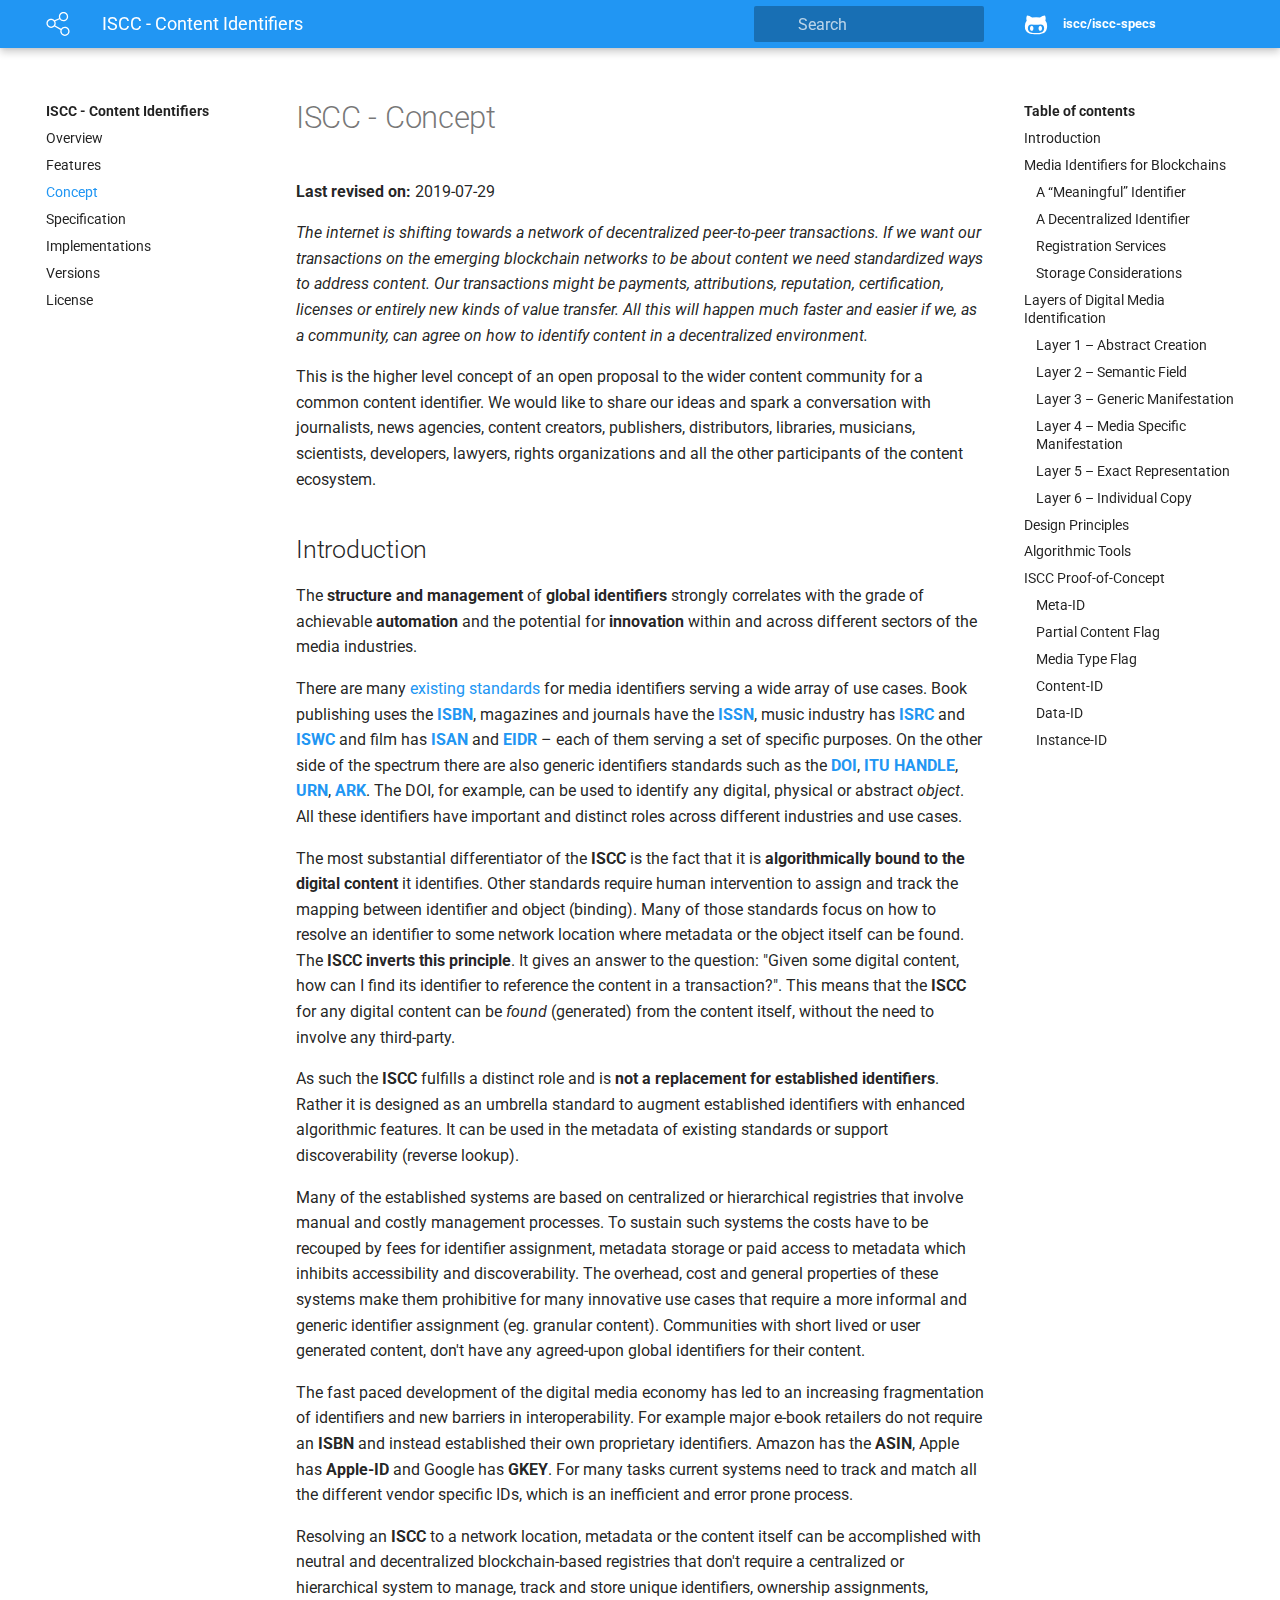
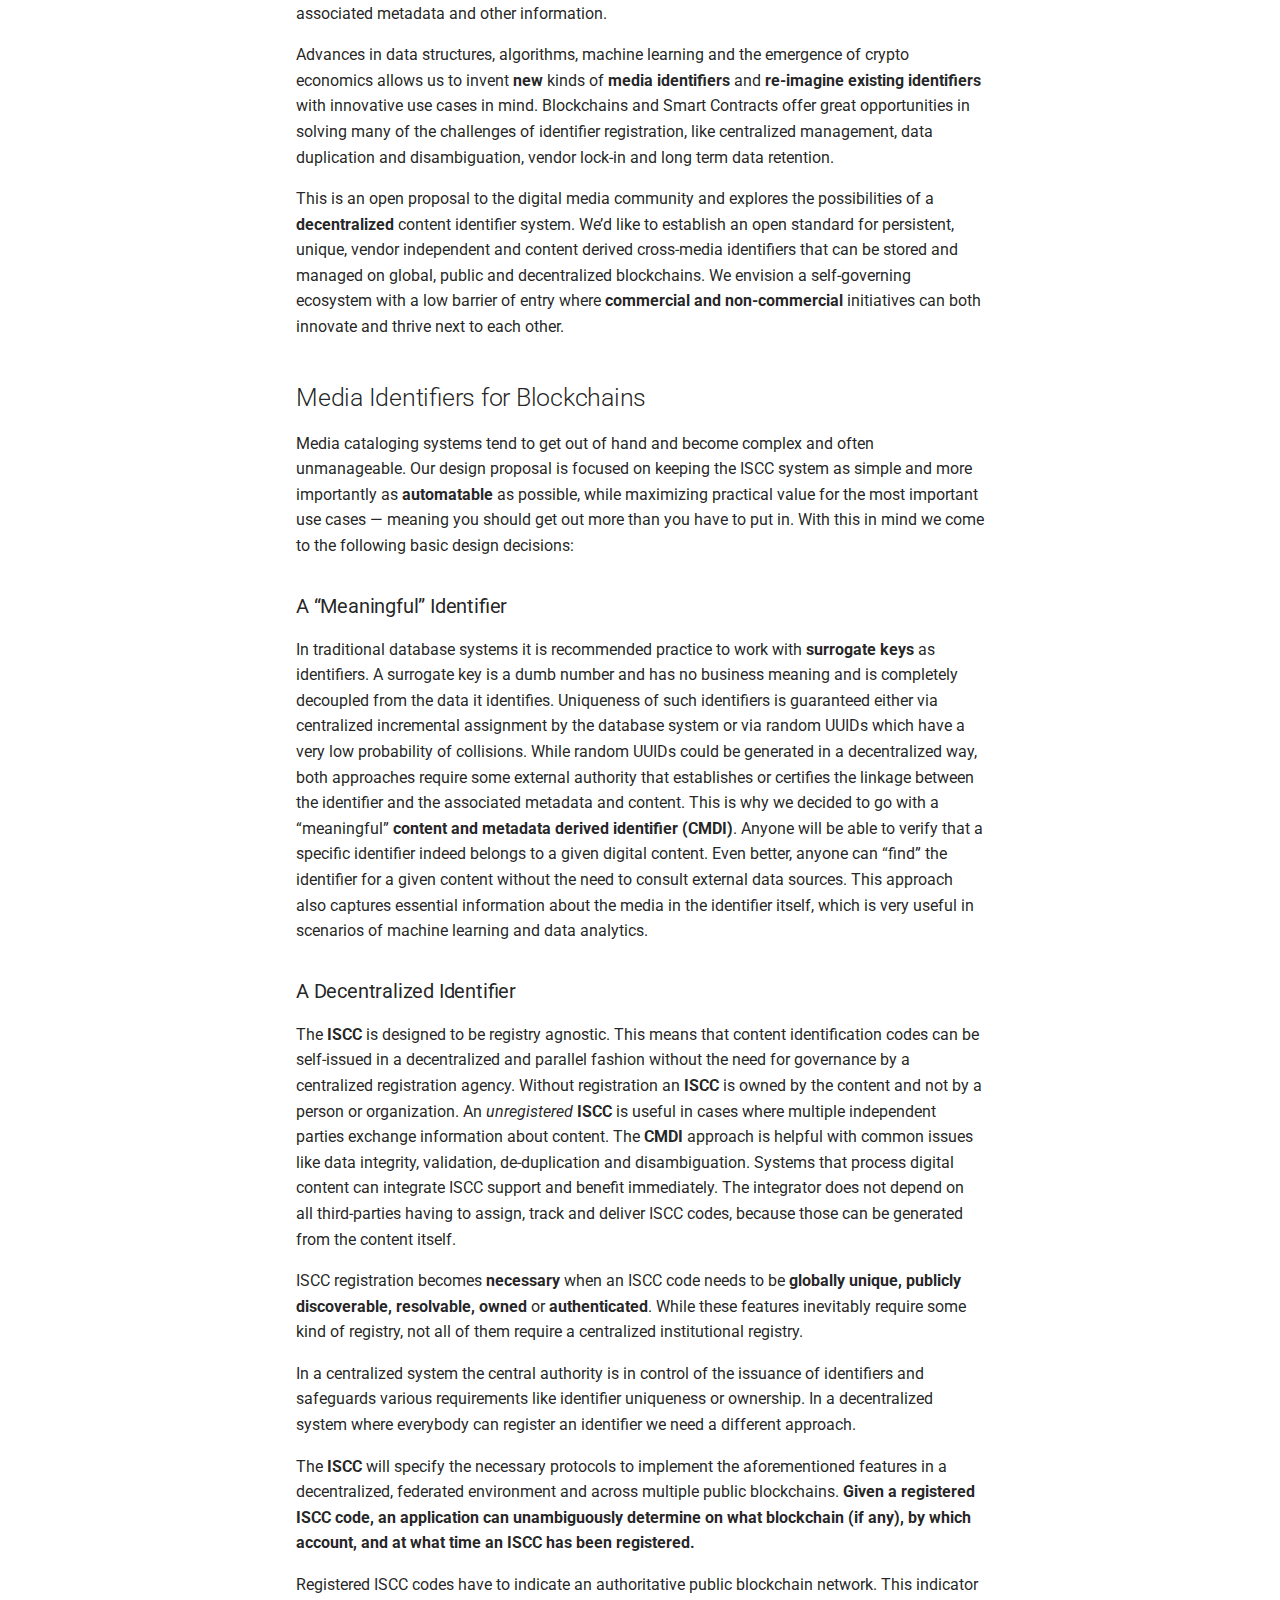
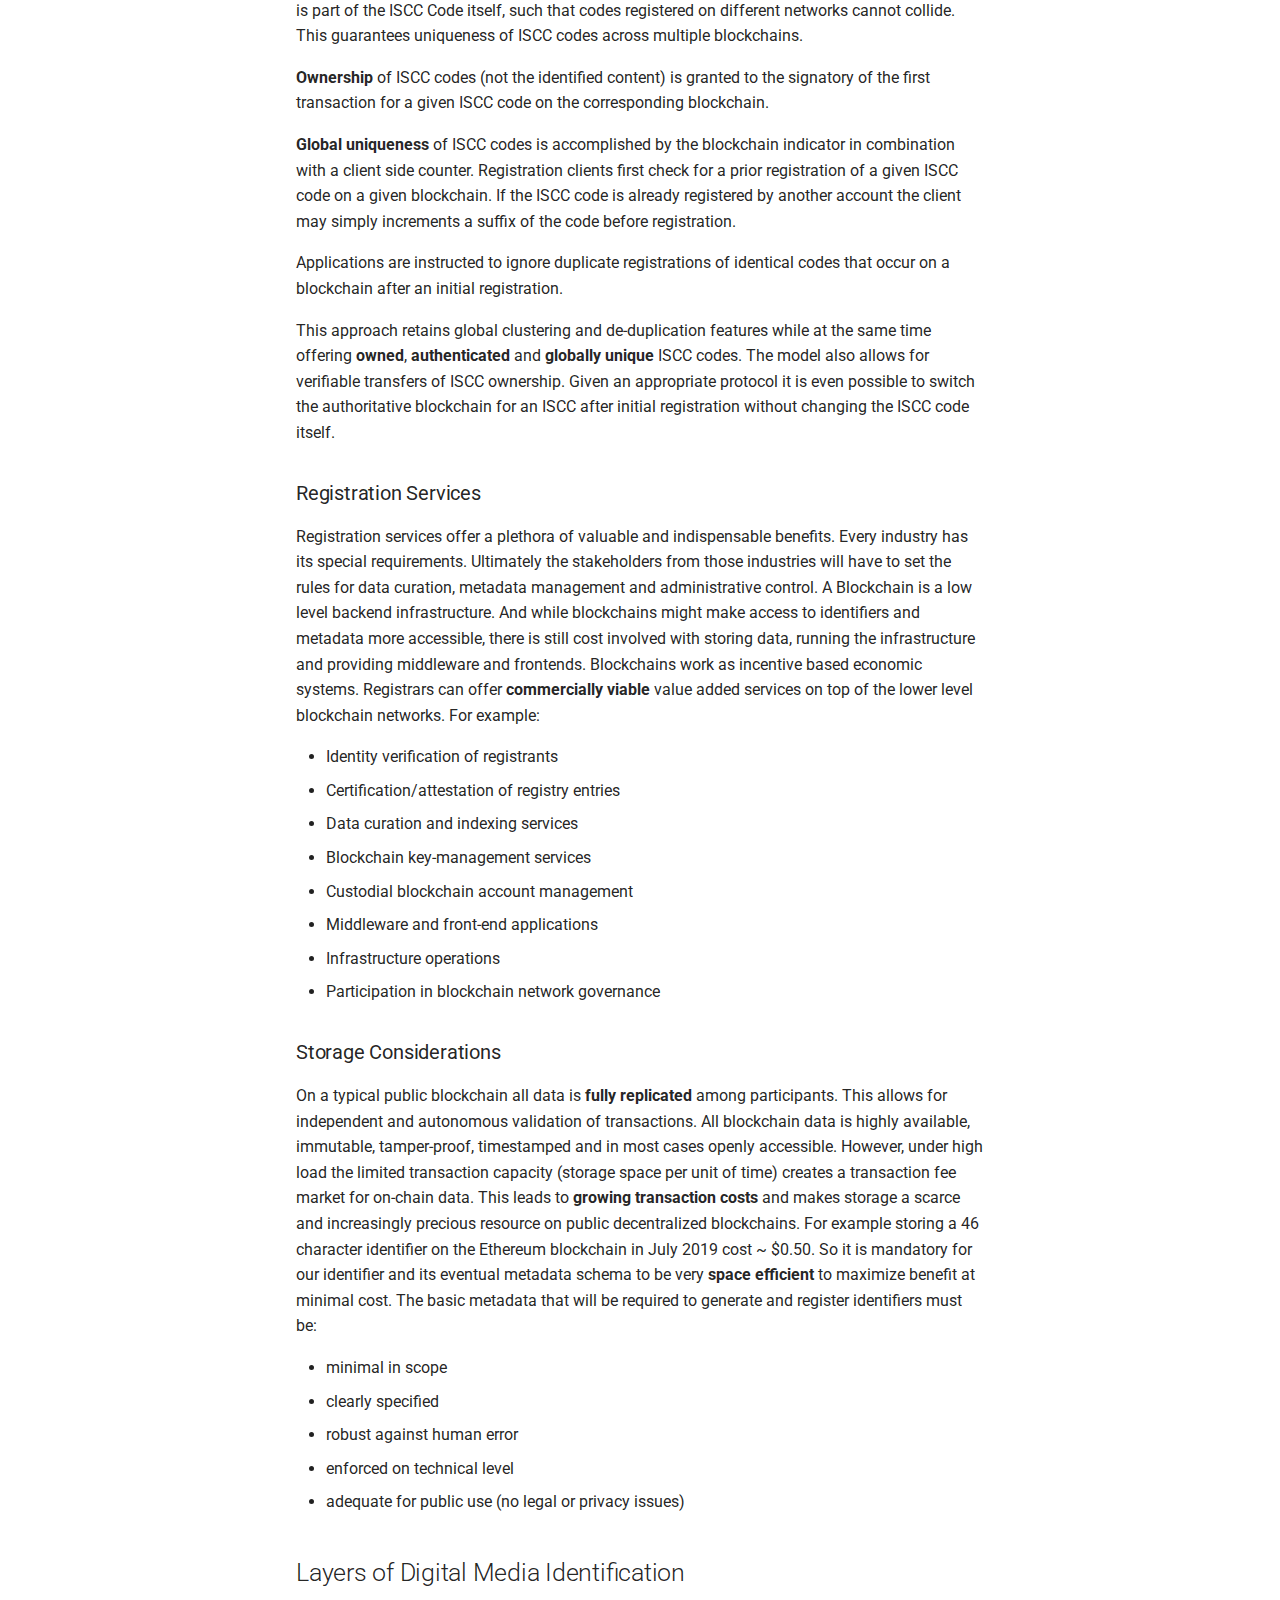
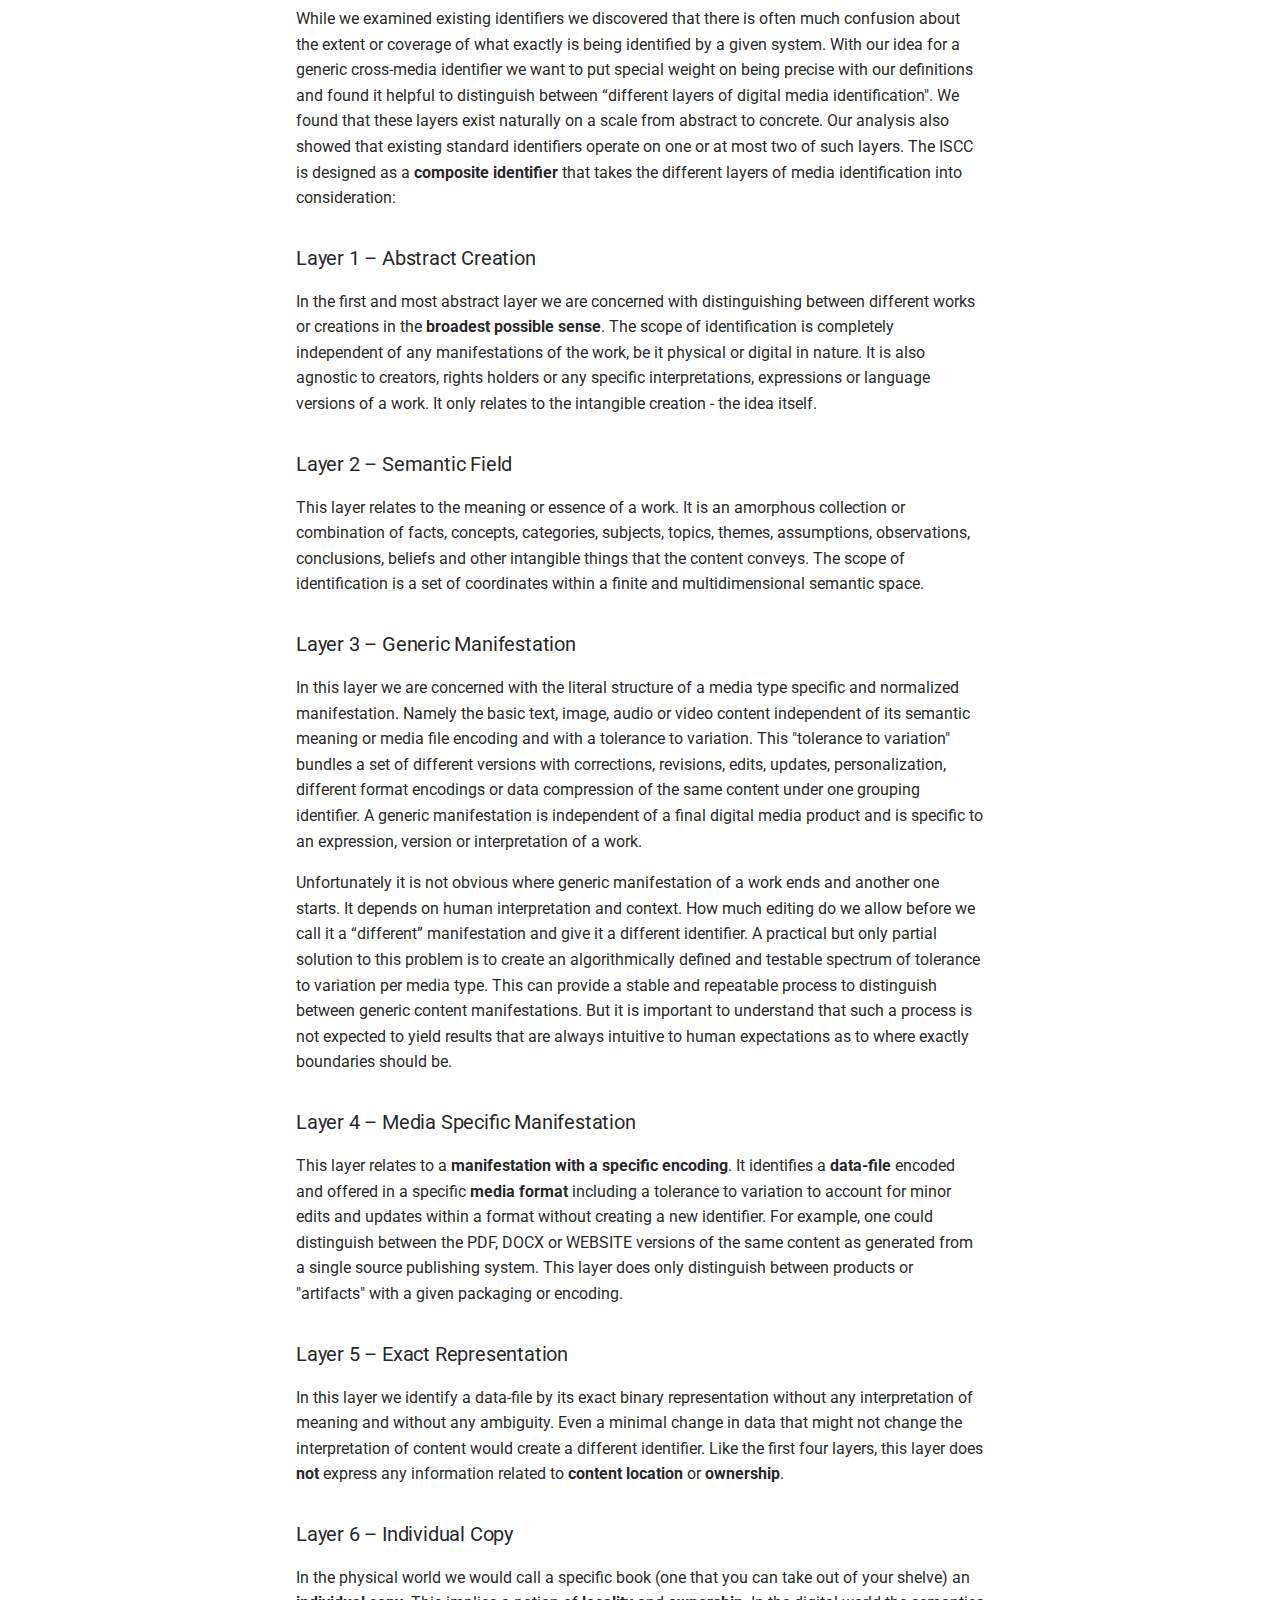
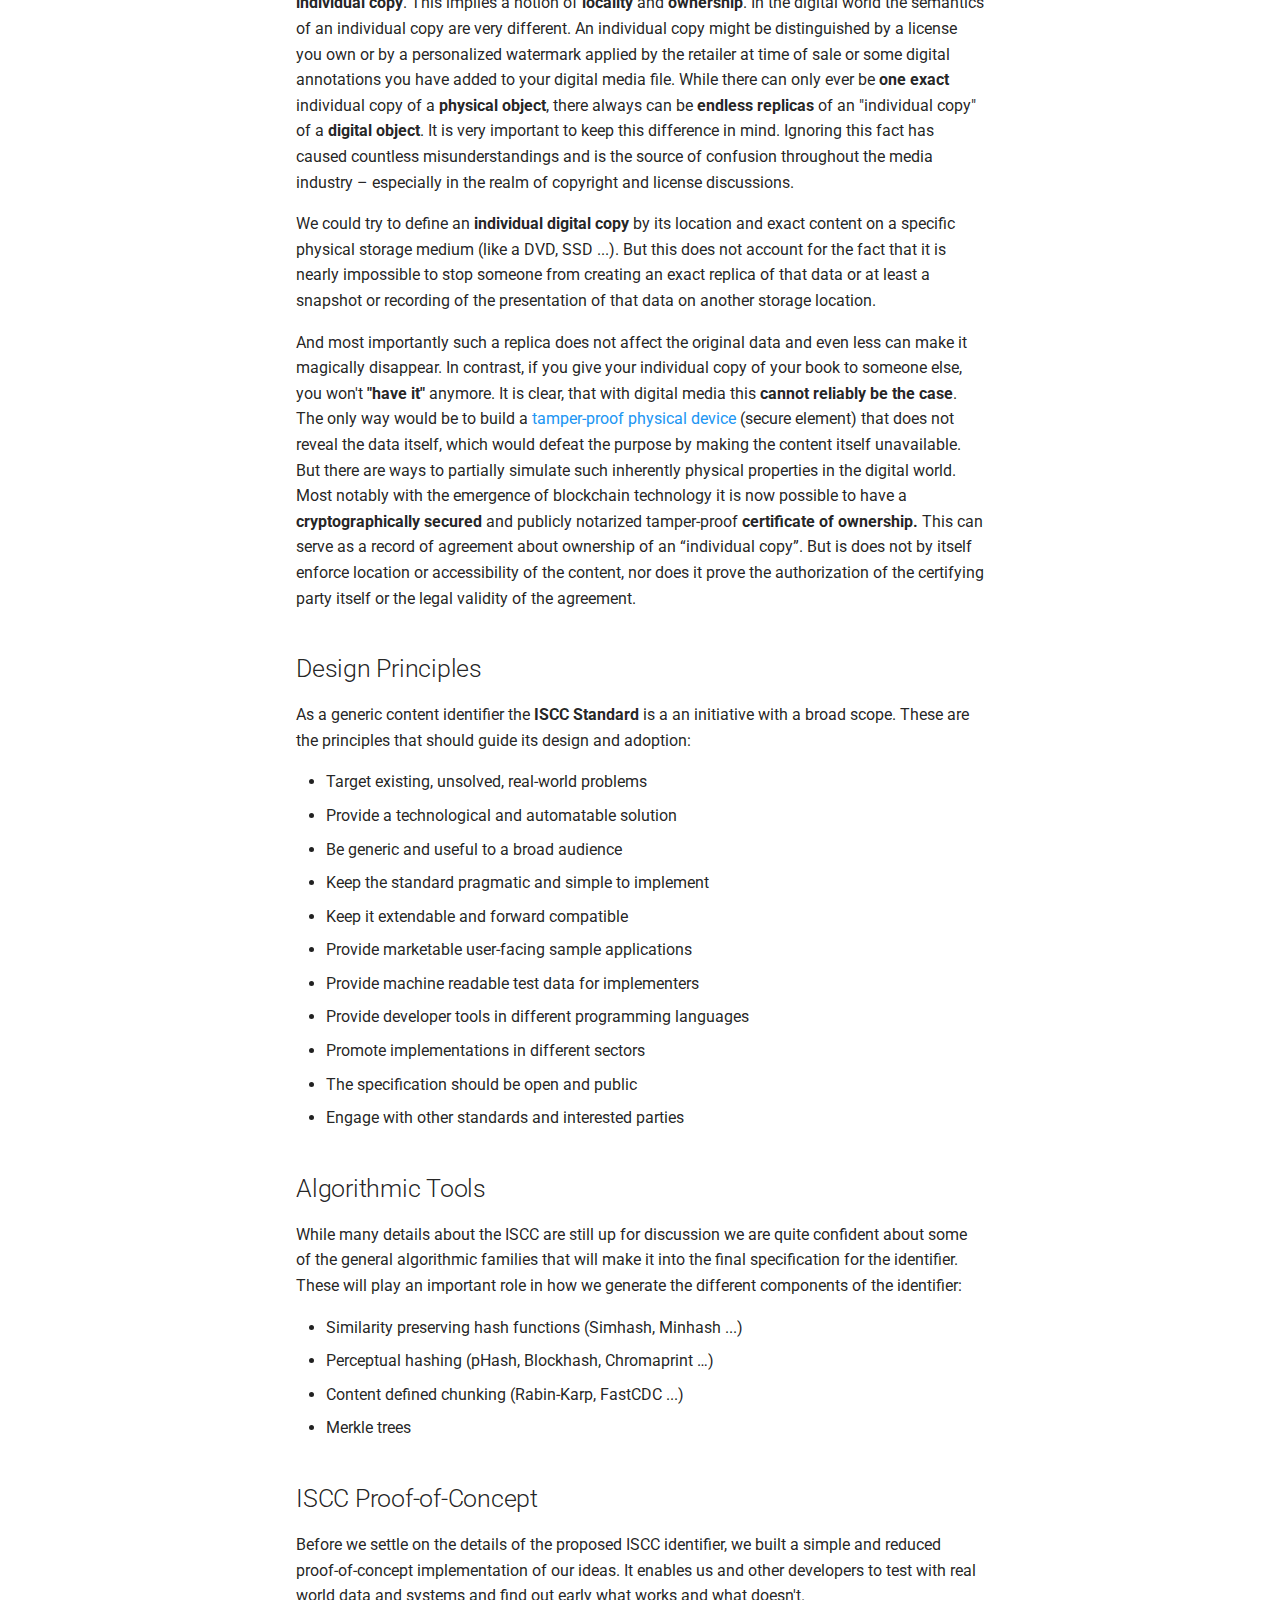
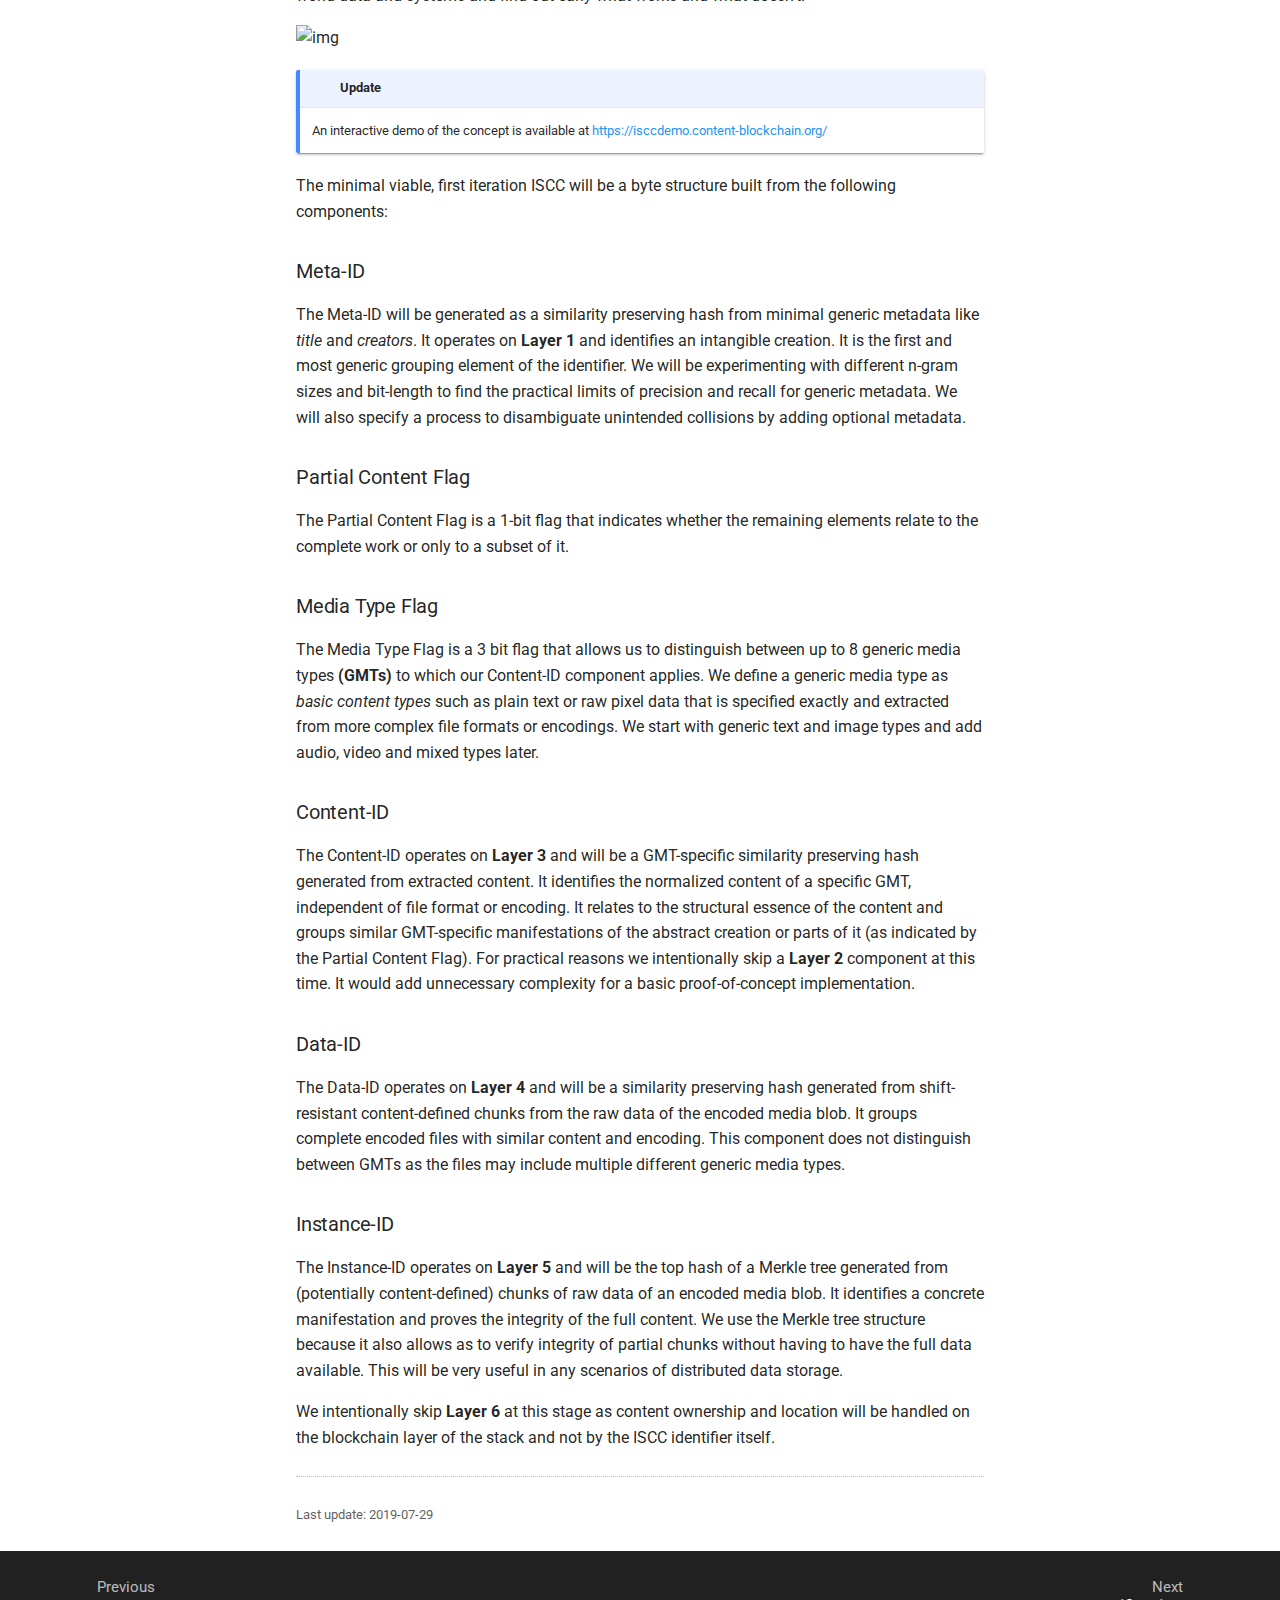
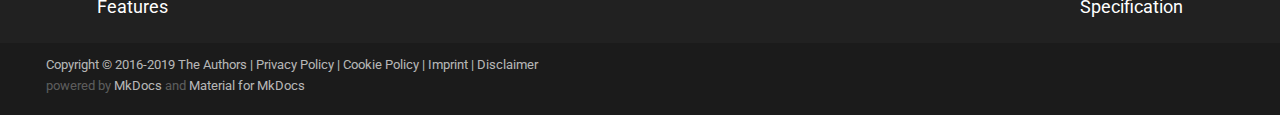
==== concept/index.html @ dd3dc986 "Deployed 2d52030 with MkDocs version: 1.0.4" ====
<!doctype html>
<html lang="en" class="no-js">
  <head>
    
      <meta charset="utf-8">
      <meta name="viewport" content="width=device-width,initial-scale=1">
      <meta http-equiv="x-ua-compatible" content="ie=edge">
      
        <meta name="description" content="International Standard Content Code - Specification">
      
      
        <link rel="canonical" href="http://iscc.codes/concept/">
      
      
        <meta name="author" content="Titusz Pan">
      
      
        <meta name="lang:clipboard.copy" content="Copy to clipboard">
      
        <meta name="lang:clipboard.copied" content="Copied to clipboard">
      
        <meta name="lang:search.language" content="en">
      
        <meta name="lang:search.pipeline.stopwords" content="True">
      
        <meta name="lang:search.pipeline.trimmer" content="True">
      
        <meta name="lang:search.result.none" content="No matching documents">
      
        <meta name="lang:search.result.one" content="1 matching document">
      
        <meta name="lang:search.result.other" content="# matching documents">
      
        <meta name="lang:search.tokenizer" content="[\s\-]+">
      
      <link rel="shortcut icon" href="../images/favicon.png">
      <meta name="generator" content="mkdocs-1.0.4, mkdocs-material-4.6.0">
    
    
      
        <title>Concept - ISCC - Content Identifiers</title>
      
    
    
      <link rel="stylesheet" href="../assets/stylesheets/application.1b62728e.css">
      
        <link rel="stylesheet" href="../assets/stylesheets/application-palette.a8b3c06d.css">
      
      
        
        
        <meta name="theme-color" content="#2196f3">
      
    
    
      <script src="../assets/javascripts/modernizr.268332fc.js"></script>
    
    
      
        <link href="https://fonts.gstatic.com" rel="preconnect" crossorigin>
        <link rel="stylesheet" href="https://fonts.googleapis.com/css?family=Roboto:300,400,400i,700%7CRoboto+Mono&display=fallback">
        <style>body,input{font-family:"Roboto","Helvetica Neue",Helvetica,Arial,sans-serif}code,kbd,pre{font-family:"Roboto Mono","Courier New",Courier,monospace}</style>
      
    
    <link rel="stylesheet" href="../assets/fonts/material-icons.css">
    
    
      <link rel="stylesheet" href="../stylesheets/custom.css">
    
    
      
    
    
  </head>
  
    
    
    <body dir="ltr" data-md-color-primary="blue" data-md-color-accent="pink">
  
    <svg class="md-svg">
      <defs>
        
        
          <svg xmlns="http://www.w3.org/2000/svg" width="416" height="448" viewBox="0 0 416 448" id="__github"><path fill="currentColor" d="M160 304q0 10-3.125 20.5t-10.75 19T128 352t-18.125-8.5-10.75-19T96 304t3.125-20.5 10.75-19T128 256t18.125 8.5 10.75 19T160 304zm160 0q0 10-3.125 20.5t-10.75 19T288 352t-18.125-8.5-10.75-19T256 304t3.125-20.5 10.75-19T288 256t18.125 8.5 10.75 19T320 304zm40 0q0-30-17.25-51T296 232q-10.25 0-48.75 5.25Q229.5 240 208 240t-39.25-2.75Q130.75 232 120 232q-29.5 0-46.75 21T56 304q0 22 8 38.375t20.25 25.75 30.5 15 35 7.375 37.25 1.75h42q20.5 0 37.25-1.75t35-7.375 30.5-15 20.25-25.75T360 304zm56-44q0 51.75-15.25 82.75-9.5 19.25-26.375 33.25t-35.25 21.5-42.5 11.875-42.875 5.5T212 416q-19.5 0-35.5-.75t-36.875-3.125-38.125-7.5-34.25-12.875T37 371.5t-21.5-28.75Q0 312 0 260q0-59.25 34-99-6.75-20.5-6.75-42.5 0-29 12.75-54.5 27 0 47.5 9.875t47.25 30.875Q171.5 96 212 96q37 0 70 8 26.25-20.5 46.75-30.25T376 64q12.75 25.5 12.75 54.5 0 21.75-6.75 42 34 40 34 99.5z"/></svg>
        
      </defs>
    </svg>
    <input class="md-toggle" data-md-toggle="drawer" type="checkbox" id="__drawer" autocomplete="off">
    <input class="md-toggle" data-md-toggle="search" type="checkbox" id="__search" autocomplete="off">
    <label class="md-overlay" data-md-component="overlay" for="__drawer"></label>
    
      <a href="#iscc-concept" tabindex="1" class="md-skip">
        Skip to content
      </a>
    
    
      <header class="md-header" data-md-component="header">
  <nav class="md-header-nav md-grid">
    <div class="md-flex">
      <div class="md-flex__cell md-flex__cell--shrink">
        <a href="http://iscc.codes" title="ISCC - Content Identifiers" class="md-header-nav__button md-logo">
          
            <img src="../images/logo-white.svg" width="24" height="24">
          
        </a>
      </div>
      <div class="md-flex__cell md-flex__cell--shrink">
        <label class="md-icon md-icon--menu md-header-nav__button" for="__drawer"></label>
      </div>
      <div class="md-flex__cell md-flex__cell--stretch">
        <div class="md-flex__ellipsis md-header-nav__title" data-md-component="title">
          
            <span class="md-header-nav__topic">
              ISCC - Content Identifiers
            </span>
            <span class="md-header-nav__topic">
              
                Concept
              
            </span>
          
        </div>
      </div>
      <div class="md-flex__cell md-flex__cell--shrink">
        
          <label class="md-icon md-icon--search md-header-nav__button" for="__search"></label>
          
<div class="md-search" data-md-component="search" role="dialog">
  <label class="md-search__overlay" for="__search"></label>
  <div class="md-search__inner" role="search">
    <form class="md-search__form" name="search">
      <input type="text" class="md-search__input" name="query" placeholder="Search" autocapitalize="off" autocorrect="off" autocomplete="off" spellcheck="false" data-md-component="query" data-md-state="active">
      <label class="md-icon md-search__icon" for="__search"></label>
      <button type="reset" class="md-icon md-search__icon" data-md-component="reset" tabindex="-1">
        &#xE5CD;
      </button>
    </form>
    <div class="md-search__output">
      <div class="md-search__scrollwrap" data-md-scrollfix>
        <div class="md-search-result" data-md-component="result">
          <div class="md-search-result__meta">
            Type to start searching
          </div>
          <ol class="md-search-result__list"></ol>
        </div>
      </div>
    </div>
  </div>
</div>
        
      </div>
      
        <div class="md-flex__cell md-flex__cell--shrink">
          <div class="md-header-nav__source">
            


  

<a href="https://github.com/iscc/iscc-specs/" title="Go to repository" class="md-source" data-md-source="github">
  
    <div class="md-source__icon">
      <svg viewBox="0 0 24 24" width="24" height="24">
        <use xlink:href="#__github" width="24" height="24"></use>
      </svg>
    </div>
  
  <div class="md-source__repository">
    iscc/iscc-specs
  </div>
</a>
          </div>
        </div>
      
    </div>
  </nav>
</header>
    
    <div class="md-container">
      
        
      
      
      <main class="md-main" role="main">
        <div class="md-main__inner md-grid" data-md-component="container">
          
            
              <div class="md-sidebar md-sidebar--primary" data-md-component="navigation">
                <div class="md-sidebar__scrollwrap">
                  <div class="md-sidebar__inner">
                    <nav class="md-nav md-nav--primary" data-md-level="0">
  <label class="md-nav__title md-nav__title--site" for="__drawer">
    <a href="http://iscc.codes" title="ISCC - Content Identifiers" class="md-nav__button md-logo">
      
        <img src="../images/logo-white.svg" width="48" height="48">
      
    </a>
    ISCC - Content Identifiers
  </label>
  
    <div class="md-nav__source">
      


  

<a href="https://github.com/iscc/iscc-specs/" title="Go to repository" class="md-source" data-md-source="github">
  
    <div class="md-source__icon">
      <svg viewBox="0 0 24 24" width="24" height="24">
        <use xlink:href="#__github" width="24" height="24"></use>
      </svg>
    </div>
  
  <div class="md-source__repository">
    iscc/iscc-specs
  </div>
</a>
    </div>
  
  <ul class="md-nav__list" data-md-scrollfix>
    
      
      
      


  <li class="md-nav__item">
    <a href=".." title="Overview" class="md-nav__link">
      Overview
    </a>
  </li>

    
      
      
      


  <li class="md-nav__item">
    <a href="../features/" title="Features" class="md-nav__link">
      Features
    </a>
  </li>

    
      
      
      

  


  <li class="md-nav__item md-nav__item--active">
    
    <input class="md-toggle md-nav__toggle" data-md-toggle="toc" type="checkbox" id="__toc">
    
      
    
    
      <label class="md-nav__link md-nav__link--active" for="__toc">
        Concept
      </label>
    
    <a href="./" title="Concept" class="md-nav__link md-nav__link--active">
      Concept
    </a>
    
      
<nav class="md-nav md-nav--secondary">
  
  
    
  
  
    <label class="md-nav__title" for="__toc">Table of contents</label>
    <ul class="md-nav__list" data-md-scrollfix>
      
        <li class="md-nav__item">
  <a href="#introduction" class="md-nav__link">
    Introduction
  </a>
  
</li>
      
        <li class="md-nav__item">
  <a href="#media-identifiers-for-blockchains" class="md-nav__link">
    Media Identifiers for Blockchains
  </a>
  
    <nav class="md-nav">
      <ul class="md-nav__list">
        
          <li class="md-nav__item">
  <a href="#a-meaningful-identifier" class="md-nav__link">
    A “Meaningful” Identifier
  </a>
  
</li>
        
          <li class="md-nav__item">
  <a href="#a-decentralized-identifier" class="md-nav__link">
    A Decentralized Identifier
  </a>
  
</li>
        
          <li class="md-nav__item">
  <a href="#registration-services" class="md-nav__link">
    Registration Services
  </a>
  
</li>
        
          <li class="md-nav__item">
  <a href="#storage-considerations" class="md-nav__link">
    Storage Considerations
  </a>
  
</li>
        
      </ul>
    </nav>
  
</li>
      
        <li class="md-nav__item">
  <a href="#layers-of-digital-media-identification" class="md-nav__link">
    Layers of Digital Media Identification
  </a>
  
    <nav class="md-nav">
      <ul class="md-nav__list">
        
          <li class="md-nav__item">
  <a href="#layer-1-abstract-creation" class="md-nav__link">
    Layer 1 – Abstract Creation
  </a>
  
</li>
        
          <li class="md-nav__item">
  <a href="#layer-2-semantic-field" class="md-nav__link">
    Layer 2 – Semantic Field
  </a>
  
</li>
        
          <li class="md-nav__item">
  <a href="#layer-3-generic-manifestation" class="md-nav__link">
    Layer 3 – Generic Manifestation
  </a>
  
</li>
        
          <li class="md-nav__item">
  <a href="#layer-4-media-specific-manifestation" class="md-nav__link">
    Layer 4 – Media Specific Manifestation
  </a>
  
</li>
        
          <li class="md-nav__item">
  <a href="#layer-5-exact-representation" class="md-nav__link">
    Layer 5 – Exact Representation
  </a>
  
</li>
        
          <li class="md-nav__item">
  <a href="#layer-6-individual-copy" class="md-nav__link">
    Layer 6 – Individual Copy
  </a>
  
</li>
        
      </ul>
    </nav>
  
</li>
      
        <li class="md-nav__item">
  <a href="#design-principles" class="md-nav__link">
    Design Principles
  </a>
  
</li>
      
        <li class="md-nav__item">
  <a href="#algorithmic-tools" class="md-nav__link">
    Algorithmic Tools
  </a>
  
</li>
      
        <li class="md-nav__item">
  <a href="#iscc-proof-of-concept" class="md-nav__link">
    ISCC Proof-of-Concept
  </a>
  
    <nav class="md-nav">
      <ul class="md-nav__list">
        
          <li class="md-nav__item">
  <a href="#meta-id" class="md-nav__link">
    Meta-ID
  </a>
  
</li>
        
          <li class="md-nav__item">
  <a href="#partial-content-flag" class="md-nav__link">
    Partial Content Flag
  </a>
  
</li>
        
          <li class="md-nav__item">
  <a href="#media-type-flag" class="md-nav__link">
    Media Type Flag
  </a>
  
</li>
        
          <li class="md-nav__item">
  <a href="#content-id" class="md-nav__link">
    Content-ID
  </a>
  
</li>
        
          <li class="md-nav__item">
  <a href="#data-id" class="md-nav__link">
    Data-ID
  </a>
  
</li>
        
          <li class="md-nav__item">
  <a href="#instance-id" class="md-nav__link">
    Instance-ID
  </a>
  
</li>
        
      </ul>
    </nav>
  
</li>
      
      
      
      
      
    </ul>
  
</nav>
    
  </li>

    
      
      
      


  <li class="md-nav__item">
    <a href="../specification/" title="Specification" class="md-nav__link">
      Specification
    </a>
  </li>

    
      
      
      


  <li class="md-nav__item">
    <a href="../implementations/" title="Implementations" class="md-nav__link">
      Implementations
    </a>
  </li>

    
      
      
      


  <li class="md-nav__item md-nav__item--nested">
    
      <input class="md-toggle md-nav__toggle" data-md-toggle="nav-6" type="checkbox" id="nav-6">
    
    <label class="md-nav__link" for="nav-6">
      Versions
    </label>
    <nav class="md-nav" data-md-component="collapsible" data-md-level="1">
      <label class="md-nav__title" for="nav-6">
        Versions
      </label>
      <ul class="md-nav__list" data-md-scrollfix>
        
        
          
          
          


  <li class="md-nav__item">
    <a href="../specification/" title="Version 1.x" class="md-nav__link">
      Version 1.x
    </a>
  </li>

        
          
          
          


  <li class="md-nav__item">
    <a href="https://github.com/iscc/iscc-specs/blob/version-1.0/docs/specification.md" title="Version 1.0" class="md-nav__link">
      Version 1.0
    </a>
  </li>

        
      </ul>
    </nav>
  </li>

    
      
      
      


  <li class="md-nav__item">
    <a href="../license/" title="License" class="md-nav__link">
      License
    </a>
  </li>

    
  </ul>
</nav>
                  </div>
                </div>
              </div>
            
            
              <div class="md-sidebar md-sidebar--secondary" data-md-component="toc">
                <div class="md-sidebar__scrollwrap">
                  <div class="md-sidebar__inner">
                    
<nav class="md-nav md-nav--secondary">
  
  
    
  
  
    <label class="md-nav__title" for="__toc">Table of contents</label>
    <ul class="md-nav__list" data-md-scrollfix>
      
        <li class="md-nav__item">
  <a href="#introduction" class="md-nav__link">
    Introduction
  </a>
  
</li>
      
        <li class="md-nav__item">
  <a href="#media-identifiers-for-blockchains" class="md-nav__link">
    Media Identifiers for Blockchains
  </a>
  
    <nav class="md-nav">
      <ul class="md-nav__list">
        
          <li class="md-nav__item">
  <a href="#a-meaningful-identifier" class="md-nav__link">
    A “Meaningful” Identifier
  </a>
  
</li>
        
          <li class="md-nav__item">
  <a href="#a-decentralized-identifier" class="md-nav__link">
    A Decentralized Identifier
  </a>
  
</li>
        
          <li class="md-nav__item">
  <a href="#registration-services" class="md-nav__link">
    Registration Services
  </a>
  
</li>
        
          <li class="md-nav__item">
  <a href="#storage-considerations" class="md-nav__link">
    Storage Considerations
  </a>
  
</li>
        
      </ul>
    </nav>
  
</li>
      
        <li class="md-nav__item">
  <a href="#layers-of-digital-media-identification" class="md-nav__link">
    Layers of Digital Media Identification
  </a>
  
    <nav class="md-nav">
      <ul class="md-nav__list">
        
          <li class="md-nav__item">
  <a href="#layer-1-abstract-creation" class="md-nav__link">
    Layer 1 – Abstract Creation
  </a>
  
</li>
        
          <li class="md-nav__item">
  <a href="#layer-2-semantic-field" class="md-nav__link">
    Layer 2 – Semantic Field
  </a>
  
</li>
        
          <li class="md-nav__item">
  <a href="#layer-3-generic-manifestation" class="md-nav__link">
    Layer 3 – Generic Manifestation
  </a>
  
</li>
        
          <li class="md-nav__item">
  <a href="#layer-4-media-specific-manifestation" class="md-nav__link">
    Layer 4 – Media Specific Manifestation
  </a>
  
</li>
        
          <li class="md-nav__item">
  <a href="#layer-5-exact-representation" class="md-nav__link">
    Layer 5 – Exact Representation
  </a>
  
</li>
        
          <li class="md-nav__item">
  <a href="#layer-6-individual-copy" class="md-nav__link">
    Layer 6 – Individual Copy
  </a>
  
</li>
        
      </ul>
    </nav>
  
</li>
      
        <li class="md-nav__item">
  <a href="#design-principles" class="md-nav__link">
    Design Principles
  </a>
  
</li>
      
        <li class="md-nav__item">
  <a href="#algorithmic-tools" class="md-nav__link">
    Algorithmic Tools
  </a>
  
</li>
      
        <li class="md-nav__item">
  <a href="#iscc-proof-of-concept" class="md-nav__link">
    ISCC Proof-of-Concept
  </a>
  
    <nav class="md-nav">
      <ul class="md-nav__list">
        
          <li class="md-nav__item">
  <a href="#meta-id" class="md-nav__link">
    Meta-ID
  </a>
  
</li>
        
          <li class="md-nav__item">
  <a href="#partial-content-flag" class="md-nav__link">
    Partial Content Flag
  </a>
  
</li>
        
          <li class="md-nav__item">
  <a href="#media-type-flag" class="md-nav__link">
    Media Type Flag
  </a>
  
</li>
        
          <li class="md-nav__item">
  <a href="#content-id" class="md-nav__link">
    Content-ID
  </a>
  
</li>
        
          <li class="md-nav__item">
  <a href="#data-id" class="md-nav__link">
    Data-ID
  </a>
  
</li>
        
          <li class="md-nav__item">
  <a href="#instance-id" class="md-nav__link">
    Instance-ID
  </a>
  
</li>
        
      </ul>
    </nav>
  
</li>
      
      
      
      
      
    </ul>
  
</nav>
                  </div>
                </div>
              </div>
            
          
          <div class="md-content">
            <article class="md-content__inner md-typeset">
              
                
                  <a href="https://github.com/iscc/iscc-specs/edit/master/docs/concept.md" title="Edit this page" class="md-icon md-content__icon">&#xE3C9;</a>
                
                
                <h1 id="iscc-concept">ISCC - Concept<a class="headerlink" href="#iscc-concept" title="Permanent link">#</a></h1>
<p><strong>Last revised on:</strong> 2019-07-29</p>
<p><em>The internet is shifting towards a network of decentralized peer-to-peer transactions. If we want our transactions on the emerging blockchain networks to be about content we need standardized ways to address content. Our transactions might be payments, attributions, reputation, certification, licenses or entirely new kinds of value transfer. All this will happen much faster and easier if we, as a community, can agree on how to identify content in a decentralized environment.</em></p>
<p>This is the higher level concept of an open proposal to the wider content community for a common content identifier. We would like to share our ideas and spark a conversation with journalists, news agencies, content creators, publishers, distributors, libraries, musicians, scientists, developers, lawyers, rights organizations and all the other participants of the content ecosystem.</p>
<h2 id="introduction">Introduction<a class="headerlink" href="#introduction" title="Permanent link">#</a></h2>
<p>The <strong>structure and management</strong> of <strong>global identifiers</strong> strongly correlates with the grade of achievable <strong>automation</strong> and the potential for <strong>innovation</strong> within and across different sectors of the media industries. </p>
<p>There are many <a href="https://xkcd.com/927/">existing standards</a> for media identifiers serving a wide array of use cases. Book publishing uses the <a href="https://www.isbn-international.org/"><strong>ISBN</strong></a>, magazines and journals have the <a href="https://www.issn.org/"><strong>ISSN</strong></a>, music industry has <a href="https://isrc.ifpi.org/"><strong>ISRC</strong></a> and <a href="http://www.iswc.org/"><strong>ISWC</strong></a> and film has <a href="http://www.isan.org/"><strong>ISAN</strong></a> and <a href="https://eidr.org/"><strong>EIDR</strong></a> – each of them serving a set of specific purposes. On the other side of the spectrum there are also generic identifiers standards such as the <a href="https://www.doi.org/"><strong>DOI</strong></a>, <a href="http://www.itu.int/osg/csd/emerging_trends/handle_system/index.html"><strong>ITU HANDLE</strong></a>, <a href="https://tools.ietf.org/html/rfc8141"><strong>URN</strong></a>, <a href="https://tools.ietf.org/html/draft-kunze-ark-18"><strong>ARK</strong></a>. The DOI, for example, can be used to identify any digital, physical or abstract <em>object</em>. All these identifiers have important and distinct roles across different industries and use cases.</p>
<p>The most substantial differentiator of the <strong>ISCC</strong> is the fact that it is <strong>algorithmically bound to the digital content</strong> it identifies. Other standards require human intervention to assign and track the mapping between identifier and object (binding). Many of those standards focus on how to resolve an identifier to some network location where metadata or the object itself can be found. The <strong>ISCC inverts this principle</strong>. It gives an answer to the question: "Given some digital content, how can I find its identifier to reference the content in a transaction?". This means that the <strong>ISCC</strong> for any digital content can be <em>found</em> (generated) from the content itself, without the need to involve any third-party. </p>
<p>As such the <strong>ISCC</strong> fulfills a distinct role and is <strong>not a replacement for established identifiers</strong>. Rather it is designed as an umbrella standard to augment established identifiers with enhanced algorithmic features. It can be used in the metadata of existing standards or support discoverability (reverse lookup).</p>
<p>Many of the established systems are based on centralized or hierarchical registries that involve manual and costly management processes. To sustain such systems the costs have to be recouped by fees for identifier assignment, metadata storage or paid access to metadata which inhibits accessibility and discoverability. The overhead, cost and general properties of these systems make them prohibitive for many innovative use cases that require a more informal and generic identifier assignment (eg. granular content). Communities with short lived or user generated content, don't have any agreed-upon global identifiers for their content.</p>
<p>The fast paced development of the digital media economy has led to an increasing fragmentation of identifiers and new barriers in interoperability. For example major e-book retailers do not require an <strong>ISBN</strong> and instead established their own proprietary identifiers. Amazon has the <strong>ASIN</strong>, Apple has <strong>Apple-ID</strong> and Google has <strong>GKEY</strong>. For many tasks current systems need to track and match all the different vendor specific IDs, which is an inefficient and error prone process.</p>
<p>Resolving an <strong>ISCC</strong> to a network location, metadata or the content itself can be accomplished with neutral and decentralized blockchain-based registries that don't require a centralized or hierarchical system to manage, track and store unique identifiers, ownership assignments, associated metadata and other information. </p>
<p>Advances in data structures, algorithms, machine learning and the emergence of crypto economics allows us to invent <strong>new</strong> kinds of <strong>media identifiers</strong> and <strong>re-imagine existing identifiers</strong> with innovative use cases in mind. Blockchains and Smart Contracts offer great opportunities in solving many of the challenges of identifier registration, like centralized management, data duplication and disambiguation, vendor lock-in and long term data retention.</p>
<p>This is an open proposal to the digital media community and explores the possibilities of a <strong>decentralized </strong>content identifier system. We’d like to establish an open standard for persistent, unique, vendor independent and content derived cross-media identifiers that can be stored and managed on global, public and decentralized blockchains. We envision a self-governing ecosystem with a low barrier of entry where <strong>commercial and non-commercial</strong> initiatives can both innovate and thrive next to each other.</p>
<h2 id="media-identifiers-for-blockchains">Media Identifiers for Blockchains<a class="headerlink" href="#media-identifiers-for-blockchains" title="Permanent link">#</a></h2>
<p>Media cataloging systems tend to get out of hand and become complex and often unmanageable. Our design proposal is focused on keeping the ISCC system as simple and more importantly as <strong>automatable</strong> as possible, while maximizing practical value for the most important use cases — meaning you should get out more than you have to put in. With this in mind we come to the following basic design decisions:</p>
<h3 id="a-meaningful-identifier">A “Meaningful” Identifier<a class="headerlink" href="#a-meaningful-identifier" title="Permanent link">#</a></h3>
<p>In traditional database systems it is recommended practice to work with <strong>surrogate keys</strong> as identifiers. A surrogate key is a dumb number and has no business meaning and is completely decoupled from the data it identifies. Uniqueness of such identifiers is guaranteed either via centralized incremental assignment by the database system or via random UUIDs which have a very low probability of collisions. While random UUIDs could be generated in a decentralized way, both approaches require some external authority that establishes or certifies the linkage between the identifier and the associated metadata and content. This is why we decided to go with a “meaningful” <strong>content and metadata derived identifier (CMDI)</strong>. Anyone will be able to verify that a specific identifier indeed belongs to a given digital content. Even better, anyone can “find” the identifier for a given content without the need to consult external data sources. This approach also captures essential information about the media in the identifier itself, which is very useful in scenarios of machine learning and data analytics.</p>
<h3 id="a-decentralized-identifier">A Decentralized Identifier<a class="headerlink" href="#a-decentralized-identifier" title="Permanent link">#</a></h3>
<p>The <strong>ISCC</strong> is designed to be registry agnostic. This means that content identification codes can be self-issued in a decentralized and parallel fashion without the need for governance by a centralized registration agency. Without registration an <strong>ISCC</strong> is owned by the content and not by a person or organization. An <em>unregistered</em> <strong>ISCC</strong> is useful in cases where multiple independent parties exchange information about content. The <strong>CMDI</strong> approach is helpful with common issues like data integrity, validation, de-duplication and disambiguation. Systems that process digital content can integrate ISCC support and benefit immediately. The integrator does not depend on all third-parties having to assign, track and deliver ISCC codes, because those can be generated from the content itself.</p>
<p>ISCC registration becomes <strong>necessary</strong> when an ISCC code needs to be <strong>globally unique, publicly discoverable, resolvable, owned</strong> or <strong>authenticated</strong>. While these features inevitably require some kind of registry, not all of them require a centralized institutional registry.</p>
<p>In a centralized system the central authority is in control of the issuance of identifiers and safeguards various requirements like identifier uniqueness or ownership. In a decentralized system where everybody can register an identifier we need a different approach. </p>
<p>The <strong>ISCC</strong> will specify the necessary protocols to implement the aforementioned features in a decentralized, federated environment and across multiple public blockchains.  <strong>Given a registered ISCC code, an application can unambiguously determine on what blockchain (if any), by which account, and at what time an ISCC has been registered. </strong></p>
<p>Registered ISCC codes have to indicate an authoritative public blockchain network. This indicator is part of the ISCC Code itself, such that codes registered on different networks cannot collide. This guarantees uniqueness of ISCC codes across multiple blockchains. </p>
<p><strong>Ownership</strong> of ISCC codes (not the identified content) is granted to the signatory of the first transaction for a given ISCC code on the corresponding blockchain. </p>
<p><strong>Global uniqueness</strong> of ISCC codes is accomplished by the blockchain indicator in combination with a client side counter. Registration clients first check for a prior registration of a given ISCC code on a given blockchain. If the ISCC code is already registered by another account the client may simply increments a suffix of the code before registration. </p>
<p>Applications are instructed to ignore duplicate registrations of identical codes that occur on a blockchain after an initial registration. </p>
<p>This approach retains global clustering and de-duplication features while at the same time offering <strong>owned</strong>, <strong>authenticated</strong> and <strong>globally unique</strong> ISCC codes. The model also allows for verifiable transfers of ISCC ownership. Given an appropriate protocol it is even possible to switch the authoritative blockchain for an ISCC after initial registration without changing the ISCC code itself.</p>
<h3 id="registration-services">Registration Services<a class="headerlink" href="#registration-services" title="Permanent link">#</a></h3>
<p>Registration services offer a plethora of valuable and indispensable benefits. Every industry has its special requirements. Ultimately the stakeholders from those industries will have to set the rules for data curation, metadata management and administrative control. A Blockchain is a low level backend infrastructure. And while blockchains might make access to identifiers and metadata more accessible, there is still cost involved with storing data, running the infrastructure and providing middleware and frontends. Blockchains work as incentive based economic systems. Registrars can offer <strong>commercially viable</strong> value added services on top of the lower level blockchain networks. For example:</p>
<ul>
<li>Identity verification of registrants</li>
<li>Certification/attestation of registry entries</li>
<li>Data curation and indexing services</li>
<li>Blockchain key-management services</li>
<li>Custodial blockchain account management</li>
<li>Middleware and front-end applications</li>
<li>Infrastructure operations</li>
<li>Participation in blockchain network governance</li>
</ul>
<h3 id="storage-considerations">Storage Considerations<a class="headerlink" href="#storage-considerations" title="Permanent link">#</a></h3>
<p>On a typical public blockchain all data is <strong>fully replicated</strong> among participants. This allows for independent and autonomous validation of transactions. All blockchain data is highly available, immutable, tamper-proof, timestamped and in most cases openly accessible. However, under high load the limited transaction capacity (storage space per unit of time) creates a transaction fee market for on-chain data. This leads to <strong>growing transaction costs</strong> and makes storage a scarce and increasingly precious resource on public decentralized blockchains. For example  storing a 46 character identifier on the Ethereum blockchain in July 2019 cost ~ $0.50. So it is mandatory for our identifier and its eventual metadata schema to be very <strong>space efficient </strong>to maximize benefit at minimal cost. The basic metadata that will be required to generate and register identifiers must be:</p>
<ul>
<li>minimal in scope</li>
<li>clearly specified</li>
<li>robust against human error</li>
<li>enforced on technical level</li>
<li>adequate for public use (no legal or privacy issues)</li>
</ul>
<h2 id="layers-of-digital-media-identification">Layers of Digital Media Identification<a class="headerlink" href="#layers-of-digital-media-identification" title="Permanent link">#</a></h2>
<p>While we examined existing identifiers we discovered that there is often much confusion about the extent or coverage of what exactly is being identified by a given system. With our idea for a generic cross-media identifier we want to put special weight on being precise with our definitions and found it helpful to distinguish between “different layers of digital media identification". We found that these layers exist naturally on a scale from abstract to concrete. Our analysis also showed that existing standard identifiers operate on one or at most two of such layers. The ISCC is designed as a <strong>composite identifier</strong> that takes the different layers of media identification into consideration:</p>
<h3 id="layer-1-abstract-creation">Layer 1 – Abstract Creation<a class="headerlink" href="#layer-1-abstract-creation" title="Permanent link">#</a></h3>
<p>In the first and most abstract layer we are concerned with distinguishing between different works or creations in the <strong>broadest possible sense</strong>. The scope of identification is completely independent of any manifestations of the work, be it physical or digital in nature. It is also agnostic to creators, rights holders or any specific interpretations, expressions or language versions of a work. It only relates to the intangible creation - the idea itself.</p>
<h3 id="layer-2-semantic-field">Layer 2 – Semantic Field<a class="headerlink" href="#layer-2-semantic-field" title="Permanent link">#</a></h3>
<p>This layer relates to the meaning or essence of a work. It is an amorphous collection or combination of facts, concepts, categories, subjects, topics, themes, assumptions, observations, conclusions, beliefs and other intangible things that the content conveys. The scope of identification is a set of coordinates within a finite and multidimensional semantic space.</p>
<h3 id="layer-3-generic-manifestation">Layer 3 – Generic Manifestation<a class="headerlink" href="#layer-3-generic-manifestation" title="Permanent link">#</a></h3>
<p>In this layer we are concerned with the literal structure of a media type specific and normalized manifestation. Namely the basic text, image, audio or video content independent of its semantic meaning or media file encoding and with a tolerance to variation. This "tolerance to variation" bundles a set of different versions with corrections, revisions, edits, updates, personalization, different format encodings or data compression of the same content under one grouping identifier. A generic manifestation is independent of a final digital media product and is specific to an expression, version or interpretation of a work.</p>
<p>Unfortunately it is not obvious where generic manifestation of a work ends and another one starts. It depends on human interpretation and context. How much editing do we allow before we call it a “different” manifestation and give it a different identifier. A practical but only partial solution to this problem is to create an algorithmically defined and testable spectrum of tolerance to variation per media type. This can provide a stable and repeatable process to distinguish between generic content manifestations. But it is important to understand that such a process is not expected to yield results that are always intuitive to human expectations as to where exactly boundaries should be.</p>
<h3 id="layer-4-media-specific-manifestation">Layer 4 – Media Specific Manifestation<a class="headerlink" href="#layer-4-media-specific-manifestation" title="Permanent link">#</a></h3>
<p>This layer relates to a <strong>manifestation with a specific encoding</strong>. It identifies a <strong>data-file</strong> encoded and offered in a specific <strong>media format </strong>including a tolerance to variation to account for minor edits and updates within a format without creating a new identifier. For example, one could distinguish between the PDF, DOCX or WEBSITE versions of the same content as generated from a single source publishing system. This layer does only distinguish between products or "artifacts" with a given packaging or encoding.</p>
<h3 id="layer-5-exact-representation">Layer 5 – Exact Representation<a class="headerlink" href="#layer-5-exact-representation" title="Permanent link">#</a></h3>
<p>In this layer we identify a data-file by its exact binary representation without any interpretation of meaning and without any ambiguity. Even a minimal change in data that might not change the interpretation of content would create a different identifier. Like the first four layers, this layer does <strong>not </strong>express any information related to <strong>content location</strong> or <strong>ownership</strong>.</p>
<h3 id="layer-6-individual-copy">Layer 6 – Individual Copy<a class="headerlink" href="#layer-6-individual-copy" title="Permanent link">#</a></h3>
<p>In the physical world we would call a specific book (one that you can take out of your shelve) an <strong>individual copy</strong>. This implies a notion of <strong>locality </strong>and <strong>ownership</strong>. In the digital world the semantics of an individual copy are very different. An individual copy might be distinguished by a license you own or by a personalized watermark applied by the retailer at time of sale or some digital annotations you have added to your digital media file. While there can only ever be <strong>one exact</strong> individual copy of a <strong>physical object</strong>, there always can be <strong>endless replicas</strong> of an "individual copy" of a <strong>digital object</strong>. It is very important to keep this difference in mind. Ignoring this fact has caused countless misunderstandings and is the source of confusion throughout the media industry – especially in the realm of copyright and license discussions.</p>
<p>We could try to define an <strong>individual digital copy</strong> by its location and exact content on a specific physical storage medium (like a DVD, SSD ...). But this does not account for the fact that it is nearly impossible to stop someone from creating an exact replica of that data or at least a snapshot or recording of the presentation of that data on another storage location.</p>
<p>And most importantly such a replica does not affect the original data and even less can make it magically disappear. In contrast, if you give your individual copy of your book to someone else, you won't <strong>"have it"</strong> anymore. It is clear, that with digital media this <strong>cannot reliably be the case</strong>. The only way would be to build a <a href="https://opendime.com/">tamper-proof physical device</a> (secure element) that does not reveal the data itself, which would defeat the purpose by making the content itself unavailable. But there are ways to partially simulate such inherently physical properties in the digital world. Most notably with the emergence of blockchain technology it is now possible to have a <strong>cryptographically secured</strong> and publicly notarized tamper-proof <strong>certificate of ownership. </strong> This can serve as a record of agreement about ownership of an “individual copy”. But is does not by itself enforce location or accessibility of the content, nor does it prove the authorization of the certifying party itself or the legal validity of the agreement.</p>
<h2 id="design-principles">Design Principles<a class="headerlink" href="#design-principles" title="Permanent link">#</a></h2>
<p>As a generic content identifier the <strong>ISCC Standard</strong> is a an initiative with a broad scope. These are the principles that should guide its design and adoption:</p>
<ul>
<li>Target existing, unsolved, real-world problems</li>
<li>Provide a technological and automatable solution</li>
<li>Be generic and useful to a broad audience</li>
<li>Keep the standard pragmatic and simple to implement</li>
<li>Keep it extendable and forward compatible</li>
<li>Provide marketable user-facing sample applications</li>
<li>Provide machine readable test data for implementers</li>
<li>Provide developer tools in different programming languages</li>
<li>Promote implementations in different sectors</li>
<li>The specification should be open and public</li>
<li>Engage with other standards and interested parties</li>
</ul>
<h2 id="algorithmic-tools">Algorithmic Tools<a class="headerlink" href="#algorithmic-tools" title="Permanent link">#</a></h2>
<p>While many details about the ISCC are still up for discussion we are quite confident about some of the general algorithmic families that will make it into the final specification for the identifier. These will play an important role in how we generate the different components of the identifier:</p>
<ul>
<li>Similarity preserving hash functions (Simhash, Minhash ...)</li>
<li>Perceptual hashing (pHash, Blockhash, Chromaprint …)</li>
<li>Content defined chunking (Rabin-Karp, FastCDC ...)</li>
<li>Merkle trees</li>
</ul>
<h2 id="iscc-proof-of-concept">ISCC Proof-of-Concept<a class="headerlink" href="#iscc-proof-of-concept" title="Permanent link">#</a></h2>
<p>Before we settle on the details of the proposed ISCC identifier, we built a simple and reduced proof-of-concept implementation of our ideas. It enables us and other developers to test with real world data and systems and find out early what works and what doesn't.</p>
<p><img alt="img" src="../images/iscc-web-demo.svg" /></p>
<div class="admonition update">
<p class="admonition-title">Update</p>
<p>An interactive demo of the concept is available at <a href="https://isccdemo.content-blockchain.org/">https://isccdemo.content-blockchain.org/</a></p>
</div>
<p>The minimal viable, first iteration ISCC will be a byte structure built from the following components:</p>
<h3 id="meta-id">Meta-ID<a class="headerlink" href="#meta-id" title="Permanent link">#</a></h3>
<p>The Meta-ID will be generated as a similarity preserving hash from minimal generic metadata like <em>title </em>and <em>creators</em>. It operates on <strong>Layer 1 </strong> and identifies an intangible creation. It is the first and most generic grouping element of the identifier. We will be experimenting with different n-gram sizes and bit-length to find the practical limits of precision and recall for generic metadata. We will also specify a process to disambiguate unintended collisions by adding optional metadata.</p>
<h3 id="partial-content-flag">Partial Content Flag<a class="headerlink" href="#partial-content-flag" title="Permanent link">#</a></h3>
<p>The Partial Content Flag is a 1-bit flag that indicates whether the remaining elements relate to the complete work or only to a subset of it.</p>
<h3 id="media-type-flag">Media Type Flag<a class="headerlink" href="#media-type-flag" title="Permanent link">#</a></h3>
<p>The Media Type Flag is a 3 bit flag that allows us to distinguish between up to 8 generic media types <strong>(GMTs)</strong> to which our Content-ID component applies. We define a generic media type as <em>basic content types</em> such as plain text or raw pixel data that is specified exactly and extracted from more complex file formats or encodings. We start with generic text and image types and add audio, video and mixed types later.</p>
<h3 id="content-id">Content-ID<a class="headerlink" href="#content-id" title="Permanent link">#</a></h3>
<p>The Content-ID operates on <strong>Layer 3</strong> and will be a GMT-specific similarity preserving hash generated from extracted content. It identifies the normalized content of a specific GMT, independent of file format or encoding. It relates to the structural essence of the content and groups similar GMT-specific manifestations of the abstract creation or parts of it (as indicated by the Partial Content Flag). For practical reasons we intentionally skip a <strong>Layer 2</strong> component at this time. It would add unnecessary complexity for a basic proof-of-concept implementation.</p>
<h3 id="data-id">Data-ID<a class="headerlink" href="#data-id" title="Permanent link">#</a></h3>
<p>The Data-ID operates on <strong>Layer 4 </strong>and will be a similarity preserving hash generated from shift-resistant content-defined chunks from the raw data of the encoded media blob. It groups complete encoded files with similar content and encoding. This component does not distinguish between GMTs as the files may include multiple different generic media types.</p>
<h3 id="instance-id">Instance-ID<a class="headerlink" href="#instance-id" title="Permanent link">#</a></h3>
<p>The Instance-ID operates on <strong>Layer 5 </strong>and will be the top hash of a Merkle tree generated from (potentially content-defined) chunks of raw data of an encoded media blob. It identifies a concrete manifestation and proves the integrity of the full content. We use the Merkle tree structure because it also allows as to verify integrity of partial chunks without having to have the full data available. This will be very useful in any scenarios of distributed data storage.</p>
<p>We intentionally skip <strong>Layer 6</strong> at this stage as content ownership and location will be handled on the blockchain layer of the stack and not by the ISCC identifier itself.</p>
                
                  
                
                
                  
                  <hr>
                  <div class="md-source-date">
                    <small>
                      
                        Last update: 2019-07-29
                      
                    </small>
                  </div>
                
              
              
                


              
            </article>
          </div>
        </div>
      </main>
      
        
<footer class="md-footer">
  
    <div class="md-footer-nav">
      <nav class="md-footer-nav__inner md-grid">
        
          <a href="../features/" title="Features" class="md-flex md-footer-nav__link md-footer-nav__link--prev" rel="prev">
            <div class="md-flex__cell md-flex__cell--shrink">
              <i class="md-icon md-icon--arrow-back md-footer-nav__button"></i>
            </div>
            <div class="md-flex__cell md-flex__cell--stretch md-footer-nav__title">
              <span class="md-flex__ellipsis">
                <span class="md-footer-nav__direction">
                  Previous
                </span>
                Features
              </span>
            </div>
          </a>
        
        
          <a href="../specification/" title="Specification" class="md-flex md-footer-nav__link md-footer-nav__link--next" rel="next">
            <div class="md-flex__cell md-flex__cell--stretch md-footer-nav__title">
              <span class="md-flex__ellipsis">
                <span class="md-footer-nav__direction">
                  Next
                </span>
                Specification
              </span>
            </div>
            <div class="md-flex__cell md-flex__cell--shrink">
              <i class="md-icon md-icon--arrow-forward md-footer-nav__button"></i>
            </div>
          </a>
        
      </nav>
    </div>
  
  <div class="md-footer-meta md-typeset">
    <div class="md-footer-meta__inner md-grid">
      <div class="md-footer-copyright">
        
          <div class="md-footer-copyright__highlight">
            Copyright © 2016-2019 The Authors | <a href="https://iscc.foundation/privacy">Privacy Policy</a> | <a href="https://iscc.foundation/cookies">Cookie Policy</a> | <a href="https://iscc.foundation/imprint">Imprint</a> | <a href="https://iscc.foundation/disclaimer">Disclaimer</a>
          </div>
        
        powered by
        <a href="https://www.mkdocs.org">MkDocs</a>
        and
        <a href="https://squidfunk.github.io/mkdocs-material/">
          Material for MkDocs</a>
      </div>
      
  <div class="md-footer-social">
    <link rel="stylesheet" href="../assets/fonts/font-awesome.css">
    
      <a href="https://iscc.codes" class="md-footer-social__link fa fa-home"></a>
    
      <a href="https://github.com/iscc" class="md-footer-social__link fa fa-github"></a>
    
      <a href="https://t.me/iscc_dev" class="md-footer-social__link fa fa-telegram"></a>
    
  </div>

    </div>
  </div>
</footer>
      
    </div>
    
      <script src="../assets/javascripts/application.808e90bb.js"></script>
      
      <script>app.initialize({version:"1.0.4",url:{base:".."}})</script>
      
    
  </body>
</html>
---- assets/stylesheets/application.1b62728e.css ----
html{box-sizing:border-box}*,:after,:before{box-sizing:inherit}html{-webkit-text-size-adjust:none;-moz-text-size-adjust:none;-ms-text-size-adjust:none;text-size-adjust:none}body{margin:0}hr{overflow:visible;box-sizing:content-box}a{-webkit-text-decoration-skip:objects}a,button,input,label{-webkit-tap-highlight-color:transparent}a{color:inherit;text-decoration:none}small,sub,sup{font-size:80%}sub,sup{position:relative;line-height:0;vertical-align:baseline}sub{bottom:-.25em}sup{top:-.5em}img{border-style:none}table{border-collapse:separate;border-spacing:0}td,th{font-weight:400;vertical-align:top}button{margin:0;padding:0;border:0;outline-style:none;background:transparent;font-size:inherit}input{border:0;outline:0}.md-clipboard:before,.md-icon,.md-nav__button,.md-nav__link:after,.md-nav__title:before,.md-search-result__article--document:before,.md-source-file:before,.md-typeset .admonition>.admonition-title:before,.md-typeset .admonition>summary:before,.md-typeset .critic.comment:before,.md-typeset .footnote-backref,.md-typeset .task-list-control .task-list-indicator:before,.md-typeset details>.admonition-title:before,.md-typeset details>summary:before,.md-typeset summary:after{font-family:Material Icons;font-style:normal;font-variant:normal;font-weight:400;line-height:1;text-transform:none;white-space:nowrap;speak:none;word-wrap:normal;direction:ltr}.md-content__icon,.md-footer-nav__button,.md-header-nav__button,.md-nav__button,.md-nav__title:before,.md-search-result__article--document:before{display:inline-block;margin:.2rem;padding:.4rem;font-size:1.2rem;cursor:pointer}.md-icon--arrow-back:before{content:""}.md-icon--arrow-forward:before{content:""}.md-icon--menu:before{content:""}.md-icon--search:before{content:""}[dir=rtl] .md-icon--arrow-back:before{content:""}[dir=rtl] .md-icon--arrow-forward:before{content:""}body{-webkit-font-smoothing:antialiased;-moz-osx-font-smoothing:grayscale}body,input{color:rgba(0,0,0,.87);font-feature-settings:"kern","liga";font-family:Helvetica Neue,Helvetica,Arial,sans-serif}code,kbd,pre{color:rgba(0,0,0,.87);font-feature-settings:"kern";font-family:Courier New,Courier,monospace}.md-typeset{font-size:.8rem;line-height:1.6;-webkit-print-color-adjust:exact}.md-typeset blockquote,.md-typeset ol,.md-typeset p,.md-typeset ul{margin:1em 0}.md-typeset h1{margin:0 0 2rem;color:rgba(0,0,0,.54);font-size:1.5625rem;line-height:1.3}.md-typeset h1,.md-typeset h2{font-weight:300;letter-spacing:-.01em}.md-typeset h2{margin:2rem 0 .8rem;font-size:1.25rem;line-height:1.4}.md-typeset h3{margin:1.6rem 0 .8rem;font-size:1rem;font-weight:400;letter-spacing:-.01em;line-height:1.5}.md-typeset h2+h3{margin-top:.8rem}.md-typeset h4{font-size:.8rem}.md-typeset h4,.md-typeset h5,.md-typeset h6{margin:.8rem 0;font-weight:700;letter-spacing:-.01em}.md-typeset h5,.md-typeset h6{color:rgba(0,0,0,.54);font-size:.64rem}.md-typeset h5{text-transform:uppercase}.md-typeset hr{margin:1.5em 0;border-bottom:.05rem dotted rgba(0,0,0,.26)}.md-typeset a{color:#3f51b5;word-break:break-word}.md-typeset a,.md-typeset a:before{-webkit-transition:color .125s;transition:color .125s}.md-typeset a:active,.md-typeset a:hover{color:#536dfe}.md-typeset code,.md-typeset pre{background-color:hsla(0,0%,92.5%,.5);color:#37474f;font-size:85%;direction:ltr}.md-typeset code{margin:0 .29412em;padding:.07353em 0;border-radius:.1rem;box-shadow:.29412em 0 0 hsla(0,0%,92.5%,.5),-.29412em 0 0 hsla(0,0%,92.5%,.5);word-break:break-word;-webkit-box-decoration-break:clone;box-decoration-break:clone}.md-typeset h1 code,.md-typeset h2 code,.md-typeset h3 code,.md-typeset h4 code,.md-typeset h5 code,.md-typeset h6 code{margin:0;background-color:transparent;box-shadow:none}.md-typeset a>code{margin:inherit;padding:inherit;border-radius:initial;background-color:inherit;color:inherit;box-shadow:none}.md-typeset pre{position:relative;margin:1em 0;border-radius:.1rem;line-height:1.4;-webkit-overflow-scrolling:touch}.md-typeset pre>code{display:block;margin:0;padding:.525rem .6rem;background-color:transparent;font-size:inherit;box-shadow:none;-webkit-box-decoration-break:slice;box-decoration-break:slice;overflow:auto}.md-typeset pre>code::-webkit-scrollbar{width:.2rem;height:.2rem}.md-typeset pre>code::-webkit-scrollbar-thumb{background-color:rgba(0,0,0,.26)}.md-typeset pre>code::-webkit-scrollbar-thumb:hover{background-color:#536dfe}.md-typeset kbd{padding:0 .29412em;border-radius:.15rem;border:.05rem solid #c9c9c9;border-bottom-color:#bcbcbc;background-color:#fcfcfc;color:#555;font-size:85%;box-shadow:0 .05rem 0 #b0b0b0;word-break:break-word}.md-typeset mark{margin:0 .25em;padding:.0625em 0;border-radius:.1rem;background-color:rgba(255,235,59,.5);box-shadow:.25em 0 0 rgba(255,235,59,.5),-.25em 0 0 rgba(255,235,59,.5);word-break:break-word;-webkit-box-decoration-break:clone;box-decoration-break:clone}.md-typeset abbr{border-bottom:.05rem dotted rgba(0,0,0,.54);text-decoration:none;cursor:help}.md-typeset small{opacity:.75}.md-typeset sub,.md-typeset sup{margin-left:.07812em}[dir=rtl] .md-typeset sub,[dir=rtl] .md-typeset sup{margin-right:.07812em;margin-left:0}.md-typeset blockquote{padding-left:.6rem;border-left:.2rem solid rgba(0,0,0,.26);color:rgba(0,0,0,.54)}[dir=rtl] .md-typeset blockquote{padding-right:.6rem;padding-left:0;border-right:.2rem solid rgba(0,0,0,.26);border-left:initial}.md-typeset ul{list-style-type:disc}.md-typeset ol,.md-typeset ul{margin-left:.625em;padding:0}[dir=rtl] .md-typeset ol,[dir=rtl] .md-typeset ul{margin-right:.625em;margin-left:0}.md-typeset ol ol,.md-typeset ul ol{list-style-type:lower-alpha}.md-typeset ol ol ol,.md-typeset ul ol ol{list-style-type:lower-roman}.md-typeset ol li,.md-typeset ul li{margin-bottom:.5em;margin-left:1.25em}[dir=rtl] .md-typeset ol li,[dir=rtl] .md-typeset ul li{margin-right:1.25em;margin-left:0}.md-typeset ol li blockquote,.md-typeset ol li p,.md-typeset ul li blockquote,.md-typeset ul li p{margin:.5em 0}.md-typeset ol li:last-child,.md-typeset ul li:last-child{margin-bottom:0}.md-typeset ol li ol,.md-typeset ol li ul,.md-typeset ul li ol,.md-typeset ul li ul{margin:.5em 0 .5em .625em}[dir=rtl] .md-typeset ol li ol,[dir=rtl] .md-typeset ol li ul,[dir=rtl] .md-typeset ul li ol,[dir=rtl] .md-typeset ul li ul{margin-right:.625em;margin-left:0}.md-typeset dd{margin:1em 0 1em 1.875em}[dir=rtl] .md-typeset dd{margin-right:1.875em;margin-left:0}.md-typeset iframe,.md-typeset img,.md-typeset svg{max-width:100%}.md-typeset table:not([class]){box-shadow:0 2px 2px 0 rgba(0,0,0,.14),0 1px 5px 0 rgba(0,0,0,.12),0 3px 1px -2px rgba(0,0,0,.2);display:inline-block;max-width:100%;border-radius:.1rem;font-size:.64rem;overflow:auto;-webkit-overflow-scrolling:touch}.md-typeset table:not([class])+*{margin-top:1.5em}.md-typeset table:not([class]) td:not([align]),.md-typeset table:not([class]) th:not([align]){text-align:left}[dir=rtl] .md-typeset table:not([class]) td:not([align]),[dir=rtl] .md-typeset table:not([class]) th:not([align]){text-align:right}.md-typeset table:not([class]) th{min-width:5rem;padding:.6rem .8rem;background-color:rgba(0,0,0,.54);color:#fff;vertical-align:top}.md-typeset table:not([class]) td{padding:.6rem .8rem;border-top:.05rem solid rgba(0,0,0,.07);vertical-align:top}.md-typeset table:not([class]) tr{-webkit-transition:background-color .125s;transition:background-color .125s}.md-typeset table:not([class]) tr:hover{background-color:rgba(0,0,0,.035);box-shadow:inset 0 .05rem 0 #fff}.md-typeset table:not([class]) tr:first-child td{border-top:0}.md-typeset table:not([class]) a{word-break:normal}.md-typeset__scrollwrap{margin:1em -.8rem;overflow-x:auto;-webkit-overflow-scrolling:touch}.md-typeset .md-typeset__table{display:inline-block;margin-bottom:.5em;padding:0 .8rem}.md-typeset .md-typeset__table table{display:table;width:100%;margin:0;overflow:hidden}html{font-size:125%;overflow-x:hidden}body,html{height:100%}body{position:relative;font-size:.5rem}hr{display:block;height:.05rem;padding:0;border:0}.md-svg{display:none}.md-grid{max-width:61rem;margin-right:auto;margin-left:auto}.md-container,.md-main{overflow:auto}.md-container{display:table;width:100%;height:100%;padding-top:2.4rem;table-layout:fixed}.md-main{display:table-row;height:100%}.md-main__inner{height:100%;padding-top:1.5rem;padding-bottom:.05rem}.md-toggle{display:none}.md-overlay{position:fixed;top:0;width:0;height:0;-webkit-transition:width 0s .25s,height 0s .25s,opacity .25s;transition:width 0s .25s,height 0s .25s,opacity .25s;background-color:rgba(0,0,0,.54);opacity:0;z-index:3}.md-flex{display:table}.md-flex__cell{display:table-cell;position:relative;vertical-align:top}.md-flex__cell--shrink{width:0}.md-flex__cell--stretch{display:table;width:100%;table-layout:fixed}.md-flex__ellipsis{display:table-cell;text-overflow:ellipsis;white-space:nowrap;overflow:hidden}.md-skip{position:fixed;width:.05rem;height:.05rem;margin:.5rem;padding:.3rem .5rem;-webkit-transform:translateY(.4rem);transform:translateY(.4rem);border-radius:.1rem;background-color:rgba(0,0,0,.87);color:#fff;font-size:.64rem;opacity:0;overflow:hidden}.md-skip:focus{width:auto;height:auto;clip:auto;-webkit-transform:translateX(0);transform:translateX(0);-webkit-transition:opacity .175s 75ms,-webkit-transform .25s cubic-bezier(.4,0,.2,1);transition:opacity .175s 75ms,-webkit-transform .25s cubic-bezier(.4,0,.2,1);transition:transform .25s cubic-bezier(.4,0,.2,1),opacity .175s 75ms;transition:transform .25s cubic-bezier(.4,0,.2,1),opacity .175s 75ms,-webkit-transform .25s cubic-bezier(.4,0,.2,1);opacity:1;z-index:10}@page{margin:25mm}.md-clipboard{position:absolute;top:.3rem;right:.3rem;width:1.4rem;height:1.4rem;border-radius:.1rem;font-size:.8rem;cursor:pointer;z-index:1;-webkit-backface-visibility:hidden;backface-visibility:hidden}.md-clipboard:before{-webkit-transition:color .25s,opacity .25s;transition:color .25s,opacity .25s;color:rgba(0,0,0,.07);content:"\E14D"}.codehilite:hover .md-clipboard:before,.md-typeset .highlight:hover .md-clipboard:before,pre:hover .md-clipboard:before{color:rgba(0,0,0,.54)}.md-clipboard:focus:before,.md-clipboard:hover:before{color:#536dfe}.md-clipboard__message{display:block;position:absolute;top:0;right:1.7rem;padding:.3rem .5rem;-webkit-transform:translateX(.4rem);transform:translateX(.4rem);-webkit-transition:opacity .175s,-webkit-transform .25s cubic-bezier(.9,.1,.9,0);transition:opacity .175s,-webkit-transform .25s cubic-bezier(.9,.1,.9,0);transition:transform .25s cubic-bezier(.9,.1,.9,0),opacity .175s;transition:transform .25s cubic-bezier(.9,.1,.9,0),opacity .175s,-webkit-transform .25s cubic-bezier(.9,.1,.9,0);border-radius:.1rem;background-color:rgba(0,0,0,.54);color:#fff;font-size:.64rem;white-space:nowrap;opacity:0;pointer-events:none}.md-clipboard__message--active{-webkit-transform:translateX(0);transform:translateX(0);-webkit-transition:opacity .175s 75ms,-webkit-transform .25s cubic-bezier(.4,0,.2,1);transition:opacity .175s 75ms,-webkit-transform .25s cubic-bezier(.4,0,.2,1);transition:transform .25s cubic-bezier(.4,0,.2,1),opacity .175s 75ms;transition:transform .25s cubic-bezier(.4,0,.2,1),opacity .175s 75ms,-webkit-transform .25s cubic-bezier(.4,0,.2,1);opacity:1;pointer-events:auto}.md-clipboard__message:before{content:attr(aria-label)}.md-clipboard__message:after{display:block;position:absolute;top:50%;right:-.2rem;width:0;margin-top:-.2rem;border-color:transparent rgba(0,0,0,.54);border-style:solid;border-width:.2rem 0 .2rem .2rem;content:""}.md-content__inner{margin:0 .8rem 1.2rem;padding-top:.6rem}.md-content__inner:before{display:block;height:.4rem;content:""}.md-content__inner>:last-child{margin-bottom:0}.md-content__icon{position:relative;margin:.4rem 0;padding:0;float:right}.md-typeset .md-content__icon{color:rgba(0,0,0,.26)}.md-header{position:fixed;top:0;right:0;left:0;height:2.4rem;-webkit-transition:background-color .25s,color .25s;transition:background-color .25s,color .25s;background-color:#3f51b5;color:#fff;box-shadow:none;z-index:2;-webkit-backface-visibility:hidden;backface-visibility:hidden}.no-js .md-header{-webkit-transition:none;transition:none;box-shadow:none}.md-header[data-md-state=shadow]{-webkit-transition:background-color .25s,color .25s,box-shadow .25s;transition:background-color .25s,color .25s,box-shadow .25s;box-shadow:0 0 .2rem rgba(0,0,0,.1),0 .2rem .4rem rgba(0,0,0,.2)}.md-header-nav{padding:0 .2rem}.md-header-nav__button{position:relative;-webkit-transition:opacity .25s;transition:opacity .25s;z-index:1}.md-header-nav__button:hover{opacity:.7}.md-header-nav__button.md-logo *{display:block}.no-js .md-header-nav__button.md-icon--search{display:none}.md-header-nav__topic{display:block;position:absolute;-webkit-transition:opacity .15s,-webkit-transform .4s cubic-bezier(.1,.7,.1,1);transition:opacity .15s,-webkit-transform .4s cubic-bezier(.1,.7,.1,1);transition:transform .4s cubic-bezier(.1,.7,.1,1),opacity .15s;transition:transform .4s cubic-bezier(.1,.7,.1,1),opacity .15s,-webkit-transform .4s cubic-bezier(.1,.7,.1,1);text-overflow:ellipsis;white-space:nowrap;overflow:hidden}.md-header-nav__topic+.md-header-nav__topic{-webkit-transform:translateX(1.25rem);transform:translateX(1.25rem);-webkit-transition:opacity .15s,-webkit-transform .4s cubic-bezier(1,.7,.1,.1);transition:opacity .15s,-webkit-transform .4s cubic-bezier(1,.7,.1,.1);transition:transform .4s cubic-bezier(1,.7,.1,.1),opacity .15s;transition:transform .4s cubic-bezier(1,.7,.1,.1),opacity .15s,-webkit-transform .4s cubic-bezier(1,.7,.1,.1);opacity:0;z-index:-1;pointer-events:none}[dir=rtl] .md-header-nav__topic+.md-header-nav__topic{-webkit-transform:translateX(-1.25rem);transform:translateX(-1.25rem)}.no-js .md-header-nav__topic{position:static}.no-js .md-header-nav__topic+.md-header-nav__topic{display:none}.md-header-nav__title{padding:0 1rem;font-size:.9rem;line-height:2.4rem}.md-header-nav__title[data-md-state=active] .md-header-nav__topic{-webkit-transform:translateX(-1.25rem);transform:translateX(-1.25rem);-webkit-transition:opacity .15s,-webkit-transform .4s cubic-bezier(1,.7,.1,.1);transition:opacity .15s,-webkit-transform .4s cubic-bezier(1,.7,.1,.1);transition:transform .4s cubic-bezier(1,.7,.1,.1),opacity .15s;transition:transform .4s cubic-bezier(1,.7,.1,.1),opacity .15s,-webkit-transform .4s cubic-bezier(1,.7,.1,.1);opacity:0;z-index:-1;pointer-events:none}[dir=rtl] .md-header-nav__title[data-md-state=active] .md-header-nav__topic{-webkit-transform:translateX(1.25rem);transform:translateX(1.25rem)}.md-header-nav__title[data-md-state=active] .md-header-nav__topic+.md-header-nav__topic{-webkit-transform:translateX(0);transform:translateX(0);-webkit-transition:opacity .15s,-webkit-transform .4s cubic-bezier(.1,.7,.1,1);transition:opacity .15s,-webkit-transform .4s cubic-bezier(.1,.7,.1,1);transition:transform .4s cubic-bezier(.1,.7,.1,1),opacity .15s;transition:transform .4s cubic-bezier(.1,.7,.1,1),opacity .15s,-webkit-transform .4s cubic-bezier(.1,.7,.1,1);opacity:1;z-index:0;pointer-events:auto}.md-header-nav__source{display:none}.md-hero{-webkit-transition:background .25s;transition:background .25s;background-color:#3f51b5;color:#fff;font-size:1rem;overflow:hidden}.md-hero__inner{margin-top:1rem;padding:.8rem .8rem .4rem;-webkit-transition:opacity .25s,-webkit-transform .4s cubic-bezier(.1,.7,.1,1);transition:opacity .25s,-webkit-transform .4s cubic-bezier(.1,.7,.1,1);transition:transform .4s cubic-bezier(.1,.7,.1,1),opacity .25s;transition:transform .4s cubic-bezier(.1,.7,.1,1),opacity .25s,-webkit-transform .4s cubic-bezier(.1,.7,.1,1);-webkit-transition-delay:.1s;transition-delay:.1s}[data-md-state=hidden] .md-hero__inner{pointer-events:none;-webkit-transform:translateY(.625rem);transform:translateY(.625rem);-webkit-transition:opacity .1s 0s,-webkit-transform 0s .4s;transition:opacity .1s 0s,-webkit-transform 0s .4s;transition:transform 0s .4s,opacity .1s 0s;transition:transform 0s .4s,opacity .1s 0s,-webkit-transform 0s .4s;opacity:0}.md-hero--expand .md-hero__inner{margin-bottom:1.2rem}.md-footer-nav{background-color:rgba(0,0,0,.87);color:#fff}.md-footer-nav__inner{padding:.2rem;overflow:auto}.md-footer-nav__link{padding-top:1.4rem;padding-bottom:.4rem;-webkit-transition:opacity .25s;transition:opacity .25s}.md-footer-nav__link:hover{opacity:.7}.md-footer-nav__link--prev{width:25%;float:left}[dir=rtl] .md-footer-nav__link--prev{float:right}.md-footer-nav__link--next{width:75%;float:right;text-align:right}[dir=rtl] .md-footer-nav__link--next{float:left;text-align:left}.md-footer-nav__button{-webkit-transition:background .25s;transition:background .25s}.md-footer-nav__title{position:relative;padding:0 1rem;font-size:.9rem;line-height:2.4rem}.md-footer-nav__direction{position:absolute;right:0;left:0;margin-top:-1rem;padding:0 1rem;color:hsla(0,0%,100%,.7);font-size:.75rem}.md-footer-meta{background-color:rgba(0,0,0,.895)}.md-footer-meta__inner{padding:.2rem;overflow:auto}html .md-footer-meta.md-typeset a{color:hsla(0,0%,100%,.7)}html .md-footer-meta.md-typeset a:focus,html .md-footer-meta.md-typeset a:hover{color:#fff}.md-footer-copyright{margin:0 .6rem;padding:.4rem 0;color:hsla(0,0%,100%,.3);font-size:.64rem}.md-footer-copyright__highlight{color:hsla(0,0%,100%,.7)}.md-footer-social{margin:0 .4rem;padding:.2rem 0 .6rem}.md-footer-social__link{display:inline-block;width:1.6rem;height:1.6rem;font-size:.8rem;text-align:center}.md-footer-social__link:before{line-height:1.9}.md-nav{font-size:.7rem;line-height:1.3}.md-nav__title{display:block;padding:0 .6rem;font-weight:700;text-overflow:ellipsis;overflow:hidden}.md-nav__title:before{display:none;content:"\E5C4"}[dir=rtl] .md-nav__title:before{content:"\E5C8"}.md-nav__title .md-nav__button{display:none}.md-nav__list{margin:0;padding:0;list-style:none}.md-nav__item{padding:0 .6rem}.md-nav__item:last-child{padding-bottom:.6rem}.md-nav__item .md-nav__item{padding-right:0}[dir=rtl] .md-nav__item .md-nav__item{padding-right:.6rem;padding-left:0}.md-nav__item .md-nav__item:last-child{padding-bottom:0}.md-nav__button img{width:100%;height:auto}.md-nav__link{display:block;margin-top:.625em;-webkit-transition:color .125s;transition:color .125s;text-overflow:ellipsis;cursor:pointer;overflow:hidden}.md-nav__item--nested>.md-nav__link:after{content:"\E313"}html .md-nav__link[for=__toc],html .md-nav__link[for=__toc]+.md-nav__link:after,html .md-nav__link[for=__toc]~.md-nav{display:none}.md-nav__link[data-md-state=blur]{color:rgba(0,0,0,.54)}.md-nav__link--active,.md-nav__link:active{color:#3f51b5}.md-nav__item--nested>.md-nav__link{color:inherit}.md-nav__link:focus,.md-nav__link:hover{color:#536dfe}.md-nav__source,.no-js .md-search{display:none}.md-search__overlay{opacity:0;z-index:1}.md-search__form{position:relative}.md-search__input{position:relative;padding:0 2.2rem 0 3.6rem;text-overflow:ellipsis;z-index:2}[dir=rtl] .md-search__input{padding:0 3.6rem 0 2.2rem}.md-search__input::-webkit-input-placeholder{-webkit-transition:color .25s cubic-bezier(.1,.7,.1,1);transition:color .25s cubic-bezier(.1,.7,.1,1)}.md-search__input::-moz-placeholder{-moz-transition:color .25s cubic-bezier(.1,.7,.1,1);transition:color .25s cubic-bezier(.1,.7,.1,1)}.md-search__input:-ms-input-placeholder{-ms-transition:color .25s cubic-bezier(.1,.7,.1,1);transition:color .25s cubic-bezier(.1,.7,.1,1)}.md-search__input::-ms-input-placeholder{-ms-transition:color .25s cubic-bezier(.1,.7,.1,1);transition:color .25s cubic-bezier(.1,.7,.1,1)}.md-search__input::placeholder{-webkit-transition:color .25s cubic-bezier(.1,.7,.1,1);transition:color .25s cubic-bezier(.1,.7,.1,1)}.md-search__input::-webkit-input-placeholder{color:rgba(0,0,0,.54)}.md-search__input::-moz-placeholder{color:rgba(0,0,0,.54)}.md-search__input:-ms-input-placeholder{color:rgba(0,0,0,.54)}.md-search__input::-ms-input-placeholder{color:rgba(0,0,0,.54)}.md-search__input::placeholder,.md-search__input~.md-search__icon{color:rgba(0,0,0,.54)}.md-search__input::-ms-clear{display:none}.md-search__icon{position:absolute;-webkit-transition:color .25s cubic-bezier(.1,.7,.1,1),opacity .25s;transition:color .25s cubic-bezier(.1,.7,.1,1),opacity .25s;font-size:1.2rem;cursor:pointer;z-index:2}.md-search__icon:hover{opacity:.7}.md-search__icon[for=__search]{top:.3rem;left:.5rem}[dir=rtl] .md-search__icon[for=__search]{right:.5rem;left:auto}.md-search__icon[for=__search]:before{content:"\E8B6"}.md-search__icon[type=reset]{top:.3rem;right:.5rem;-webkit-transform:scale(.125);transform:scale(.125);-webkit-transition:opacity .15s,-webkit-transform .15s cubic-bezier(.1,.7,.1,1);transition:opacity .15s,-webkit-transform .15s cubic-bezier(.1,.7,.1,1);transition:transform .15s cubic-bezier(.1,.7,.1,1),opacity .15s;transition:transform .15s cubic-bezier(.1,.7,.1,1),opacity .15s,-webkit-transform .15s cubic-bezier(.1,.7,.1,1);opacity:0}[dir=rtl] .md-search__icon[type=reset]{right:auto;left:.5rem}[data-md-toggle=search]:checked~.md-header .md-search__input:valid~.md-search__icon[type=reset]{-webkit-transform:scale(1);transform:scale(1);opacity:1}[data-md-toggle=search]:checked~.md-header .md-search__input:valid~.md-search__icon[type=reset]:hover{opacity:.7}.md-search__output{position:absolute;width:100%;border-radius:0 0 .1rem .1rem;overflow:hidden;z-index:1}.md-search__scrollwrap{height:100%;background-color:#fff;box-shadow:inset 0 .05rem 0 rgba(0,0,0,.07);overflow-y:auto;-webkit-overflow-scrolling:touch}.md-search-result{color:rgba(0,0,0,.87);word-break:break-word}.md-search-result__meta{padding:0 .8rem;background-color:rgba(0,0,0,.07);color:rgba(0,0,0,.54);font-size:.64rem;line-height:1.8rem}.md-search-result__list{margin:0;padding:0;border-top:.05rem solid rgba(0,0,0,.07);list-style:none}.md-search-result__item{box-shadow:0 -.05rem 0 rgba(0,0,0,.07)}.md-search-result__link{display:block;-webkit-transition:background .25s;transition:background .25s;outline:0;overflow:hidden}.md-search-result__link:hover,.md-search-result__link[data-md-state=active]{background-color:rgba(83,109,254,.1)}.md-search-result__link:hover .md-search-result__article:before,.md-search-result__link[data-md-state=active] .md-search-result__article:before{opacity:.7}.md-search-result__link:last-child .md-search-result__teaser{margin-bottom:.6rem}.md-search-result__article{position:relative;padding:0 .8rem;overflow:auto}.md-search-result__article--document:before{position:absolute;left:0;margin:.1rem;-webkit-transition:opacity .25s;transition:opacity .25s;color:rgba(0,0,0,.54);content:"\E880"}[dir=rtl] .md-search-result__article--document:before{right:0;left:auto}.md-search-result__article--document .md-search-result__title{margin:.55rem 0;font-size:.8rem;font-weight:400;line-height:1.4}.md-search-result__title{margin:.5em 0;font-size:.64rem;font-weight:700;line-height:1.4}.md-search-result__teaser{display:-webkit-box;max-height:1.65rem;margin:.5em 0;color:rgba(0,0,0,.54);font-size:.64rem;line-height:1.4;text-overflow:ellipsis;overflow:hidden;-webkit-box-orient:vertical;-webkit-line-clamp:2}.md-search-result em{font-style:normal;font-weight:700;text-decoration:underline}.md-sidebar{position:absolute;width:12.1rem;padding:1.2rem 0;overflow:hidden}.md-sidebar[data-md-state=lock]{position:fixed;top:2.4rem}.md-sidebar--secondary{display:none}.md-sidebar__scrollwrap{max-height:100%;margin:0 .2rem;overflow-y:auto;-webkit-backface-visibility:hidden;backface-visibility:hidden}.md-sidebar__scrollwrap::-webkit-scrollbar{width:.2rem;height:.2rem}.md-sidebar__scrollwrap::-webkit-scrollbar-thumb{background-color:rgba(0,0,0,.26)}.md-sidebar__scrollwrap::-webkit-scrollbar-thumb:hover{background-color:#536dfe}@-webkit-keyframes md-source__facts--done{0%{height:0}to{height:.65rem}}@keyframes md-source__facts--done{0%{height:0}to{height:.65rem}}@-webkit-keyframes md-source__fact--done{0%{-webkit-transform:translateY(100%);transform:translateY(100%);opacity:0}50%{opacity:0}to{-webkit-transform:translateY(0);transform:translateY(0);opacity:1}}@keyframes md-source__fact--done{0%{-webkit-transform:translateY(100%);transform:translateY(100%);opacity:0}50%{opacity:0}to{-webkit-transform:translateY(0);transform:translateY(0);opacity:1}}.md-source{display:block;padding-right:.6rem;-webkit-transition:opacity .25s;transition:opacity .25s;font-size:.65rem;line-height:1.2;white-space:nowrap}[dir=rtl] .md-source{padding-right:0;padding-left:.6rem}.md-source:hover{opacity:.7}.md-source:after,.md-source__icon{display:inline-block;height:2.4rem;content:"";vertical-align:middle}.md-source__icon{width:2.4rem}.md-source__icon svg{width:1.2rem;height:1.2rem;margin-top:.6rem;margin-left:.6rem}[dir=rtl] .md-source__icon svg{margin-right:.6rem;margin-left:0}.md-source__icon+.md-source__repository{margin-left:-2rem;padding-left:2rem}[dir=rtl] .md-source__icon+.md-source__repository{margin-right:-2rem;margin-left:0;padding-right:2rem;padding-left:0}.md-source__repository{display:inline-block;max-width:100%;margin-left:.6rem;font-weight:700;text-overflow:ellipsis;overflow:hidden;vertical-align:middle}.md-source__facts{margin:0;padding:0;font-size:.55rem;font-weight:700;list-style-type:none;opacity:.75;overflow:hidden}[data-md-state=done] .md-source__facts{-webkit-animation:md-source__facts--done .25s ease-in;animation:md-source__facts--done .25s ease-in}.md-source__fact{float:left}[dir=rtl] .md-source__fact{float:right}[data-md-state=done] .md-source__fact{-webkit-animation:md-source__fact--done .4s ease-out;animation:md-source__fact--done .4s ease-out}.md-source__fact:before{margin:0 .1rem;content:"\00B7"}.md-source__fact:first-child:before{display:none}.md-source-file{display:inline-block;margin:1em .5em 1em 0;padding-right:.25rem;border-radius:.1rem;background-color:rgba(0,0,0,.07);font-size:.64rem;list-style-type:none;cursor:pointer;overflow:hidden}.md-source-file:before{display:inline-block;margin-right:.25rem;padding:.25rem;background-color:rgba(0,0,0,.26);color:#fff;font-size:.8rem;content:"\E86F";vertical-align:middle}html .md-source-file{-webkit-transition:background .4s,color .4s,box-shadow .4s cubic-bezier(.4,0,.2,1);transition:background .4s,color .4s,box-shadow .4s cubic-bezier(.4,0,.2,1)}html .md-source-file:before{-webkit-transition:inherit;transition:inherit}html body .md-typeset .md-source-file{color:rgba(0,0,0,.54)}.md-source-file:hover{box-shadow:0 0 8px rgba(0,0,0,.18),0 8px 16px rgba(0,0,0,.36)}.md-source-file:hover:before{background-color:#536dfe}.md-tabs{width:100%;-webkit-transition:background .25s;transition:background .25s;background-color:#3f51b5;color:#fff;overflow:auto}.md-tabs__list{margin:0 0 0 .2rem;padding:0;list-style:none;white-space:nowrap}.md-tabs__item{display:inline-block;height:2.4rem;padding-right:.6rem;padding-left:.6rem}.md-tabs__link{display:block;margin-top:.8rem;-webkit-transition:opacity .25s,-webkit-transform .4s cubic-bezier(.1,.7,.1,1);transition:opacity .25s,-webkit-transform .4s cubic-bezier(.1,.7,.1,1);transition:transform .4s cubic-bezier(.1,.7,.1,1),opacity .25s;transition:transform .4s cubic-bezier(.1,.7,.1,1),opacity .25s,-webkit-transform .4s cubic-bezier(.1,.7,.1,1);font-size:.7rem;opacity:.7}.md-tabs__link--active,.md-tabs__link:hover{color:inherit;opacity:1}.md-tabs__item:nth-child(2) .md-tabs__link{-webkit-transition-delay:.02s;transition-delay:.02s}.md-tabs__item:nth-child(3) .md-tabs__link{-webkit-transition-delay:.04s;transition-delay:.04s}.md-tabs__item:nth-child(4) .md-tabs__link{-webkit-transition-delay:.06s;transition-delay:.06s}.md-tabs__item:nth-child(5) .md-tabs__link{-webkit-transition-delay:.08s;transition-delay:.08s}.md-tabs__item:nth-child(6) .md-tabs__link{-webkit-transition-delay:.1s;transition-delay:.1s}.md-tabs__item:nth-child(7) .md-tabs__link{-webkit-transition-delay:.12s;transition-delay:.12s}.md-tabs__item:nth-child(8) .md-tabs__link{-webkit-transition-delay:.14s;transition-delay:.14s}.md-tabs__item:nth-child(9) .md-tabs__link{-webkit-transition-delay:.16s;transition-delay:.16s}.md-tabs__item:nth-child(10) .md-tabs__link{-webkit-transition-delay:.18s;transition-delay:.18s}.md-tabs__item:nth-child(11) .md-tabs__link{-webkit-transition-delay:.2s;transition-delay:.2s}.md-tabs__item:nth-child(12) .md-tabs__link{-webkit-transition-delay:.22s;transition-delay:.22s}.md-tabs__item:nth-child(13) .md-tabs__link{-webkit-transition-delay:.24s;transition-delay:.24s}.md-tabs__item:nth-child(14) .md-tabs__link{-webkit-transition-delay:.26s;transition-delay:.26s}.md-tabs__item:nth-child(15) .md-tabs__link{-webkit-transition-delay:.28s;transition-delay:.28s}.md-tabs__item:nth-child(16) .md-tabs__link{-webkit-transition-delay:.3s;transition-delay:.3s}.md-tabs[data-md-state=hidden]{pointer-events:none}.md-tabs[data-md-state=hidden] .md-tabs__link{-webkit-transform:translateY(50%);transform:translateY(50%);-webkit-transition:color .25s,opacity .1s,-webkit-transform 0s .4s;transition:color .25s,opacity .1s,-webkit-transform 0s .4s;transition:color .25s,transform 0s .4s,opacity .1s;transition:color .25s,transform 0s .4s,opacity .1s,-webkit-transform 0s .4s;opacity:0}.md-typeset .admonition,.md-typeset details{box-shadow:0 2px 2px 0 rgba(0,0,0,.14),0 1px 5px 0 rgba(0,0,0,.12),0 3px 1px -2px rgba(0,0,0,.2);position:relative;margin:1.5625em 0;padding:0 .6rem;border-left:.2rem solid #448aff;border-radius:.1rem;font-size:.64rem;overflow:auto}[dir=rtl] .md-typeset .admonition,[dir=rtl] .md-typeset details{border-right:.2rem solid #448aff;border-left:none}html .md-typeset .admonition>:last-child,html .md-typeset details>:last-child{margin-bottom:.6rem}.md-typeset .admonition .admonition,.md-typeset .admonition details,.md-typeset details .admonition,.md-typeset details details{margin:1em 0}.md-typeset .admonition>.admonition-title,.md-typeset .admonition>summary,.md-typeset details>.admonition-title,.md-typeset details>summary{margin:0 -.6rem;padding:.4rem .6rem .4rem 2rem;border-bottom:.05rem solid rgba(68,138,255,.1);background-color:rgba(68,138,255,.1);font-weight:700}[dir=rtl] .md-typeset .admonition>.admonition-title,[dir=rtl] .md-typeset .admonition>summary,[dir=rtl] .md-typeset details>.admonition-title,[dir=rtl] .md-typeset details>summary{padding:.4rem 2rem .4rem .6rem}.md-typeset .admonition>.admonition-title:last-child,.md-typeset .admonition>summary:last-child,.md-typeset details>.admonition-title:last-child,.md-typeset details>summary:last-child{margin-bottom:0}.md-typeset .admonition>.admonition-title:before,.md-typeset .admonition>summary:before,.md-typeset details>.admonition-title:before,.md-typeset details>summary:before{position:absolute;left:.6rem;color:#448aff;font-size:1rem;content:"\E3C9"}[dir=rtl] .md-typeset .admonition>.admonition-title:before,[dir=rtl] .md-typeset .admonition>summary:before,[dir=rtl] .md-typeset details>.admonition-title:before,[dir=rtl] .md-typeset details>summary:before{right:.6rem;left:auto}.md-typeset .admonition.abstract,.md-typeset .admonition.summary,.md-typeset .admonition.tldr,.md-typeset details.abstract,.md-typeset details.summary,.md-typeset details.tldr{border-left-color:#00b0ff}[dir=rtl] .md-typeset .admonition.abstract,[dir=rtl] .md-typeset .admonition.summary,[dir=rtl] .md-typeset .admonition.tldr,[dir=rtl] .md-typeset details.abstract,[dir=rtl] .md-typeset details.summary,[dir=rtl] .md-typeset details.tldr{border-right-color:#00b0ff}.md-typeset .admonition.abstract>.admonition-title,.md-typeset .admonition.abstract>summary,.md-typeset .admonition.summary>.admonition-title,.md-typeset .admonition.summary>summary,.md-typeset .admonition.tldr>.admonition-title,.md-typeset .admonition.tldr>summary,.md-typeset details.abstract>.admonition-title,.md-typeset details.abstract>summary,.md-typeset details.summary>.admonition-title,.md-typeset details.summary>summary,.md-typeset details.tldr>.admonition-title,.md-typeset details.tldr>summary{border-bottom-color:rgba(0,176,255,.1);background-color:rgba(0,176,255,.1)}.md-typeset .admonition.abstract>.admonition-title:before,.md-typeset .admonition.abstract>summary:before,.md-typeset .admonition.summary>.admonition-title:before,.md-typeset .admonition.summary>summary:before,.md-typeset .admonition.tldr>.admonition-title:before,.md-typeset .admonition.tldr>summary:before,.md-typeset details.abstract>.admonition-title:before,.md-typeset details.abstract>summary:before,.md-typeset details.summary>.admonition-title:before,.md-typeset details.summary>summary:before,.md-typeset details.tldr>.admonition-title:before,.md-typeset details.tldr>summary:before{color:#00b0ff;content:""}.md-typeset .admonition.info,.md-typeset .admonition.todo,.md-typeset details.info,.md-typeset details.todo{border-left-color:#00b8d4}[dir=rtl] .md-typeset .admonition.info,[dir=rtl] .md-typeset .admonition.todo,[dir=rtl] .md-typeset details.info,[dir=rtl] .md-typeset details.todo{border-right-color:#00b8d4}.md-typeset .admonition.info>.admonition-title,.md-typeset .admonition.info>summary,.md-typeset .admonition.todo>.admonition-title,.md-typeset .admonition.todo>summary,.md-typeset details.info>.admonition-title,.md-typeset details.info>summary,.md-typeset details.todo>.admonition-title,.md-typeset details.todo>summary{border-bottom-color:rgba(0,184,212,.1);background-color:rgba(0,184,212,.1)}.md-typeset .admonition.info>.admonition-title:before,.md-typeset .admonition.info>summary:before,.md-typeset .admonition.todo>.admonition-title:before,.md-typeset .admonition.todo>summary:before,.md-typeset details.info>.admonition-title:before,.md-typeset details.info>summary:before,.md-typeset details.todo>.admonition-title:before,.md-typeset details.todo>summary:before{color:#00b8d4;content:""}.md-typeset .admonition.hint,.md-typeset .admonition.important,.md-typeset .admonition.tip,.md-typeset details.hint,.md-typeset details.important,.md-typeset details.tip{border-left-color:#00bfa5}[dir=rtl] .md-typeset .admonition.hint,[dir=rtl] .md-typeset .admonition.important,[dir=rtl] .md-typeset .admonition.tip,[dir=rtl] .md-typeset details.hint,[dir=rtl] .md-typeset details.important,[dir=rtl] .md-typeset details.tip{border-right-color:#00bfa5}.md-typeset .admonition.hint>.admonition-title,.md-typeset .admonition.hint>summary,.md-typeset .admonition.important>.admonition-title,.md-typeset .admonition.important>summary,.md-typeset .admonition.tip>.admonition-title,.md-typeset .admonition.tip>summary,.md-typeset details.hint>.admonition-title,.md-typeset details.hint>summary,.md-typeset details.important>.admonition-title,.md-typeset details.important>summary,.md-typeset details.tip>.admonition-title,.md-typeset details.tip>summary{border-bottom-color:rgba(0,191,165,.1);background-color:rgba(0,191,165,.1)}.md-typeset .admonition.hint>.admonition-title:before,.md-typeset .admonition.hint>summary:before,.md-typeset .admonition.important>.admonition-title:before,.md-typeset .admonition.important>summary:before,.md-typeset .admonition.tip>.admonition-title:before,.md-typeset .admonition.tip>summary:before,.md-typeset details.hint>.admonition-title:before,.md-typeset details.hint>summary:before,.md-typeset details.important>.admonition-title:before,.md-typeset details.important>summary:before,.md-typeset details.tip>.admonition-title:before,.md-typeset details.tip>summary:before{color:#00bfa5;content:""}.md-typeset .admonition.check,.md-typeset .admonition.done,.md-typeset .admonition.success,.md-typeset details.check,.md-typeset details.done,.md-typeset details.success{border-left-color:#00c853}[dir=rtl] .md-typeset .admonition.check,[dir=rtl] .md-typeset .admonition.done,[dir=rtl] .md-typeset .admonition.success,[dir=rtl] .md-typeset details.check,[dir=rtl] .md-typeset details.done,[dir=rtl] .md-typeset details.success{border-right-color:#00c853}.md-typeset .admonition.check>.admonition-title,.md-typeset .admonition.check>summary,.md-typeset .admonition.done>.admonition-title,.md-typeset .admonition.done>summary,.md-typeset .admonition.success>.admonition-title,.md-typeset .admonition.success>summary,.md-typeset details.check>.admonition-title,.md-typeset details.check>summary,.md-typeset details.done>.admonition-title,.md-typeset details.done>summary,.md-typeset details.success>.admonition-title,.md-typeset details.success>summary{border-bottom-color:rgba(0,200,83,.1);background-color:rgba(0,200,83,.1)}.md-typeset .admonition.check>.admonition-title:before,.md-typeset .admonition.check>summary:before,.md-typeset .admonition.done>.admonition-title:before,.md-typeset .admonition.done>summary:before,.md-typeset .admonition.success>.admonition-title:before,.md-typeset .admonition.success>summary:before,.md-typeset details.check>.admonition-title:before,.md-typeset details.check>summary:before,.md-typeset details.done>.admonition-title:before,.md-typeset details.done>summary:before,.md-typeset details.success>.admonition-title:before,.md-typeset details.success>summary:before{color:#00c853;content:""}.md-typeset .admonition.faq,.md-typeset .admonition.help,.md-typeset .admonition.question,.md-typeset details.faq,.md-typeset details.help,.md-typeset details.question{border-left-color:#64dd17}[dir=rtl] .md-typeset .admonition.faq,[dir=rtl] .md-typeset .admonition.help,[dir=rtl] .md-typeset .admonition.question,[dir=rtl] .md-typeset details.faq,[dir=rtl] .md-typeset details.help,[dir=rtl] .md-typeset details.question{border-right-color:#64dd17}.md-typeset .admonition.faq>.admonition-title,.md-typeset .admonition.faq>summary,.md-typeset .admonition.help>.admonition-title,.md-typeset .admonition.help>summary,.md-typeset .admonition.question>.admonition-title,.md-typeset .admonition.question>summary,.md-typeset details.faq>.admonition-title,.md-typeset details.faq>summary,.md-typeset details.help>.admonition-title,.md-typeset details.help>summary,.md-typeset details.question>.admonition-title,.md-typeset details.question>summary{border-bottom-color:rgba(100,221,23,.1);background-color:rgba(100,221,23,.1)}.md-typeset .admonition.faq>.admonition-title:before,.md-typeset .admonition.faq>summary:before,.md-typeset .admonition.help>.admonition-title:before,.md-typeset .admonition.help>summary:before,.md-typeset .admonition.question>.admonition-title:before,.md-typeset .admonition.question>summary:before,.md-typeset details.faq>.admonition-title:before,.md-typeset details.faq>summary:before,.md-typeset details.help>.admonition-title:before,.md-typeset details.help>summary:before,.md-typeset details.question>.admonition-title:before,.md-typeset details.question>summary:before{color:#64dd17;content:""}.md-typeset .admonition.attention,.md-typeset .admonition.caution,.md-typeset .admonition.warning,.md-typeset details.attention,.md-typeset details.caution,.md-typeset details.warning{border-left-color:#ff9100}[dir=rtl] .md-typeset .admonition.attention,[dir=rtl] .md-typeset .admonition.caution,[dir=rtl] .md-typeset .admonition.warning,[dir=rtl] .md-typeset details.attention,[dir=rtl] .md-typeset details.caution,[dir=rtl] .md-typeset details.warning{border-right-color:#ff9100}.md-typeset .admonition.attention>.admonition-title,.md-typeset .admonition.attention>summary,.md-typeset .admonition.caution>.admonition-title,.md-typeset .admonition.caution>summary,.md-typeset .admonition.warning>.admonition-title,.md-typeset .admonition.warning>summary,.md-typeset details.attention>.admonition-title,.md-typeset details.attention>summary,.md-typeset details.caution>.admonition-title,.md-typeset details.caution>summary,.md-typeset details.warning>.admonition-title,.md-typeset details.warning>summary{border-bottom-color:rgba(255,145,0,.1);background-color:rgba(255,145,0,.1)}.md-typeset .admonition.attention>.admonition-title:before,.md-typeset .admonition.attention>summary:before,.md-typeset .admonition.caution>.admonition-title:before,.md-typeset .admonition.caution>summary:before,.md-typeset .admonition.warning>.admonition-title:before,.md-typeset .admonition.warning>summary:before,.md-typeset details.attention>.admonition-title:before,.md-typeset details.attention>summary:before,.md-typeset details.caution>.admonition-title:before,.md-typeset details.caution>summary:before,.md-typeset details.warning>.admonition-title:before,.md-typeset details.warning>summary:before{color:#ff9100;content:""}.md-typeset .admonition.fail,.md-typeset .admonition.failure,.md-typeset .admonition.missing,.md-typeset details.fail,.md-typeset details.failure,.md-typeset details.missing{border-left-color:#ff5252}[dir=rtl] .md-typeset .admonition.fail,[dir=rtl] .md-typeset .admonition.failure,[dir=rtl] .md-typeset .admonition.missing,[dir=rtl] .md-typeset details.fail,[dir=rtl] .md-typeset details.failure,[dir=rtl] .md-typeset details.missing{border-right-color:#ff5252}.md-typeset .admonition.fail>.admonition-title,.md-typeset .admonition.fail>summary,.md-typeset .admonition.failure>.admonition-title,.md-typeset .admonition.failure>summary,.md-typeset .admonition.missing>.admonition-title,.md-typeset .admonition.missing>summary,.md-typeset details.fail>.admonition-title,.md-typeset details.fail>summary,.md-typeset details.failure>.admonition-title,.md-typeset details.failure>summary,.md-typeset details.missing>.admonition-title,.md-typeset details.missing>summary{border-bottom-color:rgba(255,82,82,.1);background-color:rgba(255,82,82,.1)}.md-typeset .admonition.fail>.admonition-title:before,.md-typeset .admonition.fail>summary:before,.md-typeset .admonition.failure>.admonition-title:before,.md-typeset .admonition.failure>summary:before,.md-typeset .admonition.missing>.admonition-title:before,.md-typeset .admonition.missing>summary:before,.md-typeset details.fail>.admonition-title:before,.md-typeset details.fail>summary:before,.md-typeset details.failure>.admonition-title:before,.md-typeset details.failure>summary:before,.md-typeset details.missing>.admonition-title:before,.md-typeset details.missing>summary:before{color:#ff5252;content:""}.md-typeset .admonition.danger,.md-typeset .admonition.error,.md-typeset details.danger,.md-typeset details.error{border-left-color:#ff1744}[dir=rtl] .md-typeset .admonition.danger,[dir=rtl] .md-typeset .admonition.error,[dir=rtl] .md-typeset details.danger,[dir=rtl] .md-typeset details.error{border-right-color:#ff1744}.md-typeset .admonition.danger>.admonition-title,.md-typeset .admonition.danger>summary,.md-typeset .admonition.error>.admonition-title,.md-typeset .admonition.error>summary,.md-typeset details.danger>.admonition-title,.md-typeset details.danger>summary,.md-typeset details.error>.admonition-title,.md-typeset details.error>summary{border-bottom-color:rgba(255,23,68,.1);background-color:rgba(255,23,68,.1)}.md-typeset .admonition.danger>.admonition-title:before,.md-typeset .admonition.danger>summary:before,.md-typeset .admonition.error>.admonition-title:before,.md-typeset .admonition.error>summary:before,.md-typeset details.danger>.admonition-title:before,.md-typeset details.danger>summary:before,.md-typeset details.error>.admonition-title:before,.md-typeset details.error>summary:before{color:#ff1744;content:""}.md-typeset .admonition.bug,.md-typeset details.bug{border-left-color:#f50057}[dir=rtl] .md-typeset .admonition.bug,[dir=rtl] .md-typeset details.bug{border-right-color:#f50057}.md-typeset .admonition.bug>.admonition-title,.md-typeset .admonition.bug>summary,.md-typeset details.bug>.admonition-title,.md-typeset details.bug>summary{border-bottom-color:rgba(245,0,87,.1);background-color:rgba(245,0,87,.1)}.md-typeset .admonition.bug>.admonition-title:before,.md-typeset .admonition.bug>summary:before,.md-typeset details.bug>.admonition-title:before,.md-typeset details.bug>summary:before{color:#f50057;content:""}.md-typeset .admonition.example,.md-typeset details.example{border-left-color:#651fff}[dir=rtl] .md-typeset .admonition.example,[dir=rtl] .md-typeset details.example{border-right-color:#651fff}.md-typeset .admonition.example>.admonition-title,.md-typeset .admonition.example>summary,.md-typeset details.example>.admonition-title,.md-typeset details.example>summary{border-bottom-color:rgba(101,31,255,.1);background-color:rgba(101,31,255,.1)}.md-typeset .admonition.example>.admonition-title:before,.md-typeset .admonition.example>summary:before,.md-typeset details.example>.admonition-title:before,.md-typeset details.example>summary:before{color:#651fff;content:""}.md-typeset .admonition.cite,.md-typeset .admonition.quote,.md-typeset details.cite,.md-typeset details.quote{border-left-color:#9e9e9e}[dir=rtl] .md-typeset .admonition.cite,[dir=rtl] .md-typeset .admonition.quote,[dir=rtl] .md-typeset details.cite,[dir=rtl] .md-typeset details.quote{border-right-color:#9e9e9e}.md-typeset .admonition.cite>.admonition-title,.md-typeset .admonition.cite>summary,.md-typeset .admonition.quote>.admonition-title,.md-typeset .admonition.quote>summary,.md-typeset details.cite>.admonition-title,.md-typeset details.cite>summary,.md-typeset details.quote>.admonition-title,.md-typeset details.quote>summary{border-bottom-color:hsla(0,0%,62%,.1);background-color:hsla(0,0%,62%,.1)}.md-typeset .admonition.cite>.admonition-title:before,.md-typeset .admonition.cite>summary:before,.md-typeset .admonition.quote>.admonition-title:before,.md-typeset .admonition.quote>summary:before,.md-typeset details.cite>.admonition-title:before,.md-typeset details.cite>summary:before,.md-typeset details.quote>.admonition-title:before,.md-typeset details.quote>summary:before{color:#9e9e9e;content:""}.codehilite .o,.codehilite .ow,.md-typeset .highlight .o,.md-typeset .highlight .ow{color:inherit}.codehilite .ge,.md-typeset .highlight .ge{color:#000}.codehilite .gr,.md-typeset .highlight .gr{color:#a00}.codehilite .gh,.md-typeset .highlight .gh{color:#999}.codehilite .go,.md-typeset .highlight .go{color:#888}.codehilite .gp,.md-typeset .highlight .gp{color:#555}.codehilite .gs,.md-typeset .highlight .gs{color:inherit}.codehilite .gu,.md-typeset .highlight .gu{color:#aaa}.codehilite .gt,.md-typeset .highlight .gt{color:#a00}.codehilite .gd,.md-typeset .highlight .gd{background-color:#fdd}.codehilite .gi,.md-typeset .highlight .gi{background-color:#dfd}.codehilite .k,.md-typeset .highlight .k{color:#3b78e7}.codehilite .kc,.md-typeset .highlight .kc{color:#a71d5d}.codehilite .kd,.codehilite .kn,.md-typeset .highlight .kd,.md-typeset .highlight .kn{color:#3b78e7}.codehilite .kp,.md-typeset .highlight .kp{color:#a71d5d}.codehilite .kr,.codehilite .kt,.md-typeset .highlight .kr,.md-typeset .highlight .kt{color:#3e61a2}.codehilite .c,.codehilite .cm,.md-typeset .highlight .c,.md-typeset .highlight .cm{color:#999}.codehilite .cp,.md-typeset .highlight .cp{color:#666}.codehilite .c1,.codehilite .ch,.codehilite .cs,.md-typeset .highlight .c1,.md-typeset .highlight .ch,.md-typeset .highlight .cs{color:#999}.codehilite .na,.codehilite .nb,.md-typeset .highlight .na,.md-typeset .highlight .nb{color:#c2185b}.codehilite .bp,.md-typeset .highlight .bp{color:#3e61a2}.codehilite .nc,.md-typeset .highlight .nc{color:#c2185b}.codehilite .no,.md-typeset .highlight .no{color:#3e61a2}.codehilite .nd,.codehilite .ni,.md-typeset .highlight .nd,.md-typeset .highlight .ni{color:#666}.codehilite .ne,.codehilite .nf,.md-typeset .highlight .ne,.md-typeset .highlight .nf{color:#c2185b}.codehilite .nl,.md-typeset .highlight .nl{color:#3b5179}.codehilite .nn,.md-typeset .highlight .nn{color:#ec407a}.codehilite .nt,.md-typeset .highlight .nt{color:#3b78e7}.codehilite .nv,.codehilite .vc,.codehilite .vg,.codehilite .vi,.md-typeset .highlight .nv,.md-typeset .highlight .vc,.md-typeset .highlight .vg,.md-typeset .highlight .vi{color:#3e61a2}.codehilite .nx,.md-typeset .highlight .nx{color:#ec407a}.codehilite .il,.codehilite .m,.codehilite .mf,.codehilite .mh,.codehilite .mi,.codehilite .mo,.md-typeset .highlight .il,.md-typeset .highlight .m,.md-typeset .highlight .mf,.md-typeset .highlight .mh,.md-typeset .highlight .mi,.md-typeset .highlight .mo{color:#e74c3c}.codehilite .s,.codehilite .sb,.codehilite .sc,.md-typeset .highlight .s,.md-typeset .highlight .sb,.md-typeset .highlight .sc{color:#0d904f}.codehilite .sd,.md-typeset .highlight .sd{color:#999}.codehilite .s2,.md-typeset .highlight .s2{color:#0d904f}.codehilite .se,.codehilite .sh,.codehilite .si,.codehilite .sx,.md-typeset .highlight .se,.md-typeset .highlight .sh,.md-typeset .highlight .si,.md-typeset .highlight .sx{color:#183691}.codehilite .sr,.md-typeset .highlight .sr{color:#009926}.codehilite .s1,.codehilite .ss,.md-typeset .highlight .s1,.md-typeset .highlight .ss{color:#0d904f}.codehilite .err,.md-typeset .highlight .err{color:#a61717}.codehilite .w,.md-typeset .highlight .w{color:transparent}.codehilite .hll,.md-typeset .highlight .hll{display:block;margin:0 -.6rem;padding:0 .6rem;background-color:rgba(255,235,59,.5)}.md-typeset .codehilite,.md-typeset .highlight{position:relative;margin:1em 0;padding:0;border-radius:.1rem;background-color:hsla(0,0%,92.5%,.5);color:#37474f;line-height:1.4;-webkit-overflow-scrolling:touch}.md-typeset .codehilite code,.md-typeset .codehilite pre,.md-typeset .highlight code,.md-typeset .highlight pre{display:block;margin:0;padding:.525rem .6rem;background-color:transparent;overflow:auto;vertical-align:top}.md-typeset .codehilite code::-webkit-scrollbar,.md-typeset .codehilite pre::-webkit-scrollbar,.md-typeset .highlight code::-webkit-scrollbar,.md-typeset .highlight pre::-webkit-scrollbar{width:.2rem;height:.2rem}.md-typeset .codehilite code::-webkit-scrollbar-thumb,.md-typeset .codehilite pre::-webkit-scrollbar-thumb,.md-typeset .highlight code::-webkit-scrollbar-thumb,.md-typeset .highlight pre::-webkit-scrollbar-thumb{background-color:rgba(0,0,0,.26)}.md-typeset .codehilite code::-webkit-scrollbar-thumb:hover,.md-typeset .codehilite pre::-webkit-scrollbar-thumb:hover,.md-typeset .highlight code::-webkit-scrollbar-thumb:hover,.md-typeset .highlight pre::-webkit-scrollbar-thumb:hover{background-color:#536dfe}.md-typeset pre.codehilite,.md-typeset pre.highlight{overflow:visible}.md-typeset pre.codehilite code,.md-typeset pre.highlight code{display:block;padding:.525rem .6rem;overflow:auto}.md-typeset .codehilitetable,.md-typeset .highlighttable{display:block;margin:1em 0;border-radius:.2em;font-size:.8rem;overflow:hidden}.md-typeset .codehilitetable tbody,.md-typeset .codehilitetable td,.md-typeset .highlighttable tbody,.md-typeset .highlighttable td{display:block;padding:0}.md-typeset .codehilitetable tr,.md-typeset .highlighttable tr{display:-webkit-box;display:flex}.md-typeset .codehilitetable .codehilite,.md-typeset .codehilitetable .highlight,.md-typeset .codehilitetable .linenodiv,.md-typeset .highlighttable .codehilite,.md-typeset .highlighttable .highlight,.md-typeset .highlighttable .linenodiv{margin:0;border-radius:0}.md-typeset .codehilitetable .linenodiv,.md-typeset .highlighttable .linenodiv{padding:.525rem .6rem}.md-typeset .codehilitetable .linenos,.md-typeset .highlighttable .linenos{background-color:rgba(0,0,0,.07);color:rgba(0,0,0,.26);-webkit-user-select:none;-moz-user-select:none;-ms-user-select:none;user-select:none}.md-typeset .codehilitetable .linenos pre,.md-typeset .highlighttable .linenos pre{margin:0;padding:0;background-color:transparent;color:inherit;text-align:right}.md-typeset .codehilitetable .code,.md-typeset .highlighttable .code{-webkit-box-flex:1;flex:1;overflow:hidden}.md-typeset>.codehilitetable,.md-typeset>.highlighttable{box-shadow:none}.md-typeset [id^="fnref:"]{display:inline-block}.md-typeset [id^="fnref:"]:target{margin-top:-3.8rem;padding-top:3.8rem;pointer-events:none}.md-typeset [id^="fn:"]:before{display:none;height:0;content:""}.md-typeset [id^="fn:"]:target:before{display:block;margin-top:-3.5rem;padding-top:3.5rem;pointer-events:none}.md-typeset .footnote{color:rgba(0,0,0,.54);font-size:.64rem}.md-typeset .footnote ol{margin-left:0}.md-typeset .footnote li{-webkit-transition:color .25s;transition:color .25s}.md-typeset .footnote li:target{color:rgba(0,0,0,.87)}.md-typeset .footnote li :first-child{margin-top:0}.md-typeset .footnote li:hover .footnote-backref,.md-typeset .footnote li:target .footnote-backref{-webkit-transform:translateX(0);transform:translateX(0);opacity:1}.md-typeset .footnote li:hover .footnote-backref:hover,.md-typeset .footnote li:target .footnote-backref{color:#536dfe}.md-typeset .footnote-ref{display:inline-block;pointer-events:auto}.md-typeset .footnote-ref:before{display:inline;margin:0 .2em;border-left:.05rem solid rgba(0,0,0,.26);font-size:1.25em;content:"";vertical-align:-.25rem}.md-typeset .footnote-backref{display:inline-block;-webkit-transform:translateX(.25rem);transform:translateX(.25rem);-webkit-transition:color .25s,opacity .125s .125s,-webkit-transform .25s .125s;transition:color .25s,opacity .125s .125s,-webkit-transform .25s .125s;transition:transform .25s .125s,color .25s,opacity .125s .125s;transition:transform .25s .125s,color .25s,opacity .125s .125s,-webkit-transform .25s .125s;color:rgba(0,0,0,.26);font-size:0;opacity:0;vertical-align:text-bottom}[dir=rtl] .md-typeset .footnote-backref{-webkit-transform:translateX(-.25rem);transform:translateX(-.25rem)}.md-typeset .footnote-backref:before{display:inline-block;font-size:.8rem;content:"\E31B"}[dir=rtl] .md-typeset .footnote-backref:before{-webkit-transform:scaleX(-1);transform:scaleX(-1)}.md-typeset .headerlink{display:inline-block;margin-left:.5rem;-webkit-transform:translateY(.25rem);transform:translateY(.25rem);-webkit-transition:color .25s,opacity .125s .25s,-webkit-transform .25s .25s;transition:color .25s,opacity .125s .25s,-webkit-transform .25s .25s;transition:transform .25s .25s,color .25s,opacity .125s .25s;transition:transform .25s .25s,color .25s,opacity .125s .25s,-webkit-transform .25s .25s;opacity:0}[dir=rtl] .md-typeset .headerlink{margin-right:.5rem;margin-left:0}html body .md-typeset .headerlink{color:rgba(0,0,0,.26)}.md-typeset h1[id]:before{display:block;margin-top:-9px;padding-top:9px;content:""}.md-typeset h1[id]:target:before{margin-top:-3.45rem;padding-top:3.45rem}.md-typeset h1[id] .headerlink:focus,.md-typeset h1[id]:hover .headerlink,.md-typeset h1[id]:target .headerlink{-webkit-transform:translate(0);transform:translate(0);opacity:1}.md-typeset h1[id] .headerlink:focus,.md-typeset h1[id]:hover .headerlink:hover,.md-typeset h1[id]:target .headerlink{color:#536dfe}.md-typeset h2[id]:before{display:block;margin-top:-8px;padding-top:8px;content:""}.md-typeset h2[id]:target:before{margin-top:-3.4rem;padding-top:3.4rem}.md-typeset h2[id] .headerlink:focus,.md-typeset h2[id]:hover .headerlink,.md-typeset h2[id]:target .headerlink{-webkit-transform:translate(0);transform:translate(0);opacity:1}.md-typeset h2[id] .headerlink:focus,.md-typeset h2[id]:hover .headerlink:hover,.md-typeset h2[id]:target .headerlink{color:#536dfe}.md-typeset h3[id]:before{display:block;margin-top:-9px;padding-top:9px;content:""}.md-typeset h3[id]:target:before{margin-top:-3.45rem;padding-top:3.45rem}.md-typeset h3[id] .headerlink:focus,.md-typeset h3[id]:hover .headerlink,.md-typeset h3[id]:target .headerlink{-webkit-transform:translate(0);transform:translate(0);opacity:1}.md-typeset h3[id] .headerlink:focus,.md-typeset h3[id]:hover .headerlink:hover,.md-typeset h3[id]:target .headerlink{color:#536dfe}.md-typeset h4[id]:before{display:block;margin-top:-9px;padding-top:9px;content:""}.md-typeset h4[id]:target:before{margin-top:-3.45rem;padding-top:3.45rem}.md-typeset h4[id] .headerlink:focus,.md-typeset h4[id]:hover .headerlink,.md-typeset h4[id]:target .headerlink{-webkit-transform:translate(0);transform:translate(0);opacity:1}.md-typeset h4[id] .headerlink:focus,.md-typeset h4[id]:hover .headerlink:hover,.md-typeset h4[id]:target .headerlink{color:#536dfe}.md-typeset h5[id]:before{display:block;margin-top:-11px;padding-top:11px;content:""}.md-typeset h5[id]:target:before{margin-top:-3.55rem;padding-top:3.55rem}.md-typeset h5[id] .headerlink:focus,.md-typeset h5[id]:hover .headerlink,.md-typeset h5[id]:target .headerlink{-webkit-transform:translate(0);transform:translate(0);opacity:1}.md-typeset h5[id] .headerlink:focus,.md-typeset h5[id]:hover .headerlink:hover,.md-typeset h5[id]:target .headerlink{color:#536dfe}.md-typeset h6[id]:before{display:block;margin-top:-11px;padding-top:11px;content:""}.md-typeset h6[id]:target:before{margin-top:-3.55rem;padding-top:3.55rem}.md-typeset h6[id] .headerlink:focus,.md-typeset h6[id]:hover .headerlink,.md-typeset h6[id]:target .headerlink{-webkit-transform:translate(0);transform:translate(0);opacity:1}.md-typeset h6[id] .headerlink:focus,.md-typeset h6[id]:hover .headerlink:hover,.md-typeset h6[id]:target .headerlink{color:#536dfe}.md-typeset .MJXc-display{margin:.75em 0;padding:.75em 0;overflow:auto;-webkit-overflow-scrolling:touch}.md-typeset .MathJax_CHTML{outline:0}.md-typeset .critic.comment,.md-typeset del.critic,.md-typeset ins.critic{margin:0 .25em;padding:.0625em 0;border-radius:.1rem;-webkit-box-decoration-break:clone;box-decoration-break:clone}.md-typeset del.critic{background-color:#fdd;box-shadow:.25em 0 0 #fdd,-.25em 0 0 #fdd}.md-typeset ins.critic{background-color:#dfd;box-shadow:.25em 0 0 #dfd,-.25em 0 0 #dfd}.md-typeset .critic.comment{background-color:hsla(0,0%,92.5%,.5);color:#37474f;box-shadow:.25em 0 0 hsla(0,0%,92.5%,.5),-.25em 0 0 hsla(0,0%,92.5%,.5)}.md-typeset .critic.comment:before{padding-right:.125em;color:rgba(0,0,0,.26);content:"\E0B7";vertical-align:-.125em}.md-typeset .critic.block{display:block;margin:1em 0;padding-right:.8rem;padding-left:.8rem;box-shadow:none}.md-typeset .critic.block :first-child{margin-top:.5em}.md-typeset .critic.block :last-child{margin-bottom:.5em}.md-typeset details{display:block;padding-top:0}.md-typeset details[open]>summary:after{-webkit-transform:rotate(180deg);transform:rotate(180deg)}.md-typeset details:not([open]){padding-bottom:0}.md-typeset details:not([open])>summary{border-bottom:none}.md-typeset details summary{padding-right:2rem}[dir=rtl] .md-typeset details summary{padding-left:2rem}.no-details .md-typeset details:not([open])>*{display:none}.no-details .md-typeset details:not([open]) summary{display:block}.md-typeset summary{display:block;outline:none;cursor:pointer}.md-typeset summary::-webkit-details-marker{display:none}.md-typeset summary:after{position:absolute;top:.4rem;right:.6rem;color:rgba(0,0,0,.26);font-size:1rem;content:"\E313"}[dir=rtl] .md-typeset summary:after{right:auto;left:.6rem}.md-typeset .emojione,.md-typeset .gemoji,.md-typeset .twemoji{width:1rem;vertical-align:text-top}.md-typeset code.codehilite,.md-typeset code.highlight{margin:0 .29412em;padding:.07353em 0}.md-typeset .superfences-content{display:none;-webkit-box-ordinal-group:100;order:99;width:100%;background-color:#fff}.md-typeset .superfences-content>*{margin:0;border-radius:0}.md-typeset .superfences-tabs{display:-webkit-box;display:flex;position:relative;flex-wrap:wrap;margin:1em 0;border:.05rem solid rgba(0,0,0,.07);border-radius:.2em}.md-typeset .superfences-tabs>input{display:none}.md-typeset .superfences-tabs>input:checked+label{font-weight:700}.md-typeset .superfences-tabs>input:checked+label+.superfences-content{display:block}.md-typeset .superfences-tabs>label{width:auto;padding:.6rem;-webkit-transition:color .125s;transition:color .125s;font-size:.64rem;cursor:pointer}html .md-typeset .superfences-tabs>label:hover{color:#536dfe}.md-typeset .task-list-item{position:relative;list-style-type:none}.md-typeset .task-list-item [type=checkbox]{position:absolute;top:.45em;left:-2em}[dir=rtl] .md-typeset .task-list-item [type=checkbox]{right:-2em;left:auto}.md-typeset .task-list-control .task-list-indicator:before{position:absolute;top:.15em;left:-1.25em;color:rgba(0,0,0,.26);font-size:1.25em;content:"\E835";vertical-align:-.25em}[dir=rtl] .md-typeset .task-list-control .task-list-indicator:before{right:-1.25em;left:auto}.md-typeset .task-list-control [type=checkbox]:checked+.task-list-indicator:before{content:"\E834"}.md-typeset .task-list-control [type=checkbox]{opacity:0;z-index:-1}@media print{.md-typeset a:after{color:rgba(0,0,0,.54);content:" [" attr(href) "]"}.md-typeset code,.md-typeset pre{white-space:pre-wrap}.md-typeset code{box-shadow:none;-webkit-box-decoration-break:initial;box-decoration-break:slice}.md-clipboard,.md-content__icon,.md-footer,.md-header,.md-sidebar,.md-tabs,.md-typeset .headerlink{display:none}}@media only screen and (max-width:44.9375em){.md-typeset pre{margin:1em -.8rem;border-radius:0}.md-typeset pre>code{padding:.525rem .8rem}.md-footer-nav__link--prev .md-footer-nav__title{display:none}.md-search-result__teaser{max-height:2.5rem;-webkit-line-clamp:3}.codehilite .hll,.md-typeset .highlight .hll{margin:0 -.8rem;padding:0 .8rem}.md-typeset>.codehilite,.md-typeset>.highlight{margin:1em -.8rem;border-radius:0}.md-typeset>.codehilite code,.md-typeset>.codehilite pre,.md-typeset>.highlight code,.md-typeset>.highlight pre{padding:.525rem .8rem}.md-typeset>.codehilitetable,.md-typeset>.highlighttable{margin:1em -.8rem;border-radius:0}.md-typeset>.codehilitetable .codehilite>code,.md-typeset>.codehilitetable .codehilite>pre,.md-typeset>.codehilitetable .highlight>code,.md-typeset>.codehilitetable .highlight>pre,.md-typeset>.codehilitetable .linenodiv,.md-typeset>.highlighttable .codehilite>code,.md-typeset>.highlighttable .codehilite>pre,.md-typeset>.highlighttable .highlight>code,.md-typeset>.highlighttable .highlight>pre,.md-typeset>.highlighttable .linenodiv{padding:.5rem .8rem}.md-typeset>p>.MJXc-display{margin:.75em -.8rem;padding:.25em .8rem}.md-typeset>.superfences-tabs{margin:1em -.8rem;border:0;border-top:.05rem solid rgba(0,0,0,.07);border-radius:0}.md-typeset>.superfences-tabs code,.md-typeset>.superfences-tabs pre{padding:.525rem .8rem}}@media only screen and (min-width:100em){html{font-size:137.5%}}@media only screen and (min-width:125em){html{font-size:150%}}@media only screen and (max-width:59.9375em){body[data-md-state=lock]{overflow:hidden}.ios body[data-md-state=lock] .md-container{display:none}html .md-nav__link[for=__toc]{display:block;padding-right:2.4rem}html .md-nav__link[for=__toc]:after{color:inherit;content:"\E8DE"}html .md-nav__link[for=__toc]+.md-nav__link{display:none}html .md-nav__link[for=__toc]~.md-nav{display:-webkit-box;display:flex}html [dir=rtl] .md-nav__link{padding-right:.8rem;padding-left:2.4rem}.md-nav__source{display:block;padding:0 .2rem;background-color:rgba(50,64,144,.9675);color:#fff}.md-search__overlay{position:absolute;top:.2rem;left:.2rem;width:1.8rem;height:1.8rem;-webkit-transform-origin:center;transform-origin:center;-webkit-transition:opacity .2s .2s,-webkit-transform .3s .1s;transition:opacity .2s .2s,-webkit-transform .3s .1s;transition:transform .3s .1s,opacity .2s .2s;transition:transform .3s .1s,opacity .2s .2s,-webkit-transform .3s .1s;border-radius:1rem;background-color:#fff;overflow:hidden;pointer-events:none}[dir=rtl] .md-search__overlay{right:.2rem;left:auto}[data-md-toggle=search]:checked~.md-header .md-search__overlay{-webkit-transition:opacity .1s,-webkit-transform .4s;transition:opacity .1s,-webkit-transform .4s;transition:transform .4s,opacity .1s;transition:transform .4s,opacity .1s,-webkit-transform .4s;opacity:1}.md-search__inner{position:fixed;top:0;left:100%;width:100%;height:100%;-webkit-transform:translateX(5%);transform:translateX(5%);-webkit-transition:right 0s .3s,left 0s .3s,opacity .15s .15s,-webkit-transform .15s cubic-bezier(.4,0,.2,1) .15s;transition:right 0s .3s,left 0s .3s,opacity .15s .15s,-webkit-transform .15s cubic-bezier(.4,0,.2,1) .15s;transition:right 0s .3s,left 0s .3s,transform .15s cubic-bezier(.4,0,.2,1) .15s,opacity .15s .15s;transition:right 0s .3s,left 0s .3s,transform .15s cubic-bezier(.4,0,.2,1) .15s,opacity .15s .15s,-webkit-transform .15s cubic-bezier(.4,0,.2,1) .15s;opacity:0;z-index:2}[data-md-toggle=search]:checked~.md-header .md-search__inner{left:0;-webkit-transform:translateX(0);transform:translateX(0);-webkit-transition:right 0s 0s,left 0s 0s,opacity .15s .15s,-webkit-transform .15s cubic-bezier(.1,.7,.1,1) .15s;transition:right 0s 0s,left 0s 0s,opacity .15s .15s,-webkit-transform .15s cubic-bezier(.1,.7,.1,1) .15s;transition:right 0s 0s,left 0s 0s,transform .15s cubic-bezier(.1,.7,.1,1) .15s,opacity .15s .15s;transition:right 0s 0s,left 0s 0s,transform .15s cubic-bezier(.1,.7,.1,1) .15s,opacity .15s .15s,-webkit-transform .15s cubic-bezier(.1,.7,.1,1) .15s;opacity:1}[dir=rtl] [data-md-toggle=search]:checked~.md-header .md-search__inner{right:0;left:auto}html [dir=rtl] .md-search__inner{right:100%;left:auto;-webkit-transform:translateX(-5%);transform:translateX(-5%)}.md-search__input{width:100%;height:2.4rem;font-size:.9rem}.md-search__icon[for=__search]{top:.6rem;left:.8rem}.md-search__icon[for=__search][for=__search]:before{content:"\E5C4"}[dir=rtl] .md-search__icon[for=__search][for=__search]:before{content:"\E5C8"}.md-search__icon[type=reset]{top:.6rem;right:.8rem}.md-search__output{top:2.4rem;bottom:0}.md-search-result__article--document:before{display:none}}@media only screen and (max-width:76.1875em){[data-md-toggle=drawer]:checked~.md-overlay{width:100%;height:100%;-webkit-transition:width 0s,height 0s,opacity .25s;transition:width 0s,height 0s,opacity .25s;opacity:1}.md-header-nav__button.md-icon--home,.md-header-nav__button.md-logo{display:none}.md-hero__inner{margin-top:2.4rem;margin-bottom:1.2rem}.md-nav{background-color:#fff}.md-nav--primary,.md-nav--primary .md-nav{display:-webkit-box;display:flex;position:absolute;top:0;right:0;left:0;-webkit-box-orient:vertical;-webkit-box-direction:normal;flex-direction:column;height:100%;z-index:1}.md-nav--primary .md-nav__item,.md-nav--primary .md-nav__title{font-size:.8rem;line-height:1.5}html .md-nav--primary .md-nav__title{position:relative;height:5.6rem;padding:3rem .8rem .2rem;background-color:rgba(0,0,0,.07);color:rgba(0,0,0,.54);font-weight:400;line-height:2.4rem;white-space:nowrap;cursor:pointer}html .md-nav--primary .md-nav__title:before{display:block;position:absolute;top:.2rem;left:.2rem;width:2rem;height:2rem;color:rgba(0,0,0,.54)}html .md-nav--primary .md-nav__title~.md-nav__list{background-color:#fff;box-shadow:inset 0 .05rem 0 rgba(0,0,0,.07)}html .md-nav--primary .md-nav__title~.md-nav__list>.md-nav__item:first-child{border-top:0}html .md-nav--primary .md-nav__title--site{position:relative;background-color:#3f51b5;color:#fff}html .md-nav--primary .md-nav__title--site .md-nav__button{display:block;position:absolute;top:.2rem;left:.2rem;width:3.2rem;height:3.2rem;font-size:2.4rem}html .md-nav--primary .md-nav__title--site:before{display:none}html [dir=rtl] .md-nav--primary .md-nav__title--site .md-nav__button,html [dir=rtl] .md-nav--primary .md-nav__title:before{right:.2rem;left:auto}.md-nav--primary .md-nav__list{-webkit-box-flex:1;flex:1;overflow-y:auto}.md-nav--primary .md-nav__item{padding:0;border-top:.05rem solid rgba(0,0,0,.07)}[dir=rtl] .md-nav--primary .md-nav__item{padding:0}.md-nav--primary .md-nav__item--nested>.md-nav__link{padding-right:2.4rem}[dir=rtl] .md-nav--primary .md-nav__item--nested>.md-nav__link{padding-right:.8rem;padding-left:2.4rem}.md-nav--primary .md-nav__item--nested>.md-nav__link:after{content:"\E315"}[dir=rtl] .md-nav--primary .md-nav__item--nested>.md-nav__link:after{content:"\E314"}.md-nav--primary .md-nav__link{position:relative;margin-top:0;padding:.6rem .8rem}.md-nav--primary .md-nav__link:after{position:absolute;top:50%;right:.6rem;margin-top:-.6rem;color:inherit;font-size:1.2rem}[dir=rtl] .md-nav--primary .md-nav__link:after{right:auto;left:.6rem}.md-nav--primary .md-nav--secondary .md-nav__link{position:static}.md-nav--primary .md-nav--secondary .md-nav{position:static;background-color:transparent}.md-nav--primary .md-nav--secondary .md-nav .md-nav__link{padding-left:1.4rem}[dir=rtl] .md-nav--primary .md-nav--secondary .md-nav .md-nav__link{padding-right:1.4rem;padding-left:0}.md-nav--primary .md-nav--secondary .md-nav .md-nav .md-nav__link{padding-left:2rem}[dir=rtl] .md-nav--primary .md-nav--secondary .md-nav .md-nav .md-nav__link{padding-right:2rem;padding-left:0}.md-nav--primary .md-nav--secondary .md-nav .md-nav .md-nav .md-nav__link{padding-left:2.6rem}[dir=rtl] .md-nav--primary .md-nav--secondary .md-nav .md-nav .md-nav .md-nav__link{padding-right:2.6rem;padding-left:0}.md-nav--primary .md-nav--secondary .md-nav .md-nav .md-nav .md-nav .md-nav__link{padding-left:3.2rem}[dir=rtl] .md-nav--primary .md-nav--secondary .md-nav .md-nav .md-nav .md-nav .md-nav__link{padding-right:3.2rem;padding-left:0}.md-nav__toggle~.md-nav{display:-webkit-box;display:flex;-webkit-transform:translateX(100%);transform:translateX(100%);-webkit-transition:opacity .125s .05s,-webkit-transform .25s cubic-bezier(.8,0,.6,1);transition:opacity .125s .05s,-webkit-transform .25s cubic-bezier(.8,0,.6,1);transition:transform .25s cubic-bezier(.8,0,.6,1),opacity .125s .05s;transition:transform .25s cubic-bezier(.8,0,.6,1),opacity .125s .05s,-webkit-transform .25s cubic-bezier(.8,0,.6,1);opacity:0}[dir=rtl] .md-nav__toggle~.md-nav{-webkit-transform:translateX(-100%);transform:translateX(-100%)}.no-csstransforms3d .md-nav__toggle~.md-nav{display:none}.md-nav__toggle:checked~.md-nav{-webkit-transform:translateX(0);transform:translateX(0);-webkit-transition:opacity .125s .125s,-webkit-transform .25s cubic-bezier(.4,0,.2,1);transition:opacity .125s .125s,-webkit-transform .25s cubic-bezier(.4,0,.2,1);transition:transform .25s cubic-bezier(.4,0,.2,1),opacity .125s .125s;transition:transform .25s cubic-bezier(.4,0,.2,1),opacity .125s .125s,-webkit-transform .25s cubic-bezier(.4,0,.2,1);opacity:1}.no-csstransforms3d .md-nav__toggle:checked~.md-nav{display:-webkit-box;display:flex}.md-sidebar--primary{position:fixed;top:0;left:-12.1rem;width:12.1rem;height:100%;-webkit-transform:translateX(0);transform:translateX(0);-webkit-transition:box-shadow .25s,-webkit-transform .25s cubic-bezier(.4,0,.2,1);transition:box-shadow .25s,-webkit-transform .25s cubic-bezier(.4,0,.2,1);transition:transform .25s cubic-bezier(.4,0,.2,1),box-shadow .25s;transition:transform .25s cubic-bezier(.4,0,.2,1),box-shadow .25s,-webkit-transform .25s cubic-bezier(.4,0,.2,1);background-color:#fff;z-index:3}[dir=rtl] .md-sidebar--primary{right:-12.1rem;left:auto}.no-csstransforms3d .md-sidebar--primary{display:none}[data-md-toggle=drawer]:checked~.md-container .md-sidebar--primary{box-shadow:0 8px 10px 1px rgba(0,0,0,.14),0 3px 14px 2px rgba(0,0,0,.12),0 5px 5px -3px rgba(0,0,0,.4);-webkit-transform:translateX(12.1rem);transform:translateX(12.1rem)}[dir=rtl] [data-md-toggle=drawer]:checked~.md-container .md-sidebar--primary{-webkit-transform:translateX(-12.1rem);transform:translateX(-12.1rem)}.no-csstransforms3d [data-md-toggle=drawer]:checked~.md-container .md-sidebar--primary{display:block}.md-sidebar--primary .md-sidebar__scrollwrap{overflow:hidden;position:absolute;top:0;right:0;bottom:0;left:0;margin:0}.md-tabs{display:none}}@media only screen and (min-width:60em){.md-content{margin-right:12.1rem}[dir=rtl] .md-content{margin-right:0;margin-left:12.1rem}.md-header-nav__button.md-icon--search{display:none}.md-header-nav__source{display:block;width:11.7rem;max-width:11.7rem;padding-right:.6rem}[dir=rtl] .md-header-nav__source{padding-right:0;padding-left:.6rem}.md-search{padding:.2rem}.md-search__overlay{position:fixed;top:0;left:0;width:0;height:0;-webkit-transition:width 0s .25s,height 0s .25s,opacity .25s;transition:width 0s .25s,height 0s .25s,opacity .25s;background-color:rgba(0,0,0,.54);cursor:pointer}[dir=rtl] .md-search__overlay{right:0;left:auto}[data-md-toggle=search]:checked~.md-header .md-search__overlay{width:100%;height:100%;-webkit-transition:width 0s,height 0s,opacity .25s;transition:width 0s,height 0s,opacity .25s;opacity:1}.md-search__inner{position:relative;width:11.5rem;margin-right:.8rem;padding:.1rem 0;float:right;-webkit-transition:width .25s cubic-bezier(.1,.7,.1,1);transition:width .25s cubic-bezier(.1,.7,.1,1)}[dir=rtl] .md-search__inner{margin-right:0;margin-left:.8rem;float:left}.md-search__form,.md-search__input{border-radius:.1rem}.md-search__input{width:100%;height:1.8rem;padding-left:2.2rem;-webkit-transition:background-color .25s cubic-bezier(.1,.7,.1,1),color .25s cubic-bezier(.1,.7,.1,1);transition:background-color .25s cubic-bezier(.1,.7,.1,1),color .25s cubic-bezier(.1,.7,.1,1);background-color:rgba(0,0,0,.26);color:inherit;font-size:.8rem}[dir=rtl] .md-search__input{padding-right:2.2rem}.md-search__input+.md-search__icon{color:inherit}.md-search__input::-webkit-input-placeholder{color:hsla(0,0%,100%,.7)}.md-search__input::-moz-placeholder{color:hsla(0,0%,100%,.7)}.md-search__input:-ms-input-placeholder{color:hsla(0,0%,100%,.7)}.md-search__input::-ms-input-placeholder{color:hsla(0,0%,100%,.7)}.md-search__input::placeholder{color:hsla(0,0%,100%,.7)}.md-search__input:hover{background-color:hsla(0,0%,100%,.12)}[data-md-toggle=search]:checked~.md-header .md-search__input{border-radius:.1rem .1rem 0 0;background-color:#fff;color:rgba(0,0,0,.87);text-overflow:clip}[data-md-toggle=search]:checked~.md-header .md-search__input::-webkit-input-placeholder{color:rgba(0,0,0,.54)}[data-md-toggle=search]:checked~.md-header .md-search__input::-moz-placeholder{color:rgba(0,0,0,.54)}[data-md-toggle=search]:checked~.md-header .md-search__input:-ms-input-placeholder{color:rgba(0,0,0,.54)}[data-md-toggle=search]:checked~.md-header .md-search__input::-ms-input-placeholder{color:rgba(0,0,0,.54)}[data-md-toggle=search]:checked~.md-header .md-search__input+.md-search__icon,[data-md-toggle=search]:checked~.md-header .md-search__input::placeholder{color:rgba(0,0,0,.54)}.md-search__output{top:1.9rem;-webkit-transition:opacity .4s;transition:opacity .4s;opacity:0}[data-md-toggle=search]:checked~.md-header .md-search__output{box-shadow:0 6px 10px 0 rgba(0,0,0,.14),0 1px 18px 0 rgba(0,0,0,.12),0 3px 5px -1px rgba(0,0,0,.4);opacity:1}.md-search__scrollwrap{max-height:0}[data-md-toggle=search]:checked~.md-header .md-search__scrollwrap{max-height:75vh}.md-search__scrollwrap::-webkit-scrollbar{width:.2rem;height:.2rem}.md-search__scrollwrap::-webkit-scrollbar-thumb{background-color:rgba(0,0,0,.26)}.md-search__scrollwrap::-webkit-scrollbar-thumb:hover{background-color:#536dfe}.md-search-result__meta{padding-left:2.2rem}[dir=rtl] .md-search-result__meta{padding-right:2.2rem;padding-left:0}.md-search-result__article{padding-left:2.2rem}[dir=rtl] .md-search-result__article{padding-right:2.2rem;padding-left:.8rem}.md-sidebar--secondary{display:block;margin-left:100%;-webkit-transform:translate(-100%);transform:translate(-100%)}[dir=rtl] .md-sidebar--secondary{margin-right:100%;margin-left:0;-webkit-transform:translate(100%);transform:translate(100%)}}@media only screen and (min-width:76.25em){.md-content{margin-left:12.1rem}[dir=rtl] .md-content{margin-right:12.1rem}.md-content__inner{margin-right:1.2rem;margin-left:1.2rem}.md-header-nav__button.md-icon--menu{display:none}.md-nav[data-md-state=animate]{-webkit-transition:max-height .25s cubic-bezier(.86,0,.07,1);transition:max-height .25s cubic-bezier(.86,0,.07,1)}.md-nav__toggle~.md-nav{max-height:0;overflow:hidden}.no-js .md-nav__toggle~.md-nav{display:none}.md-nav[data-md-state=expand],.md-nav__toggle:checked~.md-nav{max-height:100%}.no-js .md-nav[data-md-state=expand],.no-js .md-nav__toggle:checked~.md-nav{display:block}.md-nav__item--nested>.md-nav>.md-nav__title{display:none}.md-nav__item--nested>.md-nav__link:after{display:inline-block;-webkit-transform-origin:.45em .45em;transform-origin:.45em .45em;-webkit-transform-style:preserve-3d;transform-style:preserve-3d;vertical-align:-.125em}.js .md-nav__item--nested>.md-nav__link:after{-webkit-transition:-webkit-transform .4s;transition:-webkit-transform .4s;transition:transform .4s;transition:transform .4s,-webkit-transform .4s}.md-nav__item--nested .md-nav__toggle:checked~.md-nav__link:after{-webkit-transform:rotateX(180deg);transform:rotateX(180deg)}.md-search__inner{margin-right:1.2rem}[dir=rtl] .md-search__inner{margin-left:1.2rem}.md-search__scrollwrap,[data-md-toggle=search]:checked~.md-header .md-search__inner{width:34.4rem}.md-sidebar--secondary{margin-left:61rem}[dir=rtl] .md-sidebar--secondary{margin-right:61rem;margin-left:0}.md-tabs~.md-main .md-nav--primary>.md-nav__list>.md-nav__item--nested{font-size:0;visibility:hidden}.md-tabs--active~.md-main .md-nav--primary .md-nav__title{display:block;padding:0}.md-tabs--active~.md-main .md-nav--primary .md-nav__title--site{display:none}.no-js .md-tabs--active~.md-main .md-nav--primary .md-nav{display:block}.md-tabs--active~.md-main .md-nav--primary>.md-nav__list>.md-nav__item{font-size:0;visibility:hidden}.md-tabs--active~.md-main .md-nav--primary>.md-nav__list>.md-nav__item--nested{display:none;font-size:.7rem;overflow:auto;visibility:visible}.md-tabs--active~.md-main .md-nav--primary>.md-nav__list>.md-nav__item--nested>.md-nav__link{display:none}.md-tabs--active~.md-main .md-nav--primary>.md-nav__list>.md-nav__item--active{display:block}.md-tabs--active~.md-main .md-nav[data-md-level="1"]{max-height:none;overflow:visible}.md-tabs--active~.md-main .md-nav[data-md-level="1"]>.md-nav__list>.md-nav__item{padding-left:0}.md-tabs--active~.md-main .md-nav[data-md-level="1"] .md-nav .md-nav__title{display:none}}@media only screen and (min-width:45em){.md-footer-nav__link{width:50%}.md-footer-copyright{max-width:75%;float:left}[dir=rtl] .md-footer-copyright{float:right}.md-footer-social{padding:.6rem 0;float:right}[dir=rtl] .md-footer-social{float:left}}@media only screen and (max-width:29.9375em){[data-md-toggle=search]:checked~.md-header .md-search__overlay{-webkit-transform:scale(45);transform:scale(45)}}@media only screen and (min-width:30em) and (max-width:44.9375em){[data-md-toggle=search]:checked~.md-header .md-search__overlay{-webkit-transform:scale(60);transform:scale(60)}}@media only screen and (min-width:45em) and (max-width:59.9375em){[data-md-toggle=search]:checked~.md-header .md-search__overlay{-webkit-transform:scale(75);transform:scale(75)}}@media only screen and (min-width:60em) and (max-width:76.1875em){.md-search__scrollwrap,[data-md-toggle=search]:checked~.md-header .md-search__inner{width:23.4rem}.md-search-result__teaser{max-height:2.5rem;-webkit-line-clamp:3}}
---- assets/stylesheets/application-palette.a8b3c06d.css ----
button[data-md-color-accent],button[data-md-color-primary]{width:6.5rem;margin-bottom:.2rem;padding:1.2rem .4rem .2rem;-webkit-transition:background-color .25s,opacity .25s;transition:background-color .25s,opacity .25s;border-radius:.1rem;color:#fff;font-size:.64rem;text-align:left;cursor:pointer}button[data-md-color-accent]:hover,button[data-md-color-primary]:hover{opacity:.75}button[data-md-color-primary=red]{background-color:#ef5350}[data-md-color-primary=red] .md-typeset a{color:#ef5350}[data-md-color-primary=red] .md-header,[data-md-color-primary=red] .md-hero{background-color:#ef5350}[data-md-color-primary=red] .md-nav__link--active,[data-md-color-primary=red] .md-nav__link:active{color:#ef5350}[data-md-color-primary=red] .md-nav__item--nested>.md-nav__link{color:inherit}button[data-md-color-primary=pink]{background-color:#e91e63}[data-md-color-primary=pink] .md-typeset a{color:#e91e63}[data-md-color-primary=pink] .md-header,[data-md-color-primary=pink] .md-hero{background-color:#e91e63}[data-md-color-primary=pink] .md-nav__link--active,[data-md-color-primary=pink] .md-nav__link:active{color:#e91e63}[data-md-color-primary=pink] .md-nav__item--nested>.md-nav__link{color:inherit}button[data-md-color-primary=purple]{background-color:#ab47bc}[data-md-color-primary=purple] .md-typeset a{color:#ab47bc}[data-md-color-primary=purple] .md-header,[data-md-color-primary=purple] .md-hero{background-color:#ab47bc}[data-md-color-primary=purple] .md-nav__link--active,[data-md-color-primary=purple] .md-nav__link:active{color:#ab47bc}[data-md-color-primary=purple] .md-nav__item--nested>.md-nav__link{color:inherit}button[data-md-color-primary=deep-purple]{background-color:#7e57c2}[data-md-color-primary=deep-purple] .md-typeset a{color:#7e57c2}[data-md-color-primary=deep-purple] .md-header,[data-md-color-primary=deep-purple] .md-hero{background-color:#7e57c2}[data-md-color-primary=deep-purple] .md-nav__link--active,[data-md-color-primary=deep-purple] .md-nav__link:active{color:#7e57c2}[data-md-color-primary=deep-purple] .md-nav__item--nested>.md-nav__link{color:inherit}button[data-md-color-primary=indigo]{background-color:#3f51b5}[data-md-color-primary=indigo] .md-typeset a{color:#3f51b5}[data-md-color-primary=indigo] .md-header,[data-md-color-primary=indigo] .md-hero{background-color:#3f51b5}[data-md-color-primary=indigo] .md-nav__link--active,[data-md-color-primary=indigo] .md-nav__link:active{color:#3f51b5}[data-md-color-primary=indigo] .md-nav__item--nested>.md-nav__link{color:inherit}button[data-md-color-primary=blue]{background-color:#2196f3}[data-md-color-primary=blue] .md-typeset a{color:#2196f3}[data-md-color-primary=blue] .md-header,[data-md-color-primary=blue] .md-hero{background-color:#2196f3}[data-md-color-primary=blue] .md-nav__link--active,[data-md-color-primary=blue] .md-nav__link:active{color:#2196f3}[data-md-color-primary=blue] .md-nav__item--nested>.md-nav__link{color:inherit}button[data-md-color-primary=light-blue]{background-color:#03a9f4}[data-md-color-primary=light-blue] .md-typeset a{color:#03a9f4}[data-md-color-primary=light-blue] .md-header,[data-md-color-primary=light-blue] .md-hero{background-color:#03a9f4}[data-md-color-primary=light-blue] .md-nav__link--active,[data-md-color-primary=light-blue] .md-nav__link:active{color:#03a9f4}[data-md-color-primary=light-blue] .md-nav__item--nested>.md-nav__link{color:inherit}button[data-md-color-primary=cyan]{background-color:#00bcd4}[data-md-color-primary=cyan] .md-typeset a{color:#00bcd4}[data-md-color-primary=cyan] .md-header,[data-md-color-primary=cyan] .md-hero{background-color:#00bcd4}[data-md-color-primary=cyan] .md-nav__link--active,[data-md-color-primary=cyan] .md-nav__link:active{color:#00bcd4}[data-md-color-primary=cyan] .md-nav__item--nested>.md-nav__link{color:inherit}button[data-md-color-primary=teal]{background-color:#009688}[data-md-color-primary=teal] .md-typeset a{color:#009688}[data-md-color-primary=teal] .md-header,[data-md-color-primary=teal] .md-hero{background-color:#009688}[data-md-color-primary=teal] .md-nav__link--active,[data-md-color-primary=teal] .md-nav__link:active{color:#009688}[data-md-color-primary=teal] .md-nav__item--nested>.md-nav__link{color:inherit}button[data-md-color-primary=green]{background-color:#4caf50}[data-md-color-primary=green] .md-typeset a{color:#4caf50}[data-md-color-primary=green] .md-header,[data-md-color-primary=green] .md-hero{background-color:#4caf50}[data-md-color-primary=green] .md-nav__link--active,[data-md-color-primary=green] .md-nav__link:active{color:#4caf50}[data-md-color-primary=green] .md-nav__item--nested>.md-nav__link{color:inherit}button[data-md-color-primary=light-green]{background-color:#7cb342}[data-md-color-primary=light-green] .md-typeset a{color:#7cb342}[data-md-color-primary=light-green] .md-header,[data-md-color-primary=light-green] .md-hero{background-color:#7cb342}[data-md-color-primary=light-green] .md-nav__link--active,[data-md-color-primary=light-green] .md-nav__link:active{color:#7cb342}[data-md-color-primary=light-green] .md-nav__item--nested>.md-nav__link{color:inherit}button[data-md-color-primary=lime]{background-color:#c0ca33}[data-md-color-primary=lime] .md-typeset a{color:#c0ca33}[data-md-color-primary=lime] .md-header,[data-md-color-primary=lime] .md-hero{background-color:#c0ca33}[data-md-color-primary=lime] .md-nav__link--active,[data-md-color-primary=lime] .md-nav__link:active{color:#c0ca33}[data-md-color-primary=lime] .md-nav__item--nested>.md-nav__link{color:inherit}button[data-md-color-primary=yellow]{background-color:#f9a825}[data-md-color-primary=yellow] .md-typeset a{color:#f9a825}[data-md-color-primary=yellow] .md-header,[data-md-color-primary=yellow] .md-hero{background-color:#f9a825}[data-md-color-primary=yellow] .md-nav__link--active,[data-md-color-primary=yellow] .md-nav__link:active{color:#f9a825}[data-md-color-primary=yellow] .md-nav__item--nested>.md-nav__link{color:inherit}button[data-md-color-primary=amber]{background-color:#ffa000}[data-md-color-primary=amber] .md-typeset a{color:#ffa000}[data-md-color-primary=amber] .md-header,[data-md-color-primary=amber] .md-hero{background-color:#ffa000}[data-md-color-primary=amber] .md-nav__link--active,[data-md-color-primary=amber] .md-nav__link:active{color:#ffa000}[data-md-color-primary=amber] .md-nav__item--nested>.md-nav__link{color:inherit}button[data-md-color-primary=orange]{background-color:#fb8c00}[data-md-color-primary=orange] .md-typeset a{color:#fb8c00}[data-md-color-primary=orange] .md-header,[data-md-color-primary=orange] .md-hero{background-color:#fb8c00}[data-md-color-primary=orange] .md-nav__link--active,[data-md-color-primary=orange] .md-nav__link:active{color:#fb8c00}[data-md-color-primary=orange] .md-nav__item--nested>.md-nav__link{color:inherit}button[data-md-color-primary=deep-orange]{background-color:#ff7043}[data-md-color-primary=deep-orange] .md-typeset a{color:#ff7043}[data-md-color-primary=deep-orange] .md-header,[data-md-color-primary=deep-orange] .md-hero{background-color:#ff7043}[data-md-color-primary=deep-orange] .md-nav__link--active,[data-md-color-primary=deep-orange] .md-nav__link:active{color:#ff7043}[data-md-color-primary=deep-orange] .md-nav__item--nested>.md-nav__link{color:inherit}button[data-md-color-primary=brown]{background-color:#795548}[data-md-color-primary=brown] .md-typeset a{color:#795548}[data-md-color-primary=brown] .md-header,[data-md-color-primary=brown] .md-hero{background-color:#795548}[data-md-color-primary=brown] .md-nav__link--active,[data-md-color-primary=brown] .md-nav__link:active{color:#795548}[data-md-color-primary=brown] .md-nav__item--nested>.md-nav__link{color:inherit}button[data-md-color-primary=grey]{background-color:#757575}[data-md-color-primary=grey] .md-typeset a{color:#757575}[data-md-color-primary=grey] .md-header,[data-md-color-primary=grey] .md-hero{background-color:#757575}[data-md-color-primary=grey] .md-nav__link--active,[data-md-color-primary=grey] .md-nav__link:active{color:#757575}[data-md-color-primary=grey] .md-nav__item--nested>.md-nav__link{color:inherit}button[data-md-color-primary=blue-grey]{background-color:#546e7a}[data-md-color-primary=blue-grey] .md-typeset a{color:#546e7a}[data-md-color-primary=blue-grey] .md-header,[data-md-color-primary=blue-grey] .md-hero{background-color:#546e7a}[data-md-color-primary=blue-grey] .md-nav__link--active,[data-md-color-primary=blue-grey] .md-nav__link:active{color:#546e7a}[data-md-color-primary=blue-grey] .md-nav__item--nested>.md-nav__link{color:inherit}button[data-md-color-primary=white]{box-shadow:inset 0 0 .05rem rgba(0,0,0,.54)}[data-md-color-primary=white] .md-header,[data-md-color-primary=white] .md-hero,button[data-md-color-primary=white]{background-color:#fff;color:rgba(0,0,0,.87)}[data-md-color-primary=white] .md-hero--expand{border-bottom:.05rem solid rgba(0,0,0,.07)}[data-md-color-primary=black] .md-header,[data-md-color-primary=black] .md-hero,button[data-md-color-primary=black]{background-color:#000}button[data-md-color-accent=red]{background-color:#ff1744}[data-md-color-accent=red] .md-typeset a:active,[data-md-color-accent=red] .md-typeset a:hover{color:#ff1744}[data-md-color-accent=red] .md-typeset .codehilite pre::-webkit-scrollbar-thumb:hover,[data-md-color-accent=red] .md-typeset pre code::-webkit-scrollbar-thumb:hover{background-color:#ff1744}[data-md-color-accent=red] .md-nav__link:focus,[data-md-color-accent=red] .md-nav__link:hover,[data-md-color-accent=red] .md-typeset .footnote li:hover .footnote-backref:hover,[data-md-color-accent=red] .md-typeset .footnote li:target .footnote-backref,[data-md-color-accent=red] .md-typeset .md-clipboard:active:before,[data-md-color-accent=red] .md-typeset .md-clipboard:hover:before,[data-md-color-accent=red] .md-typeset [id] .headerlink:focus,[data-md-color-accent=red] .md-typeset [id]:hover .headerlink:hover,[data-md-color-accent=red] .md-typeset [id]:target .headerlink{color:#ff1744}[data-md-color-accent=red] .md-search__scrollwrap::-webkit-scrollbar-thumb:hover{background-color:#ff1744}[data-md-color-accent=red] .md-search-result__link:hover,[data-md-color-accent=red] .md-search-result__link[data-md-state=active]{background-color:rgba(255,23,68,.1)}[data-md-color-accent=red] .md-sidebar__scrollwrap::-webkit-scrollbar-thumb:hover{background-color:#ff1744}[data-md-color-accent=red] .md-source-file:hover:before{background-color:#ff1744}button[data-md-color-accent=pink]{background-color:#f50057}[data-md-color-accent=pink] .md-typeset a:active,[data-md-color-accent=pink] .md-typeset a:hover{color:#f50057}[data-md-color-accent=pink] .md-typeset .codehilite pre::-webkit-scrollbar-thumb:hover,[data-md-color-accent=pink] .md-typeset pre code::-webkit-scrollbar-thumb:hover{background-color:#f50057}[data-md-color-accent=pink] .md-nav__link:focus,[data-md-color-accent=pink] .md-nav__link:hover,[data-md-color-accent=pink] .md-typeset .footnote li:hover .footnote-backref:hover,[data-md-color-accent=pink] .md-typeset .footnote li:target .footnote-backref,[data-md-color-accent=pink] .md-typeset .md-clipboard:active:before,[data-md-color-accent=pink] .md-typeset .md-clipboard:hover:before,[data-md-color-accent=pink] .md-typeset [id] .headerlink:focus,[data-md-color-accent=pink] .md-typeset [id]:hover .headerlink:hover,[data-md-color-accent=pink] .md-typeset [id]:target .headerlink{color:#f50057}[data-md-color-accent=pink] .md-search__scrollwrap::-webkit-scrollbar-thumb:hover{background-color:#f50057}[data-md-color-accent=pink] .md-search-result__link:hover,[data-md-color-accent=pink] .md-search-result__link[data-md-state=active]{background-color:rgba(245,0,87,.1)}[data-md-color-accent=pink] .md-sidebar__scrollwrap::-webkit-scrollbar-thumb:hover{background-color:#f50057}[data-md-color-accent=pink] .md-source-file:hover:before{background-color:#f50057}button[data-md-color-accent=purple]{background-color:#e040fb}[data-md-color-accent=purple] .md-typeset a:active,[data-md-color-accent=purple] .md-typeset a:hover{color:#e040fb}[data-md-color-accent=purple] .md-typeset .codehilite pre::-webkit-scrollbar-thumb:hover,[data-md-color-accent=purple] .md-typeset pre code::-webkit-scrollbar-thumb:hover{background-color:#e040fb}[data-md-color-accent=purple] .md-nav__link:focus,[data-md-color-accent=purple] .md-nav__link:hover,[data-md-color-accent=purple] .md-typeset .footnote li:hover .footnote-backref:hover,[data-md-color-accent=purple] .md-typeset .footnote li:target .footnote-backref,[data-md-color-accent=purple] .md-typeset .md-clipboard:active:before,[data-md-color-accent=purple] .md-typeset .md-clipboard:hover:before,[data-md-color-accent=purple] .md-typeset [id] .headerlink:focus,[data-md-color-accent=purple] .md-typeset [id]:hover .headerlink:hover,[data-md-color-accent=purple] .md-typeset [id]:target .headerlink{color:#e040fb}[data-md-color-accent=purple] .md-search__scrollwrap::-webkit-scrollbar-thumb:hover{background-color:#e040fb}[data-md-color-accent=purple] .md-search-result__link:hover,[data-md-color-accent=purple] .md-search-result__link[data-md-state=active]{background-color:rgba(224,64,251,.1)}[data-md-color-accent=purple] .md-sidebar__scrollwrap::-webkit-scrollbar-thumb:hover{background-color:#e040fb}[data-md-color-accent=purple] .md-source-file:hover:before{background-color:#e040fb}button[data-md-color-accent=deep-purple]{background-color:#7c4dff}[data-md-color-accent=deep-purple] .md-typeset a:active,[data-md-color-accent=deep-purple] .md-typeset a:hover{color:#7c4dff}[data-md-color-accent=deep-purple] .md-typeset .codehilite pre::-webkit-scrollbar-thumb:hover,[data-md-color-accent=deep-purple] .md-typeset pre code::-webkit-scrollbar-thumb:hover{background-color:#7c4dff}[data-md-color-accent=deep-purple] .md-nav__link:focus,[data-md-color-accent=deep-purple] .md-nav__link:hover,[data-md-color-accent=deep-purple] .md-typeset .footnote li:hover .footnote-backref:hover,[data-md-color-accent=deep-purple] .md-typeset .footnote li:target .footnote-backref,[data-md-color-accent=deep-purple] .md-typeset .md-clipboard:active:before,[data-md-color-accent=deep-purple] .md-typeset .md-clipboard:hover:before,[data-md-color-accent=deep-purple] .md-typeset [id] .headerlink:focus,[data-md-color-accent=deep-purple] .md-typeset [id]:hover .headerlink:hover,[data-md-color-accent=deep-purple] .md-typeset [id]:target .headerlink{color:#7c4dff}[data-md-color-accent=deep-purple] .md-search__scrollwrap::-webkit-scrollbar-thumb:hover{background-color:#7c4dff}[data-md-color-accent=deep-purple] .md-search-result__link:hover,[data-md-color-accent=deep-purple] .md-search-result__link[data-md-state=active]{background-color:rgba(124,77,255,.1)}[data-md-color-accent=deep-purple] .md-sidebar__scrollwrap::-webkit-scrollbar-thumb:hover{background-color:#7c4dff}[data-md-color-accent=deep-purple] .md-source-file:hover:before{background-color:#7c4dff}button[data-md-color-accent=indigo]{background-color:#536dfe}[data-md-color-accent=indigo] .md-typeset a:active,[data-md-color-accent=indigo] .md-typeset a:hover{color:#536dfe}[data-md-color-accent=indigo] .md-typeset .codehilite pre::-webkit-scrollbar-thumb:hover,[data-md-color-accent=indigo] .md-typeset pre code::-webkit-scrollbar-thumb:hover{background-color:#536dfe}[data-md-color-accent=indigo] .md-nav__link:focus,[data-md-color-accent=indigo] .md-nav__link:hover,[data-md-color-accent=indigo] .md-typeset .footnote li:hover .footnote-backref:hover,[data-md-color-accent=indigo] .md-typeset .footnote li:target .footnote-backref,[data-md-color-accent=indigo] .md-typeset .md-clipboard:active:before,[data-md-color-accent=indigo] .md-typeset .md-clipboard:hover:before,[data-md-color-accent=indigo] .md-typeset [id] .headerlink:focus,[data-md-color-accent=indigo] .md-typeset [id]:hover .headerlink:hover,[data-md-color-accent=indigo] .md-typeset [id]:target .headerlink{color:#536dfe}[data-md-color-accent=indigo] .md-search__scrollwrap::-webkit-scrollbar-thumb:hover{background-color:#536dfe}[data-md-color-accent=indigo] .md-search-result__link:hover,[data-md-color-accent=indigo] .md-search-result__link[data-md-state=active]{background-color:rgba(83,109,254,.1)}[data-md-color-accent=indigo] .md-sidebar__scrollwrap::-webkit-scrollbar-thumb:hover{background-color:#536dfe}[data-md-color-accent=indigo] .md-source-file:hover:before{background-color:#536dfe}button[data-md-color-accent=blue]{background-color:#448aff}[data-md-color-accent=blue] .md-typeset a:active,[data-md-color-accent=blue] .md-typeset a:hover{color:#448aff}[data-md-color-accent=blue] .md-typeset .codehilite pre::-webkit-scrollbar-thumb:hover,[data-md-color-accent=blue] .md-typeset pre code::-webkit-scrollbar-thumb:hover{background-color:#448aff}[data-md-color-accent=blue] .md-nav__link:focus,[data-md-color-accent=blue] .md-nav__link:hover,[data-md-color-accent=blue] .md-typeset .footnote li:hover .footnote-backref:hover,[data-md-color-accent=blue] .md-typeset .footnote li:target .footnote-backref,[data-md-color-accent=blue] .md-typeset .md-clipboard:active:before,[data-md-color-accent=blue] .md-typeset .md-clipboard:hover:before,[data-md-color-accent=blue] .md-typeset [id] .headerlink:focus,[data-md-color-accent=blue] .md-typeset [id]:hover .headerlink:hover,[data-md-color-accent=blue] .md-typeset [id]:target .headerlink{color:#448aff}[data-md-color-accent=blue] .md-search__scrollwrap::-webkit-scrollbar-thumb:hover{background-color:#448aff}[data-md-color-accent=blue] .md-search-result__link:hover,[data-md-color-accent=blue] .md-search-result__link[data-md-state=active]{background-color:rgba(68,138,255,.1)}[data-md-color-accent=blue] .md-sidebar__scrollwrap::-webkit-scrollbar-thumb:hover{background-color:#448aff}[data-md-color-accent=blue] .md-source-file:hover:before{background-color:#448aff}button[data-md-color-accent=light-blue]{background-color:#0091ea}[data-md-color-accent=light-blue] .md-typeset a:active,[data-md-color-accent=light-blue] .md-typeset a:hover{color:#0091ea}[data-md-color-accent=light-blue] .md-typeset .codehilite pre::-webkit-scrollbar-thumb:hover,[data-md-color-accent=light-blue] .md-typeset pre code::-webkit-scrollbar-thumb:hover{background-color:#0091ea}[data-md-color-accent=light-blue] .md-nav__link:focus,[data-md-color-accent=light-blue] .md-nav__link:hover,[data-md-color-accent=light-blue] .md-typeset .footnote li:hover .footnote-backref:hover,[data-md-color-accent=light-blue] .md-typeset .footnote li:target .footnote-backref,[data-md-color-accent=light-blue] .md-typeset .md-clipboard:active:before,[data-md-color-accent=light-blue] .md-typeset .md-clipboard:hover:before,[data-md-color-accent=light-blue] .md-typeset [id] .headerlink:focus,[data-md-color-accent=light-blue] .md-typeset [id]:hover .headerlink:hover,[data-md-color-accent=light-blue] .md-typeset [id]:target .headerlink{color:#0091ea}[data-md-color-accent=light-blue] .md-search__scrollwrap::-webkit-scrollbar-thumb:hover{background-color:#0091ea}[data-md-color-accent=light-blue] .md-search-result__link:hover,[data-md-color-accent=light-blue] .md-search-result__link[data-md-state=active]{background-color:rgba(0,145,234,.1)}[data-md-color-accent=light-blue] .md-sidebar__scrollwrap::-webkit-scrollbar-thumb:hover{background-color:#0091ea}[data-md-color-accent=light-blue] .md-source-file:hover:before{background-color:#0091ea}button[data-md-color-accent=cyan]{background-color:#00b8d4}[data-md-color-accent=cyan] .md-typeset a:active,[data-md-color-accent=cyan] .md-typeset a:hover{color:#00b8d4}[data-md-color-accent=cyan] .md-typeset .codehilite pre::-webkit-scrollbar-thumb:hover,[data-md-color-accent=cyan] .md-typeset pre code::-webkit-scrollbar-thumb:hover{background-color:#00b8d4}[data-md-color-accent=cyan] .md-nav__link:focus,[data-md-color-accent=cyan] .md-nav__link:hover,[data-md-color-accent=cyan] .md-typeset .footnote li:hover .footnote-backref:hover,[data-md-color-accent=cyan] .md-typeset .footnote li:target .footnote-backref,[data-md-color-accent=cyan] .md-typeset .md-clipboard:active:before,[data-md-color-accent=cyan] .md-typeset .md-clipboard:hover:before,[data-md-color-accent=cyan] .md-typeset [id] .headerlink:focus,[data-md-color-accent=cyan] .md-typeset [id]:hover .headerlink:hover,[data-md-color-accent=cyan] .md-typeset [id]:target .headerlink{color:#00b8d4}[data-md-color-accent=cyan] .md-search__scrollwrap::-webkit-scrollbar-thumb:hover{background-color:#00b8d4}[data-md-color-accent=cyan] .md-search-result__link:hover,[data-md-color-accent=cyan] .md-search-result__link[data-md-state=active]{background-color:rgba(0,184,212,.1)}[data-md-color-accent=cyan] .md-sidebar__scrollwrap::-webkit-scrollbar-thumb:hover{background-color:#00b8d4}[data-md-color-accent=cyan] .md-source-file:hover:before{background-color:#00b8d4}button[data-md-color-accent=teal]{background-color:#00bfa5}[data-md-color-accent=teal] .md-typeset a:active,[data-md-color-accent=teal] .md-typeset a:hover{color:#00bfa5}[data-md-color-accent=teal] .md-typeset .codehilite pre::-webkit-scrollbar-thumb:hover,[data-md-color-accent=teal] .md-typeset pre code::-webkit-scrollbar-thumb:hover{background-color:#00bfa5}[data-md-color-accent=teal] .md-nav__link:focus,[data-md-color-accent=teal] .md-nav__link:hover,[data-md-color-accent=teal] .md-typeset .footnote li:hover .footnote-backref:hover,[data-md-color-accent=teal] .md-typeset .footnote li:target .footnote-backref,[data-md-color-accent=teal] .md-typeset .md-clipboard:active:before,[data-md-color-accent=teal] .md-typeset .md-clipboard:hover:before,[data-md-color-accent=teal] .md-typeset [id] .headerlink:focus,[data-md-color-accent=teal] .md-typeset [id]:hover .headerlink:hover,[data-md-color-accent=teal] .md-typeset [id]:target .headerlink{color:#00bfa5}[data-md-color-accent=teal] .md-search__scrollwrap::-webkit-scrollbar-thumb:hover{background-color:#00bfa5}[data-md-color-accent=teal] .md-search-result__link:hover,[data-md-color-accent=teal] .md-search-result__link[data-md-state=active]{background-color:rgba(0,191,165,.1)}[data-md-color-accent=teal] .md-sidebar__scrollwrap::-webkit-scrollbar-thumb:hover{background-color:#00bfa5}[data-md-color-accent=teal] .md-source-file:hover:before{background-color:#00bfa5}button[data-md-color-accent=green]{background-color:#00c853}[data-md-color-accent=green] .md-typeset a:active,[data-md-color-accent=green] .md-typeset a:hover{color:#00c853}[data-md-color-accent=green] .md-typeset .codehilite pre::-webkit-scrollbar-thumb:hover,[data-md-color-accent=green] .md-typeset pre code::-webkit-scrollbar-thumb:hover{background-color:#00c853}[data-md-color-accent=green] .md-nav__link:focus,[data-md-color-accent=green] .md-nav__link:hover,[data-md-color-accent=green] .md-typeset .footnote li:hover .footnote-backref:hover,[data-md-color-accent=green] .md-typeset .footnote li:target .footnote-backref,[data-md-color-accent=green] .md-typeset .md-clipboard:active:before,[data-md-color-accent=green] .md-typeset .md-clipboard:hover:before,[data-md-color-accent=green] .md-typeset [id] .headerlink:focus,[data-md-color-accent=green] .md-typeset [id]:hover .headerlink:hover,[data-md-color-accent=green] .md-typeset [id]:target .headerlink{color:#00c853}[data-md-color-accent=green] .md-search__scrollwrap::-webkit-scrollbar-thumb:hover{background-color:#00c853}[data-md-color-accent=green] .md-search-result__link:hover,[data-md-color-accent=green] .md-search-result__link[data-md-state=active]{background-color:rgba(0,200,83,.1)}[data-md-color-accent=green] .md-sidebar__scrollwrap::-webkit-scrollbar-thumb:hover{background-color:#00c853}[data-md-color-accent=green] .md-source-file:hover:before{background-color:#00c853}button[data-md-color-accent=light-green]{background-color:#64dd17}[data-md-color-accent=light-green] .md-typeset a:active,[data-md-color-accent=light-green] .md-typeset a:hover{color:#64dd17}[data-md-color-accent=light-green] .md-typeset .codehilite pre::-webkit-scrollbar-thumb:hover,[data-md-color-accent=light-green] .md-typeset pre code::-webkit-scrollbar-thumb:hover{background-color:#64dd17}[data-md-color-accent=light-green] .md-nav__link:focus,[data-md-color-accent=light-green] .md-nav__link:hover,[data-md-color-accent=light-green] .md-typeset .footnote li:hover .footnote-backref:hover,[data-md-color-accent=light-green] .md-typeset .footnote li:target .footnote-backref,[data-md-color-accent=light-green] .md-typeset .md-clipboard:active:before,[data-md-color-accent=light-green] .md-typeset .md-clipboard:hover:before,[data-md-color-accent=light-green] .md-typeset [id] .headerlink:focus,[data-md-color-accent=light-green] .md-typeset [id]:hover .headerlink:hover,[data-md-color-accent=light-green] .md-typeset [id]:target .headerlink{color:#64dd17}[data-md-color-accent=light-green] .md-search__scrollwrap::-webkit-scrollbar-thumb:hover{background-color:#64dd17}[data-md-color-accent=light-green] .md-search-result__link:hover,[data-md-color-accent=light-green] .md-search-result__link[data-md-state=active]{background-color:rgba(100,221,23,.1)}[data-md-color-accent=light-green] .md-sidebar__scrollwrap::-webkit-scrollbar-thumb:hover{background-color:#64dd17}[data-md-color-accent=light-green] .md-source-file:hover:before{background-color:#64dd17}button[data-md-color-accent=lime]{background-color:#aeea00}[data-md-color-accent=lime] .md-typeset a:active,[data-md-color-accent=lime] .md-typeset a:hover{color:#aeea00}[data-md-color-accent=lime] .md-typeset .codehilite pre::-webkit-scrollbar-thumb:hover,[data-md-color-accent=lime] .md-typeset pre code::-webkit-scrollbar-thumb:hover{background-color:#aeea00}[data-md-color-accent=lime] .md-nav__link:focus,[data-md-color-accent=lime] .md-nav__link:hover,[data-md-color-accent=lime] .md-typeset .footnote li:hover .footnote-backref:hover,[data-md-color-accent=lime] .md-typeset .footnote li:target .footnote-backref,[data-md-color-accent=lime] .md-typeset .md-clipboard:active:before,[data-md-color-accent=lime] .md-typeset .md-clipboard:hover:before,[data-md-color-accent=lime] .md-typeset [id] .headerlink:focus,[data-md-color-accent=lime] .md-typeset [id]:hover .headerlink:hover,[data-md-color-accent=lime] .md-typeset [id]:target .headerlink{color:#aeea00}[data-md-color-accent=lime] .md-search__scrollwrap::-webkit-scrollbar-thumb:hover{background-color:#aeea00}[data-md-color-accent=lime] .md-search-result__link:hover,[data-md-color-accent=lime] .md-search-result__link[data-md-state=active]{background-color:rgba(174,234,0,.1)}[data-md-color-accent=lime] .md-sidebar__scrollwrap::-webkit-scrollbar-thumb:hover{background-color:#aeea00}[data-md-color-accent=lime] .md-source-file:hover:before{background-color:#aeea00}button[data-md-color-accent=yellow]{background-color:#ffd600}[data-md-color-accent=yellow] .md-typeset a:active,[data-md-color-accent=yellow] .md-typeset a:hover{color:#ffd600}[data-md-color-accent=yellow] .md-typeset .codehilite pre::-webkit-scrollbar-thumb:hover,[data-md-color-accent=yellow] .md-typeset pre code::-webkit-scrollbar-thumb:hover{background-color:#ffd600}[data-md-color-accent=yellow] .md-nav__link:focus,[data-md-color-accent=yellow] .md-nav__link:hover,[data-md-color-accent=yellow] .md-typeset .footnote li:hover .footnote-backref:hover,[data-md-color-accent=yellow] .md-typeset .footnote li:target .footnote-backref,[data-md-color-accent=yellow] .md-typeset .md-clipboard:active:before,[data-md-color-accent=yellow] .md-typeset .md-clipboard:hover:before,[data-md-color-accent=yellow] .md-typeset [id] .headerlink:focus,[data-md-color-accent=yellow] .md-typeset [id]:hover .headerlink:hover,[data-md-color-accent=yellow] .md-typeset [id]:target .headerlink{color:#ffd600}[data-md-color-accent=yellow] .md-search__scrollwrap::-webkit-scrollbar-thumb:hover{background-color:#ffd600}[data-md-color-accent=yellow] .md-search-result__link:hover,[data-md-color-accent=yellow] .md-search-result__link[data-md-state=active]{background-color:rgba(255,214,0,.1)}[data-md-color-accent=yellow] .md-sidebar__scrollwrap::-webkit-scrollbar-thumb:hover{background-color:#ffd600}[data-md-color-accent=yellow] .md-source-file:hover:before{background-color:#ffd600}button[data-md-color-accent=amber]{background-color:#ffab00}[data-md-color-accent=amber] .md-typeset a:active,[data-md-color-accent=amber] .md-typeset a:hover{color:#ffab00}[data-md-color-accent=amber] .md-typeset .codehilite pre::-webkit-scrollbar-thumb:hover,[data-md-color-accent=amber] .md-typeset pre code::-webkit-scrollbar-thumb:hover{background-color:#ffab00}[data-md-color-accent=amber] .md-nav__link:focus,[data-md-color-accent=amber] .md-nav__link:hover,[data-md-color-accent=amber] .md-typeset .footnote li:hover .footnote-backref:hover,[data-md-color-accent=amber] .md-typeset .footnote li:target .footnote-backref,[data-md-color-accent=amber] .md-typeset .md-clipboard:active:before,[data-md-color-accent=amber] .md-typeset .md-clipboard:hover:before,[data-md-color-accent=amber] .md-typeset [id] .headerlink:focus,[data-md-color-accent=amber] .md-typeset [id]:hover .headerlink:hover,[data-md-color-accent=amber] .md-typeset [id]:target .headerlink{color:#ffab00}[data-md-color-accent=amber] .md-search__scrollwrap::-webkit-scrollbar-thumb:hover{background-color:#ffab00}[data-md-color-accent=amber] .md-search-result__link:hover,[data-md-color-accent=amber] .md-search-result__link[data-md-state=active]{background-color:rgba(255,171,0,.1)}[data-md-color-accent=amber] .md-sidebar__scrollwrap::-webkit-scrollbar-thumb:hover{background-color:#ffab00}[data-md-color-accent=amber] .md-source-file:hover:before{background-color:#ffab00}button[data-md-color-accent=orange]{background-color:#ff9100}[data-md-color-accent=orange] .md-typeset a:active,[data-md-color-accent=orange] .md-typeset a:hover{color:#ff9100}[data-md-color-accent=orange] .md-typeset .codehilite pre::-webkit-scrollbar-thumb:hover,[data-md-color-accent=orange] .md-typeset pre code::-webkit-scrollbar-thumb:hover{background-color:#ff9100}[data-md-color-accent=orange] .md-nav__link:focus,[data-md-color-accent=orange] .md-nav__link:hover,[data-md-color-accent=orange] .md-typeset .footnote li:hover .footnote-backref:hover,[data-md-color-accent=orange] .md-typeset .footnote li:target .footnote-backref,[data-md-color-accent=orange] .md-typeset .md-clipboard:active:before,[data-md-color-accent=orange] .md-typeset .md-clipboard:hover:before,[data-md-color-accent=orange] .md-typeset [id] .headerlink:focus,[data-md-color-accent=orange] .md-typeset [id]:hover .headerlink:hover,[data-md-color-accent=orange] .md-typeset [id]:target .headerlink{color:#ff9100}[data-md-color-accent=orange] .md-search__scrollwrap::-webkit-scrollbar-thumb:hover{background-color:#ff9100}[data-md-color-accent=orange] .md-search-result__link:hover,[data-md-color-accent=orange] .md-search-result__link[data-md-state=active]{background-color:rgba(255,145,0,.1)}[data-md-color-accent=orange] .md-sidebar__scrollwrap::-webkit-scrollbar-thumb:hover{background-color:#ff9100}[data-md-color-accent=orange] .md-source-file:hover:before{background-color:#ff9100}button[data-md-color-accent=deep-orange]{background-color:#ff6e40}[data-md-color-accent=deep-orange] .md-typeset a:active,[data-md-color-accent=deep-orange] .md-typeset a:hover{color:#ff6e40}[data-md-color-accent=deep-orange] .md-typeset .codehilite pre::-webkit-scrollbar-thumb:hover,[data-md-color-accent=deep-orange] .md-typeset pre code::-webkit-scrollbar-thumb:hover{background-color:#ff6e40}[data-md-color-accent=deep-orange] .md-nav__link:focus,[data-md-color-accent=deep-orange] .md-nav__link:hover,[data-md-color-accent=deep-orange] .md-typeset .footnote li:hover .footnote-backref:hover,[data-md-color-accent=deep-orange] .md-typeset .footnote li:target .footnote-backref,[data-md-color-accent=deep-orange] .md-typeset .md-clipboard:active:before,[data-md-color-accent=deep-orange] .md-typeset .md-clipboard:hover:before,[data-md-color-accent=deep-orange] .md-typeset [id] .headerlink:focus,[data-md-color-accent=deep-orange] .md-typeset [id]:hover .headerlink:hover,[data-md-color-accent=deep-orange] .md-typeset [id]:target .headerlink{color:#ff6e40}[data-md-color-accent=deep-orange] .md-search__scrollwrap::-webkit-scrollbar-thumb:hover{background-color:#ff6e40}[data-md-color-accent=deep-orange] .md-search-result__link:hover,[data-md-color-accent=deep-orange] .md-search-result__link[data-md-state=active]{background-color:rgba(255,110,64,.1)}[data-md-color-accent=deep-orange] .md-sidebar__scrollwrap::-webkit-scrollbar-thumb:hover{background-color:#ff6e40}[data-md-color-accent=deep-orange] .md-source-file:hover:before{background-color:#ff6e40}@media only screen and (max-width:59.9375em){[data-md-color-primary=red] .md-nav__source{background-color:rgba(190,66,64,.9675)}[data-md-color-primary=pink] .md-nav__source{background-color:rgba(185,24,79,.9675)}[data-md-color-primary=purple] .md-nav__source{background-color:rgba(136,57,150,.9675)}[data-md-color-primary=deep-purple] .md-nav__source{background-color:rgba(100,69,154,.9675)}[data-md-color-primary=indigo] .md-nav__source{background-color:rgba(50,64,144,.9675)}[data-md-color-primary=blue] .md-nav__source{background-color:rgba(26,119,193,.9675)}[data-md-color-primary=light-blue] .md-nav__source{background-color:rgba(2,134,194,.9675)}[data-md-color-primary=cyan] .md-nav__source{background-color:rgba(0,150,169,.9675)}[data-md-color-primary=teal] .md-nav__source{background-color:rgba(0,119,108,.9675)}[data-md-color-primary=green] .md-nav__source{background-color:rgba(60,139,64,.9675)}[data-md-color-primary=light-green] .md-nav__source{background-color:rgba(99,142,53,.9675)}[data-md-color-primary=lime] .md-nav__source{background-color:rgba(153,161,41,.9675)}[data-md-color-primary=yellow] .md-nav__source{background-color:rgba(198,134,29,.9675)}[data-md-color-primary=amber] .md-nav__source{background-color:rgba(203,127,0,.9675)}[data-md-color-primary=orange] .md-nav__source{background-color:rgba(200,111,0,.9675)}[data-md-color-primary=deep-orange] .md-nav__source{background-color:rgba(203,89,53,.9675)}[data-md-color-primary=brown] .md-nav__source{background-color:rgba(96,68,57,.9675)}[data-md-color-primary=grey] .md-nav__source{background-color:rgba(93,93,93,.9675)}[data-md-color-primary=blue-grey] .md-nav__source{background-color:rgba(67,88,97,.9675)}[data-md-color-primary=white] .md-nav__source{background-color:rgba(0,0,0,.07);color:rgba(0,0,0,.87)}[data-md-color-primary=black] .md-nav__source{background-color:#404040}}@media only screen and (max-width:76.1875em){html [data-md-color-primary=red] .md-nav--primary .md-nav__title--site{background-color:#ef5350}html [data-md-color-primary=pink] .md-nav--primary .md-nav__title--site{background-color:#e91e63}html [data-md-color-primary=purple] .md-nav--primary .md-nav__title--site{background-color:#ab47bc}html [data-md-color-primary=deep-purple] .md-nav--primary .md-nav__title--site{background-color:#7e57c2}html [data-md-color-primary=indigo] .md-nav--primary .md-nav__title--site{background-color:#3f51b5}html [data-md-color-primary=blue] .md-nav--primary .md-nav__title--site{background-color:#2196f3}html [data-md-color-primary=light-blue] .md-nav--primary .md-nav__title--site{background-color:#03a9f4}html [data-md-color-primary=cyan] .md-nav--primary .md-nav__title--site{background-color:#00bcd4}html [data-md-color-primary=teal] .md-nav--primary .md-nav__title--site{background-color:#009688}html [data-md-color-primary=green] .md-nav--primary .md-nav__title--site{background-color:#4caf50}html [data-md-color-primary=light-green] .md-nav--primary .md-nav__title--site{background-color:#7cb342}html [data-md-color-primary=lime] .md-nav--primary .md-nav__title--site{background-color:#c0ca33}html [data-md-color-primary=yellow] .md-nav--primary .md-nav__title--site{background-color:#f9a825}html [data-md-color-primary=amber] .md-nav--primary .md-nav__title--site{background-color:#ffa000}html [data-md-color-primary=orange] .md-nav--primary .md-nav__title--site{background-color:#fb8c00}html [data-md-color-primary=deep-orange] .md-nav--primary .md-nav__title--site{background-color:#ff7043}html [data-md-color-primary=brown] .md-nav--primary .md-nav__title--site{background-color:#795548}html [data-md-color-primary=grey] .md-nav--primary .md-nav__title--site{background-color:#757575}html [data-md-color-primary=blue-grey] .md-nav--primary .md-nav__title--site{background-color:#546e7a}html [data-md-color-primary=white] .md-nav--primary .md-nav__title--site{background-color:#fff;color:rgba(0,0,0,.87)}[data-md-color-primary=white] .md-hero{border-bottom:.05rem solid rgba(0,0,0,.07)}html [data-md-color-primary=black] .md-nav--primary .md-nav__title--site{background-color:#000}}@media only screen and (min-width:76.25em){[data-md-color-primary=red] .md-tabs{background-color:#ef5350}[data-md-color-primary=pink] .md-tabs{background-color:#e91e63}[data-md-color-primary=purple] .md-tabs{background-color:#ab47bc}[data-md-color-primary=deep-purple] .md-tabs{background-color:#7e57c2}[data-md-color-primary=indigo] .md-tabs{background-color:#3f51b5}[data-md-color-primary=blue] .md-tabs{background-color:#2196f3}[data-md-color-primary=light-blue] .md-tabs{background-color:#03a9f4}[data-md-color-primary=cyan] .md-tabs{background-color:#00bcd4}[data-md-color-primary=teal] .md-tabs{background-color:#009688}[data-md-color-primary=green] .md-tabs{background-color:#4caf50}[data-md-color-primary=light-green] .md-tabs{background-color:#7cb342}[data-md-color-primary=lime] .md-tabs{background-color:#c0ca33}[data-md-color-primary=yellow] .md-tabs{background-color:#f9a825}[data-md-color-primary=amber] .md-tabs{background-color:#ffa000}[data-md-color-primary=orange] .md-tabs{background-color:#fb8c00}[data-md-color-primary=deep-orange] .md-tabs{background-color:#ff7043}[data-md-color-primary=brown] .md-tabs{background-color:#795548}[data-md-color-primary=grey] .md-tabs{background-color:#757575}[data-md-color-primary=blue-grey] .md-tabs{background-color:#546e7a}[data-md-color-primary=white] .md-tabs{border-bottom:.05rem solid rgba(0,0,0,.07);background-color:#fff;color:rgba(0,0,0,.87)}[data-md-color-primary=black] .md-tabs{background-color:#000}}@media only screen and (min-width:60em){[data-md-color-primary=white] .md-search__input{background-color:rgba(0,0,0,.07)}[data-md-color-primary=white] .md-search__input::-webkit-input-placeholder{color:rgba(0,0,0,.54)}[data-md-color-primary=white] .md-search__input::-moz-placeholder{color:rgba(0,0,0,.54)}[data-md-color-primary=white] .md-search__input:-ms-input-placeholder{color:rgba(0,0,0,.54)}[data-md-color-primary=white] .md-search__input::-ms-input-placeholder{color:rgba(0,0,0,.54)}[data-md-color-primary=white] .md-search__input::placeholder{color:rgba(0,0,0,.54)}[data-md-color-primary=black] .md-search__input{background-color:hsla(0,0%,100%,.3)}}
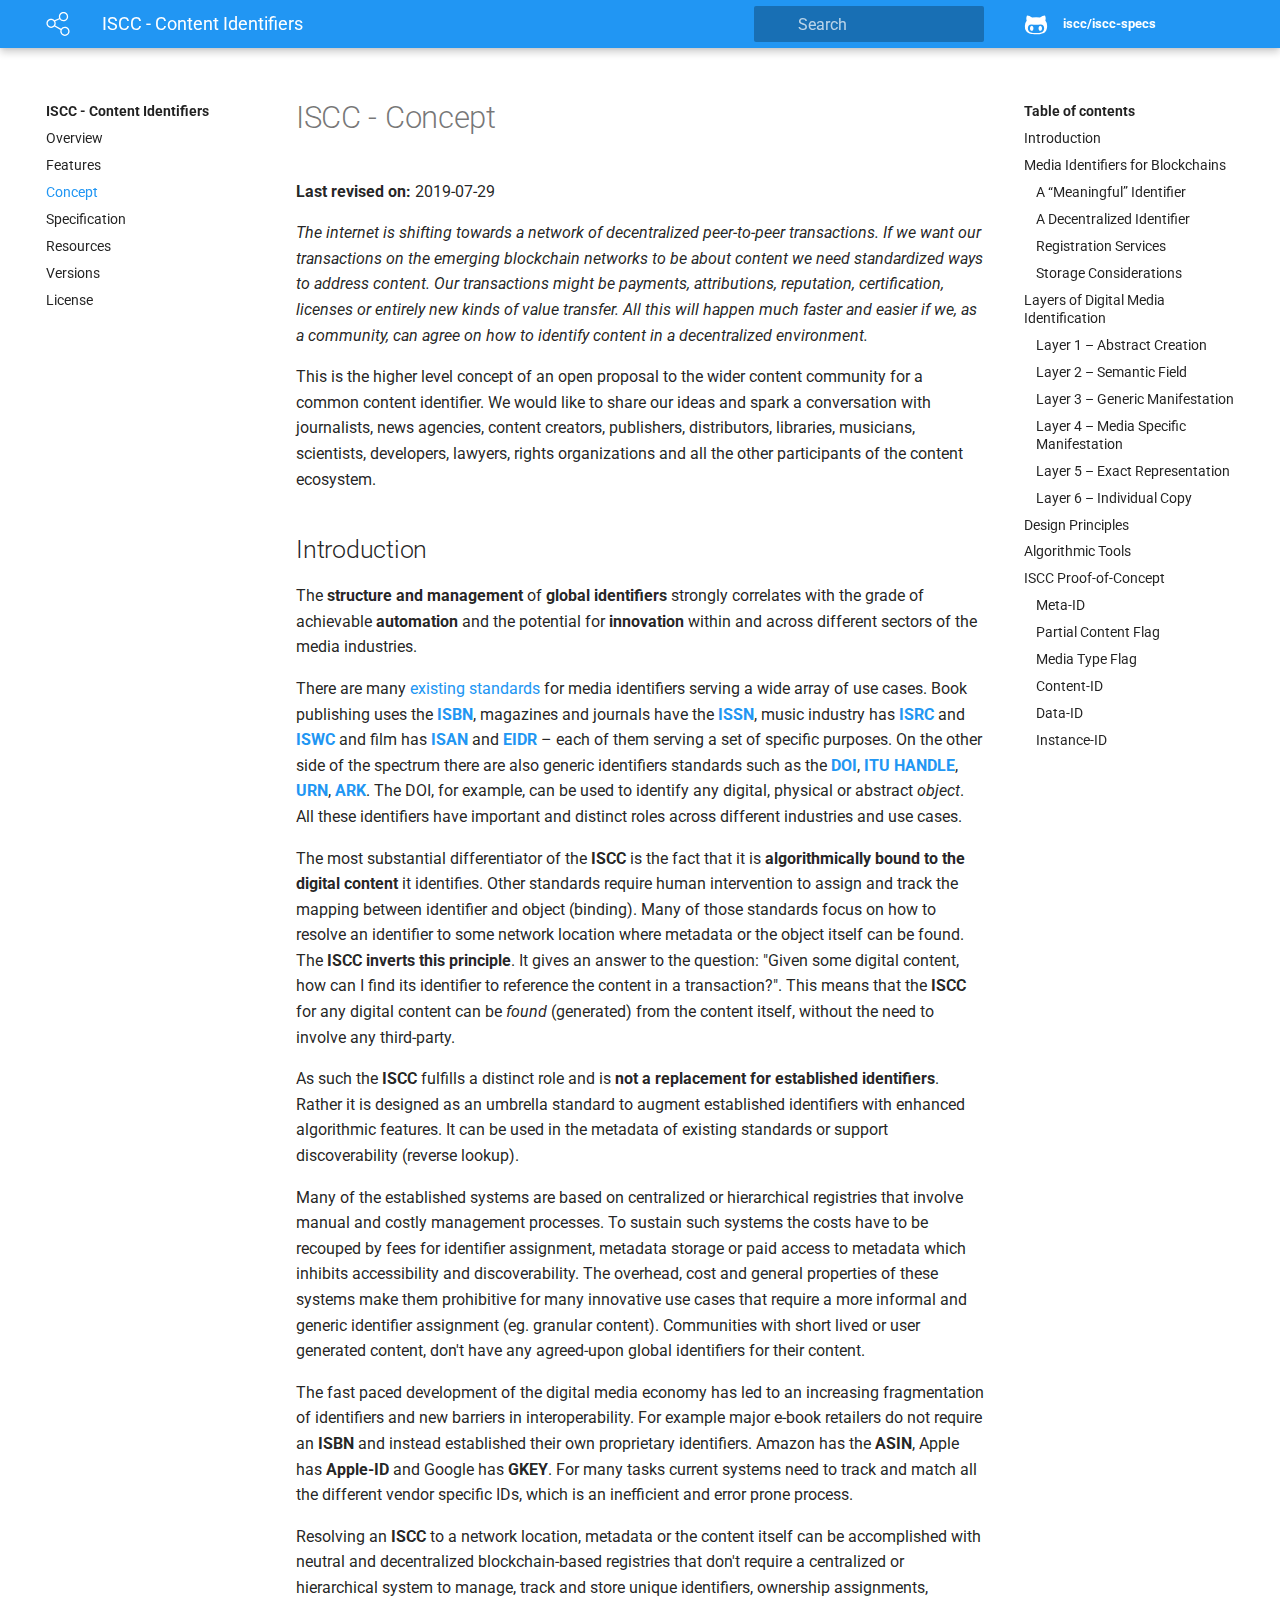
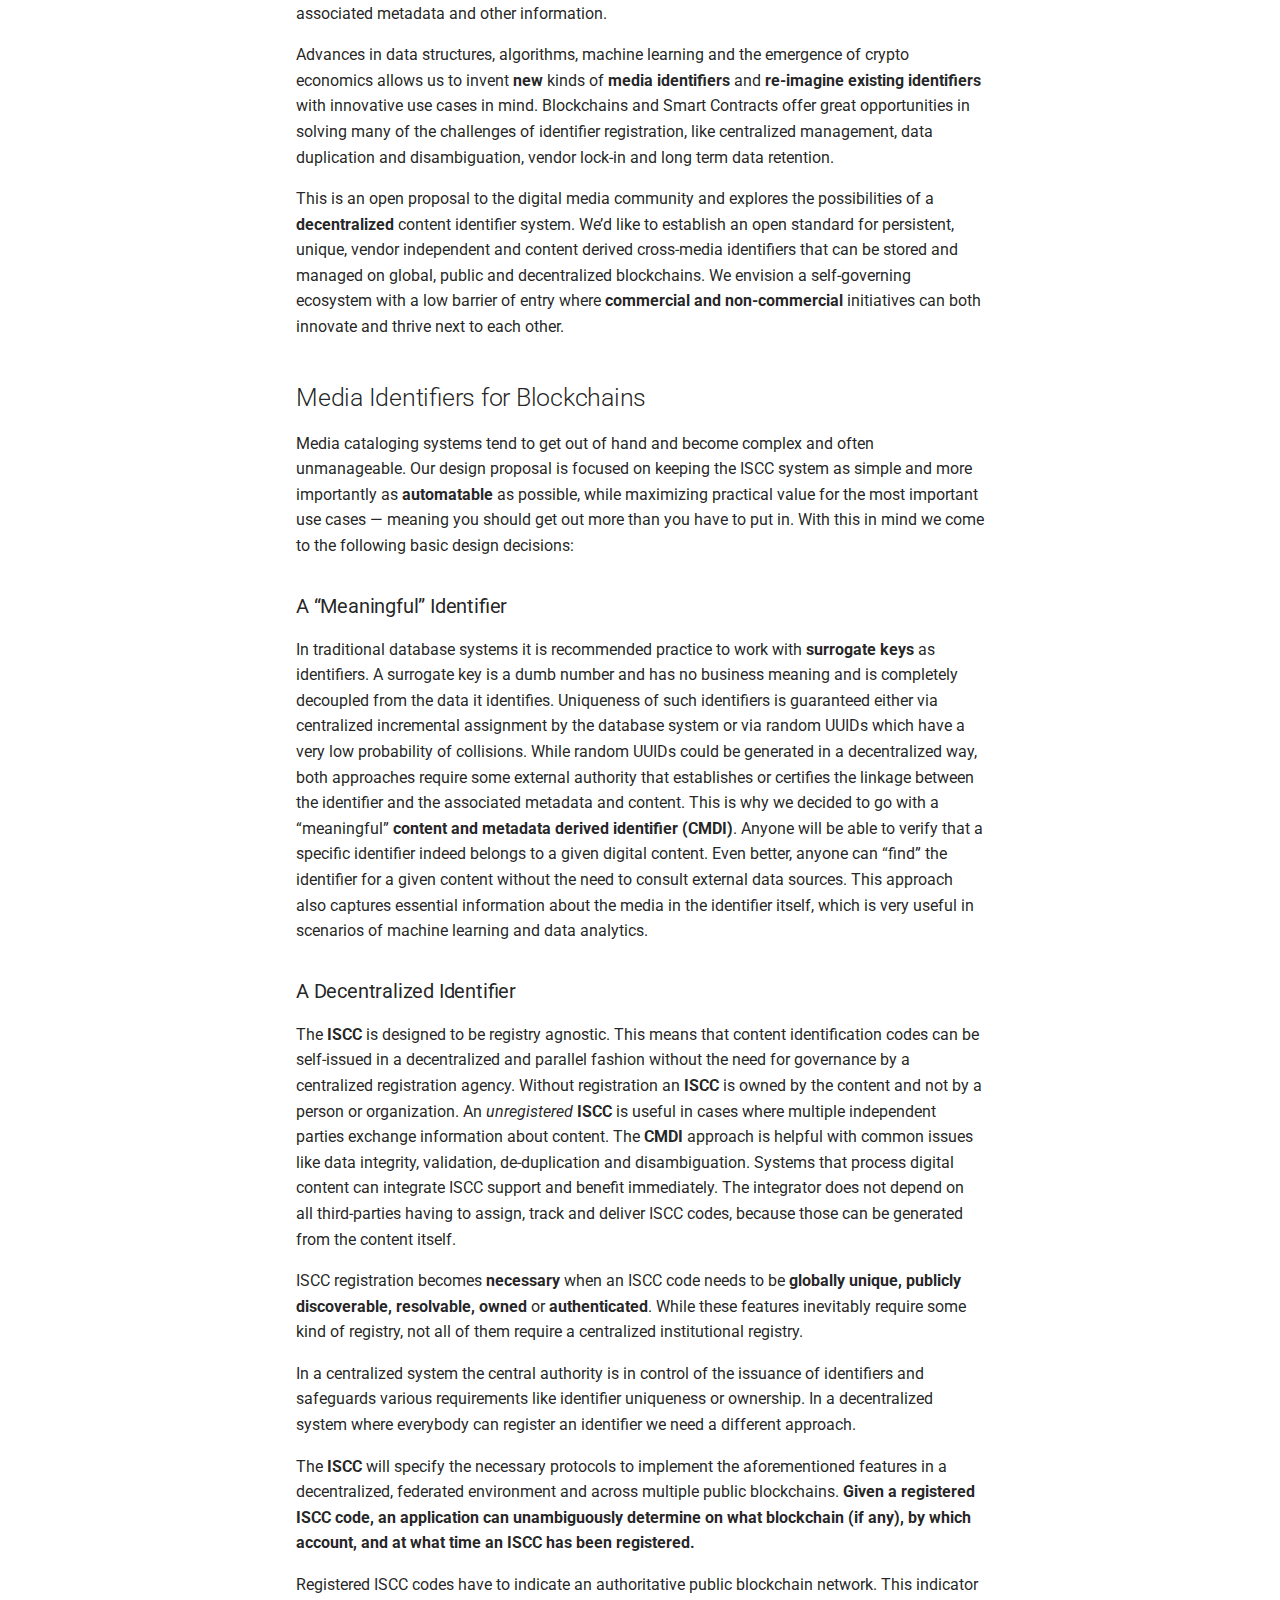
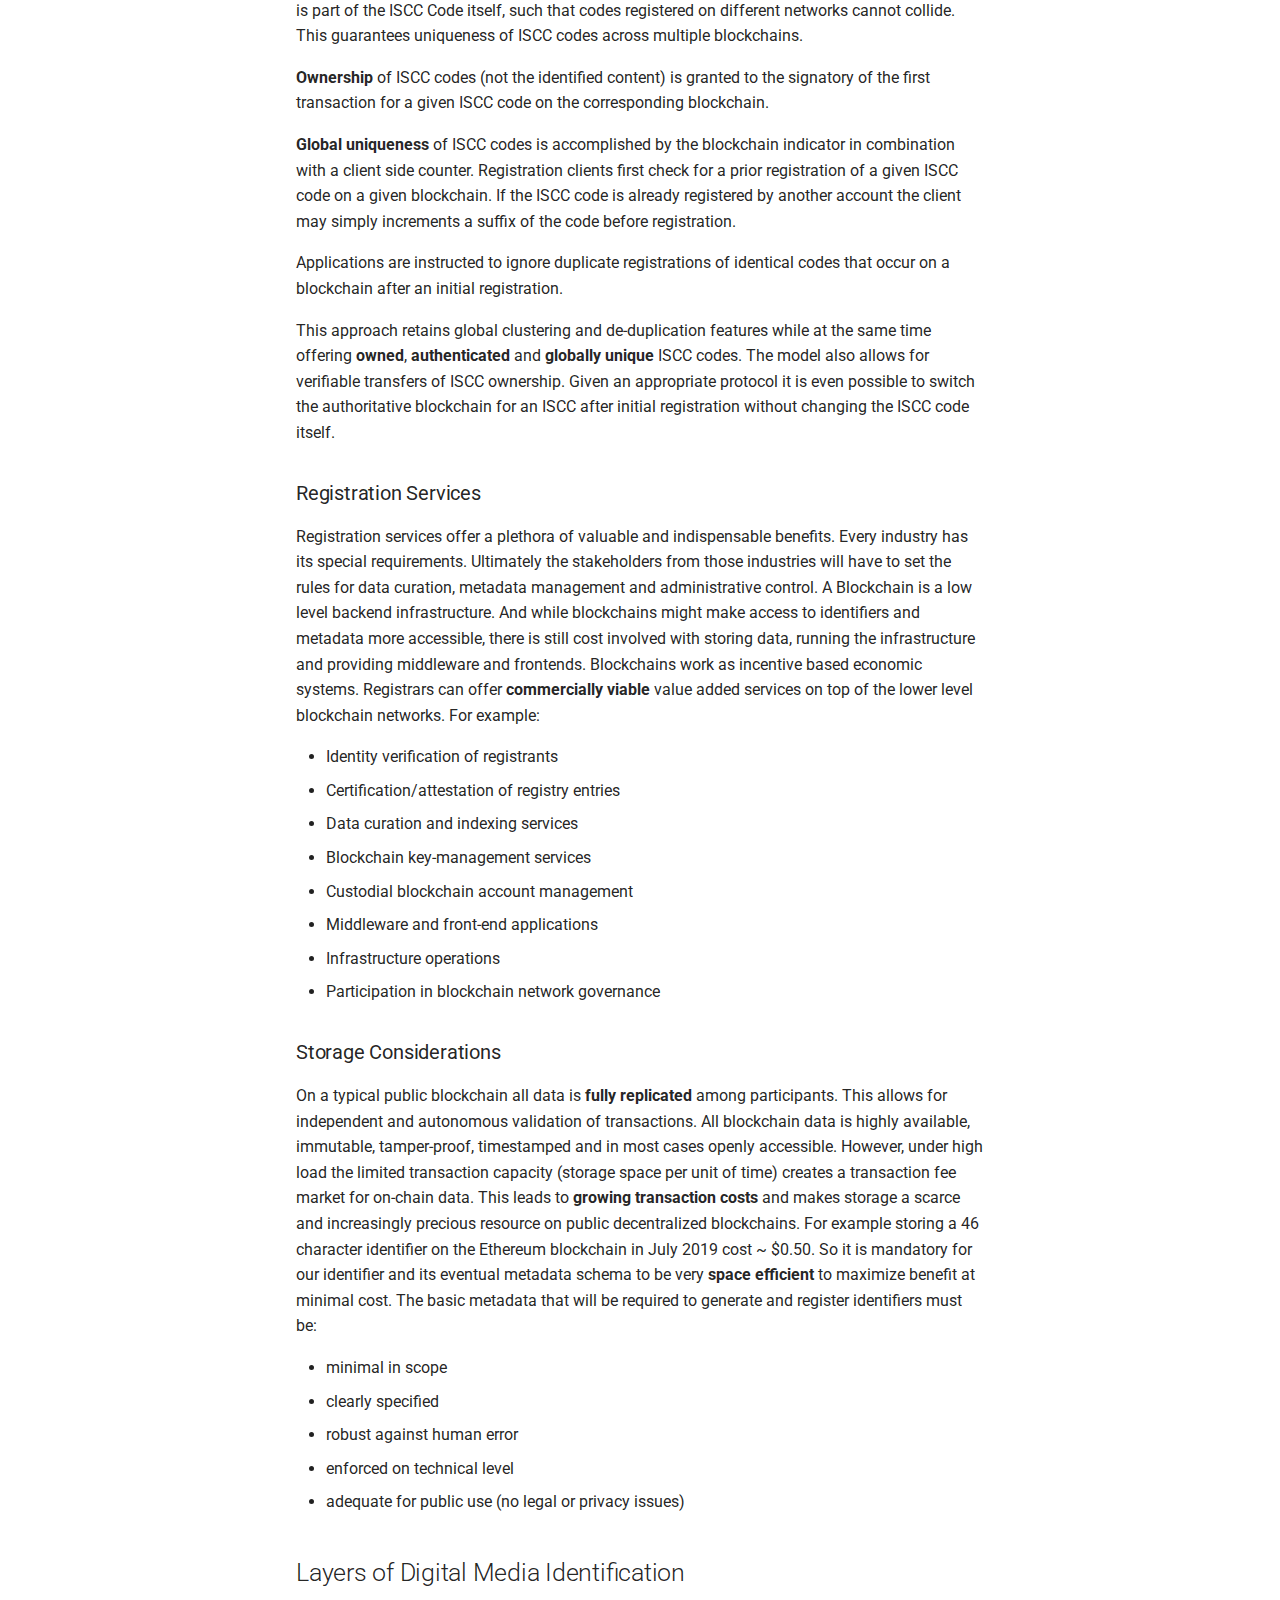
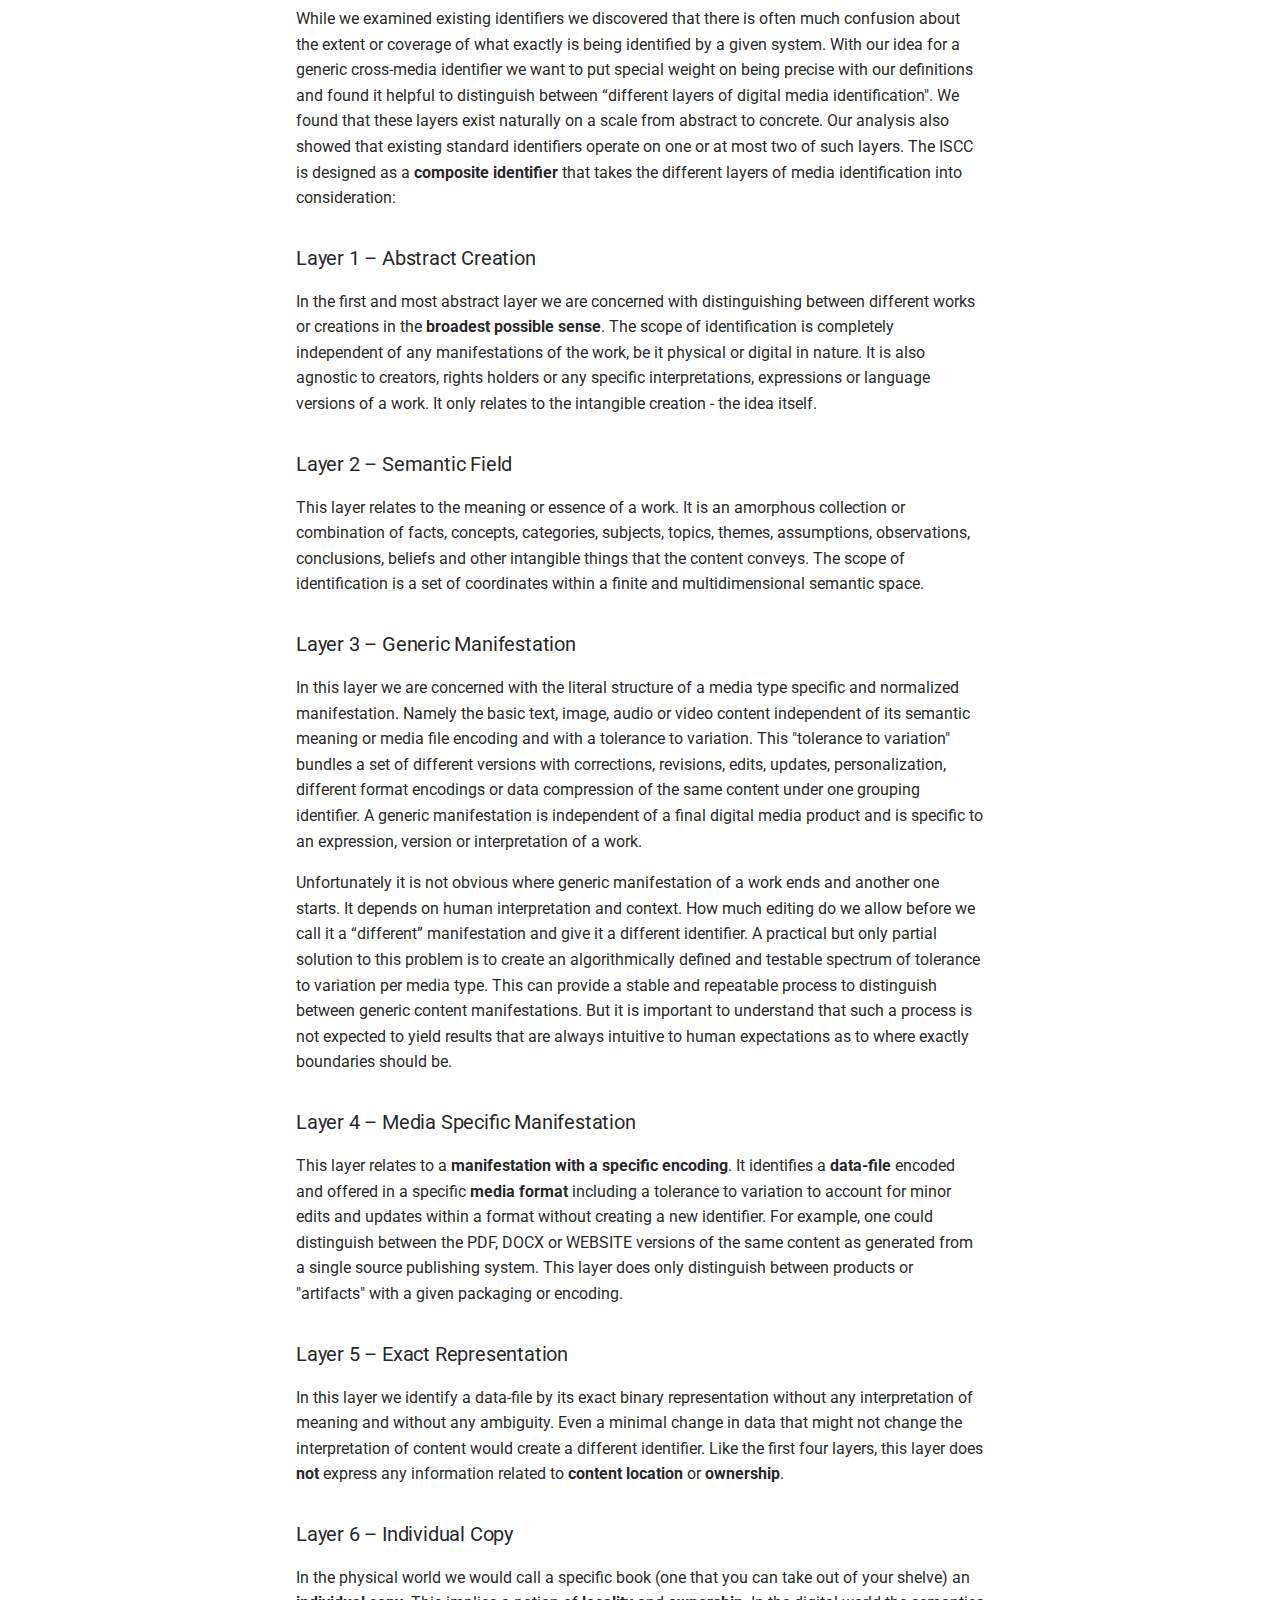
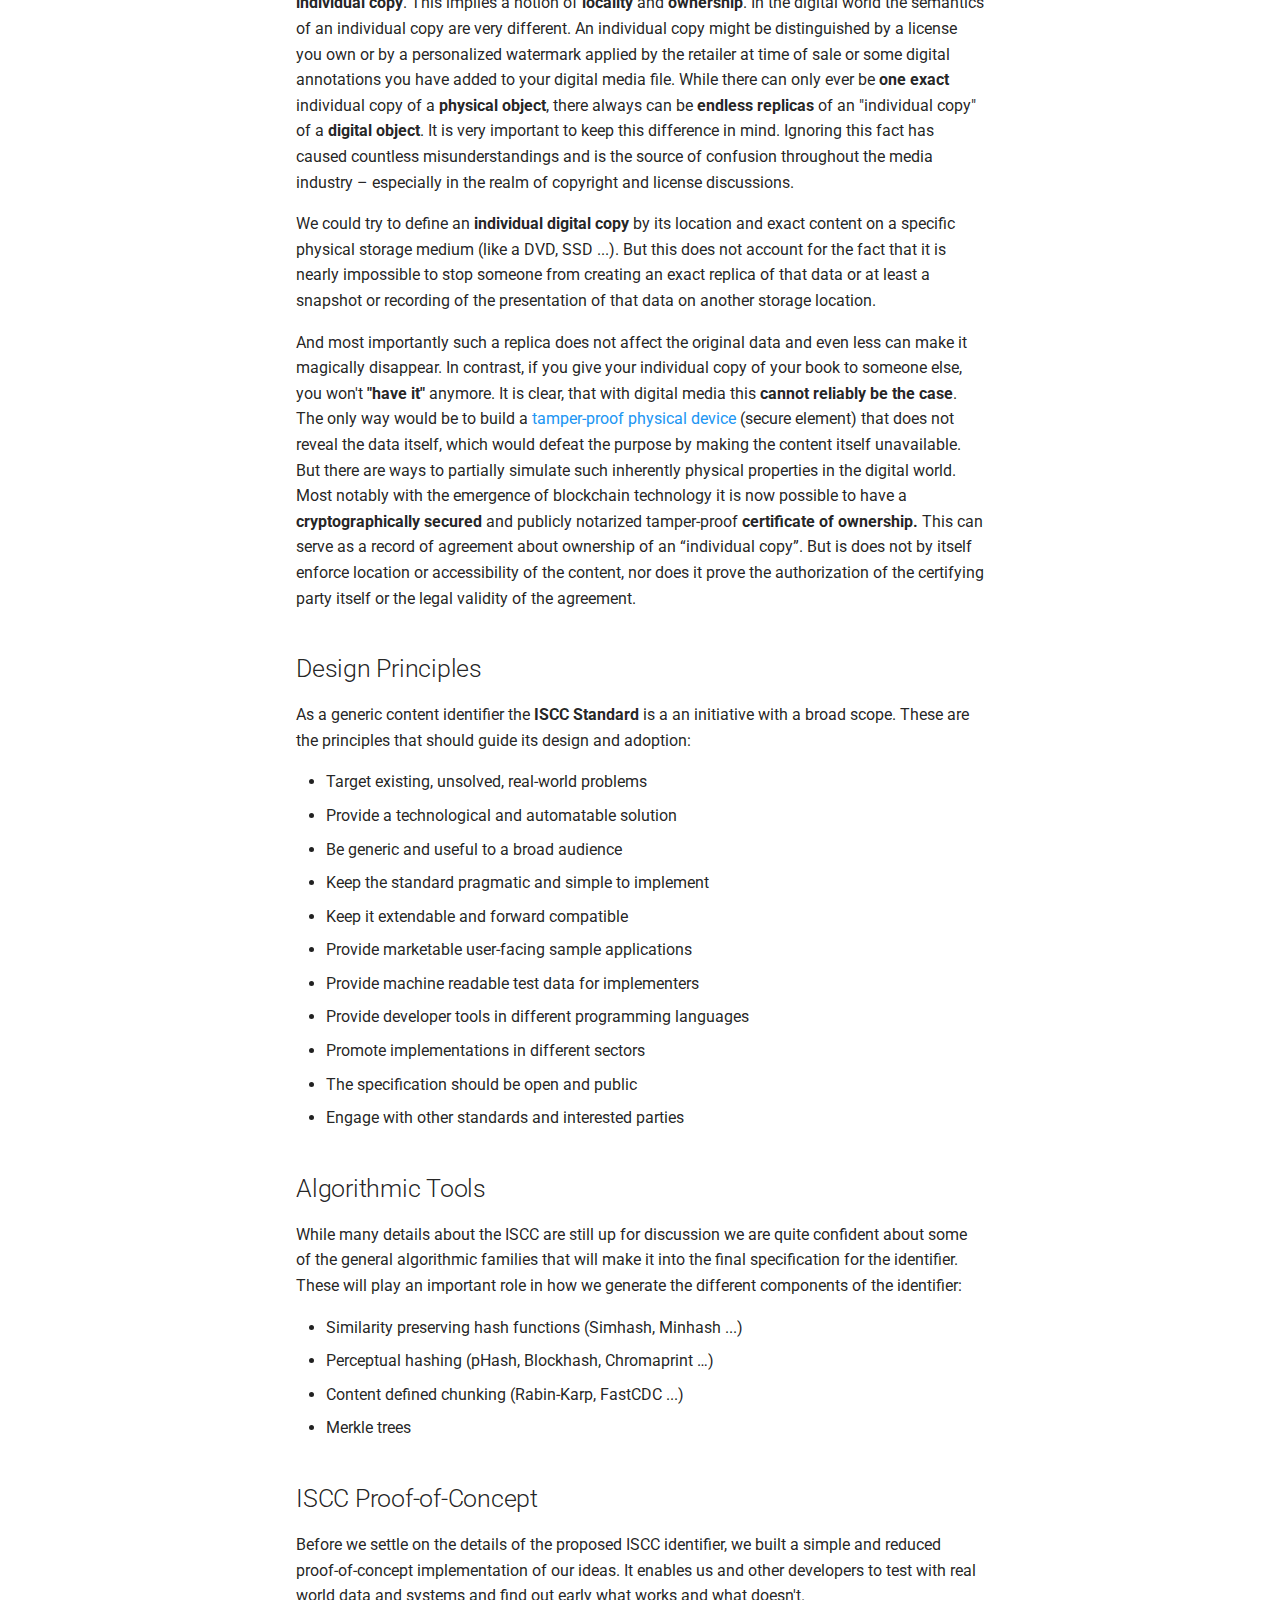
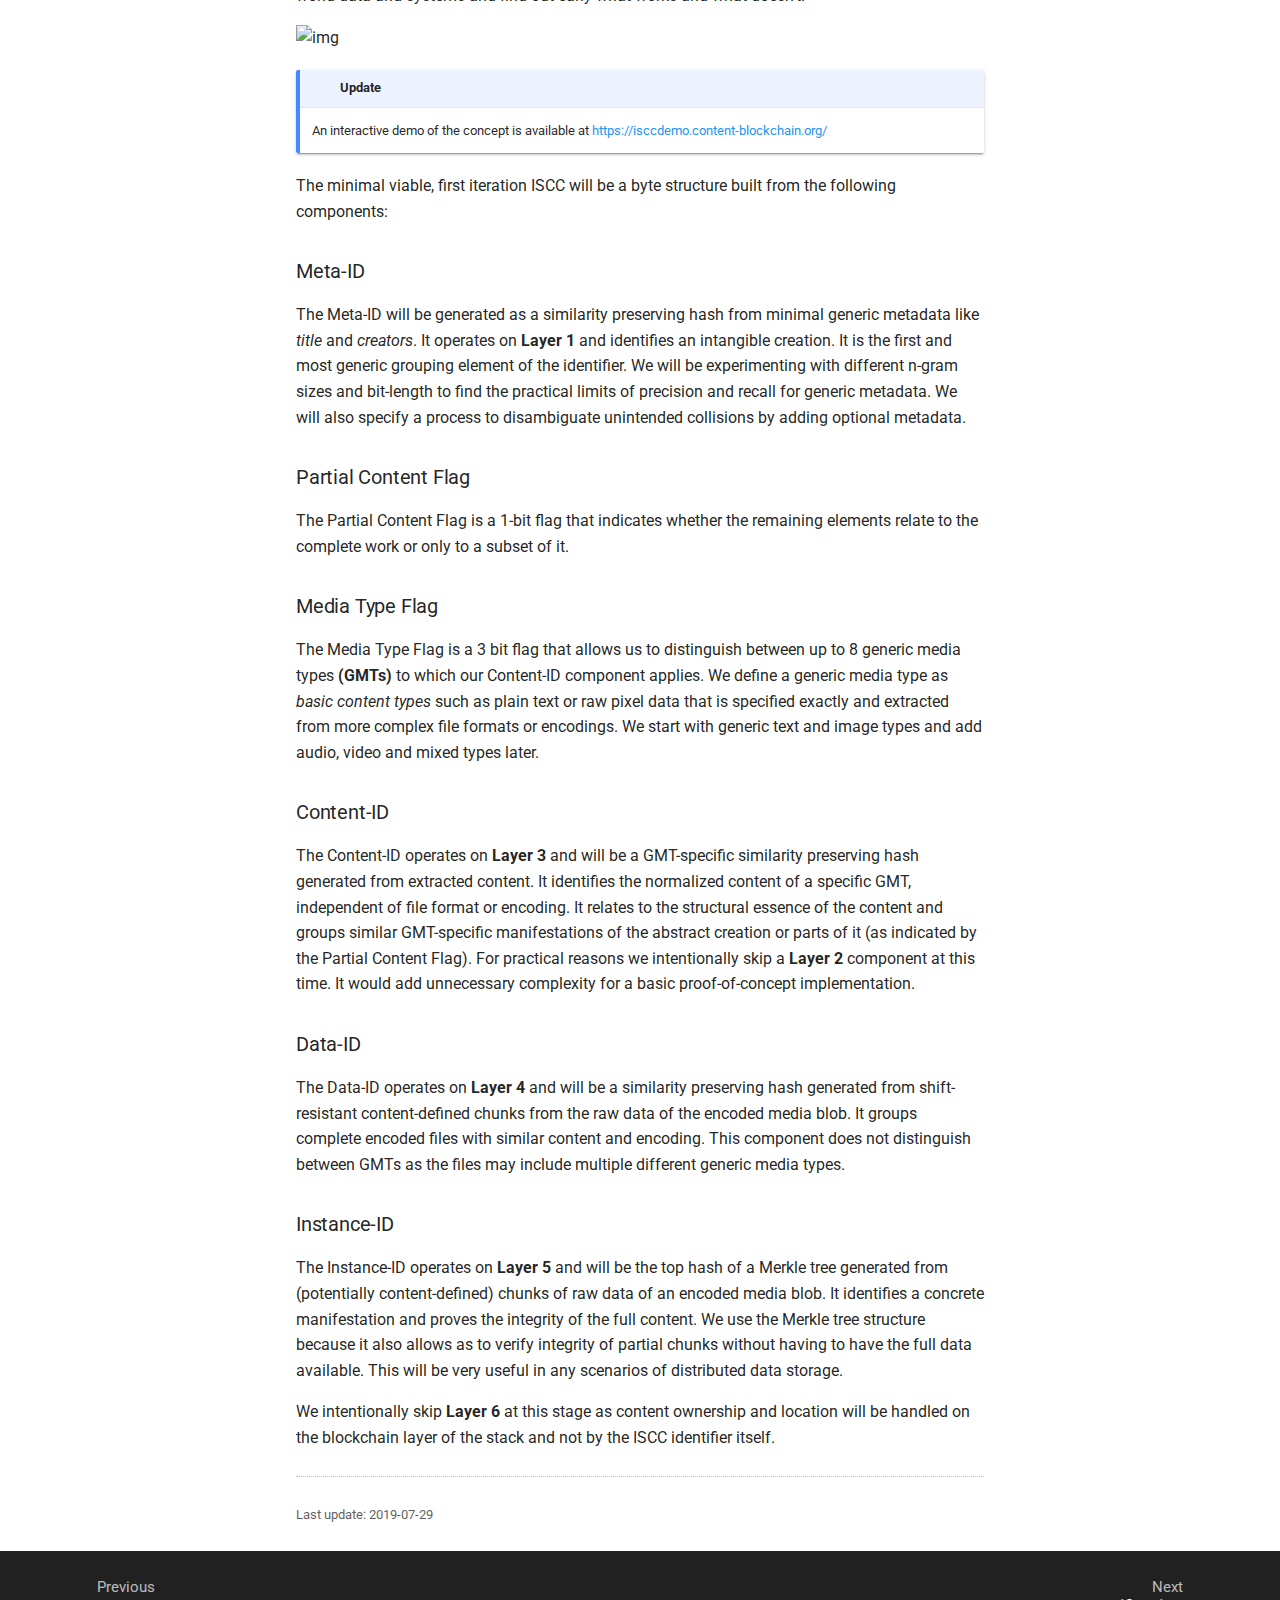
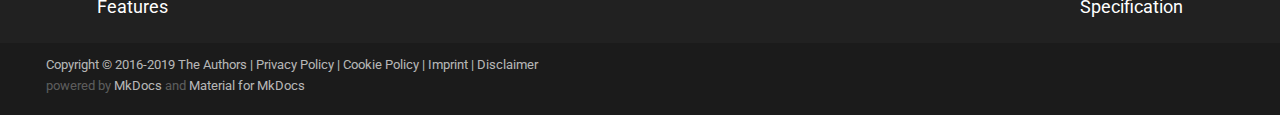
==== commit c3f63130: "Deployed 0c1ebd9 with MkDocs version: 1.0.4" ====
--- a/concept/index.html
+++ b/concept/index.html
@@ -38,7 +38,7 @@
         <meta name="lang:search.tokenizer" content="[\s\-]+">
       
       <link rel="shortcut icon" href="../images/favicon.png">
-      <meta name="generator" content="mkdocs-1.0.4, mkdocs-material-4.6.0">
+      <meta name="generator" content="mkdocs-1.0.4, mkdocs-material-4.6.3">
     
     
       
@@ -46,7 +46,7 @@
       
     
     
-      <link rel="stylesheet" href="../assets/stylesheets/application.1b62728e.css">
+      <link rel="stylesheet" href="../assets/stylesheets/application.adb8469c.css">
       
         <link rel="stylesheet" href="../assets/stylesheets/application-palette.a8b3c06d.css">
       
@@ -57,7 +57,7 @@
       
     
     
-      <script src="../assets/javascripts/modernizr.268332fc.js"></script>
+      <script src="../assets/javascripts/modernizr.86422ebf.js"></script>
     
     
       
@@ -93,7 +93,7 @@
     <input class="md-toggle" data-md-toggle="search" type="checkbox" id="__search" autocomplete="off">
     <label class="md-overlay" data-md-component="overlay" for="__drawer"></label>
     
-      <a href="#iscc-concept" tabindex="1" class="md-skip">
+      <a href="#iscc-concept" tabindex="0" class="md-skip">
         Skip to content
       </a>
     
@@ -102,9 +102,9 @@
   <nav class="md-header-nav md-grid">
     <div class="md-flex">
       <div class="md-flex__cell md-flex__cell--shrink">
-        <a href="http://iscc.codes" title="ISCC - Content Identifiers" class="md-header-nav__button md-logo">
-          
-            <img src="../images/logo-white.svg" width="24" height="24">
+        <a href="http://iscc.codes" title="ISCC - Content Identifiers" aria-label="ISCC - Content Identifiers" class="md-header-nav__button md-logo">
+          
+            <img alt="logo" src="../images/logo-white.svg" width="24" height="24">
           
         </a>
       </div>
@@ -133,7 +133,7 @@
   <label class="md-search__overlay" for="__search"></label>
   <div class="md-search__inner" role="search">
     <form class="md-search__form" name="search">
-      <input type="text" class="md-search__input" name="query" placeholder="Search" autocapitalize="off" autocorrect="off" autocomplete="off" spellcheck="false" data-md-component="query" data-md-state="active">
+      <input type="text" class="md-search__input" aria-label="search" name="query" placeholder="Search" autocapitalize="off" autocorrect="off" autocomplete="off" spellcheck="false" data-md-component="query" data-md-state="active">
       <label class="md-icon md-search__icon" for="__search"></label>
       <button type="reset" class="md-icon md-search__icon" data-md-component="reset" tabindex="-1">
         &#xE5CD;
@@ -196,7 +196,7 @@
   <label class="md-nav__title md-nav__title--site" for="__drawer">
     <a href="http://iscc.codes" title="ISCC - Content Identifiers" class="md-nav__button md-logo">
       
-        <img src="../images/logo-white.svg" width="48" height="48">
+        <img alt="logo" src="../images/logo-white.svg" width="48" height="48">
       
     </a>
     ISCC - Content Identifiers
@@ -481,8 +481,8 @@
 
 
   <li class="md-nav__item">
-    <a href="../implementations/" title="Implementations" class="md-nav__link">
-      Implementations
+    <a href="../resources/" title="Resources" class="md-nav__link">
+      Resources
     </a>
   </li>
 
@@ -940,20 +940,20 @@
           </div>
         
         powered by
-        <a href="https://www.mkdocs.org">MkDocs</a>
+        <a href="https://www.mkdocs.org" target="_blank" rel="noopener">MkDocs</a>
         and
-        <a href="https://squidfunk.github.io/mkdocs-material/">
+        <a href="https://squidfunk.github.io/mkdocs-material/" target="_blank" rel="noopener">
           Material for MkDocs</a>
       </div>
       
   <div class="md-footer-social">
     <link rel="stylesheet" href="../assets/fonts/font-awesome.css">
     
-      <a href="https://iscc.codes" class="md-footer-social__link fa fa-home"></a>
-    
-      <a href="https://github.com/iscc" class="md-footer-social__link fa fa-github"></a>
-    
-      <a href="https://t.me/iscc_dev" class="md-footer-social__link fa fa-telegram"></a>
+      <a href="https://iscc.codes" target="_blank" rel="noopener" title="home" class="md-footer-social__link fa fa-home"></a>
+    
+      <a href="https://github.com/iscc" target="_blank" rel="noopener" title="github" class="md-footer-social__link fa fa-github"></a>
+    
+      <a href="https://t.me/iscc_dev" target="_blank" rel="noopener" title="telegram" class="md-footer-social__link fa fa-telegram"></a>
     
   </div>
 
@@ -963,7 +963,7 @@
       
     </div>
     
-      <script src="../assets/javascripts/application.808e90bb.js"></script>
+      <script src="../assets/javascripts/application.c33a9706.js"></script>
       
       <script>app.initialize({version:"1.0.4",url:{base:".."}})</script>
       
--- a/assets/stylesheets/application.adb8469c.css
+++ b/assets/stylesheets/application.adb8469c.css
@@ -0,0 +1 @@
+html{box-sizing:border-box}*,:after,:before{box-sizing:inherit}html{-webkit-text-size-adjust:none;-moz-text-size-adjust:none;-ms-text-size-adjust:none;text-size-adjust:none}body{margin:0}hr{overflow:visible;box-sizing:content-box}a{-webkit-text-decoration-skip:objects}a,button,input,label{-webkit-tap-highlight-color:transparent}a{color:inherit;text-decoration:none}small,sub,sup{font-size:80%}sub,sup{position:relative;line-height:0;vertical-align:baseline}sub{bottom:-.25em}sup{top:-.5em}img{border-style:none}table{border-collapse:separate;border-spacing:0}td,th{font-weight:400;vertical-align:top}button{margin:0;padding:0;border:0;outline-style:none;background:transparent;font-size:inherit}input{border:0;outline:0}.md-clipboard:before,.md-icon,.md-nav__button,.md-nav__link:after,.md-nav__title:before,.md-search-result__article--document:before,.md-source-file:before,.md-typeset .admonition>.admonition-title:before,.md-typeset .admonition>summary:before,.md-typeset .critic.comment:before,.md-typeset .footnote-backref,.md-typeset .task-list-control .task-list-indicator:before,.md-typeset details>.admonition-title:before,.md-typeset details>summary:before,.md-typeset summary:after{font-family:Material Icons;font-style:normal;font-variant:normal;font-weight:400;line-height:1;text-transform:none;white-space:nowrap;word-wrap:normal;direction:ltr}.md-content__icon,.md-footer-nav__button,.md-header-nav__button,.md-nav__button,.md-nav__title:before,.md-search-result__article--document:before{display:inline-block;margin:.2rem;padding:.4rem;font-size:1.2rem;cursor:pointer}.md-icon--arrow-back:before{content:""}.md-icon--arrow-forward:before{content:""}.md-icon--menu:before{content:""}.md-icon--search:before{content:""}[dir=rtl] .md-icon--arrow-back:before{content:""}[dir=rtl] .md-icon--arrow-forward:before{content:""}body{-webkit-font-smoothing:antialiased;-moz-osx-font-smoothing:grayscale}body,input{color:rgba(0,0,0,.87);font-feature-settings:"kern","liga";font-family:Helvetica Neue,Helvetica,Arial,sans-serif}code,kbd,pre{color:rgba(0,0,0,.87);font-feature-settings:"kern";font-family:Courier New,Courier,monospace}.md-typeset{font-size:.8rem;line-height:1.6;-webkit-print-color-adjust:exact}.md-typeset blockquote,.md-typeset ol,.md-typeset p,.md-typeset ul{margin:1em 0}.md-typeset h1{margin:0 0 2rem;color:rgba(0,0,0,.54);font-size:1.5625rem;line-height:1.3}.md-typeset h1,.md-typeset h2{font-weight:300;letter-spacing:-.01em}.md-typeset h2{margin:2rem 0 .8rem;font-size:1.25rem;line-height:1.4}.md-typeset h3{margin:1.6rem 0 .8rem;font-size:1rem;font-weight:400;letter-spacing:-.01em;line-height:1.5}.md-typeset h2+h3{margin-top:.8rem}.md-typeset h4{font-size:.8rem}.md-typeset h4,.md-typeset h5,.md-typeset h6{margin:.8rem 0;font-weight:700;letter-spacing:-.01em}.md-typeset h5,.md-typeset h6{color:rgba(0,0,0,.54);font-size:.64rem}.md-typeset h5{text-transform:uppercase}.md-typeset hr{margin:1.5em 0;border-bottom:.05rem dotted rgba(0,0,0,.26)}.md-typeset a{color:#3f51b5;word-break:break-word}.md-typeset a,.md-typeset a:before{-webkit-transition:color .125s;transition:color .125s}.md-typeset a:active,.md-typeset a:hover{color:#536dfe}.md-typeset code,.md-typeset pre{background-color:hsla(0,0%,92.5%,.5);color:#37474f;font-size:85%;direction:ltr}.md-typeset code{margin:0 .29412em;padding:.07353em 0;border-radius:.1rem;box-shadow:.29412em 0 0 hsla(0,0%,92.5%,.5),-.29412em 0 0 hsla(0,0%,92.5%,.5);word-break:break-word;-webkit-box-decoration-break:clone;box-decoration-break:clone}.md-typeset h1 code,.md-typeset h2 code,.md-typeset h3 code,.md-typeset h4 code,.md-typeset h5 code,.md-typeset h6 code{margin:0;background-color:transparent;box-shadow:none}.md-typeset a>code{margin:inherit;padding:inherit;border-radius:initial;background-color:inherit;color:inherit;box-shadow:none}.md-typeset pre{position:relative;margin:1em 0;border-radius:.1rem;line-height:1.4;-webkit-overflow-scrolling:touch}.md-typeset pre>code{display:block;margin:0;padding:.525rem .6rem;background-color:transparent;font-size:inherit;box-shadow:none;-webkit-box-decoration-break:slice;box-decoration-break:slice;overflow:auto}.md-typeset pre>code::-webkit-scrollbar{width:.2rem;height:.2rem}.md-typeset pre>code::-webkit-scrollbar-thumb{background-color:rgba(0,0,0,.26)}.md-typeset pre>code::-webkit-scrollbar-thumb:hover{background-color:#536dfe}.md-typeset kbd{padding:0 .29412em;border-radius:.15rem;border:.05rem solid #c9c9c9;border-bottom-color:#bcbcbc;background-color:#fcfcfc;color:#555;font-size:85%;box-shadow:0 .05rem 0 #b0b0b0;word-break:break-word}.md-typeset mark{margin:0 .25em;padding:.0625em 0;border-radius:.1rem;background-color:rgba(255,235,59,.5);box-shadow:.25em 0 0 rgba(255,235,59,.5),-.25em 0 0 rgba(255,235,59,.5);word-break:break-word;-webkit-box-decoration-break:clone;box-decoration-break:clone}.md-typeset abbr{border-bottom:.05rem dotted rgba(0,0,0,.54);text-decoration:none;cursor:help}.md-typeset small{opacity:.75}.md-typeset sub,.md-typeset sup{margin-left:.07812em}[dir=rtl] .md-typeset sub,[dir=rtl] .md-typeset sup{margin-right:.07812em;margin-left:0}.md-typeset blockquote{padding-left:.6rem;border-left:.2rem solid rgba(0,0,0,.26);color:rgba(0,0,0,.54)}[dir=rtl] .md-typeset blockquote{padding-right:.6rem;padding-left:0;border-right:.2rem solid rgba(0,0,0,.26);border-left:initial}.md-typeset ul{list-style-type:disc}.md-typeset ol,.md-typeset ul{margin-left:.625em;padding:0}[dir=rtl] .md-typeset ol,[dir=rtl] .md-typeset ul{margin-right:.625em;margin-left:0}.md-typeset ol ol,.md-typeset ul ol{list-style-type:lower-alpha}.md-typeset ol ol ol,.md-typeset ul ol ol{list-style-type:lower-roman}.md-typeset ol li,.md-typeset ul li{margin-bottom:.5em;margin-left:1.25em}[dir=rtl] .md-typeset ol li,[dir=rtl] .md-typeset ul li{margin-right:1.25em;margin-left:0}.md-typeset ol li blockquote,.md-typeset ol li p,.md-typeset ul li blockquote,.md-typeset ul li p{margin:.5em 0}.md-typeset ol li:last-child,.md-typeset ul li:last-child{margin-bottom:0}.md-typeset ol li ol,.md-typeset ol li ul,.md-typeset ul li ol,.md-typeset ul li ul{margin:.5em 0 .5em .625em}[dir=rtl] .md-typeset ol li ol,[dir=rtl] .md-typeset ol li ul,[dir=rtl] .md-typeset ul li ol,[dir=rtl] .md-typeset ul li ul{margin-right:.625em;margin-left:0}.md-typeset dd{margin:1em 0 1em 1.875em}[dir=rtl] .md-typeset dd{margin-right:1.875em;margin-left:0}.md-typeset iframe,.md-typeset img,.md-typeset svg{max-width:100%}.md-typeset table:not([class]){box-shadow:0 2px 2px 0 rgba(0,0,0,.14),0 1px 5px 0 rgba(0,0,0,.12),0 3px 1px -2px rgba(0,0,0,.2);display:inline-block;max-width:100%;border-radius:.1rem;font-size:.64rem;overflow:auto;-webkit-overflow-scrolling:touch}.md-typeset table:not([class])+*{margin-top:1.5em}.md-typeset table:not([class]) td:not([align]),.md-typeset table:not([class]) th:not([align]){text-align:left}[dir=rtl] .md-typeset table:not([class]) td:not([align]),[dir=rtl] .md-typeset table:not([class]) th:not([align]){text-align:right}.md-typeset table:not([class]) th{min-width:5rem;padding:.6rem .8rem;background-color:rgba(0,0,0,.54);color:#fff;vertical-align:top}.md-typeset table:not([class]) td{padding:.6rem .8rem;border-top:.05rem solid rgba(0,0,0,.07);vertical-align:top}.md-typeset table:not([class]) tr{-webkit-transition:background-color .125s;transition:background-color .125s}.md-typeset table:not([class]) tr:hover{background-color:rgba(0,0,0,.035);box-shadow:inset 0 .05rem 0 #fff}.md-typeset table:not([class]) tr:first-child td{border-top:0}.md-typeset table:not([class]) a{word-break:normal}.md-typeset__scrollwrap{margin:1em -.8rem;overflow-x:auto;-webkit-overflow-scrolling:touch}.md-typeset .md-typeset__table{display:inline-block;margin-bottom:.5em;padding:0 .8rem}.md-typeset .md-typeset__table table{display:table;width:100%;margin:0;overflow:hidden}html{font-size:125%;overflow-x:hidden}body,html{height:100%}body{position:relative;font-size:.5rem}hr{display:block;height:.05rem;padding:0;border:0}.md-svg{display:none}.md-grid{max-width:61rem;margin-right:auto;margin-left:auto}.md-container,.md-main{overflow:auto}.md-container{display:table;width:100%;height:100%;padding-top:2.4rem;table-layout:fixed}.md-main{display:table-row;height:100%}.md-main__inner{height:100%;padding-top:1.5rem;padding-bottom:.05rem}.md-toggle{display:none}.md-overlay{position:fixed;top:0;width:0;height:0;-webkit-transition:width 0s .25s,height 0s .25s,opacity .25s;transition:width 0s .25s,height 0s .25s,opacity .25s;background-color:rgba(0,0,0,.54);opacity:0;z-index:3}.md-flex{display:table}.md-flex__cell{display:table-cell;position:relative;vertical-align:top}.md-flex__cell--shrink{width:0}.md-flex__cell--stretch{display:table;width:100%;table-layout:fixed}.md-flex__ellipsis{display:table-cell;text-overflow:ellipsis;white-space:nowrap;overflow:hidden}.md-skip{position:fixed;width:.05rem;height:.05rem;margin:.5rem;padding:.3rem .5rem;-webkit-transform:translateY(.4rem);transform:translateY(.4rem);border-radius:.1rem;background-color:rgba(0,0,0,.87);color:#fff;font-size:.64rem;opacity:0;overflow:hidden}.md-skip:focus{width:auto;height:auto;clip:auto;-webkit-transform:translateX(0);transform:translateX(0);-webkit-transition:opacity .175s 75ms,-webkit-transform .25s cubic-bezier(.4,0,.2,1);transition:opacity .175s 75ms,-webkit-transform .25s cubic-bezier(.4,0,.2,1);transition:transform .25s cubic-bezier(.4,0,.2,1),opacity .175s 75ms;transition:transform .25s cubic-bezier(.4,0,.2,1),opacity .175s 75ms,-webkit-transform .25s cubic-bezier(.4,0,.2,1);opacity:1;z-index:10}@page{margin:25mm}.md-clipboard{position:absolute;top:.3rem;right:.3rem;width:1.4rem;height:1.4rem;border-radius:.1rem;font-size:.8rem;cursor:pointer;z-index:1;-webkit-backface-visibility:hidden;backface-visibility:hidden}.md-clipboard:before{-webkit-transition:color .25s,opacity .25s;transition:color .25s,opacity .25s;color:rgba(0,0,0,.07);content:"\E14D"}.codehilite:hover .md-clipboard:before,.md-typeset .highlight:hover .md-clipboard:before,pre:hover .md-clipboard:before{color:rgba(0,0,0,.54)}.md-clipboard:focus:before,.md-clipboard:hover:before{color:#536dfe}.md-clipboard__message{display:block;position:absolute;top:0;right:1.7rem;padding:.3rem .5rem;-webkit-transform:translateX(.4rem);transform:translateX(.4rem);-webkit-transition:opacity .175s,-webkit-transform .25s cubic-bezier(.9,.1,.9,0);transition:opacity .175s,-webkit-transform .25s cubic-bezier(.9,.1,.9,0);transition:transform .25s cubic-bezier(.9,.1,.9,0),opacity .175s;transition:transform .25s cubic-bezier(.9,.1,.9,0),opacity .175s,-webkit-transform .25s cubic-bezier(.9,.1,.9,0);border-radius:.1rem;background-color:rgba(0,0,0,.54);color:#fff;font-size:.64rem;white-space:nowrap;opacity:0;pointer-events:none}.md-clipboard__message--active{-webkit-transform:translateX(0);transform:translateX(0);-webkit-transition:opacity .175s 75ms,-webkit-transform .25s cubic-bezier(.4,0,.2,1);transition:opacity .175s 75ms,-webkit-transform .25s cubic-bezier(.4,0,.2,1);transition:transform .25s cubic-bezier(.4,0,.2,1),opacity .175s 75ms;transition:transform .25s cubic-bezier(.4,0,.2,1),opacity .175s 75ms,-webkit-transform .25s cubic-bezier(.4,0,.2,1);opacity:1;pointer-events:auto}.md-clipboard__message:before{content:attr(aria-label)}.md-clipboard__message:after{display:block;position:absolute;top:50%;right:-.2rem;width:0;margin-top:-.2rem;border-color:transparent rgba(0,0,0,.54);border-style:solid;border-width:.2rem 0 .2rem .2rem;content:""}.md-content__inner{margin:0 .8rem 1.2rem;padding-top:.6rem}.md-content__inner:before{display:block;height:.4rem;content:""}.md-content__inner>:last-child{margin-bottom:0}.md-content__icon{position:relative;margin:.4rem 0;padding:0;float:right}.md-typeset .md-content__icon{color:rgba(0,0,0,.26)}.md-header{position:fixed;top:0;right:0;left:0;height:2.4rem;-webkit-transition:background-color .25s,color .25s;transition:background-color .25s,color .25s;background-color:#3f51b5;color:#fff;box-shadow:none;z-index:2;-webkit-backface-visibility:hidden;backface-visibility:hidden}.no-js .md-header{-webkit-transition:none;transition:none;box-shadow:none}.md-header[data-md-state=shadow]{-webkit-transition:background-color .25s,color .25s,box-shadow .25s;transition:background-color .25s,color .25s,box-shadow .25s;box-shadow:0 0 .2rem rgba(0,0,0,.1),0 .2rem .4rem rgba(0,0,0,.2)}.md-header-nav{padding:0 .2rem}.md-header-nav__button{position:relative;-webkit-transition:opacity .25s;transition:opacity .25s;z-index:1}.md-header-nav__button:hover{opacity:.7}.md-header-nav__button.md-logo *{display:block}.no-js .md-header-nav__button.md-icon--search{display:none}.md-header-nav__topic{display:block;position:absolute;-webkit-transition:opacity .15s,-webkit-transform .4s cubic-bezier(.1,.7,.1,1);transition:opacity .15s,-webkit-transform .4s cubic-bezier(.1,.7,.1,1);transition:transform .4s cubic-bezier(.1,.7,.1,1),opacity .15s;transition:transform .4s cubic-bezier(.1,.7,.1,1),opacity .15s,-webkit-transform .4s cubic-bezier(.1,.7,.1,1);text-overflow:ellipsis;white-space:nowrap;overflow:hidden}.md-header-nav__topic+.md-header-nav__topic{-webkit-transform:translateX(1.25rem);transform:translateX(1.25rem);-webkit-transition:opacity .15s,-webkit-transform .4s cubic-bezier(1,.7,.1,.1);transition:opacity .15s,-webkit-transform .4s cubic-bezier(1,.7,.1,.1);transition:transform .4s cubic-bezier(1,.7,.1,.1),opacity .15s;transition:transform .4s cubic-bezier(1,.7,.1,.1),opacity .15s,-webkit-transform .4s cubic-bezier(1,.7,.1,.1);opacity:0;z-index:-1;pointer-events:none}[dir=rtl] .md-header-nav__topic+.md-header-nav__topic{-webkit-transform:translateX(-1.25rem);transform:translateX(-1.25rem)}.no-js .md-header-nav__topic{position:static}.no-js .md-header-nav__topic+.md-header-nav__topic{display:none}.md-header-nav__title{padding:0 1rem;font-size:.9rem;line-height:2.4rem}.md-header-nav__title[data-md-state=active] .md-header-nav__topic{-webkit-transform:translateX(-1.25rem);transform:translateX(-1.25rem);-webkit-transition:opacity .15s,-webkit-transform .4s cubic-bezier(1,.7,.1,.1);transition:opacity .15s,-webkit-transform .4s cubic-bezier(1,.7,.1,.1);transition:transform .4s cubic-bezier(1,.7,.1,.1),opacity .15s;transition:transform .4s cubic-bezier(1,.7,.1,.1),opacity .15s,-webkit-transform .4s cubic-bezier(1,.7,.1,.1);opacity:0;z-index:-1;pointer-events:none}[dir=rtl] .md-header-nav__title[data-md-state=active] .md-header-nav__topic{-webkit-transform:translateX(1.25rem);transform:translateX(1.25rem)}.md-header-nav__title[data-md-state=active] .md-header-nav__topic+.md-header-nav__topic{-webkit-transform:translateX(0);transform:translateX(0);-webkit-transition:opacity .15s,-webkit-transform .4s cubic-bezier(.1,.7,.1,1);transition:opacity .15s,-webkit-transform .4s cubic-bezier(.1,.7,.1,1);transition:transform .4s cubic-bezier(.1,.7,.1,1),opacity .15s;transition:transform .4s cubic-bezier(.1,.7,.1,1),opacity .15s,-webkit-transform .4s cubic-bezier(.1,.7,.1,1);opacity:1;z-index:0;pointer-events:auto}.md-header-nav__source{display:none}.md-hero{-webkit-transition:background .25s;transition:background .25s;background-color:#3f51b5;color:#fff;font-size:1rem;overflow:hidden}.md-hero__inner{margin-top:1rem;padding:.8rem .8rem .4rem;-webkit-transition:opacity .25s,-webkit-transform .4s cubic-bezier(.1,.7,.1,1);transition:opacity .25s,-webkit-transform .4s cubic-bezier(.1,.7,.1,1);transition:transform .4s cubic-bezier(.1,.7,.1,1),opacity .25s;transition:transform .4s cubic-bezier(.1,.7,.1,1),opacity .25s,-webkit-transform .4s cubic-bezier(.1,.7,.1,1);-webkit-transition-delay:.1s;transition-delay:.1s}[data-md-state=hidden] .md-hero__inner{pointer-events:none;-webkit-transform:translateY(.625rem);transform:translateY(.625rem);-webkit-transition:opacity .1s 0s,-webkit-transform 0s .4s;transition:opacity .1s 0s,-webkit-transform 0s .4s;transition:transform 0s .4s,opacity .1s 0s;transition:transform 0s .4s,opacity .1s 0s,-webkit-transform 0s .4s;opacity:0}.md-hero--expand .md-hero__inner{margin-bottom:1.2rem}.md-footer-nav{background-color:rgba(0,0,0,.87);color:#fff}.md-footer-nav__inner{padding:.2rem;overflow:auto}.md-footer-nav__link{padding-top:1.4rem;padding-bottom:.4rem;-webkit-transition:opacity .25s;transition:opacity .25s}.md-footer-nav__link:hover{opacity:.7}.md-footer-nav__link--prev{width:25%;float:left}[dir=rtl] .md-footer-nav__link--prev{float:right}.md-footer-nav__link--next{width:75%;float:right;text-align:right}[dir=rtl] .md-footer-nav__link--next{float:left;text-align:left}.md-footer-nav__button{-webkit-transition:background .25s;transition:background .25s}.md-footer-nav__title{position:relative;padding:0 1rem;font-size:.9rem;line-height:2.4rem}.md-footer-nav__direction{position:absolute;right:0;left:0;margin-top:-1rem;padding:0 1rem;color:hsla(0,0%,100%,.7);font-size:.75rem}.md-footer-meta{background-color:rgba(0,0,0,.895)}.md-footer-meta__inner{padding:.2rem;overflow:auto}html .md-footer-meta.md-typeset a{color:hsla(0,0%,100%,.7)}html .md-footer-meta.md-typeset a:focus,html .md-footer-meta.md-typeset a:hover{color:#fff}.md-footer-copyright{margin:0 .6rem;padding:.4rem 0;color:hsla(0,0%,100%,.3);font-size:.64rem}.md-footer-copyright__highlight{color:hsla(0,0%,100%,.7)}.md-footer-social{margin:0 .4rem;padding:.2rem 0 .6rem}.md-footer-social__link{display:inline-block;width:1.6rem;height:1.6rem;font-size:.8rem;text-align:center}.md-footer-social__link:before{line-height:1.9}.md-nav{font-size:.7rem;line-height:1.3}.md-nav__title{display:block;padding:0 .6rem;font-weight:700;text-overflow:ellipsis;overflow:hidden}.md-nav__title:before{display:none;content:"\E5C4"}[dir=rtl] .md-nav__title:before{content:"\E5C8"}.md-nav__title .md-nav__button{display:none}.md-nav__list{margin:0;padding:0;list-style:none}.md-nav__item{padding:0 .6rem}.md-nav__item:last-child{padding-bottom:.6rem}.md-nav__item .md-nav__item{padding-right:0}[dir=rtl] .md-nav__item .md-nav__item{padding-right:.6rem;padding-left:0}.md-nav__item .md-nav__item:last-child{padding-bottom:0}.md-nav__button img{width:100%;height:auto}.md-nav__link{display:block;margin-top:.625em;-webkit-transition:color .125s;transition:color .125s;text-overflow:ellipsis;cursor:pointer;overflow:hidden}.md-nav__item--nested>.md-nav__link:after{content:"\E313"}html .md-nav__link[for=__toc],html .md-nav__link[for=__toc]+.md-nav__link:after,html .md-nav__link[for=__toc]~.md-nav{display:none}.md-nav__link[data-md-state=blur]{color:rgba(0,0,0,.54)}.md-nav__link--active,.md-nav__link:active{color:#3f51b5}.md-nav__item--nested>.md-nav__link{color:inherit}.md-nav__link:focus,.md-nav__link:hover{color:#536dfe}.md-nav__source,.no-js .md-search{display:none}.md-search__overlay{opacity:0;z-index:1}.md-search__form{position:relative}.md-search__input{position:relative;padding:0 2.2rem 0 3.6rem;text-overflow:ellipsis;z-index:2}[dir=rtl] .md-search__input{padding:0 3.6rem 0 2.2rem}.md-search__input::-webkit-input-placeholder{-webkit-transition:color .25s cubic-bezier(.1,.7,.1,1);transition:color .25s cubic-bezier(.1,.7,.1,1)}.md-search__input::-moz-placeholder{-moz-transition:color .25s cubic-bezier(.1,.7,.1,1);transition:color .25s cubic-bezier(.1,.7,.1,1)}.md-search__input:-ms-input-placeholder{-ms-transition:color .25s cubic-bezier(.1,.7,.1,1);transition:color .25s cubic-bezier(.1,.7,.1,1)}.md-search__input::-ms-input-placeholder{-ms-transition:color .25s cubic-bezier(.1,.7,.1,1);transition:color .25s cubic-bezier(.1,.7,.1,1)}.md-search__input::placeholder{-webkit-transition:color .25s cubic-bezier(.1,.7,.1,1);transition:color .25s cubic-bezier(.1,.7,.1,1)}.md-search__input::-webkit-input-placeholder{color:rgba(0,0,0,.54)}.md-search__input::-moz-placeholder{color:rgba(0,0,0,.54)}.md-search__input:-ms-input-placeholder{color:rgba(0,0,0,.54)}.md-search__input::-ms-input-placeholder{color:rgba(0,0,0,.54)}.md-search__input::placeholder,.md-search__input~.md-search__icon{color:rgba(0,0,0,.54)}.md-search__input::-ms-clear{display:none}.md-search__icon{position:absolute;-webkit-transition:color .25s cubic-bezier(.1,.7,.1,1),opacity .25s;transition:color .25s cubic-bezier(.1,.7,.1,1),opacity .25s;font-size:1.2rem;cursor:pointer;z-index:2}.md-search__icon:hover{opacity:.7}.md-search__icon[for=__search]{top:.3rem;left:.5rem}[dir=rtl] .md-search__icon[for=__search]{right:.5rem;left:auto}.md-search__icon[for=__search]:before{content:"\E8B6"}.md-search__icon[type=reset]{top:.3rem;right:.5rem;-webkit-transform:scale(.125);transform:scale(.125);-webkit-transition:opacity .15s,-webkit-transform .15s cubic-bezier(.1,.7,.1,1);transition:opacity .15s,-webkit-transform .15s cubic-bezier(.1,.7,.1,1);transition:transform .15s cubic-bezier(.1,.7,.1,1),opacity .15s;transition:transform .15s cubic-bezier(.1,.7,.1,1),opacity .15s,-webkit-transform .15s cubic-bezier(.1,.7,.1,1);opacity:0}[dir=rtl] .md-search__icon[type=reset]{right:auto;left:.5rem}[data-md-toggle=search]:checked~.md-header .md-search__input:valid~.md-search__icon[type=reset]{-webkit-transform:scale(1);transform:scale(1);opacity:1}[data-md-toggle=search]:checked~.md-header .md-search__input:valid~.md-search__icon[type=reset]:hover{opacity:.7}.md-search__output{position:absolute;width:100%;border-radius:0 0 .1rem .1rem;overflow:hidden;z-index:1}.md-search__scrollwrap{height:100%;background-color:#fff;box-shadow:inset 0 .05rem 0 rgba(0,0,0,.07);overflow-y:auto;-webkit-overflow-scrolling:touch}.md-search-result{color:rgba(0,0,0,.87);word-break:break-word}.md-search-result__meta{padding:0 .8rem;background-color:rgba(0,0,0,.07);color:rgba(0,0,0,.54);font-size:.64rem;line-height:1.8rem}.md-search-result__list{margin:0;padding:0;border-top:.05rem solid rgba(0,0,0,.07);list-style:none}.md-search-result__item{box-shadow:0 -.05rem 0 rgba(0,0,0,.07)}.md-search-result__link{display:block;-webkit-transition:background .25s;transition:background .25s;outline:0;overflow:hidden}.md-search-result__link:hover,.md-search-result__link[data-md-state=active]{background-color:rgba(83,109,254,.1)}.md-search-result__link:hover .md-search-result__article:before,.md-search-result__link[data-md-state=active] .md-search-result__article:before{opacity:.7}.md-search-result__link:last-child .md-search-result__teaser{margin-bottom:.6rem}.md-search-result__article{position:relative;padding:0 .8rem;overflow:auto}.md-search-result__article--document:before{position:absolute;left:0;margin:.1rem;-webkit-transition:opacity .25s;transition:opacity .25s;color:rgba(0,0,0,.54);content:"\E880"}[dir=rtl] .md-search-result__article--document:before{right:0;left:auto}.md-search-result__article--document .md-search-result__title{margin:.55rem 0;font-size:.8rem;font-weight:400;line-height:1.4}.md-search-result__title{margin:.5em 0;font-size:.64rem;font-weight:700;line-height:1.4}.md-search-result__teaser{display:-webkit-box;max-height:1.65rem;margin:.5em 0;color:rgba(0,0,0,.54);font-size:.64rem;line-height:1.4;text-overflow:ellipsis;overflow:hidden;-webkit-box-orient:vertical;-webkit-line-clamp:2}.md-search-result em{font-style:normal;font-weight:700;text-decoration:underline}.md-sidebar{position:absolute;width:12.1rem;padding:1.2rem 0;overflow:hidden}.md-sidebar[data-md-state=lock]{position:fixed;top:2.4rem}.md-sidebar--secondary{display:none}.md-sidebar__scrollwrap{max-height:100%;margin:0 .2rem;overflow-y:auto;-webkit-backface-visibility:hidden;backface-visibility:hidden}.md-sidebar__scrollwrap::-webkit-scrollbar{width:.2rem;height:.2rem}.md-sidebar__scrollwrap::-webkit-scrollbar-thumb{background-color:rgba(0,0,0,.26)}.md-sidebar__scrollwrap::-webkit-scrollbar-thumb:hover{background-color:#536dfe}@-webkit-keyframes md-source__facts--done{0%{height:0}to{height:.65rem}}@keyframes md-source__facts--done{0%{height:0}to{height:.65rem}}@-webkit-keyframes md-source__fact--done{0%{-webkit-transform:translateY(100%);transform:translateY(100%);opacity:0}50%{opacity:0}to{-webkit-transform:translateY(0);transform:translateY(0);opacity:1}}@keyframes md-source__fact--done{0%{-webkit-transform:translateY(100%);transform:translateY(100%);opacity:0}50%{opacity:0}to{-webkit-transform:translateY(0);transform:translateY(0);opacity:1}}.md-source{display:block;padding-right:.6rem;-webkit-transition:opacity .25s;transition:opacity .25s;font-size:.65rem;line-height:1.2;white-space:nowrap}[dir=rtl] .md-source{padding-right:0;padding-left:.6rem}.md-source:hover{opacity:.7}.md-source:after,.md-source__icon{display:inline-block;height:2.4rem;content:"";vertical-align:middle}.md-source__icon{width:2.4rem}.md-source__icon svg{width:1.2rem;height:1.2rem;margin-top:.6rem;margin-left:.6rem}[dir=rtl] .md-source__icon svg{margin-right:.6rem;margin-left:0}.md-source__icon+.md-source__repository{margin-left:-2rem;padding-left:2rem}[dir=rtl] .md-source__icon+.md-source__repository{margin-right:-2rem;margin-left:0;padding-right:2rem;padding-left:0}.md-source__repository{display:inline-block;max-width:100%;margin-left:.6rem;font-weight:700;text-overflow:ellipsis;overflow:hidden;vertical-align:middle}.md-source__facts{margin:0;padding:0;font-size:.55rem;font-weight:700;list-style-type:none;opacity:.75;overflow:hidden}[data-md-state=done] .md-source__facts{-webkit-animation:md-source__facts--done .25s ease-in;animation:md-source__facts--done .25s ease-in}.md-source__fact{float:left}[dir=rtl] .md-source__fact{float:right}[data-md-state=done] .md-source__fact{-webkit-animation:md-source__fact--done .4s ease-out;animation:md-source__fact--done .4s ease-out}.md-source__fact:before{margin:0 .1rem;content:"\00B7"}.md-source__fact:first-child:before{display:none}.md-source-file{display:inline-block;margin:1em .5em 1em 0;padding-right:.25rem;border-radius:.1rem;background-color:rgba(0,0,0,.07);font-size:.64rem;list-style-type:none;cursor:pointer;overflow:hidden}.md-source-file:before{display:inline-block;margin-right:.25rem;padding:.25rem;background-color:rgba(0,0,0,.26);color:#fff;font-size:.8rem;content:"\E86F";vertical-align:middle}html .md-source-file{-webkit-transition:background .4s,color .4s,box-shadow .4s cubic-bezier(.4,0,.2,1);transition:background .4s,color .4s,box-shadow .4s cubic-bezier(.4,0,.2,1)}html .md-source-file:before{-webkit-transition:inherit;transition:inherit}html body .md-typeset .md-source-file{color:rgba(0,0,0,.54)}.md-source-file:hover{box-shadow:0 0 8px rgba(0,0,0,.18),0 8px 16px rgba(0,0,0,.36)}.md-source-file:hover:before{background-color:#536dfe}.md-tabs{width:100%;-webkit-transition:background .25s;transition:background .25s;background-color:#3f51b5;color:#fff;overflow:auto}.md-tabs__list{margin:0 0 0 .2rem;padding:0;list-style:none;white-space:nowrap}.md-tabs__item{display:inline-block;height:2.4rem;padding-right:.6rem;padding-left:.6rem}.md-tabs__link{display:block;margin-top:.8rem;-webkit-transition:opacity .25s,-webkit-transform .4s cubic-bezier(.1,.7,.1,1);transition:opacity .25s,-webkit-transform .4s cubic-bezier(.1,.7,.1,1);transition:transform .4s cubic-bezier(.1,.7,.1,1),opacity .25s;transition:transform .4s cubic-bezier(.1,.7,.1,1),opacity .25s,-webkit-transform .4s cubic-bezier(.1,.7,.1,1);font-size:.7rem;opacity:.7}.md-tabs__link--active,.md-tabs__link:hover{color:inherit;opacity:1}.md-tabs__item:nth-child(2) .md-tabs__link{-webkit-transition-delay:.02s;transition-delay:.02s}.md-tabs__item:nth-child(3) .md-tabs__link{-webkit-transition-delay:.04s;transition-delay:.04s}.md-tabs__item:nth-child(4) .md-tabs__link{-webkit-transition-delay:.06s;transition-delay:.06s}.md-tabs__item:nth-child(5) .md-tabs__link{-webkit-transition-delay:.08s;transition-delay:.08s}.md-tabs__item:nth-child(6) .md-tabs__link{-webkit-transition-delay:.1s;transition-delay:.1s}.md-tabs__item:nth-child(7) .md-tabs__link{-webkit-transition-delay:.12s;transition-delay:.12s}.md-tabs__item:nth-child(8) .md-tabs__link{-webkit-transition-delay:.14s;transition-delay:.14s}.md-tabs__item:nth-child(9) .md-tabs__link{-webkit-transition-delay:.16s;transition-delay:.16s}.md-tabs__item:nth-child(10) .md-tabs__link{-webkit-transition-delay:.18s;transition-delay:.18s}.md-tabs__item:nth-child(11) .md-tabs__link{-webkit-transition-delay:.2s;transition-delay:.2s}.md-tabs__item:nth-child(12) .md-tabs__link{-webkit-transition-delay:.22s;transition-delay:.22s}.md-tabs__item:nth-child(13) .md-tabs__link{-webkit-transition-delay:.24s;transition-delay:.24s}.md-tabs__item:nth-child(14) .md-tabs__link{-webkit-transition-delay:.26s;transition-delay:.26s}.md-tabs__item:nth-child(15) .md-tabs__link{-webkit-transition-delay:.28s;transition-delay:.28s}.md-tabs__item:nth-child(16) .md-tabs__link{-webkit-transition-delay:.3s;transition-delay:.3s}.md-tabs[data-md-state=hidden]{pointer-events:none}.md-tabs[data-md-state=hidden] .md-tabs__link{-webkit-transform:translateY(50%);transform:translateY(50%);-webkit-transition:color .25s,opacity .1s,-webkit-transform 0s .4s;transition:color .25s,opacity .1s,-webkit-transform 0s .4s;transition:color .25s,transform 0s .4s,opacity .1s;transition:color .25s,transform 0s .4s,opacity .1s,-webkit-transform 0s .4s;opacity:0}.md-typeset .admonition,.md-typeset details{box-shadow:0 2px 2px 0 rgba(0,0,0,.14),0 1px 5px 0 rgba(0,0,0,.12),0 3px 1px -2px rgba(0,0,0,.2);position:relative;margin:1.5625em 0;padding:0 .6rem;border-left:.2rem solid #448aff;border-radius:.1rem;font-size:.64rem;overflow:auto}[dir=rtl] .md-typeset .admonition,[dir=rtl] .md-typeset details{border-right:.2rem solid #448aff;border-left:none}html .md-typeset .admonition>:last-child,html .md-typeset details>:last-child{margin-bottom:.6rem}.md-typeset .admonition .admonition,.md-typeset .admonition details,.md-typeset details .admonition,.md-typeset details details{margin:1em 0}.md-typeset .admonition>.admonition-title,.md-typeset .admonition>summary,.md-typeset details>.admonition-title,.md-typeset details>summary{margin:0 -.6rem;padding:.4rem .6rem .4rem 2rem;border-bottom:.05rem solid rgba(68,138,255,.1);background-color:rgba(68,138,255,.1);font-weight:700}[dir=rtl] .md-typeset .admonition>.admonition-title,[dir=rtl] .md-typeset .admonition>summary,[dir=rtl] .md-typeset details>.admonition-title,[dir=rtl] .md-typeset details>summary{padding:.4rem 2rem .4rem .6rem}.md-typeset .admonition>.admonition-title:last-child,.md-typeset .admonition>summary:last-child,.md-typeset details>.admonition-title:last-child,.md-typeset details>summary:last-child{margin-bottom:0}.md-typeset .admonition>.admonition-title:before,.md-typeset .admonition>summary:before,.md-typeset details>.admonition-title:before,.md-typeset details>summary:before{position:absolute;left:.6rem;color:#448aff;font-size:1rem;content:"\E3C9"}[dir=rtl] .md-typeset .admonition>.admonition-title:before,[dir=rtl] .md-typeset .admonition>summary:before,[dir=rtl] .md-typeset details>.admonition-title:before,[dir=rtl] .md-typeset details>summary:before{right:.6rem;left:auto}.md-typeset .admonition.abstract,.md-typeset .admonition.summary,.md-typeset .admonition.tldr,.md-typeset details.abstract,.md-typeset details.summary,.md-typeset details.tldr{border-left-color:#00b0ff}[dir=rtl] .md-typeset .admonition.abstract,[dir=rtl] .md-typeset .admonition.summary,[dir=rtl] .md-typeset .admonition.tldr,[dir=rtl] .md-typeset details.abstract,[dir=rtl] .md-typeset details.summary,[dir=rtl] .md-typeset details.tldr{border-right-color:#00b0ff}.md-typeset .admonition.abstract>.admonition-title,.md-typeset .admonition.abstract>summary,.md-typeset .admonition.summary>.admonition-title,.md-typeset .admonition.summary>summary,.md-typeset .admonition.tldr>.admonition-title,.md-typeset .admonition.tldr>summary,.md-typeset details.abstract>.admonition-title,.md-typeset details.abstract>summary,.md-typeset details.summary>.admonition-title,.md-typeset details.summary>summary,.md-typeset details.tldr>.admonition-title,.md-typeset details.tldr>summary{border-bottom-color:rgba(0,176,255,.1);background-color:rgba(0,176,255,.1)}.md-typeset .admonition.abstract>.admonition-title:before,.md-typeset .admonition.abstract>summary:before,.md-typeset .admonition.summary>.admonition-title:before,.md-typeset .admonition.summary>summary:before,.md-typeset .admonition.tldr>.admonition-title:before,.md-typeset .admonition.tldr>summary:before,.md-typeset details.abstract>.admonition-title:before,.md-typeset details.abstract>summary:before,.md-typeset details.summary>.admonition-title:before,.md-typeset details.summary>summary:before,.md-typeset details.tldr>.admonition-title:before,.md-typeset details.tldr>summary:before{color:#00b0ff;content:""}.md-typeset .admonition.info,.md-typeset .admonition.todo,.md-typeset details.info,.md-typeset details.todo{border-left-color:#00b8d4}[dir=rtl] .md-typeset .admonition.info,[dir=rtl] .md-typeset .admonition.todo,[dir=rtl] .md-typeset details.info,[dir=rtl] .md-typeset details.todo{border-right-color:#00b8d4}.md-typeset .admonition.info>.admonition-title,.md-typeset .admonition.info>summary,.md-typeset .admonition.todo>.admonition-title,.md-typeset .admonition.todo>summary,.md-typeset details.info>.admonition-title,.md-typeset details.info>summary,.md-typeset details.todo>.admonition-title,.md-typeset details.todo>summary{border-bottom-color:rgba(0,184,212,.1);background-color:rgba(0,184,212,.1)}.md-typeset .admonition.info>.admonition-title:before,.md-typeset .admonition.info>summary:before,.md-typeset .admonition.todo>.admonition-title:before,.md-typeset .admonition.todo>summary:before,.md-typeset details.info>.admonition-title:before,.md-typeset details.info>summary:before,.md-typeset details.todo>.admonition-title:before,.md-typeset details.todo>summary:before{color:#00b8d4;content:""}.md-typeset .admonition.hint,.md-typeset .admonition.important,.md-typeset .admonition.tip,.md-typeset details.hint,.md-typeset details.important,.md-typeset details.tip{border-left-color:#00bfa5}[dir=rtl] .md-typeset .admonition.hint,[dir=rtl] .md-typeset .admonition.important,[dir=rtl] .md-typeset .admonition.tip,[dir=rtl] .md-typeset details.hint,[dir=rtl] .md-typeset details.important,[dir=rtl] .md-typeset details.tip{border-right-color:#00bfa5}.md-typeset .admonition.hint>.admonition-title,.md-typeset .admonition.hint>summary,.md-typeset .admonition.important>.admonition-title,.md-typeset .admonition.important>summary,.md-typeset .admonition.tip>.admonition-title,.md-typeset .admonition.tip>summary,.md-typeset details.hint>.admonition-title,.md-typeset details.hint>summary,.md-typeset details.important>.admonition-title,.md-typeset details.important>summary,.md-typeset details.tip>.admonition-title,.md-typeset details.tip>summary{border-bottom-color:rgba(0,191,165,.1);background-color:rgba(0,191,165,.1)}.md-typeset .admonition.hint>.admonition-title:before,.md-typeset .admonition.hint>summary:before,.md-typeset .admonition.important>.admonition-title:before,.md-typeset .admonition.important>summary:before,.md-typeset .admonition.tip>.admonition-title:before,.md-typeset .admonition.tip>summary:before,.md-typeset details.hint>.admonition-title:before,.md-typeset details.hint>summary:before,.md-typeset details.important>.admonition-title:before,.md-typeset details.important>summary:before,.md-typeset details.tip>.admonition-title:before,.md-typeset details.tip>summary:before{color:#00bfa5;content:""}.md-typeset .admonition.check,.md-typeset .admonition.done,.md-typeset .admonition.success,.md-typeset details.check,.md-typeset details.done,.md-typeset details.success{border-left-color:#00c853}[dir=rtl] .md-typeset .admonition.check,[dir=rtl] .md-typeset .admonition.done,[dir=rtl] .md-typeset .admonition.success,[dir=rtl] .md-typeset details.check,[dir=rtl] .md-typeset details.done,[dir=rtl] .md-typeset details.success{border-right-color:#00c853}.md-typeset .admonition.check>.admonition-title,.md-typeset .admonition.check>summary,.md-typeset .admonition.done>.admonition-title,.md-typeset .admonition.done>summary,.md-typeset .admonition.success>.admonition-title,.md-typeset .admonition.success>summary,.md-typeset details.check>.admonition-title,.md-typeset details.check>summary,.md-typeset details.done>.admonition-title,.md-typeset details.done>summary,.md-typeset details.success>.admonition-title,.md-typeset details.success>summary{border-bottom-color:rgba(0,200,83,.1);background-color:rgba(0,200,83,.1)}.md-typeset .admonition.check>.admonition-title:before,.md-typeset .admonition.check>summary:before,.md-typeset .admonition.done>.admonition-title:before,.md-typeset .admonition.done>summary:before,.md-typeset .admonition.success>.admonition-title:before,.md-typeset .admonition.success>summary:before,.md-typeset details.check>.admonition-title:before,.md-typeset details.check>summary:before,.md-typeset details.done>.admonition-title:before,.md-typeset details.done>summary:before,.md-typeset details.success>.admonition-title:before,.md-typeset details.success>summary:before{color:#00c853;content:""}.md-typeset .admonition.faq,.md-typeset .admonition.help,.md-typeset .admonition.question,.md-typeset details.faq,.md-typeset details.help,.md-typeset details.question{border-left-color:#64dd17}[dir=rtl] .md-typeset .admonition.faq,[dir=rtl] .md-typeset .admonition.help,[dir=rtl] .md-typeset .admonition.question,[dir=rtl] .md-typeset details.faq,[dir=rtl] .md-typeset details.help,[dir=rtl] .md-typeset details.question{border-right-color:#64dd17}.md-typeset .admonition.faq>.admonition-title,.md-typeset .admonition.faq>summary,.md-typeset .admonition.help>.admonition-title,.md-typeset .admonition.help>summary,.md-typeset .admonition.question>.admonition-title,.md-typeset .admonition.question>summary,.md-typeset details.faq>.admonition-title,.md-typeset details.faq>summary,.md-typeset details.help>.admonition-title,.md-typeset details.help>summary,.md-typeset details.question>.admonition-title,.md-typeset details.question>summary{border-bottom-color:rgba(100,221,23,.1);background-color:rgba(100,221,23,.1)}.md-typeset .admonition.faq>.admonition-title:before,.md-typeset .admonition.faq>summary:before,.md-typeset .admonition.help>.admonition-title:before,.md-typeset .admonition.help>summary:before,.md-typeset .admonition.question>.admonition-title:before,.md-typeset .admonition.question>summary:before,.md-typeset details.faq>.admonition-title:before,.md-typeset details.faq>summary:before,.md-typeset details.help>.admonition-title:before,.md-typeset details.help>summary:before,.md-typeset details.question>.admonition-title:before,.md-typeset details.question>summary:before{color:#64dd17;content:""}.md-typeset .admonition.attention,.md-typeset .admonition.caution,.md-typeset .admonition.warning,.md-typeset details.attention,.md-typeset details.caution,.md-typeset details.warning{border-left-color:#ff9100}[dir=rtl] .md-typeset .admonition.attention,[dir=rtl] .md-typeset .admonition.caution,[dir=rtl] .md-typeset .admonition.warning,[dir=rtl] .md-typeset details.attention,[dir=rtl] .md-typeset details.caution,[dir=rtl] .md-typeset details.warning{border-right-color:#ff9100}.md-typeset .admonition.attention>.admonition-title,.md-typeset .admonition.attention>summary,.md-typeset .admonition.caution>.admonition-title,.md-typeset .admonition.caution>summary,.md-typeset .admonition.warning>.admonition-title,.md-typeset .admonition.warning>summary,.md-typeset details.attention>.admonition-title,.md-typeset details.attention>summary,.md-typeset details.caution>.admonition-title,.md-typeset details.caution>summary,.md-typeset details.warning>.admonition-title,.md-typeset details.warning>summary{border-bottom-color:rgba(255,145,0,.1);background-color:rgba(255,145,0,.1)}.md-typeset .admonition.attention>.admonition-title:before,.md-typeset .admonition.attention>summary:before,.md-typeset .admonition.caution>.admonition-title:before,.md-typeset .admonition.caution>summary:before,.md-typeset .admonition.warning>.admonition-title:before,.md-typeset .admonition.warning>summary:before,.md-typeset details.attention>.admonition-title:before,.md-typeset details.attention>summary:before,.md-typeset details.caution>.admonition-title:before,.md-typeset details.caution>summary:before,.md-typeset details.warning>.admonition-title:before,.md-typeset details.warning>summary:before{color:#ff9100;content:""}.md-typeset .admonition.fail,.md-typeset .admonition.failure,.md-typeset .admonition.missing,.md-typeset details.fail,.md-typeset details.failure,.md-typeset details.missing{border-left-color:#ff5252}[dir=rtl] .md-typeset .admonition.fail,[dir=rtl] .md-typeset .admonition.failure,[dir=rtl] .md-typeset .admonition.missing,[dir=rtl] .md-typeset details.fail,[dir=rtl] .md-typeset details.failure,[dir=rtl] .md-typeset details.missing{border-right-color:#ff5252}.md-typeset .admonition.fail>.admonition-title,.md-typeset .admonition.fail>summary,.md-typeset .admonition.failure>.admonition-title,.md-typeset .admonition.failure>summary,.md-typeset .admonition.missing>.admonition-title,.md-typeset .admonition.missing>summary,.md-typeset details.fail>.admonition-title,.md-typeset details.fail>summary,.md-typeset details.failure>.admonition-title,.md-typeset details.failure>summary,.md-typeset details.missing>.admonition-title,.md-typeset details.missing>summary{border-bottom-color:rgba(255,82,82,.1);background-color:rgba(255,82,82,.1)}.md-typeset .admonition.fail>.admonition-title:before,.md-typeset .admonition.fail>summary:before,.md-typeset .admonition.failure>.admonition-title:before,.md-typeset .admonition.failure>summary:before,.md-typeset .admonition.missing>.admonition-title:before,.md-typeset .admonition.missing>summary:before,.md-typeset details.fail>.admonition-title:before,.md-typeset details.fail>summary:before,.md-typeset details.failure>.admonition-title:before,.md-typeset details.failure>summary:before,.md-typeset details.missing>.admonition-title:before,.md-typeset details.missing>summary:before{color:#ff5252;content:""}.md-typeset .admonition.danger,.md-typeset .admonition.error,.md-typeset details.danger,.md-typeset details.error{border-left-color:#ff1744}[dir=rtl] .md-typeset .admonition.danger,[dir=rtl] .md-typeset .admonition.error,[dir=rtl] .md-typeset details.danger,[dir=rtl] .md-typeset details.error{border-right-color:#ff1744}.md-typeset .admonition.danger>.admonition-title,.md-typeset .admonition.danger>summary,.md-typeset .admonition.error>.admonition-title,.md-typeset .admonition.error>summary,.md-typeset details.danger>.admonition-title,.md-typeset details.danger>summary,.md-typeset details.error>.admonition-title,.md-typeset details.error>summary{border-bottom-color:rgba(255,23,68,.1);background-color:rgba(255,23,68,.1)}.md-typeset .admonition.danger>.admonition-title:before,.md-typeset .admonition.danger>summary:before,.md-typeset .admonition.error>.admonition-title:before,.md-typeset .admonition.error>summary:before,.md-typeset details.danger>.admonition-title:before,.md-typeset details.danger>summary:before,.md-typeset details.error>.admonition-title:before,.md-typeset details.error>summary:before{color:#ff1744;content:""}.md-typeset .admonition.bug,.md-typeset details.bug{border-left-color:#f50057}[dir=rtl] .md-typeset .admonition.bug,[dir=rtl] .md-typeset details.bug{border-right-color:#f50057}.md-typeset .admonition.bug>.admonition-title,.md-typeset .admonition.bug>summary,.md-typeset details.bug>.admonition-title,.md-typeset details.bug>summary{border-bottom-color:rgba(245,0,87,.1);background-color:rgba(245,0,87,.1)}.md-typeset .admonition.bug>.admonition-title:before,.md-typeset .admonition.bug>summary:before,.md-typeset details.bug>.admonition-title:before,.md-typeset details.bug>summary:before{color:#f50057;content:""}.md-typeset .admonition.example,.md-typeset details.example{border-left-color:#651fff}[dir=rtl] .md-typeset .admonition.example,[dir=rtl] .md-typeset details.example{border-right-color:#651fff}.md-typeset .admonition.example>.admonition-title,.md-typeset .admonition.example>summary,.md-typeset details.example>.admonition-title,.md-typeset details.example>summary{border-bottom-color:rgba(101,31,255,.1);background-color:rgba(101,31,255,.1)}.md-typeset .admonition.example>.admonition-title:before,.md-typeset .admonition.example>summary:before,.md-typeset details.example>.admonition-title:before,.md-typeset details.example>summary:before{color:#651fff;content:""}.md-typeset .admonition.cite,.md-typeset .admonition.quote,.md-typeset details.cite,.md-typeset details.quote{border-left-color:#9e9e9e}[dir=rtl] .md-typeset .admonition.cite,[dir=rtl] .md-typeset .admonition.quote,[dir=rtl] .md-typeset details.cite,[dir=rtl] .md-typeset details.quote{border-right-color:#9e9e9e}.md-typeset .admonition.cite>.admonition-title,.md-typeset .admonition.cite>summary,.md-typeset .admonition.quote>.admonition-title,.md-typeset .admonition.quote>summary,.md-typeset details.cite>.admonition-title,.md-typeset details.cite>summary,.md-typeset details.quote>.admonition-title,.md-typeset details.quote>summary{border-bottom-color:hsla(0,0%,62%,.1);background-color:hsla(0,0%,62%,.1)}.md-typeset .admonition.cite>.admonition-title:before,.md-typeset .admonition.cite>summary:before,.md-typeset .admonition.quote>.admonition-title:before,.md-typeset .admonition.quote>summary:before,.md-typeset details.cite>.admonition-title:before,.md-typeset details.cite>summary:before,.md-typeset details.quote>.admonition-title:before,.md-typeset details.quote>summary:before{color:#9e9e9e;content:""}.codehilite .o,.codehilite .ow,.md-typeset .highlight .o,.md-typeset .highlight .ow{color:inherit}.codehilite .ge,.md-typeset .highlight .ge{color:#000}.codehilite .gr,.md-typeset .highlight .gr{color:#a00}.codehilite .gh,.md-typeset .highlight .gh{color:#999}.codehilite .go,.md-typeset .highlight .go{color:#888}.codehilite .gp,.md-typeset .highlight .gp{color:#555}.codehilite .gs,.md-typeset .highlight .gs{color:inherit}.codehilite .gu,.md-typeset .highlight .gu{color:#aaa}.codehilite .gt,.md-typeset .highlight .gt{color:#a00}.codehilite .gd,.md-typeset .highlight .gd{background-color:#fdd}.codehilite .gi,.md-typeset .highlight .gi{background-color:#dfd}.codehilite .k,.md-typeset .highlight .k{color:#3b78e7}.codehilite .kc,.md-typeset .highlight .kc{color:#a71d5d}.codehilite .kd,.codehilite .kn,.md-typeset .highlight .kd,.md-typeset .highlight .kn{color:#3b78e7}.codehilite .kp,.md-typeset .highlight .kp{color:#a71d5d}.codehilite .kr,.codehilite .kt,.md-typeset .highlight .kr,.md-typeset .highlight .kt{color:#3e61a2}.codehilite .c,.codehilite .cm,.md-typeset .highlight .c,.md-typeset .highlight .cm{color:#999}.codehilite .cp,.md-typeset .highlight .cp{color:#666}.codehilite .c1,.codehilite .ch,.codehilite .cs,.md-typeset .highlight .c1,.md-typeset .highlight .ch,.md-typeset .highlight .cs{color:#999}.codehilite .na,.codehilite .nb,.md-typeset .highlight .na,.md-typeset .highlight .nb{color:#c2185b}.codehilite .bp,.md-typeset .highlight .bp{color:#3e61a2}.codehilite .nc,.md-typeset .highlight .nc{color:#c2185b}.codehilite .no,.md-typeset .highlight .no{color:#3e61a2}.codehilite .nd,.codehilite .ni,.md-typeset .highlight .nd,.md-typeset .highlight .ni{color:#666}.codehilite .ne,.codehilite .nf,.md-typeset .highlight .ne,.md-typeset .highlight .nf{color:#c2185b}.codehilite .nl,.md-typeset .highlight .nl{color:#3b5179}.codehilite .nn,.md-typeset .highlight .nn{color:#ec407a}.codehilite .nt,.md-typeset .highlight .nt{color:#3b78e7}.codehilite .nv,.codehilite .vc,.codehilite .vg,.codehilite .vi,.md-typeset .highlight .nv,.md-typeset .highlight .vc,.md-typeset .highlight .vg,.md-typeset .highlight .vi{color:#3e61a2}.codehilite .nx,.md-typeset .highlight .nx{color:#ec407a}.codehilite .il,.codehilite .m,.codehilite .mf,.codehilite .mh,.codehilite .mi,.codehilite .mo,.md-typeset .highlight .il,.md-typeset .highlight .m,.md-typeset .highlight .mf,.md-typeset .highlight .mh,.md-typeset .highlight .mi,.md-typeset .highlight .mo{color:#e74c3c}.codehilite .s,.codehilite .sb,.codehilite .sc,.md-typeset .highlight .s,.md-typeset .highlight .sb,.md-typeset .highlight .sc{color:#0d904f}.codehilite .sd,.md-typeset .highlight .sd{color:#999}.codehilite .s2,.md-typeset .highlight .s2{color:#0d904f}.codehilite .se,.codehilite .sh,.codehilite .si,.codehilite .sx,.md-typeset .highlight .se,.md-typeset .highlight .sh,.md-typeset .highlight .si,.md-typeset .highlight .sx{color:#183691}.codehilite .sr,.md-typeset .highlight .sr{color:#009926}.codehilite .s1,.codehilite .ss,.md-typeset .highlight .s1,.md-typeset .highlight .ss{color:#0d904f}.codehilite .err,.md-typeset .highlight .err{color:#a61717}.codehilite .w,.md-typeset .highlight .w{color:transparent}.codehilite .hll,.md-typeset .highlight .hll{display:block;margin:0 -.6rem;padding:0 .6rem;background-color:rgba(255,235,59,.5)}.md-typeset .codehilitetable,.md-typeset .highlighttable{display:block;overflow:hidden}.md-typeset .codehilitetable tbody,.md-typeset .codehilitetable td,.md-typeset .highlighttable tbody,.md-typeset .highlighttable td{display:block;padding:0}.md-typeset .codehilitetable tr,.md-typeset .highlighttable tr{display:-webkit-box;display:flex}.md-typeset .codehilitetable .linenodiv,.md-typeset .codehilitetable pre,.md-typeset .highlighttable .linenodiv,.md-typeset .highlighttable pre{margin:0;border-radius:0}.md-typeset .codehilitetable .linenodiv,.md-typeset .highlighttable .linenodiv{padding:.525rem .6rem}.md-typeset .codehilitetable .linenos,.md-typeset .highlighttable .linenos{background-color:rgba(0,0,0,.07);color:rgba(0,0,0,.26);-webkit-user-select:none;-moz-user-select:none;-ms-user-select:none;user-select:none}.md-typeset .codehilitetable .linenos pre,.md-typeset .highlighttable .linenos pre{background-color:transparent;color:inherit;text-align:right}.md-typeset .codehilitetable .code,.md-typeset .highlighttable .code{-webkit-box-flex:1;flex:1;overflow:hidden}.md-typeset>.codehilitetable,.md-typeset>.highlighttable{margin:1em 0;border-radius:.2em}.md-typeset [id^="fnref:"]{display:inline-block}.md-typeset [id^="fnref:"]:target{margin-top:-3.8rem;padding-top:3.8rem;pointer-events:none}.md-typeset [id^="fn:"]:before{display:none;height:0;content:""}.md-typeset [id^="fn:"]:target:before{display:block;margin-top:-3.5rem;padding-top:3.5rem;pointer-events:none}.md-typeset .footnote{color:rgba(0,0,0,.54);font-size:.64rem}.md-typeset .footnote ol{margin-left:0}.md-typeset .footnote li{-webkit-transition:color .25s;transition:color .25s}.md-typeset .footnote li:target{color:rgba(0,0,0,.87)}.md-typeset .footnote li :first-child{margin-top:0}.md-typeset .footnote li:hover .footnote-backref,.md-typeset .footnote li:target .footnote-backref{-webkit-transform:translateX(0);transform:translateX(0);opacity:1}.md-typeset .footnote li:hover .footnote-backref:hover,.md-typeset .footnote li:target .footnote-backref{color:#536dfe}.md-typeset .footnote-ref{display:inline-block;pointer-events:auto}.md-typeset .footnote-ref:before{display:inline;margin:0 .2em;border-left:.05rem solid rgba(0,0,0,.26);font-size:1.25em;content:"";vertical-align:-.25rem}.md-typeset .footnote-backref{display:inline-block;-webkit-transform:translateX(.25rem);transform:translateX(.25rem);-webkit-transition:color .25s,opacity .125s .125s,-webkit-transform .25s .125s;transition:color .25s,opacity .125s .125s,-webkit-transform .25s .125s;transition:transform .25s .125s,color .25s,opacity .125s .125s;transition:transform .25s .125s,color .25s,opacity .125s .125s,-webkit-transform .25s .125s;color:rgba(0,0,0,.26);font-size:0;opacity:0;vertical-align:text-bottom}[dir=rtl] .md-typeset .footnote-backref{-webkit-transform:translateX(-.25rem);transform:translateX(-.25rem)}.md-typeset .footnote-backref:before{display:inline-block;font-size:.8rem;content:"\E31B"}[dir=rtl] .md-typeset .footnote-backref:before{-webkit-transform:scaleX(-1);transform:scaleX(-1)}.md-typeset .headerlink{display:inline-block;margin-left:.5rem;-webkit-transform:translateY(.25rem);transform:translateY(.25rem);-webkit-transition:color .25s,opacity .125s .25s,-webkit-transform .25s .25s;transition:color .25s,opacity .125s .25s,-webkit-transform .25s .25s;transition:transform .25s .25s,color .25s,opacity .125s .25s;transition:transform .25s .25s,color .25s,opacity .125s .25s,-webkit-transform .25s .25s;opacity:0}[dir=rtl] .md-typeset .headerlink{margin-right:.5rem;margin-left:0}html body .md-typeset .headerlink{color:rgba(0,0,0,.26)}.md-typeset h1[id]:before{display:block;margin-top:-9px;padding-top:9px;content:""}.md-typeset h1[id]:target:before{margin-top:-3.45rem;padding-top:3.45rem}.md-typeset h1[id] .headerlink:focus,.md-typeset h1[id]:hover .headerlink,.md-typeset h1[id]:target .headerlink{-webkit-transform:translate(0);transform:translate(0);opacity:1}.md-typeset h1[id] .headerlink:focus,.md-typeset h1[id]:hover .headerlink:hover,.md-typeset h1[id]:target .headerlink{color:#536dfe}.md-typeset h2[id]:before{display:block;margin-top:-8px;padding-top:8px;content:""}.md-typeset h2[id]:target:before{margin-top:-3.4rem;padding-top:3.4rem}.md-typeset h2[id] .headerlink:focus,.md-typeset h2[id]:hover .headerlink,.md-typeset h2[id]:target .headerlink{-webkit-transform:translate(0);transform:translate(0);opacity:1}.md-typeset h2[id] .headerlink:focus,.md-typeset h2[id]:hover .headerlink:hover,.md-typeset h2[id]:target .headerlink{color:#536dfe}.md-typeset h3[id]:before{display:block;margin-top:-9px;padding-top:9px;content:""}.md-typeset h3[id]:target:before{margin-top:-3.45rem;padding-top:3.45rem}.md-typeset h3[id] .headerlink:focus,.md-typeset h3[id]:hover .headerlink,.md-typeset h3[id]:target .headerlink{-webkit-transform:translate(0);transform:translate(0);opacity:1}.md-typeset h3[id] .headerlink:focus,.md-typeset h3[id]:hover .headerlink:hover,.md-typeset h3[id]:target .headerlink{color:#536dfe}.md-typeset h4[id]:before{display:block;margin-top:-9px;padding-top:9px;content:""}.md-typeset h4[id]:target:before{margin-top:-3.45rem;padding-top:3.45rem}.md-typeset h4[id] .headerlink:focus,.md-typeset h4[id]:hover .headerlink,.md-typeset h4[id]:target .headerlink{-webkit-transform:translate(0);transform:translate(0);opacity:1}.md-typeset h4[id] .headerlink:focus,.md-typeset h4[id]:hover .headerlink:hover,.md-typeset h4[id]:target .headerlink{color:#536dfe}.md-typeset h5[id]:before{display:block;margin-top:-11px;padding-top:11px;content:""}.md-typeset h5[id]:target:before{margin-top:-3.55rem;padding-top:3.55rem}.md-typeset h5[id] .headerlink:focus,.md-typeset h5[id]:hover .headerlink,.md-typeset h5[id]:target .headerlink{-webkit-transform:translate(0);transform:translate(0);opacity:1}.md-typeset h5[id] .headerlink:focus,.md-typeset h5[id]:hover .headerlink:hover,.md-typeset h5[id]:target .headerlink{color:#536dfe}.md-typeset h6[id]:before{display:block;margin-top:-11px;padding-top:11px;content:""}.md-typeset h6[id]:target:before{margin-top:-3.55rem;padding-top:3.55rem}.md-typeset h6[id] .headerlink:focus,.md-typeset h6[id]:hover .headerlink,.md-typeset h6[id]:target .headerlink{-webkit-transform:translate(0);transform:translate(0);opacity:1}.md-typeset h6[id] .headerlink:focus,.md-typeset h6[id]:hover .headerlink:hover,.md-typeset h6[id]:target .headerlink{color:#536dfe}.md-typeset .MJXc-display{margin:.75em 0;padding:.75em 0;overflow:auto;-webkit-overflow-scrolling:touch}.md-typeset .MathJax_CHTML{outline:0}.md-typeset .critic.comment,.md-typeset del.critic,.md-typeset ins.critic{margin:0 .25em;padding:.0625em 0;border-radius:.1rem;-webkit-box-decoration-break:clone;box-decoration-break:clone}.md-typeset del.critic{background-color:#fdd;box-shadow:.25em 0 0 #fdd,-.25em 0 0 #fdd}.md-typeset ins.critic{background-color:#dfd;box-shadow:.25em 0 0 #dfd,-.25em 0 0 #dfd}.md-typeset .critic.comment{background-color:hsla(0,0%,92.5%,.5);color:#37474f;box-shadow:.25em 0 0 hsla(0,0%,92.5%,.5),-.25em 0 0 hsla(0,0%,92.5%,.5)}.md-typeset .critic.comment:before{padding-right:.125em;color:rgba(0,0,0,.26);content:"\E0B7";vertical-align:-.125em}.md-typeset .critic.block{display:block;margin:1em 0;padding-right:.8rem;padding-left:.8rem;box-shadow:none}.md-typeset .critic.block :first-child{margin-top:.5em}.md-typeset .critic.block :last-child{margin-bottom:.5em}.md-typeset details{display:block;padding-top:0}.md-typeset details[open]>summary:after{-webkit-transform:rotate(180deg);transform:rotate(180deg)}.md-typeset details:not([open]){padding-bottom:0}.md-typeset details:not([open])>summary{border-bottom:none}.md-typeset details summary{padding-right:2rem}[dir=rtl] .md-typeset details summary{padding-left:2rem}.no-details .md-typeset details:not([open])>*{display:none}.no-details .md-typeset details:not([open]) summary{display:block}.md-typeset summary{display:block;outline:none;cursor:pointer}.md-typeset summary::-webkit-details-marker{display:none}.md-typeset summary:after{position:absolute;top:.4rem;right:.6rem;color:rgba(0,0,0,.26);font-size:1rem;content:"\E313"}[dir=rtl] .md-typeset summary:after{right:auto;left:.6rem}.md-typeset .emojione,.md-typeset .gemoji,.md-typeset .twemoji{width:1rem;vertical-align:text-top}.md-typeset code.codehilite,.md-typeset code.highlight{margin:0 .29412em;padding:.07353em 0}.md-typeset .superfences-content{display:none;-webkit-box-ordinal-group:100;order:99;width:100%;background-color:#fff}.md-typeset .superfences-content pre{margin:0;border-radius:0}.md-typeset .superfences-tabs{display:-webkit-box;display:flex;position:relative;flex-wrap:wrap;margin:1em 0;border:.05rem solid rgba(0,0,0,.07);border-radius:.2em}.md-typeset .superfences-tabs>input{display:none}.md-typeset .superfences-tabs>input:checked+label{font-weight:700}.md-typeset .superfences-tabs>input:checked+label+.superfences-content{display:block}.md-typeset .superfences-tabs>label{width:auto;padding:.6rem;-webkit-transition:color .125s;transition:color .125s;font-size:.64rem;cursor:pointer}html .md-typeset .superfences-tabs>label:hover{color:#536dfe}.md-typeset .task-list-item{position:relative;list-style-type:none}.md-typeset .task-list-item [type=checkbox]{position:absolute;top:.45em;left:-2em}[dir=rtl] .md-typeset .task-list-item [type=checkbox]{right:-2em;left:auto}.md-typeset .task-list-control .task-list-indicator:before{position:absolute;top:.15em;left:-1.25em;color:rgba(0,0,0,.26);font-size:1.25em;content:"\E835";vertical-align:-.25em}[dir=rtl] .md-typeset .task-list-control .task-list-indicator:before{right:-1.25em;left:auto}.md-typeset .task-list-control [type=checkbox]:checked+.task-list-indicator:before{content:"\E834"}.md-typeset .task-list-control [type=checkbox]{opacity:0;z-index:-1}@media print{.md-typeset a:after{color:rgba(0,0,0,.54);content:" [" attr(href) "]"}.md-typeset code,.md-typeset pre{white-space:pre-wrap}.md-typeset code{box-shadow:none;-webkit-box-decoration-break:initial;box-decoration-break:slice}.md-clipboard,.md-content__icon,.md-footer,.md-header,.md-sidebar,.md-tabs,.md-typeset .headerlink{display:none}}@media only screen and (max-width:44.9375em){.md-typeset>pre{margin:1em -.8rem;border-radius:0}.md-typeset>pre>code{padding:.525rem .8rem}.md-footer-nav__link--prev .md-footer-nav__title{display:none}.md-search-result__teaser{max-height:2.5rem;-webkit-line-clamp:3}.codehilite .hll,.md-typeset .highlight .hll{margin:0 -.8rem;padding:0 .8rem}.md-typeset>.codehilite,.md-typeset>.highlight{margin:1em -.8rem}.md-typeset>.codehilite code,.md-typeset>.highlight code{padding:.525rem .8rem}.md-typeset>.codehilitetable,.md-typeset>.highlighttable{margin:1em -.8rem;border-radius:0}.md-typeset>.codehilitetable .linenodiv,.md-typeset>.highlighttable .linenodiv{padding:.5rem .8rem}.md-typeset>p>.MJXc-display{margin:.75em -.8rem;padding:.25em .8rem}.md-typeset>.superfences-tabs{margin:1em -.8rem;border:0;border-top:.05rem solid rgba(0,0,0,.07);border-radius:0}.md-typeset>.superfences-tabs code{padding:.525rem .8rem}.md-typeset>.superfences-tabs input:first-child+label{margin-left:.2rem}}@media only screen and (min-width:100em){html{font-size:137.5%}}@media only screen and (min-width:125em){html{font-size:150%}}@media only screen and (max-width:59.9375em){body[data-md-state=lock]{overflow:hidden}.ios body[data-md-state=lock] .md-container{display:none}html .md-nav__link[for=__toc]{display:block;padding-right:2.4rem}html .md-nav__link[for=__toc]:after{color:inherit;content:"\E8DE"}html .md-nav__link[for=__toc]+.md-nav__link{display:none}html .md-nav__link[for=__toc]~.md-nav{display:-webkit-box;display:flex}html [dir=rtl] .md-nav__link{padding-right:.8rem;padding-left:2.4rem}.md-nav__source{display:block;padding:0 .2rem;background-color:rgba(50,64,144,.9675);color:#fff}.md-search__overlay{position:absolute;top:.2rem;left:.2rem;width:1.8rem;height:1.8rem;-webkit-transform-origin:center;transform-origin:center;-webkit-transition:opacity .2s .2s,-webkit-transform .3s .1s;transition:opacity .2s .2s,-webkit-transform .3s .1s;transition:transform .3s .1s,opacity .2s .2s;transition:transform .3s .1s,opacity .2s .2s,-webkit-transform .3s .1s;border-radius:1rem;background-color:#fff;overflow:hidden;pointer-events:none}[dir=rtl] .md-search__overlay{right:.2rem;left:auto}[data-md-toggle=search]:checked~.md-header .md-search__overlay{-webkit-transition:opacity .1s,-webkit-transform .4s;transition:opacity .1s,-webkit-transform .4s;transition:transform .4s,opacity .1s;transition:transform .4s,opacity .1s,-webkit-transform .4s;opacity:1}.md-search__inner{position:fixed;top:0;left:100%;width:100%;height:100%;-webkit-transform:translateX(5%);transform:translateX(5%);-webkit-transition:right 0s .3s,left 0s .3s,opacity .15s .15s,-webkit-transform .15s cubic-bezier(.4,0,.2,1) .15s;transition:right 0s .3s,left 0s .3s,opacity .15s .15s,-webkit-transform .15s cubic-bezier(.4,0,.2,1) .15s;transition:right 0s .3s,left 0s .3s,transform .15s cubic-bezier(.4,0,.2,1) .15s,opacity .15s .15s;transition:right 0s .3s,left 0s .3s,transform .15s cubic-bezier(.4,0,.2,1) .15s,opacity .15s .15s,-webkit-transform .15s cubic-bezier(.4,0,.2,1) .15s;opacity:0;z-index:2}[data-md-toggle=search]:checked~.md-header .md-search__inner{left:0;-webkit-transform:translateX(0);transform:translateX(0);-webkit-transition:right 0s 0s,left 0s 0s,opacity .15s .15s,-webkit-transform .15s cubic-bezier(.1,.7,.1,1) .15s;transition:right 0s 0s,left 0s 0s,opacity .15s .15s,-webkit-transform .15s cubic-bezier(.1,.7,.1,1) .15s;transition:right 0s 0s,left 0s 0s,transform .15s cubic-bezier(.1,.7,.1,1) .15s,opacity .15s .15s;transition:right 0s 0s,left 0s 0s,transform .15s cubic-bezier(.1,.7,.1,1) .15s,opacity .15s .15s,-webkit-transform .15s cubic-bezier(.1,.7,.1,1) .15s;opacity:1}[dir=rtl] [data-md-toggle=search]:checked~.md-header .md-search__inner{right:0;left:auto}html [dir=rtl] .md-search__inner{right:100%;left:auto;-webkit-transform:translateX(-5%);transform:translateX(-5%)}.md-search__input{width:100%;height:2.4rem;font-size:.9rem}.md-search__icon[for=__search]{top:.6rem;left:.8rem}.md-search__icon[for=__search][for=__search]:before{content:"\E5C4"}[dir=rtl] .md-search__icon[for=__search][for=__search]:before{content:"\E5C8"}.md-search__icon[type=reset]{top:.6rem;right:.8rem}.md-search__output{top:2.4rem;bottom:0}.md-search-result__article--document:before{display:none}}@media only screen and (max-width:76.1875em){[data-md-toggle=drawer]:checked~.md-overlay{width:100%;height:100%;-webkit-transition:width 0s,height 0s,opacity .25s;transition:width 0s,height 0s,opacity .25s;opacity:1}.md-header-nav__button.md-icon--home,.md-header-nav__button.md-logo{display:none}.md-hero__inner{margin-top:2.4rem;margin-bottom:1.2rem}.md-nav{background-color:#fff}.md-nav--primary,.md-nav--primary .md-nav{display:-webkit-box;display:flex;position:absolute;top:0;right:0;left:0;-webkit-box-orient:vertical;-webkit-box-direction:normal;flex-direction:column;height:100%;z-index:1}.md-nav--primary .md-nav__item,.md-nav--primary .md-nav__title{font-size:.8rem;line-height:1.5}html .md-nav--primary .md-nav__title{position:relative;height:5.6rem;padding:3rem .8rem .2rem;background-color:rgba(0,0,0,.07);color:rgba(0,0,0,.54);font-weight:400;line-height:2.4rem;white-space:nowrap;cursor:pointer}html .md-nav--primary .md-nav__title:before{display:block;position:absolute;top:.2rem;left:.2rem;width:2rem;height:2rem;color:rgba(0,0,0,.54)}html .md-nav--primary .md-nav__title~.md-nav__list{background-color:#fff;box-shadow:inset 0 .05rem 0 rgba(0,0,0,.07)}html .md-nav--primary .md-nav__title~.md-nav__list>.md-nav__item:first-child{border-top:0}html .md-nav--primary .md-nav__title--site{position:relative;background-color:#3f51b5;color:#fff}html .md-nav--primary .md-nav__title--site .md-nav__button{display:block;position:absolute;top:.2rem;left:.2rem;width:3.2rem;height:3.2rem;font-size:2.4rem}html .md-nav--primary .md-nav__title--site:before{display:none}html [dir=rtl] .md-nav--primary .md-nav__title--site .md-nav__button,html [dir=rtl] .md-nav--primary .md-nav__title:before{right:.2rem;left:auto}.md-nav--primary .md-nav__list{-webkit-box-flex:1;flex:1;overflow-y:auto}.md-nav--primary .md-nav__item{padding:0;border-top:.05rem solid rgba(0,0,0,.07)}[dir=rtl] .md-nav--primary .md-nav__item{padding:0}.md-nav--primary .md-nav__item--nested>.md-nav__link{padding-right:2.4rem}[dir=rtl] .md-nav--primary .md-nav__item--nested>.md-nav__link{padding-right:.8rem;padding-left:2.4rem}.md-nav--primary .md-nav__item--nested>.md-nav__link:after{content:"\E315"}[dir=rtl] .md-nav--primary .md-nav__item--nested>.md-nav__link:after{content:"\E314"}.md-nav--primary .md-nav__link{position:relative;margin-top:0;padding:.6rem .8rem}.md-nav--primary .md-nav__link:after{position:absolute;top:50%;right:.6rem;margin-top:-.6rem;color:inherit;font-size:1.2rem}[dir=rtl] .md-nav--primary .md-nav__link:after{right:auto;left:.6rem}.md-nav--primary .md-nav--secondary .md-nav__link{position:static}.md-nav--primary .md-nav--secondary .md-nav{position:static;background-color:transparent}.md-nav--primary .md-nav--secondary .md-nav .md-nav__link{padding-left:1.4rem}[dir=rtl] .md-nav--primary .md-nav--secondary .md-nav .md-nav__link{padding-right:1.4rem;padding-left:0}.md-nav--primary .md-nav--secondary .md-nav .md-nav .md-nav__link{padding-left:2rem}[dir=rtl] .md-nav--primary .md-nav--secondary .md-nav .md-nav .md-nav__link{padding-right:2rem;padding-left:0}.md-nav--primary .md-nav--secondary .md-nav .md-nav .md-nav .md-nav__link{padding-left:2.6rem}[dir=rtl] .md-nav--primary .md-nav--secondary .md-nav .md-nav .md-nav .md-nav__link{padding-right:2.6rem;padding-left:0}.md-nav--primary .md-nav--secondary .md-nav .md-nav .md-nav .md-nav .md-nav__link{padding-left:3.2rem}[dir=rtl] .md-nav--primary .md-nav--secondary .md-nav .md-nav .md-nav .md-nav .md-nav__link{padding-right:3.2rem;padding-left:0}.md-nav__toggle~.md-nav{display:-webkit-box;display:flex;-webkit-transform:translateX(100%);transform:translateX(100%);-webkit-transition:opacity .125s .05s,-webkit-transform .25s cubic-bezier(.8,0,.6,1);transition:opacity .125s .05s,-webkit-transform .25s cubic-bezier(.8,0,.6,1);transition:transform .25s cubic-bezier(.8,0,.6,1),opacity .125s .05s;transition:transform .25s cubic-bezier(.8,0,.6,1),opacity .125s .05s,-webkit-transform .25s cubic-bezier(.8,0,.6,1);opacity:0}[dir=rtl] .md-nav__toggle~.md-nav{-webkit-transform:translateX(-100%);transform:translateX(-100%)}.no-csstransforms3d .md-nav__toggle~.md-nav{display:none}.md-nav__toggle:checked~.md-nav{-webkit-transform:translateX(0);transform:translateX(0);-webkit-transition:opacity .125s .125s,-webkit-transform .25s cubic-bezier(.4,0,.2,1);transition:opacity .125s .125s,-webkit-transform .25s cubic-bezier(.4,0,.2,1);transition:transform .25s cubic-bezier(.4,0,.2,1),opacity .125s .125s;transition:transform .25s cubic-bezier(.4,0,.2,1),opacity .125s .125s,-webkit-transform .25s cubic-bezier(.4,0,.2,1);opacity:1}.no-csstransforms3d .md-nav__toggle:checked~.md-nav{display:-webkit-box;display:flex}.md-sidebar--primary{position:fixed;top:0;left:-12.1rem;width:12.1rem;height:100%;-webkit-transform:translateX(0);transform:translateX(0);-webkit-transition:box-shadow .25s,-webkit-transform .25s cubic-bezier(.4,0,.2,1);transition:box-shadow .25s,-webkit-transform .25s cubic-bezier(.4,0,.2,1);transition:transform .25s cubic-bezier(.4,0,.2,1),box-shadow .25s;transition:transform .25s cubic-bezier(.4,0,.2,1),box-shadow .25s,-webkit-transform .25s cubic-bezier(.4,0,.2,1);background-color:#fff;z-index:3}[dir=rtl] .md-sidebar--primary{right:-12.1rem;left:auto}.no-csstransforms3d .md-sidebar--primary{display:none}[data-md-toggle=drawer]:checked~.md-container .md-sidebar--primary{box-shadow:0 8px 10px 1px rgba(0,0,0,.14),0 3px 14px 2px rgba(0,0,0,.12),0 5px 5px -3px rgba(0,0,0,.4);-webkit-transform:translateX(12.1rem);transform:translateX(12.1rem)}[dir=rtl] [data-md-toggle=drawer]:checked~.md-container .md-sidebar--primary{-webkit-transform:translateX(-12.1rem);transform:translateX(-12.1rem)}.no-csstransforms3d [data-md-toggle=drawer]:checked~.md-container .md-sidebar--primary{display:block}.md-sidebar--primary .md-sidebar__scrollwrap{overflow:hidden;position:absolute;top:0;right:0;bottom:0;left:0;margin:0}.md-tabs{display:none}}@media only screen and (min-width:60em){.md-content{margin-right:12.1rem}[dir=rtl] .md-content{margin-right:0;margin-left:12.1rem}.md-header-nav__button.md-icon--search{display:none}.md-header-nav__source{display:block;width:11.7rem;max-width:11.7rem;padding-right:.6rem}[dir=rtl] .md-header-nav__source{padding-right:0;padding-left:.6rem}.md-search{padding:.2rem}.md-search__overlay{position:fixed;top:0;left:0;width:0;height:0;-webkit-transition:width 0s .25s,height 0s .25s,opacity .25s;transition:width 0s .25s,height 0s .25s,opacity .25s;background-color:rgba(0,0,0,.54);cursor:pointer}[dir=rtl] .md-search__overlay{right:0;left:auto}[data-md-toggle=search]:checked~.md-header .md-search__overlay{width:100%;height:100%;-webkit-transition:width 0s,height 0s,opacity .25s;transition:width 0s,height 0s,opacity .25s;opacity:1}.md-search__inner{position:relative;width:11.5rem;margin-right:.8rem;padding:.1rem 0;float:right;-webkit-transition:width .25s cubic-bezier(.1,.7,.1,1);transition:width .25s cubic-bezier(.1,.7,.1,1)}[dir=rtl] .md-search__inner{margin-right:0;margin-left:.8rem;float:left}.md-search__form,.md-search__input{border-radius:.1rem}.md-search__input{width:100%;height:1.8rem;padding-left:2.2rem;-webkit-transition:background-color .25s cubic-bezier(.1,.7,.1,1),color .25s cubic-bezier(.1,.7,.1,1);transition:background-color .25s cubic-bezier(.1,.7,.1,1),color .25s cubic-bezier(.1,.7,.1,1);background-color:rgba(0,0,0,.26);color:inherit;font-size:.8rem}[dir=rtl] .md-search__input{padding-right:2.2rem}.md-search__input+.md-search__icon{color:inherit}.md-search__input::-webkit-input-placeholder{color:hsla(0,0%,100%,.7)}.md-search__input::-moz-placeholder{color:hsla(0,0%,100%,.7)}.md-search__input:-ms-input-placeholder{color:hsla(0,0%,100%,.7)}.md-search__input::-ms-input-placeholder{color:hsla(0,0%,100%,.7)}.md-search__input::placeholder{color:hsla(0,0%,100%,.7)}.md-search__input:hover{background-color:hsla(0,0%,100%,.12)}[data-md-toggle=search]:checked~.md-header .md-search__input{border-radius:.1rem .1rem 0 0;background-color:#fff;color:rgba(0,0,0,.87);text-overflow:clip}[data-md-toggle=search]:checked~.md-header .md-search__input::-webkit-input-placeholder{color:rgba(0,0,0,.54)}[data-md-toggle=search]:checked~.md-header .md-search__input::-moz-placeholder{color:rgba(0,0,0,.54)}[data-md-toggle=search]:checked~.md-header .md-search__input:-ms-input-placeholder{color:rgba(0,0,0,.54)}[data-md-toggle=search]:checked~.md-header .md-search__input::-ms-input-placeholder{color:rgba(0,0,0,.54)}[data-md-toggle=search]:checked~.md-header .md-search__input+.md-search__icon,[data-md-toggle=search]:checked~.md-header .md-search__input::placeholder{color:rgba(0,0,0,.54)}.md-search__output{top:1.9rem;-webkit-transition:opacity .4s;transition:opacity .4s;opacity:0}[data-md-toggle=search]:checked~.md-header .md-search__output{box-shadow:0 6px 10px 0 rgba(0,0,0,.14),0 1px 18px 0 rgba(0,0,0,.12),0 3px 5px -1px rgba(0,0,0,.4);opacity:1}.md-search__scrollwrap{max-height:0}[data-md-toggle=search]:checked~.md-header .md-search__scrollwrap{max-height:75vh}.md-search__scrollwrap::-webkit-scrollbar{width:.2rem;height:.2rem}.md-search__scrollwrap::-webkit-scrollbar-thumb{background-color:rgba(0,0,0,.26)}.md-search__scrollwrap::-webkit-scrollbar-thumb:hover{background-color:#536dfe}.md-search-result__meta{padding-left:2.2rem}[dir=rtl] .md-search-result__meta{padding-right:2.2rem;padding-left:0}.md-search-result__article{padding-left:2.2rem}[dir=rtl] .md-search-result__article{padding-right:2.2rem;padding-left:.8rem}.md-sidebar--secondary{display:block;margin-left:100%;-webkit-transform:translate(-100%);transform:translate(-100%)}[dir=rtl] .md-sidebar--secondary{margin-right:100%;margin-left:0;-webkit-transform:translate(100%);transform:translate(100%)}}@media only screen and (min-width:76.25em){.md-content{margin-left:12.1rem}[dir=rtl] .md-content{margin-right:12.1rem}.md-content__inner{margin-right:1.2rem;margin-left:1.2rem}.md-header-nav__button.md-icon--menu{display:none}.md-nav[data-md-state=animate]{-webkit-transition:max-height .25s cubic-bezier(.86,0,.07,1);transition:max-height .25s cubic-bezier(.86,0,.07,1)}.md-nav__toggle~.md-nav{max-height:0;overflow:hidden}.no-js .md-nav__toggle~.md-nav{display:none}.md-nav[data-md-state=expand],.md-nav__toggle:checked~.md-nav{max-height:100%}.no-js .md-nav[data-md-state=expand],.no-js .md-nav__toggle:checked~.md-nav{display:block}.md-nav__item--nested>.md-nav>.md-nav__title{display:none}.md-nav__item--nested>.md-nav__link:after{display:inline-block;-webkit-transform-origin:.45em .45em;transform-origin:.45em .45em;-webkit-transform-style:preserve-3d;transform-style:preserve-3d;vertical-align:-.125em}.js .md-nav__item--nested>.md-nav__link:after{-webkit-transition:-webkit-transform .4s;transition:-webkit-transform .4s;transition:transform .4s;transition:transform .4s,-webkit-transform .4s}.md-nav__item--nested .md-nav__toggle:checked~.md-nav__link:after{-webkit-transform:rotateX(180deg);transform:rotateX(180deg)}.md-search__inner{margin-right:1.2rem}[dir=rtl] .md-search__inner{margin-left:1.2rem}.md-search__scrollwrap,[data-md-toggle=search]:checked~.md-header .md-search__inner{width:34.4rem}.md-sidebar--secondary{margin-left:61rem}[dir=rtl] .md-sidebar--secondary{margin-right:61rem;margin-left:0}.md-tabs~.md-main .md-nav--primary>.md-nav__list>.md-nav__item--nested{font-size:0;visibility:hidden}.md-tabs--active~.md-main .md-nav--primary .md-nav__title{display:block;padding:0}.md-tabs--active~.md-main .md-nav--primary .md-nav__title--site{display:none}.no-js .md-tabs--active~.md-main .md-nav--primary .md-nav{display:block}.md-tabs--active~.md-main .md-nav--primary>.md-nav__list>.md-nav__item{font-size:0;visibility:hidden}.md-tabs--active~.md-main .md-nav--primary>.md-nav__list>.md-nav__item--nested{display:none;font-size:.7rem;overflow:auto;visibility:visible}.md-tabs--active~.md-main .md-nav--primary>.md-nav__list>.md-nav__item--nested>.md-nav__link{display:none}.md-tabs--active~.md-main .md-nav--primary>.md-nav__list>.md-nav__item--active{display:block}.md-tabs--active~.md-main .md-nav[data-md-level="1"]{max-height:none;overflow:visible}.md-tabs--active~.md-main .md-nav[data-md-level="1"]>.md-nav__list>.md-nav__item{padding-left:0}.md-tabs--active~.md-main .md-nav[data-md-level="1"] .md-nav .md-nav__title{display:none}}@media only screen and (min-width:45em){.md-footer-nav__link{width:50%}.md-footer-copyright{max-width:75%;float:left}[dir=rtl] .md-footer-copyright{float:right}.md-footer-social{padding:.6rem 0;float:right}[dir=rtl] .md-footer-social{float:left}}@media only screen and (max-width:29.9375em){[data-md-toggle=search]:checked~.md-header .md-search__overlay{-webkit-transform:scale(45);transform:scale(45)}}@media only screen and (min-width:30em) and (max-width:44.9375em){[data-md-toggle=search]:checked~.md-header .md-search__overlay{-webkit-transform:scale(60);transform:scale(60)}}@media only screen and (min-width:45em) and (max-width:59.9375em){[data-md-toggle=search]:checked~.md-header .md-search__overlay{-webkit-transform:scale(75);transform:scale(75)}}@media only screen and (min-width:60em) and (max-width:76.1875em){.md-search__scrollwrap,[data-md-toggle=search]:checked~.md-header .md-search__inner{width:23.4rem}.md-search-result__teaser{max-height:2.5rem;-webkit-line-clamp:3}}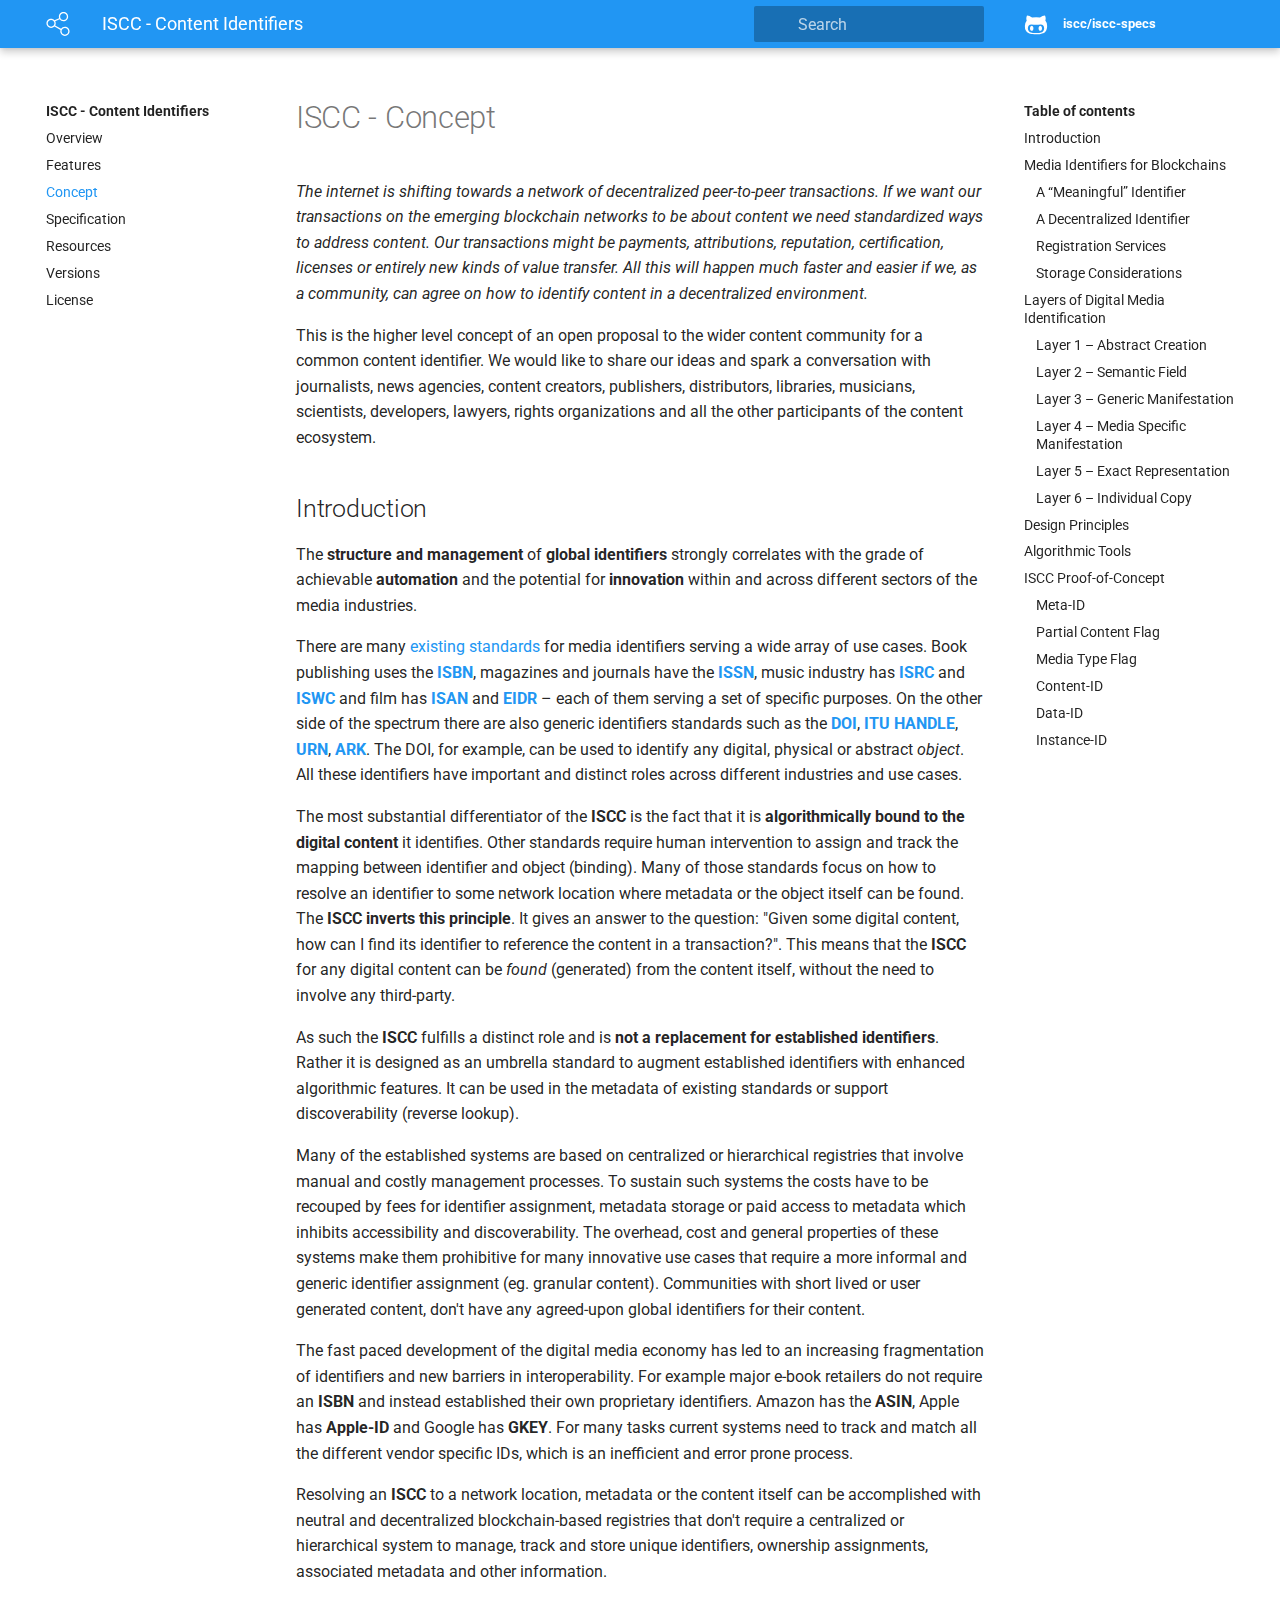
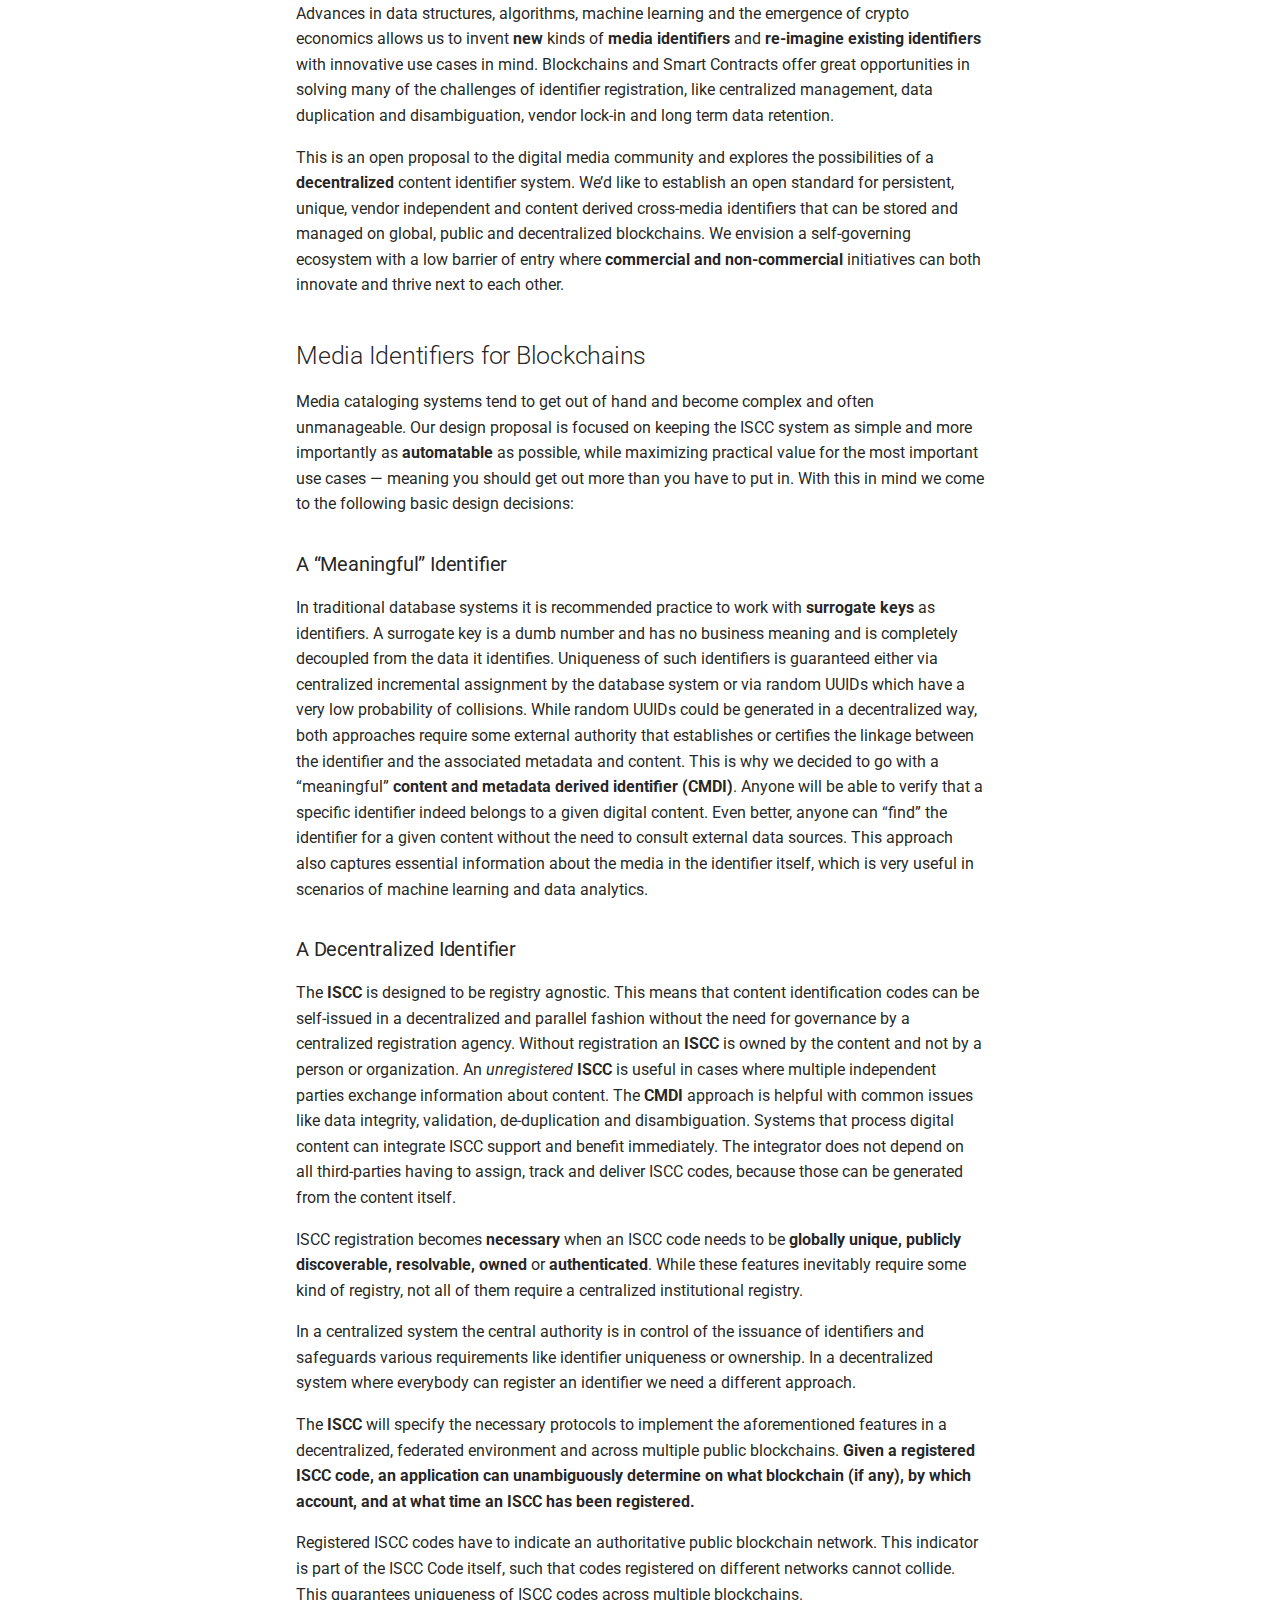
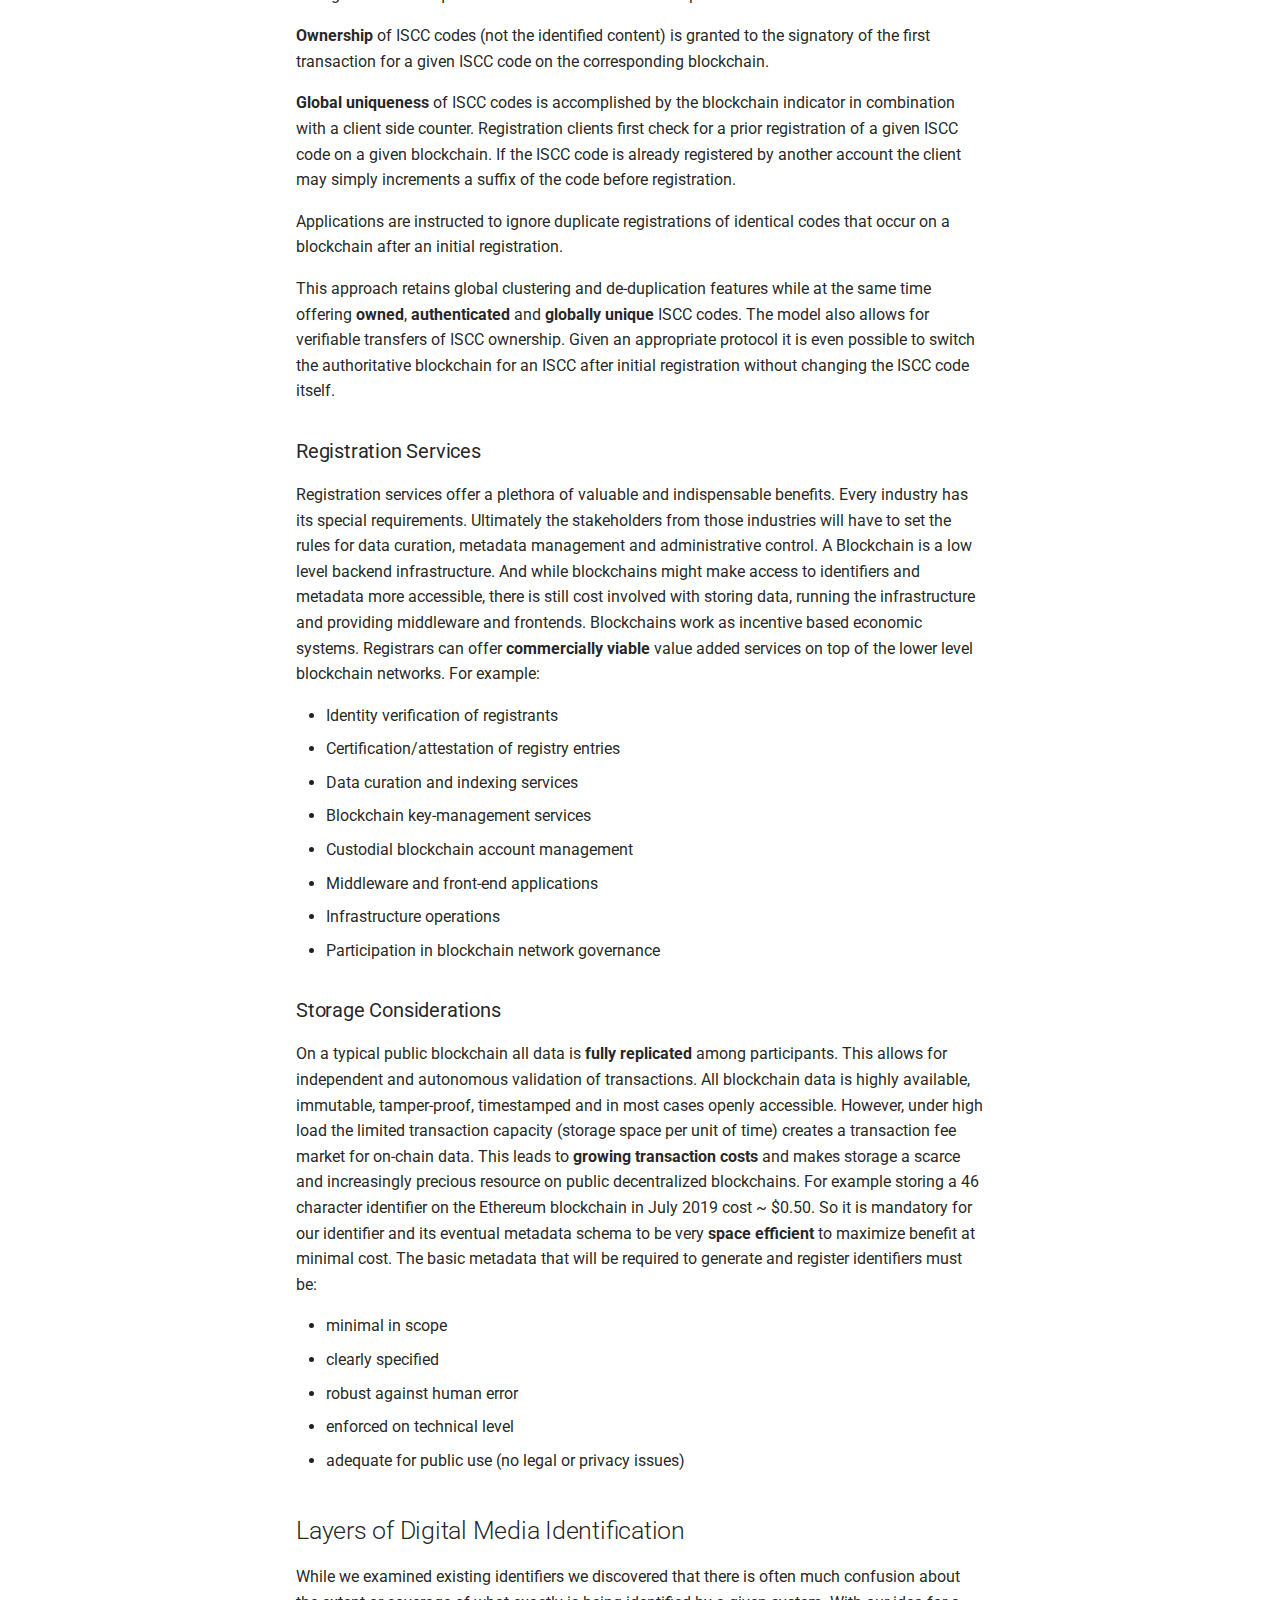
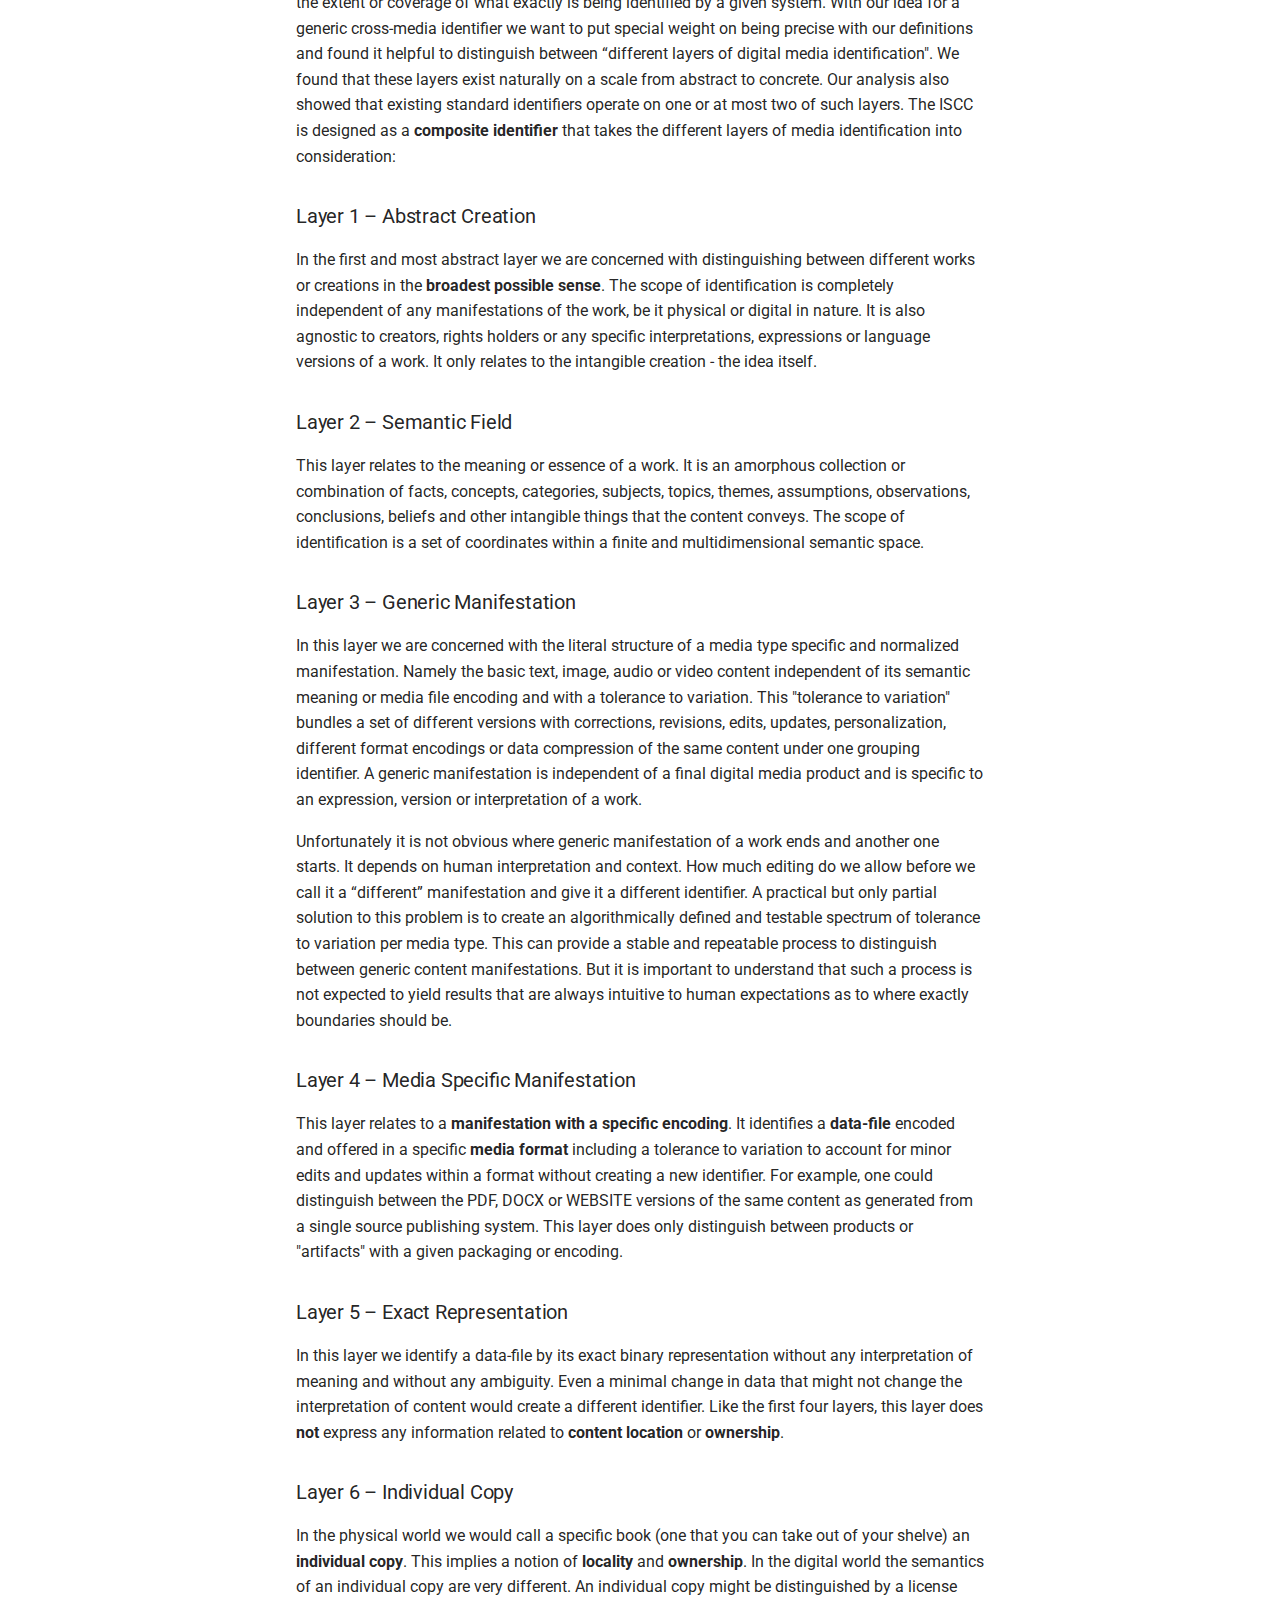
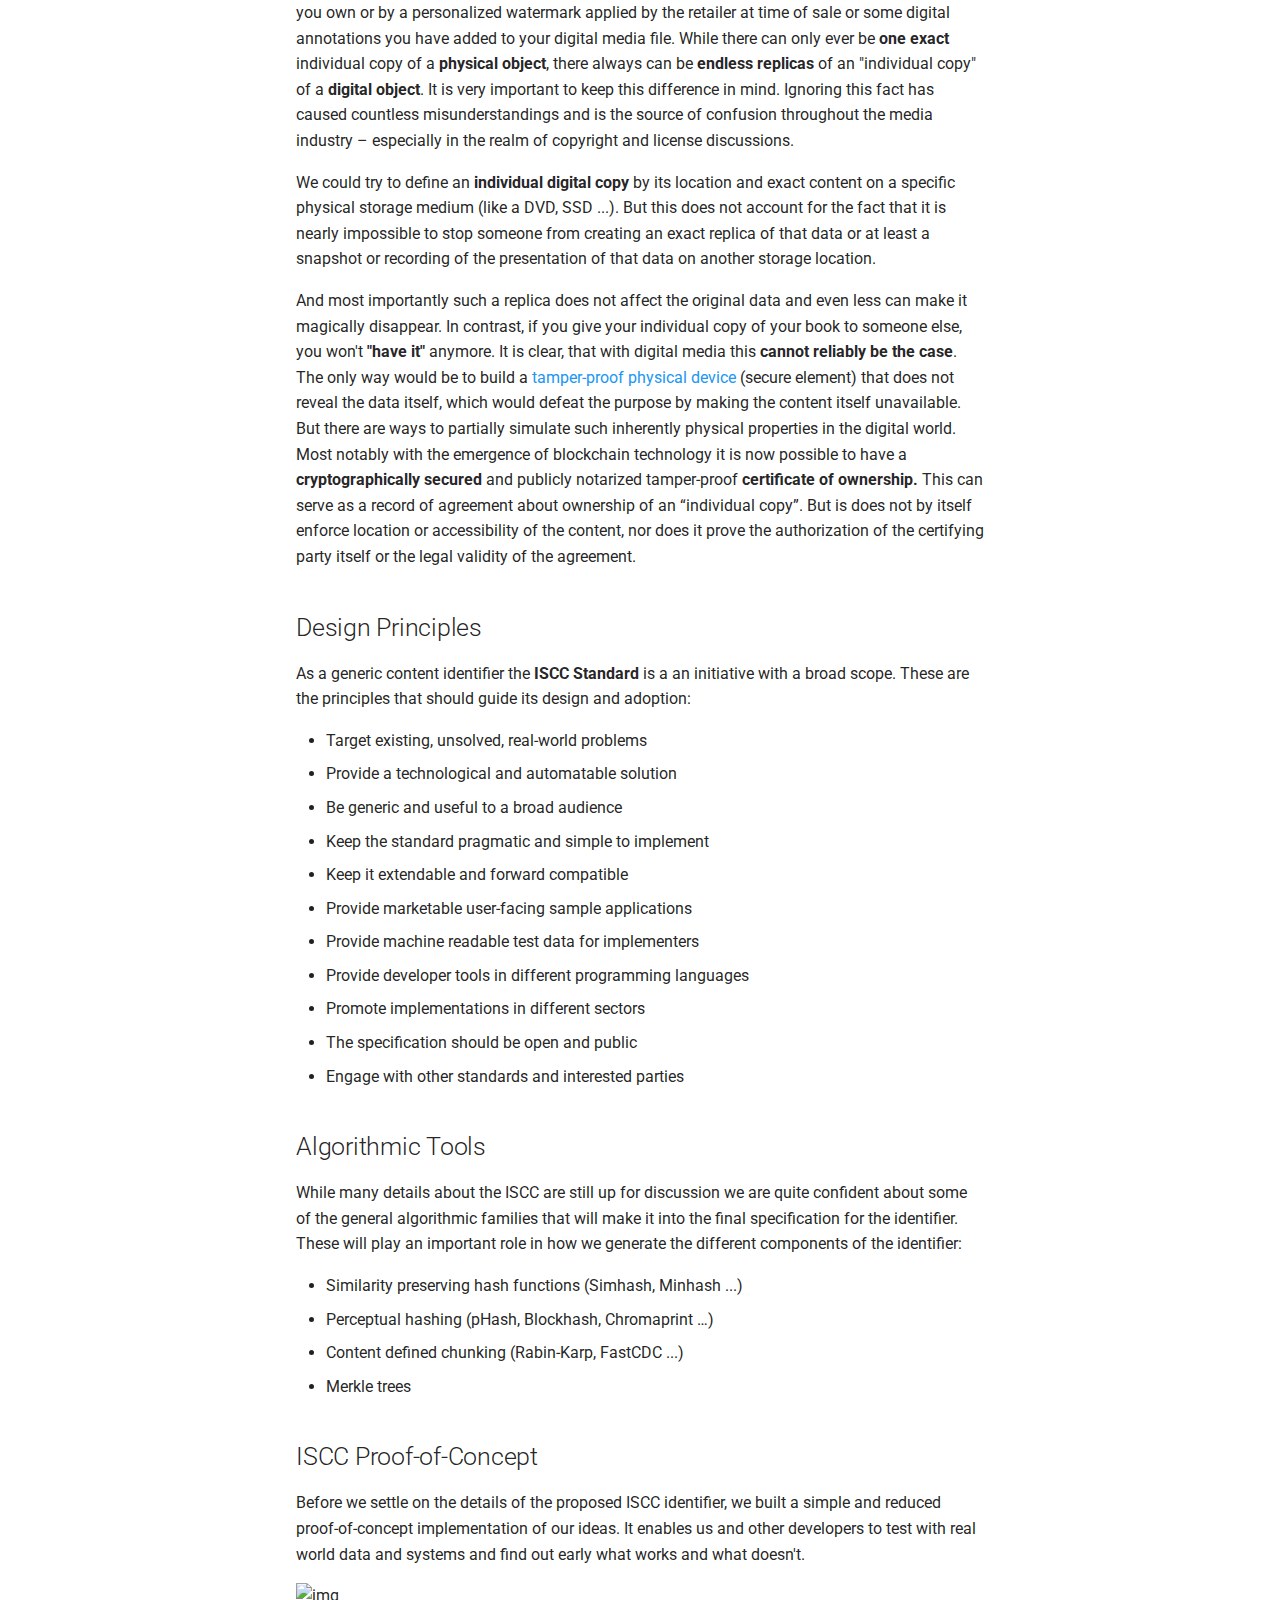
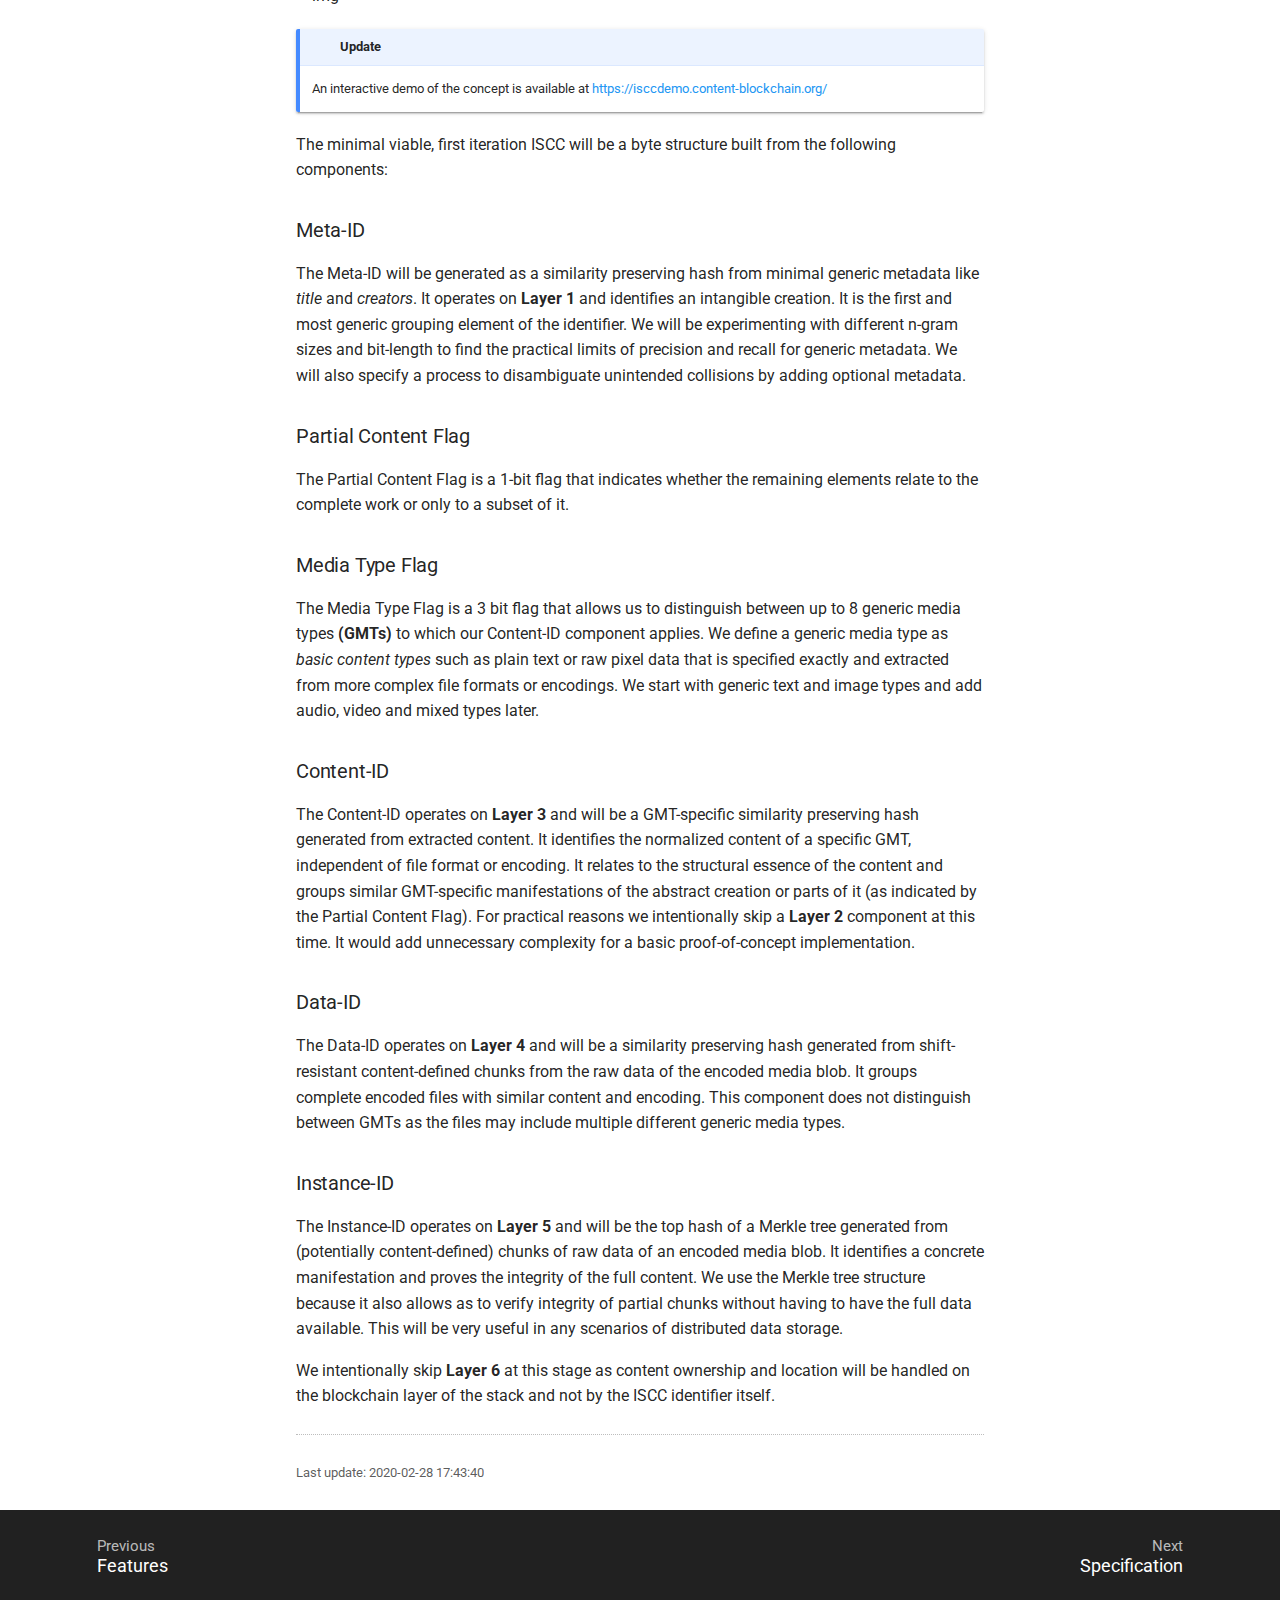
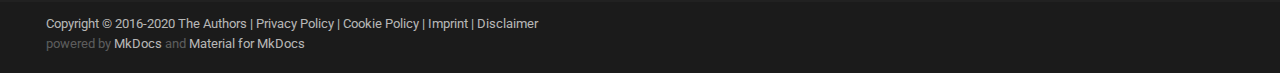
==== commit 5128f606: "Deployed 8bfcb6a with MkDocs version: 1.1.2" ====
--- a/concept/index.html
+++ b/concept/index.html
@@ -1,972 +1 @@
-
-
-
-
-<!doctype html>
-<html lang="en" class="no-js">
-  <head>
-    
-      <meta charset="utf-8">
-      <meta name="viewport" content="width=device-width,initial-scale=1">
-      <meta http-equiv="x-ua-compatible" content="ie=edge">
-      
-        <meta name="description" content="International Standard Content Code - Specification">
-      
-      
-        <link rel="canonical" href="http://iscc.codes/concept/">
-      
-      
-        <meta name="author" content="Titusz Pan">
-      
-      
-        <meta name="lang:clipboard.copy" content="Copy to clipboard">
-      
-        <meta name="lang:clipboard.copied" content="Copied to clipboard">
-      
-        <meta name="lang:search.language" content="en">
-      
-        <meta name="lang:search.pipeline.stopwords" content="True">
-      
-        <meta name="lang:search.pipeline.trimmer" content="True">
-      
-        <meta name="lang:search.result.none" content="No matching documents">
-      
-        <meta name="lang:search.result.one" content="1 matching document">
-      
-        <meta name="lang:search.result.other" content="# matching documents">
-      
-        <meta name="lang:search.tokenizer" content="[\s\-]+">
-      
-      <link rel="shortcut icon" href="../images/favicon.png">
-      <meta name="generator" content="mkdocs-1.0.4, mkdocs-material-4.6.3">
-    
-    
-      
-        <title>Concept - ISCC - Content Identifiers</title>
-      
-    
-    
-      <link rel="stylesheet" href="../assets/stylesheets/application.adb8469c.css">
-      
-        <link rel="stylesheet" href="../assets/stylesheets/application-palette.a8b3c06d.css">
-      
-      
-        
-        
-        <meta name="theme-color" content="#2196f3">
-      
-    
-    
-      <script src="../assets/javascripts/modernizr.86422ebf.js"></script>
-    
-    
-      
-        <link href="https://fonts.gstatic.com" rel="preconnect" crossorigin>
-        <link rel="stylesheet" href="https://fonts.googleapis.com/css?family=Roboto:300,400,400i,700%7CRoboto+Mono&display=fallback">
-        <style>body,input{font-family:"Roboto","Helvetica Neue",Helvetica,Arial,sans-serif}code,kbd,pre{font-family:"Roboto Mono","Courier New",Courier,monospace}</style>
-      
-    
-    <link rel="stylesheet" href="../assets/fonts/material-icons.css">
-    
-    
-      <link rel="stylesheet" href="../stylesheets/custom.css">
-    
-    
-      
-    
-    
-  </head>
-  
-    
-    
-    <body dir="ltr" data-md-color-primary="blue" data-md-color-accent="pink">
-  
-    <svg class="md-svg">
-      <defs>
-        
-        
-          <svg xmlns="http://www.w3.org/2000/svg" width="416" height="448" viewBox="0 0 416 448" id="__github"><path fill="currentColor" d="M160 304q0 10-3.125 20.5t-10.75 19T128 352t-18.125-8.5-10.75-19T96 304t3.125-20.5 10.75-19T128 256t18.125 8.5 10.75 19T160 304zm160 0q0 10-3.125 20.5t-10.75 19T288 352t-18.125-8.5-10.75-19T256 304t3.125-20.5 10.75-19T288 256t18.125 8.5 10.75 19T320 304zm40 0q0-30-17.25-51T296 232q-10.25 0-48.75 5.25Q229.5 240 208 240t-39.25-2.75Q130.75 232 120 232q-29.5 0-46.75 21T56 304q0 22 8 38.375t20.25 25.75 30.5 15 35 7.375 37.25 1.75h42q20.5 0 37.25-1.75t35-7.375 30.5-15 20.25-25.75T360 304zm56-44q0 51.75-15.25 82.75-9.5 19.25-26.375 33.25t-35.25 21.5-42.5 11.875-42.875 5.5T212 416q-19.5 0-35.5-.75t-36.875-3.125-38.125-7.5-34.25-12.875T37 371.5t-21.5-28.75Q0 312 0 260q0-59.25 34-99-6.75-20.5-6.75-42.5 0-29 12.75-54.5 27 0 47.5 9.875t47.25 30.875Q171.5 96 212 96q37 0 70 8 26.25-20.5 46.75-30.25T376 64q12.75 25.5 12.75 54.5 0 21.75-6.75 42 34 40 34 99.5z"/></svg>
-        
-      </defs>
-    </svg>
-    <input class="md-toggle" data-md-toggle="drawer" type="checkbox" id="__drawer" autocomplete="off">
-    <input class="md-toggle" data-md-toggle="search" type="checkbox" id="__search" autocomplete="off">
-    <label class="md-overlay" data-md-component="overlay" for="__drawer"></label>
-    
-      <a href="#iscc-concept" tabindex="0" class="md-skip">
-        Skip to content
-      </a>
-    
-    
-      <header class="md-header" data-md-component="header">
-  <nav class="md-header-nav md-grid">
-    <div class="md-flex">
-      <div class="md-flex__cell md-flex__cell--shrink">
-        <a href="http://iscc.codes" title="ISCC - Content Identifiers" aria-label="ISCC - Content Identifiers" class="md-header-nav__button md-logo">
-          
-            <img alt="logo" src="../images/logo-white.svg" width="24" height="24">
-          
-        </a>
-      </div>
-      <div class="md-flex__cell md-flex__cell--shrink">
-        <label class="md-icon md-icon--menu md-header-nav__button" for="__drawer"></label>
-      </div>
-      <div class="md-flex__cell md-flex__cell--stretch">
-        <div class="md-flex__ellipsis md-header-nav__title" data-md-component="title">
-          
-            <span class="md-header-nav__topic">
-              ISCC - Content Identifiers
-            </span>
-            <span class="md-header-nav__topic">
-              
-                Concept
-              
-            </span>
-          
-        </div>
-      </div>
-      <div class="md-flex__cell md-flex__cell--shrink">
-        
-          <label class="md-icon md-icon--search md-header-nav__button" for="__search"></label>
-          
-<div class="md-search" data-md-component="search" role="dialog">
-  <label class="md-search__overlay" for="__search"></label>
-  <div class="md-search__inner" role="search">
-    <form class="md-search__form" name="search">
-      <input type="text" class="md-search__input" aria-label="search" name="query" placeholder="Search" autocapitalize="off" autocorrect="off" autocomplete="off" spellcheck="false" data-md-component="query" data-md-state="active">
-      <label class="md-icon md-search__icon" for="__search"></label>
-      <button type="reset" class="md-icon md-search__icon" data-md-component="reset" tabindex="-1">
-        &#xE5CD;
-      </button>
-    </form>
-    <div class="md-search__output">
-      <div class="md-search__scrollwrap" data-md-scrollfix>
-        <div class="md-search-result" data-md-component="result">
-          <div class="md-search-result__meta">
-            Type to start searching
-          </div>
-          <ol class="md-search-result__list"></ol>
-        </div>
-      </div>
-    </div>
-  </div>
-</div>
-        
-      </div>
-      
-        <div class="md-flex__cell md-flex__cell--shrink">
-          <div class="md-header-nav__source">
-            
-
-
-  
-
-<a href="https://github.com/iscc/iscc-specs/" title="Go to repository" class="md-source" data-md-source="github">
-  
-    <div class="md-source__icon">
-      <svg viewBox="0 0 24 24" width="24" height="24">
-        <use xlink:href="#__github" width="24" height="24"></use>
-      </svg>
-    </div>
-  
-  <div class="md-source__repository">
-    iscc/iscc-specs
-  </div>
-</a>
-          </div>
-        </div>
-      
-    </div>
-  </nav>
-</header>
-    
-    <div class="md-container">
-      
-        
-      
-      
-      <main class="md-main" role="main">
-        <div class="md-main__inner md-grid" data-md-component="container">
-          
-            
-              <div class="md-sidebar md-sidebar--primary" data-md-component="navigation">
-                <div class="md-sidebar__scrollwrap">
-                  <div class="md-sidebar__inner">
-                    <nav class="md-nav md-nav--primary" data-md-level="0">
-  <label class="md-nav__title md-nav__title--site" for="__drawer">
-    <a href="http://iscc.codes" title="ISCC - Content Identifiers" class="md-nav__button md-logo">
-      
-        <img alt="logo" src="../images/logo-white.svg" width="48" height="48">
-      
-    </a>
-    ISCC - Content Identifiers
-  </label>
-  
-    <div class="md-nav__source">
-      
-
-
-  
-
-<a href="https://github.com/iscc/iscc-specs/" title="Go to repository" class="md-source" data-md-source="github">
-  
-    <div class="md-source__icon">
-      <svg viewBox="0 0 24 24" width="24" height="24">
-        <use xlink:href="#__github" width="24" height="24"></use>
-      </svg>
-    </div>
-  
-  <div class="md-source__repository">
-    iscc/iscc-specs
-  </div>
-</a>
-    </div>
-  
-  <ul class="md-nav__list" data-md-scrollfix>
-    
-      
-      
-      
-
-
-  <li class="md-nav__item">
-    <a href=".." title="Overview" class="md-nav__link">
-      Overview
-    </a>
-  </li>
-
-    
-      
-      
-      
-
-
-  <li class="md-nav__item">
-    <a href="../features/" title="Features" class="md-nav__link">
-      Features
-    </a>
-  </li>
-
-    
-      
-      
-      
-
-  
-
-
-  <li class="md-nav__item md-nav__item--active">
-    
-    <input class="md-toggle md-nav__toggle" data-md-toggle="toc" type="checkbox" id="__toc">
-    
-      
-    
-    
-      <label class="md-nav__link md-nav__link--active" for="__toc">
-        Concept
-      </label>
-    
-    <a href="./" title="Concept" class="md-nav__link md-nav__link--active">
-      Concept
-    </a>
-    
-      
-<nav class="md-nav md-nav--secondary">
-  
-  
-    
-  
-  
-    <label class="md-nav__title" for="__toc">Table of contents</label>
-    <ul class="md-nav__list" data-md-scrollfix>
-      
-        <li class="md-nav__item">
-  <a href="#introduction" class="md-nav__link">
-    Introduction
-  </a>
-  
-</li>
-      
-        <li class="md-nav__item">
-  <a href="#media-identifiers-for-blockchains" class="md-nav__link">
-    Media Identifiers for Blockchains
-  </a>
-  
-    <nav class="md-nav">
-      <ul class="md-nav__list">
-        
-          <li class="md-nav__item">
-  <a href="#a-meaningful-identifier" class="md-nav__link">
-    A “Meaningful” Identifier
-  </a>
-  
-</li>
-        
-          <li class="md-nav__item">
-  <a href="#a-decentralized-identifier" class="md-nav__link">
-    A Decentralized Identifier
-  </a>
-  
-</li>
-        
-          <li class="md-nav__item">
-  <a href="#registration-services" class="md-nav__link">
-    Registration Services
-  </a>
-  
-</li>
-        
-          <li class="md-nav__item">
-  <a href="#storage-considerations" class="md-nav__link">
-    Storage Considerations
-  </a>
-  
-</li>
-        
-      </ul>
-    </nav>
-  
-</li>
-      
-        <li class="md-nav__item">
-  <a href="#layers-of-digital-media-identification" class="md-nav__link">
-    Layers of Digital Media Identification
-  </a>
-  
-    <nav class="md-nav">
-      <ul class="md-nav__list">
-        
-          <li class="md-nav__item">
-  <a href="#layer-1-abstract-creation" class="md-nav__link">
-    Layer 1 – Abstract Creation
-  </a>
-  
-</li>
-        
-          <li class="md-nav__item">
-  <a href="#layer-2-semantic-field" class="md-nav__link">
-    Layer 2 – Semantic Field
-  </a>
-  
-</li>
-        
-          <li class="md-nav__item">
-  <a href="#layer-3-generic-manifestation" class="md-nav__link">
-    Layer 3 – Generic Manifestation
-  </a>
-  
-</li>
-        
-          <li class="md-nav__item">
-  <a href="#layer-4-media-specific-manifestation" class="md-nav__link">
-    Layer 4 – Media Specific Manifestation
-  </a>
-  
-</li>
-        
-          <li class="md-nav__item">
-  <a href="#layer-5-exact-representation" class="md-nav__link">
-    Layer 5 – Exact Representation
-  </a>
-  
-</li>
-        
-          <li class="md-nav__item">
-  <a href="#layer-6-individual-copy" class="md-nav__link">
-    Layer 6 – Individual Copy
-  </a>
-  
-</li>
-        
-      </ul>
-    </nav>
-  
-</li>
-      
-        <li class="md-nav__item">
-  <a href="#design-principles" class="md-nav__link">
-    Design Principles
-  </a>
-  
-</li>
-      
-        <li class="md-nav__item">
-  <a href="#algorithmic-tools" class="md-nav__link">
-    Algorithmic Tools
-  </a>
-  
-</li>
-      
-        <li class="md-nav__item">
-  <a href="#iscc-proof-of-concept" class="md-nav__link">
-    ISCC Proof-of-Concept
-  </a>
-  
-    <nav class="md-nav">
-      <ul class="md-nav__list">
-        
-          <li class="md-nav__item">
-  <a href="#meta-id" class="md-nav__link">
-    Meta-ID
-  </a>
-  
-</li>
-        
-          <li class="md-nav__item">
-  <a href="#partial-content-flag" class="md-nav__link">
-    Partial Content Flag
-  </a>
-  
-</li>
-        
-          <li class="md-nav__item">
-  <a href="#media-type-flag" class="md-nav__link">
-    Media Type Flag
-  </a>
-  
-</li>
-        
-          <li class="md-nav__item">
-  <a href="#content-id" class="md-nav__link">
-    Content-ID
-  </a>
-  
-</li>
-        
-          <li class="md-nav__item">
-  <a href="#data-id" class="md-nav__link">
-    Data-ID
-  </a>
-  
-</li>
-        
-          <li class="md-nav__item">
-  <a href="#instance-id" class="md-nav__link">
-    Instance-ID
-  </a>
-  
-</li>
-        
-      </ul>
-    </nav>
-  
-</li>
-      
-      
-      
-      
-      
-    </ul>
-  
-</nav>
-    
-  </li>
-
-    
-      
-      
-      
-
-
-  <li class="md-nav__item">
-    <a href="../specification/" title="Specification" class="md-nav__link">
-      Specification
-    </a>
-  </li>
-
-    
-      
-      
-      
-
-
-  <li class="md-nav__item">
-    <a href="../resources/" title="Resources" class="md-nav__link">
-      Resources
-    </a>
-  </li>
-
-    
-      
-      
-      
-
-
-  <li class="md-nav__item md-nav__item--nested">
-    
-      <input class="md-toggle md-nav__toggle" data-md-toggle="nav-6" type="checkbox" id="nav-6">
-    
-    <label class="md-nav__link" for="nav-6">
-      Versions
-    </label>
-    <nav class="md-nav" data-md-component="collapsible" data-md-level="1">
-      <label class="md-nav__title" for="nav-6">
-        Versions
-      </label>
-      <ul class="md-nav__list" data-md-scrollfix>
-        
-        
-          
-          
-          
-
-
-  <li class="md-nav__item">
-    <a href="../specification/" title="Version 1.x" class="md-nav__link">
-      Version 1.x
-    </a>
-  </li>
-
-        
-          
-          
-          
-
-
-  <li class="md-nav__item">
-    <a href="https://github.com/iscc/iscc-specs/blob/version-1.0/docs/specification.md" title="Version 1.0" class="md-nav__link">
-      Version 1.0
-    </a>
-  </li>
-
-        
-      </ul>
-    </nav>
-  </li>
-
-    
-      
-      
-      
-
-
-  <li class="md-nav__item">
-    <a href="../license/" title="License" class="md-nav__link">
-      License
-    </a>
-  </li>
-
-    
-  </ul>
-</nav>
-                  </div>
-                </div>
-              </div>
-            
-            
-              <div class="md-sidebar md-sidebar--secondary" data-md-component="toc">
-                <div class="md-sidebar__scrollwrap">
-                  <div class="md-sidebar__inner">
-                    
-<nav class="md-nav md-nav--secondary">
-  
-  
-    
-  
-  
-    <label class="md-nav__title" for="__toc">Table of contents</label>
-    <ul class="md-nav__list" data-md-scrollfix>
-      
-        <li class="md-nav__item">
-  <a href="#introduction" class="md-nav__link">
-    Introduction
-  </a>
-  
-</li>
-      
-        <li class="md-nav__item">
-  <a href="#media-identifiers-for-blockchains" class="md-nav__link">
-    Media Identifiers for Blockchains
-  </a>
-  
-    <nav class="md-nav">
-      <ul class="md-nav__list">
-        
-          <li class="md-nav__item">
-  <a href="#a-meaningful-identifier" class="md-nav__link">
-    A “Meaningful” Identifier
-  </a>
-  
-</li>
-        
-          <li class="md-nav__item">
-  <a href="#a-decentralized-identifier" class="md-nav__link">
-    A Decentralized Identifier
-  </a>
-  
-</li>
-        
-          <li class="md-nav__item">
-  <a href="#registration-services" class="md-nav__link">
-    Registration Services
-  </a>
-  
-</li>
-        
-          <li class="md-nav__item">
-  <a href="#storage-considerations" class="md-nav__link">
-    Storage Considerations
-  </a>
-  
-</li>
-        
-      </ul>
-    </nav>
-  
-</li>
-      
-        <li class="md-nav__item">
-  <a href="#layers-of-digital-media-identification" class="md-nav__link">
-    Layers of Digital Media Identification
-  </a>
-  
-    <nav class="md-nav">
-      <ul class="md-nav__list">
-        
-          <li class="md-nav__item">
-  <a href="#layer-1-abstract-creation" class="md-nav__link">
-    Layer 1 – Abstract Creation
-  </a>
-  
-</li>
-        
-          <li class="md-nav__item">
-  <a href="#layer-2-semantic-field" class="md-nav__link">
-    Layer 2 – Semantic Field
-  </a>
-  
-</li>
-        
-          <li class="md-nav__item">
-  <a href="#layer-3-generic-manifestation" class="md-nav__link">
-    Layer 3 – Generic Manifestation
-  </a>
-  
-</li>
-        
-          <li class="md-nav__item">
-  <a href="#layer-4-media-specific-manifestation" class="md-nav__link">
-    Layer 4 – Media Specific Manifestation
-  </a>
-  
-</li>
-        
-          <li class="md-nav__item">
-  <a href="#layer-5-exact-representation" class="md-nav__link">
-    Layer 5 – Exact Representation
-  </a>
-  
-</li>
-        
-          <li class="md-nav__item">
-  <a href="#layer-6-individual-copy" class="md-nav__link">
-    Layer 6 – Individual Copy
-  </a>
-  
-</li>
-        
-      </ul>
-    </nav>
-  
-</li>
-      
-        <li class="md-nav__item">
-  <a href="#design-principles" class="md-nav__link">
-    Design Principles
-  </a>
-  
-</li>
-      
-        <li class="md-nav__item">
-  <a href="#algorithmic-tools" class="md-nav__link">
-    Algorithmic Tools
-  </a>
-  
-</li>
-      
-        <li class="md-nav__item">
-  <a href="#iscc-proof-of-concept" class="md-nav__link">
-    ISCC Proof-of-Concept
-  </a>
-  
-    <nav class="md-nav">
-      <ul class="md-nav__list">
-        
-          <li class="md-nav__item">
-  <a href="#meta-id" class="md-nav__link">
-    Meta-ID
-  </a>
-  
-</li>
-        
-          <li class="md-nav__item">
-  <a href="#partial-content-flag" class="md-nav__link">
-    Partial Content Flag
-  </a>
-  
-</li>
-        
-          <li class="md-nav__item">
-  <a href="#media-type-flag" class="md-nav__link">
-    Media Type Flag
-  </a>
-  
-</li>
-        
-          <li class="md-nav__item">
-  <a href="#content-id" class="md-nav__link">
-    Content-ID
-  </a>
-  
-</li>
-        
-          <li class="md-nav__item">
-  <a href="#data-id" class="md-nav__link">
-    Data-ID
-  </a>
-  
-</li>
-        
-          <li class="md-nav__item">
-  <a href="#instance-id" class="md-nav__link">
-    Instance-ID
-  </a>
-  
-</li>
-        
-      </ul>
-    </nav>
-  
-</li>
-      
-      
-      
-      
-      
-    </ul>
-  
-</nav>
-                  </div>
-                </div>
-              </div>
-            
-          
-          <div class="md-content">
-            <article class="md-content__inner md-typeset">
-              
-                
-                  <a href="https://github.com/iscc/iscc-specs/edit/master/docs/concept.md" title="Edit this page" class="md-icon md-content__icon">&#xE3C9;</a>
-                
-                
-                <h1 id="iscc-concept">ISCC - Concept<a class="headerlink" href="#iscc-concept" title="Permanent link">#</a></h1>
-<p><strong>Last revised on:</strong> 2019-07-29</p>
-<p><em>The internet is shifting towards a network of decentralized peer-to-peer transactions. If we want our transactions on the emerging blockchain networks to be about content we need standardized ways to address content. Our transactions might be payments, attributions, reputation, certification, licenses or entirely new kinds of value transfer. All this will happen much faster and easier if we, as a community, can agree on how to identify content in a decentralized environment.</em></p>
-<p>This is the higher level concept of an open proposal to the wider content community for a common content identifier. We would like to share our ideas and spark a conversation with journalists, news agencies, content creators, publishers, distributors, libraries, musicians, scientists, developers, lawyers, rights organizations and all the other participants of the content ecosystem.</p>
-<h2 id="introduction">Introduction<a class="headerlink" href="#introduction" title="Permanent link">#</a></h2>
-<p>The <strong>structure and management</strong> of <strong>global identifiers</strong> strongly correlates with the grade of achievable <strong>automation</strong> and the potential for <strong>innovation</strong> within and across different sectors of the media industries. </p>
-<p>There are many <a href="https://xkcd.com/927/">existing standards</a> for media identifiers serving a wide array of use cases. Book publishing uses the <a href="https://www.isbn-international.org/"><strong>ISBN</strong></a>, magazines and journals have the <a href="https://www.issn.org/"><strong>ISSN</strong></a>, music industry has <a href="https://isrc.ifpi.org/"><strong>ISRC</strong></a> and <a href="http://www.iswc.org/"><strong>ISWC</strong></a> and film has <a href="http://www.isan.org/"><strong>ISAN</strong></a> and <a href="https://eidr.org/"><strong>EIDR</strong></a> – each of them serving a set of specific purposes. On the other side of the spectrum there are also generic identifiers standards such as the <a href="https://www.doi.org/"><strong>DOI</strong></a>, <a href="http://www.itu.int/osg/csd/emerging_trends/handle_system/index.html"><strong>ITU HANDLE</strong></a>, <a href="https://tools.ietf.org/html/rfc8141"><strong>URN</strong></a>, <a href="https://tools.ietf.org/html/draft-kunze-ark-18"><strong>ARK</strong></a>. The DOI, for example, can be used to identify any digital, physical or abstract <em>object</em>. All these identifiers have important and distinct roles across different industries and use cases.</p>
-<p>The most substantial differentiator of the <strong>ISCC</strong> is the fact that it is <strong>algorithmically bound to the digital content</strong> it identifies. Other standards require human intervention to assign and track the mapping between identifier and object (binding). Many of those standards focus on how to resolve an identifier to some network location where metadata or the object itself can be found. The <strong>ISCC inverts this principle</strong>. It gives an answer to the question: "Given some digital content, how can I find its identifier to reference the content in a transaction?". This means that the <strong>ISCC</strong> for any digital content can be <em>found</em> (generated) from the content itself, without the need to involve any third-party. </p>
-<p>As such the <strong>ISCC</strong> fulfills a distinct role and is <strong>not a replacement for established identifiers</strong>. Rather it is designed as an umbrella standard to augment established identifiers with enhanced algorithmic features. It can be used in the metadata of existing standards or support discoverability (reverse lookup).</p>
-<p>Many of the established systems are based on centralized or hierarchical registries that involve manual and costly management processes. To sustain such systems the costs have to be recouped by fees for identifier assignment, metadata storage or paid access to metadata which inhibits accessibility and discoverability. The overhead, cost and general properties of these systems make them prohibitive for many innovative use cases that require a more informal and generic identifier assignment (eg. granular content). Communities with short lived or user generated content, don't have any agreed-upon global identifiers for their content.</p>
-<p>The fast paced development of the digital media economy has led to an increasing fragmentation of identifiers and new barriers in interoperability. For example major e-book retailers do not require an <strong>ISBN</strong> and instead established their own proprietary identifiers. Amazon has the <strong>ASIN</strong>, Apple has <strong>Apple-ID</strong> and Google has <strong>GKEY</strong>. For many tasks current systems need to track and match all the different vendor specific IDs, which is an inefficient and error prone process.</p>
-<p>Resolving an <strong>ISCC</strong> to a network location, metadata or the content itself can be accomplished with neutral and decentralized blockchain-based registries that don't require a centralized or hierarchical system to manage, track and store unique identifiers, ownership assignments, associated metadata and other information. </p>
-<p>Advances in data structures, algorithms, machine learning and the emergence of crypto economics allows us to invent <strong>new</strong> kinds of <strong>media identifiers</strong> and <strong>re-imagine existing identifiers</strong> with innovative use cases in mind. Blockchains and Smart Contracts offer great opportunities in solving many of the challenges of identifier registration, like centralized management, data duplication and disambiguation, vendor lock-in and long term data retention.</p>
-<p>This is an open proposal to the digital media community and explores the possibilities of a <strong>decentralized </strong>content identifier system. We’d like to establish an open standard for persistent, unique, vendor independent and content derived cross-media identifiers that can be stored and managed on global, public and decentralized blockchains. We envision a self-governing ecosystem with a low barrier of entry where <strong>commercial and non-commercial</strong> initiatives can both innovate and thrive next to each other.</p>
-<h2 id="media-identifiers-for-blockchains">Media Identifiers for Blockchains<a class="headerlink" href="#media-identifiers-for-blockchains" title="Permanent link">#</a></h2>
-<p>Media cataloging systems tend to get out of hand and become complex and often unmanageable. Our design proposal is focused on keeping the ISCC system as simple and more importantly as <strong>automatable</strong> as possible, while maximizing practical value for the most important use cases — meaning you should get out more than you have to put in. With this in mind we come to the following basic design decisions:</p>
-<h3 id="a-meaningful-identifier">A “Meaningful” Identifier<a class="headerlink" href="#a-meaningful-identifier" title="Permanent link">#</a></h3>
-<p>In traditional database systems it is recommended practice to work with <strong>surrogate keys</strong> as identifiers. A surrogate key is a dumb number and has no business meaning and is completely decoupled from the data it identifies. Uniqueness of such identifiers is guaranteed either via centralized incremental assignment by the database system or via random UUIDs which have a very low probability of collisions. While random UUIDs could be generated in a decentralized way, both approaches require some external authority that establishes or certifies the linkage between the identifier and the associated metadata and content. This is why we decided to go with a “meaningful” <strong>content and metadata derived identifier (CMDI)</strong>. Anyone will be able to verify that a specific identifier indeed belongs to a given digital content. Even better, anyone can “find” the identifier for a given content without the need to consult external data sources. This approach also captures essential information about the media in the identifier itself, which is very useful in scenarios of machine learning and data analytics.</p>
-<h3 id="a-decentralized-identifier">A Decentralized Identifier<a class="headerlink" href="#a-decentralized-identifier" title="Permanent link">#</a></h3>
-<p>The <strong>ISCC</strong> is designed to be registry agnostic. This means that content identification codes can be self-issued in a decentralized and parallel fashion without the need for governance by a centralized registration agency. Without registration an <strong>ISCC</strong> is owned by the content and not by a person or organization. An <em>unregistered</em> <strong>ISCC</strong> is useful in cases where multiple independent parties exchange information about content. The <strong>CMDI</strong> approach is helpful with common issues like data integrity, validation, de-duplication and disambiguation. Systems that process digital content can integrate ISCC support and benefit immediately. The integrator does not depend on all third-parties having to assign, track and deliver ISCC codes, because those can be generated from the content itself.</p>
-<p>ISCC registration becomes <strong>necessary</strong> when an ISCC code needs to be <strong>globally unique, publicly discoverable, resolvable, owned</strong> or <strong>authenticated</strong>. While these features inevitably require some kind of registry, not all of them require a centralized institutional registry.</p>
-<p>In a centralized system the central authority is in control of the issuance of identifiers and safeguards various requirements like identifier uniqueness or ownership. In a decentralized system where everybody can register an identifier we need a different approach. </p>
-<p>The <strong>ISCC</strong> will specify the necessary protocols to implement the aforementioned features in a decentralized, federated environment and across multiple public blockchains.  <strong>Given a registered ISCC code, an application can unambiguously determine on what blockchain (if any), by which account, and at what time an ISCC has been registered. </strong></p>
-<p>Registered ISCC codes have to indicate an authoritative public blockchain network. This indicator is part of the ISCC Code itself, such that codes registered on different networks cannot collide. This guarantees uniqueness of ISCC codes across multiple blockchains. </p>
-<p><strong>Ownership</strong> of ISCC codes (not the identified content) is granted to the signatory of the first transaction for a given ISCC code on the corresponding blockchain. </p>
-<p><strong>Global uniqueness</strong> of ISCC codes is accomplished by the blockchain indicator in combination with a client side counter. Registration clients first check for a prior registration of a given ISCC code on a given blockchain. If the ISCC code is already registered by another account the client may simply increments a suffix of the code before registration. </p>
-<p>Applications are instructed to ignore duplicate registrations of identical codes that occur on a blockchain after an initial registration. </p>
-<p>This approach retains global clustering and de-duplication features while at the same time offering <strong>owned</strong>, <strong>authenticated</strong> and <strong>globally unique</strong> ISCC codes. The model also allows for verifiable transfers of ISCC ownership. Given an appropriate protocol it is even possible to switch the authoritative blockchain for an ISCC after initial registration without changing the ISCC code itself.</p>
-<h3 id="registration-services">Registration Services<a class="headerlink" href="#registration-services" title="Permanent link">#</a></h3>
-<p>Registration services offer a plethora of valuable and indispensable benefits. Every industry has its special requirements. Ultimately the stakeholders from those industries will have to set the rules for data curation, metadata management and administrative control. A Blockchain is a low level backend infrastructure. And while blockchains might make access to identifiers and metadata more accessible, there is still cost involved with storing data, running the infrastructure and providing middleware and frontends. Blockchains work as incentive based economic systems. Registrars can offer <strong>commercially viable</strong> value added services on top of the lower level blockchain networks. For example:</p>
-<ul>
-<li>Identity verification of registrants</li>
-<li>Certification/attestation of registry entries</li>
-<li>Data curation and indexing services</li>
-<li>Blockchain key-management services</li>
-<li>Custodial blockchain account management</li>
-<li>Middleware and front-end applications</li>
-<li>Infrastructure operations</li>
-<li>Participation in blockchain network governance</li>
-</ul>
-<h3 id="storage-considerations">Storage Considerations<a class="headerlink" href="#storage-considerations" title="Permanent link">#</a></h3>
-<p>On a typical public blockchain all data is <strong>fully replicated</strong> among participants. This allows for independent and autonomous validation of transactions. All blockchain data is highly available, immutable, tamper-proof, timestamped and in most cases openly accessible. However, under high load the limited transaction capacity (storage space per unit of time) creates a transaction fee market for on-chain data. This leads to <strong>growing transaction costs</strong> and makes storage a scarce and increasingly precious resource on public decentralized blockchains. For example  storing a 46 character identifier on the Ethereum blockchain in July 2019 cost ~ $0.50. So it is mandatory for our identifier and its eventual metadata schema to be very <strong>space efficient </strong>to maximize benefit at minimal cost. The basic metadata that will be required to generate and register identifiers must be:</p>
-<ul>
-<li>minimal in scope</li>
-<li>clearly specified</li>
-<li>robust against human error</li>
-<li>enforced on technical level</li>
-<li>adequate for public use (no legal or privacy issues)</li>
-</ul>
-<h2 id="layers-of-digital-media-identification">Layers of Digital Media Identification<a class="headerlink" href="#layers-of-digital-media-identification" title="Permanent link">#</a></h2>
-<p>While we examined existing identifiers we discovered that there is often much confusion about the extent or coverage of what exactly is being identified by a given system. With our idea for a generic cross-media identifier we want to put special weight on being precise with our definitions and found it helpful to distinguish between “different layers of digital media identification". We found that these layers exist naturally on a scale from abstract to concrete. Our analysis also showed that existing standard identifiers operate on one or at most two of such layers. The ISCC is designed as a <strong>composite identifier</strong> that takes the different layers of media identification into consideration:</p>
-<h3 id="layer-1-abstract-creation">Layer 1 – Abstract Creation<a class="headerlink" href="#layer-1-abstract-creation" title="Permanent link">#</a></h3>
-<p>In the first and most abstract layer we are concerned with distinguishing between different works or creations in the <strong>broadest possible sense</strong>. The scope of identification is completely independent of any manifestations of the work, be it physical or digital in nature. It is also agnostic to creators, rights holders or any specific interpretations, expressions or language versions of a work. It only relates to the intangible creation - the idea itself.</p>
-<h3 id="layer-2-semantic-field">Layer 2 – Semantic Field<a class="headerlink" href="#layer-2-semantic-field" title="Permanent link">#</a></h3>
-<p>This layer relates to the meaning or essence of a work. It is an amorphous collection or combination of facts, concepts, categories, subjects, topics, themes, assumptions, observations, conclusions, beliefs and other intangible things that the content conveys. The scope of identification is a set of coordinates within a finite and multidimensional semantic space.</p>
-<h3 id="layer-3-generic-manifestation">Layer 3 – Generic Manifestation<a class="headerlink" href="#layer-3-generic-manifestation" title="Permanent link">#</a></h3>
-<p>In this layer we are concerned with the literal structure of a media type specific and normalized manifestation. Namely the basic text, image, audio or video content independent of its semantic meaning or media file encoding and with a tolerance to variation. This "tolerance to variation" bundles a set of different versions with corrections, revisions, edits, updates, personalization, different format encodings or data compression of the same content under one grouping identifier. A generic manifestation is independent of a final digital media product and is specific to an expression, version or interpretation of a work.</p>
-<p>Unfortunately it is not obvious where generic manifestation of a work ends and another one starts. It depends on human interpretation and context. How much editing do we allow before we call it a “different” manifestation and give it a different identifier. A practical but only partial solution to this problem is to create an algorithmically defined and testable spectrum of tolerance to variation per media type. This can provide a stable and repeatable process to distinguish between generic content manifestations. But it is important to understand that such a process is not expected to yield results that are always intuitive to human expectations as to where exactly boundaries should be.</p>
-<h3 id="layer-4-media-specific-manifestation">Layer 4 – Media Specific Manifestation<a class="headerlink" href="#layer-4-media-specific-manifestation" title="Permanent link">#</a></h3>
-<p>This layer relates to a <strong>manifestation with a specific encoding</strong>. It identifies a <strong>data-file</strong> encoded and offered in a specific <strong>media format </strong>including a tolerance to variation to account for minor edits and updates within a format without creating a new identifier. For example, one could distinguish between the PDF, DOCX or WEBSITE versions of the same content as generated from a single source publishing system. This layer does only distinguish between products or "artifacts" with a given packaging or encoding.</p>
-<h3 id="layer-5-exact-representation">Layer 5 – Exact Representation<a class="headerlink" href="#layer-5-exact-representation" title="Permanent link">#</a></h3>
-<p>In this layer we identify a data-file by its exact binary representation without any interpretation of meaning and without any ambiguity. Even a minimal change in data that might not change the interpretation of content would create a different identifier. Like the first four layers, this layer does <strong>not </strong>express any information related to <strong>content location</strong> or <strong>ownership</strong>.</p>
-<h3 id="layer-6-individual-copy">Layer 6 – Individual Copy<a class="headerlink" href="#layer-6-individual-copy" title="Permanent link">#</a></h3>
-<p>In the physical world we would call a specific book (one that you can take out of your shelve) an <strong>individual copy</strong>. This implies a notion of <strong>locality </strong>and <strong>ownership</strong>. In the digital world the semantics of an individual copy are very different. An individual copy might be distinguished by a license you own or by a personalized watermark applied by the retailer at time of sale or some digital annotations you have added to your digital media file. While there can only ever be <strong>one exact</strong> individual copy of a <strong>physical object</strong>, there always can be <strong>endless replicas</strong> of an "individual copy" of a <strong>digital object</strong>. It is very important to keep this difference in mind. Ignoring this fact has caused countless misunderstandings and is the source of confusion throughout the media industry – especially in the realm of copyright and license discussions.</p>
-<p>We could try to define an <strong>individual digital copy</strong> by its location and exact content on a specific physical storage medium (like a DVD, SSD ...). But this does not account for the fact that it is nearly impossible to stop someone from creating an exact replica of that data or at least a snapshot or recording of the presentation of that data on another storage location.</p>
-<p>And most importantly such a replica does not affect the original data and even less can make it magically disappear. In contrast, if you give your individual copy of your book to someone else, you won't <strong>"have it"</strong> anymore. It is clear, that with digital media this <strong>cannot reliably be the case</strong>. The only way would be to build a <a href="https://opendime.com/">tamper-proof physical device</a> (secure element) that does not reveal the data itself, which would defeat the purpose by making the content itself unavailable. But there are ways to partially simulate such inherently physical properties in the digital world. Most notably with the emergence of blockchain technology it is now possible to have a <strong>cryptographically secured</strong> and publicly notarized tamper-proof <strong>certificate of ownership. </strong> This can serve as a record of agreement about ownership of an “individual copy”. But is does not by itself enforce location or accessibility of the content, nor does it prove the authorization of the certifying party itself or the legal validity of the agreement.</p>
-<h2 id="design-principles">Design Principles<a class="headerlink" href="#design-principles" title="Permanent link">#</a></h2>
-<p>As a generic content identifier the <strong>ISCC Standard</strong> is a an initiative with a broad scope. These are the principles that should guide its design and adoption:</p>
-<ul>
-<li>Target existing, unsolved, real-world problems</li>
-<li>Provide a technological and automatable solution</li>
-<li>Be generic and useful to a broad audience</li>
-<li>Keep the standard pragmatic and simple to implement</li>
-<li>Keep it extendable and forward compatible</li>
-<li>Provide marketable user-facing sample applications</li>
-<li>Provide machine readable test data for implementers</li>
-<li>Provide developer tools in different programming languages</li>
-<li>Promote implementations in different sectors</li>
-<li>The specification should be open and public</li>
-<li>Engage with other standards and interested parties</li>
-</ul>
-<h2 id="algorithmic-tools">Algorithmic Tools<a class="headerlink" href="#algorithmic-tools" title="Permanent link">#</a></h2>
-<p>While many details about the ISCC are still up for discussion we are quite confident about some of the general algorithmic families that will make it into the final specification for the identifier. These will play an important role in how we generate the different components of the identifier:</p>
-<ul>
-<li>Similarity preserving hash functions (Simhash, Minhash ...)</li>
-<li>Perceptual hashing (pHash, Blockhash, Chromaprint …)</li>
-<li>Content defined chunking (Rabin-Karp, FastCDC ...)</li>
-<li>Merkle trees</li>
-</ul>
-<h2 id="iscc-proof-of-concept">ISCC Proof-of-Concept<a class="headerlink" href="#iscc-proof-of-concept" title="Permanent link">#</a></h2>
-<p>Before we settle on the details of the proposed ISCC identifier, we built a simple and reduced proof-of-concept implementation of our ideas. It enables us and other developers to test with real world data and systems and find out early what works and what doesn't.</p>
-<p><img alt="img" src="../images/iscc-web-demo.svg" /></p>
-<div class="admonition update">
-<p class="admonition-title">Update</p>
-<p>An interactive demo of the concept is available at <a href="https://isccdemo.content-blockchain.org/">https://isccdemo.content-blockchain.org/</a></p>
-</div>
-<p>The minimal viable, first iteration ISCC will be a byte structure built from the following components:</p>
-<h3 id="meta-id">Meta-ID<a class="headerlink" href="#meta-id" title="Permanent link">#</a></h3>
-<p>The Meta-ID will be generated as a similarity preserving hash from minimal generic metadata like <em>title </em>and <em>creators</em>. It operates on <strong>Layer 1 </strong> and identifies an intangible creation. It is the first and most generic grouping element of the identifier. We will be experimenting with different n-gram sizes and bit-length to find the practical limits of precision and recall for generic metadata. We will also specify a process to disambiguate unintended collisions by adding optional metadata.</p>
-<h3 id="partial-content-flag">Partial Content Flag<a class="headerlink" href="#partial-content-flag" title="Permanent link">#</a></h3>
-<p>The Partial Content Flag is a 1-bit flag that indicates whether the remaining elements relate to the complete work or only to a subset of it.</p>
-<h3 id="media-type-flag">Media Type Flag<a class="headerlink" href="#media-type-flag" title="Permanent link">#</a></h3>
-<p>The Media Type Flag is a 3 bit flag that allows us to distinguish between up to 8 generic media types <strong>(GMTs)</strong> to which our Content-ID component applies. We define a generic media type as <em>basic content types</em> such as plain text or raw pixel data that is specified exactly and extracted from more complex file formats or encodings. We start with generic text and image types and add audio, video and mixed types later.</p>
-<h3 id="content-id">Content-ID<a class="headerlink" href="#content-id" title="Permanent link">#</a></h3>
-<p>The Content-ID operates on <strong>Layer 3</strong> and will be a GMT-specific similarity preserving hash generated from extracted content. It identifies the normalized content of a specific GMT, independent of file format or encoding. It relates to the structural essence of the content and groups similar GMT-specific manifestations of the abstract creation or parts of it (as indicated by the Partial Content Flag). For practical reasons we intentionally skip a <strong>Layer 2</strong> component at this time. It would add unnecessary complexity for a basic proof-of-concept implementation.</p>
-<h3 id="data-id">Data-ID<a class="headerlink" href="#data-id" title="Permanent link">#</a></h3>
-<p>The Data-ID operates on <strong>Layer 4 </strong>and will be a similarity preserving hash generated from shift-resistant content-defined chunks from the raw data of the encoded media blob. It groups complete encoded files with similar content and encoding. This component does not distinguish between GMTs as the files may include multiple different generic media types.</p>
-<h3 id="instance-id">Instance-ID<a class="headerlink" href="#instance-id" title="Permanent link">#</a></h3>
-<p>The Instance-ID operates on <strong>Layer 5 </strong>and will be the top hash of a Merkle tree generated from (potentially content-defined) chunks of raw data of an encoded media blob. It identifies a concrete manifestation and proves the integrity of the full content. We use the Merkle tree structure because it also allows as to verify integrity of partial chunks without having to have the full data available. This will be very useful in any scenarios of distributed data storage.</p>
-<p>We intentionally skip <strong>Layer 6</strong> at this stage as content ownership and location will be handled on the blockchain layer of the stack and not by the ISCC identifier itself.</p>
-                
-                  
-                
-                
-                  
-                  <hr>
-                  <div class="md-source-date">
-                    <small>
-                      
-                        Last update: 2019-07-29
-                      
-                    </small>
-                  </div>
-                
-              
-              
-                
-
-
-              
-            </article>
-          </div>
-        </div>
-      </main>
-      
-        
-<footer class="md-footer">
-  
-    <div class="md-footer-nav">
-      <nav class="md-footer-nav__inner md-grid">
-        
-          <a href="../features/" title="Features" class="md-flex md-footer-nav__link md-footer-nav__link--prev" rel="prev">
-            <div class="md-flex__cell md-flex__cell--shrink">
-              <i class="md-icon md-icon--arrow-back md-footer-nav__button"></i>
-            </div>
-            <div class="md-flex__cell md-flex__cell--stretch md-footer-nav__title">
-              <span class="md-flex__ellipsis">
-                <span class="md-footer-nav__direction">
-                  Previous
-                </span>
-                Features
-              </span>
-            </div>
-          </a>
-        
-        
-          <a href="../specification/" title="Specification" class="md-flex md-footer-nav__link md-footer-nav__link--next" rel="next">
-            <div class="md-flex__cell md-flex__cell--stretch md-footer-nav__title">
-              <span class="md-flex__ellipsis">
-                <span class="md-footer-nav__direction">
-                  Next
-                </span>
-                Specification
-              </span>
-            </div>
-            <div class="md-flex__cell md-flex__cell--shrink">
-              <i class="md-icon md-icon--arrow-forward md-footer-nav__button"></i>
-            </div>
-          </a>
-        
-      </nav>
-    </div>
-  
-  <div class="md-footer-meta md-typeset">
-    <div class="md-footer-meta__inner md-grid">
-      <div class="md-footer-copyright">
-        
-          <div class="md-footer-copyright__highlight">
-            Copyright © 2016-2019 The Authors | <a href="https://iscc.foundation/privacy">Privacy Policy</a> | <a href="https://iscc.foundation/cookies">Cookie Policy</a> | <a href="https://iscc.foundation/imprint">Imprint</a> | <a href="https://iscc.foundation/disclaimer">Disclaimer</a>
-          </div>
-        
-        powered by
-        <a href="https://www.mkdocs.org" target="_blank" rel="noopener">MkDocs</a>
-        and
-        <a href="https://squidfunk.github.io/mkdocs-material/" target="_blank" rel="noopener">
-          Material for MkDocs</a>
-      </div>
-      
-  <div class="md-footer-social">
-    <link rel="stylesheet" href="../assets/fonts/font-awesome.css">
-    
-      <a href="https://iscc.codes" target="_blank" rel="noopener" title="home" class="md-footer-social__link fa fa-home"></a>
-    
-      <a href="https://github.com/iscc" target="_blank" rel="noopener" title="github" class="md-footer-social__link fa fa-github"></a>
-    
-      <a href="https://t.me/iscc_dev" target="_blank" rel="noopener" title="telegram" class="md-footer-social__link fa fa-telegram"></a>
-    
-  </div>
-
-    </div>
-  </div>
-</footer>
-      
-    </div>
-    
-      <script src="../assets/javascripts/application.c33a9706.js"></script>
-      
-      <script>app.initialize({version:"1.0.4",url:{base:".."}})</script>
-      
-    
-  </body>
-</html>+<!doctype html><html lang=en class=no-js> <head><meta charset=utf-8><meta name=viewport content="width=device-width,initial-scale=1"><meta http-equiv=x-ua-compatible content="ie=edge"><meta name=description content="International Standard Content Code - Specification"><link href=http://iscc.codes/concept/ rel=canonical><meta name=author content="Titusz Pan"><meta name=lang:clipboard.copy content="Copy to clipboard"><meta name=lang:clipboard.copied content="Copied to clipboard"><meta name=lang:search.language content=en><meta name=lang:search.pipeline.stopwords content=True><meta name=lang:search.pipeline.trimmer content=True><meta name=lang:search.result.none content="No matching documents"><meta name=lang:search.result.one content="1 matching document"><meta name=lang:search.result.other content="# matching documents"><meta name=lang:search.tokenizer content=[\s\-]+><link rel="shortcut icon" href=../images/favicon.png><meta name=generator content="mkdocs-1.1.2, mkdocs-material-4.6.3"><title>Concept - ISCC - Content Identifiers</title><link rel=stylesheet href=../assets/stylesheets/application.adb8469c.css><link rel=stylesheet href=../assets/stylesheets/application-palette.a8b3c06d.css><meta name=theme-color content=#2196f3><script src=../assets/javascripts/modernizr.86422ebf.js></script><link href=https://fonts.gstatic.com rel=preconnect crossorigin><link rel=stylesheet href="https://fonts.googleapis.com/css?family=Roboto:300,400,400i,700%7CRoboto+Mono&display=fallback"><style>body,input{font-family:"Roboto","Helvetica Neue",Helvetica,Arial,sans-serif}code,kbd,pre{font-family:"Roboto Mono","Courier New",Courier,monospace}</style><link rel=stylesheet href=../assets/fonts/material-icons.css><link rel=stylesheet href=../stylesheets/custom.css></head> <body dir=ltr data-md-color-primary=blue data-md-color-accent=pink> <svg class=md-svg> <defs> <svg xmlns=http://www.w3.org/2000/svg width=416 height=448 viewbox="0 0 416 448" id=__github><path fill=currentColor d="M160 304q0 10-3.125 20.5t-10.75 19T128 352t-18.125-8.5-10.75-19T96 304t3.125-20.5 10.75-19T128 256t18.125 8.5 10.75 19T160 304zm160 0q0 10-3.125 20.5t-10.75 19T288 352t-18.125-8.5-10.75-19T256 304t3.125-20.5 10.75-19T288 256t18.125 8.5 10.75 19T320 304zm40 0q0-30-17.25-51T296 232q-10.25 0-48.75 5.25Q229.5 240 208 240t-39.25-2.75Q130.75 232 120 232q-29.5 0-46.75 21T56 304q0 22 8 38.375t20.25 25.75 30.5 15 35 7.375 37.25 1.75h42q20.5 0 37.25-1.75t35-7.375 30.5-15 20.25-25.75T360 304zm56-44q0 51.75-15.25 82.75-9.5 19.25-26.375 33.25t-35.25 21.5-42.5 11.875-42.875 5.5T212 416q-19.5 0-35.5-.75t-36.875-3.125-38.125-7.5-34.25-12.875T37 371.5t-21.5-28.75Q0 312 0 260q0-59.25 34-99-6.75-20.5-6.75-42.5 0-29 12.75-54.5 27 0 47.5 9.875t47.25 30.875Q171.5 96 212 96q37 0 70 8 26.25-20.5 46.75-30.25T376 64q12.75 25.5 12.75 54.5 0 21.75-6.75 42 34 40 34 99.5z"/></svg> </defs> </svg> <input class=md-toggle data-md-toggle=drawer type=checkbox id=__drawer autocomplete=off> <input class=md-toggle data-md-toggle=search type=checkbox id=__search autocomplete=off> <label class=md-overlay data-md-component=overlay for=__drawer></label> <a href=#iscc-concept tabindex=0 class=md-skip> Skip to content </a> <header class=md-header data-md-component=header> <nav class="md-header-nav md-grid"> <div class=md-flex> <div class="md-flex__cell md-flex__cell--shrink"> <a href=http://iscc.codes title="ISCC - Content Identifiers" aria-label="ISCC - Content Identifiers" class="md-header-nav__button md-logo"> <img alt=logo src=../images/logo-white.svg width=24 height=24> </a> </div> <div class="md-flex__cell md-flex__cell--shrink"> <label class="md-icon md-icon--menu md-header-nav__button" for=__drawer></label> </div> <div class="md-flex__cell md-flex__cell--stretch"> <div class="md-flex__ellipsis md-header-nav__title" data-md-component=title> <span class=md-header-nav__topic> ISCC - Content Identifiers </span> <span class=md-header-nav__topic> Concept </span> </div> </div> <div class="md-flex__cell md-flex__cell--shrink"> <label class="md-icon md-icon--search md-header-nav__button" for=__search></label> <div class=md-search data-md-component=search role=dialog> <label class=md-search__overlay for=__search></label> <div class=md-search__inner role=search> <form class=md-search__form name=search> <input type=text class=md-search__input aria-label=search name=query placeholder=Search autocapitalize=off autocorrect=off autocomplete=off spellcheck=false data-md-component=query data-md-state=active> <label class="md-icon md-search__icon" for=__search></label> <button type=reset class="md-icon md-search__icon" data-md-component=reset tabindex=-1> &#xE5CD; </button> </form> <div class=md-search__output> <div class=md-search__scrollwrap data-md-scrollfix> <div class=md-search-result data-md-component=result> <div class=md-search-result__meta> Type to start searching </div> <ol class=md-search-result__list></ol> </div> </div> </div> </div> </div> </div> <div class="md-flex__cell md-flex__cell--shrink"> <div class=md-header-nav__source> <a href=https://github.com/iscc/iscc-specs/ title="Go to repository" class=md-source data-md-source=github> <div class=md-source__icon> <svg viewbox="0 0 24 24" width=24 height=24> <use xlink:href=#__github width=24 height=24></use> </svg> </div> <div class=md-source__repository> iscc/iscc-specs </div> </a> </div> </div> </div> </nav> </header> <div class=md-container> <main class=md-main role=main> <div class="md-main__inner md-grid" data-md-component=container> <div class="md-sidebar md-sidebar--primary" data-md-component=navigation> <div class=md-sidebar__scrollwrap> <div class=md-sidebar__inner> <nav class="md-nav md-nav--primary" data-md-level=0> <label class="md-nav__title md-nav__title--site" for=__drawer> <a href=http://iscc.codes title="ISCC - Content Identifiers" class="md-nav__button md-logo"> <img alt=logo src=../images/logo-white.svg width=48 height=48> </a> ISCC - Content Identifiers </label> <div class=md-nav__source> <a href=https://github.com/iscc/iscc-specs/ title="Go to repository" class=md-source data-md-source=github> <div class=md-source__icon> <svg viewbox="0 0 24 24" width=24 height=24> <use xlink:href=#__github width=24 height=24></use> </svg> </div> <div class=md-source__repository> iscc/iscc-specs </div> </a> </div> <ul class=md-nav__list data-md-scrollfix> <li class=md-nav__item> <a href=.. title=Overview class=md-nav__link> Overview </a> </li> <li class=md-nav__item> <a href=../features/ title=Features class=md-nav__link> Features </a> </li> <li class="md-nav__item md-nav__item--active"> <input class="md-toggle md-nav__toggle" data-md-toggle=toc type=checkbox id=__toc> <label class="md-nav__link md-nav__link--active" for=__toc> Concept </label> <a href=./ title=Concept class="md-nav__link md-nav__link--active"> Concept </a> <nav class="md-nav md-nav--secondary"> <label class=md-nav__title for=__toc>Table of contents</label> <ul class=md-nav__list data-md-scrollfix> <li class=md-nav__item> <a href=#introduction class=md-nav__link> Introduction </a> </li> <li class=md-nav__item> <a href=#media-identifiers-for-blockchains class=md-nav__link> Media Identifiers for Blockchains </a> <nav class=md-nav> <ul class=md-nav__list> <li class=md-nav__item> <a href=#a-meaningful-identifier class=md-nav__link> A “Meaningful” Identifier </a> </li> <li class=md-nav__item> <a href=#a-decentralized-identifier class=md-nav__link> A Decentralized Identifier </a> </li> <li class=md-nav__item> <a href=#registration-services class=md-nav__link> Registration Services </a> </li> <li class=md-nav__item> <a href=#storage-considerations class=md-nav__link> Storage Considerations </a> </li> </ul> </nav> </li> <li class=md-nav__item> <a href=#layers-of-digital-media-identification class=md-nav__link> Layers of Digital Media Identification </a> <nav class=md-nav> <ul class=md-nav__list> <li class=md-nav__item> <a href=#layer-1-abstract-creation class=md-nav__link> Layer 1 – Abstract Creation </a> </li> <li class=md-nav__item> <a href=#layer-2-semantic-field class=md-nav__link> Layer 2 – Semantic Field </a> </li> <li class=md-nav__item> <a href=#layer-3-generic-manifestation class=md-nav__link> Layer 3 – Generic Manifestation </a> </li> <li class=md-nav__item> <a href=#layer-4-media-specific-manifestation class=md-nav__link> Layer 4 – Media Specific Manifestation </a> </li> <li class=md-nav__item> <a href=#layer-5-exact-representation class=md-nav__link> Layer 5 – Exact Representation </a> </li> <li class=md-nav__item> <a href=#layer-6-individual-copy class=md-nav__link> Layer 6 – Individual Copy </a> </li> </ul> </nav> </li> <li class=md-nav__item> <a href=#design-principles class=md-nav__link> Design Principles </a> </li> <li class=md-nav__item> <a href=#algorithmic-tools class=md-nav__link> Algorithmic Tools </a> </li> <li class=md-nav__item> <a href=#iscc-proof-of-concept class=md-nav__link> ISCC Proof-of-Concept </a> <nav class=md-nav> <ul class=md-nav__list> <li class=md-nav__item> <a href=#meta-id class=md-nav__link> Meta-ID </a> </li> <li class=md-nav__item> <a href=#partial-content-flag class=md-nav__link> Partial Content Flag </a> </li> <li class=md-nav__item> <a href=#media-type-flag class=md-nav__link> Media Type Flag </a> </li> <li class=md-nav__item> <a href=#content-id class=md-nav__link> Content-ID </a> </li> <li class=md-nav__item> <a href=#data-id class=md-nav__link> Data-ID </a> </li> <li class=md-nav__item> <a href=#instance-id class=md-nav__link> Instance-ID </a> </li> </ul> </nav> </li> </ul> </nav> </li> <li class=md-nav__item> <a href=../specification/ title=Specification class=md-nav__link> Specification </a> </li> <li class=md-nav__item> <a href=../resources/ title=Resources class=md-nav__link> Resources </a> </li> <li class="md-nav__item md-nav__item--nested"> <input class="md-toggle md-nav__toggle" data-md-toggle=nav-6 type=checkbox id=nav-6> <label class=md-nav__link for=nav-6> Versions </label> <nav class=md-nav data-md-component=collapsible data-md-level=1> <label class=md-nav__title for=nav-6> Versions </label> <ul class=md-nav__list data-md-scrollfix> <li class=md-nav__item> <a href=../specification/ title="Version 1.x" class=md-nav__link> Version 1.x </a> </li> <li class=md-nav__item> <a href=https://github.com/iscc/iscc-specs/blob/version-1.0/docs/specification.md title="Version 1.0" class=md-nav__link> Version 1.0 </a> </li> </ul> </nav> </li> <li class=md-nav__item> <a href=../license/ title=License class=md-nav__link> License </a> </li> </ul> </nav> </div> </div> </div> <div class="md-sidebar md-sidebar--secondary" data-md-component=toc> <div class=md-sidebar__scrollwrap> <div class=md-sidebar__inner> <nav class="md-nav md-nav--secondary"> <label class=md-nav__title for=__toc>Table of contents</label> <ul class=md-nav__list data-md-scrollfix> <li class=md-nav__item> <a href=#introduction class=md-nav__link> Introduction </a> </li> <li class=md-nav__item> <a href=#media-identifiers-for-blockchains class=md-nav__link> Media Identifiers for Blockchains </a> <nav class=md-nav> <ul class=md-nav__list> <li class=md-nav__item> <a href=#a-meaningful-identifier class=md-nav__link> A “Meaningful” Identifier </a> </li> <li class=md-nav__item> <a href=#a-decentralized-identifier class=md-nav__link> A Decentralized Identifier </a> </li> <li class=md-nav__item> <a href=#registration-services class=md-nav__link> Registration Services </a> </li> <li class=md-nav__item> <a href=#storage-considerations class=md-nav__link> Storage Considerations </a> </li> </ul> </nav> </li> <li class=md-nav__item> <a href=#layers-of-digital-media-identification class=md-nav__link> Layers of Digital Media Identification </a> <nav class=md-nav> <ul class=md-nav__list> <li class=md-nav__item> <a href=#layer-1-abstract-creation class=md-nav__link> Layer 1 – Abstract Creation </a> </li> <li class=md-nav__item> <a href=#layer-2-semantic-field class=md-nav__link> Layer 2 – Semantic Field </a> </li> <li class=md-nav__item> <a href=#layer-3-generic-manifestation class=md-nav__link> Layer 3 – Generic Manifestation </a> </li> <li class=md-nav__item> <a href=#layer-4-media-specific-manifestation class=md-nav__link> Layer 4 – Media Specific Manifestation </a> </li> <li class=md-nav__item> <a href=#layer-5-exact-representation class=md-nav__link> Layer 5 – Exact Representation </a> </li> <li class=md-nav__item> <a href=#layer-6-individual-copy class=md-nav__link> Layer 6 – Individual Copy </a> </li> </ul> </nav> </li> <li class=md-nav__item> <a href=#design-principles class=md-nav__link> Design Principles </a> </li> <li class=md-nav__item> <a href=#algorithmic-tools class=md-nav__link> Algorithmic Tools </a> </li> <li class=md-nav__item> <a href=#iscc-proof-of-concept class=md-nav__link> ISCC Proof-of-Concept </a> <nav class=md-nav> <ul class=md-nav__list> <li class=md-nav__item> <a href=#meta-id class=md-nav__link> Meta-ID </a> </li> <li class=md-nav__item> <a href=#partial-content-flag class=md-nav__link> Partial Content Flag </a> </li> <li class=md-nav__item> <a href=#media-type-flag class=md-nav__link> Media Type Flag </a> </li> <li class=md-nav__item> <a href=#content-id class=md-nav__link> Content-ID </a> </li> <li class=md-nav__item> <a href=#data-id class=md-nav__link> Data-ID </a> </li> <li class=md-nav__item> <a href=#instance-id class=md-nav__link> Instance-ID </a> </li> </ul> </nav> </li> </ul> </nav> </div> </div> </div> <div class=md-content> <article class="md-content__inner md-typeset"> <a href=https://github.com/iscc/iscc-specs/edit/master/docs/concept.md title="Edit this page" class="md-icon md-content__icon">&#xE3C9;</a> <h1 id=iscc-concept>ISCC - Concept<a class=headerlink href=#iscc-concept title="Permanent link">#</a></h1> <p><em>The internet is shifting towards a network of decentralized peer-to-peer transactions. If we want our transactions on the emerging blockchain networks to be about content we need standardized ways to address content. Our transactions might be payments, attributions, reputation, certification, licenses or entirely new kinds of value transfer. All this will happen much faster and easier if we, as a community, can agree on how to identify content in a decentralized environment.</em></p> <p>This is the higher level concept of an open proposal to the wider content community for a common content identifier. We would like to share our ideas and spark a conversation with journalists, news agencies, content creators, publishers, distributors, libraries, musicians, scientists, developers, lawyers, rights organizations and all the other participants of the content ecosystem.</p> <h2 id=introduction>Introduction<a class=headerlink href=#introduction title="Permanent link">#</a></h2> <p>The <strong>structure and management</strong> of <strong>global identifiers</strong> strongly correlates with the grade of achievable <strong>automation</strong> and the potential for <strong>innovation</strong> within and across different sectors of the media industries.</p> <p>There are many <a href=https://xkcd.com/927/ >existing standards</a> for media identifiers serving a wide array of use cases. Book publishing uses the <a href=https://www.isbn-international.org/ ><strong>ISBN</strong></a>, magazines and journals have the <a href=https://www.issn.org/ ><strong>ISSN</strong></a>, music industry has <a href=https://isrc.ifpi.org/ ><strong>ISRC</strong></a> and <a href=http://www.iswc.org/ ><strong>ISWC</strong></a> and film has <a href=http://www.isan.org/ ><strong>ISAN</strong></a> and <a href=https://eidr.org/ ><strong>EIDR</strong></a> – each of them serving a set of specific purposes. On the other side of the spectrum there are also generic identifiers standards such as the <a href=https://www.doi.org/ ><strong>DOI</strong></a>, <a href=http://www.itu.int/osg/csd/emerging_trends/handle_system/index.html><strong>ITU HANDLE</strong></a>, <a href=https://tools.ietf.org/html/rfc8141><strong>URN</strong></a>, <a href=https://tools.ietf.org/html/draft-kunze-ark-18><strong>ARK</strong></a>. The DOI, for example, can be used to identify any digital, physical or abstract <em>object</em>. All these identifiers have important and distinct roles across different industries and use cases.</p> <p>The most substantial differentiator of the <strong>ISCC</strong> is the fact that it is <strong>algorithmically bound to the digital content</strong> it identifies. Other standards require human intervention to assign and track the mapping between identifier and object (binding). Many of those standards focus on how to resolve an identifier to some network location where metadata or the object itself can be found. The <strong>ISCC inverts this principle</strong>. It gives an answer to the question: "Given some digital content, how can I find its identifier to reference the content in a transaction?". This means that the <strong>ISCC</strong> for any digital content can be <em>found</em> (generated) from the content itself, without the need to involve any third-party.</p> <p>As such the <strong>ISCC</strong> fulfills a distinct role and is <strong>not a replacement for established identifiers</strong>. Rather it is designed as an umbrella standard to augment established identifiers with enhanced algorithmic features. It can be used in the metadata of existing standards or support discoverability (reverse lookup).</p> <p>Many of the established systems are based on centralized or hierarchical registries that involve manual and costly management processes. To sustain such systems the costs have to be recouped by fees for identifier assignment, metadata storage or paid access to metadata which inhibits accessibility and discoverability. The overhead, cost and general properties of these systems make them prohibitive for many innovative use cases that require a more informal and generic identifier assignment (eg. granular content). Communities with short lived or user generated content, don't have any agreed-upon global identifiers for their content.</p> <p>The fast paced development of the digital media economy has led to an increasing fragmentation of identifiers and new barriers in interoperability. For example major e-book retailers do not require an <strong>ISBN</strong> and instead established their own proprietary identifiers. Amazon has the <strong>ASIN</strong>, Apple has <strong>Apple-ID</strong> and Google has <strong>GKEY</strong>. For many tasks current systems need to track and match all the different vendor specific IDs, which is an inefficient and error prone process.</p> <p>Resolving an <strong>ISCC</strong> to a network location, metadata or the content itself can be accomplished with neutral and decentralized blockchain-based registries that don't require a centralized or hierarchical system to manage, track and store unique identifiers, ownership assignments, associated metadata and other information.</p> <p>Advances in data structures, algorithms, machine learning and the emergence of crypto economics allows us to invent <strong>new</strong> kinds of <strong>media identifiers</strong> and <strong>re-imagine existing identifiers</strong> with innovative use cases in mind. Blockchains and Smart Contracts offer great opportunities in solving many of the challenges of identifier registration, like centralized management, data duplication and disambiguation, vendor lock-in and long term data retention.</p> <p>This is an open proposal to the digital media community and explores the possibilities of a <strong>decentralized </strong>content identifier system. We’d like to establish an open standard for persistent, unique, vendor independent and content derived cross-media identifiers that can be stored and managed on global, public and decentralized blockchains. We envision a self-governing ecosystem with a low barrier of entry where <strong>commercial and non-commercial</strong> initiatives can both innovate and thrive next to each other.</p> <h2 id=media-identifiers-for-blockchains>Media Identifiers for Blockchains<a class=headerlink href=#media-identifiers-for-blockchains title="Permanent link">#</a></h2> <p>Media cataloging systems tend to get out of hand and become complex and often unmanageable. Our design proposal is focused on keeping the ISCC system as simple and more importantly as <strong>automatable</strong> as possible, while maximizing practical value for the most important use cases — meaning you should get out more than you have to put in. With this in mind we come to the following basic design decisions:</p> <h3 id=a-meaningful-identifier>A “Meaningful” Identifier<a class=headerlink href=#a-meaningful-identifier title="Permanent link">#</a></h3> <p>In traditional database systems it is recommended practice to work with <strong>surrogate keys</strong> as identifiers. A surrogate key is a dumb number and has no business meaning and is completely decoupled from the data it identifies. Uniqueness of such identifiers is guaranteed either via centralized incremental assignment by the database system or via random UUIDs which have a very low probability of collisions. While random UUIDs could be generated in a decentralized way, both approaches require some external authority that establishes or certifies the linkage between the identifier and the associated metadata and content. This is why we decided to go with a “meaningful” <strong>content and metadata derived identifier (CMDI)</strong>. Anyone will be able to verify that a specific identifier indeed belongs to a given digital content. Even better, anyone can “find” the identifier for a given content without the need to consult external data sources. This approach also captures essential information about the media in the identifier itself, which is very useful in scenarios of machine learning and data analytics.</p> <h3 id=a-decentralized-identifier>A Decentralized Identifier<a class=headerlink href=#a-decentralized-identifier title="Permanent link">#</a></h3> <p>The <strong>ISCC</strong> is designed to be registry agnostic. This means that content identification codes can be self-issued in a decentralized and parallel fashion without the need for governance by a centralized registration agency. Without registration an <strong>ISCC</strong> is owned by the content and not by a person or organization. An <em>unregistered</em> <strong>ISCC</strong> is useful in cases where multiple independent parties exchange information about content. The <strong>CMDI</strong> approach is helpful with common issues like data integrity, validation, de-duplication and disambiguation. Systems that process digital content can integrate ISCC support and benefit immediately. The integrator does not depend on all third-parties having to assign, track and deliver ISCC codes, because those can be generated from the content itself.</p> <p>ISCC registration becomes <strong>necessary</strong> when an ISCC code needs to be <strong>globally unique, publicly discoverable, resolvable, owned</strong> or <strong>authenticated</strong>. While these features inevitably require some kind of registry, not all of them require a centralized institutional registry.</p> <p>In a centralized system the central authority is in control of the issuance of identifiers and safeguards various requirements like identifier uniqueness or ownership. In a decentralized system where everybody can register an identifier we need a different approach.</p> <p>The <strong>ISCC</strong> will specify the necessary protocols to implement the aforementioned features in a decentralized, federated environment and across multiple public blockchains. <strong>Given a registered ISCC code, an application can unambiguously determine on what blockchain (if any), by which account, and at what time an ISCC has been registered. </strong></p> <p>Registered ISCC codes have to indicate an authoritative public blockchain network. This indicator is part of the ISCC Code itself, such that codes registered on different networks cannot collide. This guarantees uniqueness of ISCC codes across multiple blockchains.</p> <p><strong>Ownership</strong> of ISCC codes (not the identified content) is granted to the signatory of the first transaction for a given ISCC code on the corresponding blockchain.</p> <p><strong>Global uniqueness</strong> of ISCC codes is accomplished by the blockchain indicator in combination with a client side counter. Registration clients first check for a prior registration of a given ISCC code on a given blockchain. If the ISCC code is already registered by another account the client may simply increments a suffix of the code before registration.</p> <p>Applications are instructed to ignore duplicate registrations of identical codes that occur on a blockchain after an initial registration.</p> <p>This approach retains global clustering and de-duplication features while at the same time offering <strong>owned</strong>, <strong>authenticated</strong> and <strong>globally unique</strong> ISCC codes. The model also allows for verifiable transfers of ISCC ownership. Given an appropriate protocol it is even possible to switch the authoritative blockchain for an ISCC after initial registration without changing the ISCC code itself.</p> <h3 id=registration-services>Registration Services<a class=headerlink href=#registration-services title="Permanent link">#</a></h3> <p>Registration services offer a plethora of valuable and indispensable benefits. Every industry has its special requirements. Ultimately the stakeholders from those industries will have to set the rules for data curation, metadata management and administrative control. A Blockchain is a low level backend infrastructure. And while blockchains might make access to identifiers and metadata more accessible, there is still cost involved with storing data, running the infrastructure and providing middleware and frontends. Blockchains work as incentive based economic systems. Registrars can offer <strong>commercially viable</strong> value added services on top of the lower level blockchain networks. For example:</p> <ul> <li>Identity verification of registrants</li> <li>Certification/attestation of registry entries</li> <li>Data curation and indexing services</li> <li>Blockchain key-management services</li> <li>Custodial blockchain account management</li> <li>Middleware and front-end applications</li> <li>Infrastructure operations</li> <li>Participation in blockchain network governance</li> </ul> <h3 id=storage-considerations>Storage Considerations<a class=headerlink href=#storage-considerations title="Permanent link">#</a></h3> <p>On a typical public blockchain all data is <strong>fully replicated</strong> among participants. This allows for independent and autonomous validation of transactions. All blockchain data is highly available, immutable, tamper-proof, timestamped and in most cases openly accessible. However, under high load the limited transaction capacity (storage space per unit of time) creates a transaction fee market for on-chain data. This leads to <strong>growing transaction costs</strong> and makes storage a scarce and increasingly precious resource on public decentralized blockchains. For example storing a 46 character identifier on the Ethereum blockchain in July 2019 cost ~ $0.50. So it is mandatory for our identifier and its eventual metadata schema to be very <strong>space efficient </strong>to maximize benefit at minimal cost. The basic metadata that will be required to generate and register identifiers must be:</p> <ul> <li>minimal in scope</li> <li>clearly specified</li> <li>robust against human error</li> <li>enforced on technical level</li> <li>adequate for public use (no legal or privacy issues)</li> </ul> <h2 id=layers-of-digital-media-identification>Layers of Digital Media Identification<a class=headerlink href=#layers-of-digital-media-identification title="Permanent link">#</a></h2> <p>While we examined existing identifiers we discovered that there is often much confusion about the extent or coverage of what exactly is being identified by a given system. With our idea for a generic cross-media identifier we want to put special weight on being precise with our definitions and found it helpful to distinguish between “different layers of digital media identification". We found that these layers exist naturally on a scale from abstract to concrete. Our analysis also showed that existing standard identifiers operate on one or at most two of such layers. The ISCC is designed as a <strong>composite identifier</strong> that takes the different layers of media identification into consideration:</p> <h3 id=layer-1-abstract-creation>Layer 1 – Abstract Creation<a class=headerlink href=#layer-1-abstract-creation title="Permanent link">#</a></h3> <p>In the first and most abstract layer we are concerned with distinguishing between different works or creations in the <strong>broadest possible sense</strong>. The scope of identification is completely independent of any manifestations of the work, be it physical or digital in nature. It is also agnostic to creators, rights holders or any specific interpretations, expressions or language versions of a work. It only relates to the intangible creation - the idea itself.</p> <h3 id=layer-2-semantic-field>Layer 2 – Semantic Field<a class=headerlink href=#layer-2-semantic-field title="Permanent link">#</a></h3> <p>This layer relates to the meaning or essence of a work. It is an amorphous collection or combination of facts, concepts, categories, subjects, topics, themes, assumptions, observations, conclusions, beliefs and other intangible things that the content conveys. The scope of identification is a set of coordinates within a finite and multidimensional semantic space.</p> <h3 id=layer-3-generic-manifestation>Layer 3 – Generic Manifestation<a class=headerlink href=#layer-3-generic-manifestation title="Permanent link">#</a></h3> <p>In this layer we are concerned with the literal structure of a media type specific and normalized manifestation. Namely the basic text, image, audio or video content independent of its semantic meaning or media file encoding and with a tolerance to variation. This "tolerance to variation" bundles a set of different versions with corrections, revisions, edits, updates, personalization, different format encodings or data compression of the same content under one grouping identifier. A generic manifestation is independent of a final digital media product and is specific to an expression, version or interpretation of a work.</p> <p>Unfortunately it is not obvious where generic manifestation of a work ends and another one starts. It depends on human interpretation and context. How much editing do we allow before we call it a “different” manifestation and give it a different identifier. A practical but only partial solution to this problem is to create an algorithmically defined and testable spectrum of tolerance to variation per media type. This can provide a stable and repeatable process to distinguish between generic content manifestations. But it is important to understand that such a process is not expected to yield results that are always intuitive to human expectations as to where exactly boundaries should be.</p> <h3 id=layer-4-media-specific-manifestation>Layer 4 – Media Specific Manifestation<a class=headerlink href=#layer-4-media-specific-manifestation title="Permanent link">#</a></h3> <p>This layer relates to a <strong>manifestation with a specific encoding</strong>. It identifies a <strong>data-file</strong> encoded and offered in a specific <strong>media format </strong>including a tolerance to variation to account for minor edits and updates within a format without creating a new identifier. For example, one could distinguish between the PDF, DOCX or WEBSITE versions of the same content as generated from a single source publishing system. This layer does only distinguish between products or "artifacts" with a given packaging or encoding.</p> <h3 id=layer-5-exact-representation>Layer 5 – Exact Representation<a class=headerlink href=#layer-5-exact-representation title="Permanent link">#</a></h3> <p>In this layer we identify a data-file by its exact binary representation without any interpretation of meaning and without any ambiguity. Even a minimal change in data that might not change the interpretation of content would create a different identifier. Like the first four layers, this layer does <strong>not </strong>express any information related to <strong>content location</strong> or <strong>ownership</strong>.</p> <h3 id=layer-6-individual-copy>Layer 6 – Individual Copy<a class=headerlink href=#layer-6-individual-copy title="Permanent link">#</a></h3> <p>In the physical world we would call a specific book (one that you can take out of your shelve) an <strong>individual copy</strong>. This implies a notion of <strong>locality </strong>and <strong>ownership</strong>. In the digital world the semantics of an individual copy are very different. An individual copy might be distinguished by a license you own or by a personalized watermark applied by the retailer at time of sale or some digital annotations you have added to your digital media file. While there can only ever be <strong>one exact</strong> individual copy of a <strong>physical object</strong>, there always can be <strong>endless replicas</strong> of an "individual copy" of a <strong>digital object</strong>. It is very important to keep this difference in mind. Ignoring this fact has caused countless misunderstandings and is the source of confusion throughout the media industry – especially in the realm of copyright and license discussions.</p> <p>We could try to define an <strong>individual digital copy</strong> by its location and exact content on a specific physical storage medium (like a DVD, SSD ...). But this does not account for the fact that it is nearly impossible to stop someone from creating an exact replica of that data or at least a snapshot or recording of the presentation of that data on another storage location.</p> <p>And most importantly such a replica does not affect the original data and even less can make it magically disappear. In contrast, if you give your individual copy of your book to someone else, you won't <strong>"have it"</strong> anymore. It is clear, that with digital media this <strong>cannot reliably be the case</strong>. The only way would be to build a <a href=https://opendime.com/ >tamper-proof physical device</a> (secure element) that does not reveal the data itself, which would defeat the purpose by making the content itself unavailable. But there are ways to partially simulate such inherently physical properties in the digital world. Most notably with the emergence of blockchain technology it is now possible to have a <strong>cryptographically secured</strong> and publicly notarized tamper-proof <strong>certificate of ownership. </strong> This can serve as a record of agreement about ownership of an “individual copy”. But is does not by itself enforce location or accessibility of the content, nor does it prove the authorization of the certifying party itself or the legal validity of the agreement.</p> <h2 id=design-principles>Design Principles<a class=headerlink href=#design-principles title="Permanent link">#</a></h2> <p>As a generic content identifier the <strong>ISCC Standard</strong> is a an initiative with a broad scope. These are the principles that should guide its design and adoption:</p> <ul> <li>Target existing, unsolved, real-world problems</li> <li>Provide a technological and automatable solution</li> <li>Be generic and useful to a broad audience</li> <li>Keep the standard pragmatic and simple to implement</li> <li>Keep it extendable and forward compatible</li> <li>Provide marketable user-facing sample applications</li> <li>Provide machine readable test data for implementers</li> <li>Provide developer tools in different programming languages</li> <li>Promote implementations in different sectors</li> <li>The specification should be open and public</li> <li>Engage with other standards and interested parties</li> </ul> <h2 id=algorithmic-tools>Algorithmic Tools<a class=headerlink href=#algorithmic-tools title="Permanent link">#</a></h2> <p>While many details about the ISCC are still up for discussion we are quite confident about some of the general algorithmic families that will make it into the final specification for the identifier. These will play an important role in how we generate the different components of the identifier:</p> <ul> <li>Similarity preserving hash functions (Simhash, Minhash ...)</li> <li>Perceptual hashing (pHash, Blockhash, Chromaprint …)</li> <li>Content defined chunking (Rabin-Karp, FastCDC ...)</li> <li>Merkle trees</li> </ul> <h2 id=iscc-proof-of-concept>ISCC Proof-of-Concept<a class=headerlink href=#iscc-proof-of-concept title="Permanent link">#</a></h2> <p>Before we settle on the details of the proposed ISCC identifier, we built a simple and reduced proof-of-concept implementation of our ideas. It enables us and other developers to test with real world data and systems and find out early what works and what doesn't.</p> <p><img alt=img src=../images/iscc-web-demo.svg></p> <div class="admonition update"> <p class=admonition-title>Update</p> <p>An interactive demo of the concept is available at <a href=https://isccdemo.content-blockchain.org/ >https://isccdemo.content-blockchain.org/</a></p> </div> <p>The minimal viable, first iteration ISCC will be a byte structure built from the following components:</p> <h3 id=meta-id>Meta-ID<a class=headerlink href=#meta-id title="Permanent link">#</a></h3> <p>The Meta-ID will be generated as a similarity preserving hash from minimal generic metadata like <em>title </em>and <em>creators</em>. It operates on <strong>Layer 1 </strong> and identifies an intangible creation. It is the first and most generic grouping element of the identifier. We will be experimenting with different n-gram sizes and bit-length to find the practical limits of precision and recall for generic metadata. We will also specify a process to disambiguate unintended collisions by adding optional metadata.</p> <h3 id=partial-content-flag>Partial Content Flag<a class=headerlink href=#partial-content-flag title="Permanent link">#</a></h3> <p>The Partial Content Flag is a 1-bit flag that indicates whether the remaining elements relate to the complete work or only to a subset of it.</p> <h3 id=media-type-flag>Media Type Flag<a class=headerlink href=#media-type-flag title="Permanent link">#</a></h3> <p>The Media Type Flag is a 3 bit flag that allows us to distinguish between up to 8 generic media types <strong>(GMTs)</strong> to which our Content-ID component applies. We define a generic media type as <em>basic content types</em> such as plain text or raw pixel data that is specified exactly and extracted from more complex file formats or encodings. We start with generic text and image types and add audio, video and mixed types later.</p> <h3 id=content-id>Content-ID<a class=headerlink href=#content-id title="Permanent link">#</a></h3> <p>The Content-ID operates on <strong>Layer 3</strong> and will be a GMT-specific similarity preserving hash generated from extracted content. It identifies the normalized content of a specific GMT, independent of file format or encoding. It relates to the structural essence of the content and groups similar GMT-specific manifestations of the abstract creation or parts of it (as indicated by the Partial Content Flag). For practical reasons we intentionally skip a <strong>Layer 2</strong> component at this time. It would add unnecessary complexity for a basic proof-of-concept implementation.</p> <h3 id=data-id>Data-ID<a class=headerlink href=#data-id title="Permanent link">#</a></h3> <p>The Data-ID operates on <strong>Layer 4 </strong>and will be a similarity preserving hash generated from shift-resistant content-defined chunks from the raw data of the encoded media blob. It groups complete encoded files with similar content and encoding. This component does not distinguish between GMTs as the files may include multiple different generic media types.</p> <h3 id=instance-id>Instance-ID<a class=headerlink href=#instance-id title="Permanent link">#</a></h3> <p>The Instance-ID operates on <strong>Layer 5 </strong>and will be the top hash of a Merkle tree generated from (potentially content-defined) chunks of raw data of an encoded media blob. It identifies a concrete manifestation and proves the integrity of the full content. We use the Merkle tree structure because it also allows as to verify integrity of partial chunks without having to have the full data available. This will be very useful in any scenarios of distributed data storage.</p> <p>We intentionally skip <strong>Layer 6</strong> at this stage as content ownership and location will be handled on the blockchain layer of the stack and not by the ISCC identifier itself.</p> <hr> <div class=md-source-date> <small> Last update: <span class="git-revision-date-localized-plugin git-revision-date-localized-plugin-iso_datetime">2020-02-28 17:43:40</span> </small> </div> </article> </div> </div> </main> <footer class=md-footer> <div class=md-footer-nav> <nav class="md-footer-nav__inner md-grid"> <a href=../features/ title=Features class="md-flex md-footer-nav__link md-footer-nav__link--prev" rel=prev> <div class="md-flex__cell md-flex__cell--shrink"> <i class="md-icon md-icon--arrow-back md-footer-nav__button"></i> </div> <div class="md-flex__cell md-flex__cell--stretch md-footer-nav__title"> <span class=md-flex__ellipsis> <span class=md-footer-nav__direction> Previous </span> Features </span> </div> </a> <a href=../specification/ title=Specification class="md-flex md-footer-nav__link md-footer-nav__link--next" rel=next> <div class="md-flex__cell md-flex__cell--stretch md-footer-nav__title"> <span class=md-flex__ellipsis> <span class=md-footer-nav__direction> Next </span> Specification </span> </div> <div class="md-flex__cell md-flex__cell--shrink"> <i class="md-icon md-icon--arrow-forward md-footer-nav__button"></i> </div> </a> </nav> </div> <div class="md-footer-meta md-typeset"> <div class="md-footer-meta__inner md-grid"> <div class=md-footer-copyright> <div class=md-footer-copyright__highlight> Copyright © 2016-2020 The Authors | <a href=https://iscc.foundation/privacy>Privacy Policy</a> | <a href=https://iscc.foundation/cookies>Cookie Policy</a> | <a href=https://iscc.foundation/imprint>Imprint</a> | <a href=https://iscc.foundation/disclaimer>Disclaimer</a> </div> powered by <a href=https://www.mkdocs.org target=_blank rel=noopener>MkDocs</a> and <a href=https://squidfunk.github.io/mkdocs-material/ target=_blank rel=noopener> Material for MkDocs</a> </div> <div class=md-footer-social> <link rel=stylesheet href=../assets/fonts/font-awesome.css> <a href=https://iscc.codes target=_blank rel=noopener title=home class="md-footer-social__link fa fa-home"></a> <a href=https://github.com/iscc target=_blank rel=noopener title=github class="md-footer-social__link fa fa-github"></a> <a href=https://t.me/iscc_dev target=_blank rel=noopener title=telegram class="md-footer-social__link fa fa-telegram"></a> </div> </div> </div> </footer> </div> <script src=../assets/javascripts/application.c33a9706.js></script> <script>app.initialize({version:"1.1.2",url:{base:".."}})</script> </body> </html>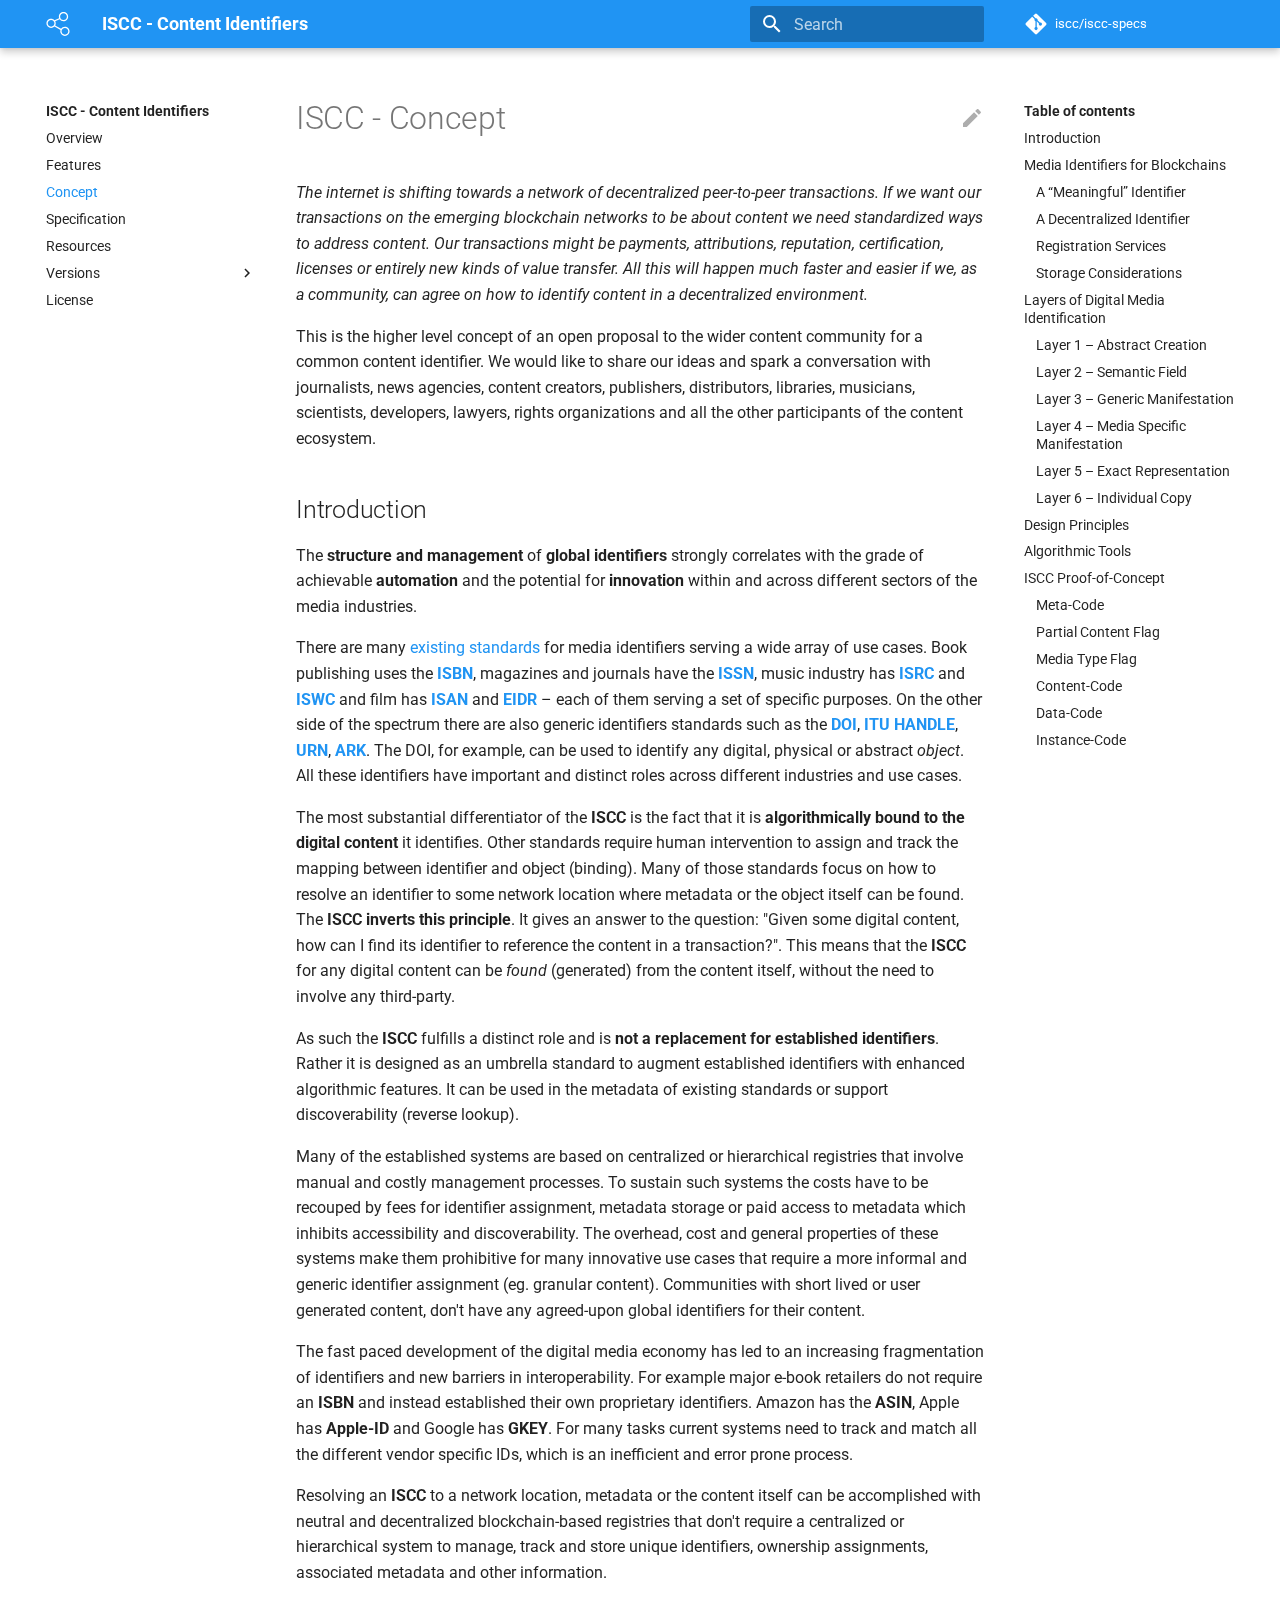
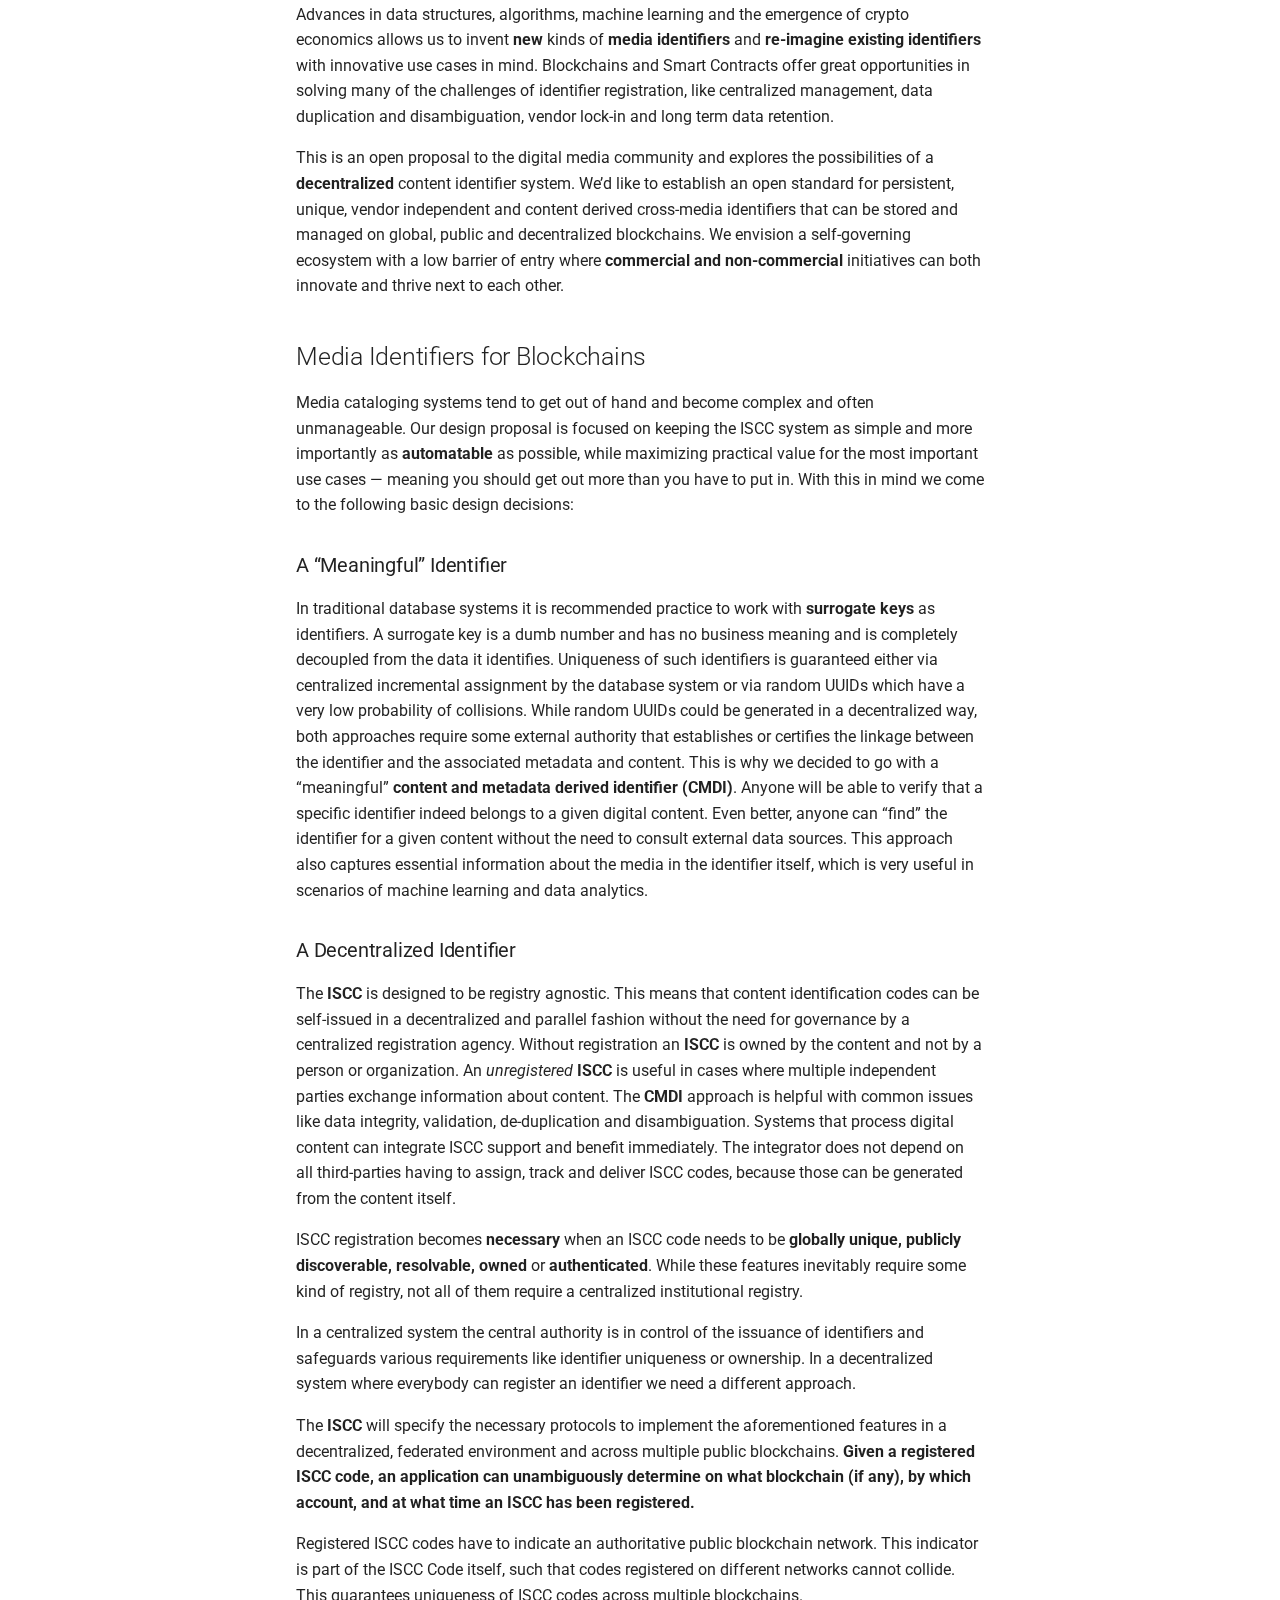
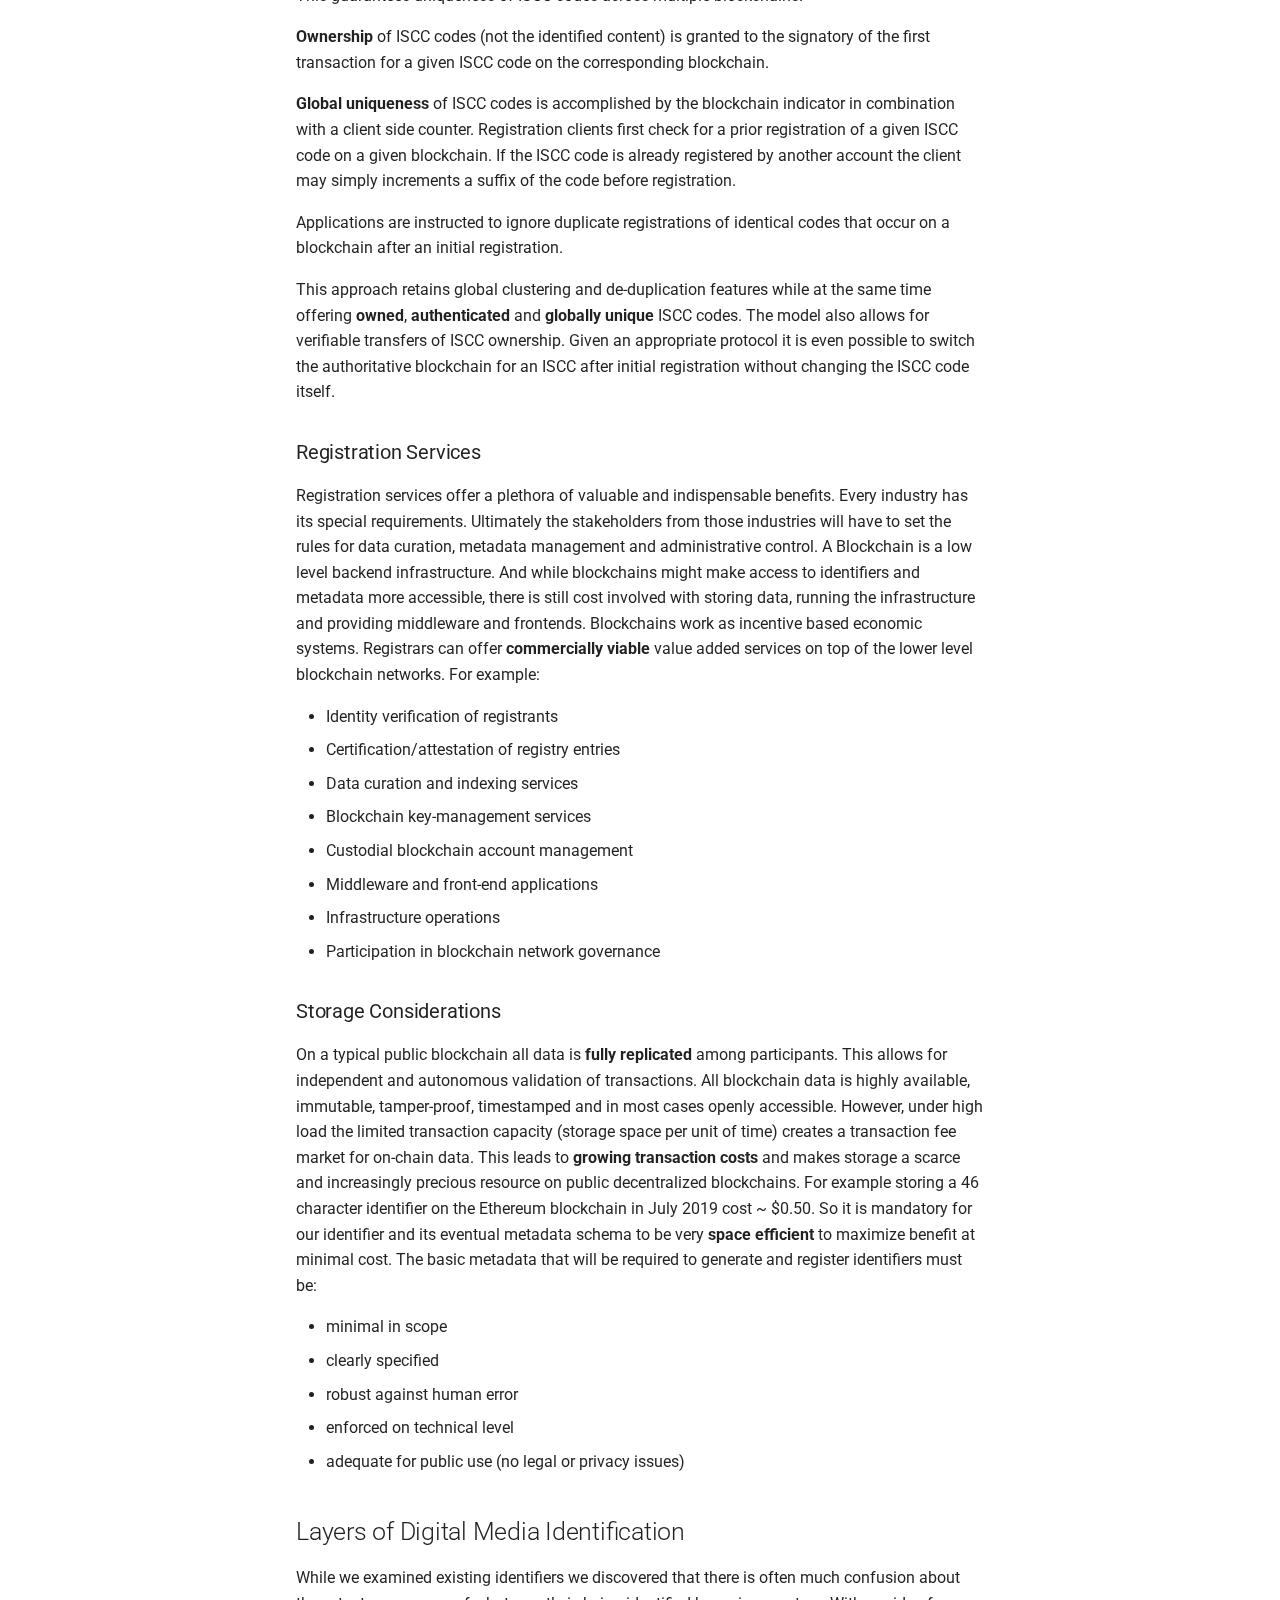
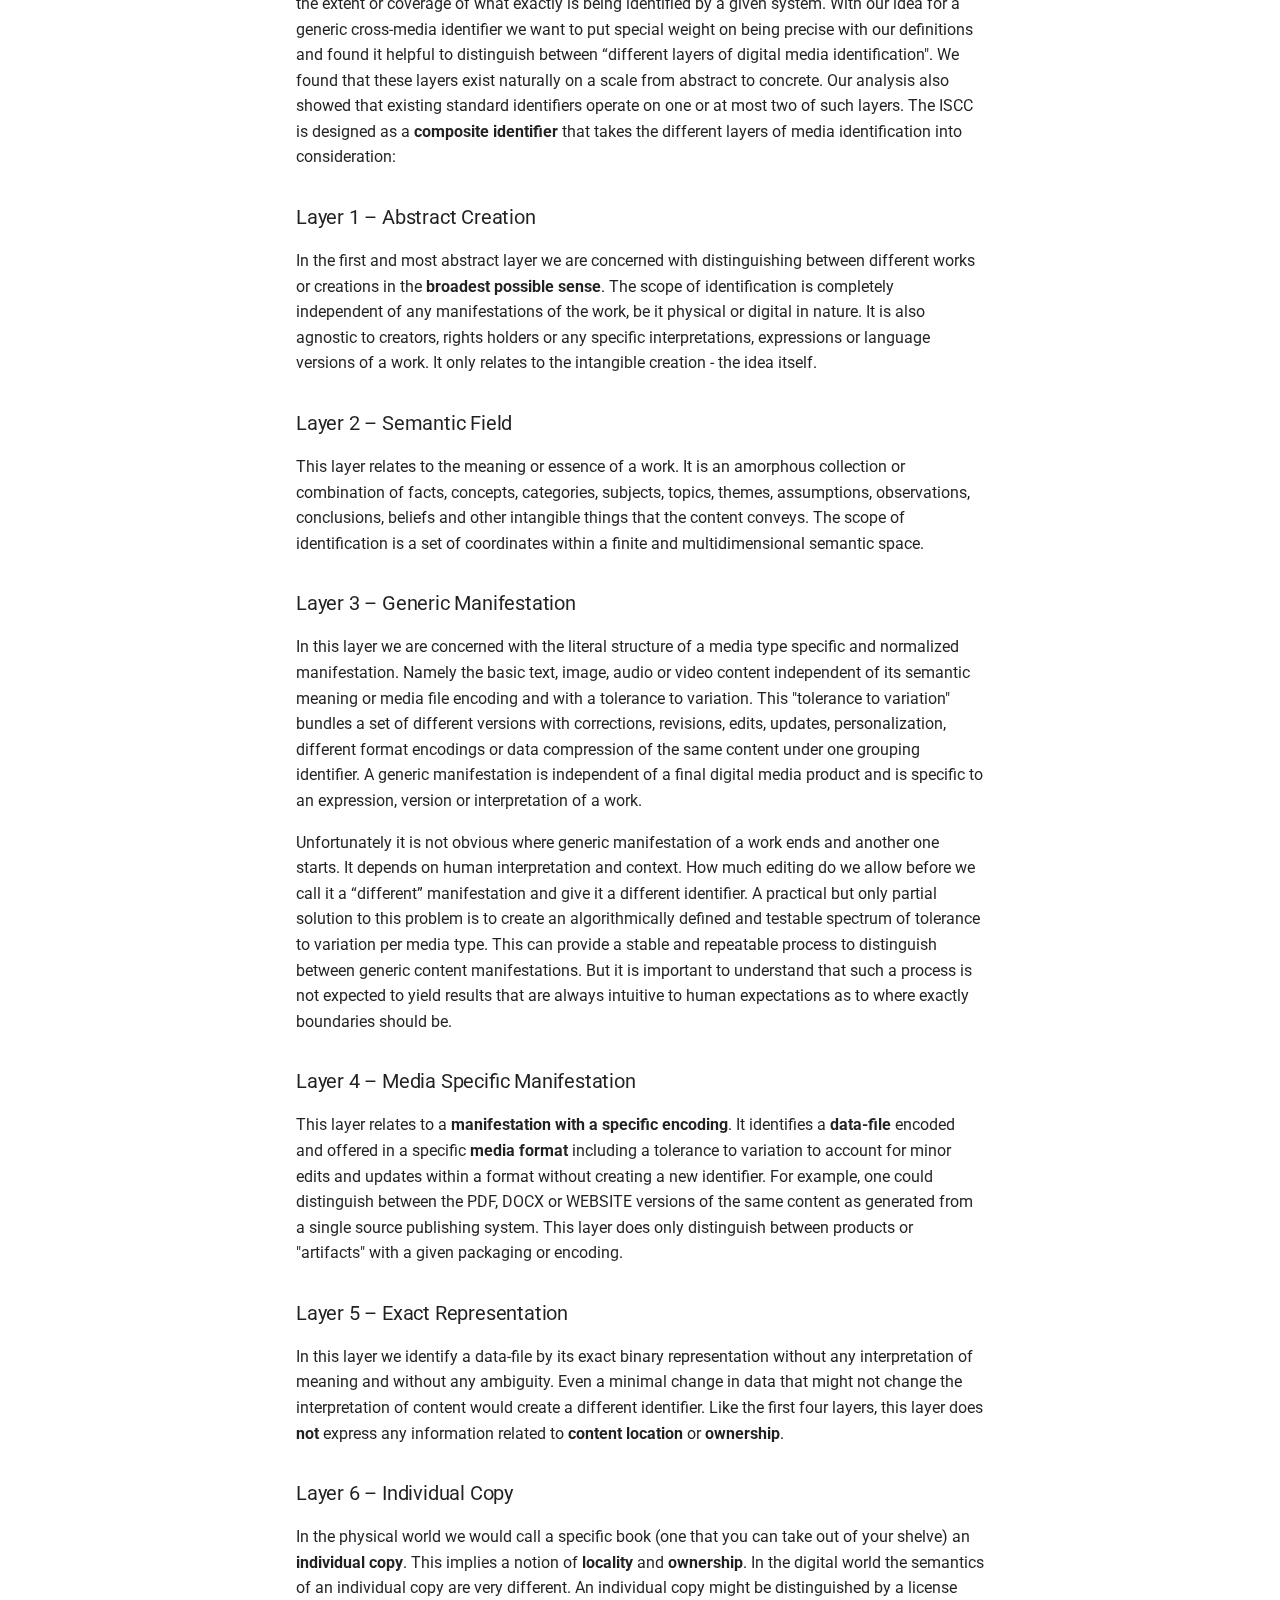
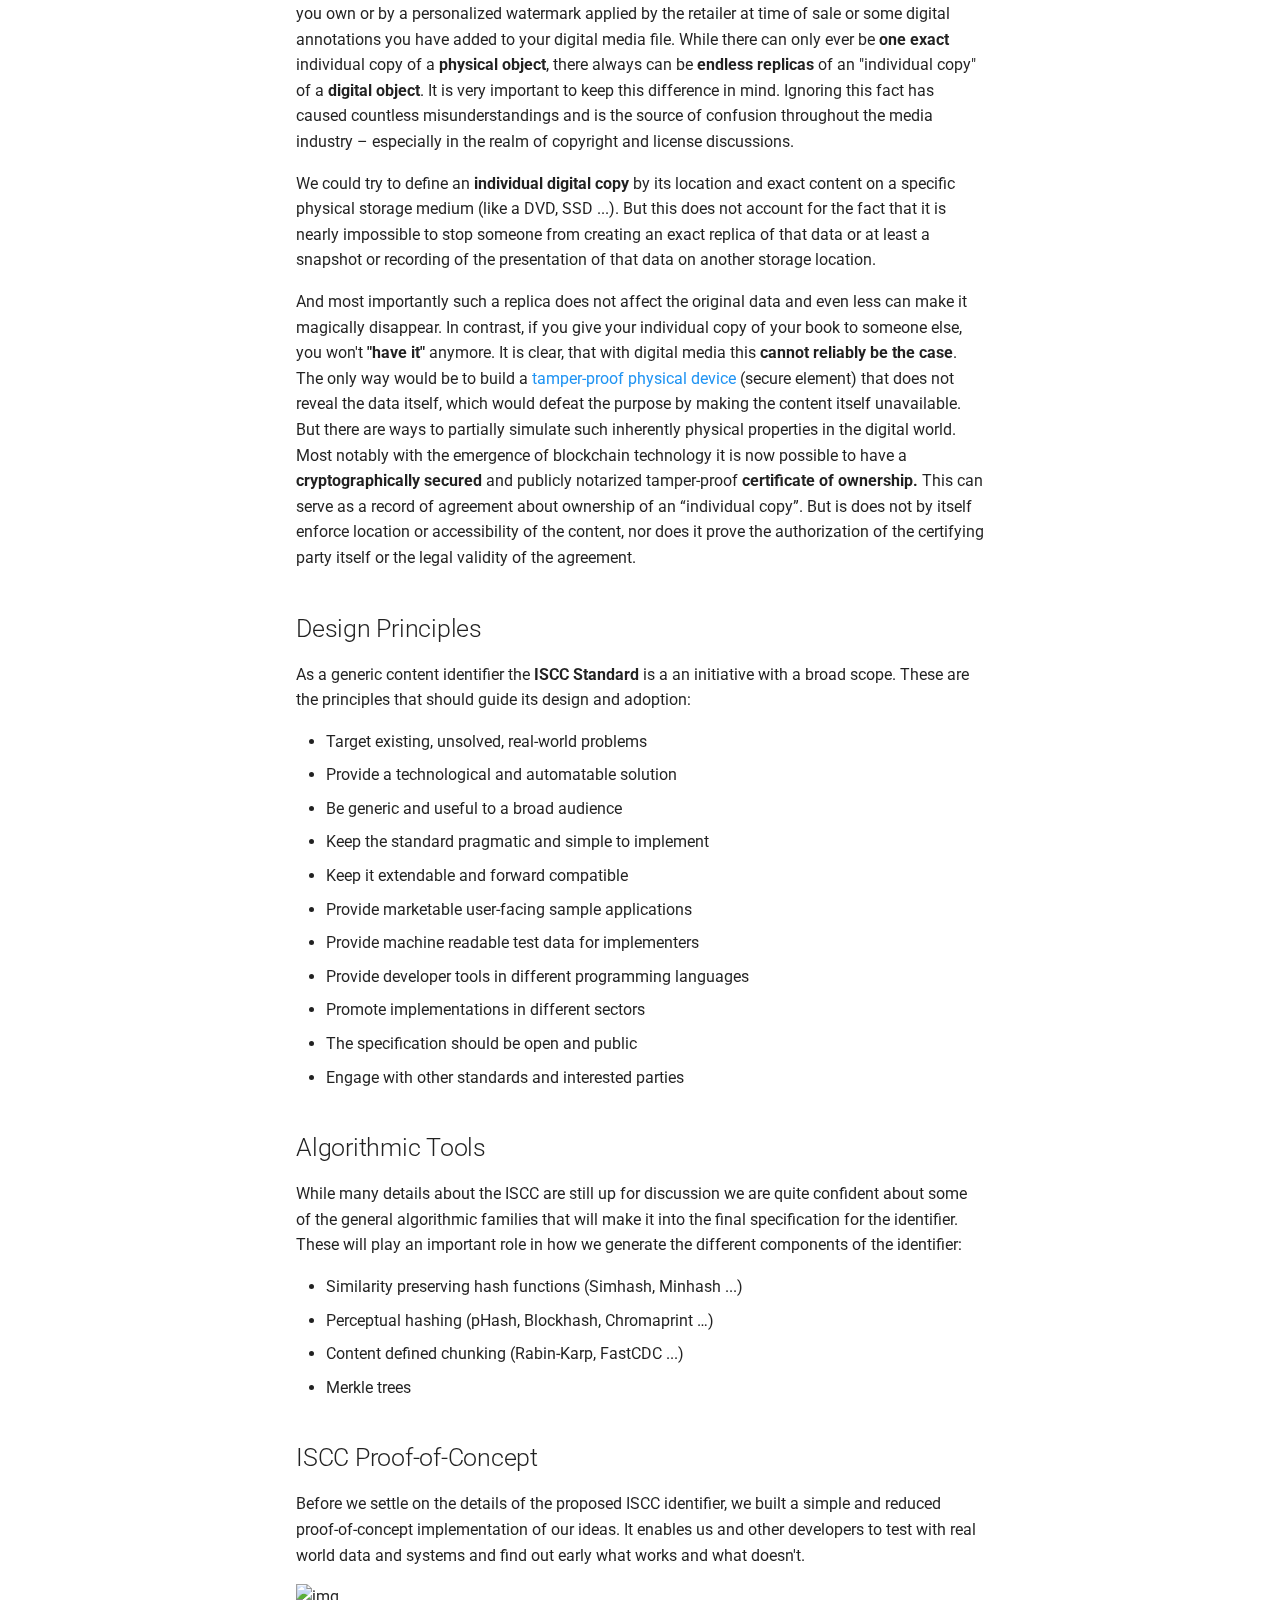
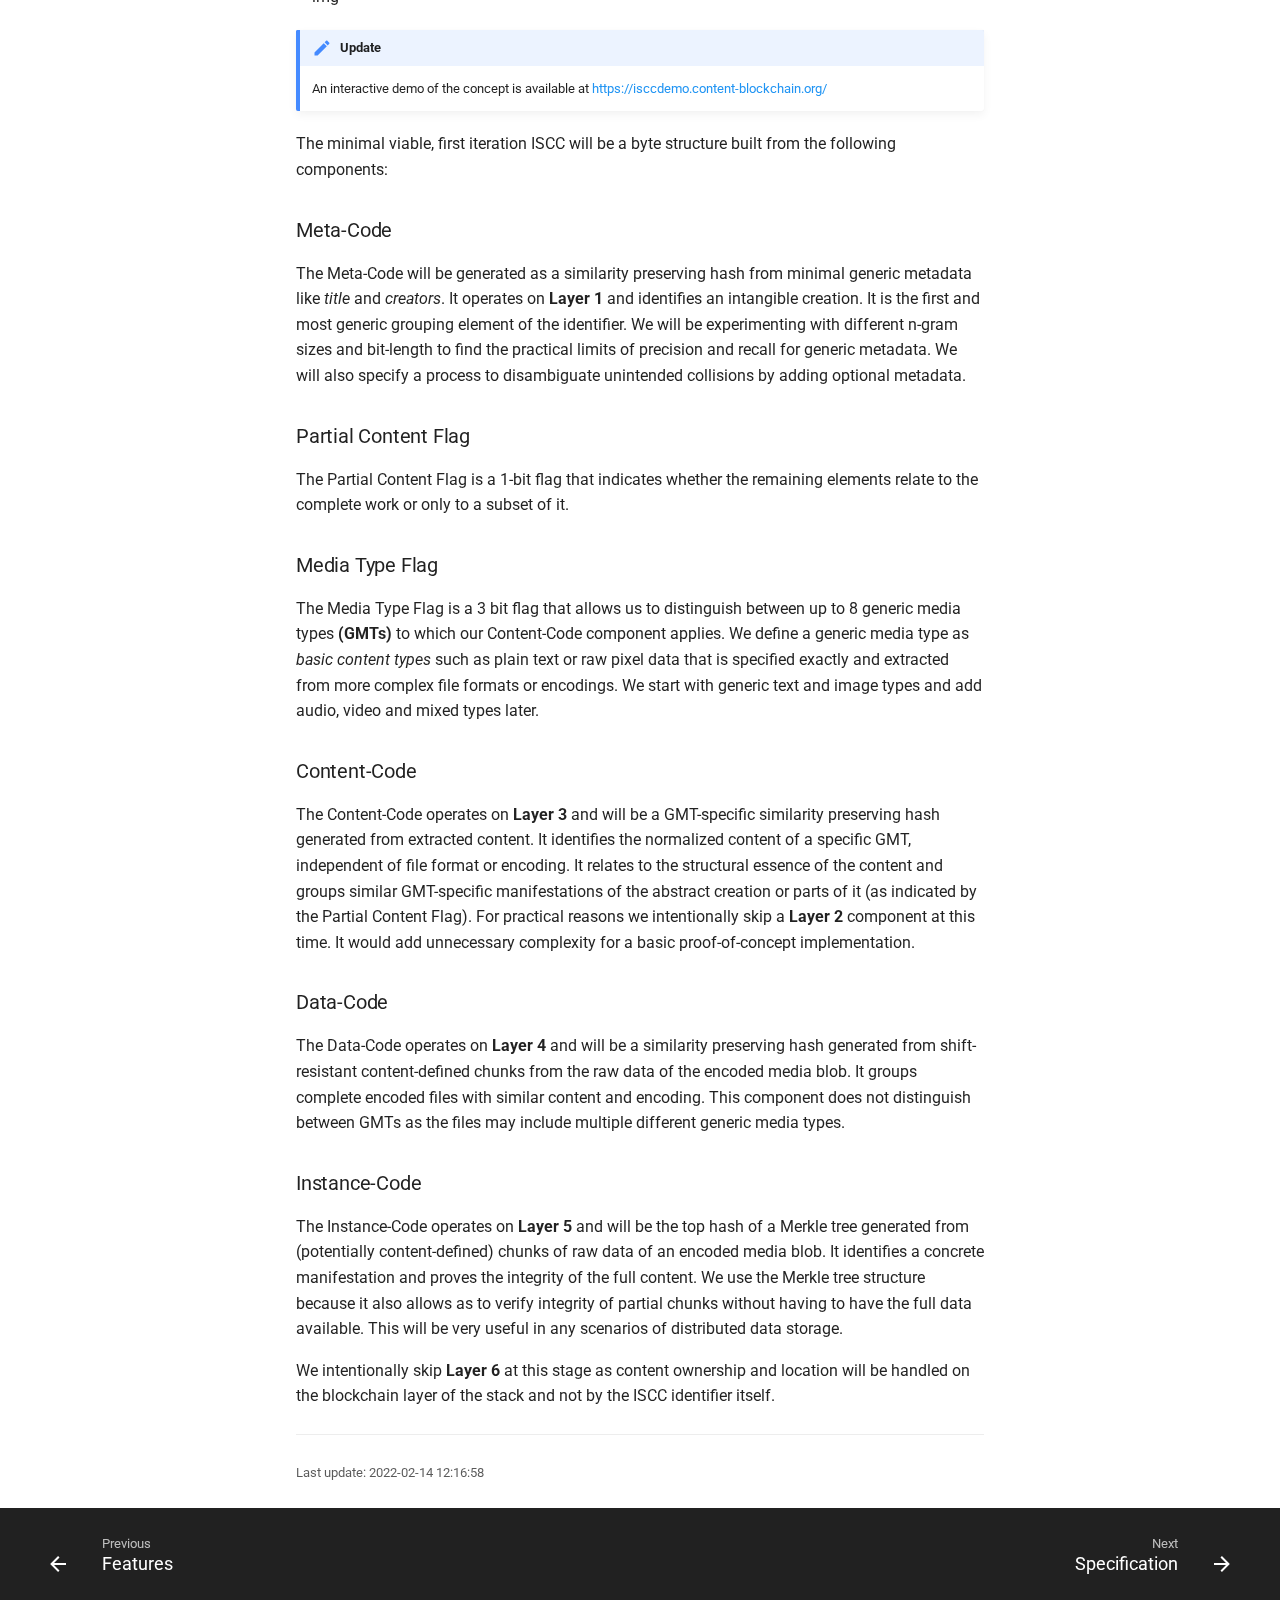
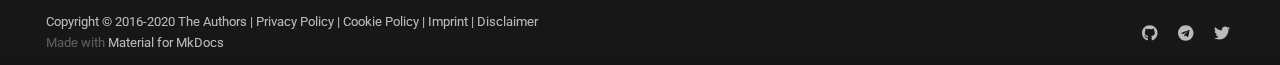
==== commit 56c08279: "Deployed 1602fa8 with MkDocs version: 1.2.3" ====
--- a/concept/index.html
+++ b/concept/index.html
@@ -1 +1 @@
-<!doctype html><html lang=en class=no-js> <head><meta charset=utf-8><meta name=viewport content="width=device-width,initial-scale=1"><meta http-equiv=x-ua-compatible content="ie=edge"><meta name=description content="International Standard Content Code - Specification"><link href=http://iscc.codes/concept/ rel=canonical><meta name=author content="Titusz Pan"><meta name=lang:clipboard.copy content="Copy to clipboard"><meta name=lang:clipboard.copied content="Copied to clipboard"><meta name=lang:search.language content=en><meta name=lang:search.pipeline.stopwords content=True><meta name=lang:search.pipeline.trimmer content=True><meta name=lang:search.result.none content="No matching documents"><meta name=lang:search.result.one content="1 matching document"><meta name=lang:search.result.other content="# matching documents"><meta name=lang:search.tokenizer content=[\s\-]+><link rel="shortcut icon" href=../images/favicon.png><meta name=generator content="mkdocs-1.1.2, mkdocs-material-4.6.3"><title>Concept - ISCC - Content Identifiers</title><link rel=stylesheet href=../assets/stylesheets/application.adb8469c.css><link rel=stylesheet href=../assets/stylesheets/application-palette.a8b3c06d.css><meta name=theme-color content=#2196f3><script src=../assets/javascripts/modernizr.86422ebf.js></script><link href=https://fonts.gstatic.com rel=preconnect crossorigin><link rel=stylesheet href="https://fonts.googleapis.com/css?family=Roboto:300,400,400i,700%7CRoboto+Mono&display=fallback"><style>body,input{font-family:"Roboto","Helvetica Neue",Helvetica,Arial,sans-serif}code,kbd,pre{font-family:"Roboto Mono","Courier New",Courier,monospace}</style><link rel=stylesheet href=../assets/fonts/material-icons.css><link rel=stylesheet href=../stylesheets/custom.css></head> <body dir=ltr data-md-color-primary=blue data-md-color-accent=pink> <svg class=md-svg> <defs> <svg xmlns=http://www.w3.org/2000/svg width=416 height=448 viewbox="0 0 416 448" id=__github><path fill=currentColor d="M160 304q0 10-3.125 20.5t-10.75 19T128 352t-18.125-8.5-10.75-19T96 304t3.125-20.5 10.75-19T128 256t18.125 8.5 10.75 19T160 304zm160 0q0 10-3.125 20.5t-10.75 19T288 352t-18.125-8.5-10.75-19T256 304t3.125-20.5 10.75-19T288 256t18.125 8.5 10.75 19T320 304zm40 0q0-30-17.25-51T296 232q-10.25 0-48.75 5.25Q229.5 240 208 240t-39.25-2.75Q130.75 232 120 232q-29.5 0-46.75 21T56 304q0 22 8 38.375t20.25 25.75 30.5 15 35 7.375 37.25 1.75h42q20.5 0 37.25-1.75t35-7.375 30.5-15 20.25-25.75T360 304zm56-44q0 51.75-15.25 82.75-9.5 19.25-26.375 33.25t-35.25 21.5-42.5 11.875-42.875 5.5T212 416q-19.5 0-35.5-.75t-36.875-3.125-38.125-7.5-34.25-12.875T37 371.5t-21.5-28.75Q0 312 0 260q0-59.25 34-99-6.75-20.5-6.75-42.5 0-29 12.75-54.5 27 0 47.5 9.875t47.25 30.875Q171.5 96 212 96q37 0 70 8 26.25-20.5 46.75-30.25T376 64q12.75 25.5 12.75 54.5 0 21.75-6.75 42 34 40 34 99.5z"/></svg> </defs> </svg> <input class=md-toggle data-md-toggle=drawer type=checkbox id=__drawer autocomplete=off> <input class=md-toggle data-md-toggle=search type=checkbox id=__search autocomplete=off> <label class=md-overlay data-md-component=overlay for=__drawer></label> <a href=#iscc-concept tabindex=0 class=md-skip> Skip to content </a> <header class=md-header data-md-component=header> <nav class="md-header-nav md-grid"> <div class=md-flex> <div class="md-flex__cell md-flex__cell--shrink"> <a href=http://iscc.codes title="ISCC - Content Identifiers" aria-label="ISCC - Content Identifiers" class="md-header-nav__button md-logo"> <img alt=logo src=../images/logo-white.svg width=24 height=24> </a> </div> <div class="md-flex__cell md-flex__cell--shrink"> <label class="md-icon md-icon--menu md-header-nav__button" for=__drawer></label> </div> <div class="md-flex__cell md-flex__cell--stretch"> <div class="md-flex__ellipsis md-header-nav__title" data-md-component=title> <span class=md-header-nav__topic> ISCC - Content Identifiers </span> <span class=md-header-nav__topic> Concept </span> </div> </div> <div class="md-flex__cell md-flex__cell--shrink"> <label class="md-icon md-icon--search md-header-nav__button" for=__search></label> <div class=md-search data-md-component=search role=dialog> <label class=md-search__overlay for=__search></label> <div class=md-search__inner role=search> <form class=md-search__form name=search> <input type=text class=md-search__input aria-label=search name=query placeholder=Search autocapitalize=off autocorrect=off autocomplete=off spellcheck=false data-md-component=query data-md-state=active> <label class="md-icon md-search__icon" for=__search></label> <button type=reset class="md-icon md-search__icon" data-md-component=reset tabindex=-1> &#xE5CD; </button> </form> <div class=md-search__output> <div class=md-search__scrollwrap data-md-scrollfix> <div class=md-search-result data-md-component=result> <div class=md-search-result__meta> Type to start searching </div> <ol class=md-search-result__list></ol> </div> </div> </div> </div> </div> </div> <div class="md-flex__cell md-flex__cell--shrink"> <div class=md-header-nav__source> <a href=https://github.com/iscc/iscc-specs/ title="Go to repository" class=md-source data-md-source=github> <div class=md-source__icon> <svg viewbox="0 0 24 24" width=24 height=24> <use xlink:href=#__github width=24 height=24></use> </svg> </div> <div class=md-source__repository> iscc/iscc-specs </div> </a> </div> </div> </div> </nav> </header> <div class=md-container> <main class=md-main role=main> <div class="md-main__inner md-grid" data-md-component=container> <div class="md-sidebar md-sidebar--primary" data-md-component=navigation> <div class=md-sidebar__scrollwrap> <div class=md-sidebar__inner> <nav class="md-nav md-nav--primary" data-md-level=0> <label class="md-nav__title md-nav__title--site" for=__drawer> <a href=http://iscc.codes title="ISCC - Content Identifiers" class="md-nav__button md-logo"> <img alt=logo src=../images/logo-white.svg width=48 height=48> </a> ISCC - Content Identifiers </label> <div class=md-nav__source> <a href=https://github.com/iscc/iscc-specs/ title="Go to repository" class=md-source data-md-source=github> <div class=md-source__icon> <svg viewbox="0 0 24 24" width=24 height=24> <use xlink:href=#__github width=24 height=24></use> </svg> </div> <div class=md-source__repository> iscc/iscc-specs </div> </a> </div> <ul class=md-nav__list data-md-scrollfix> <li class=md-nav__item> <a href=.. title=Overview class=md-nav__link> Overview </a> </li> <li class=md-nav__item> <a href=../features/ title=Features class=md-nav__link> Features </a> </li> <li class="md-nav__item md-nav__item--active"> <input class="md-toggle md-nav__toggle" data-md-toggle=toc type=checkbox id=__toc> <label class="md-nav__link md-nav__link--active" for=__toc> Concept </label> <a href=./ title=Concept class="md-nav__link md-nav__link--active"> Concept </a> <nav class="md-nav md-nav--secondary"> <label class=md-nav__title for=__toc>Table of contents</label> <ul class=md-nav__list data-md-scrollfix> <li class=md-nav__item> <a href=#introduction class=md-nav__link> Introduction </a> </li> <li class=md-nav__item> <a href=#media-identifiers-for-blockchains class=md-nav__link> Media Identifiers for Blockchains </a> <nav class=md-nav> <ul class=md-nav__list> <li class=md-nav__item> <a href=#a-meaningful-identifier class=md-nav__link> A “Meaningful” Identifier </a> </li> <li class=md-nav__item> <a href=#a-decentralized-identifier class=md-nav__link> A Decentralized Identifier </a> </li> <li class=md-nav__item> <a href=#registration-services class=md-nav__link> Registration Services </a> </li> <li class=md-nav__item> <a href=#storage-considerations class=md-nav__link> Storage Considerations </a> </li> </ul> </nav> </li> <li class=md-nav__item> <a href=#layers-of-digital-media-identification class=md-nav__link> Layers of Digital Media Identification </a> <nav class=md-nav> <ul class=md-nav__list> <li class=md-nav__item> <a href=#layer-1-abstract-creation class=md-nav__link> Layer 1 – Abstract Creation </a> </li> <li class=md-nav__item> <a href=#layer-2-semantic-field class=md-nav__link> Layer 2 – Semantic Field </a> </li> <li class=md-nav__item> <a href=#layer-3-generic-manifestation class=md-nav__link> Layer 3 – Generic Manifestation </a> </li> <li class=md-nav__item> <a href=#layer-4-media-specific-manifestation class=md-nav__link> Layer 4 – Media Specific Manifestation </a> </li> <li class=md-nav__item> <a href=#layer-5-exact-representation class=md-nav__link> Layer 5 – Exact Representation </a> </li> <li class=md-nav__item> <a href=#layer-6-individual-copy class=md-nav__link> Layer 6 – Individual Copy </a> </li> </ul> </nav> </li> <li class=md-nav__item> <a href=#design-principles class=md-nav__link> Design Principles </a> </li> <li class=md-nav__item> <a href=#algorithmic-tools class=md-nav__link> Algorithmic Tools </a> </li> <li class=md-nav__item> <a href=#iscc-proof-of-concept class=md-nav__link> ISCC Proof-of-Concept </a> <nav class=md-nav> <ul class=md-nav__list> <li class=md-nav__item> <a href=#meta-id class=md-nav__link> Meta-ID </a> </li> <li class=md-nav__item> <a href=#partial-content-flag class=md-nav__link> Partial Content Flag </a> </li> <li class=md-nav__item> <a href=#media-type-flag class=md-nav__link> Media Type Flag </a> </li> <li class=md-nav__item> <a href=#content-id class=md-nav__link> Content-ID </a> </li> <li class=md-nav__item> <a href=#data-id class=md-nav__link> Data-ID </a> </li> <li class=md-nav__item> <a href=#instance-id class=md-nav__link> Instance-ID </a> </li> </ul> </nav> </li> </ul> </nav> </li> <li class=md-nav__item> <a href=../specification/ title=Specification class=md-nav__link> Specification </a> </li> <li class=md-nav__item> <a href=../resources/ title=Resources class=md-nav__link> Resources </a> </li> <li class="md-nav__item md-nav__item--nested"> <input class="md-toggle md-nav__toggle" data-md-toggle=nav-6 type=checkbox id=nav-6> <label class=md-nav__link for=nav-6> Versions </label> <nav class=md-nav data-md-component=collapsible data-md-level=1> <label class=md-nav__title for=nav-6> Versions </label> <ul class=md-nav__list data-md-scrollfix> <li class=md-nav__item> <a href=../specification/ title="Version 1.x" class=md-nav__link> Version 1.x </a> </li> <li class=md-nav__item> <a href=https://github.com/iscc/iscc-specs/blob/version-1.0/docs/specification.md title="Version 1.0" class=md-nav__link> Version 1.0 </a> </li> </ul> </nav> </li> <li class=md-nav__item> <a href=../license/ title=License class=md-nav__link> License </a> </li> </ul> </nav> </div> </div> </div> <div class="md-sidebar md-sidebar--secondary" data-md-component=toc> <div class=md-sidebar__scrollwrap> <div class=md-sidebar__inner> <nav class="md-nav md-nav--secondary"> <label class=md-nav__title for=__toc>Table of contents</label> <ul class=md-nav__list data-md-scrollfix> <li class=md-nav__item> <a href=#introduction class=md-nav__link> Introduction </a> </li> <li class=md-nav__item> <a href=#media-identifiers-for-blockchains class=md-nav__link> Media Identifiers for Blockchains </a> <nav class=md-nav> <ul class=md-nav__list> <li class=md-nav__item> <a href=#a-meaningful-identifier class=md-nav__link> A “Meaningful” Identifier </a> </li> <li class=md-nav__item> <a href=#a-decentralized-identifier class=md-nav__link> A Decentralized Identifier </a> </li> <li class=md-nav__item> <a href=#registration-services class=md-nav__link> Registration Services </a> </li> <li class=md-nav__item> <a href=#storage-considerations class=md-nav__link> Storage Considerations </a> </li> </ul> </nav> </li> <li class=md-nav__item> <a href=#layers-of-digital-media-identification class=md-nav__link> Layers of Digital Media Identification </a> <nav class=md-nav> <ul class=md-nav__list> <li class=md-nav__item> <a href=#layer-1-abstract-creation class=md-nav__link> Layer 1 – Abstract Creation </a> </li> <li class=md-nav__item> <a href=#layer-2-semantic-field class=md-nav__link> Layer 2 – Semantic Field </a> </li> <li class=md-nav__item> <a href=#layer-3-generic-manifestation class=md-nav__link> Layer 3 – Generic Manifestation </a> </li> <li class=md-nav__item> <a href=#layer-4-media-specific-manifestation class=md-nav__link> Layer 4 – Media Specific Manifestation </a> </li> <li class=md-nav__item> <a href=#layer-5-exact-representation class=md-nav__link> Layer 5 – Exact Representation </a> </li> <li class=md-nav__item> <a href=#layer-6-individual-copy class=md-nav__link> Layer 6 – Individual Copy </a> </li> </ul> </nav> </li> <li class=md-nav__item> <a href=#design-principles class=md-nav__link> Design Principles </a> </li> <li class=md-nav__item> <a href=#algorithmic-tools class=md-nav__link> Algorithmic Tools </a> </li> <li class=md-nav__item> <a href=#iscc-proof-of-concept class=md-nav__link> ISCC Proof-of-Concept </a> <nav class=md-nav> <ul class=md-nav__list> <li class=md-nav__item> <a href=#meta-id class=md-nav__link> Meta-ID </a> </li> <li class=md-nav__item> <a href=#partial-content-flag class=md-nav__link> Partial Content Flag </a> </li> <li class=md-nav__item> <a href=#media-type-flag class=md-nav__link> Media Type Flag </a> </li> <li class=md-nav__item> <a href=#content-id class=md-nav__link> Content-ID </a> </li> <li class=md-nav__item> <a href=#data-id class=md-nav__link> Data-ID </a> </li> <li class=md-nav__item> <a href=#instance-id class=md-nav__link> Instance-ID </a> </li> </ul> </nav> </li> </ul> </nav> </div> </div> </div> <div class=md-content> <article class="md-content__inner md-typeset"> <a href=https://github.com/iscc/iscc-specs/edit/master/docs/concept.md title="Edit this page" class="md-icon md-content__icon">&#xE3C9;</a> <h1 id=iscc-concept>ISCC - Concept<a class=headerlink href=#iscc-concept title="Permanent link">#</a></h1> <p><em>The internet is shifting towards a network of decentralized peer-to-peer transactions. If we want our transactions on the emerging blockchain networks to be about content we need standardized ways to address content. Our transactions might be payments, attributions, reputation, certification, licenses or entirely new kinds of value transfer. All this will happen much faster and easier if we, as a community, can agree on how to identify content in a decentralized environment.</em></p> <p>This is the higher level concept of an open proposal to the wider content community for a common content identifier. We would like to share our ideas and spark a conversation with journalists, news agencies, content creators, publishers, distributors, libraries, musicians, scientists, developers, lawyers, rights organizations and all the other participants of the content ecosystem.</p> <h2 id=introduction>Introduction<a class=headerlink href=#introduction title="Permanent link">#</a></h2> <p>The <strong>structure and management</strong> of <strong>global identifiers</strong> strongly correlates with the grade of achievable <strong>automation</strong> and the potential for <strong>innovation</strong> within and across different sectors of the media industries.</p> <p>There are many <a href=https://xkcd.com/927/ >existing standards</a> for media identifiers serving a wide array of use cases. Book publishing uses the <a href=https://www.isbn-international.org/ ><strong>ISBN</strong></a>, magazines and journals have the <a href=https://www.issn.org/ ><strong>ISSN</strong></a>, music industry has <a href=https://isrc.ifpi.org/ ><strong>ISRC</strong></a> and <a href=http://www.iswc.org/ ><strong>ISWC</strong></a> and film has <a href=http://www.isan.org/ ><strong>ISAN</strong></a> and <a href=https://eidr.org/ ><strong>EIDR</strong></a> – each of them serving a set of specific purposes. On the other side of the spectrum there are also generic identifiers standards such as the <a href=https://www.doi.org/ ><strong>DOI</strong></a>, <a href=http://www.itu.int/osg/csd/emerging_trends/handle_system/index.html><strong>ITU HANDLE</strong></a>, <a href=https://tools.ietf.org/html/rfc8141><strong>URN</strong></a>, <a href=https://tools.ietf.org/html/draft-kunze-ark-18><strong>ARK</strong></a>. The DOI, for example, can be used to identify any digital, physical or abstract <em>object</em>. All these identifiers have important and distinct roles across different industries and use cases.</p> <p>The most substantial differentiator of the <strong>ISCC</strong> is the fact that it is <strong>algorithmically bound to the digital content</strong> it identifies. Other standards require human intervention to assign and track the mapping between identifier and object (binding). Many of those standards focus on how to resolve an identifier to some network location where metadata or the object itself can be found. The <strong>ISCC inverts this principle</strong>. It gives an answer to the question: "Given some digital content, how can I find its identifier to reference the content in a transaction?". This means that the <strong>ISCC</strong> for any digital content can be <em>found</em> (generated) from the content itself, without the need to involve any third-party.</p> <p>As such the <strong>ISCC</strong> fulfills a distinct role and is <strong>not a replacement for established identifiers</strong>. Rather it is designed as an umbrella standard to augment established identifiers with enhanced algorithmic features. It can be used in the metadata of existing standards or support discoverability (reverse lookup).</p> <p>Many of the established systems are based on centralized or hierarchical registries that involve manual and costly management processes. To sustain such systems the costs have to be recouped by fees for identifier assignment, metadata storage or paid access to metadata which inhibits accessibility and discoverability. The overhead, cost and general properties of these systems make them prohibitive for many innovative use cases that require a more informal and generic identifier assignment (eg. granular content). Communities with short lived or user generated content, don't have any agreed-upon global identifiers for their content.</p> <p>The fast paced development of the digital media economy has led to an increasing fragmentation of identifiers and new barriers in interoperability. For example major e-book retailers do not require an <strong>ISBN</strong> and instead established their own proprietary identifiers. Amazon has the <strong>ASIN</strong>, Apple has <strong>Apple-ID</strong> and Google has <strong>GKEY</strong>. For many tasks current systems need to track and match all the different vendor specific IDs, which is an inefficient and error prone process.</p> <p>Resolving an <strong>ISCC</strong> to a network location, metadata or the content itself can be accomplished with neutral and decentralized blockchain-based registries that don't require a centralized or hierarchical system to manage, track and store unique identifiers, ownership assignments, associated metadata and other information.</p> <p>Advances in data structures, algorithms, machine learning and the emergence of crypto economics allows us to invent <strong>new</strong> kinds of <strong>media identifiers</strong> and <strong>re-imagine existing identifiers</strong> with innovative use cases in mind. Blockchains and Smart Contracts offer great opportunities in solving many of the challenges of identifier registration, like centralized management, data duplication and disambiguation, vendor lock-in and long term data retention.</p> <p>This is an open proposal to the digital media community and explores the possibilities of a <strong>decentralized </strong>content identifier system. We’d like to establish an open standard for persistent, unique, vendor independent and content derived cross-media identifiers that can be stored and managed on global, public and decentralized blockchains. We envision a self-governing ecosystem with a low barrier of entry where <strong>commercial and non-commercial</strong> initiatives can both innovate and thrive next to each other.</p> <h2 id=media-identifiers-for-blockchains>Media Identifiers for Blockchains<a class=headerlink href=#media-identifiers-for-blockchains title="Permanent link">#</a></h2> <p>Media cataloging systems tend to get out of hand and become complex and often unmanageable. Our design proposal is focused on keeping the ISCC system as simple and more importantly as <strong>automatable</strong> as possible, while maximizing practical value for the most important use cases — meaning you should get out more than you have to put in. With this in mind we come to the following basic design decisions:</p> <h3 id=a-meaningful-identifier>A “Meaningful” Identifier<a class=headerlink href=#a-meaningful-identifier title="Permanent link">#</a></h3> <p>In traditional database systems it is recommended practice to work with <strong>surrogate keys</strong> as identifiers. A surrogate key is a dumb number and has no business meaning and is completely decoupled from the data it identifies. Uniqueness of such identifiers is guaranteed either via centralized incremental assignment by the database system or via random UUIDs which have a very low probability of collisions. While random UUIDs could be generated in a decentralized way, both approaches require some external authority that establishes or certifies the linkage between the identifier and the associated metadata and content. This is why we decided to go with a “meaningful” <strong>content and metadata derived identifier (CMDI)</strong>. Anyone will be able to verify that a specific identifier indeed belongs to a given digital content. Even better, anyone can “find” the identifier for a given content without the need to consult external data sources. This approach also captures essential information about the media in the identifier itself, which is very useful in scenarios of machine learning and data analytics.</p> <h3 id=a-decentralized-identifier>A Decentralized Identifier<a class=headerlink href=#a-decentralized-identifier title="Permanent link">#</a></h3> <p>The <strong>ISCC</strong> is designed to be registry agnostic. This means that content identification codes can be self-issued in a decentralized and parallel fashion without the need for governance by a centralized registration agency. Without registration an <strong>ISCC</strong> is owned by the content and not by a person or organization. An <em>unregistered</em> <strong>ISCC</strong> is useful in cases where multiple independent parties exchange information about content. The <strong>CMDI</strong> approach is helpful with common issues like data integrity, validation, de-duplication and disambiguation. Systems that process digital content can integrate ISCC support and benefit immediately. The integrator does not depend on all third-parties having to assign, track and deliver ISCC codes, because those can be generated from the content itself.</p> <p>ISCC registration becomes <strong>necessary</strong> when an ISCC code needs to be <strong>globally unique, publicly discoverable, resolvable, owned</strong> or <strong>authenticated</strong>. While these features inevitably require some kind of registry, not all of them require a centralized institutional registry.</p> <p>In a centralized system the central authority is in control of the issuance of identifiers and safeguards various requirements like identifier uniqueness or ownership. In a decentralized system where everybody can register an identifier we need a different approach.</p> <p>The <strong>ISCC</strong> will specify the necessary protocols to implement the aforementioned features in a decentralized, federated environment and across multiple public blockchains. <strong>Given a registered ISCC code, an application can unambiguously determine on what blockchain (if any), by which account, and at what time an ISCC has been registered. </strong></p> <p>Registered ISCC codes have to indicate an authoritative public blockchain network. This indicator is part of the ISCC Code itself, such that codes registered on different networks cannot collide. This guarantees uniqueness of ISCC codes across multiple blockchains.</p> <p><strong>Ownership</strong> of ISCC codes (not the identified content) is granted to the signatory of the first transaction for a given ISCC code on the corresponding blockchain.</p> <p><strong>Global uniqueness</strong> of ISCC codes is accomplished by the blockchain indicator in combination with a client side counter. Registration clients first check for a prior registration of a given ISCC code on a given blockchain. If the ISCC code is already registered by another account the client may simply increments a suffix of the code before registration.</p> <p>Applications are instructed to ignore duplicate registrations of identical codes that occur on a blockchain after an initial registration.</p> <p>This approach retains global clustering and de-duplication features while at the same time offering <strong>owned</strong>, <strong>authenticated</strong> and <strong>globally unique</strong> ISCC codes. The model also allows for verifiable transfers of ISCC ownership. Given an appropriate protocol it is even possible to switch the authoritative blockchain for an ISCC after initial registration without changing the ISCC code itself.</p> <h3 id=registration-services>Registration Services<a class=headerlink href=#registration-services title="Permanent link">#</a></h3> <p>Registration services offer a plethora of valuable and indispensable benefits. Every industry has its special requirements. Ultimately the stakeholders from those industries will have to set the rules for data curation, metadata management and administrative control. A Blockchain is a low level backend infrastructure. And while blockchains might make access to identifiers and metadata more accessible, there is still cost involved with storing data, running the infrastructure and providing middleware and frontends. Blockchains work as incentive based economic systems. Registrars can offer <strong>commercially viable</strong> value added services on top of the lower level blockchain networks. For example:</p> <ul> <li>Identity verification of registrants</li> <li>Certification/attestation of registry entries</li> <li>Data curation and indexing services</li> <li>Blockchain key-management services</li> <li>Custodial blockchain account management</li> <li>Middleware and front-end applications</li> <li>Infrastructure operations</li> <li>Participation in blockchain network governance</li> </ul> <h3 id=storage-considerations>Storage Considerations<a class=headerlink href=#storage-considerations title="Permanent link">#</a></h3> <p>On a typical public blockchain all data is <strong>fully replicated</strong> among participants. This allows for independent and autonomous validation of transactions. All blockchain data is highly available, immutable, tamper-proof, timestamped and in most cases openly accessible. However, under high load the limited transaction capacity (storage space per unit of time) creates a transaction fee market for on-chain data. This leads to <strong>growing transaction costs</strong> and makes storage a scarce and increasingly precious resource on public decentralized blockchains. For example storing a 46 character identifier on the Ethereum blockchain in July 2019 cost ~ $0.50. So it is mandatory for our identifier and its eventual metadata schema to be very <strong>space efficient </strong>to maximize benefit at minimal cost. The basic metadata that will be required to generate and register identifiers must be:</p> <ul> <li>minimal in scope</li> <li>clearly specified</li> <li>robust against human error</li> <li>enforced on technical level</li> <li>adequate for public use (no legal or privacy issues)</li> </ul> <h2 id=layers-of-digital-media-identification>Layers of Digital Media Identification<a class=headerlink href=#layers-of-digital-media-identification title="Permanent link">#</a></h2> <p>While we examined existing identifiers we discovered that there is often much confusion about the extent or coverage of what exactly is being identified by a given system. With our idea for a generic cross-media identifier we want to put special weight on being precise with our definitions and found it helpful to distinguish between “different layers of digital media identification". We found that these layers exist naturally on a scale from abstract to concrete. Our analysis also showed that existing standard identifiers operate on one or at most two of such layers. The ISCC is designed as a <strong>composite identifier</strong> that takes the different layers of media identification into consideration:</p> <h3 id=layer-1-abstract-creation>Layer 1 – Abstract Creation<a class=headerlink href=#layer-1-abstract-creation title="Permanent link">#</a></h3> <p>In the first and most abstract layer we are concerned with distinguishing between different works or creations in the <strong>broadest possible sense</strong>. The scope of identification is completely independent of any manifestations of the work, be it physical or digital in nature. It is also agnostic to creators, rights holders or any specific interpretations, expressions or language versions of a work. It only relates to the intangible creation - the idea itself.</p> <h3 id=layer-2-semantic-field>Layer 2 – Semantic Field<a class=headerlink href=#layer-2-semantic-field title="Permanent link">#</a></h3> <p>This layer relates to the meaning or essence of a work. It is an amorphous collection or combination of facts, concepts, categories, subjects, topics, themes, assumptions, observations, conclusions, beliefs and other intangible things that the content conveys. The scope of identification is a set of coordinates within a finite and multidimensional semantic space.</p> <h3 id=layer-3-generic-manifestation>Layer 3 – Generic Manifestation<a class=headerlink href=#layer-3-generic-manifestation title="Permanent link">#</a></h3> <p>In this layer we are concerned with the literal structure of a media type specific and normalized manifestation. Namely the basic text, image, audio or video content independent of its semantic meaning or media file encoding and with a tolerance to variation. This "tolerance to variation" bundles a set of different versions with corrections, revisions, edits, updates, personalization, different format encodings or data compression of the same content under one grouping identifier. A generic manifestation is independent of a final digital media product and is specific to an expression, version or interpretation of a work.</p> <p>Unfortunately it is not obvious where generic manifestation of a work ends and another one starts. It depends on human interpretation and context. How much editing do we allow before we call it a “different” manifestation and give it a different identifier. A practical but only partial solution to this problem is to create an algorithmically defined and testable spectrum of tolerance to variation per media type. This can provide a stable and repeatable process to distinguish between generic content manifestations. But it is important to understand that such a process is not expected to yield results that are always intuitive to human expectations as to where exactly boundaries should be.</p> <h3 id=layer-4-media-specific-manifestation>Layer 4 – Media Specific Manifestation<a class=headerlink href=#layer-4-media-specific-manifestation title="Permanent link">#</a></h3> <p>This layer relates to a <strong>manifestation with a specific encoding</strong>. It identifies a <strong>data-file</strong> encoded and offered in a specific <strong>media format </strong>including a tolerance to variation to account for minor edits and updates within a format without creating a new identifier. For example, one could distinguish between the PDF, DOCX or WEBSITE versions of the same content as generated from a single source publishing system. This layer does only distinguish between products or "artifacts" with a given packaging or encoding.</p> <h3 id=layer-5-exact-representation>Layer 5 – Exact Representation<a class=headerlink href=#layer-5-exact-representation title="Permanent link">#</a></h3> <p>In this layer we identify a data-file by its exact binary representation without any interpretation of meaning and without any ambiguity. Even a minimal change in data that might not change the interpretation of content would create a different identifier. Like the first four layers, this layer does <strong>not </strong>express any information related to <strong>content location</strong> or <strong>ownership</strong>.</p> <h3 id=layer-6-individual-copy>Layer 6 – Individual Copy<a class=headerlink href=#layer-6-individual-copy title="Permanent link">#</a></h3> <p>In the physical world we would call a specific book (one that you can take out of your shelve) an <strong>individual copy</strong>. This implies a notion of <strong>locality </strong>and <strong>ownership</strong>. In the digital world the semantics of an individual copy are very different. An individual copy might be distinguished by a license you own or by a personalized watermark applied by the retailer at time of sale or some digital annotations you have added to your digital media file. While there can only ever be <strong>one exact</strong> individual copy of a <strong>physical object</strong>, there always can be <strong>endless replicas</strong> of an "individual copy" of a <strong>digital object</strong>. It is very important to keep this difference in mind. Ignoring this fact has caused countless misunderstandings and is the source of confusion throughout the media industry – especially in the realm of copyright and license discussions.</p> <p>We could try to define an <strong>individual digital copy</strong> by its location and exact content on a specific physical storage medium (like a DVD, SSD ...). But this does not account for the fact that it is nearly impossible to stop someone from creating an exact replica of that data or at least a snapshot or recording of the presentation of that data on another storage location.</p> <p>And most importantly such a replica does not affect the original data and even less can make it magically disappear. In contrast, if you give your individual copy of your book to someone else, you won't <strong>"have it"</strong> anymore. It is clear, that with digital media this <strong>cannot reliably be the case</strong>. The only way would be to build a <a href=https://opendime.com/ >tamper-proof physical device</a> (secure element) that does not reveal the data itself, which would defeat the purpose by making the content itself unavailable. But there are ways to partially simulate such inherently physical properties in the digital world. Most notably with the emergence of blockchain technology it is now possible to have a <strong>cryptographically secured</strong> and publicly notarized tamper-proof <strong>certificate of ownership. </strong> This can serve as a record of agreement about ownership of an “individual copy”. But is does not by itself enforce location or accessibility of the content, nor does it prove the authorization of the certifying party itself or the legal validity of the agreement.</p> <h2 id=design-principles>Design Principles<a class=headerlink href=#design-principles title="Permanent link">#</a></h2> <p>As a generic content identifier the <strong>ISCC Standard</strong> is a an initiative with a broad scope. These are the principles that should guide its design and adoption:</p> <ul> <li>Target existing, unsolved, real-world problems</li> <li>Provide a technological and automatable solution</li> <li>Be generic and useful to a broad audience</li> <li>Keep the standard pragmatic and simple to implement</li> <li>Keep it extendable and forward compatible</li> <li>Provide marketable user-facing sample applications</li> <li>Provide machine readable test data for implementers</li> <li>Provide developer tools in different programming languages</li> <li>Promote implementations in different sectors</li> <li>The specification should be open and public</li> <li>Engage with other standards and interested parties</li> </ul> <h2 id=algorithmic-tools>Algorithmic Tools<a class=headerlink href=#algorithmic-tools title="Permanent link">#</a></h2> <p>While many details about the ISCC are still up for discussion we are quite confident about some of the general algorithmic families that will make it into the final specification for the identifier. These will play an important role in how we generate the different components of the identifier:</p> <ul> <li>Similarity preserving hash functions (Simhash, Minhash ...)</li> <li>Perceptual hashing (pHash, Blockhash, Chromaprint …)</li> <li>Content defined chunking (Rabin-Karp, FastCDC ...)</li> <li>Merkle trees</li> </ul> <h2 id=iscc-proof-of-concept>ISCC Proof-of-Concept<a class=headerlink href=#iscc-proof-of-concept title="Permanent link">#</a></h2> <p>Before we settle on the details of the proposed ISCC identifier, we built a simple and reduced proof-of-concept implementation of our ideas. It enables us and other developers to test with real world data and systems and find out early what works and what doesn't.</p> <p><img alt=img src=../images/iscc-web-demo.svg></p> <div class="admonition update"> <p class=admonition-title>Update</p> <p>An interactive demo of the concept is available at <a href=https://isccdemo.content-blockchain.org/ >https://isccdemo.content-blockchain.org/</a></p> </div> <p>The minimal viable, first iteration ISCC will be a byte structure built from the following components:</p> <h3 id=meta-id>Meta-ID<a class=headerlink href=#meta-id title="Permanent link">#</a></h3> <p>The Meta-ID will be generated as a similarity preserving hash from minimal generic metadata like <em>title </em>and <em>creators</em>. It operates on <strong>Layer 1 </strong> and identifies an intangible creation. It is the first and most generic grouping element of the identifier. We will be experimenting with different n-gram sizes and bit-length to find the practical limits of precision and recall for generic metadata. We will also specify a process to disambiguate unintended collisions by adding optional metadata.</p> <h3 id=partial-content-flag>Partial Content Flag<a class=headerlink href=#partial-content-flag title="Permanent link">#</a></h3> <p>The Partial Content Flag is a 1-bit flag that indicates whether the remaining elements relate to the complete work or only to a subset of it.</p> <h3 id=media-type-flag>Media Type Flag<a class=headerlink href=#media-type-flag title="Permanent link">#</a></h3> <p>The Media Type Flag is a 3 bit flag that allows us to distinguish between up to 8 generic media types <strong>(GMTs)</strong> to which our Content-ID component applies. We define a generic media type as <em>basic content types</em> such as plain text or raw pixel data that is specified exactly and extracted from more complex file formats or encodings. We start with generic text and image types and add audio, video and mixed types later.</p> <h3 id=content-id>Content-ID<a class=headerlink href=#content-id title="Permanent link">#</a></h3> <p>The Content-ID operates on <strong>Layer 3</strong> and will be a GMT-specific similarity preserving hash generated from extracted content. It identifies the normalized content of a specific GMT, independent of file format or encoding. It relates to the structural essence of the content and groups similar GMT-specific manifestations of the abstract creation or parts of it (as indicated by the Partial Content Flag). For practical reasons we intentionally skip a <strong>Layer 2</strong> component at this time. It would add unnecessary complexity for a basic proof-of-concept implementation.</p> <h3 id=data-id>Data-ID<a class=headerlink href=#data-id title="Permanent link">#</a></h3> <p>The Data-ID operates on <strong>Layer 4 </strong>and will be a similarity preserving hash generated from shift-resistant content-defined chunks from the raw data of the encoded media blob. It groups complete encoded files with similar content and encoding. This component does not distinguish between GMTs as the files may include multiple different generic media types.</p> <h3 id=instance-id>Instance-ID<a class=headerlink href=#instance-id title="Permanent link">#</a></h3> <p>The Instance-ID operates on <strong>Layer 5 </strong>and will be the top hash of a Merkle tree generated from (potentially content-defined) chunks of raw data of an encoded media blob. It identifies a concrete manifestation and proves the integrity of the full content. We use the Merkle tree structure because it also allows as to verify integrity of partial chunks without having to have the full data available. This will be very useful in any scenarios of distributed data storage.</p> <p>We intentionally skip <strong>Layer 6</strong> at this stage as content ownership and location will be handled on the blockchain layer of the stack and not by the ISCC identifier itself.</p> <hr> <div class=md-source-date> <small> Last update: <span class="git-revision-date-localized-plugin git-revision-date-localized-plugin-iso_datetime">2020-02-28 17:43:40</span> </small> </div> </article> </div> </div> </main> <footer class=md-footer> <div class=md-footer-nav> <nav class="md-footer-nav__inner md-grid"> <a href=../features/ title=Features class="md-flex md-footer-nav__link md-footer-nav__link--prev" rel=prev> <div class="md-flex__cell md-flex__cell--shrink"> <i class="md-icon md-icon--arrow-back md-footer-nav__button"></i> </div> <div class="md-flex__cell md-flex__cell--stretch md-footer-nav__title"> <span class=md-flex__ellipsis> <span class=md-footer-nav__direction> Previous </span> Features </span> </div> </a> <a href=../specification/ title=Specification class="md-flex md-footer-nav__link md-footer-nav__link--next" rel=next> <div class="md-flex__cell md-flex__cell--stretch md-footer-nav__title"> <span class=md-flex__ellipsis> <span class=md-footer-nav__direction> Next </span> Specification </span> </div> <div class="md-flex__cell md-flex__cell--shrink"> <i class="md-icon md-icon--arrow-forward md-footer-nav__button"></i> </div> </a> </nav> </div> <div class="md-footer-meta md-typeset"> <div class="md-footer-meta__inner md-grid"> <div class=md-footer-copyright> <div class=md-footer-copyright__highlight> Copyright © 2016-2020 The Authors | <a href=https://iscc.foundation/privacy>Privacy Policy</a> | <a href=https://iscc.foundation/cookies>Cookie Policy</a> | <a href=https://iscc.foundation/imprint>Imprint</a> | <a href=https://iscc.foundation/disclaimer>Disclaimer</a> </div> powered by <a href=https://www.mkdocs.org target=_blank rel=noopener>MkDocs</a> and <a href=https://squidfunk.github.io/mkdocs-material/ target=_blank rel=noopener> Material for MkDocs</a> </div> <div class=md-footer-social> <link rel=stylesheet href=../assets/fonts/font-awesome.css> <a href=https://iscc.codes target=_blank rel=noopener title=home class="md-footer-social__link fa fa-home"></a> <a href=https://github.com/iscc target=_blank rel=noopener title=github class="md-footer-social__link fa fa-github"></a> <a href=https://t.me/iscc_dev target=_blank rel=noopener title=telegram class="md-footer-social__link fa fa-telegram"></a> </div> </div> </div> </footer> </div> <script src=../assets/javascripts/application.c33a9706.js></script> <script>app.initialize({version:"1.1.2",url:{base:".."}})</script> </body> </html>+<!doctype html><html lang=en class=no-js> <head><meta charset=utf-8><meta name=viewport content="width=device-width,initial-scale=1"><meta name=description content="International Standard Content Code - Specification"><meta name=author content="Titusz Pan"><link href=http://iscc.codes/concept/ rel=canonical><link rel=icon href=../images/favicon.png><meta name=generator content="mkdocs-1.2.3, mkdocs-material-8.1.10"><title>Concept - ISCC - Content Identifiers</title><link rel=stylesheet href=../assets/stylesheets/main.d6be258b.min.css><link rel=stylesheet href=../assets/stylesheets/palette.e6a45f82.min.css><meta name=theme-color content=#2094f3><link rel=preconnect href=https://fonts.gstatic.com crossorigin><link rel=stylesheet href="https://fonts.googleapis.com/css?family=Roboto:300,400,400i,700%7CRoboto+Mono&display=fallback"><style>:root{--md-text-font:"Roboto";--md-code-font:"Roboto Mono"}</style><link rel=stylesheet href=../stylesheets/custom.css><script>__md_scope=new URL("..",location),__md_get=(e,_=localStorage,t=__md_scope)=>JSON.parse(_.getItem(t.pathname+"."+e)),__md_set=(e,_,t=localStorage,a=__md_scope)=>{try{t.setItem(a.pathname+"."+e,JSON.stringify(_))}catch(e){}}</script></head> <body dir=ltr data-md-color-scheme data-md-color-primary=blue data-md-color-accent=pink> <input class=md-toggle data-md-toggle=drawer type=checkbox id=__drawer autocomplete=off> <input class=md-toggle data-md-toggle=search type=checkbox id=__search autocomplete=off> <label class=md-overlay for=__drawer></label> <div data-md-component=skip> <a href=#iscc-concept class=md-skip> Skip to content </a> </div> <div data-md-component=announce> </div> <header class=md-header data-md-component=header> <nav class="md-header__inner md-grid" aria-label=Header> <a href=.. title="ISCC - Content Identifiers" class="md-header__button md-logo" aria-label="ISCC - Content Identifiers" data-md-component=logo> <img src=../images/logo-white.svg alt=logo> </a> <label class="md-header__button md-icon" for=__drawer> <svg xmlns=http://www.w3.org/2000/svg viewbox="0 0 24 24"><path d="M3 6h18v2H3V6m0 5h18v2H3v-2m0 5h18v2H3v-2z"/></svg> </label> <div class=md-header__title data-md-component=header-title> <div class=md-header__ellipsis> <div class=md-header__topic> <span class=md-ellipsis> ISCC - Content Identifiers </span> </div> <div class=md-header__topic data-md-component=header-topic> <span class=md-ellipsis> Concept </span> </div> </div> </div> <label class="md-header__button md-icon" for=__search> <svg xmlns=http://www.w3.org/2000/svg viewbox="0 0 24 24"><path d="M9.5 3A6.5 6.5 0 0 1 16 9.5c0 1.61-.59 3.09-1.56 4.23l.27.27h.79l5 5-1.5 1.5-5-5v-.79l-.27-.27A6.516 6.516 0 0 1 9.5 16 6.5 6.5 0 0 1 3 9.5 6.5 6.5 0 0 1 9.5 3m0 2C7 5 5 7 5 9.5S7 14 9.5 14 14 12 14 9.5 12 5 9.5 5z"/></svg> </label> <div class=md-search data-md-component=search role=dialog> <label class=md-search__overlay for=__search></label> <div class=md-search__inner role=search> <form class=md-search__form name=search> <input type=text class=md-search__input name=query aria-label=Search placeholder=Search autocapitalize=off autocorrect=off autocomplete=off spellcheck=false data-md-component=search-query required> <label class="md-search__icon md-icon" for=__search> <svg xmlns=http://www.w3.org/2000/svg viewbox="0 0 24 24"><path d="M9.5 3A6.5 6.5 0 0 1 16 9.5c0 1.61-.59 3.09-1.56 4.23l.27.27h.79l5 5-1.5 1.5-5-5v-.79l-.27-.27A6.516 6.516 0 0 1 9.5 16 6.5 6.5 0 0 1 3 9.5 6.5 6.5 0 0 1 9.5 3m0 2C7 5 5 7 5 9.5S7 14 9.5 14 14 12 14 9.5 12 5 9.5 5z"/></svg> <svg xmlns=http://www.w3.org/2000/svg viewbox="0 0 24 24"><path d="M20 11v2H8l5.5 5.5-1.42 1.42L4.16 12l7.92-7.92L13.5 5.5 8 11h12z"/></svg> </label> <nav class=md-search__options aria-label=Search> <button type=reset class="md-search__icon md-icon" aria-label=Clear tabindex=-1> <svg xmlns=http://www.w3.org/2000/svg viewbox="0 0 24 24"><path d="M19 6.41 17.59 5 12 10.59 6.41 5 5 6.41 10.59 12 5 17.59 6.41 19 12 13.41 17.59 19 19 17.59 13.41 12 19 6.41z"/></svg> </button> </nav> </form> <div class=md-search__output> <div class=md-search__scrollwrap data-md-scrollfix> <div class=md-search-result data-md-component=search-result> <div class=md-search-result__meta> Initializing search </div> <ol class=md-search-result__list></ol> </div> </div> </div> </div> </div> <div class=md-header__source> <a href=https://github.com/iscc/iscc-specs/ title="Go to repository" class=md-source data-md-component=source> <div class="md-source__icon md-icon"> <svg xmlns=http://www.w3.org/2000/svg viewbox="0 0 448 512"><path d="M439.55 236.05 244 40.45a28.87 28.87 0 0 0-40.81 0l-40.66 40.63 51.52 51.52c27.06-9.14 52.68 16.77 43.39 43.68l49.66 49.66c34.23-11.8 61.18 31 35.47 56.69-26.49 26.49-70.21-2.87-56-37.34L240.22 199v121.85c25.3 12.54 22.26 41.85 9.08 55a34.34 34.34 0 0 1-48.55 0c-17.57-17.6-11.07-46.91 11.25-56v-123c-20.8-8.51-24.6-30.74-18.64-45L142.57 101 8.45 235.14a28.86 28.86 0 0 0 0 40.81l195.61 195.6a28.86 28.86 0 0 0 40.8 0l194.69-194.69a28.86 28.86 0 0 0 0-40.81z"/></svg> </div> <div class=md-source__repository> iscc/iscc-specs </div> </a> </div> </nav> </header> <div class=md-container data-md-component=container> <main class=md-main data-md-component=main> <div class="md-main__inner md-grid"> <div class="md-sidebar md-sidebar--primary" data-md-component=sidebar data-md-type=navigation> <div class=md-sidebar__scrollwrap> <div class=md-sidebar__inner> <nav class="md-nav md-nav--primary" aria-label=Navigation data-md-level=0> <label class=md-nav__title for=__drawer> <a href=.. title="ISCC - Content Identifiers" class="md-nav__button md-logo" aria-label="ISCC - Content Identifiers" data-md-component=logo> <img src=../images/logo-white.svg alt=logo> </a> ISCC - Content Identifiers </label> <div class=md-nav__source> <a href=https://github.com/iscc/iscc-specs/ title="Go to repository" class=md-source data-md-component=source> <div class="md-source__icon md-icon"> <svg xmlns=http://www.w3.org/2000/svg viewbox="0 0 448 512"><path d="M439.55 236.05 244 40.45a28.87 28.87 0 0 0-40.81 0l-40.66 40.63 51.52 51.52c27.06-9.14 52.68 16.77 43.39 43.68l49.66 49.66c34.23-11.8 61.18 31 35.47 56.69-26.49 26.49-70.21-2.87-56-37.34L240.22 199v121.85c25.3 12.54 22.26 41.85 9.08 55a34.34 34.34 0 0 1-48.55 0c-17.57-17.6-11.07-46.91 11.25-56v-123c-20.8-8.51-24.6-30.74-18.64-45L142.57 101 8.45 235.14a28.86 28.86 0 0 0 0 40.81l195.61 195.6a28.86 28.86 0 0 0 40.8 0l194.69-194.69a28.86 28.86 0 0 0 0-40.81z"/></svg> </div> <div class=md-source__repository> iscc/iscc-specs </div> </a> </div> <ul class=md-nav__list data-md-scrollfix> <li class=md-nav__item> <a href=.. class=md-nav__link> Overview </a> </li> <li class=md-nav__item> <a href=../features/ class=md-nav__link> Features </a> </li> <li class="md-nav__item md-nav__item--active"> <input class="md-nav__toggle md-toggle" data-md-toggle=toc type=checkbox id=__toc> <label class="md-nav__link md-nav__link--active" for=__toc> Concept <span class="md-nav__icon md-icon"></span> </label> <a href=./ class="md-nav__link md-nav__link--active"> Concept </a> <nav class="md-nav md-nav--secondary" aria-label="Table of contents"> <label class=md-nav__title for=__toc> <span class="md-nav__icon md-icon"></span> Table of contents </label> <ul class=md-nav__list data-md-component=toc data-md-scrollfix> <li class=md-nav__item> <a href=#introduction class=md-nav__link> Introduction </a> </li> <li class=md-nav__item> <a href=#media-identifiers-for-blockchains class=md-nav__link> Media Identifiers for Blockchains </a> <nav class=md-nav aria-label="Media Identifiers for Blockchains"> <ul class=md-nav__list> <li class=md-nav__item> <a href=#a-meaningful-identifier class=md-nav__link> A “Meaningful” Identifier </a> </li> <li class=md-nav__item> <a href=#a-decentralized-identifier class=md-nav__link> A Decentralized Identifier </a> </li> <li class=md-nav__item> <a href=#registration-services class=md-nav__link> Registration Services </a> </li> <li class=md-nav__item> <a href=#storage-considerations class=md-nav__link> Storage Considerations </a> </li> </ul> </nav> </li> <li class=md-nav__item> <a href=#layers-of-digital-media-identification class=md-nav__link> Layers of Digital Media Identification </a> <nav class=md-nav aria-label="Layers of Digital Media Identification"> <ul class=md-nav__list> <li class=md-nav__item> <a href=#layer-1-abstract-creation class=md-nav__link> Layer 1 – Abstract Creation </a> </li> <li class=md-nav__item> <a href=#layer-2-semantic-field class=md-nav__link> Layer 2 – Semantic Field </a> </li> <li class=md-nav__item> <a href=#layer-3-generic-manifestation class=md-nav__link> Layer 3 – Generic Manifestation </a> </li> <li class=md-nav__item> <a href=#layer-4-media-specific-manifestation class=md-nav__link> Layer 4 – Media Specific Manifestation </a> </li> <li class=md-nav__item> <a href=#layer-5-exact-representation class=md-nav__link> Layer 5 – Exact Representation </a> </li> <li class=md-nav__item> <a href=#layer-6-individual-copy class=md-nav__link> Layer 6 – Individual Copy </a> </li> </ul> </nav> </li> <li class=md-nav__item> <a href=#design-principles class=md-nav__link> Design Principles </a> </li> <li class=md-nav__item> <a href=#algorithmic-tools class=md-nav__link> Algorithmic Tools </a> </li> <li class=md-nav__item> <a href=#iscc-proof-of-concept class=md-nav__link> ISCC Proof-of-Concept </a> <nav class=md-nav aria-label="ISCC Proof-of-Concept"> <ul class=md-nav__list> <li class=md-nav__item> <a href=#meta-code class=md-nav__link> Meta-Code </a> </li> <li class=md-nav__item> <a href=#partial-content-flag class=md-nav__link> Partial Content Flag </a> </li> <li class=md-nav__item> <a href=#media-type-flag class=md-nav__link> Media Type Flag </a> </li> <li class=md-nav__item> <a href=#content-code class=md-nav__link> Content-Code </a> </li> <li class=md-nav__item> <a href=#data-code class=md-nav__link> Data-Code </a> </li> <li class=md-nav__item> <a href=#instance-code class=md-nav__link> Instance-Code </a> </li> </ul> </nav> </li> </ul> </nav> </li> <li class=md-nav__item> <a href=../specification/ class=md-nav__link> Specification </a> </li> <li class=md-nav__item> <a href=../resources/ class=md-nav__link> Resources </a> </li> <li class="md-nav__item md-nav__item--nested"> <input class="md-nav__toggle md-toggle" data-md-toggle=__nav_6 type=checkbox id=__nav_6> <label class=md-nav__link for=__nav_6> Versions <span class="md-nav__icon md-icon"></span> </label> <nav class=md-nav aria-label=Versions data-md-level=1> <label class=md-nav__title for=__nav_6> <span class="md-nav__icon md-icon"></span> Versions </label> <ul class=md-nav__list data-md-scrollfix> <li class=md-nav__item> <a href=../specification/ class=md-nav__link> Version 1.x </a> </li> <li class=md-nav__item> <a href=https://github.com/iscc/iscc-specs/blob/version-1.0/docs/specification.md class=md-nav__link> Version 1.0 </a> </li> </ul> </nav> </li> <li class=md-nav__item> <a href=../license/ class=md-nav__link> License </a> </li> </ul> </nav> </div> </div> </div> <div class="md-sidebar md-sidebar--secondary" data-md-component=sidebar data-md-type=toc> <div class=md-sidebar__scrollwrap> <div class=md-sidebar__inner> <nav class="md-nav md-nav--secondary" aria-label="Table of contents"> <label class=md-nav__title for=__toc> <span class="md-nav__icon md-icon"></span> Table of contents </label> <ul class=md-nav__list data-md-component=toc data-md-scrollfix> <li class=md-nav__item> <a href=#introduction class=md-nav__link> Introduction </a> </li> <li class=md-nav__item> <a href=#media-identifiers-for-blockchains class=md-nav__link> Media Identifiers for Blockchains </a> <nav class=md-nav aria-label="Media Identifiers for Blockchains"> <ul class=md-nav__list> <li class=md-nav__item> <a href=#a-meaningful-identifier class=md-nav__link> A “Meaningful” Identifier </a> </li> <li class=md-nav__item> <a href=#a-decentralized-identifier class=md-nav__link> A Decentralized Identifier </a> </li> <li class=md-nav__item> <a href=#registration-services class=md-nav__link> Registration Services </a> </li> <li class=md-nav__item> <a href=#storage-considerations class=md-nav__link> Storage Considerations </a> </li> </ul> </nav> </li> <li class=md-nav__item> <a href=#layers-of-digital-media-identification class=md-nav__link> Layers of Digital Media Identification </a> <nav class=md-nav aria-label="Layers of Digital Media Identification"> <ul class=md-nav__list> <li class=md-nav__item> <a href=#layer-1-abstract-creation class=md-nav__link> Layer 1 – Abstract Creation </a> </li> <li class=md-nav__item> <a href=#layer-2-semantic-field class=md-nav__link> Layer 2 – Semantic Field </a> </li> <li class=md-nav__item> <a href=#layer-3-generic-manifestation class=md-nav__link> Layer 3 – Generic Manifestation </a> </li> <li class=md-nav__item> <a href=#layer-4-media-specific-manifestation class=md-nav__link> Layer 4 – Media Specific Manifestation </a> </li> <li class=md-nav__item> <a href=#layer-5-exact-representation class=md-nav__link> Layer 5 – Exact Representation </a> </li> <li class=md-nav__item> <a href=#layer-6-individual-copy class=md-nav__link> Layer 6 – Individual Copy </a> </li> </ul> </nav> </li> <li class=md-nav__item> <a href=#design-principles class=md-nav__link> Design Principles </a> </li> <li class=md-nav__item> <a href=#algorithmic-tools class=md-nav__link> Algorithmic Tools </a> </li> <li class=md-nav__item> <a href=#iscc-proof-of-concept class=md-nav__link> ISCC Proof-of-Concept </a> <nav class=md-nav aria-label="ISCC Proof-of-Concept"> <ul class=md-nav__list> <li class=md-nav__item> <a href=#meta-code class=md-nav__link> Meta-Code </a> </li> <li class=md-nav__item> <a href=#partial-content-flag class=md-nav__link> Partial Content Flag </a> </li> <li class=md-nav__item> <a href=#media-type-flag class=md-nav__link> Media Type Flag </a> </li> <li class=md-nav__item> <a href=#content-code class=md-nav__link> Content-Code </a> </li> <li class=md-nav__item> <a href=#data-code class=md-nav__link> Data-Code </a> </li> <li class=md-nav__item> <a href=#instance-code class=md-nav__link> Instance-Code </a> </li> </ul> </nav> </li> </ul> </nav> </div> </div> </div> <div class=md-content data-md-component=content> <article class="md-content__inner md-typeset"> <a href=https://github.com/iscc/iscc-specs/edit/master/docs/concept.md title="Edit this page" class="md-content__button md-icon"> <svg xmlns=http://www.w3.org/2000/svg viewbox="0 0 24 24"><path d="M20.71 7.04c.39-.39.39-1.04 0-1.41l-2.34-2.34c-.37-.39-1.02-.39-1.41 0l-1.84 1.83 3.75 3.75M3 17.25V21h3.75L17.81 9.93l-3.75-3.75L3 17.25z"/></svg> </a> <h1 id=iscc-concept>ISCC - Concept<a class=headerlink href=#iscc-concept title="Permanent link">#</a></h1> <p><em>The internet is shifting towards a network of decentralized peer-to-peer transactions. If we want our transactions on the emerging blockchain networks to be about content we need standardized ways to address content. Our transactions might be payments, attributions, reputation, certification, licenses or entirely new kinds of value transfer. All this will happen much faster and easier if we, as a community, can agree on how to identify content in a decentralized environment.</em></p> <p>This is the higher level concept of an open proposal to the wider content community for a common content identifier. We would like to share our ideas and spark a conversation with journalists, news agencies, content creators, publishers, distributors, libraries, musicians, scientists, developers, lawyers, rights organizations and all the other participants of the content ecosystem.</p> <h2 id=introduction>Introduction<a class=headerlink href=#introduction title="Permanent link">#</a></h2> <p>The <strong>structure and management</strong> of <strong>global identifiers</strong> strongly correlates with the grade of achievable <strong>automation</strong> and the potential for <strong>innovation</strong> within and across different sectors of the media industries.</p> <p>There are many <a href=https://xkcd.com/927/ >existing standards</a> for media identifiers serving a wide array of use cases. Book publishing uses the <a href=https://www.isbn-international.org/ ><strong>ISBN</strong></a>, magazines and journals have the <a href=https://www.issn.org/ ><strong>ISSN</strong></a>, music industry has <a href=https://isrc.ifpi.org/ ><strong>ISRC</strong></a> and <a href=http://www.iswc.org/ ><strong>ISWC</strong></a> and film has <a href=http://www.isan.org/ ><strong>ISAN</strong></a> and <a href=https://eidr.org/ ><strong>EIDR</strong></a> – each of them serving a set of specific purposes. On the other side of the spectrum there are also generic identifiers standards such as the <a href=https://www.doi.org/ ><strong>DOI</strong></a>, <a href=http://www.itu.int/osg/csd/emerging_trends/handle_system/index.html><strong>ITU HANDLE</strong></a>, <a href=https://tools.ietf.org/html/rfc8141><strong>URN</strong></a>, <a href=https://tools.ietf.org/html/draft-kunze-ark-18><strong>ARK</strong></a>. The DOI, for example, can be used to identify any digital, physical or abstract <em>object</em>. All these identifiers have important and distinct roles across different industries and use cases.</p> <p>The most substantial differentiator of the <strong>ISCC</strong> is the fact that it is <strong>algorithmically bound to the digital content</strong> it identifies. Other standards require human intervention to assign and track the mapping between identifier and object (binding). Many of those standards focus on how to resolve an identifier to some network location where metadata or the object itself can be found. The <strong>ISCC inverts this principle</strong>. It gives an answer to the question: "Given some digital content, how can I find its identifier to reference the content in a transaction?". This means that the <strong>ISCC</strong> for any digital content can be <em>found</em> (generated) from the content itself, without the need to involve any third-party.</p> <p>As such the <strong>ISCC</strong> fulfills a distinct role and is <strong>not a replacement for established identifiers</strong>. Rather it is designed as an umbrella standard to augment established identifiers with enhanced algorithmic features. It can be used in the metadata of existing standards or support discoverability (reverse lookup).</p> <p>Many of the established systems are based on centralized or hierarchical registries that involve manual and costly management processes. To sustain such systems the costs have to be recouped by fees for identifier assignment, metadata storage or paid access to metadata which inhibits accessibility and discoverability. The overhead, cost and general properties of these systems make them prohibitive for many innovative use cases that require a more informal and generic identifier assignment (eg. granular content). Communities with short lived or user generated content, don't have any agreed-upon global identifiers for their content.</p> <p>The fast paced development of the digital media economy has led to an increasing fragmentation of identifiers and new barriers in interoperability. For example major e-book retailers do not require an <strong>ISBN</strong> and instead established their own proprietary identifiers. Amazon has the <strong>ASIN</strong>, Apple has <strong>Apple-ID</strong> and Google has <strong>GKEY</strong>. For many tasks current systems need to track and match all the different vendor specific IDs, which is an inefficient and error prone process.</p> <p>Resolving an <strong>ISCC</strong> to a network location, metadata or the content itself can be accomplished with neutral and decentralized blockchain-based registries that don't require a centralized or hierarchical system to manage, track and store unique identifiers, ownership assignments, associated metadata and other information.</p> <p>Advances in data structures, algorithms, machine learning and the emergence of crypto economics allows us to invent <strong>new</strong> kinds of <strong>media identifiers</strong> and <strong>re-imagine existing identifiers</strong> with innovative use cases in mind. Blockchains and Smart Contracts offer great opportunities in solving many of the challenges of identifier registration, like centralized management, data duplication and disambiguation, vendor lock-in and long term data retention.</p> <p>This is an open proposal to the digital media community and explores the possibilities of a <strong>decentralized </strong>content identifier system. We’d like to establish an open standard for persistent, unique, vendor independent and content derived cross-media identifiers that can be stored and managed on global, public and decentralized blockchains. We envision a self-governing ecosystem with a low barrier of entry where <strong>commercial and non-commercial</strong> initiatives can both innovate and thrive next to each other.</p> <h2 id=media-identifiers-for-blockchains>Media Identifiers for Blockchains<a class=headerlink href=#media-identifiers-for-blockchains title="Permanent link">#</a></h2> <p>Media cataloging systems tend to get out of hand and become complex and often unmanageable. Our design proposal is focused on keeping the ISCC system as simple and more importantly as <strong>automatable</strong> as possible, while maximizing practical value for the most important use cases — meaning you should get out more than you have to put in. With this in mind we come to the following basic design decisions:</p> <h3 id=a-meaningful-identifier>A “Meaningful” Identifier<a class=headerlink href=#a-meaningful-identifier title="Permanent link">#</a></h3> <p>In traditional database systems it is recommended practice to work with <strong>surrogate keys</strong> as identifiers. A surrogate key is a dumb number and has no business meaning and is completely decoupled from the data it identifies. Uniqueness of such identifiers is guaranteed either via centralized incremental assignment by the database system or via random UUIDs which have a very low probability of collisions. While random UUIDs could be generated in a decentralized way, both approaches require some external authority that establishes or certifies the linkage between the identifier and the associated metadata and content. This is why we decided to go with a “meaningful” <strong>content and metadata derived identifier (CMDI)</strong>. Anyone will be able to verify that a specific identifier indeed belongs to a given digital content. Even better, anyone can “find” the identifier for a given content without the need to consult external data sources. This approach also captures essential information about the media in the identifier itself, which is very useful in scenarios of machine learning and data analytics.</p> <h3 id=a-decentralized-identifier>A Decentralized Identifier<a class=headerlink href=#a-decentralized-identifier title="Permanent link">#</a></h3> <p>The <strong>ISCC</strong> is designed to be registry agnostic. This means that content identification codes can be self-issued in a decentralized and parallel fashion without the need for governance by a centralized registration agency. Without registration an <strong>ISCC</strong> is owned by the content and not by a person or organization. An <em>unregistered</em> <strong>ISCC</strong> is useful in cases where multiple independent parties exchange information about content. The <strong>CMDI</strong> approach is helpful with common issues like data integrity, validation, de-duplication and disambiguation. Systems that process digital content can integrate ISCC support and benefit immediately. The integrator does not depend on all third-parties having to assign, track and deliver ISCC codes, because those can be generated from the content itself.</p> <p>ISCC registration becomes <strong>necessary</strong> when an ISCC code needs to be <strong>globally unique, publicly discoverable, resolvable, owned</strong> or <strong>authenticated</strong>. While these features inevitably require some kind of registry, not all of them require a centralized institutional registry.</p> <p>In a centralized system the central authority is in control of the issuance of identifiers and safeguards various requirements like identifier uniqueness or ownership. In a decentralized system where everybody can register an identifier we need a different approach.</p> <p>The <strong>ISCC</strong> will specify the necessary protocols to implement the aforementioned features in a decentralized, federated environment and across multiple public blockchains. <strong>Given a registered ISCC code, an application can unambiguously determine on what blockchain (if any), by which account, and at what time an ISCC has been registered. </strong></p> <p>Registered ISCC codes have to indicate an authoritative public blockchain network. This indicator is part of the ISCC Code itself, such that codes registered on different networks cannot collide. This guarantees uniqueness of ISCC codes across multiple blockchains.</p> <p><strong>Ownership</strong> of ISCC codes (not the identified content) is granted to the signatory of the first transaction for a given ISCC code on the corresponding blockchain.</p> <p><strong>Global uniqueness</strong> of ISCC codes is accomplished by the blockchain indicator in combination with a client side counter. Registration clients first check for a prior registration of a given ISCC code on a given blockchain. If the ISCC code is already registered by another account the client may simply increments a suffix of the code before registration.</p> <p>Applications are instructed to ignore duplicate registrations of identical codes that occur on a blockchain after an initial registration.</p> <p>This approach retains global clustering and de-duplication features while at the same time offering <strong>owned</strong>, <strong>authenticated</strong> and <strong>globally unique</strong> ISCC codes. The model also allows for verifiable transfers of ISCC ownership. Given an appropriate protocol it is even possible to switch the authoritative blockchain for an ISCC after initial registration without changing the ISCC code itself.</p> <h3 id=registration-services>Registration Services<a class=headerlink href=#registration-services title="Permanent link">#</a></h3> <p>Registration services offer a plethora of valuable and indispensable benefits. Every industry has its special requirements. Ultimately the stakeholders from those industries will have to set the rules for data curation, metadata management and administrative control. A Blockchain is a low level backend infrastructure. And while blockchains might make access to identifiers and metadata more accessible, there is still cost involved with storing data, running the infrastructure and providing middleware and frontends. Blockchains work as incentive based economic systems. Registrars can offer <strong>commercially viable</strong> value added services on top of the lower level blockchain networks. For example:</p> <ul> <li>Identity verification of registrants</li> <li>Certification/attestation of registry entries</li> <li>Data curation and indexing services</li> <li>Blockchain key-management services</li> <li>Custodial blockchain account management</li> <li>Middleware and front-end applications</li> <li>Infrastructure operations</li> <li>Participation in blockchain network governance</li> </ul> <h3 id=storage-considerations>Storage Considerations<a class=headerlink href=#storage-considerations title="Permanent link">#</a></h3> <p>On a typical public blockchain all data is <strong>fully replicated</strong> among participants. This allows for independent and autonomous validation of transactions. All blockchain data is highly available, immutable, tamper-proof, timestamped and in most cases openly accessible. However, under high load the limited transaction capacity (storage space per unit of time) creates a transaction fee market for on-chain data. This leads to <strong>growing transaction costs</strong> and makes storage a scarce and increasingly precious resource on public decentralized blockchains. For example storing a 46 character identifier on the Ethereum blockchain in July 2019 cost ~ $0.50. So it is mandatory for our identifier and its eventual metadata schema to be very <strong>space efficient </strong>to maximize benefit at minimal cost. The basic metadata that will be required to generate and register identifiers must be:</p> <ul> <li>minimal in scope</li> <li>clearly specified</li> <li>robust against human error</li> <li>enforced on technical level</li> <li>adequate for public use (no legal or privacy issues)</li> </ul> <h2 id=layers-of-digital-media-identification>Layers of Digital Media Identification<a class=headerlink href=#layers-of-digital-media-identification title="Permanent link">#</a></h2> <p>While we examined existing identifiers we discovered that there is often much confusion about the extent or coverage of what exactly is being identified by a given system. With our idea for a generic cross-media identifier we want to put special weight on being precise with our definitions and found it helpful to distinguish between “different layers of digital media identification". We found that these layers exist naturally on a scale from abstract to concrete. Our analysis also showed that existing standard identifiers operate on one or at most two of such layers. The ISCC is designed as a <strong>composite identifier</strong> that takes the different layers of media identification into consideration:</p> <h3 id=layer-1-abstract-creation>Layer 1 – Abstract Creation<a class=headerlink href=#layer-1-abstract-creation title="Permanent link">#</a></h3> <p>In the first and most abstract layer we are concerned with distinguishing between different works or creations in the <strong>broadest possible sense</strong>. The scope of identification is completely independent of any manifestations of the work, be it physical or digital in nature. It is also agnostic to creators, rights holders or any specific interpretations, expressions or language versions of a work. It only relates to the intangible creation - the idea itself.</p> <h3 id=layer-2-semantic-field>Layer 2 – Semantic Field<a class=headerlink href=#layer-2-semantic-field title="Permanent link">#</a></h3> <p>This layer relates to the meaning or essence of a work. It is an amorphous collection or combination of facts, concepts, categories, subjects, topics, themes, assumptions, observations, conclusions, beliefs and other intangible things that the content conveys. The scope of identification is a set of coordinates within a finite and multidimensional semantic space.</p> <h3 id=layer-3-generic-manifestation>Layer 3 – Generic Manifestation<a class=headerlink href=#layer-3-generic-manifestation title="Permanent link">#</a></h3> <p>In this layer we are concerned with the literal structure of a media type specific and normalized manifestation. Namely the basic text, image, audio or video content independent of its semantic meaning or media file encoding and with a tolerance to variation. This "tolerance to variation" bundles a set of different versions with corrections, revisions, edits, updates, personalization, different format encodings or data compression of the same content under one grouping identifier. A generic manifestation is independent of a final digital media product and is specific to an expression, version or interpretation of a work.</p> <p>Unfortunately it is not obvious where generic manifestation of a work ends and another one starts. It depends on human interpretation and context. How much editing do we allow before we call it a “different” manifestation and give it a different identifier. A practical but only partial solution to this problem is to create an algorithmically defined and testable spectrum of tolerance to variation per media type. This can provide a stable and repeatable process to distinguish between generic content manifestations. But it is important to understand that such a process is not expected to yield results that are always intuitive to human expectations as to where exactly boundaries should be.</p> <h3 id=layer-4-media-specific-manifestation>Layer 4 – Media Specific Manifestation<a class=headerlink href=#layer-4-media-specific-manifestation title="Permanent link">#</a></h3> <p>This layer relates to a <strong>manifestation with a specific encoding</strong>. It identifies a <strong>data-file</strong> encoded and offered in a specific <strong>media format </strong>including a tolerance to variation to account for minor edits and updates within a format without creating a new identifier. For example, one could distinguish between the PDF, DOCX or WEBSITE versions of the same content as generated from a single source publishing system. This layer does only distinguish between products or "artifacts" with a given packaging or encoding.</p> <h3 id=layer-5-exact-representation>Layer 5 – Exact Representation<a class=headerlink href=#layer-5-exact-representation title="Permanent link">#</a></h3> <p>In this layer we identify a data-file by its exact binary representation without any interpretation of meaning and without any ambiguity. Even a minimal change in data that might not change the interpretation of content would create a different identifier. Like the first four layers, this layer does <strong>not </strong>express any information related to <strong>content location</strong> or <strong>ownership</strong>.</p> <h3 id=layer-6-individual-copy>Layer 6 – Individual Copy<a class=headerlink href=#layer-6-individual-copy title="Permanent link">#</a></h3> <p>In the physical world we would call a specific book (one that you can take out of your shelve) an <strong>individual copy</strong>. This implies a notion of <strong>locality </strong>and <strong>ownership</strong>. In the digital world the semantics of an individual copy are very different. An individual copy might be distinguished by a license you own or by a personalized watermark applied by the retailer at time of sale or some digital annotations you have added to your digital media file. While there can only ever be <strong>one exact</strong> individual copy of a <strong>physical object</strong>, there always can be <strong>endless replicas</strong> of an "individual copy" of a <strong>digital object</strong>. It is very important to keep this difference in mind. Ignoring this fact has caused countless misunderstandings and is the source of confusion throughout the media industry – especially in the realm of copyright and license discussions.</p> <p>We could try to define an <strong>individual digital copy</strong> by its location and exact content on a specific physical storage medium (like a DVD, SSD ...). But this does not account for the fact that it is nearly impossible to stop someone from creating an exact replica of that data or at least a snapshot or recording of the presentation of that data on another storage location.</p> <p>And most importantly such a replica does not affect the original data and even less can make it magically disappear. In contrast, if you give your individual copy of your book to someone else, you won't <strong>"have it"</strong> anymore. It is clear, that with digital media this <strong>cannot reliably be the case</strong>. The only way would be to build a <a href=https://opendime.com/ >tamper-proof physical device</a> (secure element) that does not reveal the data itself, which would defeat the purpose by making the content itself unavailable. But there are ways to partially simulate such inherently physical properties in the digital world. Most notably with the emergence of blockchain technology it is now possible to have a <strong>cryptographically secured</strong> and publicly notarized tamper-proof <strong>certificate of ownership. </strong> This can serve as a record of agreement about ownership of an “individual copy”. But is does not by itself enforce location or accessibility of the content, nor does it prove the authorization of the certifying party itself or the legal validity of the agreement.</p> <h2 id=design-principles>Design Principles<a class=headerlink href=#design-principles title="Permanent link">#</a></h2> <p>As a generic content identifier the <strong>ISCC Standard</strong> is a an initiative with a broad scope. These are the principles that should guide its design and adoption:</p> <ul> <li>Target existing, unsolved, real-world problems</li> <li>Provide a technological and automatable solution</li> <li>Be generic and useful to a broad audience</li> <li>Keep the standard pragmatic and simple to implement</li> <li>Keep it extendable and forward compatible</li> <li>Provide marketable user-facing sample applications</li> <li>Provide machine readable test data for implementers</li> <li>Provide developer tools in different programming languages</li> <li>Promote implementations in different sectors</li> <li>The specification should be open and public</li> <li>Engage with other standards and interested parties</li> </ul> <h2 id=algorithmic-tools>Algorithmic Tools<a class=headerlink href=#algorithmic-tools title="Permanent link">#</a></h2> <p>While many details about the ISCC are still up for discussion we are quite confident about some of the general algorithmic families that will make it into the final specification for the identifier. These will play an important role in how we generate the different components of the identifier:</p> <ul> <li>Similarity preserving hash functions (Simhash, Minhash ...)</li> <li>Perceptual hashing (pHash, Blockhash, Chromaprint …)</li> <li>Content defined chunking (Rabin-Karp, FastCDC ...)</li> <li>Merkle trees</li> </ul> <h2 id=iscc-proof-of-concept>ISCC Proof-of-Concept<a class=headerlink href=#iscc-proof-of-concept title="Permanent link">#</a></h2> <p>Before we settle on the details of the proposed ISCC identifier, we built a simple and reduced proof-of-concept implementation of our ideas. It enables us and other developers to test with real world data and systems and find out early what works and what doesn't.</p> <p><img alt=img src=../images/iscc-web-demo.svg></p> <div class="admonition update"> <p class=admonition-title>Update</p> <p>An interactive demo of the concept is available at <a href=https://isccdemo.content-blockchain.org/ >https://isccdemo.content-blockchain.org/</a></p> </div> <p>The minimal viable, first iteration ISCC will be a byte structure built from the following components:</p> <h3 id=meta-code>Meta-Code<a class=headerlink href=#meta-code title="Permanent link">#</a></h3> <p>The Meta-Code will be generated as a similarity preserving hash from minimal generic metadata like <em>title </em>and <em>creators</em>. It operates on <strong>Layer 1 </strong> and identifies an intangible creation. It is the first and most generic grouping element of the identifier. We will be experimenting with different n-gram sizes and bit-length to find the practical limits of precision and recall for generic metadata. We will also specify a process to disambiguate unintended collisions by adding optional metadata.</p> <h3 id=partial-content-flag>Partial Content Flag<a class=headerlink href=#partial-content-flag title="Permanent link">#</a></h3> <p>The Partial Content Flag is a 1-bit flag that indicates whether the remaining elements relate to the complete work or only to a subset of it.</p> <h3 id=media-type-flag>Media Type Flag<a class=headerlink href=#media-type-flag title="Permanent link">#</a></h3> <p>The Media Type Flag is a 3 bit flag that allows us to distinguish between up to 8 generic media types <strong>(GMTs)</strong> to which our Content-Code component applies. We define a generic media type as <em>basic content types</em> such as plain text or raw pixel data that is specified exactly and extracted from more complex file formats or encodings. We start with generic text and image types and add audio, video and mixed types later.</p> <h3 id=content-code>Content-Code<a class=headerlink href=#content-code title="Permanent link">#</a></h3> <p>The Content-Code operates on <strong>Layer 3</strong> and will be a GMT-specific similarity preserving hash generated from extracted content. It identifies the normalized content of a specific GMT, independent of file format or encoding. It relates to the structural essence of the content and groups similar GMT-specific manifestations of the abstract creation or parts of it (as indicated by the Partial Content Flag). For practical reasons we intentionally skip a <strong>Layer 2</strong> component at this time. It would add unnecessary complexity for a basic proof-of-concept implementation.</p> <h3 id=data-code>Data-Code<a class=headerlink href=#data-code title="Permanent link">#</a></h3> <p>The Data-Code operates on <strong>Layer 4 </strong>and will be a similarity preserving hash generated from shift-resistant content-defined chunks from the raw data of the encoded media blob. It groups complete encoded files with similar content and encoding. This component does not distinguish between GMTs as the files may include multiple different generic media types.</p> <h3 id=instance-code>Instance-Code<a class=headerlink href=#instance-code title="Permanent link">#</a></h3> <p>The Instance-Code operates on <strong>Layer 5 </strong>and will be the top hash of a Merkle tree generated from (potentially content-defined) chunks of raw data of an encoded media blob. It identifies a concrete manifestation and proves the integrity of the full content. We use the Merkle tree structure because it also allows as to verify integrity of partial chunks without having to have the full data available. This will be very useful in any scenarios of distributed data storage.</p> <p>We intentionally skip <strong>Layer 6</strong> at this stage as content ownership and location will be handled on the blockchain layer of the stack and not by the ISCC identifier itself.</p> <hr> <div class=md-source-file> <small> Last update: <span class="git-revision-date-localized-plugin git-revision-date-localized-plugin-iso_datetime">2022-02-14 12:16:58</span> </small> </div> </article> </div> </div> </main> <footer class=md-footer> <nav class="md-footer__inner md-grid" aria-label=Footer> <a href=../features/ class="md-footer__link md-footer__link--prev" aria-label="Previous: Features" rel=prev> <div class="md-footer__button md-icon"> <svg xmlns=http://www.w3.org/2000/svg viewbox="0 0 24 24"><path d="M20 11v2H8l5.5 5.5-1.42 1.42L4.16 12l7.92-7.92L13.5 5.5 8 11h12z"/></svg> </div> <div class=md-footer__title> <div class=md-ellipsis> <span class=md-footer__direction> Previous </span> Features </div> </div> </a> <a href=../specification/ class="md-footer__link md-footer__link--next" aria-label="Next: Specification" rel=next> <div class=md-footer__title> <div class=md-ellipsis> <span class=md-footer__direction> Next </span> Specification </div> </div> <div class="md-footer__button md-icon"> <svg xmlns=http://www.w3.org/2000/svg viewbox="0 0 24 24"><path d="M4 11v2h12l-5.5 5.5 1.42 1.42L19.84 12l-7.92-7.92L10.5 5.5 16 11H4z"/></svg> </div> </a> </nav> <div class="md-footer-meta md-typeset"> <div class="md-footer-meta__inner md-grid"> <div class=md-copyright> <div class=md-copyright__highlight> Copyright © 2016-2020 The Authors | <a href=https://iscc.foundation/privacy>Privacy Policy</a> | <a href=https://iscc.foundation/cookies>Cookie Policy</a> | <a href=https://iscc.foundation/imprint>Imprint</a> | <a href=https://iscc.foundation/disclaimer>Disclaimer</a> </div> Made with <a href=https://squidfunk.github.io/mkdocs-material/ target=_blank rel=noopener> Material for MkDocs </a> </div> <div class=md-social> <a href=https://github.com/iscc target=_blank rel=noopener title=github.com class=md-social__link> <svg xmlns=http://www.w3.org/2000/svg viewbox="0 0 496 512"><path d="M165.9 397.4c0 2-2.3 3.6-5.2 3.6-3.3.3-5.6-1.3-5.6-3.6 0-2 2.3-3.6 5.2-3.6 3-.3 5.6 1.3 5.6 3.6zm-31.1-4.5c-.7 2 1.3 4.3 4.3 4.9 2.6 1 5.6 0 6.2-2s-1.3-4.3-4.3-5.2c-2.6-.7-5.5.3-6.2 2.3zm44.2-1.7c-2.9.7-4.9 2.6-4.6 4.9.3 2 2.9 3.3 5.9 2.6 2.9-.7 4.9-2.6 4.6-4.6-.3-1.9-3-3.2-5.9-2.9zM244.8 8C106.1 8 0 113.3 0 252c0 110.9 69.8 205.8 169.5 239.2 12.8 2.3 17.3-5.6 17.3-12.1 0-6.2-.3-40.4-.3-61.4 0 0-70 15-84.7-29.8 0 0-11.4-29.1-27.8-36.6 0 0-22.9-15.7 1.6-15.4 0 0 24.9 2 38.6 25.8 21.9 38.6 58.6 27.5 72.9 20.9 2.3-16 8.8-27.1 16-33.7-55.9-6.2-112.3-14.3-112.3-110.5 0-27.5 7.6-41.3 23.6-58.9-2.6-6.5-11.1-33.3 2.6-67.9 20.9-6.5 69 27 69 27 20-5.6 41.5-8.5 62.8-8.5s42.8 2.9 62.8 8.5c0 0 48.1-33.6 69-27 13.7 34.7 5.2 61.4 2.6 67.9 16 17.7 25.8 31.5 25.8 58.9 0 96.5-58.9 104.2-114.8 110.5 9.2 7.9 17 22.9 17 46.4 0 33.7-.3 75.4-.3 83.6 0 6.5 4.6 14.4 17.3 12.1C428.2 457.8 496 362.9 496 252 496 113.3 383.5 8 244.8 8zM97.2 352.9c-1.3 1-1 3.3.7 5.2 1.6 1.6 3.9 2.3 5.2 1 1.3-1 1-3.3-.7-5.2-1.6-1.6-3.9-2.3-5.2-1zm-10.8-8.1c-.7 1.3.3 2.9 2.3 3.9 1.6 1 3.6.7 4.3-.7.7-1.3-.3-2.9-2.3-3.9-2-.6-3.6-.3-4.3.7zm32.4 35.6c-1.6 1.3-1 4.3 1.3 6.2 2.3 2.3 5.2 2.6 6.5 1 1.3-1.3.7-4.3-1.3-6.2-2.2-2.3-5.2-2.6-6.5-1zm-11.4-14.7c-1.6 1-1.6 3.6 0 5.9 1.6 2.3 4.3 3.3 5.6 2.3 1.6-1.3 1.6-3.9 0-6.2-1.4-2.3-4-3.3-5.6-2z"/></svg> </a> <a href=https://t.me/iscc_dev target=_blank rel=noopener title=t.me class=md-social__link> <svg xmlns=http://www.w3.org/2000/svg viewbox="0 0 496 512"><path d="M248 8C111 8 0 119 0 256s111 248 248 248 248-111 248-248S385 8 248 8zm121.8 169.9-40.7 191.8c-3 13.6-11.1 16.9-22.4 10.5l-62-45.7-29.9 28.8c-3.3 3.3-6.1 6.1-12.5 6.1l4.4-63.1 114.9-103.8c5-4.4-1.1-6.9-7.7-2.5l-142 89.4-61.2-19.1c-13.3-4.2-13.6-13.3 2.8-19.7l239.1-92.2c11.1-4 20.8 2.7 17.2 19.5z"/></svg> </a> <a href=https://twitter.com/iscc_foundation target=_blank rel=noopener title=twitter.com class=md-social__link> <svg xmlns=http://www.w3.org/2000/svg viewbox="0 0 512 512"><path d="M459.37 151.716c.325 4.548.325 9.097.325 13.645 0 138.72-105.583 298.558-298.558 298.558-59.452 0-114.68-17.219-161.137-47.106 8.447.974 16.568 1.299 25.34 1.299 49.055 0 94.213-16.568 130.274-44.832-46.132-.975-84.792-31.188-98.112-72.772 6.498.974 12.995 1.624 19.818 1.624 9.421 0 18.843-1.3 27.614-3.573-48.081-9.747-84.143-51.98-84.143-102.985v-1.299c13.969 7.797 30.214 12.67 47.431 13.319-28.264-18.843-46.781-51.005-46.781-87.391 0-19.492 5.197-37.36 14.294-52.954 51.655 63.675 129.3 105.258 216.365 109.807-1.624-7.797-2.599-15.918-2.599-24.04 0-57.828 46.782-104.934 104.934-104.934 30.213 0 57.502 12.67 76.67 33.137 23.715-4.548 46.456-13.32 66.599-25.34-7.798 24.366-24.366 44.833-46.132 57.827 21.117-2.273 41.584-8.122 60.426-16.243-14.292 20.791-32.161 39.308-52.628 54.253z"/></svg> </a> </div> </div> </div> </footer> </div> <div class=md-dialog data-md-component=dialog> <div class="md-dialog__inner md-typeset"></div> </div> <script id=__config type=application/json>{"base": "..", "features": [], "translations": {"clipboard.copy": "Copy to clipboard", "clipboard.copied": "Copied to clipboard", "search.config.lang": "en", "search.config.pipeline": "trimmer, stopWordFilter", "search.config.separator": "[\\s\\-]+", "search.placeholder": "Search", "search.result.placeholder": "Type to start searching", "search.result.none": "No matching documents", "search.result.one": "1 matching document", "search.result.other": "# matching documents", "search.result.more.one": "1 more on this page", "search.result.more.other": "# more on this page", "search.result.term.missing": "Missing", "select.version.title": "Select version"}, "search": "../assets/javascripts/workers/search.092fa1f6.min.js"}</script> <script src=../assets/javascripts/bundle.e3b2bf44.min.js></script> </body> </html>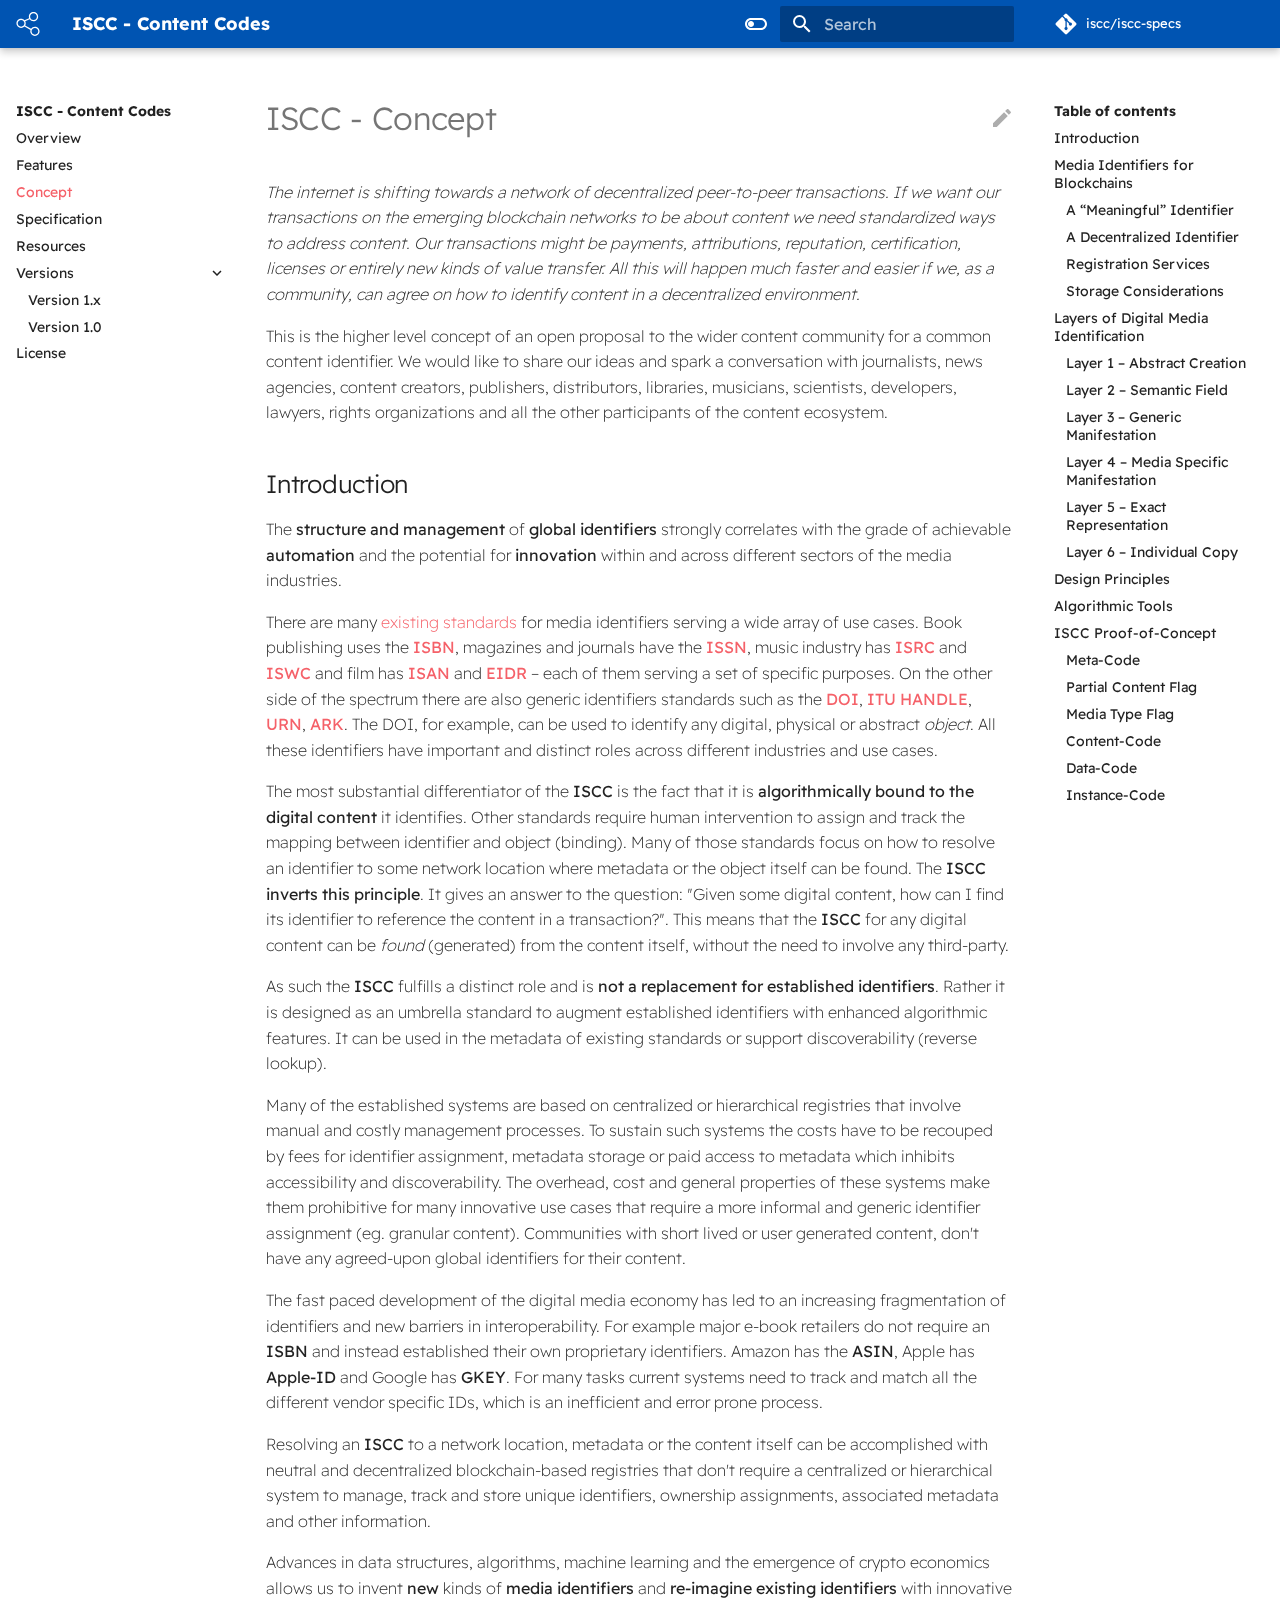
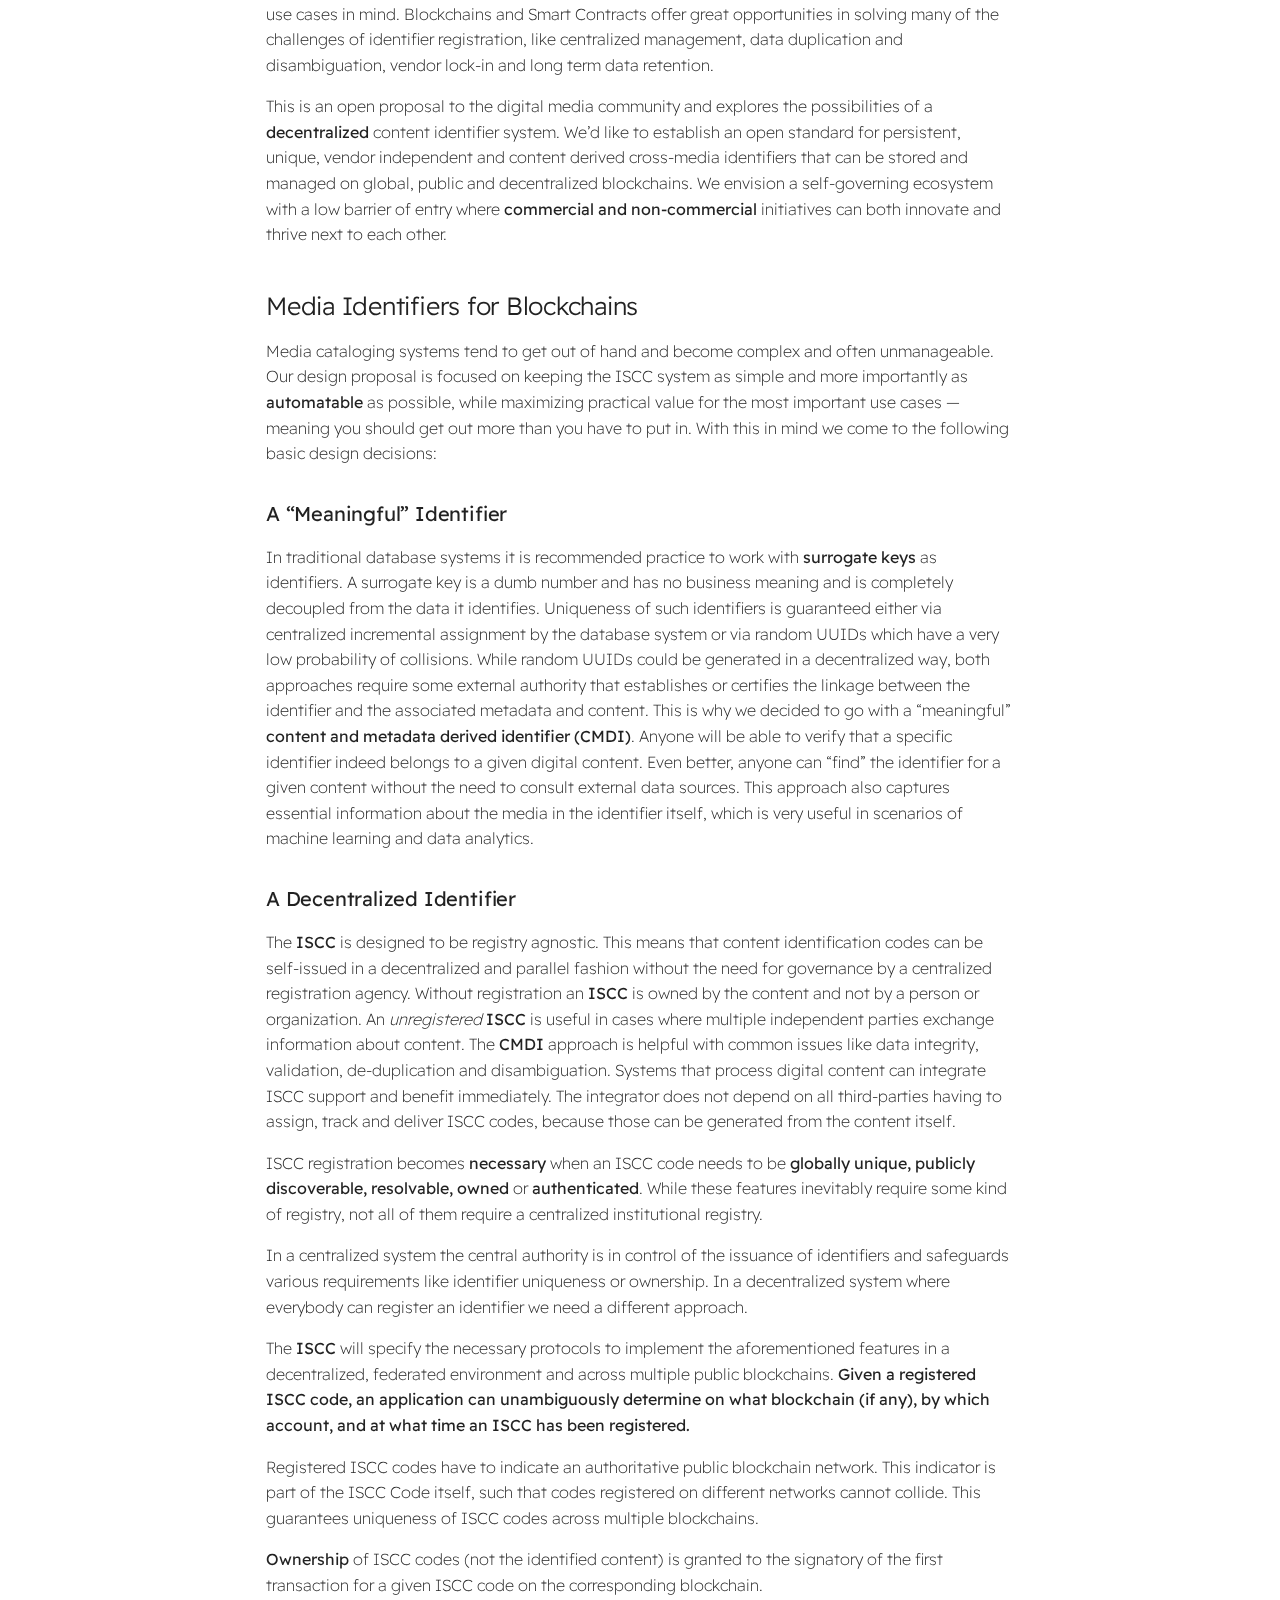
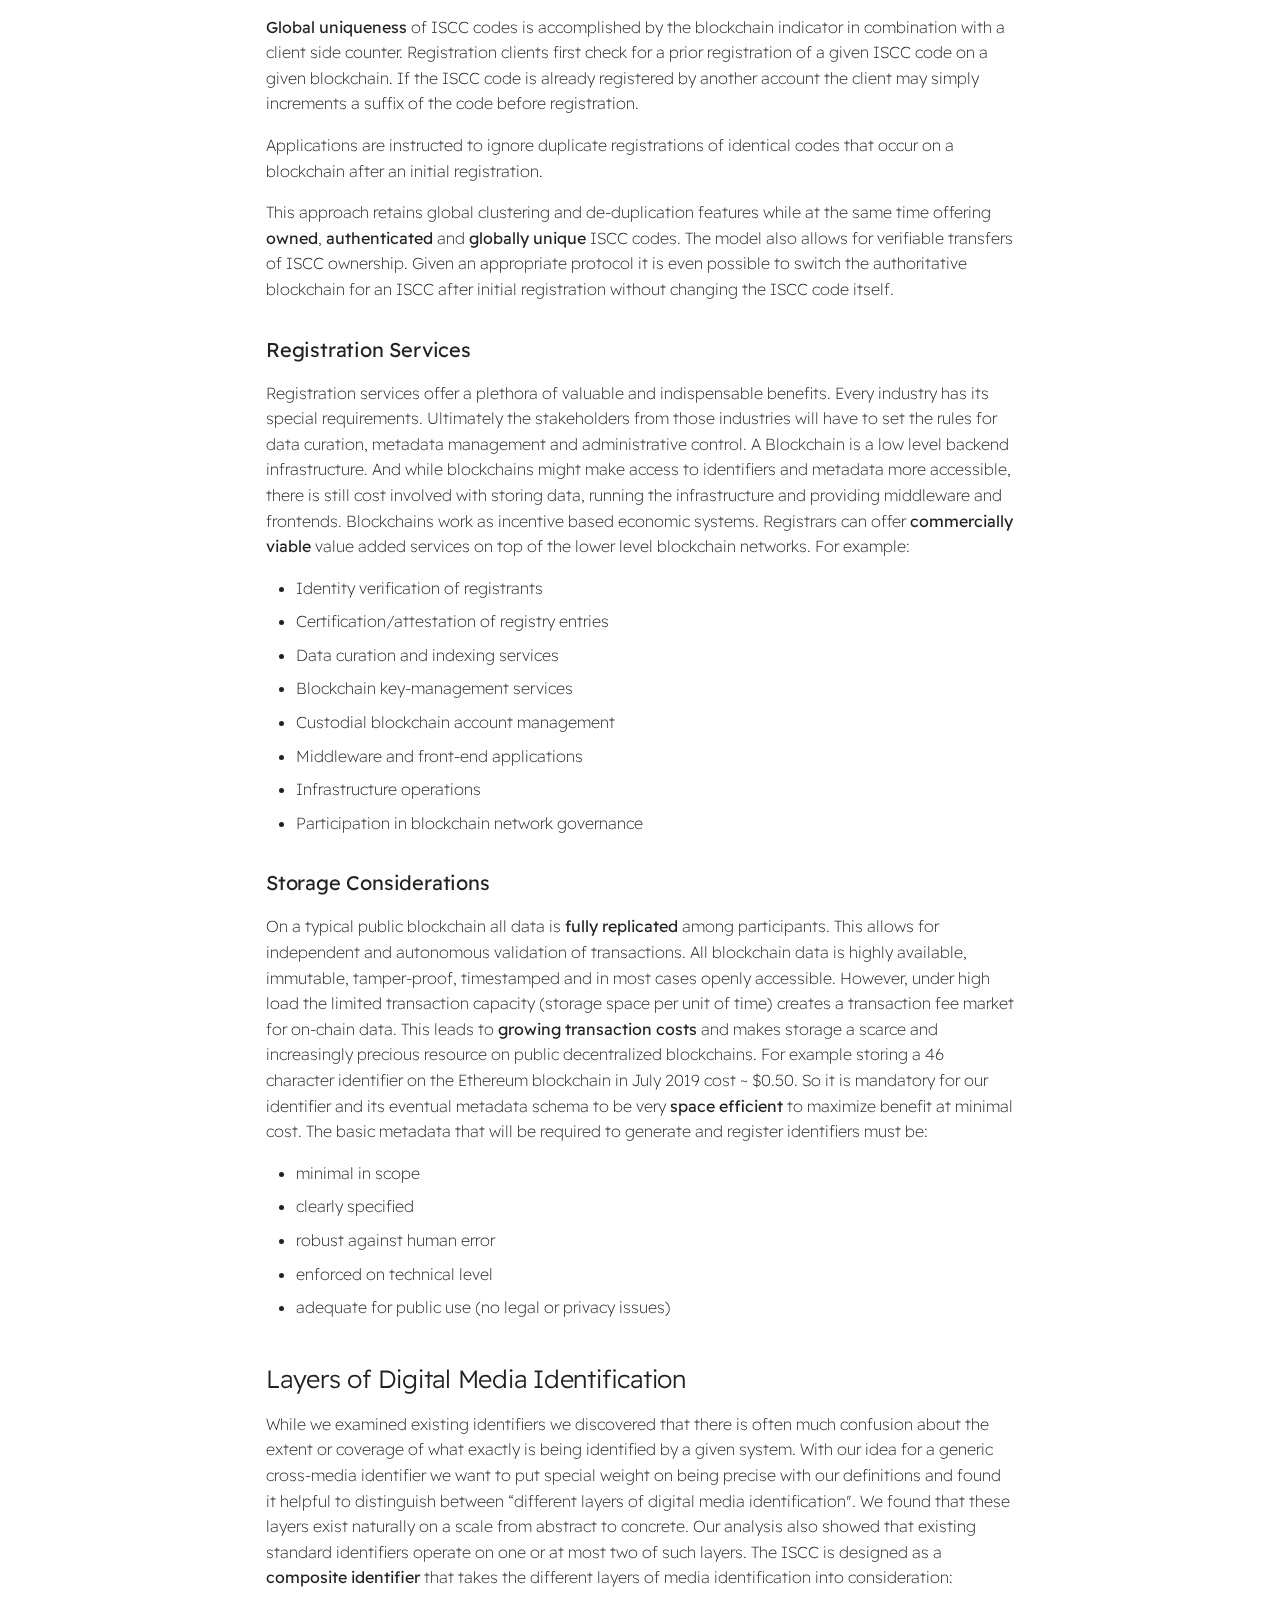
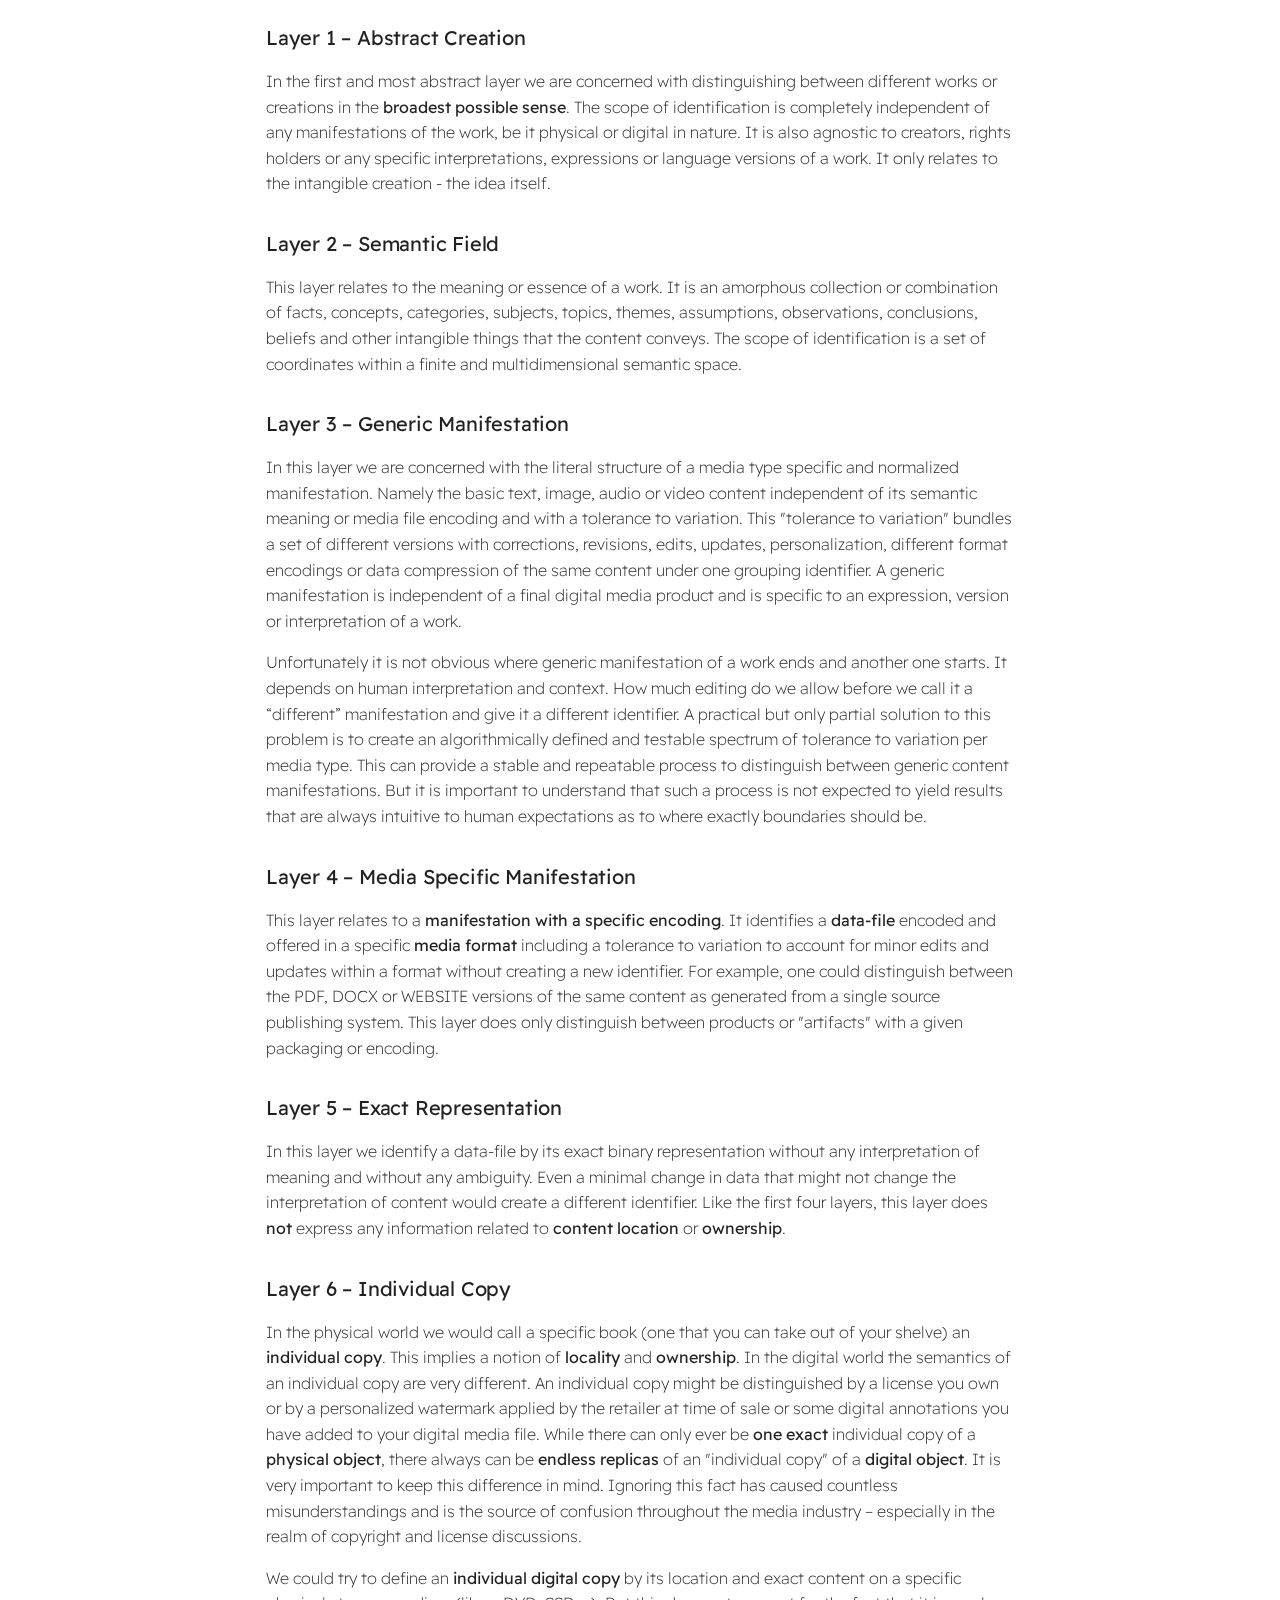
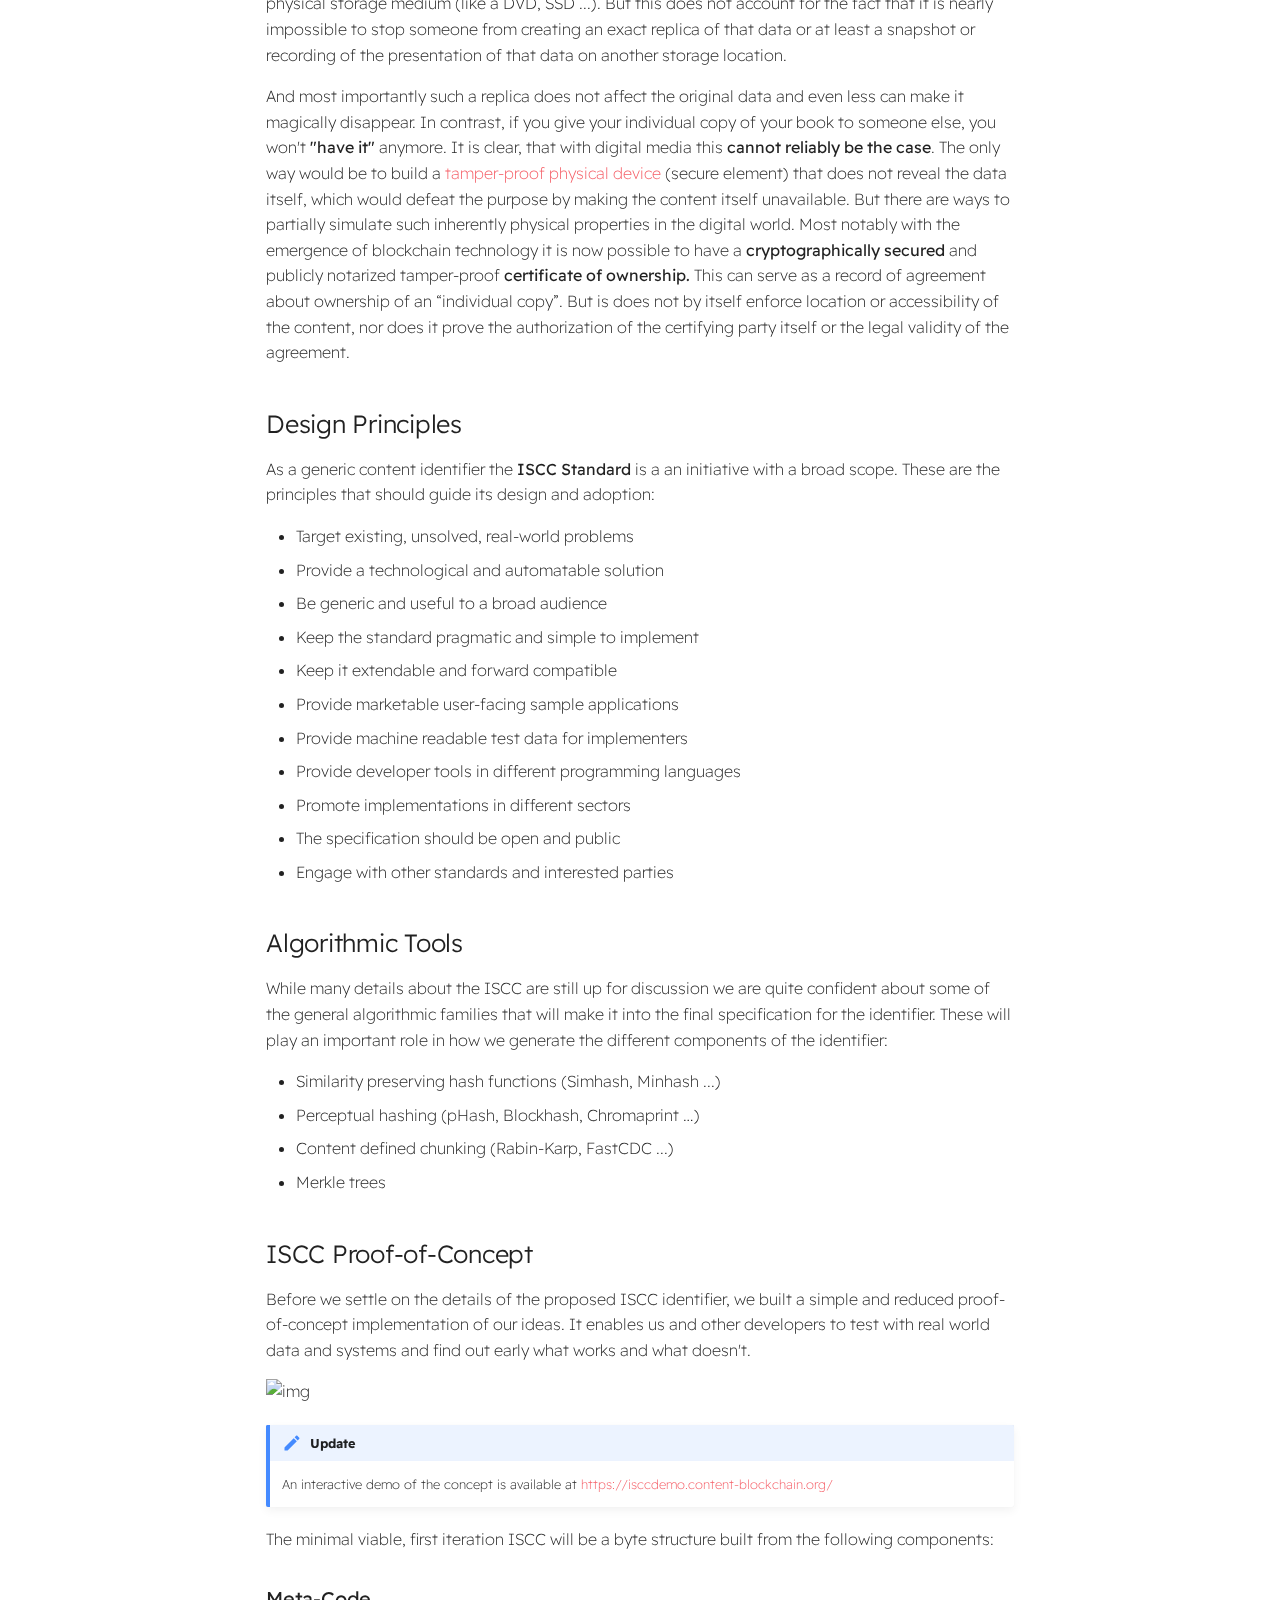
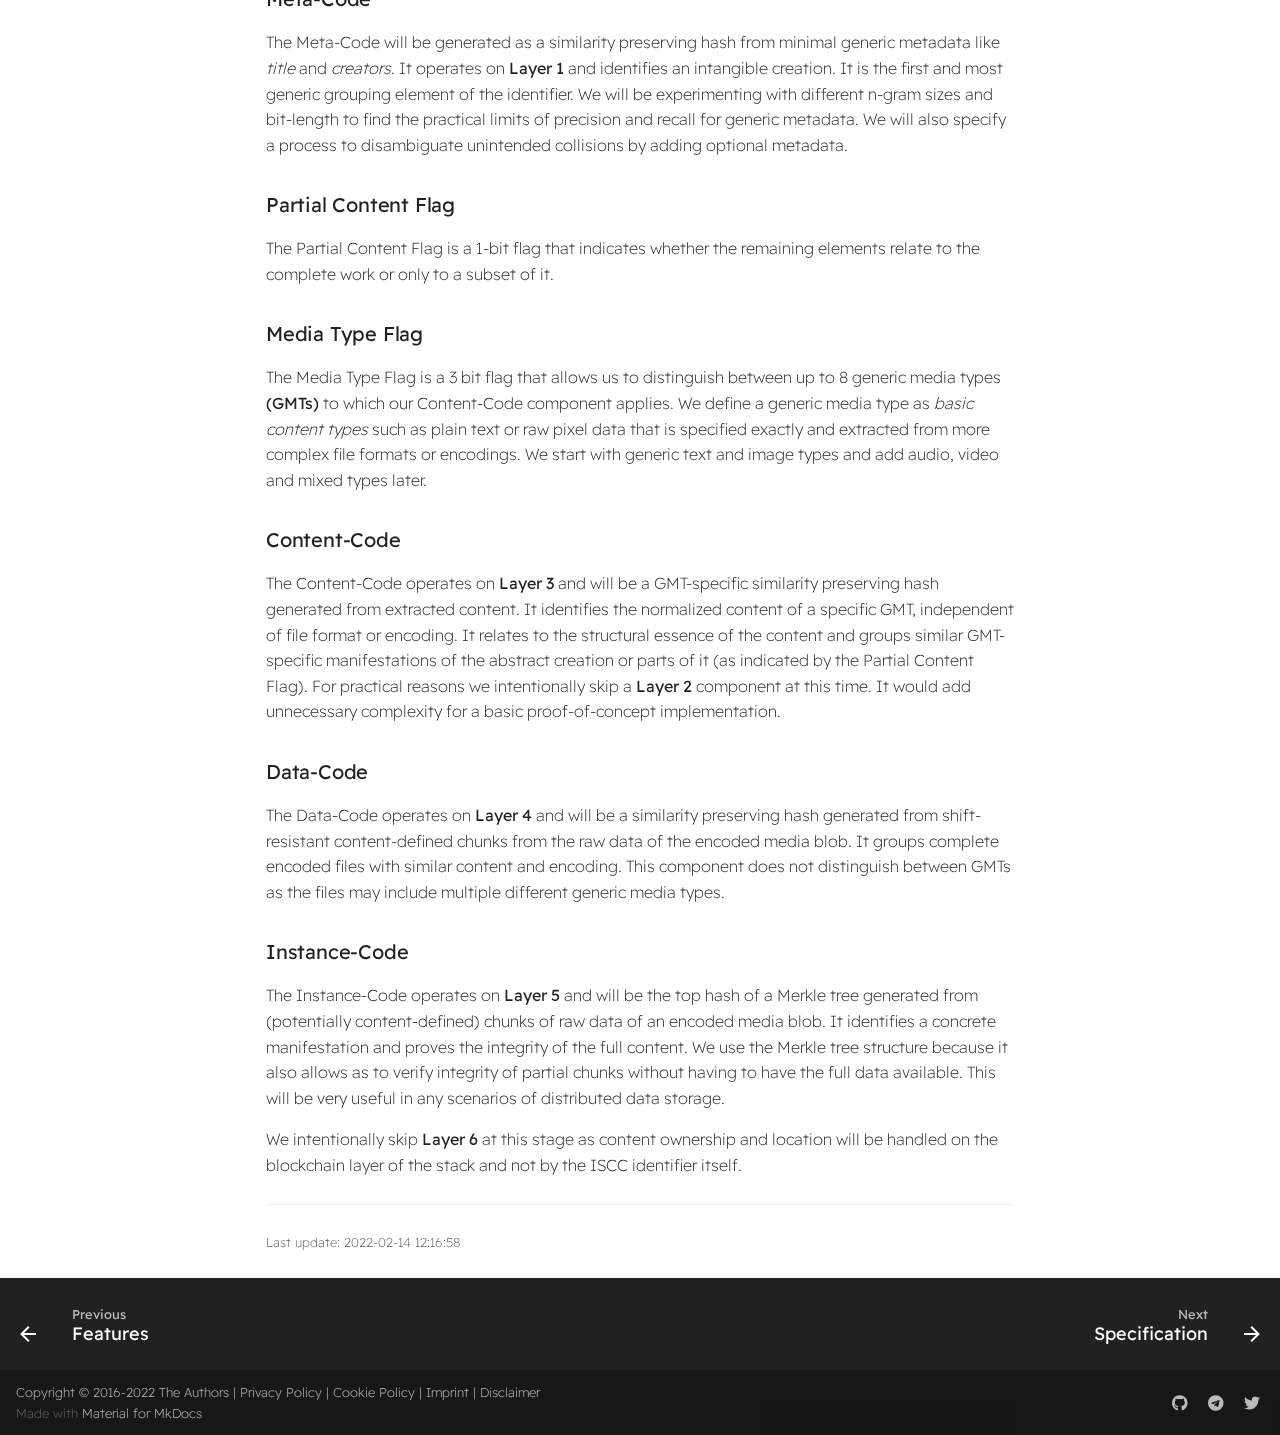
==== commit a6c53cb4: "Deployed b0b14d6 with MkDocs version: 1.2.3" ====
--- a/concept/index.html
+++ b/concept/index.html
@@ -1 +1 @@
-<!doctype html><html lang=en class=no-js> <head><meta charset=utf-8><meta name=viewport content="width=device-width,initial-scale=1"><meta name=description content="International Standard Content Code - Specification"><meta name=author content="Titusz Pan"><link href=http://iscc.codes/concept/ rel=canonical><link rel=icon href=../images/favicon.png><meta name=generator content="mkdocs-1.2.3, mkdocs-material-8.1.10"><title>Concept - ISCC - Content Identifiers</title><link rel=stylesheet href=../assets/stylesheets/main.d6be258b.min.css><link rel=stylesheet href=../assets/stylesheets/palette.e6a45f82.min.css><meta name=theme-color content=#2094f3><link rel=preconnect href=https://fonts.gstatic.com crossorigin><link rel=stylesheet href="https://fonts.googleapis.com/css?family=Roboto:300,400,400i,700%7CRoboto+Mono&display=fallback"><style>:root{--md-text-font:"Roboto";--md-code-font:"Roboto Mono"}</style><link rel=stylesheet href=../stylesheets/custom.css><script>__md_scope=new URL("..",location),__md_get=(e,_=localStorage,t=__md_scope)=>JSON.parse(_.getItem(t.pathname+"."+e)),__md_set=(e,_,t=localStorage,a=__md_scope)=>{try{t.setItem(a.pathname+"."+e,JSON.stringify(_))}catch(e){}}</script></head> <body dir=ltr data-md-color-scheme data-md-color-primary=blue data-md-color-accent=pink> <input class=md-toggle data-md-toggle=drawer type=checkbox id=__drawer autocomplete=off> <input class=md-toggle data-md-toggle=search type=checkbox id=__search autocomplete=off> <label class=md-overlay for=__drawer></label> <div data-md-component=skip> <a href=#iscc-concept class=md-skip> Skip to content </a> </div> <div data-md-component=announce> </div> <header class=md-header data-md-component=header> <nav class="md-header__inner md-grid" aria-label=Header> <a href=.. title="ISCC - Content Identifiers" class="md-header__button md-logo" aria-label="ISCC - Content Identifiers" data-md-component=logo> <img src=../images/logo-white.svg alt=logo> </a> <label class="md-header__button md-icon" for=__drawer> <svg xmlns=http://www.w3.org/2000/svg viewbox="0 0 24 24"><path d="M3 6h18v2H3V6m0 5h18v2H3v-2m0 5h18v2H3v-2z"/></svg> </label> <div class=md-header__title data-md-component=header-title> <div class=md-header__ellipsis> <div class=md-header__topic> <span class=md-ellipsis> ISCC - Content Identifiers </span> </div> <div class=md-header__topic data-md-component=header-topic> <span class=md-ellipsis> Concept </span> </div> </div> </div> <label class="md-header__button md-icon" for=__search> <svg xmlns=http://www.w3.org/2000/svg viewbox="0 0 24 24"><path d="M9.5 3A6.5 6.5 0 0 1 16 9.5c0 1.61-.59 3.09-1.56 4.23l.27.27h.79l5 5-1.5 1.5-5-5v-.79l-.27-.27A6.516 6.516 0 0 1 9.5 16 6.5 6.5 0 0 1 3 9.5 6.5 6.5 0 0 1 9.5 3m0 2C7 5 5 7 5 9.5S7 14 9.5 14 14 12 14 9.5 12 5 9.5 5z"/></svg> </label> <div class=md-search data-md-component=search role=dialog> <label class=md-search__overlay for=__search></label> <div class=md-search__inner role=search> <form class=md-search__form name=search> <input type=text class=md-search__input name=query aria-label=Search placeholder=Search autocapitalize=off autocorrect=off autocomplete=off spellcheck=false data-md-component=search-query required> <label class="md-search__icon md-icon" for=__search> <svg xmlns=http://www.w3.org/2000/svg viewbox="0 0 24 24"><path d="M9.5 3A6.5 6.5 0 0 1 16 9.5c0 1.61-.59 3.09-1.56 4.23l.27.27h.79l5 5-1.5 1.5-5-5v-.79l-.27-.27A6.516 6.516 0 0 1 9.5 16 6.5 6.5 0 0 1 3 9.5 6.5 6.5 0 0 1 9.5 3m0 2C7 5 5 7 5 9.5S7 14 9.5 14 14 12 14 9.5 12 5 9.5 5z"/></svg> <svg xmlns=http://www.w3.org/2000/svg viewbox="0 0 24 24"><path d="M20 11v2H8l5.5 5.5-1.42 1.42L4.16 12l7.92-7.92L13.5 5.5 8 11h12z"/></svg> </label> <nav class=md-search__options aria-label=Search> <button type=reset class="md-search__icon md-icon" aria-label=Clear tabindex=-1> <svg xmlns=http://www.w3.org/2000/svg viewbox="0 0 24 24"><path d="M19 6.41 17.59 5 12 10.59 6.41 5 5 6.41 10.59 12 5 17.59 6.41 19 12 13.41 17.59 19 19 17.59 13.41 12 19 6.41z"/></svg> </button> </nav> </form> <div class=md-search__output> <div class=md-search__scrollwrap data-md-scrollfix> <div class=md-search-result data-md-component=search-result> <div class=md-search-result__meta> Initializing search </div> <ol class=md-search-result__list></ol> </div> </div> </div> </div> </div> <div class=md-header__source> <a href=https://github.com/iscc/iscc-specs/ title="Go to repository" class=md-source data-md-component=source> <div class="md-source__icon md-icon"> <svg xmlns=http://www.w3.org/2000/svg viewbox="0 0 448 512"><path d="M439.55 236.05 244 40.45a28.87 28.87 0 0 0-40.81 0l-40.66 40.63 51.52 51.52c27.06-9.14 52.68 16.77 43.39 43.68l49.66 49.66c34.23-11.8 61.18 31 35.47 56.69-26.49 26.49-70.21-2.87-56-37.34L240.22 199v121.85c25.3 12.54 22.26 41.85 9.08 55a34.34 34.34 0 0 1-48.55 0c-17.57-17.6-11.07-46.91 11.25-56v-123c-20.8-8.51-24.6-30.74-18.64-45L142.57 101 8.45 235.14a28.86 28.86 0 0 0 0 40.81l195.61 195.6a28.86 28.86 0 0 0 40.8 0l194.69-194.69a28.86 28.86 0 0 0 0-40.81z"/></svg> </div> <div class=md-source__repository> iscc/iscc-specs </div> </a> </div> </nav> </header> <div class=md-container data-md-component=container> <main class=md-main data-md-component=main> <div class="md-main__inner md-grid"> <div class="md-sidebar md-sidebar--primary" data-md-component=sidebar data-md-type=navigation> <div class=md-sidebar__scrollwrap> <div class=md-sidebar__inner> <nav class="md-nav md-nav--primary" aria-label=Navigation data-md-level=0> <label class=md-nav__title for=__drawer> <a href=.. title="ISCC - Content Identifiers" class="md-nav__button md-logo" aria-label="ISCC - Content Identifiers" data-md-component=logo> <img src=../images/logo-white.svg alt=logo> </a> ISCC - Content Identifiers </label> <div class=md-nav__source> <a href=https://github.com/iscc/iscc-specs/ title="Go to repository" class=md-source data-md-component=source> <div class="md-source__icon md-icon"> <svg xmlns=http://www.w3.org/2000/svg viewbox="0 0 448 512"><path d="M439.55 236.05 244 40.45a28.87 28.87 0 0 0-40.81 0l-40.66 40.63 51.52 51.52c27.06-9.14 52.68 16.77 43.39 43.68l49.66 49.66c34.23-11.8 61.18 31 35.47 56.69-26.49 26.49-70.21-2.87-56-37.34L240.22 199v121.85c25.3 12.54 22.26 41.85 9.08 55a34.34 34.34 0 0 1-48.55 0c-17.57-17.6-11.07-46.91 11.25-56v-123c-20.8-8.51-24.6-30.74-18.64-45L142.57 101 8.45 235.14a28.86 28.86 0 0 0 0 40.81l195.61 195.6a28.86 28.86 0 0 0 40.8 0l194.69-194.69a28.86 28.86 0 0 0 0-40.81z"/></svg> </div> <div class=md-source__repository> iscc/iscc-specs </div> </a> </div> <ul class=md-nav__list data-md-scrollfix> <li class=md-nav__item> <a href=.. class=md-nav__link> Overview </a> </li> <li class=md-nav__item> <a href=../features/ class=md-nav__link> Features </a> </li> <li class="md-nav__item md-nav__item--active"> <input class="md-nav__toggle md-toggle" data-md-toggle=toc type=checkbox id=__toc> <label class="md-nav__link md-nav__link--active" for=__toc> Concept <span class="md-nav__icon md-icon"></span> </label> <a href=./ class="md-nav__link md-nav__link--active"> Concept </a> <nav class="md-nav md-nav--secondary" aria-label="Table of contents"> <label class=md-nav__title for=__toc> <span class="md-nav__icon md-icon"></span> Table of contents </label> <ul class=md-nav__list data-md-component=toc data-md-scrollfix> <li class=md-nav__item> <a href=#introduction class=md-nav__link> Introduction </a> </li> <li class=md-nav__item> <a href=#media-identifiers-for-blockchains class=md-nav__link> Media Identifiers for Blockchains </a> <nav class=md-nav aria-label="Media Identifiers for Blockchains"> <ul class=md-nav__list> <li class=md-nav__item> <a href=#a-meaningful-identifier class=md-nav__link> A “Meaningful” Identifier </a> </li> <li class=md-nav__item> <a href=#a-decentralized-identifier class=md-nav__link> A Decentralized Identifier </a> </li> <li class=md-nav__item> <a href=#registration-services class=md-nav__link> Registration Services </a> </li> <li class=md-nav__item> <a href=#storage-considerations class=md-nav__link> Storage Considerations </a> </li> </ul> </nav> </li> <li class=md-nav__item> <a href=#layers-of-digital-media-identification class=md-nav__link> Layers of Digital Media Identification </a> <nav class=md-nav aria-label="Layers of Digital Media Identification"> <ul class=md-nav__list> <li class=md-nav__item> <a href=#layer-1-abstract-creation class=md-nav__link> Layer 1 – Abstract Creation </a> </li> <li class=md-nav__item> <a href=#layer-2-semantic-field class=md-nav__link> Layer 2 – Semantic Field </a> </li> <li class=md-nav__item> <a href=#layer-3-generic-manifestation class=md-nav__link> Layer 3 – Generic Manifestation </a> </li> <li class=md-nav__item> <a href=#layer-4-media-specific-manifestation class=md-nav__link> Layer 4 – Media Specific Manifestation </a> </li> <li class=md-nav__item> <a href=#layer-5-exact-representation class=md-nav__link> Layer 5 – Exact Representation </a> </li> <li class=md-nav__item> <a href=#layer-6-individual-copy class=md-nav__link> Layer 6 – Individual Copy </a> </li> </ul> </nav> </li> <li class=md-nav__item> <a href=#design-principles class=md-nav__link> Design Principles </a> </li> <li class=md-nav__item> <a href=#algorithmic-tools class=md-nav__link> Algorithmic Tools </a> </li> <li class=md-nav__item> <a href=#iscc-proof-of-concept class=md-nav__link> ISCC Proof-of-Concept </a> <nav class=md-nav aria-label="ISCC Proof-of-Concept"> <ul class=md-nav__list> <li class=md-nav__item> <a href=#meta-code class=md-nav__link> Meta-Code </a> </li> <li class=md-nav__item> <a href=#partial-content-flag class=md-nav__link> Partial Content Flag </a> </li> <li class=md-nav__item> <a href=#media-type-flag class=md-nav__link> Media Type Flag </a> </li> <li class=md-nav__item> <a href=#content-code class=md-nav__link> Content-Code </a> </li> <li class=md-nav__item> <a href=#data-code class=md-nav__link> Data-Code </a> </li> <li class=md-nav__item> <a href=#instance-code class=md-nav__link> Instance-Code </a> </li> </ul> </nav> </li> </ul> </nav> </li> <li class=md-nav__item> <a href=../specification/ class=md-nav__link> Specification </a> </li> <li class=md-nav__item> <a href=../resources/ class=md-nav__link> Resources </a> </li> <li class="md-nav__item md-nav__item--nested"> <input class="md-nav__toggle md-toggle" data-md-toggle=__nav_6 type=checkbox id=__nav_6> <label class=md-nav__link for=__nav_6> Versions <span class="md-nav__icon md-icon"></span> </label> <nav class=md-nav aria-label=Versions data-md-level=1> <label class=md-nav__title for=__nav_6> <span class="md-nav__icon md-icon"></span> Versions </label> <ul class=md-nav__list data-md-scrollfix> <li class=md-nav__item> <a href=../specification/ class=md-nav__link> Version 1.x </a> </li> <li class=md-nav__item> <a href=https://github.com/iscc/iscc-specs/blob/version-1.0/docs/specification.md class=md-nav__link> Version 1.0 </a> </li> </ul> </nav> </li> <li class=md-nav__item> <a href=../license/ class=md-nav__link> License </a> </li> </ul> </nav> </div> </div> </div> <div class="md-sidebar md-sidebar--secondary" data-md-component=sidebar data-md-type=toc> <div class=md-sidebar__scrollwrap> <div class=md-sidebar__inner> <nav class="md-nav md-nav--secondary" aria-label="Table of contents"> <label class=md-nav__title for=__toc> <span class="md-nav__icon md-icon"></span> Table of contents </label> <ul class=md-nav__list data-md-component=toc data-md-scrollfix> <li class=md-nav__item> <a href=#introduction class=md-nav__link> Introduction </a> </li> <li class=md-nav__item> <a href=#media-identifiers-for-blockchains class=md-nav__link> Media Identifiers for Blockchains </a> <nav class=md-nav aria-label="Media Identifiers for Blockchains"> <ul class=md-nav__list> <li class=md-nav__item> <a href=#a-meaningful-identifier class=md-nav__link> A “Meaningful” Identifier </a> </li> <li class=md-nav__item> <a href=#a-decentralized-identifier class=md-nav__link> A Decentralized Identifier </a> </li> <li class=md-nav__item> <a href=#registration-services class=md-nav__link> Registration Services </a> </li> <li class=md-nav__item> <a href=#storage-considerations class=md-nav__link> Storage Considerations </a> </li> </ul> </nav> </li> <li class=md-nav__item> <a href=#layers-of-digital-media-identification class=md-nav__link> Layers of Digital Media Identification </a> <nav class=md-nav aria-label="Layers of Digital Media Identification"> <ul class=md-nav__list> <li class=md-nav__item> <a href=#layer-1-abstract-creation class=md-nav__link> Layer 1 – Abstract Creation </a> </li> <li class=md-nav__item> <a href=#layer-2-semantic-field class=md-nav__link> Layer 2 – Semantic Field </a> </li> <li class=md-nav__item> <a href=#layer-3-generic-manifestation class=md-nav__link> Layer 3 – Generic Manifestation </a> </li> <li class=md-nav__item> <a href=#layer-4-media-specific-manifestation class=md-nav__link> Layer 4 – Media Specific Manifestation </a> </li> <li class=md-nav__item> <a href=#layer-5-exact-representation class=md-nav__link> Layer 5 – Exact Representation </a> </li> <li class=md-nav__item> <a href=#layer-6-individual-copy class=md-nav__link> Layer 6 – Individual Copy </a> </li> </ul> </nav> </li> <li class=md-nav__item> <a href=#design-principles class=md-nav__link> Design Principles </a> </li> <li class=md-nav__item> <a href=#algorithmic-tools class=md-nav__link> Algorithmic Tools </a> </li> <li class=md-nav__item> <a href=#iscc-proof-of-concept class=md-nav__link> ISCC Proof-of-Concept </a> <nav class=md-nav aria-label="ISCC Proof-of-Concept"> <ul class=md-nav__list> <li class=md-nav__item> <a href=#meta-code class=md-nav__link> Meta-Code </a> </li> <li class=md-nav__item> <a href=#partial-content-flag class=md-nav__link> Partial Content Flag </a> </li> <li class=md-nav__item> <a href=#media-type-flag class=md-nav__link> Media Type Flag </a> </li> <li class=md-nav__item> <a href=#content-code class=md-nav__link> Content-Code </a> </li> <li class=md-nav__item> <a href=#data-code class=md-nav__link> Data-Code </a> </li> <li class=md-nav__item> <a href=#instance-code class=md-nav__link> Instance-Code </a> </li> </ul> </nav> </li> </ul> </nav> </div> </div> </div> <div class=md-content data-md-component=content> <article class="md-content__inner md-typeset"> <a href=https://github.com/iscc/iscc-specs/edit/master/docs/concept.md title="Edit this page" class="md-content__button md-icon"> <svg xmlns=http://www.w3.org/2000/svg viewbox="0 0 24 24"><path d="M20.71 7.04c.39-.39.39-1.04 0-1.41l-2.34-2.34c-.37-.39-1.02-.39-1.41 0l-1.84 1.83 3.75 3.75M3 17.25V21h3.75L17.81 9.93l-3.75-3.75L3 17.25z"/></svg> </a> <h1 id=iscc-concept>ISCC - Concept<a class=headerlink href=#iscc-concept title="Permanent link">#</a></h1> <p><em>The internet is shifting towards a network of decentralized peer-to-peer transactions. If we want our transactions on the emerging blockchain networks to be about content we need standardized ways to address content. Our transactions might be payments, attributions, reputation, certification, licenses or entirely new kinds of value transfer. All this will happen much faster and easier if we, as a community, can agree on how to identify content in a decentralized environment.</em></p> <p>This is the higher level concept of an open proposal to the wider content community for a common content identifier. We would like to share our ideas and spark a conversation with journalists, news agencies, content creators, publishers, distributors, libraries, musicians, scientists, developers, lawyers, rights organizations and all the other participants of the content ecosystem.</p> <h2 id=introduction>Introduction<a class=headerlink href=#introduction title="Permanent link">#</a></h2> <p>The <strong>structure and management</strong> of <strong>global identifiers</strong> strongly correlates with the grade of achievable <strong>automation</strong> and the potential for <strong>innovation</strong> within and across different sectors of the media industries.</p> <p>There are many <a href=https://xkcd.com/927/ >existing standards</a> for media identifiers serving a wide array of use cases. Book publishing uses the <a href=https://www.isbn-international.org/ ><strong>ISBN</strong></a>, magazines and journals have the <a href=https://www.issn.org/ ><strong>ISSN</strong></a>, music industry has <a href=https://isrc.ifpi.org/ ><strong>ISRC</strong></a> and <a href=http://www.iswc.org/ ><strong>ISWC</strong></a> and film has <a href=http://www.isan.org/ ><strong>ISAN</strong></a> and <a href=https://eidr.org/ ><strong>EIDR</strong></a> – each of them serving a set of specific purposes. On the other side of the spectrum there are also generic identifiers standards such as the <a href=https://www.doi.org/ ><strong>DOI</strong></a>, <a href=http://www.itu.int/osg/csd/emerging_trends/handle_system/index.html><strong>ITU HANDLE</strong></a>, <a href=https://tools.ietf.org/html/rfc8141><strong>URN</strong></a>, <a href=https://tools.ietf.org/html/draft-kunze-ark-18><strong>ARK</strong></a>. The DOI, for example, can be used to identify any digital, physical or abstract <em>object</em>. All these identifiers have important and distinct roles across different industries and use cases.</p> <p>The most substantial differentiator of the <strong>ISCC</strong> is the fact that it is <strong>algorithmically bound to the digital content</strong> it identifies. Other standards require human intervention to assign and track the mapping between identifier and object (binding). Many of those standards focus on how to resolve an identifier to some network location where metadata or the object itself can be found. The <strong>ISCC inverts this principle</strong>. It gives an answer to the question: "Given some digital content, how can I find its identifier to reference the content in a transaction?". This means that the <strong>ISCC</strong> for any digital content can be <em>found</em> (generated) from the content itself, without the need to involve any third-party.</p> <p>As such the <strong>ISCC</strong> fulfills a distinct role and is <strong>not a replacement for established identifiers</strong>. Rather it is designed as an umbrella standard to augment established identifiers with enhanced algorithmic features. It can be used in the metadata of existing standards or support discoverability (reverse lookup).</p> <p>Many of the established systems are based on centralized or hierarchical registries that involve manual and costly management processes. To sustain such systems the costs have to be recouped by fees for identifier assignment, metadata storage or paid access to metadata which inhibits accessibility and discoverability. The overhead, cost and general properties of these systems make them prohibitive for many innovative use cases that require a more informal and generic identifier assignment (eg. granular content). Communities with short lived or user generated content, don't have any agreed-upon global identifiers for their content.</p> <p>The fast paced development of the digital media economy has led to an increasing fragmentation of identifiers and new barriers in interoperability. For example major e-book retailers do not require an <strong>ISBN</strong> and instead established their own proprietary identifiers. Amazon has the <strong>ASIN</strong>, Apple has <strong>Apple-ID</strong> and Google has <strong>GKEY</strong>. For many tasks current systems need to track and match all the different vendor specific IDs, which is an inefficient and error prone process.</p> <p>Resolving an <strong>ISCC</strong> to a network location, metadata or the content itself can be accomplished with neutral and decentralized blockchain-based registries that don't require a centralized or hierarchical system to manage, track and store unique identifiers, ownership assignments, associated metadata and other information.</p> <p>Advances in data structures, algorithms, machine learning and the emergence of crypto economics allows us to invent <strong>new</strong> kinds of <strong>media identifiers</strong> and <strong>re-imagine existing identifiers</strong> with innovative use cases in mind. Blockchains and Smart Contracts offer great opportunities in solving many of the challenges of identifier registration, like centralized management, data duplication and disambiguation, vendor lock-in and long term data retention.</p> <p>This is an open proposal to the digital media community and explores the possibilities of a <strong>decentralized </strong>content identifier system. We’d like to establish an open standard for persistent, unique, vendor independent and content derived cross-media identifiers that can be stored and managed on global, public and decentralized blockchains. We envision a self-governing ecosystem with a low barrier of entry where <strong>commercial and non-commercial</strong> initiatives can both innovate and thrive next to each other.</p> <h2 id=media-identifiers-for-blockchains>Media Identifiers for Blockchains<a class=headerlink href=#media-identifiers-for-blockchains title="Permanent link">#</a></h2> <p>Media cataloging systems tend to get out of hand and become complex and often unmanageable. Our design proposal is focused on keeping the ISCC system as simple and more importantly as <strong>automatable</strong> as possible, while maximizing practical value for the most important use cases — meaning you should get out more than you have to put in. With this in mind we come to the following basic design decisions:</p> <h3 id=a-meaningful-identifier>A “Meaningful” Identifier<a class=headerlink href=#a-meaningful-identifier title="Permanent link">#</a></h3> <p>In traditional database systems it is recommended practice to work with <strong>surrogate keys</strong> as identifiers. A surrogate key is a dumb number and has no business meaning and is completely decoupled from the data it identifies. Uniqueness of such identifiers is guaranteed either via centralized incremental assignment by the database system or via random UUIDs which have a very low probability of collisions. While random UUIDs could be generated in a decentralized way, both approaches require some external authority that establishes or certifies the linkage between the identifier and the associated metadata and content. This is why we decided to go with a “meaningful” <strong>content and metadata derived identifier (CMDI)</strong>. Anyone will be able to verify that a specific identifier indeed belongs to a given digital content. Even better, anyone can “find” the identifier for a given content without the need to consult external data sources. This approach also captures essential information about the media in the identifier itself, which is very useful in scenarios of machine learning and data analytics.</p> <h3 id=a-decentralized-identifier>A Decentralized Identifier<a class=headerlink href=#a-decentralized-identifier title="Permanent link">#</a></h3> <p>The <strong>ISCC</strong> is designed to be registry agnostic. This means that content identification codes can be self-issued in a decentralized and parallel fashion without the need for governance by a centralized registration agency. Without registration an <strong>ISCC</strong> is owned by the content and not by a person or organization. An <em>unregistered</em> <strong>ISCC</strong> is useful in cases where multiple independent parties exchange information about content. The <strong>CMDI</strong> approach is helpful with common issues like data integrity, validation, de-duplication and disambiguation. Systems that process digital content can integrate ISCC support and benefit immediately. The integrator does not depend on all third-parties having to assign, track and deliver ISCC codes, because those can be generated from the content itself.</p> <p>ISCC registration becomes <strong>necessary</strong> when an ISCC code needs to be <strong>globally unique, publicly discoverable, resolvable, owned</strong> or <strong>authenticated</strong>. While these features inevitably require some kind of registry, not all of them require a centralized institutional registry.</p> <p>In a centralized system the central authority is in control of the issuance of identifiers and safeguards various requirements like identifier uniqueness or ownership. In a decentralized system where everybody can register an identifier we need a different approach.</p> <p>The <strong>ISCC</strong> will specify the necessary protocols to implement the aforementioned features in a decentralized, federated environment and across multiple public blockchains. <strong>Given a registered ISCC code, an application can unambiguously determine on what blockchain (if any), by which account, and at what time an ISCC has been registered. </strong></p> <p>Registered ISCC codes have to indicate an authoritative public blockchain network. This indicator is part of the ISCC Code itself, such that codes registered on different networks cannot collide. This guarantees uniqueness of ISCC codes across multiple blockchains.</p> <p><strong>Ownership</strong> of ISCC codes (not the identified content) is granted to the signatory of the first transaction for a given ISCC code on the corresponding blockchain.</p> <p><strong>Global uniqueness</strong> of ISCC codes is accomplished by the blockchain indicator in combination with a client side counter. Registration clients first check for a prior registration of a given ISCC code on a given blockchain. If the ISCC code is already registered by another account the client may simply increments a suffix of the code before registration.</p> <p>Applications are instructed to ignore duplicate registrations of identical codes that occur on a blockchain after an initial registration.</p> <p>This approach retains global clustering and de-duplication features while at the same time offering <strong>owned</strong>, <strong>authenticated</strong> and <strong>globally unique</strong> ISCC codes. The model also allows for verifiable transfers of ISCC ownership. Given an appropriate protocol it is even possible to switch the authoritative blockchain for an ISCC after initial registration without changing the ISCC code itself.</p> <h3 id=registration-services>Registration Services<a class=headerlink href=#registration-services title="Permanent link">#</a></h3> <p>Registration services offer a plethora of valuable and indispensable benefits. Every industry has its special requirements. Ultimately the stakeholders from those industries will have to set the rules for data curation, metadata management and administrative control. A Blockchain is a low level backend infrastructure. And while blockchains might make access to identifiers and metadata more accessible, there is still cost involved with storing data, running the infrastructure and providing middleware and frontends. Blockchains work as incentive based economic systems. Registrars can offer <strong>commercially viable</strong> value added services on top of the lower level blockchain networks. For example:</p> <ul> <li>Identity verification of registrants</li> <li>Certification/attestation of registry entries</li> <li>Data curation and indexing services</li> <li>Blockchain key-management services</li> <li>Custodial blockchain account management</li> <li>Middleware and front-end applications</li> <li>Infrastructure operations</li> <li>Participation in blockchain network governance</li> </ul> <h3 id=storage-considerations>Storage Considerations<a class=headerlink href=#storage-considerations title="Permanent link">#</a></h3> <p>On a typical public blockchain all data is <strong>fully replicated</strong> among participants. This allows for independent and autonomous validation of transactions. All blockchain data is highly available, immutable, tamper-proof, timestamped and in most cases openly accessible. However, under high load the limited transaction capacity (storage space per unit of time) creates a transaction fee market for on-chain data. This leads to <strong>growing transaction costs</strong> and makes storage a scarce and increasingly precious resource on public decentralized blockchains. For example storing a 46 character identifier on the Ethereum blockchain in July 2019 cost ~ $0.50. So it is mandatory for our identifier and its eventual metadata schema to be very <strong>space efficient </strong>to maximize benefit at minimal cost. The basic metadata that will be required to generate and register identifiers must be:</p> <ul> <li>minimal in scope</li> <li>clearly specified</li> <li>robust against human error</li> <li>enforced on technical level</li> <li>adequate for public use (no legal or privacy issues)</li> </ul> <h2 id=layers-of-digital-media-identification>Layers of Digital Media Identification<a class=headerlink href=#layers-of-digital-media-identification title="Permanent link">#</a></h2> <p>While we examined existing identifiers we discovered that there is often much confusion about the extent or coverage of what exactly is being identified by a given system. With our idea for a generic cross-media identifier we want to put special weight on being precise with our definitions and found it helpful to distinguish between “different layers of digital media identification". We found that these layers exist naturally on a scale from abstract to concrete. Our analysis also showed that existing standard identifiers operate on one or at most two of such layers. The ISCC is designed as a <strong>composite identifier</strong> that takes the different layers of media identification into consideration:</p> <h3 id=layer-1-abstract-creation>Layer 1 – Abstract Creation<a class=headerlink href=#layer-1-abstract-creation title="Permanent link">#</a></h3> <p>In the first and most abstract layer we are concerned with distinguishing between different works or creations in the <strong>broadest possible sense</strong>. The scope of identification is completely independent of any manifestations of the work, be it physical or digital in nature. It is also agnostic to creators, rights holders or any specific interpretations, expressions or language versions of a work. It only relates to the intangible creation - the idea itself.</p> <h3 id=layer-2-semantic-field>Layer 2 – Semantic Field<a class=headerlink href=#layer-2-semantic-field title="Permanent link">#</a></h3> <p>This layer relates to the meaning or essence of a work. It is an amorphous collection or combination of facts, concepts, categories, subjects, topics, themes, assumptions, observations, conclusions, beliefs and other intangible things that the content conveys. The scope of identification is a set of coordinates within a finite and multidimensional semantic space.</p> <h3 id=layer-3-generic-manifestation>Layer 3 – Generic Manifestation<a class=headerlink href=#layer-3-generic-manifestation title="Permanent link">#</a></h3> <p>In this layer we are concerned with the literal structure of a media type specific and normalized manifestation. Namely the basic text, image, audio or video content independent of its semantic meaning or media file encoding and with a tolerance to variation. This "tolerance to variation" bundles a set of different versions with corrections, revisions, edits, updates, personalization, different format encodings or data compression of the same content under one grouping identifier. A generic manifestation is independent of a final digital media product and is specific to an expression, version or interpretation of a work.</p> <p>Unfortunately it is not obvious where generic manifestation of a work ends and another one starts. It depends on human interpretation and context. How much editing do we allow before we call it a “different” manifestation and give it a different identifier. A practical but only partial solution to this problem is to create an algorithmically defined and testable spectrum of tolerance to variation per media type. This can provide a stable and repeatable process to distinguish between generic content manifestations. But it is important to understand that such a process is not expected to yield results that are always intuitive to human expectations as to where exactly boundaries should be.</p> <h3 id=layer-4-media-specific-manifestation>Layer 4 – Media Specific Manifestation<a class=headerlink href=#layer-4-media-specific-manifestation title="Permanent link">#</a></h3> <p>This layer relates to a <strong>manifestation with a specific encoding</strong>. It identifies a <strong>data-file</strong> encoded and offered in a specific <strong>media format </strong>including a tolerance to variation to account for minor edits and updates within a format without creating a new identifier. For example, one could distinguish between the PDF, DOCX or WEBSITE versions of the same content as generated from a single source publishing system. This layer does only distinguish between products or "artifacts" with a given packaging or encoding.</p> <h3 id=layer-5-exact-representation>Layer 5 – Exact Representation<a class=headerlink href=#layer-5-exact-representation title="Permanent link">#</a></h3> <p>In this layer we identify a data-file by its exact binary representation without any interpretation of meaning and without any ambiguity. Even a minimal change in data that might not change the interpretation of content would create a different identifier. Like the first four layers, this layer does <strong>not </strong>express any information related to <strong>content location</strong> or <strong>ownership</strong>.</p> <h3 id=layer-6-individual-copy>Layer 6 – Individual Copy<a class=headerlink href=#layer-6-individual-copy title="Permanent link">#</a></h3> <p>In the physical world we would call a specific book (one that you can take out of your shelve) an <strong>individual copy</strong>. This implies a notion of <strong>locality </strong>and <strong>ownership</strong>. In the digital world the semantics of an individual copy are very different. An individual copy might be distinguished by a license you own or by a personalized watermark applied by the retailer at time of sale or some digital annotations you have added to your digital media file. While there can only ever be <strong>one exact</strong> individual copy of a <strong>physical object</strong>, there always can be <strong>endless replicas</strong> of an "individual copy" of a <strong>digital object</strong>. It is very important to keep this difference in mind. Ignoring this fact has caused countless misunderstandings and is the source of confusion throughout the media industry – especially in the realm of copyright and license discussions.</p> <p>We could try to define an <strong>individual digital copy</strong> by its location and exact content on a specific physical storage medium (like a DVD, SSD ...). But this does not account for the fact that it is nearly impossible to stop someone from creating an exact replica of that data or at least a snapshot or recording of the presentation of that data on another storage location.</p> <p>And most importantly such a replica does not affect the original data and even less can make it magically disappear. In contrast, if you give your individual copy of your book to someone else, you won't <strong>"have it"</strong> anymore. It is clear, that with digital media this <strong>cannot reliably be the case</strong>. The only way would be to build a <a href=https://opendime.com/ >tamper-proof physical device</a> (secure element) that does not reveal the data itself, which would defeat the purpose by making the content itself unavailable. But there are ways to partially simulate such inherently physical properties in the digital world. Most notably with the emergence of blockchain technology it is now possible to have a <strong>cryptographically secured</strong> and publicly notarized tamper-proof <strong>certificate of ownership. </strong> This can serve as a record of agreement about ownership of an “individual copy”. But is does not by itself enforce location or accessibility of the content, nor does it prove the authorization of the certifying party itself or the legal validity of the agreement.</p> <h2 id=design-principles>Design Principles<a class=headerlink href=#design-principles title="Permanent link">#</a></h2> <p>As a generic content identifier the <strong>ISCC Standard</strong> is a an initiative with a broad scope. These are the principles that should guide its design and adoption:</p> <ul> <li>Target existing, unsolved, real-world problems</li> <li>Provide a technological and automatable solution</li> <li>Be generic and useful to a broad audience</li> <li>Keep the standard pragmatic and simple to implement</li> <li>Keep it extendable and forward compatible</li> <li>Provide marketable user-facing sample applications</li> <li>Provide machine readable test data for implementers</li> <li>Provide developer tools in different programming languages</li> <li>Promote implementations in different sectors</li> <li>The specification should be open and public</li> <li>Engage with other standards and interested parties</li> </ul> <h2 id=algorithmic-tools>Algorithmic Tools<a class=headerlink href=#algorithmic-tools title="Permanent link">#</a></h2> <p>While many details about the ISCC are still up for discussion we are quite confident about some of the general algorithmic families that will make it into the final specification for the identifier. These will play an important role in how we generate the different components of the identifier:</p> <ul> <li>Similarity preserving hash functions (Simhash, Minhash ...)</li> <li>Perceptual hashing (pHash, Blockhash, Chromaprint …)</li> <li>Content defined chunking (Rabin-Karp, FastCDC ...)</li> <li>Merkle trees</li> </ul> <h2 id=iscc-proof-of-concept>ISCC Proof-of-Concept<a class=headerlink href=#iscc-proof-of-concept title="Permanent link">#</a></h2> <p>Before we settle on the details of the proposed ISCC identifier, we built a simple and reduced proof-of-concept implementation of our ideas. It enables us and other developers to test with real world data and systems and find out early what works and what doesn't.</p> <p><img alt=img src=../images/iscc-web-demo.svg></p> <div class="admonition update"> <p class=admonition-title>Update</p> <p>An interactive demo of the concept is available at <a href=https://isccdemo.content-blockchain.org/ >https://isccdemo.content-blockchain.org/</a></p> </div> <p>The minimal viable, first iteration ISCC will be a byte structure built from the following components:</p> <h3 id=meta-code>Meta-Code<a class=headerlink href=#meta-code title="Permanent link">#</a></h3> <p>The Meta-Code will be generated as a similarity preserving hash from minimal generic metadata like <em>title </em>and <em>creators</em>. It operates on <strong>Layer 1 </strong> and identifies an intangible creation. It is the first and most generic grouping element of the identifier. We will be experimenting with different n-gram sizes and bit-length to find the practical limits of precision and recall for generic metadata. We will also specify a process to disambiguate unintended collisions by adding optional metadata.</p> <h3 id=partial-content-flag>Partial Content Flag<a class=headerlink href=#partial-content-flag title="Permanent link">#</a></h3> <p>The Partial Content Flag is a 1-bit flag that indicates whether the remaining elements relate to the complete work or only to a subset of it.</p> <h3 id=media-type-flag>Media Type Flag<a class=headerlink href=#media-type-flag title="Permanent link">#</a></h3> <p>The Media Type Flag is a 3 bit flag that allows us to distinguish between up to 8 generic media types <strong>(GMTs)</strong> to which our Content-Code component applies. We define a generic media type as <em>basic content types</em> such as plain text or raw pixel data that is specified exactly and extracted from more complex file formats or encodings. We start with generic text and image types and add audio, video and mixed types later.</p> <h3 id=content-code>Content-Code<a class=headerlink href=#content-code title="Permanent link">#</a></h3> <p>The Content-Code operates on <strong>Layer 3</strong> and will be a GMT-specific similarity preserving hash generated from extracted content. It identifies the normalized content of a specific GMT, independent of file format or encoding. It relates to the structural essence of the content and groups similar GMT-specific manifestations of the abstract creation or parts of it (as indicated by the Partial Content Flag). For practical reasons we intentionally skip a <strong>Layer 2</strong> component at this time. It would add unnecessary complexity for a basic proof-of-concept implementation.</p> <h3 id=data-code>Data-Code<a class=headerlink href=#data-code title="Permanent link">#</a></h3> <p>The Data-Code operates on <strong>Layer 4 </strong>and will be a similarity preserving hash generated from shift-resistant content-defined chunks from the raw data of the encoded media blob. It groups complete encoded files with similar content and encoding. This component does not distinguish between GMTs as the files may include multiple different generic media types.</p> <h3 id=instance-code>Instance-Code<a class=headerlink href=#instance-code title="Permanent link">#</a></h3> <p>The Instance-Code operates on <strong>Layer 5 </strong>and will be the top hash of a Merkle tree generated from (potentially content-defined) chunks of raw data of an encoded media blob. It identifies a concrete manifestation and proves the integrity of the full content. We use the Merkle tree structure because it also allows as to verify integrity of partial chunks without having to have the full data available. This will be very useful in any scenarios of distributed data storage.</p> <p>We intentionally skip <strong>Layer 6</strong> at this stage as content ownership and location will be handled on the blockchain layer of the stack and not by the ISCC identifier itself.</p> <hr> <div class=md-source-file> <small> Last update: <span class="git-revision-date-localized-plugin git-revision-date-localized-plugin-iso_datetime">2022-02-14 12:16:58</span> </small> </div> </article> </div> </div> </main> <footer class=md-footer> <nav class="md-footer__inner md-grid" aria-label=Footer> <a href=../features/ class="md-footer__link md-footer__link--prev" aria-label="Previous: Features" rel=prev> <div class="md-footer__button md-icon"> <svg xmlns=http://www.w3.org/2000/svg viewbox="0 0 24 24"><path d="M20 11v2H8l5.5 5.5-1.42 1.42L4.16 12l7.92-7.92L13.5 5.5 8 11h12z"/></svg> </div> <div class=md-footer__title> <div class=md-ellipsis> <span class=md-footer__direction> Previous </span> Features </div> </div> </a> <a href=../specification/ class="md-footer__link md-footer__link--next" aria-label="Next: Specification" rel=next> <div class=md-footer__title> <div class=md-ellipsis> <span class=md-footer__direction> Next </span> Specification </div> </div> <div class="md-footer__button md-icon"> <svg xmlns=http://www.w3.org/2000/svg viewbox="0 0 24 24"><path d="M4 11v2h12l-5.5 5.5 1.42 1.42L19.84 12l-7.92-7.92L10.5 5.5 16 11H4z"/></svg> </div> </a> </nav> <div class="md-footer-meta md-typeset"> <div class="md-footer-meta__inner md-grid"> <div class=md-copyright> <div class=md-copyright__highlight> Copyright © 2016-2020 The Authors | <a href=https://iscc.foundation/privacy>Privacy Policy</a> | <a href=https://iscc.foundation/cookies>Cookie Policy</a> | <a href=https://iscc.foundation/imprint>Imprint</a> | <a href=https://iscc.foundation/disclaimer>Disclaimer</a> </div> Made with <a href=https://squidfunk.github.io/mkdocs-material/ target=_blank rel=noopener> Material for MkDocs </a> </div> <div class=md-social> <a href=https://github.com/iscc target=_blank rel=noopener title=github.com class=md-social__link> <svg xmlns=http://www.w3.org/2000/svg viewbox="0 0 496 512"><path d="M165.9 397.4c0 2-2.3 3.6-5.2 3.6-3.3.3-5.6-1.3-5.6-3.6 0-2 2.3-3.6 5.2-3.6 3-.3 5.6 1.3 5.6 3.6zm-31.1-4.5c-.7 2 1.3 4.3 4.3 4.9 2.6 1 5.6 0 6.2-2s-1.3-4.3-4.3-5.2c-2.6-.7-5.5.3-6.2 2.3zm44.2-1.7c-2.9.7-4.9 2.6-4.6 4.9.3 2 2.9 3.3 5.9 2.6 2.9-.7 4.9-2.6 4.6-4.6-.3-1.9-3-3.2-5.9-2.9zM244.8 8C106.1 8 0 113.3 0 252c0 110.9 69.8 205.8 169.5 239.2 12.8 2.3 17.3-5.6 17.3-12.1 0-6.2-.3-40.4-.3-61.4 0 0-70 15-84.7-29.8 0 0-11.4-29.1-27.8-36.6 0 0-22.9-15.7 1.6-15.4 0 0 24.9 2 38.6 25.8 21.9 38.6 58.6 27.5 72.9 20.9 2.3-16 8.8-27.1 16-33.7-55.9-6.2-112.3-14.3-112.3-110.5 0-27.5 7.6-41.3 23.6-58.9-2.6-6.5-11.1-33.3 2.6-67.9 20.9-6.5 69 27 69 27 20-5.6 41.5-8.5 62.8-8.5s42.8 2.9 62.8 8.5c0 0 48.1-33.6 69-27 13.7 34.7 5.2 61.4 2.6 67.9 16 17.7 25.8 31.5 25.8 58.9 0 96.5-58.9 104.2-114.8 110.5 9.2 7.9 17 22.9 17 46.4 0 33.7-.3 75.4-.3 83.6 0 6.5 4.6 14.4 17.3 12.1C428.2 457.8 496 362.9 496 252 496 113.3 383.5 8 244.8 8zM97.2 352.9c-1.3 1-1 3.3.7 5.2 1.6 1.6 3.9 2.3 5.2 1 1.3-1 1-3.3-.7-5.2-1.6-1.6-3.9-2.3-5.2-1zm-10.8-8.1c-.7 1.3.3 2.9 2.3 3.9 1.6 1 3.6.7 4.3-.7.7-1.3-.3-2.9-2.3-3.9-2-.6-3.6-.3-4.3.7zm32.4 35.6c-1.6 1.3-1 4.3 1.3 6.2 2.3 2.3 5.2 2.6 6.5 1 1.3-1.3.7-4.3-1.3-6.2-2.2-2.3-5.2-2.6-6.5-1zm-11.4-14.7c-1.6 1-1.6 3.6 0 5.9 1.6 2.3 4.3 3.3 5.6 2.3 1.6-1.3 1.6-3.9 0-6.2-1.4-2.3-4-3.3-5.6-2z"/></svg> </a> <a href=https://t.me/iscc_dev target=_blank rel=noopener title=t.me class=md-social__link> <svg xmlns=http://www.w3.org/2000/svg viewbox="0 0 496 512"><path d="M248 8C111 8 0 119 0 256s111 248 248 248 248-111 248-248S385 8 248 8zm121.8 169.9-40.7 191.8c-3 13.6-11.1 16.9-22.4 10.5l-62-45.7-29.9 28.8c-3.3 3.3-6.1 6.1-12.5 6.1l4.4-63.1 114.9-103.8c5-4.4-1.1-6.9-7.7-2.5l-142 89.4-61.2-19.1c-13.3-4.2-13.6-13.3 2.8-19.7l239.1-92.2c11.1-4 20.8 2.7 17.2 19.5z"/></svg> </a> <a href=https://twitter.com/iscc_foundation target=_blank rel=noopener title=twitter.com class=md-social__link> <svg xmlns=http://www.w3.org/2000/svg viewbox="0 0 512 512"><path d="M459.37 151.716c.325 4.548.325 9.097.325 13.645 0 138.72-105.583 298.558-298.558 298.558-59.452 0-114.68-17.219-161.137-47.106 8.447.974 16.568 1.299 25.34 1.299 49.055 0 94.213-16.568 130.274-44.832-46.132-.975-84.792-31.188-98.112-72.772 6.498.974 12.995 1.624 19.818 1.624 9.421 0 18.843-1.3 27.614-3.573-48.081-9.747-84.143-51.98-84.143-102.985v-1.299c13.969 7.797 30.214 12.67 47.431 13.319-28.264-18.843-46.781-51.005-46.781-87.391 0-19.492 5.197-37.36 14.294-52.954 51.655 63.675 129.3 105.258 216.365 109.807-1.624-7.797-2.599-15.918-2.599-24.04 0-57.828 46.782-104.934 104.934-104.934 30.213 0 57.502 12.67 76.67 33.137 23.715-4.548 46.456-13.32 66.599-25.34-7.798 24.366-24.366 44.833-46.132 57.827 21.117-2.273 41.584-8.122 60.426-16.243-14.292 20.791-32.161 39.308-52.628 54.253z"/></svg> </a> </div> </div> </div> </footer> </div> <div class=md-dialog data-md-component=dialog> <div class="md-dialog__inner md-typeset"></div> </div> <script id=__config type=application/json>{"base": "..", "features": [], "translations": {"clipboard.copy": "Copy to clipboard", "clipboard.copied": "Copied to clipboard", "search.config.lang": "en", "search.config.pipeline": "trimmer, stopWordFilter", "search.config.separator": "[\\s\\-]+", "search.placeholder": "Search", "search.result.placeholder": "Type to start searching", "search.result.none": "No matching documents", "search.result.one": "1 matching document", "search.result.other": "# matching documents", "search.result.more.one": "1 more on this page", "search.result.more.other": "# more on this page", "search.result.term.missing": "Missing", "select.version.title": "Select version"}, "search": "../assets/javascripts/workers/search.092fa1f6.min.js"}</script> <script src=../assets/javascripts/bundle.e3b2bf44.min.js></script> </body> </html>+<!doctype html><html lang=en class=no-js> <head><meta charset=utf-8><meta name=viewport content="width=device-width,initial-scale=1"><meta name=description content="International Standard Content Code - Specification"><meta name=author content="Titusz Pan"><link href=http://iscc.codes/concept/ rel=canonical><link rel=icon href=../images/favicon.png><meta name=generator content="mkdocs-1.2.3, mkdocs-material-8.1.10"><title>Concept - ISCC - Content Codes</title><link rel=stylesheet href=../assets/stylesheets/main.d6be258b.min.css><link rel=stylesheet href=../assets/stylesheets/palette.e6a45f82.min.css><link rel=preconnect href=https://fonts.gstatic.com crossorigin><link rel=stylesheet href="https://fonts.googleapis.com/css?family=Readex+Pro:300,400,400i,700%7CJetBrains+Mono&display=fallback"><style>:root{--md-text-font:"Readex Pro";--md-code-font:"JetBrains Mono"}</style><link rel=stylesheet href=../stylesheets/custom.css><script>__md_scope=new URL("..",location),__md_get=(e,_=localStorage,t=__md_scope)=>JSON.parse(_.getItem(t.pathname+"."+e)),__md_set=(e,_,t=localStorage,a=__md_scope)=>{try{t.setItem(a.pathname+"."+e,JSON.stringify(_))}catch(e){}}</script></head> <body dir=ltr data-md-color-scheme=default data-md-color-primary data-md-color-accent> <script>var palette=__md_get("__palette");if(palette&&"object"==typeof palette.color)for(var key of Object.keys(palette.color))document.body.setAttribute("data-md-color-"+key,palette.color[key])</script> <input class=md-toggle data-md-toggle=drawer type=checkbox id=__drawer autocomplete=off> <input class=md-toggle data-md-toggle=search type=checkbox id=__search autocomplete=off> <label class=md-overlay for=__drawer></label> <div data-md-component=skip> <a href=#iscc-concept class=md-skip> Skip to content </a> </div> <div data-md-component=announce> </div> <header class=md-header data-md-component=header> <nav class="md-header__inner md-grid" aria-label=Header> <a href=.. title="ISCC - Content Codes" class="md-header__button md-logo" aria-label="ISCC - Content Codes" data-md-component=logo> <img src=../images/logo-white.svg alt=logo> </a> <label class="md-header__button md-icon" for=__drawer> <svg xmlns=http://www.w3.org/2000/svg viewbox="0 0 24 24"><path d="M3 6h18v2H3V6m0 5h18v2H3v-2m0 5h18v2H3v-2z"/></svg> </label> <div class=md-header__title data-md-component=header-title> <div class=md-header__ellipsis> <div class=md-header__topic> <span class=md-ellipsis> ISCC - Content Codes </span> </div> <div class=md-header__topic data-md-component=header-topic> <span class=md-ellipsis> Concept </span> </div> </div> </div> <form class=md-header__option data-md-component=palette> <input class=md-option data-md-color-media data-md-color-scheme=default data-md-color-primary data-md-color-accent aria-label="Switch to dark mode" type=radio name=__palette id=__palette_1> <label class="md-header__button md-icon" title="Switch to dark mode" for=__palette_2 hidden> <svg xmlns=http://www.w3.org/2000/svg viewbox="0 0 24 24"><path d="M17 6H7c-3.31 0-6 2.69-6 6s2.69 6 6 6h10c3.31 0 6-2.69 6-6s-2.69-6-6-6zm0 10H7c-2.21 0-4-1.79-4-4s1.79-4 4-4h10c2.21 0 4 1.79 4 4s-1.79 4-4 4zM7 9c-1.66 0-3 1.34-3 3s1.34 3 3 3 3-1.34 3-3-1.34-3-3-3z"/></svg> </label> <input class=md-option data-md-color-media data-md-color-scheme=slate data-md-color-primary data-md-color-accent aria-label="Switch to light mode" type=radio name=__palette id=__palette_2> <label class="md-header__button md-icon" title="Switch to light mode" for=__palette_1 hidden> <svg xmlns=http://www.w3.org/2000/svg viewbox="0 0 24 24"><path d="M17 7H7a5 5 0 0 0-5 5 5 5 0 0 0 5 5h10a5 5 0 0 0 5-5 5 5 0 0 0-5-5m0 8a3 3 0 0 1-3-3 3 3 0 0 1 3-3 3 3 0 0 1 3 3 3 3 0 0 1-3 3z"/></svg> </label> </form> <label class="md-header__button md-icon" for=__search> <svg xmlns=http://www.w3.org/2000/svg viewbox="0 0 24 24"><path d="M9.5 3A6.5 6.5 0 0 1 16 9.5c0 1.61-.59 3.09-1.56 4.23l.27.27h.79l5 5-1.5 1.5-5-5v-.79l-.27-.27A6.516 6.516 0 0 1 9.5 16 6.5 6.5 0 0 1 3 9.5 6.5 6.5 0 0 1 9.5 3m0 2C7 5 5 7 5 9.5S7 14 9.5 14 14 12 14 9.5 12 5 9.5 5z"/></svg> </label> <div class=md-search data-md-component=search role=dialog> <label class=md-search__overlay for=__search></label> <div class=md-search__inner role=search> <form class=md-search__form name=search> <input type=text class=md-search__input name=query aria-label=Search placeholder=Search autocapitalize=off autocorrect=off autocomplete=off spellcheck=false data-md-component=search-query required> <label class="md-search__icon md-icon" for=__search> <svg xmlns=http://www.w3.org/2000/svg viewbox="0 0 24 24"><path d="M9.5 3A6.5 6.5 0 0 1 16 9.5c0 1.61-.59 3.09-1.56 4.23l.27.27h.79l5 5-1.5 1.5-5-5v-.79l-.27-.27A6.516 6.516 0 0 1 9.5 16 6.5 6.5 0 0 1 3 9.5 6.5 6.5 0 0 1 9.5 3m0 2C7 5 5 7 5 9.5S7 14 9.5 14 14 12 14 9.5 12 5 9.5 5z"/></svg> <svg xmlns=http://www.w3.org/2000/svg viewbox="0 0 24 24"><path d="M20 11v2H8l5.5 5.5-1.42 1.42L4.16 12l7.92-7.92L13.5 5.5 8 11h12z"/></svg> </label> <nav class=md-search__options aria-label=Search> <button type=reset class="md-search__icon md-icon" aria-label=Clear tabindex=-1> <svg xmlns=http://www.w3.org/2000/svg viewbox="0 0 24 24"><path d="M19 6.41 17.59 5 12 10.59 6.41 5 5 6.41 10.59 12 5 17.59 6.41 19 12 13.41 17.59 19 19 17.59 13.41 12 19 6.41z"/></svg> </button> </nav> </form> <div class=md-search__output> <div class=md-search__scrollwrap data-md-scrollfix> <div class=md-search-result data-md-component=search-result> <div class=md-search-result__meta> Initializing search </div> <ol class=md-search-result__list></ol> </div> </div> </div> </div> </div> <div class=md-header__source> <a href=https://github.com/iscc/iscc-specs/ title="Go to repository" class=md-source data-md-component=source> <div class="md-source__icon md-icon"> <svg xmlns=http://www.w3.org/2000/svg viewbox="0 0 448 512"><path d="M439.55 236.05 244 40.45a28.87 28.87 0 0 0-40.81 0l-40.66 40.63 51.52 51.52c27.06-9.14 52.68 16.77 43.39 43.68l49.66 49.66c34.23-11.8 61.18 31 35.47 56.69-26.49 26.49-70.21-2.87-56-37.34L240.22 199v121.85c25.3 12.54 22.26 41.85 9.08 55a34.34 34.34 0 0 1-48.55 0c-17.57-17.6-11.07-46.91 11.25-56v-123c-20.8-8.51-24.6-30.74-18.64-45L142.57 101 8.45 235.14a28.86 28.86 0 0 0 0 40.81l195.61 195.6a28.86 28.86 0 0 0 40.8 0l194.69-194.69a28.86 28.86 0 0 0 0-40.81z"/></svg> </div> <div class=md-source__repository> iscc/iscc-specs </div> </a> </div> </nav> </header> <div class=md-container data-md-component=container> <main class=md-main data-md-component=main> <div class="md-main__inner md-grid"> <div class="md-sidebar md-sidebar--primary" data-md-component=sidebar data-md-type=navigation> <div class=md-sidebar__scrollwrap> <div class=md-sidebar__inner> <nav class="md-nav md-nav--primary" aria-label=Navigation data-md-level=0> <label class=md-nav__title for=__drawer> <a href=.. title="ISCC - Content Codes" class="md-nav__button md-logo" aria-label="ISCC - Content Codes" data-md-component=logo> <img src=../images/logo-white.svg alt=logo> </a> ISCC - Content Codes </label> <div class=md-nav__source> <a href=https://github.com/iscc/iscc-specs/ title="Go to repository" class=md-source data-md-component=source> <div class="md-source__icon md-icon"> <svg xmlns=http://www.w3.org/2000/svg viewbox="0 0 448 512"><path d="M439.55 236.05 244 40.45a28.87 28.87 0 0 0-40.81 0l-40.66 40.63 51.52 51.52c27.06-9.14 52.68 16.77 43.39 43.68l49.66 49.66c34.23-11.8 61.18 31 35.47 56.69-26.49 26.49-70.21-2.87-56-37.34L240.22 199v121.85c25.3 12.54 22.26 41.85 9.08 55a34.34 34.34 0 0 1-48.55 0c-17.57-17.6-11.07-46.91 11.25-56v-123c-20.8-8.51-24.6-30.74-18.64-45L142.57 101 8.45 235.14a28.86 28.86 0 0 0 0 40.81l195.61 195.6a28.86 28.86 0 0 0 40.8 0l194.69-194.69a28.86 28.86 0 0 0 0-40.81z"/></svg> </div> <div class=md-source__repository> iscc/iscc-specs </div> </a> </div> <ul class=md-nav__list data-md-scrollfix> <li class=md-nav__item> <a href=.. class=md-nav__link> Overview </a> </li> <li class=md-nav__item> <a href=../features/ class=md-nav__link> Features </a> </li> <li class="md-nav__item md-nav__item--active"> <input class="md-nav__toggle md-toggle" data-md-toggle=toc type=checkbox id=__toc> <label class="md-nav__link md-nav__link--active" for=__toc> Concept <span class="md-nav__icon md-icon"></span> </label> <a href=./ class="md-nav__link md-nav__link--active"> Concept </a> <nav class="md-nav md-nav--secondary" aria-label="Table of contents"> <label class=md-nav__title for=__toc> <span class="md-nav__icon md-icon"></span> Table of contents </label> <ul class=md-nav__list data-md-component=toc data-md-scrollfix> <li class=md-nav__item> <a href=#introduction class=md-nav__link> Introduction </a> </li> <li class=md-nav__item> <a href=#media-identifiers-for-blockchains class=md-nav__link> Media Identifiers for Blockchains </a> <nav class=md-nav aria-label="Media Identifiers for Blockchains"> <ul class=md-nav__list> <li class=md-nav__item> <a href=#a-meaningful-identifier class=md-nav__link> A “Meaningful” Identifier </a> </li> <li class=md-nav__item> <a href=#a-decentralized-identifier class=md-nav__link> A Decentralized Identifier </a> </li> <li class=md-nav__item> <a href=#registration-services class=md-nav__link> Registration Services </a> </li> <li class=md-nav__item> <a href=#storage-considerations class=md-nav__link> Storage Considerations </a> </li> </ul> </nav> </li> <li class=md-nav__item> <a href=#layers-of-digital-media-identification class=md-nav__link> Layers of Digital Media Identification </a> <nav class=md-nav aria-label="Layers of Digital Media Identification"> <ul class=md-nav__list> <li class=md-nav__item> <a href=#layer-1-abstract-creation class=md-nav__link> Layer 1 – Abstract Creation </a> </li> <li class=md-nav__item> <a href=#layer-2-semantic-field class=md-nav__link> Layer 2 – Semantic Field </a> </li> <li class=md-nav__item> <a href=#layer-3-generic-manifestation class=md-nav__link> Layer 3 – Generic Manifestation </a> </li> <li class=md-nav__item> <a href=#layer-4-media-specific-manifestation class=md-nav__link> Layer 4 – Media Specific Manifestation </a> </li> <li class=md-nav__item> <a href=#layer-5-exact-representation class=md-nav__link> Layer 5 – Exact Representation </a> </li> <li class=md-nav__item> <a href=#layer-6-individual-copy class=md-nav__link> Layer 6 – Individual Copy </a> </li> </ul> </nav> </li> <li class=md-nav__item> <a href=#design-principles class=md-nav__link> Design Principles </a> </li> <li class=md-nav__item> <a href=#algorithmic-tools class=md-nav__link> Algorithmic Tools </a> </li> <li class=md-nav__item> <a href=#iscc-proof-of-concept class=md-nav__link> ISCC Proof-of-Concept </a> <nav class=md-nav aria-label="ISCC Proof-of-Concept"> <ul class=md-nav__list> <li class=md-nav__item> <a href=#meta-code class=md-nav__link> Meta-Code </a> </li> <li class=md-nav__item> <a href=#partial-content-flag class=md-nav__link> Partial Content Flag </a> </li> <li class=md-nav__item> <a href=#media-type-flag class=md-nav__link> Media Type Flag </a> </li> <li class=md-nav__item> <a href=#content-code class=md-nav__link> Content-Code </a> </li> <li class=md-nav__item> <a href=#data-code class=md-nav__link> Data-Code </a> </li> <li class=md-nav__item> <a href=#instance-code class=md-nav__link> Instance-Code </a> </li> </ul> </nav> </li> </ul> </nav> </li> <li class=md-nav__item> <a href=../specification/ class=md-nav__link> Specification </a> </li> <li class=md-nav__item> <a href=../resources/ class=md-nav__link> Resources </a> </li> <li class="md-nav__item md-nav__item--nested"> <input class="md-nav__toggle md-toggle" data-md-toggle=__nav_6 data-md-state=indeterminate type=checkbox id=__nav_6 checked> <label class=md-nav__link for=__nav_6> Versions <span class="md-nav__icon md-icon"></span> </label> <nav class=md-nav aria-label=Versions data-md-level=1> <label class=md-nav__title for=__nav_6> <span class="md-nav__icon md-icon"></span> Versions </label> <ul class=md-nav__list data-md-scrollfix> <li class=md-nav__item> <a href=../specification/ class=md-nav__link> Version 1.x </a> </li> <li class=md-nav__item> <a href=https://github.com/iscc/iscc-specs/blob/version-1.0/docs/specification.md class=md-nav__link> Version 1.0 </a> </li> </ul> </nav> </li> <li class=md-nav__item> <a href=../license/ class=md-nav__link> License </a> </li> </ul> </nav> </div> </div> </div> <div class="md-sidebar md-sidebar--secondary" data-md-component=sidebar data-md-type=toc> <div class=md-sidebar__scrollwrap> <div class=md-sidebar__inner> <nav class="md-nav md-nav--secondary" aria-label="Table of contents"> <label class=md-nav__title for=__toc> <span class="md-nav__icon md-icon"></span> Table of contents </label> <ul class=md-nav__list data-md-component=toc data-md-scrollfix> <li class=md-nav__item> <a href=#introduction class=md-nav__link> Introduction </a> </li> <li class=md-nav__item> <a href=#media-identifiers-for-blockchains class=md-nav__link> Media Identifiers for Blockchains </a> <nav class=md-nav aria-label="Media Identifiers for Blockchains"> <ul class=md-nav__list> <li class=md-nav__item> <a href=#a-meaningful-identifier class=md-nav__link> A “Meaningful” Identifier </a> </li> <li class=md-nav__item> <a href=#a-decentralized-identifier class=md-nav__link> A Decentralized Identifier </a> </li> <li class=md-nav__item> <a href=#registration-services class=md-nav__link> Registration Services </a> </li> <li class=md-nav__item> <a href=#storage-considerations class=md-nav__link> Storage Considerations </a> </li> </ul> </nav> </li> <li class=md-nav__item> <a href=#layers-of-digital-media-identification class=md-nav__link> Layers of Digital Media Identification </a> <nav class=md-nav aria-label="Layers of Digital Media Identification"> <ul class=md-nav__list> <li class=md-nav__item> <a href=#layer-1-abstract-creation class=md-nav__link> Layer 1 – Abstract Creation </a> </li> <li class=md-nav__item> <a href=#layer-2-semantic-field class=md-nav__link> Layer 2 – Semantic Field </a> </li> <li class=md-nav__item> <a href=#layer-3-generic-manifestation class=md-nav__link> Layer 3 – Generic Manifestation </a> </li> <li class=md-nav__item> <a href=#layer-4-media-specific-manifestation class=md-nav__link> Layer 4 – Media Specific Manifestation </a> </li> <li class=md-nav__item> <a href=#layer-5-exact-representation class=md-nav__link> Layer 5 – Exact Representation </a> </li> <li class=md-nav__item> <a href=#layer-6-individual-copy class=md-nav__link> Layer 6 – Individual Copy </a> </li> </ul> </nav> </li> <li class=md-nav__item> <a href=#design-principles class=md-nav__link> Design Principles </a> </li> <li class=md-nav__item> <a href=#algorithmic-tools class=md-nav__link> Algorithmic Tools </a> </li> <li class=md-nav__item> <a href=#iscc-proof-of-concept class=md-nav__link> ISCC Proof-of-Concept </a> <nav class=md-nav aria-label="ISCC Proof-of-Concept"> <ul class=md-nav__list> <li class=md-nav__item> <a href=#meta-code class=md-nav__link> Meta-Code </a> </li> <li class=md-nav__item> <a href=#partial-content-flag class=md-nav__link> Partial Content Flag </a> </li> <li class=md-nav__item> <a href=#media-type-flag class=md-nav__link> Media Type Flag </a> </li> <li class=md-nav__item> <a href=#content-code class=md-nav__link> Content-Code </a> </li> <li class=md-nav__item> <a href=#data-code class=md-nav__link> Data-Code </a> </li> <li class=md-nav__item> <a href=#instance-code class=md-nav__link> Instance-Code </a> </li> </ul> </nav> </li> </ul> </nav> </div> </div> </div> <div class=md-content data-md-component=content> <article class="md-content__inner md-typeset"> <a href=https://github.com/iscc/iscc-specs/edit/master/docs/concept.md title="Edit this page" class="md-content__button md-icon"> <svg xmlns=http://www.w3.org/2000/svg viewbox="0 0 24 24"><path d="M20.71 7.04c.39-.39.39-1.04 0-1.41l-2.34-2.34c-.37-.39-1.02-.39-1.41 0l-1.84 1.83 3.75 3.75M3 17.25V21h3.75L17.81 9.93l-3.75-3.75L3 17.25z"/></svg> </a> <h1 id=iscc-concept>ISCC - Concept<a class=headerlink href=#iscc-concept title="Permanent link">#</a></h1> <p><em>The internet is shifting towards a network of decentralized peer-to-peer transactions. If we want our transactions on the emerging blockchain networks to be about content we need standardized ways to address content. Our transactions might be payments, attributions, reputation, certification, licenses or entirely new kinds of value transfer. All this will happen much faster and easier if we, as a community, can agree on how to identify content in a decentralized environment.</em></p> <p>This is the higher level concept of an open proposal to the wider content community for a common content identifier. We would like to share our ideas and spark a conversation with journalists, news agencies, content creators, publishers, distributors, libraries, musicians, scientists, developers, lawyers, rights organizations and all the other participants of the content ecosystem.</p> <h2 id=introduction>Introduction<a class=headerlink href=#introduction title="Permanent link">#</a></h2> <p>The <strong>structure and management</strong> of <strong>global identifiers</strong> strongly correlates with the grade of achievable <strong>automation</strong> and the potential for <strong>innovation</strong> within and across different sectors of the media industries.</p> <p>There are many <a href=https://xkcd.com/927/ >existing standards</a> for media identifiers serving a wide array of use cases. Book publishing uses the <a href=https://www.isbn-international.org/ ><strong>ISBN</strong></a>, magazines and journals have the <a href=https://www.issn.org/ ><strong>ISSN</strong></a>, music industry has <a href=https://isrc.ifpi.org/ ><strong>ISRC</strong></a> and <a href=http://www.iswc.org/ ><strong>ISWC</strong></a> and film has <a href=http://www.isan.org/ ><strong>ISAN</strong></a> and <a href=https://eidr.org/ ><strong>EIDR</strong></a> – each of them serving a set of specific purposes. On the other side of the spectrum there are also generic identifiers standards such as the <a href=https://www.doi.org/ ><strong>DOI</strong></a>, <a href=http://www.itu.int/osg/csd/emerging_trends/handle_system/index.html><strong>ITU HANDLE</strong></a>, <a href=https://tools.ietf.org/html/rfc8141><strong>URN</strong></a>, <a href=https://tools.ietf.org/html/draft-kunze-ark-18><strong>ARK</strong></a>. The DOI, for example, can be used to identify any digital, physical or abstract <em>object</em>. All these identifiers have important and distinct roles across different industries and use cases.</p> <p>The most substantial differentiator of the <strong>ISCC</strong> is the fact that it is <strong>algorithmically bound to the digital content</strong> it identifies. Other standards require human intervention to assign and track the mapping between identifier and object (binding). Many of those standards focus on how to resolve an identifier to some network location where metadata or the object itself can be found. The <strong>ISCC inverts this principle</strong>. It gives an answer to the question: "Given some digital content, how can I find its identifier to reference the content in a transaction?". This means that the <strong>ISCC</strong> for any digital content can be <em>found</em> (generated) from the content itself, without the need to involve any third-party.</p> <p>As such the <strong>ISCC</strong> fulfills a distinct role and is <strong>not a replacement for established identifiers</strong>. Rather it is designed as an umbrella standard to augment established identifiers with enhanced algorithmic features. It can be used in the metadata of existing standards or support discoverability (reverse lookup).</p> <p>Many of the established systems are based on centralized or hierarchical registries that involve manual and costly management processes. To sustain such systems the costs have to be recouped by fees for identifier assignment, metadata storage or paid access to metadata which inhibits accessibility and discoverability. The overhead, cost and general properties of these systems make them prohibitive for many innovative use cases that require a more informal and generic identifier assignment (eg. granular content). Communities with short lived or user generated content, don't have any agreed-upon global identifiers for their content.</p> <p>The fast paced development of the digital media economy has led to an increasing fragmentation of identifiers and new barriers in interoperability. For example major e-book retailers do not require an <strong>ISBN</strong> and instead established their own proprietary identifiers. Amazon has the <strong>ASIN</strong>, Apple has <strong>Apple-ID</strong> and Google has <strong>GKEY</strong>. For many tasks current systems need to track and match all the different vendor specific IDs, which is an inefficient and error prone process.</p> <p>Resolving an <strong>ISCC</strong> to a network location, metadata or the content itself can be accomplished with neutral and decentralized blockchain-based registries that don't require a centralized or hierarchical system to manage, track and store unique identifiers, ownership assignments, associated metadata and other information.</p> <p>Advances in data structures, algorithms, machine learning and the emergence of crypto economics allows us to invent <strong>new</strong> kinds of <strong>media identifiers</strong> and <strong>re-imagine existing identifiers</strong> with innovative use cases in mind. Blockchains and Smart Contracts offer great opportunities in solving many of the challenges of identifier registration, like centralized management, data duplication and disambiguation, vendor lock-in and long term data retention.</p> <p>This is an open proposal to the digital media community and explores the possibilities of a <strong>decentralized </strong>content identifier system. We’d like to establish an open standard for persistent, unique, vendor independent and content derived cross-media identifiers that can be stored and managed on global, public and decentralized blockchains. We envision a self-governing ecosystem with a low barrier of entry where <strong>commercial and non-commercial</strong> initiatives can both innovate and thrive next to each other.</p> <h2 id=media-identifiers-for-blockchains>Media Identifiers for Blockchains<a class=headerlink href=#media-identifiers-for-blockchains title="Permanent link">#</a></h2> <p>Media cataloging systems tend to get out of hand and become complex and often unmanageable. Our design proposal is focused on keeping the ISCC system as simple and more importantly as <strong>automatable</strong> as possible, while maximizing practical value for the most important use cases — meaning you should get out more than you have to put in. With this in mind we come to the following basic design decisions:</p> <h3 id=a-meaningful-identifier>A “Meaningful” Identifier<a class=headerlink href=#a-meaningful-identifier title="Permanent link">#</a></h3> <p>In traditional database systems it is recommended practice to work with <strong>surrogate keys</strong> as identifiers. A surrogate key is a dumb number and has no business meaning and is completely decoupled from the data it identifies. Uniqueness of such identifiers is guaranteed either via centralized incremental assignment by the database system or via random UUIDs which have a very low probability of collisions. While random UUIDs could be generated in a decentralized way, both approaches require some external authority that establishes or certifies the linkage between the identifier and the associated metadata and content. This is why we decided to go with a “meaningful” <strong>content and metadata derived identifier (CMDI)</strong>. Anyone will be able to verify that a specific identifier indeed belongs to a given digital content. Even better, anyone can “find” the identifier for a given content without the need to consult external data sources. This approach also captures essential information about the media in the identifier itself, which is very useful in scenarios of machine learning and data analytics.</p> <h3 id=a-decentralized-identifier>A Decentralized Identifier<a class=headerlink href=#a-decentralized-identifier title="Permanent link">#</a></h3> <p>The <strong>ISCC</strong> is designed to be registry agnostic. This means that content identification codes can be self-issued in a decentralized and parallel fashion without the need for governance by a centralized registration agency. Without registration an <strong>ISCC</strong> is owned by the content and not by a person or organization. An <em>unregistered</em> <strong>ISCC</strong> is useful in cases where multiple independent parties exchange information about content. The <strong>CMDI</strong> approach is helpful with common issues like data integrity, validation, de-duplication and disambiguation. Systems that process digital content can integrate ISCC support and benefit immediately. The integrator does not depend on all third-parties having to assign, track and deliver ISCC codes, because those can be generated from the content itself.</p> <p>ISCC registration becomes <strong>necessary</strong> when an ISCC code needs to be <strong>globally unique, publicly discoverable, resolvable, owned</strong> or <strong>authenticated</strong>. While these features inevitably require some kind of registry, not all of them require a centralized institutional registry.</p> <p>In a centralized system the central authority is in control of the issuance of identifiers and safeguards various requirements like identifier uniqueness or ownership. In a decentralized system where everybody can register an identifier we need a different approach.</p> <p>The <strong>ISCC</strong> will specify the necessary protocols to implement the aforementioned features in a decentralized, federated environment and across multiple public blockchains. <strong>Given a registered ISCC code, an application can unambiguously determine on what blockchain (if any), by which account, and at what time an ISCC has been registered. </strong></p> <p>Registered ISCC codes have to indicate an authoritative public blockchain network. This indicator is part of the ISCC Code itself, such that codes registered on different networks cannot collide. This guarantees uniqueness of ISCC codes across multiple blockchains.</p> <p><strong>Ownership</strong> of ISCC codes (not the identified content) is granted to the signatory of the first transaction for a given ISCC code on the corresponding blockchain.</p> <p><strong>Global uniqueness</strong> of ISCC codes is accomplished by the blockchain indicator in combination with a client side counter. Registration clients first check for a prior registration of a given ISCC code on a given blockchain. If the ISCC code is already registered by another account the client may simply increments a suffix of the code before registration.</p> <p>Applications are instructed to ignore duplicate registrations of identical codes that occur on a blockchain after an initial registration.</p> <p>This approach retains global clustering and de-duplication features while at the same time offering <strong>owned</strong>, <strong>authenticated</strong> and <strong>globally unique</strong> ISCC codes. The model also allows for verifiable transfers of ISCC ownership. Given an appropriate protocol it is even possible to switch the authoritative blockchain for an ISCC after initial registration without changing the ISCC code itself.</p> <h3 id=registration-services>Registration Services<a class=headerlink href=#registration-services title="Permanent link">#</a></h3> <p>Registration services offer a plethora of valuable and indispensable benefits. Every industry has its special requirements. Ultimately the stakeholders from those industries will have to set the rules for data curation, metadata management and administrative control. A Blockchain is a low level backend infrastructure. And while blockchains might make access to identifiers and metadata more accessible, there is still cost involved with storing data, running the infrastructure and providing middleware and frontends. Blockchains work as incentive based economic systems. Registrars can offer <strong>commercially viable</strong> value added services on top of the lower level blockchain networks. For example:</p> <ul> <li>Identity verification of registrants</li> <li>Certification/attestation of registry entries</li> <li>Data curation and indexing services</li> <li>Blockchain key-management services</li> <li>Custodial blockchain account management</li> <li>Middleware and front-end applications</li> <li>Infrastructure operations</li> <li>Participation in blockchain network governance</li> </ul> <h3 id=storage-considerations>Storage Considerations<a class=headerlink href=#storage-considerations title="Permanent link">#</a></h3> <p>On a typical public blockchain all data is <strong>fully replicated</strong> among participants. This allows for independent and autonomous validation of transactions. All blockchain data is highly available, immutable, tamper-proof, timestamped and in most cases openly accessible. However, under high load the limited transaction capacity (storage space per unit of time) creates a transaction fee market for on-chain data. This leads to <strong>growing transaction costs</strong> and makes storage a scarce and increasingly precious resource on public decentralized blockchains. For example storing a 46 character identifier on the Ethereum blockchain in July 2019 cost ~ $0.50. So it is mandatory for our identifier and its eventual metadata schema to be very <strong>space efficient </strong>to maximize benefit at minimal cost. The basic metadata that will be required to generate and register identifiers must be:</p> <ul> <li>minimal in scope</li> <li>clearly specified</li> <li>robust against human error</li> <li>enforced on technical level</li> <li>adequate for public use (no legal or privacy issues)</li> </ul> <h2 id=layers-of-digital-media-identification>Layers of Digital Media Identification<a class=headerlink href=#layers-of-digital-media-identification title="Permanent link">#</a></h2> <p>While we examined existing identifiers we discovered that there is often much confusion about the extent or coverage of what exactly is being identified by a given system. With our idea for a generic cross-media identifier we want to put special weight on being precise with our definitions and found it helpful to distinguish between “different layers of digital media identification". We found that these layers exist naturally on a scale from abstract to concrete. Our analysis also showed that existing standard identifiers operate on one or at most two of such layers. The ISCC is designed as a <strong>composite identifier</strong> that takes the different layers of media identification into consideration:</p> <h3 id=layer-1-abstract-creation>Layer 1 – Abstract Creation<a class=headerlink href=#layer-1-abstract-creation title="Permanent link">#</a></h3> <p>In the first and most abstract layer we are concerned with distinguishing between different works or creations in the <strong>broadest possible sense</strong>. The scope of identification is completely independent of any manifestations of the work, be it physical or digital in nature. It is also agnostic to creators, rights holders or any specific interpretations, expressions or language versions of a work. It only relates to the intangible creation - the idea itself.</p> <h3 id=layer-2-semantic-field>Layer 2 – Semantic Field<a class=headerlink href=#layer-2-semantic-field title="Permanent link">#</a></h3> <p>This layer relates to the meaning or essence of a work. It is an amorphous collection or combination of facts, concepts, categories, subjects, topics, themes, assumptions, observations, conclusions, beliefs and other intangible things that the content conveys. The scope of identification is a set of coordinates within a finite and multidimensional semantic space.</p> <h3 id=layer-3-generic-manifestation>Layer 3 – Generic Manifestation<a class=headerlink href=#layer-3-generic-manifestation title="Permanent link">#</a></h3> <p>In this layer we are concerned with the literal structure of a media type specific and normalized manifestation. Namely the basic text, image, audio or video content independent of its semantic meaning or media file encoding and with a tolerance to variation. This "tolerance to variation" bundles a set of different versions with corrections, revisions, edits, updates, personalization, different format encodings or data compression of the same content under one grouping identifier. A generic manifestation is independent of a final digital media product and is specific to an expression, version or interpretation of a work.</p> <p>Unfortunately it is not obvious where generic manifestation of a work ends and another one starts. It depends on human interpretation and context. How much editing do we allow before we call it a “different” manifestation and give it a different identifier. A practical but only partial solution to this problem is to create an algorithmically defined and testable spectrum of tolerance to variation per media type. This can provide a stable and repeatable process to distinguish between generic content manifestations. But it is important to understand that such a process is not expected to yield results that are always intuitive to human expectations as to where exactly boundaries should be.</p> <h3 id=layer-4-media-specific-manifestation>Layer 4 – Media Specific Manifestation<a class=headerlink href=#layer-4-media-specific-manifestation title="Permanent link">#</a></h3> <p>This layer relates to a <strong>manifestation with a specific encoding</strong>. It identifies a <strong>data-file</strong> encoded and offered in a specific <strong>media format </strong>including a tolerance to variation to account for minor edits and updates within a format without creating a new identifier. For example, one could distinguish between the PDF, DOCX or WEBSITE versions of the same content as generated from a single source publishing system. This layer does only distinguish between products or "artifacts" with a given packaging or encoding.</p> <h3 id=layer-5-exact-representation>Layer 5 – Exact Representation<a class=headerlink href=#layer-5-exact-representation title="Permanent link">#</a></h3> <p>In this layer we identify a data-file by its exact binary representation without any interpretation of meaning and without any ambiguity. Even a minimal change in data that might not change the interpretation of content would create a different identifier. Like the first four layers, this layer does <strong>not </strong>express any information related to <strong>content location</strong> or <strong>ownership</strong>.</p> <h3 id=layer-6-individual-copy>Layer 6 – Individual Copy<a class=headerlink href=#layer-6-individual-copy title="Permanent link">#</a></h3> <p>In the physical world we would call a specific book (one that you can take out of your shelve) an <strong>individual copy</strong>. This implies a notion of <strong>locality </strong>and <strong>ownership</strong>. In the digital world the semantics of an individual copy are very different. An individual copy might be distinguished by a license you own or by a personalized watermark applied by the retailer at time of sale or some digital annotations you have added to your digital media file. While there can only ever be <strong>one exact</strong> individual copy of a <strong>physical object</strong>, there always can be <strong>endless replicas</strong> of an "individual copy" of a <strong>digital object</strong>. It is very important to keep this difference in mind. Ignoring this fact has caused countless misunderstandings and is the source of confusion throughout the media industry – especially in the realm of copyright and license discussions.</p> <p>We could try to define an <strong>individual digital copy</strong> by its location and exact content on a specific physical storage medium (like a DVD, SSD ...). But this does not account for the fact that it is nearly impossible to stop someone from creating an exact replica of that data or at least a snapshot or recording of the presentation of that data on another storage location.</p> <p>And most importantly such a replica does not affect the original data and even less can make it magically disappear. In contrast, if you give your individual copy of your book to someone else, you won't <strong>"have it"</strong> anymore. It is clear, that with digital media this <strong>cannot reliably be the case</strong>. The only way would be to build a <a href=https://opendime.com/ >tamper-proof physical device</a> (secure element) that does not reveal the data itself, which would defeat the purpose by making the content itself unavailable. But there are ways to partially simulate such inherently physical properties in the digital world. Most notably with the emergence of blockchain technology it is now possible to have a <strong>cryptographically secured</strong> and publicly notarized tamper-proof <strong>certificate of ownership. </strong> This can serve as a record of agreement about ownership of an “individual copy”. But is does not by itself enforce location or accessibility of the content, nor does it prove the authorization of the certifying party itself or the legal validity of the agreement.</p> <h2 id=design-principles>Design Principles<a class=headerlink href=#design-principles title="Permanent link">#</a></h2> <p>As a generic content identifier the <strong>ISCC Standard</strong> is a an initiative with a broad scope. These are the principles that should guide its design and adoption:</p> <ul> <li>Target existing, unsolved, real-world problems</li> <li>Provide a technological and automatable solution</li> <li>Be generic and useful to a broad audience</li> <li>Keep the standard pragmatic and simple to implement</li> <li>Keep it extendable and forward compatible</li> <li>Provide marketable user-facing sample applications</li> <li>Provide machine readable test data for implementers</li> <li>Provide developer tools in different programming languages</li> <li>Promote implementations in different sectors</li> <li>The specification should be open and public</li> <li>Engage with other standards and interested parties</li> </ul> <h2 id=algorithmic-tools>Algorithmic Tools<a class=headerlink href=#algorithmic-tools title="Permanent link">#</a></h2> <p>While many details about the ISCC are still up for discussion we are quite confident about some of the general algorithmic families that will make it into the final specification for the identifier. These will play an important role in how we generate the different components of the identifier:</p> <ul> <li>Similarity preserving hash functions (Simhash, Minhash ...)</li> <li>Perceptual hashing (pHash, Blockhash, Chromaprint …)</li> <li>Content defined chunking (Rabin-Karp, FastCDC ...)</li> <li>Merkle trees</li> </ul> <h2 id=iscc-proof-of-concept>ISCC Proof-of-Concept<a class=headerlink href=#iscc-proof-of-concept title="Permanent link">#</a></h2> <p>Before we settle on the details of the proposed ISCC identifier, we built a simple and reduced proof-of-concept implementation of our ideas. It enables us and other developers to test with real world data and systems and find out early what works and what doesn't.</p> <p><img alt=img src=../images/iscc-web-demo.svg></p> <div class="admonition update"> <p class=admonition-title>Update</p> <p>An interactive demo of the concept is available at <a href=https://isccdemo.content-blockchain.org/ >https://isccdemo.content-blockchain.org/</a></p> </div> <p>The minimal viable, first iteration ISCC will be a byte structure built from the following components:</p> <h3 id=meta-code>Meta-Code<a class=headerlink href=#meta-code title="Permanent link">#</a></h3> <p>The Meta-Code will be generated as a similarity preserving hash from minimal generic metadata like <em>title </em>and <em>creators</em>. It operates on <strong>Layer 1 </strong> and identifies an intangible creation. It is the first and most generic grouping element of the identifier. We will be experimenting with different n-gram sizes and bit-length to find the practical limits of precision and recall for generic metadata. We will also specify a process to disambiguate unintended collisions by adding optional metadata.</p> <h3 id=partial-content-flag>Partial Content Flag<a class=headerlink href=#partial-content-flag title="Permanent link">#</a></h3> <p>The Partial Content Flag is a 1-bit flag that indicates whether the remaining elements relate to the complete work or only to a subset of it.</p> <h3 id=media-type-flag>Media Type Flag<a class=headerlink href=#media-type-flag title="Permanent link">#</a></h3> <p>The Media Type Flag is a 3 bit flag that allows us to distinguish between up to 8 generic media types <strong>(GMTs)</strong> to which our Content-Code component applies. We define a generic media type as <em>basic content types</em> such as plain text or raw pixel data that is specified exactly and extracted from more complex file formats or encodings. We start with generic text and image types and add audio, video and mixed types later.</p> <h3 id=content-code>Content-Code<a class=headerlink href=#content-code title="Permanent link">#</a></h3> <p>The Content-Code operates on <strong>Layer 3</strong> and will be a GMT-specific similarity preserving hash generated from extracted content. It identifies the normalized content of a specific GMT, independent of file format or encoding. It relates to the structural essence of the content and groups similar GMT-specific manifestations of the abstract creation or parts of it (as indicated by the Partial Content Flag). For practical reasons we intentionally skip a <strong>Layer 2</strong> component at this time. It would add unnecessary complexity for a basic proof-of-concept implementation.</p> <h3 id=data-code>Data-Code<a class=headerlink href=#data-code title="Permanent link">#</a></h3> <p>The Data-Code operates on <strong>Layer 4 </strong>and will be a similarity preserving hash generated from shift-resistant content-defined chunks from the raw data of the encoded media blob. It groups complete encoded files with similar content and encoding. This component does not distinguish between GMTs as the files may include multiple different generic media types.</p> <h3 id=instance-code>Instance-Code<a class=headerlink href=#instance-code title="Permanent link">#</a></h3> <p>The Instance-Code operates on <strong>Layer 5 </strong>and will be the top hash of a Merkle tree generated from (potentially content-defined) chunks of raw data of an encoded media blob. It identifies a concrete manifestation and proves the integrity of the full content. We use the Merkle tree structure because it also allows as to verify integrity of partial chunks without having to have the full data available. This will be very useful in any scenarios of distributed data storage.</p> <p>We intentionally skip <strong>Layer 6</strong> at this stage as content ownership and location will be handled on the blockchain layer of the stack and not by the ISCC identifier itself.</p> <hr> <div class=md-source-file> <small> Last update: <span class="git-revision-date-localized-plugin git-revision-date-localized-plugin-iso_datetime">2022-02-14 12:16:58</span> </small> </div> </article> </div> </div> </main> <footer class=md-footer> <nav class="md-footer__inner md-grid" aria-label=Footer> <a href=../features/ class="md-footer__link md-footer__link--prev" aria-label="Previous: Features" rel=prev> <div class="md-footer__button md-icon"> <svg xmlns=http://www.w3.org/2000/svg viewbox="0 0 24 24"><path d="M20 11v2H8l5.5 5.5-1.42 1.42L4.16 12l7.92-7.92L13.5 5.5 8 11h12z"/></svg> </div> <div class=md-footer__title> <div class=md-ellipsis> <span class=md-footer__direction> Previous </span> Features </div> </div> </a> <a href=../specification/ class="md-footer__link md-footer__link--next" aria-label="Next: Specification" rel=next> <div class=md-footer__title> <div class=md-ellipsis> <span class=md-footer__direction> Next </span> Specification </div> </div> <div class="md-footer__button md-icon"> <svg xmlns=http://www.w3.org/2000/svg viewbox="0 0 24 24"><path d="M4 11v2h12l-5.5 5.5 1.42 1.42L19.84 12l-7.92-7.92L10.5 5.5 16 11H4z"/></svg> </div> </a> </nav> <div class="md-footer-meta md-typeset"> <div class="md-footer-meta__inner md-grid"> <div class=md-copyright> <div class=md-copyright__highlight> Copyright © 2016-2022 The Authors | <a href=https://iscc.foundation/privacy>Privacy Policy</a> | <a href=https://iscc.foundation/cookies>Cookie Policy</a> | <a href=https://iscc.foundation/imprint>Imprint</a> | <a href=https://iscc.foundation/disclaimer>Disclaimer</a> </div> Made with <a href=https://squidfunk.github.io/mkdocs-material/ target=_blank rel=noopener> Material for MkDocs </a> </div> <div class=md-social> <a href=https://github.com/iscc target=_blank rel=noopener title=github.com class=md-social__link> <svg xmlns=http://www.w3.org/2000/svg viewbox="0 0 496 512"><path d="M165.9 397.4c0 2-2.3 3.6-5.2 3.6-3.3.3-5.6-1.3-5.6-3.6 0-2 2.3-3.6 5.2-3.6 3-.3 5.6 1.3 5.6 3.6zm-31.1-4.5c-.7 2 1.3 4.3 4.3 4.9 2.6 1 5.6 0 6.2-2s-1.3-4.3-4.3-5.2c-2.6-.7-5.5.3-6.2 2.3zm44.2-1.7c-2.9.7-4.9 2.6-4.6 4.9.3 2 2.9 3.3 5.9 2.6 2.9-.7 4.9-2.6 4.6-4.6-.3-1.9-3-3.2-5.9-2.9zM244.8 8C106.1 8 0 113.3 0 252c0 110.9 69.8 205.8 169.5 239.2 12.8 2.3 17.3-5.6 17.3-12.1 0-6.2-.3-40.4-.3-61.4 0 0-70 15-84.7-29.8 0 0-11.4-29.1-27.8-36.6 0 0-22.9-15.7 1.6-15.4 0 0 24.9 2 38.6 25.8 21.9 38.6 58.6 27.5 72.9 20.9 2.3-16 8.8-27.1 16-33.7-55.9-6.2-112.3-14.3-112.3-110.5 0-27.5 7.6-41.3 23.6-58.9-2.6-6.5-11.1-33.3 2.6-67.9 20.9-6.5 69 27 69 27 20-5.6 41.5-8.5 62.8-8.5s42.8 2.9 62.8 8.5c0 0 48.1-33.6 69-27 13.7 34.7 5.2 61.4 2.6 67.9 16 17.7 25.8 31.5 25.8 58.9 0 96.5-58.9 104.2-114.8 110.5 9.2 7.9 17 22.9 17 46.4 0 33.7-.3 75.4-.3 83.6 0 6.5 4.6 14.4 17.3 12.1C428.2 457.8 496 362.9 496 252 496 113.3 383.5 8 244.8 8zM97.2 352.9c-1.3 1-1 3.3.7 5.2 1.6 1.6 3.9 2.3 5.2 1 1.3-1 1-3.3-.7-5.2-1.6-1.6-3.9-2.3-5.2-1zm-10.8-8.1c-.7 1.3.3 2.9 2.3 3.9 1.6 1 3.6.7 4.3-.7.7-1.3-.3-2.9-2.3-3.9-2-.6-3.6-.3-4.3.7zm32.4 35.6c-1.6 1.3-1 4.3 1.3 6.2 2.3 2.3 5.2 2.6 6.5 1 1.3-1.3.7-4.3-1.3-6.2-2.2-2.3-5.2-2.6-6.5-1zm-11.4-14.7c-1.6 1-1.6 3.6 0 5.9 1.6 2.3 4.3 3.3 5.6 2.3 1.6-1.3 1.6-3.9 0-6.2-1.4-2.3-4-3.3-5.6-2z"/></svg> </a> <a href=https://t.me/iscc_dev target=_blank rel=noopener title=t.me class=md-social__link> <svg xmlns=http://www.w3.org/2000/svg viewbox="0 0 496 512"><path d="M248 8C111 8 0 119 0 256s111 248 248 248 248-111 248-248S385 8 248 8zm121.8 169.9-40.7 191.8c-3 13.6-11.1 16.9-22.4 10.5l-62-45.7-29.9 28.8c-3.3 3.3-6.1 6.1-12.5 6.1l4.4-63.1 114.9-103.8c5-4.4-1.1-6.9-7.7-2.5l-142 89.4-61.2-19.1c-13.3-4.2-13.6-13.3 2.8-19.7l239.1-92.2c11.1-4 20.8 2.7 17.2 19.5z"/></svg> </a> <a href=https://twitter.com/iscc_foundation target=_blank rel=noopener title=twitter.com class=md-social__link> <svg xmlns=http://www.w3.org/2000/svg viewbox="0 0 512 512"><path d="M459.37 151.716c.325 4.548.325 9.097.325 13.645 0 138.72-105.583 298.558-298.558 298.558-59.452 0-114.68-17.219-161.137-47.106 8.447.974 16.568 1.299 25.34 1.299 49.055 0 94.213-16.568 130.274-44.832-46.132-.975-84.792-31.188-98.112-72.772 6.498.974 12.995 1.624 19.818 1.624 9.421 0 18.843-1.3 27.614-3.573-48.081-9.747-84.143-51.98-84.143-102.985v-1.299c13.969 7.797 30.214 12.67 47.431 13.319-28.264-18.843-46.781-51.005-46.781-87.391 0-19.492 5.197-37.36 14.294-52.954 51.655 63.675 129.3 105.258 216.365 109.807-1.624-7.797-2.599-15.918-2.599-24.04 0-57.828 46.782-104.934 104.934-104.934 30.213 0 57.502 12.67 76.67 33.137 23.715-4.548 46.456-13.32 66.599-25.34-7.798 24.366-24.366 44.833-46.132 57.827 21.117-2.273 41.584-8.122 60.426-16.243-14.292 20.791-32.161 39.308-52.628 54.253z"/></svg> </a> </div> </div> </div> </footer> </div> <div class=md-dialog data-md-component=dialog> <div class="md-dialog__inner md-typeset"></div> </div> <script id=__config type=application/json>{"base": "..", "features": ["navigation.indexes", "navigation.tracking", "navigation.expand"], "translations": {"clipboard.copy": "Copy to clipboard", "clipboard.copied": "Copied to clipboard", "search.config.lang": "en", "search.config.pipeline": "trimmer, stopWordFilter", "search.config.separator": "[\\s\\-]+", "search.placeholder": "Search", "search.result.placeholder": "Type to start searching", "search.result.none": "No matching documents", "search.result.one": "1 matching document", "search.result.other": "# matching documents", "search.result.more.one": "1 more on this page", "search.result.more.other": "# more on this page", "search.result.term.missing": "Missing", "select.version.title": "Select version"}, "search": "../assets/javascripts/workers/search.092fa1f6.min.js"}</script> <script src=../assets/javascripts/bundle.e3b2bf44.min.js></script> </body> </html>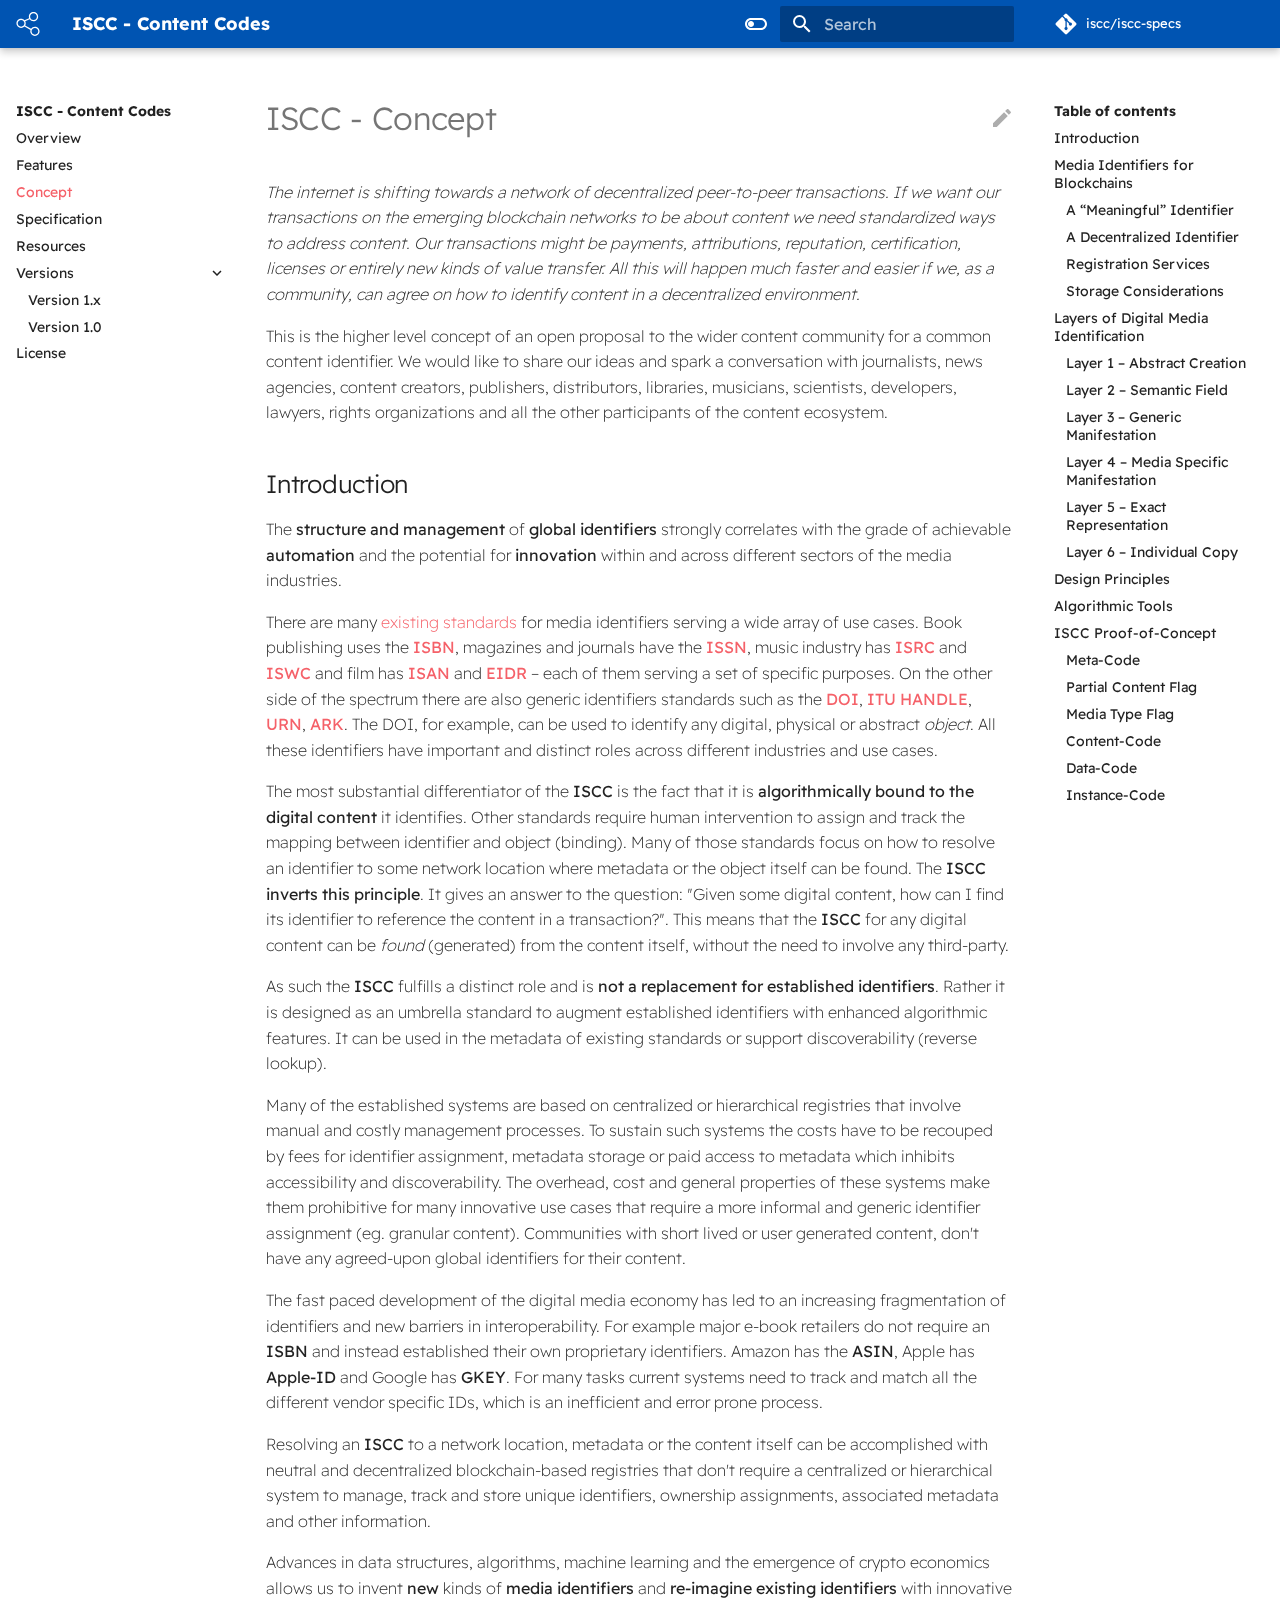
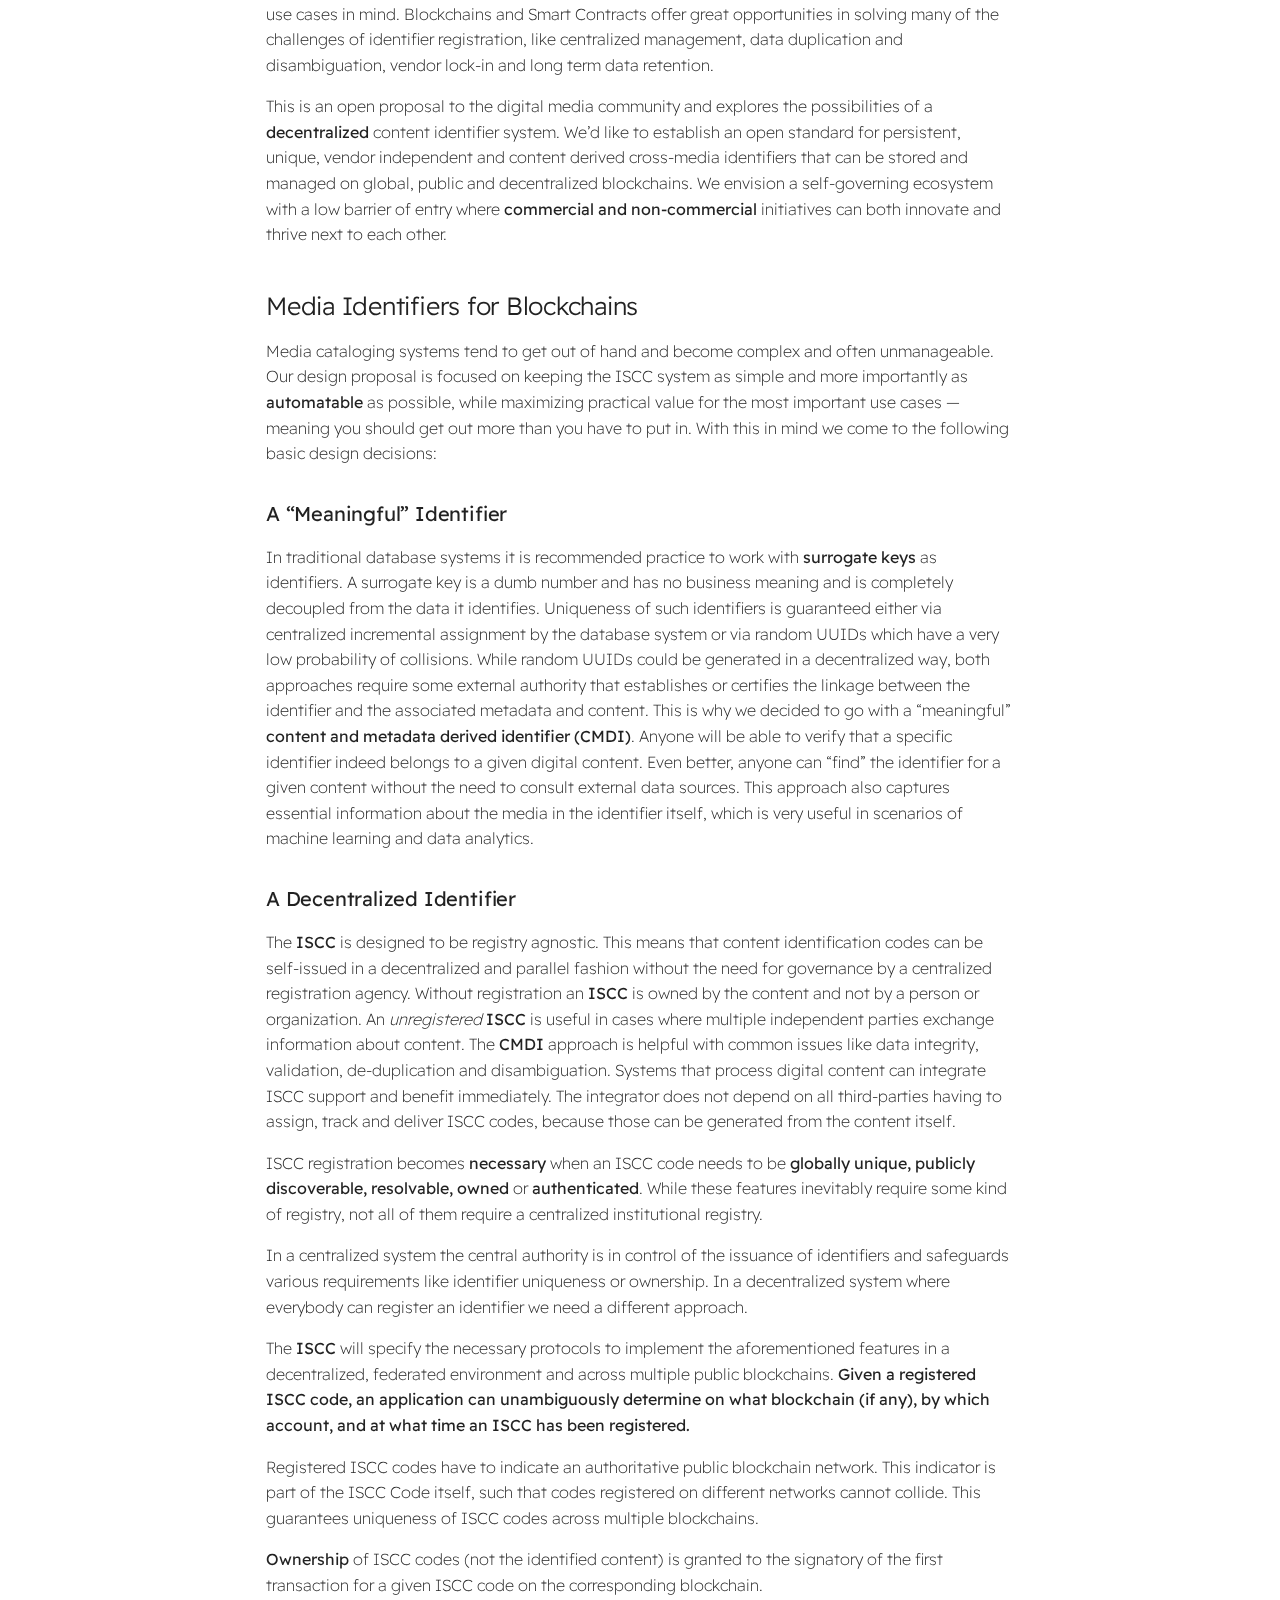
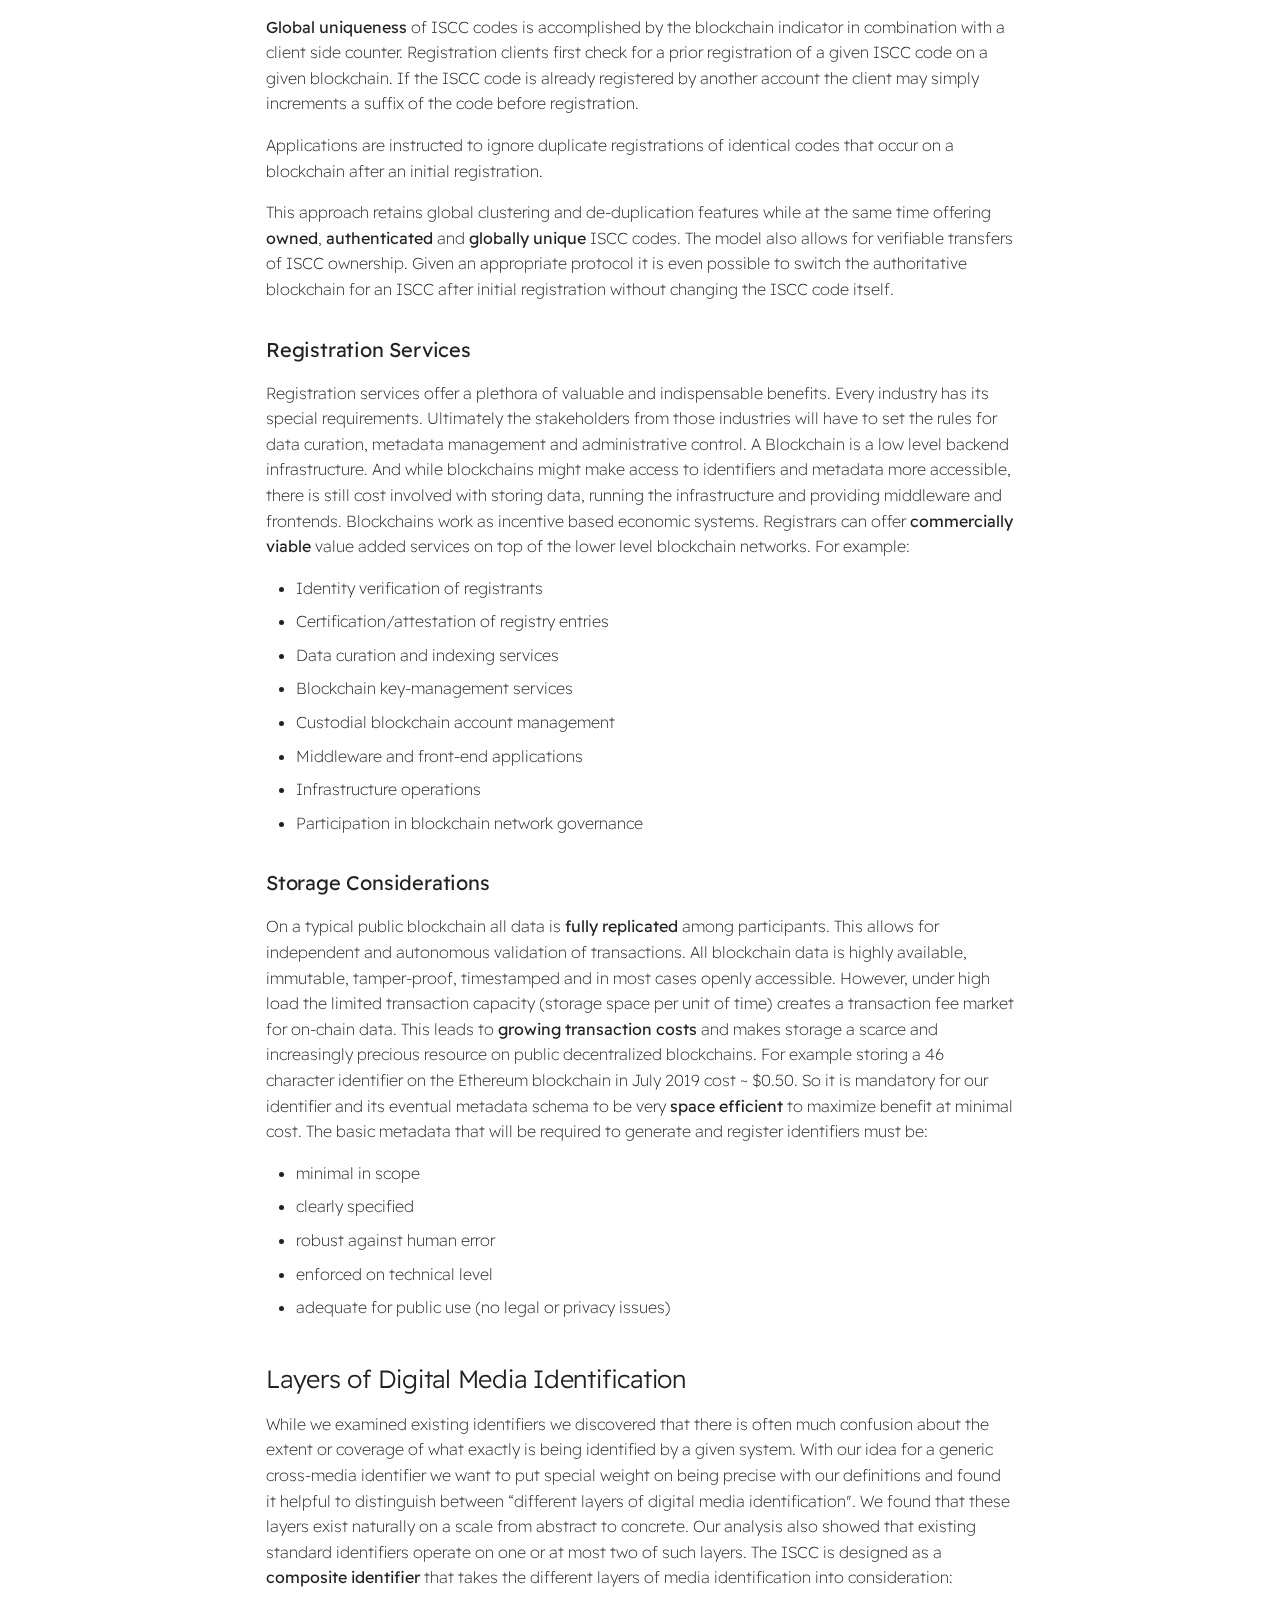
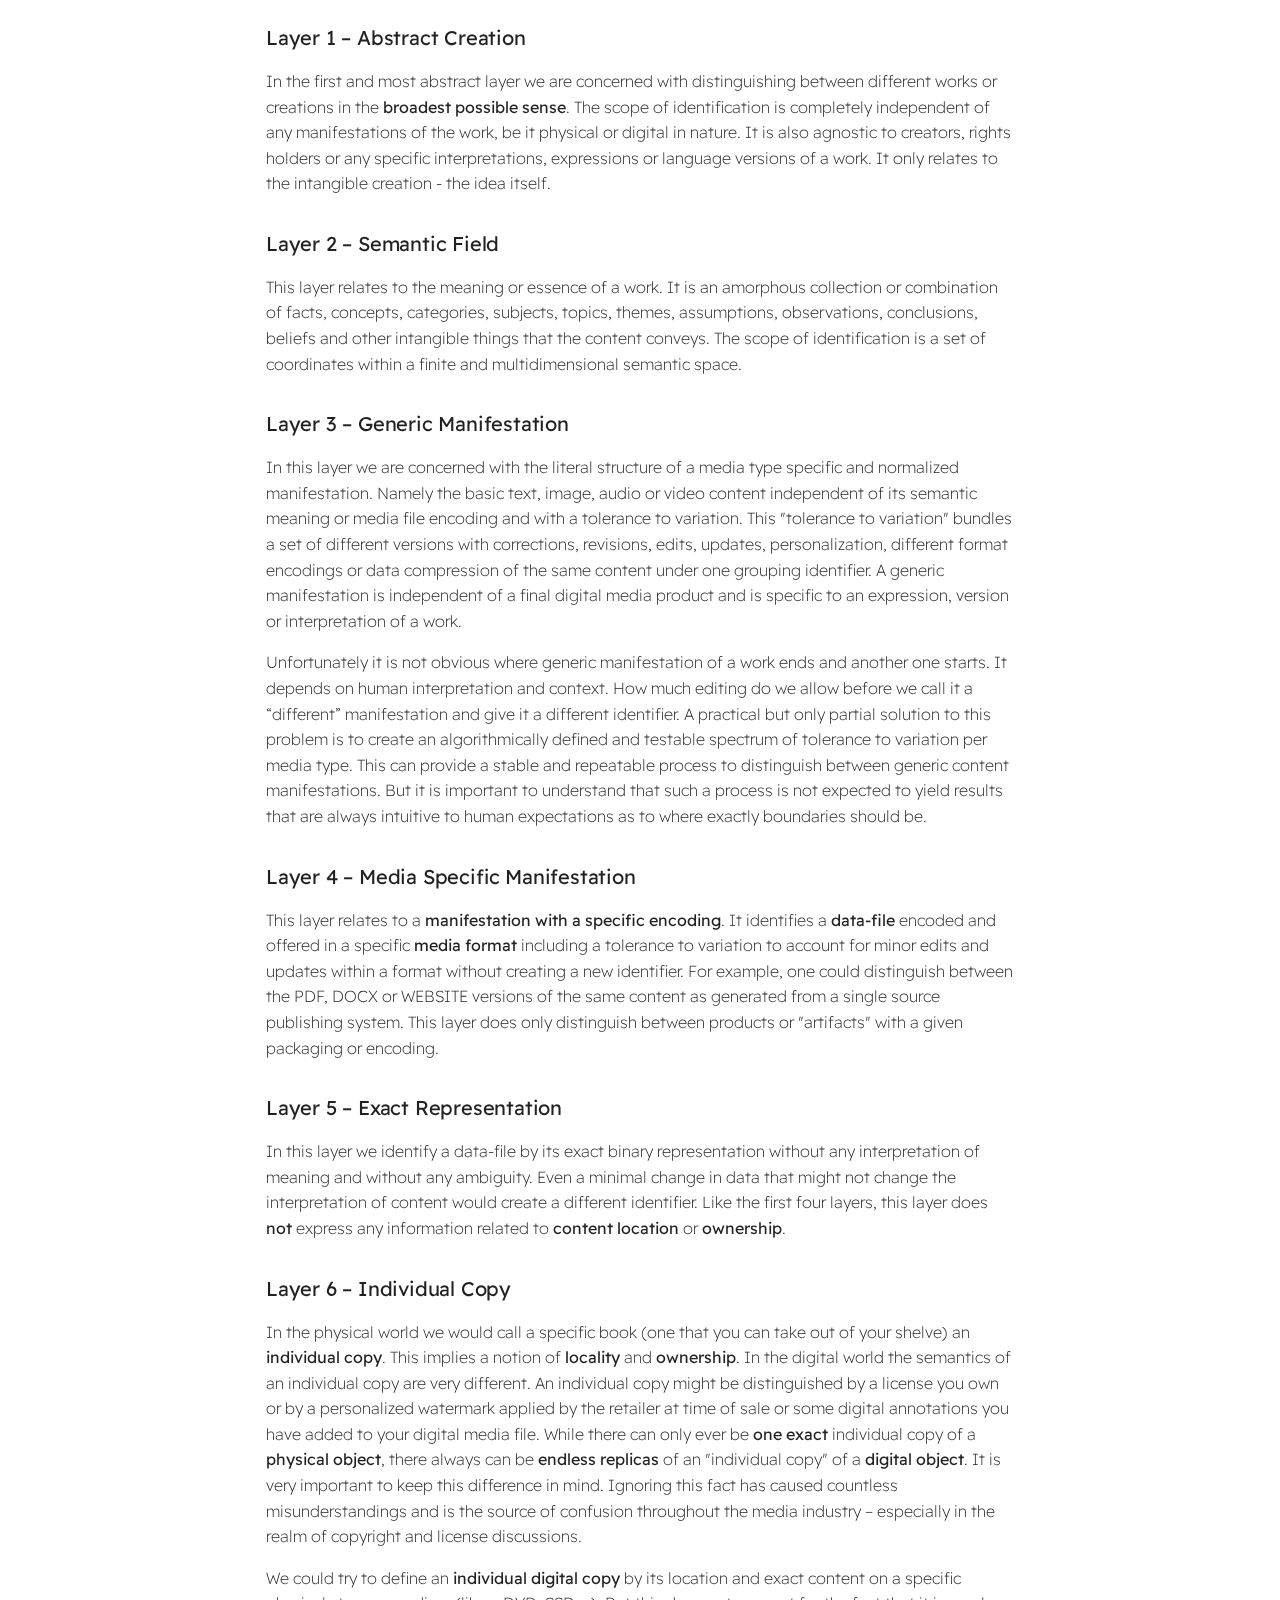
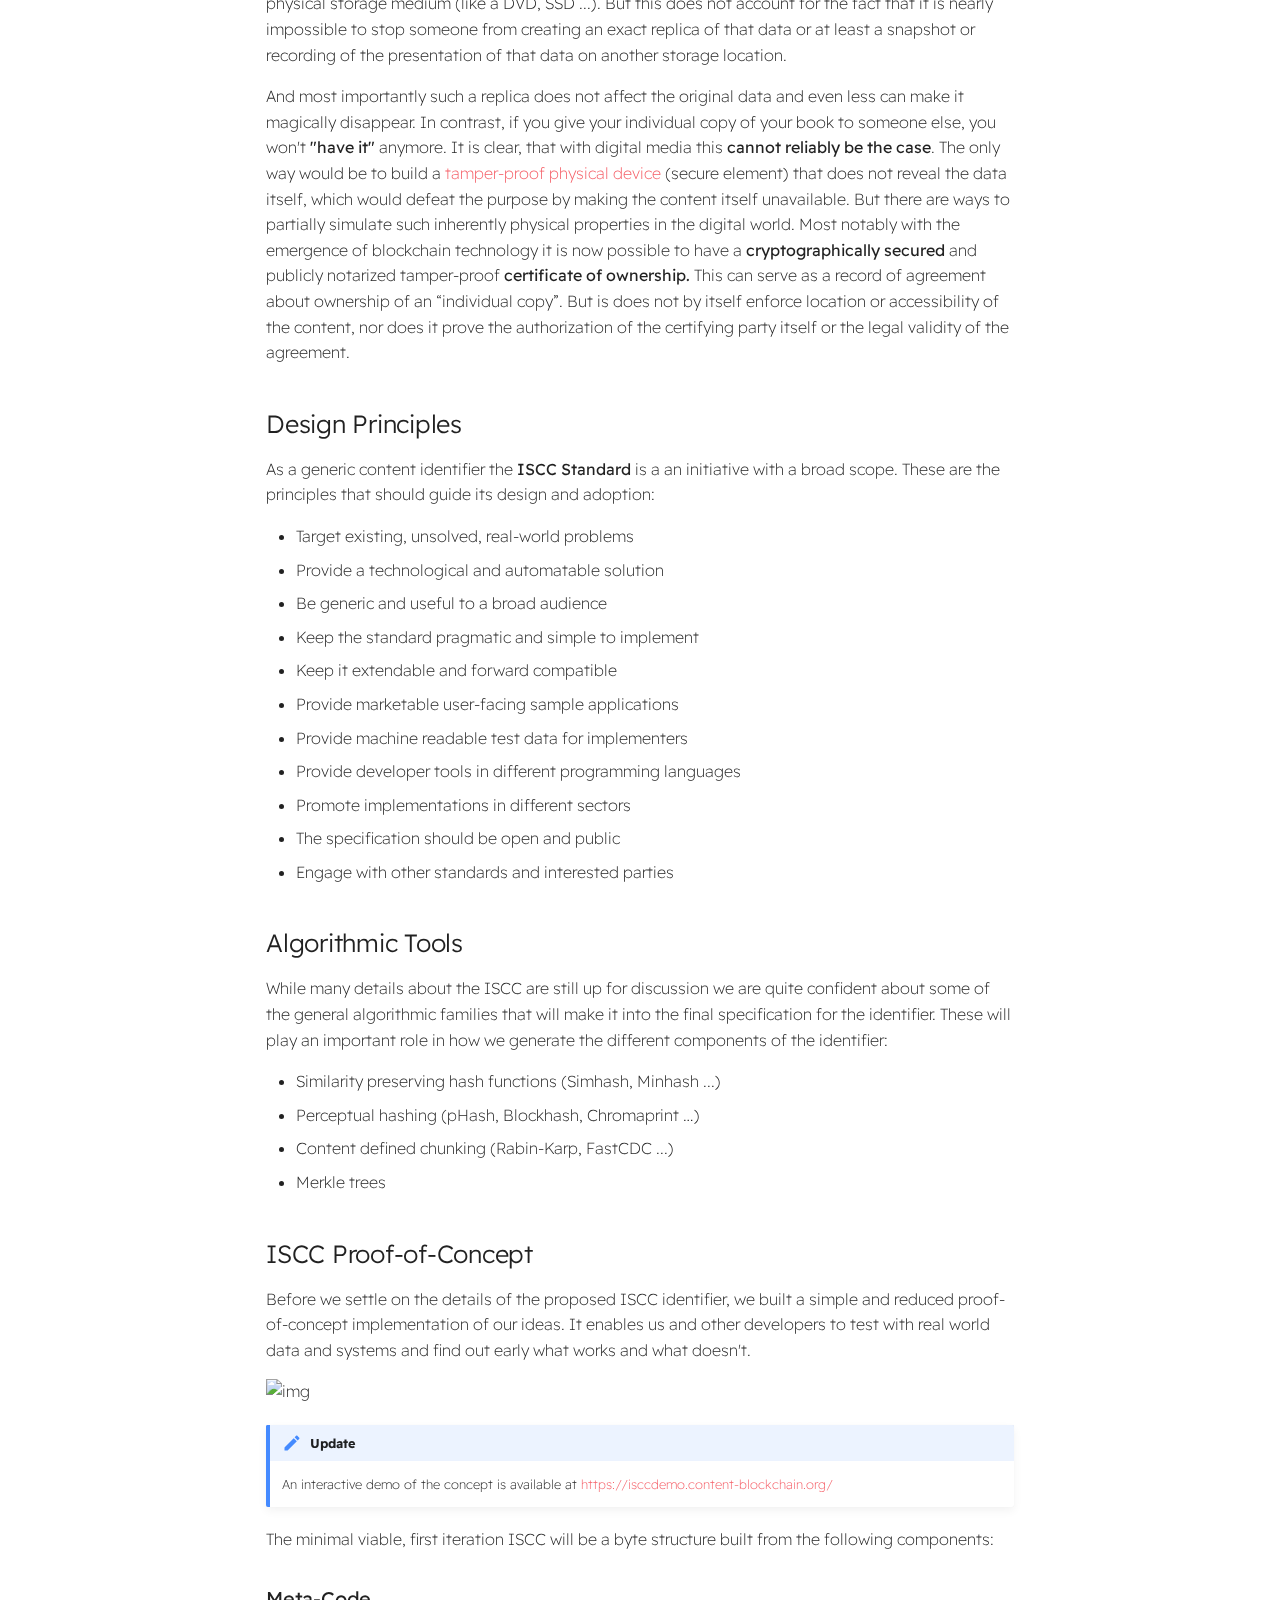
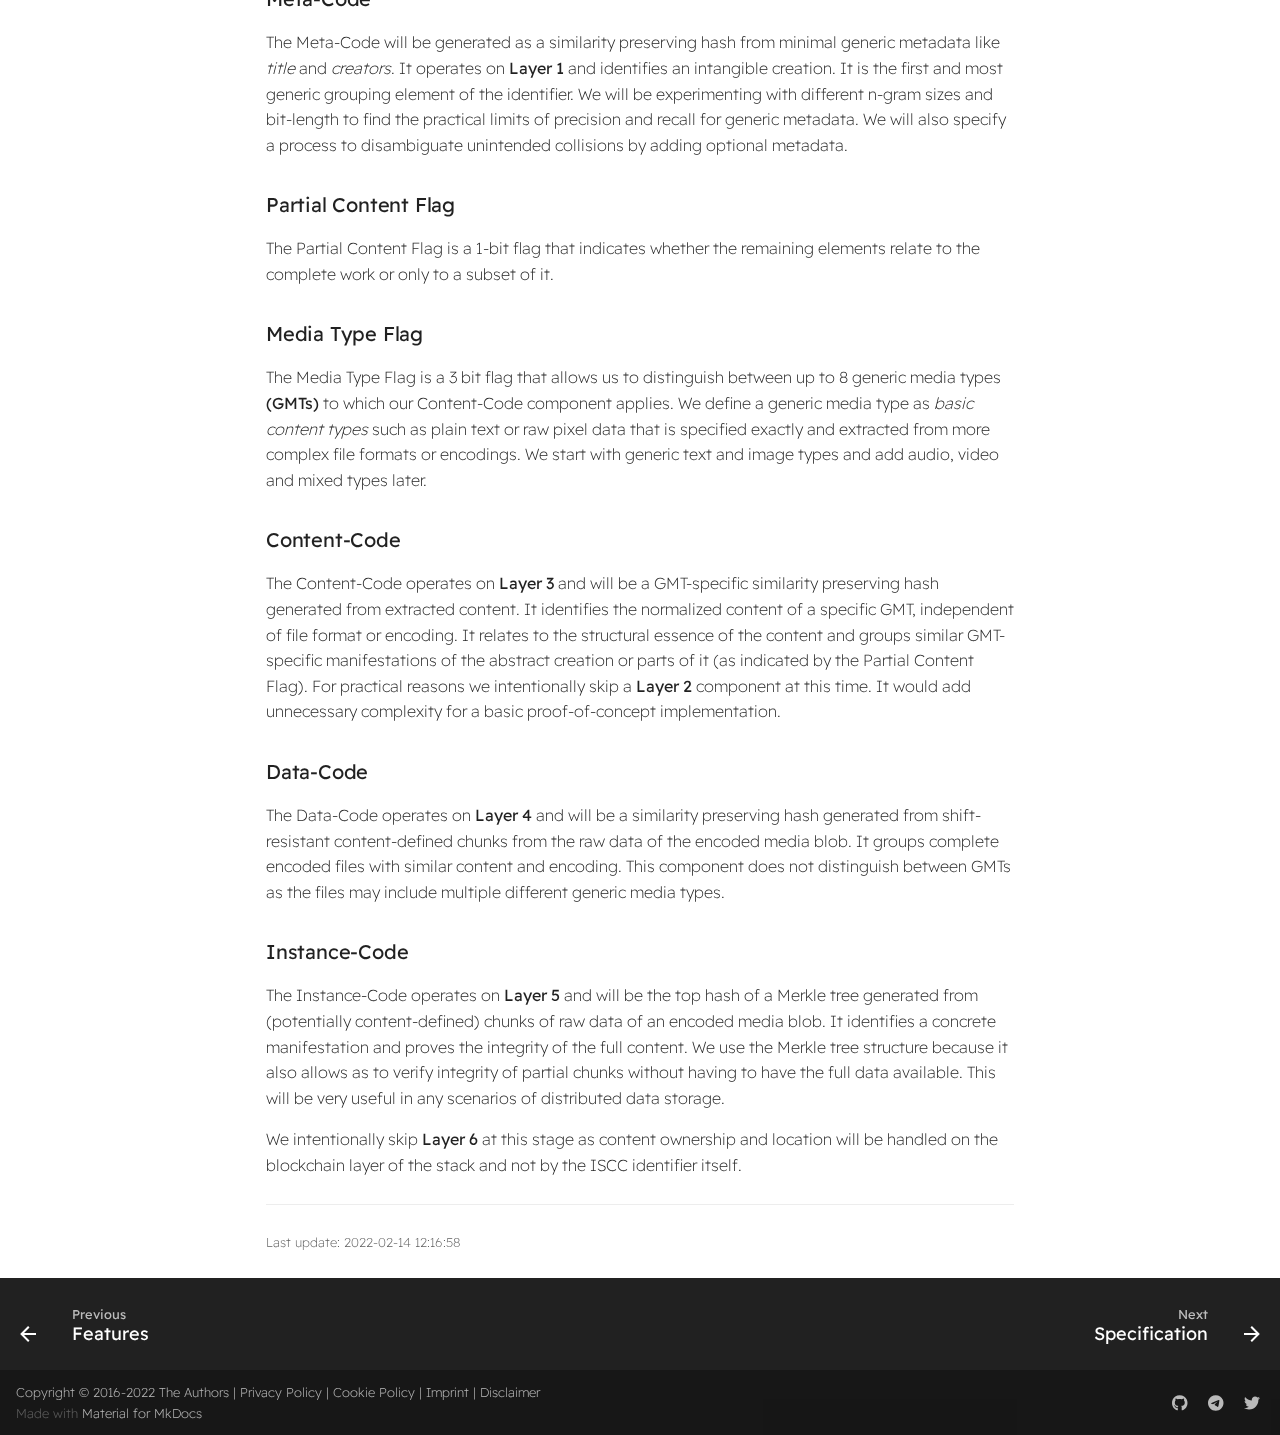
==== commit 2889bcbd: "Deployed 0297e83 with MkDocs version: 1.2.3" ====
--- a/concept/index.html
+++ b/concept/index.html
@@ -1 +1 @@
-<!doctype html><html lang=en class=no-js> <head><meta charset=utf-8><meta name=viewport content="width=device-width,initial-scale=1"><meta name=description content="International Standard Content Code - Specification"><meta name=author content="Titusz Pan"><link href=http://iscc.codes/concept/ rel=canonical><link rel=icon href=../images/favicon.png><meta name=generator content="mkdocs-1.2.3, mkdocs-material-8.1.10"><title>Concept - ISCC - Content Codes</title><link rel=stylesheet href=../assets/stylesheets/main.d6be258b.min.css><link rel=stylesheet href=../assets/stylesheets/palette.e6a45f82.min.css><link rel=preconnect href=https://fonts.gstatic.com crossorigin><link rel=stylesheet href="https://fonts.googleapis.com/css?family=Readex+Pro:300,400,400i,700%7CJetBrains+Mono&display=fallback"><style>:root{--md-text-font:"Readex Pro";--md-code-font:"JetBrains Mono"}</style><link rel=stylesheet href=../stylesheets/custom.css><script>__md_scope=new URL("..",location),__md_get=(e,_=localStorage,t=__md_scope)=>JSON.parse(_.getItem(t.pathname+"."+e)),__md_set=(e,_,t=localStorage,a=__md_scope)=>{try{t.setItem(a.pathname+"."+e,JSON.stringify(_))}catch(e){}}</script></head> <body dir=ltr data-md-color-scheme=default data-md-color-primary data-md-color-accent> <script>var palette=__md_get("__palette");if(palette&&"object"==typeof palette.color)for(var key of Object.keys(palette.color))document.body.setAttribute("data-md-color-"+key,palette.color[key])</script> <input class=md-toggle data-md-toggle=drawer type=checkbox id=__drawer autocomplete=off> <input class=md-toggle data-md-toggle=search type=checkbox id=__search autocomplete=off> <label class=md-overlay for=__drawer></label> <div data-md-component=skip> <a href=#iscc-concept class=md-skip> Skip to content </a> </div> <div data-md-component=announce> </div> <header class=md-header data-md-component=header> <nav class="md-header__inner md-grid" aria-label=Header> <a href=.. title="ISCC - Content Codes" class="md-header__button md-logo" aria-label="ISCC - Content Codes" data-md-component=logo> <img src=../images/logo-white.svg alt=logo> </a> <label class="md-header__button md-icon" for=__drawer> <svg xmlns=http://www.w3.org/2000/svg viewbox="0 0 24 24"><path d="M3 6h18v2H3V6m0 5h18v2H3v-2m0 5h18v2H3v-2z"/></svg> </label> <div class=md-header__title data-md-component=header-title> <div class=md-header__ellipsis> <div class=md-header__topic> <span class=md-ellipsis> ISCC - Content Codes </span> </div> <div class=md-header__topic data-md-component=header-topic> <span class=md-ellipsis> Concept </span> </div> </div> </div> <form class=md-header__option data-md-component=palette> <input class=md-option data-md-color-media data-md-color-scheme=default data-md-color-primary data-md-color-accent aria-label="Switch to dark mode" type=radio name=__palette id=__palette_1> <label class="md-header__button md-icon" title="Switch to dark mode" for=__palette_2 hidden> <svg xmlns=http://www.w3.org/2000/svg viewbox="0 0 24 24"><path d="M17 6H7c-3.31 0-6 2.69-6 6s2.69 6 6 6h10c3.31 0 6-2.69 6-6s-2.69-6-6-6zm0 10H7c-2.21 0-4-1.79-4-4s1.79-4 4-4h10c2.21 0 4 1.79 4 4s-1.79 4-4 4zM7 9c-1.66 0-3 1.34-3 3s1.34 3 3 3 3-1.34 3-3-1.34-3-3-3z"/></svg> </label> <input class=md-option data-md-color-media data-md-color-scheme=slate data-md-color-primary data-md-color-accent aria-label="Switch to light mode" type=radio name=__palette id=__palette_2> <label class="md-header__button md-icon" title="Switch to light mode" for=__palette_1 hidden> <svg xmlns=http://www.w3.org/2000/svg viewbox="0 0 24 24"><path d="M17 7H7a5 5 0 0 0-5 5 5 5 0 0 0 5 5h10a5 5 0 0 0 5-5 5 5 0 0 0-5-5m0 8a3 3 0 0 1-3-3 3 3 0 0 1 3-3 3 3 0 0 1 3 3 3 3 0 0 1-3 3z"/></svg> </label> </form> <label class="md-header__button md-icon" for=__search> <svg xmlns=http://www.w3.org/2000/svg viewbox="0 0 24 24"><path d="M9.5 3A6.5 6.5 0 0 1 16 9.5c0 1.61-.59 3.09-1.56 4.23l.27.27h.79l5 5-1.5 1.5-5-5v-.79l-.27-.27A6.516 6.516 0 0 1 9.5 16 6.5 6.5 0 0 1 3 9.5 6.5 6.5 0 0 1 9.5 3m0 2C7 5 5 7 5 9.5S7 14 9.5 14 14 12 14 9.5 12 5 9.5 5z"/></svg> </label> <div class=md-search data-md-component=search role=dialog> <label class=md-search__overlay for=__search></label> <div class=md-search__inner role=search> <form class=md-search__form name=search> <input type=text class=md-search__input name=query aria-label=Search placeholder=Search autocapitalize=off autocorrect=off autocomplete=off spellcheck=false data-md-component=search-query required> <label class="md-search__icon md-icon" for=__search> <svg xmlns=http://www.w3.org/2000/svg viewbox="0 0 24 24"><path d="M9.5 3A6.5 6.5 0 0 1 16 9.5c0 1.61-.59 3.09-1.56 4.23l.27.27h.79l5 5-1.5 1.5-5-5v-.79l-.27-.27A6.516 6.516 0 0 1 9.5 16 6.5 6.5 0 0 1 3 9.5 6.5 6.5 0 0 1 9.5 3m0 2C7 5 5 7 5 9.5S7 14 9.5 14 14 12 14 9.5 12 5 9.5 5z"/></svg> <svg xmlns=http://www.w3.org/2000/svg viewbox="0 0 24 24"><path d="M20 11v2H8l5.5 5.5-1.42 1.42L4.16 12l7.92-7.92L13.5 5.5 8 11h12z"/></svg> </label> <nav class=md-search__options aria-label=Search> <button type=reset class="md-search__icon md-icon" aria-label=Clear tabindex=-1> <svg xmlns=http://www.w3.org/2000/svg viewbox="0 0 24 24"><path d="M19 6.41 17.59 5 12 10.59 6.41 5 5 6.41 10.59 12 5 17.59 6.41 19 12 13.41 17.59 19 19 17.59 13.41 12 19 6.41z"/></svg> </button> </nav> </form> <div class=md-search__output> <div class=md-search__scrollwrap data-md-scrollfix> <div class=md-search-result data-md-component=search-result> <div class=md-search-result__meta> Initializing search </div> <ol class=md-search-result__list></ol> </div> </div> </div> </div> </div> <div class=md-header__source> <a href=https://github.com/iscc/iscc-specs/ title="Go to repository" class=md-source data-md-component=source> <div class="md-source__icon md-icon"> <svg xmlns=http://www.w3.org/2000/svg viewbox="0 0 448 512"><path d="M439.55 236.05 244 40.45a28.87 28.87 0 0 0-40.81 0l-40.66 40.63 51.52 51.52c27.06-9.14 52.68 16.77 43.39 43.68l49.66 49.66c34.23-11.8 61.18 31 35.47 56.69-26.49 26.49-70.21-2.87-56-37.34L240.22 199v121.85c25.3 12.54 22.26 41.85 9.08 55a34.34 34.34 0 0 1-48.55 0c-17.57-17.6-11.07-46.91 11.25-56v-123c-20.8-8.51-24.6-30.74-18.64-45L142.57 101 8.45 235.14a28.86 28.86 0 0 0 0 40.81l195.61 195.6a28.86 28.86 0 0 0 40.8 0l194.69-194.69a28.86 28.86 0 0 0 0-40.81z"/></svg> </div> <div class=md-source__repository> iscc/iscc-specs </div> </a> </div> </nav> </header> <div class=md-container data-md-component=container> <main class=md-main data-md-component=main> <div class="md-main__inner md-grid"> <div class="md-sidebar md-sidebar--primary" data-md-component=sidebar data-md-type=navigation> <div class=md-sidebar__scrollwrap> <div class=md-sidebar__inner> <nav class="md-nav md-nav--primary" aria-label=Navigation data-md-level=0> <label class=md-nav__title for=__drawer> <a href=.. title="ISCC - Content Codes" class="md-nav__button md-logo" aria-label="ISCC - Content Codes" data-md-component=logo> <img src=../images/logo-white.svg alt=logo> </a> ISCC - Content Codes </label> <div class=md-nav__source> <a href=https://github.com/iscc/iscc-specs/ title="Go to repository" class=md-source data-md-component=source> <div class="md-source__icon md-icon"> <svg xmlns=http://www.w3.org/2000/svg viewbox="0 0 448 512"><path d="M439.55 236.05 244 40.45a28.87 28.87 0 0 0-40.81 0l-40.66 40.63 51.52 51.52c27.06-9.14 52.68 16.77 43.39 43.68l49.66 49.66c34.23-11.8 61.18 31 35.47 56.69-26.49 26.49-70.21-2.87-56-37.34L240.22 199v121.85c25.3 12.54 22.26 41.85 9.08 55a34.34 34.34 0 0 1-48.55 0c-17.57-17.6-11.07-46.91 11.25-56v-123c-20.8-8.51-24.6-30.74-18.64-45L142.57 101 8.45 235.14a28.86 28.86 0 0 0 0 40.81l195.61 195.6a28.86 28.86 0 0 0 40.8 0l194.69-194.69a28.86 28.86 0 0 0 0-40.81z"/></svg> </div> <div class=md-source__repository> iscc/iscc-specs </div> </a> </div> <ul class=md-nav__list data-md-scrollfix> <li class=md-nav__item> <a href=.. class=md-nav__link> Overview </a> </li> <li class=md-nav__item> <a href=../features/ class=md-nav__link> Features </a> </li> <li class="md-nav__item md-nav__item--active"> <input class="md-nav__toggle md-toggle" data-md-toggle=toc type=checkbox id=__toc> <label class="md-nav__link md-nav__link--active" for=__toc> Concept <span class="md-nav__icon md-icon"></span> </label> <a href=./ class="md-nav__link md-nav__link--active"> Concept </a> <nav class="md-nav md-nav--secondary" aria-label="Table of contents"> <label class=md-nav__title for=__toc> <span class="md-nav__icon md-icon"></span> Table of contents </label> <ul class=md-nav__list data-md-component=toc data-md-scrollfix> <li class=md-nav__item> <a href=#introduction class=md-nav__link> Introduction </a> </li> <li class=md-nav__item> <a href=#media-identifiers-for-blockchains class=md-nav__link> Media Identifiers for Blockchains </a> <nav class=md-nav aria-label="Media Identifiers for Blockchains"> <ul class=md-nav__list> <li class=md-nav__item> <a href=#a-meaningful-identifier class=md-nav__link> A “Meaningful” Identifier </a> </li> <li class=md-nav__item> <a href=#a-decentralized-identifier class=md-nav__link> A Decentralized Identifier </a> </li> <li class=md-nav__item> <a href=#registration-services class=md-nav__link> Registration Services </a> </li> <li class=md-nav__item> <a href=#storage-considerations class=md-nav__link> Storage Considerations </a> </li> </ul> </nav> </li> <li class=md-nav__item> <a href=#layers-of-digital-media-identification class=md-nav__link> Layers of Digital Media Identification </a> <nav class=md-nav aria-label="Layers of Digital Media Identification"> <ul class=md-nav__list> <li class=md-nav__item> <a href=#layer-1-abstract-creation class=md-nav__link> Layer 1 – Abstract Creation </a> </li> <li class=md-nav__item> <a href=#layer-2-semantic-field class=md-nav__link> Layer 2 – Semantic Field </a> </li> <li class=md-nav__item> <a href=#layer-3-generic-manifestation class=md-nav__link> Layer 3 – Generic Manifestation </a> </li> <li class=md-nav__item> <a href=#layer-4-media-specific-manifestation class=md-nav__link> Layer 4 – Media Specific Manifestation </a> </li> <li class=md-nav__item> <a href=#layer-5-exact-representation class=md-nav__link> Layer 5 – Exact Representation </a> </li> <li class=md-nav__item> <a href=#layer-6-individual-copy class=md-nav__link> Layer 6 – Individual Copy </a> </li> </ul> </nav> </li> <li class=md-nav__item> <a href=#design-principles class=md-nav__link> Design Principles </a> </li> <li class=md-nav__item> <a href=#algorithmic-tools class=md-nav__link> Algorithmic Tools </a> </li> <li class=md-nav__item> <a href=#iscc-proof-of-concept class=md-nav__link> ISCC Proof-of-Concept </a> <nav class=md-nav aria-label="ISCC Proof-of-Concept"> <ul class=md-nav__list> <li class=md-nav__item> <a href=#meta-code class=md-nav__link> Meta-Code </a> </li> <li class=md-nav__item> <a href=#partial-content-flag class=md-nav__link> Partial Content Flag </a> </li> <li class=md-nav__item> <a href=#media-type-flag class=md-nav__link> Media Type Flag </a> </li> <li class=md-nav__item> <a href=#content-code class=md-nav__link> Content-Code </a> </li> <li class=md-nav__item> <a href=#data-code class=md-nav__link> Data-Code </a> </li> <li class=md-nav__item> <a href=#instance-code class=md-nav__link> Instance-Code </a> </li> </ul> </nav> </li> </ul> </nav> </li> <li class=md-nav__item> <a href=../specification/ class=md-nav__link> Specification </a> </li> <li class=md-nav__item> <a href=../resources/ class=md-nav__link> Resources </a> </li> <li class="md-nav__item md-nav__item--nested"> <input class="md-nav__toggle md-toggle" data-md-toggle=__nav_6 data-md-state=indeterminate type=checkbox id=__nav_6 checked> <label class=md-nav__link for=__nav_6> Versions <span class="md-nav__icon md-icon"></span> </label> <nav class=md-nav aria-label=Versions data-md-level=1> <label class=md-nav__title for=__nav_6> <span class="md-nav__icon md-icon"></span> Versions </label> <ul class=md-nav__list data-md-scrollfix> <li class=md-nav__item> <a href=../specification/ class=md-nav__link> Version 1.x </a> </li> <li class=md-nav__item> <a href=https://github.com/iscc/iscc-specs/blob/version-1.0/docs/specification.md class=md-nav__link> Version 1.0 </a> </li> </ul> </nav> </li> <li class=md-nav__item> <a href=../license/ class=md-nav__link> License </a> </li> </ul> </nav> </div> </div> </div> <div class="md-sidebar md-sidebar--secondary" data-md-component=sidebar data-md-type=toc> <div class=md-sidebar__scrollwrap> <div class=md-sidebar__inner> <nav class="md-nav md-nav--secondary" aria-label="Table of contents"> <label class=md-nav__title for=__toc> <span class="md-nav__icon md-icon"></span> Table of contents </label> <ul class=md-nav__list data-md-component=toc data-md-scrollfix> <li class=md-nav__item> <a href=#introduction class=md-nav__link> Introduction </a> </li> <li class=md-nav__item> <a href=#media-identifiers-for-blockchains class=md-nav__link> Media Identifiers for Blockchains </a> <nav class=md-nav aria-label="Media Identifiers for Blockchains"> <ul class=md-nav__list> <li class=md-nav__item> <a href=#a-meaningful-identifier class=md-nav__link> A “Meaningful” Identifier </a> </li> <li class=md-nav__item> <a href=#a-decentralized-identifier class=md-nav__link> A Decentralized Identifier </a> </li> <li class=md-nav__item> <a href=#registration-services class=md-nav__link> Registration Services </a> </li> <li class=md-nav__item> <a href=#storage-considerations class=md-nav__link> Storage Considerations </a> </li> </ul> </nav> </li> <li class=md-nav__item> <a href=#layers-of-digital-media-identification class=md-nav__link> Layers of Digital Media Identification </a> <nav class=md-nav aria-label="Layers of Digital Media Identification"> <ul class=md-nav__list> <li class=md-nav__item> <a href=#layer-1-abstract-creation class=md-nav__link> Layer 1 – Abstract Creation </a> </li> <li class=md-nav__item> <a href=#layer-2-semantic-field class=md-nav__link> Layer 2 – Semantic Field </a> </li> <li class=md-nav__item> <a href=#layer-3-generic-manifestation class=md-nav__link> Layer 3 – Generic Manifestation </a> </li> <li class=md-nav__item> <a href=#layer-4-media-specific-manifestation class=md-nav__link> Layer 4 – Media Specific Manifestation </a> </li> <li class=md-nav__item> <a href=#layer-5-exact-representation class=md-nav__link> Layer 5 – Exact Representation </a> </li> <li class=md-nav__item> <a href=#layer-6-individual-copy class=md-nav__link> Layer 6 – Individual Copy </a> </li> </ul> </nav> </li> <li class=md-nav__item> <a href=#design-principles class=md-nav__link> Design Principles </a> </li> <li class=md-nav__item> <a href=#algorithmic-tools class=md-nav__link> Algorithmic Tools </a> </li> <li class=md-nav__item> <a href=#iscc-proof-of-concept class=md-nav__link> ISCC Proof-of-Concept </a> <nav class=md-nav aria-label="ISCC Proof-of-Concept"> <ul class=md-nav__list> <li class=md-nav__item> <a href=#meta-code class=md-nav__link> Meta-Code </a> </li> <li class=md-nav__item> <a href=#partial-content-flag class=md-nav__link> Partial Content Flag </a> </li> <li class=md-nav__item> <a href=#media-type-flag class=md-nav__link> Media Type Flag </a> </li> <li class=md-nav__item> <a href=#content-code class=md-nav__link> Content-Code </a> </li> <li class=md-nav__item> <a href=#data-code class=md-nav__link> Data-Code </a> </li> <li class=md-nav__item> <a href=#instance-code class=md-nav__link> Instance-Code </a> </li> </ul> </nav> </li> </ul> </nav> </div> </div> </div> <div class=md-content data-md-component=content> <article class="md-content__inner md-typeset"> <a href=https://github.com/iscc/iscc-specs/edit/master/docs/concept.md title="Edit this page" class="md-content__button md-icon"> <svg xmlns=http://www.w3.org/2000/svg viewbox="0 0 24 24"><path d="M20.71 7.04c.39-.39.39-1.04 0-1.41l-2.34-2.34c-.37-.39-1.02-.39-1.41 0l-1.84 1.83 3.75 3.75M3 17.25V21h3.75L17.81 9.93l-3.75-3.75L3 17.25z"/></svg> </a> <h1 id=iscc-concept>ISCC - Concept<a class=headerlink href=#iscc-concept title="Permanent link">#</a></h1> <p><em>The internet is shifting towards a network of decentralized peer-to-peer transactions. If we want our transactions on the emerging blockchain networks to be about content we need standardized ways to address content. Our transactions might be payments, attributions, reputation, certification, licenses or entirely new kinds of value transfer. All this will happen much faster and easier if we, as a community, can agree on how to identify content in a decentralized environment.</em></p> <p>This is the higher level concept of an open proposal to the wider content community for a common content identifier. We would like to share our ideas and spark a conversation with journalists, news agencies, content creators, publishers, distributors, libraries, musicians, scientists, developers, lawyers, rights organizations and all the other participants of the content ecosystem.</p> <h2 id=introduction>Introduction<a class=headerlink href=#introduction title="Permanent link">#</a></h2> <p>The <strong>structure and management</strong> of <strong>global identifiers</strong> strongly correlates with the grade of achievable <strong>automation</strong> and the potential for <strong>innovation</strong> within and across different sectors of the media industries.</p> <p>There are many <a href=https://xkcd.com/927/ >existing standards</a> for media identifiers serving a wide array of use cases. Book publishing uses the <a href=https://www.isbn-international.org/ ><strong>ISBN</strong></a>, magazines and journals have the <a href=https://www.issn.org/ ><strong>ISSN</strong></a>, music industry has <a href=https://isrc.ifpi.org/ ><strong>ISRC</strong></a> and <a href=http://www.iswc.org/ ><strong>ISWC</strong></a> and film has <a href=http://www.isan.org/ ><strong>ISAN</strong></a> and <a href=https://eidr.org/ ><strong>EIDR</strong></a> – each of them serving a set of specific purposes. On the other side of the spectrum there are also generic identifiers standards such as the <a href=https://www.doi.org/ ><strong>DOI</strong></a>, <a href=http://www.itu.int/osg/csd/emerging_trends/handle_system/index.html><strong>ITU HANDLE</strong></a>, <a href=https://tools.ietf.org/html/rfc8141><strong>URN</strong></a>, <a href=https://tools.ietf.org/html/draft-kunze-ark-18><strong>ARK</strong></a>. The DOI, for example, can be used to identify any digital, physical or abstract <em>object</em>. All these identifiers have important and distinct roles across different industries and use cases.</p> <p>The most substantial differentiator of the <strong>ISCC</strong> is the fact that it is <strong>algorithmically bound to the digital content</strong> it identifies. Other standards require human intervention to assign and track the mapping between identifier and object (binding). Many of those standards focus on how to resolve an identifier to some network location where metadata or the object itself can be found. The <strong>ISCC inverts this principle</strong>. It gives an answer to the question: "Given some digital content, how can I find its identifier to reference the content in a transaction?". This means that the <strong>ISCC</strong> for any digital content can be <em>found</em> (generated) from the content itself, without the need to involve any third-party.</p> <p>As such the <strong>ISCC</strong> fulfills a distinct role and is <strong>not a replacement for established identifiers</strong>. Rather it is designed as an umbrella standard to augment established identifiers with enhanced algorithmic features. It can be used in the metadata of existing standards or support discoverability (reverse lookup).</p> <p>Many of the established systems are based on centralized or hierarchical registries that involve manual and costly management processes. To sustain such systems the costs have to be recouped by fees for identifier assignment, metadata storage or paid access to metadata which inhibits accessibility and discoverability. The overhead, cost and general properties of these systems make them prohibitive for many innovative use cases that require a more informal and generic identifier assignment (eg. granular content). Communities with short lived or user generated content, don't have any agreed-upon global identifiers for their content.</p> <p>The fast paced development of the digital media economy has led to an increasing fragmentation of identifiers and new barriers in interoperability. For example major e-book retailers do not require an <strong>ISBN</strong> and instead established their own proprietary identifiers. Amazon has the <strong>ASIN</strong>, Apple has <strong>Apple-ID</strong> and Google has <strong>GKEY</strong>. For many tasks current systems need to track and match all the different vendor specific IDs, which is an inefficient and error prone process.</p> <p>Resolving an <strong>ISCC</strong> to a network location, metadata or the content itself can be accomplished with neutral and decentralized blockchain-based registries that don't require a centralized or hierarchical system to manage, track and store unique identifiers, ownership assignments, associated metadata and other information.</p> <p>Advances in data structures, algorithms, machine learning and the emergence of crypto economics allows us to invent <strong>new</strong> kinds of <strong>media identifiers</strong> and <strong>re-imagine existing identifiers</strong> with innovative use cases in mind. Blockchains and Smart Contracts offer great opportunities in solving many of the challenges of identifier registration, like centralized management, data duplication and disambiguation, vendor lock-in and long term data retention.</p> <p>This is an open proposal to the digital media community and explores the possibilities of a <strong>decentralized </strong>content identifier system. We’d like to establish an open standard for persistent, unique, vendor independent and content derived cross-media identifiers that can be stored and managed on global, public and decentralized blockchains. We envision a self-governing ecosystem with a low barrier of entry where <strong>commercial and non-commercial</strong> initiatives can both innovate and thrive next to each other.</p> <h2 id=media-identifiers-for-blockchains>Media Identifiers for Blockchains<a class=headerlink href=#media-identifiers-for-blockchains title="Permanent link">#</a></h2> <p>Media cataloging systems tend to get out of hand and become complex and often unmanageable. Our design proposal is focused on keeping the ISCC system as simple and more importantly as <strong>automatable</strong> as possible, while maximizing practical value for the most important use cases — meaning you should get out more than you have to put in. With this in mind we come to the following basic design decisions:</p> <h3 id=a-meaningful-identifier>A “Meaningful” Identifier<a class=headerlink href=#a-meaningful-identifier title="Permanent link">#</a></h3> <p>In traditional database systems it is recommended practice to work with <strong>surrogate keys</strong> as identifiers. A surrogate key is a dumb number and has no business meaning and is completely decoupled from the data it identifies. Uniqueness of such identifiers is guaranteed either via centralized incremental assignment by the database system or via random UUIDs which have a very low probability of collisions. While random UUIDs could be generated in a decentralized way, both approaches require some external authority that establishes or certifies the linkage between the identifier and the associated metadata and content. This is why we decided to go with a “meaningful” <strong>content and metadata derived identifier (CMDI)</strong>. Anyone will be able to verify that a specific identifier indeed belongs to a given digital content. Even better, anyone can “find” the identifier for a given content without the need to consult external data sources. This approach also captures essential information about the media in the identifier itself, which is very useful in scenarios of machine learning and data analytics.</p> <h3 id=a-decentralized-identifier>A Decentralized Identifier<a class=headerlink href=#a-decentralized-identifier title="Permanent link">#</a></h3> <p>The <strong>ISCC</strong> is designed to be registry agnostic. This means that content identification codes can be self-issued in a decentralized and parallel fashion without the need for governance by a centralized registration agency. Without registration an <strong>ISCC</strong> is owned by the content and not by a person or organization. An <em>unregistered</em> <strong>ISCC</strong> is useful in cases where multiple independent parties exchange information about content. The <strong>CMDI</strong> approach is helpful with common issues like data integrity, validation, de-duplication and disambiguation. Systems that process digital content can integrate ISCC support and benefit immediately. The integrator does not depend on all third-parties having to assign, track and deliver ISCC codes, because those can be generated from the content itself.</p> <p>ISCC registration becomes <strong>necessary</strong> when an ISCC code needs to be <strong>globally unique, publicly discoverable, resolvable, owned</strong> or <strong>authenticated</strong>. While these features inevitably require some kind of registry, not all of them require a centralized institutional registry.</p> <p>In a centralized system the central authority is in control of the issuance of identifiers and safeguards various requirements like identifier uniqueness or ownership. In a decentralized system where everybody can register an identifier we need a different approach.</p> <p>The <strong>ISCC</strong> will specify the necessary protocols to implement the aforementioned features in a decentralized, federated environment and across multiple public blockchains. <strong>Given a registered ISCC code, an application can unambiguously determine on what blockchain (if any), by which account, and at what time an ISCC has been registered. </strong></p> <p>Registered ISCC codes have to indicate an authoritative public blockchain network. This indicator is part of the ISCC Code itself, such that codes registered on different networks cannot collide. This guarantees uniqueness of ISCC codes across multiple blockchains.</p> <p><strong>Ownership</strong> of ISCC codes (not the identified content) is granted to the signatory of the first transaction for a given ISCC code on the corresponding blockchain.</p> <p><strong>Global uniqueness</strong> of ISCC codes is accomplished by the blockchain indicator in combination with a client side counter. Registration clients first check for a prior registration of a given ISCC code on a given blockchain. If the ISCC code is already registered by another account the client may simply increments a suffix of the code before registration.</p> <p>Applications are instructed to ignore duplicate registrations of identical codes that occur on a blockchain after an initial registration.</p> <p>This approach retains global clustering and de-duplication features while at the same time offering <strong>owned</strong>, <strong>authenticated</strong> and <strong>globally unique</strong> ISCC codes. The model also allows for verifiable transfers of ISCC ownership. Given an appropriate protocol it is even possible to switch the authoritative blockchain for an ISCC after initial registration without changing the ISCC code itself.</p> <h3 id=registration-services>Registration Services<a class=headerlink href=#registration-services title="Permanent link">#</a></h3> <p>Registration services offer a plethora of valuable and indispensable benefits. Every industry has its special requirements. Ultimately the stakeholders from those industries will have to set the rules for data curation, metadata management and administrative control. A Blockchain is a low level backend infrastructure. And while blockchains might make access to identifiers and metadata more accessible, there is still cost involved with storing data, running the infrastructure and providing middleware and frontends. Blockchains work as incentive based economic systems. Registrars can offer <strong>commercially viable</strong> value added services on top of the lower level blockchain networks. For example:</p> <ul> <li>Identity verification of registrants</li> <li>Certification/attestation of registry entries</li> <li>Data curation and indexing services</li> <li>Blockchain key-management services</li> <li>Custodial blockchain account management</li> <li>Middleware and front-end applications</li> <li>Infrastructure operations</li> <li>Participation in blockchain network governance</li> </ul> <h3 id=storage-considerations>Storage Considerations<a class=headerlink href=#storage-considerations title="Permanent link">#</a></h3> <p>On a typical public blockchain all data is <strong>fully replicated</strong> among participants. This allows for independent and autonomous validation of transactions. All blockchain data is highly available, immutable, tamper-proof, timestamped and in most cases openly accessible. However, under high load the limited transaction capacity (storage space per unit of time) creates a transaction fee market for on-chain data. This leads to <strong>growing transaction costs</strong> and makes storage a scarce and increasingly precious resource on public decentralized blockchains. For example storing a 46 character identifier on the Ethereum blockchain in July 2019 cost ~ $0.50. So it is mandatory for our identifier and its eventual metadata schema to be very <strong>space efficient </strong>to maximize benefit at minimal cost. The basic metadata that will be required to generate and register identifiers must be:</p> <ul> <li>minimal in scope</li> <li>clearly specified</li> <li>robust against human error</li> <li>enforced on technical level</li> <li>adequate for public use (no legal or privacy issues)</li> </ul> <h2 id=layers-of-digital-media-identification>Layers of Digital Media Identification<a class=headerlink href=#layers-of-digital-media-identification title="Permanent link">#</a></h2> <p>While we examined existing identifiers we discovered that there is often much confusion about the extent or coverage of what exactly is being identified by a given system. With our idea for a generic cross-media identifier we want to put special weight on being precise with our definitions and found it helpful to distinguish between “different layers of digital media identification". We found that these layers exist naturally on a scale from abstract to concrete. Our analysis also showed that existing standard identifiers operate on one or at most two of such layers. The ISCC is designed as a <strong>composite identifier</strong> that takes the different layers of media identification into consideration:</p> <h3 id=layer-1-abstract-creation>Layer 1 – Abstract Creation<a class=headerlink href=#layer-1-abstract-creation title="Permanent link">#</a></h3> <p>In the first and most abstract layer we are concerned with distinguishing between different works or creations in the <strong>broadest possible sense</strong>. The scope of identification is completely independent of any manifestations of the work, be it physical or digital in nature. It is also agnostic to creators, rights holders or any specific interpretations, expressions or language versions of a work. It only relates to the intangible creation - the idea itself.</p> <h3 id=layer-2-semantic-field>Layer 2 – Semantic Field<a class=headerlink href=#layer-2-semantic-field title="Permanent link">#</a></h3> <p>This layer relates to the meaning or essence of a work. It is an amorphous collection or combination of facts, concepts, categories, subjects, topics, themes, assumptions, observations, conclusions, beliefs and other intangible things that the content conveys. The scope of identification is a set of coordinates within a finite and multidimensional semantic space.</p> <h3 id=layer-3-generic-manifestation>Layer 3 – Generic Manifestation<a class=headerlink href=#layer-3-generic-manifestation title="Permanent link">#</a></h3> <p>In this layer we are concerned with the literal structure of a media type specific and normalized manifestation. Namely the basic text, image, audio or video content independent of its semantic meaning or media file encoding and with a tolerance to variation. This "tolerance to variation" bundles a set of different versions with corrections, revisions, edits, updates, personalization, different format encodings or data compression of the same content under one grouping identifier. A generic manifestation is independent of a final digital media product and is specific to an expression, version or interpretation of a work.</p> <p>Unfortunately it is not obvious where generic manifestation of a work ends and another one starts. It depends on human interpretation and context. How much editing do we allow before we call it a “different” manifestation and give it a different identifier. A practical but only partial solution to this problem is to create an algorithmically defined and testable spectrum of tolerance to variation per media type. This can provide a stable and repeatable process to distinguish between generic content manifestations. But it is important to understand that such a process is not expected to yield results that are always intuitive to human expectations as to where exactly boundaries should be.</p> <h3 id=layer-4-media-specific-manifestation>Layer 4 – Media Specific Manifestation<a class=headerlink href=#layer-4-media-specific-manifestation title="Permanent link">#</a></h3> <p>This layer relates to a <strong>manifestation with a specific encoding</strong>. It identifies a <strong>data-file</strong> encoded and offered in a specific <strong>media format </strong>including a tolerance to variation to account for minor edits and updates within a format without creating a new identifier. For example, one could distinguish between the PDF, DOCX or WEBSITE versions of the same content as generated from a single source publishing system. This layer does only distinguish between products or "artifacts" with a given packaging or encoding.</p> <h3 id=layer-5-exact-representation>Layer 5 – Exact Representation<a class=headerlink href=#layer-5-exact-representation title="Permanent link">#</a></h3> <p>In this layer we identify a data-file by its exact binary representation without any interpretation of meaning and without any ambiguity. Even a minimal change in data that might not change the interpretation of content would create a different identifier. Like the first four layers, this layer does <strong>not </strong>express any information related to <strong>content location</strong> or <strong>ownership</strong>.</p> <h3 id=layer-6-individual-copy>Layer 6 – Individual Copy<a class=headerlink href=#layer-6-individual-copy title="Permanent link">#</a></h3> <p>In the physical world we would call a specific book (one that you can take out of your shelve) an <strong>individual copy</strong>. This implies a notion of <strong>locality </strong>and <strong>ownership</strong>. In the digital world the semantics of an individual copy are very different. An individual copy might be distinguished by a license you own or by a personalized watermark applied by the retailer at time of sale or some digital annotations you have added to your digital media file. While there can only ever be <strong>one exact</strong> individual copy of a <strong>physical object</strong>, there always can be <strong>endless replicas</strong> of an "individual copy" of a <strong>digital object</strong>. It is very important to keep this difference in mind. Ignoring this fact has caused countless misunderstandings and is the source of confusion throughout the media industry – especially in the realm of copyright and license discussions.</p> <p>We could try to define an <strong>individual digital copy</strong> by its location and exact content on a specific physical storage medium (like a DVD, SSD ...). But this does not account for the fact that it is nearly impossible to stop someone from creating an exact replica of that data or at least a snapshot or recording of the presentation of that data on another storage location.</p> <p>And most importantly such a replica does not affect the original data and even less can make it magically disappear. In contrast, if you give your individual copy of your book to someone else, you won't <strong>"have it"</strong> anymore. It is clear, that with digital media this <strong>cannot reliably be the case</strong>. The only way would be to build a <a href=https://opendime.com/ >tamper-proof physical device</a> (secure element) that does not reveal the data itself, which would defeat the purpose by making the content itself unavailable. But there are ways to partially simulate such inherently physical properties in the digital world. Most notably with the emergence of blockchain technology it is now possible to have a <strong>cryptographically secured</strong> and publicly notarized tamper-proof <strong>certificate of ownership. </strong> This can serve as a record of agreement about ownership of an “individual copy”. But is does not by itself enforce location or accessibility of the content, nor does it prove the authorization of the certifying party itself or the legal validity of the agreement.</p> <h2 id=design-principles>Design Principles<a class=headerlink href=#design-principles title="Permanent link">#</a></h2> <p>As a generic content identifier the <strong>ISCC Standard</strong> is a an initiative with a broad scope. These are the principles that should guide its design and adoption:</p> <ul> <li>Target existing, unsolved, real-world problems</li> <li>Provide a technological and automatable solution</li> <li>Be generic and useful to a broad audience</li> <li>Keep the standard pragmatic and simple to implement</li> <li>Keep it extendable and forward compatible</li> <li>Provide marketable user-facing sample applications</li> <li>Provide machine readable test data for implementers</li> <li>Provide developer tools in different programming languages</li> <li>Promote implementations in different sectors</li> <li>The specification should be open and public</li> <li>Engage with other standards and interested parties</li> </ul> <h2 id=algorithmic-tools>Algorithmic Tools<a class=headerlink href=#algorithmic-tools title="Permanent link">#</a></h2> <p>While many details about the ISCC are still up for discussion we are quite confident about some of the general algorithmic families that will make it into the final specification for the identifier. These will play an important role in how we generate the different components of the identifier:</p> <ul> <li>Similarity preserving hash functions (Simhash, Minhash ...)</li> <li>Perceptual hashing (pHash, Blockhash, Chromaprint …)</li> <li>Content defined chunking (Rabin-Karp, FastCDC ...)</li> <li>Merkle trees</li> </ul> <h2 id=iscc-proof-of-concept>ISCC Proof-of-Concept<a class=headerlink href=#iscc-proof-of-concept title="Permanent link">#</a></h2> <p>Before we settle on the details of the proposed ISCC identifier, we built a simple and reduced proof-of-concept implementation of our ideas. It enables us and other developers to test with real world data and systems and find out early what works and what doesn't.</p> <p><img alt=img src=../images/iscc-web-demo.svg></p> <div class="admonition update"> <p class=admonition-title>Update</p> <p>An interactive demo of the concept is available at <a href=https://isccdemo.content-blockchain.org/ >https://isccdemo.content-blockchain.org/</a></p> </div> <p>The minimal viable, first iteration ISCC will be a byte structure built from the following components:</p> <h3 id=meta-code>Meta-Code<a class=headerlink href=#meta-code title="Permanent link">#</a></h3> <p>The Meta-Code will be generated as a similarity preserving hash from minimal generic metadata like <em>title </em>and <em>creators</em>. It operates on <strong>Layer 1 </strong> and identifies an intangible creation. It is the first and most generic grouping element of the identifier. We will be experimenting with different n-gram sizes and bit-length to find the practical limits of precision and recall for generic metadata. We will also specify a process to disambiguate unintended collisions by adding optional metadata.</p> <h3 id=partial-content-flag>Partial Content Flag<a class=headerlink href=#partial-content-flag title="Permanent link">#</a></h3> <p>The Partial Content Flag is a 1-bit flag that indicates whether the remaining elements relate to the complete work or only to a subset of it.</p> <h3 id=media-type-flag>Media Type Flag<a class=headerlink href=#media-type-flag title="Permanent link">#</a></h3> <p>The Media Type Flag is a 3 bit flag that allows us to distinguish between up to 8 generic media types <strong>(GMTs)</strong> to which our Content-Code component applies. We define a generic media type as <em>basic content types</em> such as plain text or raw pixel data that is specified exactly and extracted from more complex file formats or encodings. We start with generic text and image types and add audio, video and mixed types later.</p> <h3 id=content-code>Content-Code<a class=headerlink href=#content-code title="Permanent link">#</a></h3> <p>The Content-Code operates on <strong>Layer 3</strong> and will be a GMT-specific similarity preserving hash generated from extracted content. It identifies the normalized content of a specific GMT, independent of file format or encoding. It relates to the structural essence of the content and groups similar GMT-specific manifestations of the abstract creation or parts of it (as indicated by the Partial Content Flag). For practical reasons we intentionally skip a <strong>Layer 2</strong> component at this time. It would add unnecessary complexity for a basic proof-of-concept implementation.</p> <h3 id=data-code>Data-Code<a class=headerlink href=#data-code title="Permanent link">#</a></h3> <p>The Data-Code operates on <strong>Layer 4 </strong>and will be a similarity preserving hash generated from shift-resistant content-defined chunks from the raw data of the encoded media blob. It groups complete encoded files with similar content and encoding. This component does not distinguish between GMTs as the files may include multiple different generic media types.</p> <h3 id=instance-code>Instance-Code<a class=headerlink href=#instance-code title="Permanent link">#</a></h3> <p>The Instance-Code operates on <strong>Layer 5 </strong>and will be the top hash of a Merkle tree generated from (potentially content-defined) chunks of raw data of an encoded media blob. It identifies a concrete manifestation and proves the integrity of the full content. We use the Merkle tree structure because it also allows as to verify integrity of partial chunks without having to have the full data available. This will be very useful in any scenarios of distributed data storage.</p> <p>We intentionally skip <strong>Layer 6</strong> at this stage as content ownership and location will be handled on the blockchain layer of the stack and not by the ISCC identifier itself.</p> <hr> <div class=md-source-file> <small> Last update: <span class="git-revision-date-localized-plugin git-revision-date-localized-plugin-iso_datetime">2022-02-14 12:16:58</span> </small> </div> </article> </div> </div> </main> <footer class=md-footer> <nav class="md-footer__inner md-grid" aria-label=Footer> <a href=../features/ class="md-footer__link md-footer__link--prev" aria-label="Previous: Features" rel=prev> <div class="md-footer__button md-icon"> <svg xmlns=http://www.w3.org/2000/svg viewbox="0 0 24 24"><path d="M20 11v2H8l5.5 5.5-1.42 1.42L4.16 12l7.92-7.92L13.5 5.5 8 11h12z"/></svg> </div> <div class=md-footer__title> <div class=md-ellipsis> <span class=md-footer__direction> Previous </span> Features </div> </div> </a> <a href=../specification/ class="md-footer__link md-footer__link--next" aria-label="Next: Specification" rel=next> <div class=md-footer__title> <div class=md-ellipsis> <span class=md-footer__direction> Next </span> Specification </div> </div> <div class="md-footer__button md-icon"> <svg xmlns=http://www.w3.org/2000/svg viewbox="0 0 24 24"><path d="M4 11v2h12l-5.5 5.5 1.42 1.42L19.84 12l-7.92-7.92L10.5 5.5 16 11H4z"/></svg> </div> </a> </nav> <div class="md-footer-meta md-typeset"> <div class="md-footer-meta__inner md-grid"> <div class=md-copyright> <div class=md-copyright__highlight> Copyright © 2016-2022 The Authors | <a href=https://iscc.foundation/privacy>Privacy Policy</a> | <a href=https://iscc.foundation/cookies>Cookie Policy</a> | <a href=https://iscc.foundation/imprint>Imprint</a> | <a href=https://iscc.foundation/disclaimer>Disclaimer</a> </div> Made with <a href=https://squidfunk.github.io/mkdocs-material/ target=_blank rel=noopener> Material for MkDocs </a> </div> <div class=md-social> <a href=https://github.com/iscc target=_blank rel=noopener title=github.com class=md-social__link> <svg xmlns=http://www.w3.org/2000/svg viewbox="0 0 496 512"><path d="M165.9 397.4c0 2-2.3 3.6-5.2 3.6-3.3.3-5.6-1.3-5.6-3.6 0-2 2.3-3.6 5.2-3.6 3-.3 5.6 1.3 5.6 3.6zm-31.1-4.5c-.7 2 1.3 4.3 4.3 4.9 2.6 1 5.6 0 6.2-2s-1.3-4.3-4.3-5.2c-2.6-.7-5.5.3-6.2 2.3zm44.2-1.7c-2.9.7-4.9 2.6-4.6 4.9.3 2 2.9 3.3 5.9 2.6 2.9-.7 4.9-2.6 4.6-4.6-.3-1.9-3-3.2-5.9-2.9zM244.8 8C106.1 8 0 113.3 0 252c0 110.9 69.8 205.8 169.5 239.2 12.8 2.3 17.3-5.6 17.3-12.1 0-6.2-.3-40.4-.3-61.4 0 0-70 15-84.7-29.8 0 0-11.4-29.1-27.8-36.6 0 0-22.9-15.7 1.6-15.4 0 0 24.9 2 38.6 25.8 21.9 38.6 58.6 27.5 72.9 20.9 2.3-16 8.8-27.1 16-33.7-55.9-6.2-112.3-14.3-112.3-110.5 0-27.5 7.6-41.3 23.6-58.9-2.6-6.5-11.1-33.3 2.6-67.9 20.9-6.5 69 27 69 27 20-5.6 41.5-8.5 62.8-8.5s42.8 2.9 62.8 8.5c0 0 48.1-33.6 69-27 13.7 34.7 5.2 61.4 2.6 67.9 16 17.7 25.8 31.5 25.8 58.9 0 96.5-58.9 104.2-114.8 110.5 9.2 7.9 17 22.9 17 46.4 0 33.7-.3 75.4-.3 83.6 0 6.5 4.6 14.4 17.3 12.1C428.2 457.8 496 362.9 496 252 496 113.3 383.5 8 244.8 8zM97.2 352.9c-1.3 1-1 3.3.7 5.2 1.6 1.6 3.9 2.3 5.2 1 1.3-1 1-3.3-.7-5.2-1.6-1.6-3.9-2.3-5.2-1zm-10.8-8.1c-.7 1.3.3 2.9 2.3 3.9 1.6 1 3.6.7 4.3-.7.7-1.3-.3-2.9-2.3-3.9-2-.6-3.6-.3-4.3.7zm32.4 35.6c-1.6 1.3-1 4.3 1.3 6.2 2.3 2.3 5.2 2.6 6.5 1 1.3-1.3.7-4.3-1.3-6.2-2.2-2.3-5.2-2.6-6.5-1zm-11.4-14.7c-1.6 1-1.6 3.6 0 5.9 1.6 2.3 4.3 3.3 5.6 2.3 1.6-1.3 1.6-3.9 0-6.2-1.4-2.3-4-3.3-5.6-2z"/></svg> </a> <a href=https://t.me/iscc_dev target=_blank rel=noopener title=t.me class=md-social__link> <svg xmlns=http://www.w3.org/2000/svg viewbox="0 0 496 512"><path d="M248 8C111 8 0 119 0 256s111 248 248 248 248-111 248-248S385 8 248 8zm121.8 169.9-40.7 191.8c-3 13.6-11.1 16.9-22.4 10.5l-62-45.7-29.9 28.8c-3.3 3.3-6.1 6.1-12.5 6.1l4.4-63.1 114.9-103.8c5-4.4-1.1-6.9-7.7-2.5l-142 89.4-61.2-19.1c-13.3-4.2-13.6-13.3 2.8-19.7l239.1-92.2c11.1-4 20.8 2.7 17.2 19.5z"/></svg> </a> <a href=https://twitter.com/iscc_foundation target=_blank rel=noopener title=twitter.com class=md-social__link> <svg xmlns=http://www.w3.org/2000/svg viewbox="0 0 512 512"><path d="M459.37 151.716c.325 4.548.325 9.097.325 13.645 0 138.72-105.583 298.558-298.558 298.558-59.452 0-114.68-17.219-161.137-47.106 8.447.974 16.568 1.299 25.34 1.299 49.055 0 94.213-16.568 130.274-44.832-46.132-.975-84.792-31.188-98.112-72.772 6.498.974 12.995 1.624 19.818 1.624 9.421 0 18.843-1.3 27.614-3.573-48.081-9.747-84.143-51.98-84.143-102.985v-1.299c13.969 7.797 30.214 12.67 47.431 13.319-28.264-18.843-46.781-51.005-46.781-87.391 0-19.492 5.197-37.36 14.294-52.954 51.655 63.675 129.3 105.258 216.365 109.807-1.624-7.797-2.599-15.918-2.599-24.04 0-57.828 46.782-104.934 104.934-104.934 30.213 0 57.502 12.67 76.67 33.137 23.715-4.548 46.456-13.32 66.599-25.34-7.798 24.366-24.366 44.833-46.132 57.827 21.117-2.273 41.584-8.122 60.426-16.243-14.292 20.791-32.161 39.308-52.628 54.253z"/></svg> </a> </div> </div> </div> </footer> </div> <div class=md-dialog data-md-component=dialog> <div class="md-dialog__inner md-typeset"></div> </div> <script id=__config type=application/json>{"base": "..", "features": ["navigation.indexes", "navigation.tracking", "navigation.expand"], "translations": {"clipboard.copy": "Copy to clipboard", "clipboard.copied": "Copied to clipboard", "search.config.lang": "en", "search.config.pipeline": "trimmer, stopWordFilter", "search.config.separator": "[\\s\\-]+", "search.placeholder": "Search", "search.result.placeholder": "Type to start searching", "search.result.none": "No matching documents", "search.result.one": "1 matching document", "search.result.other": "# matching documents", "search.result.more.one": "1 more on this page", "search.result.more.other": "# more on this page", "search.result.term.missing": "Missing", "select.version.title": "Select version"}, "search": "../assets/javascripts/workers/search.092fa1f6.min.js"}</script> <script src=../assets/javascripts/bundle.e3b2bf44.min.js></script> </body> </html>+<!doctype html><html lang=en class=no-js> <head><meta charset=utf-8><meta name=viewport content="width=device-width,initial-scale=1"><meta name=description content="International Standard Content Code - Specification"><meta name=author content="Titusz Pan"><link href=http://iscc.codes/concept/ rel=canonical><link rel=icon href=../images/favicon.png><meta name=generator content="mkdocs-1.2.3, mkdocs-material-8.1.11"><title>Concept - ISCC - Content Codes</title><link rel=stylesheet href=../assets/stylesheets/main.50e68009.min.css><link rel=stylesheet href=../assets/stylesheets/palette.e6a45f82.min.css><link rel=preconnect href=https://fonts.gstatic.com crossorigin><link rel=stylesheet href="https://fonts.googleapis.com/css?family=Readex+Pro:300,400,400i,700%7CJetBrains+Mono&display=fallback"><style>:root{--md-text-font:"Readex Pro";--md-code-font:"JetBrains Mono"}</style><link rel=stylesheet href=../stylesheets/custom.css><script>__md_scope=new URL("..",location),__md_get=(e,_=localStorage,t=__md_scope)=>JSON.parse(_.getItem(t.pathname+"."+e)),__md_set=(e,_,t=localStorage,a=__md_scope)=>{try{t.setItem(a.pathname+"."+e,JSON.stringify(_))}catch(e){}}</script><script defer data-domain=iscc.codes src=https://stats.iscc.codes/js/plausible.js></script></head> <body dir=ltr data-md-color-scheme=default data-md-color-primary data-md-color-accent> <script>var palette=__md_get("__palette");if(palette&&"object"==typeof palette.color)for(var key of Object.keys(palette.color))document.body.setAttribute("data-md-color-"+key,palette.color[key])</script> <input class=md-toggle data-md-toggle=drawer type=checkbox id=__drawer autocomplete=off> <input class=md-toggle data-md-toggle=search type=checkbox id=__search autocomplete=off> <label class=md-overlay for=__drawer></label> <div data-md-component=skip> <a href=#iscc-concept class=md-skip> Skip to content </a> </div> <div data-md-component=announce> </div> <header class=md-header data-md-component=header> <nav class="md-header__inner md-grid" aria-label=Header> <a href=.. title="ISCC - Content Codes" class="md-header__button md-logo" aria-label="ISCC - Content Codes" data-md-component=logo> <img src=../images/logo-white.svg alt=logo> </a> <label class="md-header__button md-icon" for=__drawer> <svg xmlns=http://www.w3.org/2000/svg viewbox="0 0 24 24"><path d="M3 6h18v2H3V6m0 5h18v2H3v-2m0 5h18v2H3v-2z"/></svg> </label> <div class=md-header__title data-md-component=header-title> <div class=md-header__ellipsis> <div class=md-header__topic> <span class=md-ellipsis> ISCC - Content Codes </span> </div> <div class=md-header__topic data-md-component=header-topic> <span class=md-ellipsis> Concept </span> </div> </div> </div> <form class=md-header__option data-md-component=palette> <input class=md-option data-md-color-media data-md-color-scheme=default data-md-color-primary data-md-color-accent aria-label="Switch to dark mode" type=radio name=__palette id=__palette_1> <label class="md-header__button md-icon" title="Switch to dark mode" for=__palette_2 hidden> <svg xmlns=http://www.w3.org/2000/svg viewbox="0 0 24 24"><path d="M17 6H7c-3.31 0-6 2.69-6 6s2.69 6 6 6h10c3.31 0 6-2.69 6-6s-2.69-6-6-6zm0 10H7c-2.21 0-4-1.79-4-4s1.79-4 4-4h10c2.21 0 4 1.79 4 4s-1.79 4-4 4zM7 9c-1.66 0-3 1.34-3 3s1.34 3 3 3 3-1.34 3-3-1.34-3-3-3z"/></svg> </label> <input class=md-option data-md-color-media data-md-color-scheme=slate data-md-color-primary data-md-color-accent aria-label="Switch to light mode" type=radio name=__palette id=__palette_2> <label class="md-header__button md-icon" title="Switch to light mode" for=__palette_1 hidden> <svg xmlns=http://www.w3.org/2000/svg viewbox="0 0 24 24"><path d="M17 7H7a5 5 0 0 0-5 5 5 5 0 0 0 5 5h10a5 5 0 0 0 5-5 5 5 0 0 0-5-5m0 8a3 3 0 0 1-3-3 3 3 0 0 1 3-3 3 3 0 0 1 3 3 3 3 0 0 1-3 3z"/></svg> </label> </form> <label class="md-header__button md-icon" for=__search> <svg xmlns=http://www.w3.org/2000/svg viewbox="0 0 24 24"><path d="M9.5 3A6.5 6.5 0 0 1 16 9.5c0 1.61-.59 3.09-1.56 4.23l.27.27h.79l5 5-1.5 1.5-5-5v-.79l-.27-.27A6.516 6.516 0 0 1 9.5 16 6.5 6.5 0 0 1 3 9.5 6.5 6.5 0 0 1 9.5 3m0 2C7 5 5 7 5 9.5S7 14 9.5 14 14 12 14 9.5 12 5 9.5 5z"/></svg> </label> <div class=md-search data-md-component=search role=dialog> <label class=md-search__overlay for=__search></label> <div class=md-search__inner role=search> <form class=md-search__form name=search> <input type=text class=md-search__input name=query aria-label=Search placeholder=Search autocapitalize=off autocorrect=off autocomplete=off spellcheck=false data-md-component=search-query required> <label class="md-search__icon md-icon" for=__search> <svg xmlns=http://www.w3.org/2000/svg viewbox="0 0 24 24"><path d="M9.5 3A6.5 6.5 0 0 1 16 9.5c0 1.61-.59 3.09-1.56 4.23l.27.27h.79l5 5-1.5 1.5-5-5v-.79l-.27-.27A6.516 6.516 0 0 1 9.5 16 6.5 6.5 0 0 1 3 9.5 6.5 6.5 0 0 1 9.5 3m0 2C7 5 5 7 5 9.5S7 14 9.5 14 14 12 14 9.5 12 5 9.5 5z"/></svg> <svg xmlns=http://www.w3.org/2000/svg viewbox="0 0 24 24"><path d="M20 11v2H8l5.5 5.5-1.42 1.42L4.16 12l7.92-7.92L13.5 5.5 8 11h12z"/></svg> </label> <nav class=md-search__options aria-label=Search> <button type=reset class="md-search__icon md-icon" aria-label=Clear tabindex=-1> <svg xmlns=http://www.w3.org/2000/svg viewbox="0 0 24 24"><path d="M19 6.41 17.59 5 12 10.59 6.41 5 5 6.41 10.59 12 5 17.59 6.41 19 12 13.41 17.59 19 19 17.59 13.41 12 19 6.41z"/></svg> </button> </nav> </form> <div class=md-search__output> <div class=md-search__scrollwrap data-md-scrollfix> <div class=md-search-result data-md-component=search-result> <div class=md-search-result__meta> Initializing search </div> <ol class=md-search-result__list></ol> </div> </div> </div> </div> </div> <div class=md-header__source> <a href=https://github.com/iscc/iscc-specs/ title="Go to repository" class=md-source data-md-component=source> <div class="md-source__icon md-icon"> <svg xmlns=http://www.w3.org/2000/svg viewbox="0 0 448 512"><!-- Font Awesome Free 6.0.0 by @fontawesome - https://fontawesome.com License - https://fontawesome.com/license/free (Icons: CC BY 4.0, Fonts: SIL OFL 1.1, Code: MIT License) Copyright 2022 Fonticons, Inc.--><path d="M439.55 236.05 244 40.45a28.87 28.87 0 0 0-40.81 0l-40.66 40.63 51.52 51.52c27.06-9.14 52.68 16.77 43.39 43.68l49.66 49.66c34.23-11.8 61.18 31 35.47 56.69-26.49 26.49-70.21-2.87-56-37.34L240.22 199v121.85c25.3 12.54 22.26 41.85 9.08 55a34.34 34.34 0 0 1-48.55 0c-17.57-17.6-11.07-46.91 11.25-56v-123c-20.8-8.51-24.6-30.74-18.64-45L142.57 101 8.45 235.14a28.86 28.86 0 0 0 0 40.81l195.61 195.6a28.86 28.86 0 0 0 40.8 0l194.69-194.69a28.86 28.86 0 0 0 0-40.81z"/></svg> </div> <div class=md-source__repository> iscc/iscc-specs </div> </a> </div> </nav> </header> <div class=md-container data-md-component=container> <main class=md-main data-md-component=main> <div class="md-main__inner md-grid"> <div class="md-sidebar md-sidebar--primary" data-md-component=sidebar data-md-type=navigation> <div class=md-sidebar__scrollwrap> <div class=md-sidebar__inner> <nav class="md-nav md-nav--primary" aria-label=Navigation data-md-level=0> <label class=md-nav__title for=__drawer> <a href=.. title="ISCC - Content Codes" class="md-nav__button md-logo" aria-label="ISCC - Content Codes" data-md-component=logo> <img src=../images/logo-white.svg alt=logo> </a> ISCC - Content Codes </label> <div class=md-nav__source> <a href=https://github.com/iscc/iscc-specs/ title="Go to repository" class=md-source data-md-component=source> <div class="md-source__icon md-icon"> <svg xmlns=http://www.w3.org/2000/svg viewbox="0 0 448 512"><!-- Font Awesome Free 6.0.0 by @fontawesome - https://fontawesome.com License - https://fontawesome.com/license/free (Icons: CC BY 4.0, Fonts: SIL OFL 1.1, Code: MIT License) Copyright 2022 Fonticons, Inc.--><path d="M439.55 236.05 244 40.45a28.87 28.87 0 0 0-40.81 0l-40.66 40.63 51.52 51.52c27.06-9.14 52.68 16.77 43.39 43.68l49.66 49.66c34.23-11.8 61.18 31 35.47 56.69-26.49 26.49-70.21-2.87-56-37.34L240.22 199v121.85c25.3 12.54 22.26 41.85 9.08 55a34.34 34.34 0 0 1-48.55 0c-17.57-17.6-11.07-46.91 11.25-56v-123c-20.8-8.51-24.6-30.74-18.64-45L142.57 101 8.45 235.14a28.86 28.86 0 0 0 0 40.81l195.61 195.6a28.86 28.86 0 0 0 40.8 0l194.69-194.69a28.86 28.86 0 0 0 0-40.81z"/></svg> </div> <div class=md-source__repository> iscc/iscc-specs </div> </a> </div> <ul class=md-nav__list data-md-scrollfix> <li class=md-nav__item> <a href=.. class=md-nav__link> Overview </a> </li> <li class=md-nav__item> <a href=../features/ class=md-nav__link> Features </a> </li> <li class="md-nav__item md-nav__item--active"> <input class="md-nav__toggle md-toggle" data-md-toggle=toc type=checkbox id=__toc> <label class="md-nav__link md-nav__link--active" for=__toc> Concept <span class="md-nav__icon md-icon"></span> </label> <a href=./ class="md-nav__link md-nav__link--active"> Concept </a> <nav class="md-nav md-nav--secondary" aria-label="Table of contents"> <label class=md-nav__title for=__toc> <span class="md-nav__icon md-icon"></span> Table of contents </label> <ul class=md-nav__list data-md-component=toc data-md-scrollfix> <li class=md-nav__item> <a href=#introduction class=md-nav__link> Introduction </a> </li> <li class=md-nav__item> <a href=#media-identifiers-for-blockchains class=md-nav__link> Media Identifiers for Blockchains </a> <nav class=md-nav aria-label="Media Identifiers for Blockchains"> <ul class=md-nav__list> <li class=md-nav__item> <a href=#a-meaningful-identifier class=md-nav__link> A “Meaningful” Identifier </a> </li> <li class=md-nav__item> <a href=#a-decentralized-identifier class=md-nav__link> A Decentralized Identifier </a> </li> <li class=md-nav__item> <a href=#registration-services class=md-nav__link> Registration Services </a> </li> <li class=md-nav__item> <a href=#storage-considerations class=md-nav__link> Storage Considerations </a> </li> </ul> </nav> </li> <li class=md-nav__item> <a href=#layers-of-digital-media-identification class=md-nav__link> Layers of Digital Media Identification </a> <nav class=md-nav aria-label="Layers of Digital Media Identification"> <ul class=md-nav__list> <li class=md-nav__item> <a href=#layer-1-abstract-creation class=md-nav__link> Layer 1 – Abstract Creation </a> </li> <li class=md-nav__item> <a href=#layer-2-semantic-field class=md-nav__link> Layer 2 – Semantic Field </a> </li> <li class=md-nav__item> <a href=#layer-3-generic-manifestation class=md-nav__link> Layer 3 – Generic Manifestation </a> </li> <li class=md-nav__item> <a href=#layer-4-media-specific-manifestation class=md-nav__link> Layer 4 – Media Specific Manifestation </a> </li> <li class=md-nav__item> <a href=#layer-5-exact-representation class=md-nav__link> Layer 5 – Exact Representation </a> </li> <li class=md-nav__item> <a href=#layer-6-individual-copy class=md-nav__link> Layer 6 – Individual Copy </a> </li> </ul> </nav> </li> <li class=md-nav__item> <a href=#design-principles class=md-nav__link> Design Principles </a> </li> <li class=md-nav__item> <a href=#algorithmic-tools class=md-nav__link> Algorithmic Tools </a> </li> <li class=md-nav__item> <a href=#iscc-proof-of-concept class=md-nav__link> ISCC Proof-of-Concept </a> <nav class=md-nav aria-label="ISCC Proof-of-Concept"> <ul class=md-nav__list> <li class=md-nav__item> <a href=#meta-code class=md-nav__link> Meta-Code </a> </li> <li class=md-nav__item> <a href=#partial-content-flag class=md-nav__link> Partial Content Flag </a> </li> <li class=md-nav__item> <a href=#media-type-flag class=md-nav__link> Media Type Flag </a> </li> <li class=md-nav__item> <a href=#content-code class=md-nav__link> Content-Code </a> </li> <li class=md-nav__item> <a href=#data-code class=md-nav__link> Data-Code </a> </li> <li class=md-nav__item> <a href=#instance-code class=md-nav__link> Instance-Code </a> </li> </ul> </nav> </li> </ul> </nav> </li> <li class=md-nav__item> <a href=../specification/ class=md-nav__link> Specification </a> </li> <li class=md-nav__item> <a href=../resources/ class=md-nav__link> Resources </a> </li> <li class="md-nav__item md-nav__item--nested"> <input class="md-nav__toggle md-toggle" data-md-toggle=__nav_6 data-md-state=indeterminate type=checkbox id=__nav_6 checked> <label class=md-nav__link for=__nav_6> Versions <span class="md-nav__icon md-icon"></span> </label> <nav class=md-nav aria-label=Versions data-md-level=1> <label class=md-nav__title for=__nav_6> <span class="md-nav__icon md-icon"></span> Versions </label> <ul class=md-nav__list data-md-scrollfix> <li class=md-nav__item> <a href=../specification/ class=md-nav__link> Version 1.x </a> </li> <li class=md-nav__item> <a href=https://github.com/iscc/iscc-specs/blob/version-1.0/docs/specification.md class=md-nav__link> Version 1.0 </a> </li> </ul> </nav> </li> <li class=md-nav__item> <a href=../license/ class=md-nav__link> License </a> </li> </ul> </nav> </div> </div> </div> <div class="md-sidebar md-sidebar--secondary" data-md-component=sidebar data-md-type=toc> <div class=md-sidebar__scrollwrap> <div class=md-sidebar__inner> <nav class="md-nav md-nav--secondary" aria-label="Table of contents"> <label class=md-nav__title for=__toc> <span class="md-nav__icon md-icon"></span> Table of contents </label> <ul class=md-nav__list data-md-component=toc data-md-scrollfix> <li class=md-nav__item> <a href=#introduction class=md-nav__link> Introduction </a> </li> <li class=md-nav__item> <a href=#media-identifiers-for-blockchains class=md-nav__link> Media Identifiers for Blockchains </a> <nav class=md-nav aria-label="Media Identifiers for Blockchains"> <ul class=md-nav__list> <li class=md-nav__item> <a href=#a-meaningful-identifier class=md-nav__link> A “Meaningful” Identifier </a> </li> <li class=md-nav__item> <a href=#a-decentralized-identifier class=md-nav__link> A Decentralized Identifier </a> </li> <li class=md-nav__item> <a href=#registration-services class=md-nav__link> Registration Services </a> </li> <li class=md-nav__item> <a href=#storage-considerations class=md-nav__link> Storage Considerations </a> </li> </ul> </nav> </li> <li class=md-nav__item> <a href=#layers-of-digital-media-identification class=md-nav__link> Layers of Digital Media Identification </a> <nav class=md-nav aria-label="Layers of Digital Media Identification"> <ul class=md-nav__list> <li class=md-nav__item> <a href=#layer-1-abstract-creation class=md-nav__link> Layer 1 – Abstract Creation </a> </li> <li class=md-nav__item> <a href=#layer-2-semantic-field class=md-nav__link> Layer 2 – Semantic Field </a> </li> <li class=md-nav__item> <a href=#layer-3-generic-manifestation class=md-nav__link> Layer 3 – Generic Manifestation </a> </li> <li class=md-nav__item> <a href=#layer-4-media-specific-manifestation class=md-nav__link> Layer 4 – Media Specific Manifestation </a> </li> <li class=md-nav__item> <a href=#layer-5-exact-representation class=md-nav__link> Layer 5 – Exact Representation </a> </li> <li class=md-nav__item> <a href=#layer-6-individual-copy class=md-nav__link> Layer 6 – Individual Copy </a> </li> </ul> </nav> </li> <li class=md-nav__item> <a href=#design-principles class=md-nav__link> Design Principles </a> </li> <li class=md-nav__item> <a href=#algorithmic-tools class=md-nav__link> Algorithmic Tools </a> </li> <li class=md-nav__item> <a href=#iscc-proof-of-concept class=md-nav__link> ISCC Proof-of-Concept </a> <nav class=md-nav aria-label="ISCC Proof-of-Concept"> <ul class=md-nav__list> <li class=md-nav__item> <a href=#meta-code class=md-nav__link> Meta-Code </a> </li> <li class=md-nav__item> <a href=#partial-content-flag class=md-nav__link> Partial Content Flag </a> </li> <li class=md-nav__item> <a href=#media-type-flag class=md-nav__link> Media Type Flag </a> </li> <li class=md-nav__item> <a href=#content-code class=md-nav__link> Content-Code </a> </li> <li class=md-nav__item> <a href=#data-code class=md-nav__link> Data-Code </a> </li> <li class=md-nav__item> <a href=#instance-code class=md-nav__link> Instance-Code </a> </li> </ul> </nav> </li> </ul> </nav> </div> </div> </div> <div class=md-content data-md-component=content> <article class="md-content__inner md-typeset"> <a href=https://github.com/iscc/iscc-specs/edit/master/docs/concept.md title="Edit this page" class="md-content__button md-icon"> <svg xmlns=http://www.w3.org/2000/svg viewbox="0 0 24 24"><path d="M20.71 7.04c.39-.39.39-1.04 0-1.41l-2.34-2.34c-.37-.39-1.02-.39-1.41 0l-1.84 1.83 3.75 3.75M3 17.25V21h3.75L17.81 9.93l-3.75-3.75L3 17.25z"/></svg> </a> <h1 id=iscc-concept>ISCC - Concept<a class=headerlink href=#iscc-concept title="Permanent link">#</a></h1> <p><em>The internet is shifting towards a network of decentralized peer-to-peer transactions. If we want our transactions on the emerging blockchain networks to be about content we need standardized ways to address content. Our transactions might be payments, attributions, reputation, certification, licenses or entirely new kinds of value transfer. All this will happen much faster and easier if we, as a community, can agree on how to identify content in a decentralized environment.</em></p> <p>This is the higher level concept of an open proposal to the wider content community for a common content identifier. We would like to share our ideas and spark a conversation with journalists, news agencies, content creators, publishers, distributors, libraries, musicians, scientists, developers, lawyers, rights organizations and all the other participants of the content ecosystem.</p> <h2 id=introduction>Introduction<a class=headerlink href=#introduction title="Permanent link">#</a></h2> <p>The <strong>structure and management</strong> of <strong>global identifiers</strong> strongly correlates with the grade of achievable <strong>automation</strong> and the potential for <strong>innovation</strong> within and across different sectors of the media industries.</p> <p>There are many <a href=https://xkcd.com/927/ >existing standards</a> for media identifiers serving a wide array of use cases. Book publishing uses the <a href=https://www.isbn-international.org/ ><strong>ISBN</strong></a>, magazines and journals have the <a href=https://www.issn.org/ ><strong>ISSN</strong></a>, music industry has <a href=https://isrc.ifpi.org/ ><strong>ISRC</strong></a> and <a href=http://www.iswc.org/ ><strong>ISWC</strong></a> and film has <a href=http://www.isan.org/ ><strong>ISAN</strong></a> and <a href=https://eidr.org/ ><strong>EIDR</strong></a> – each of them serving a set of specific purposes. On the other side of the spectrum there are also generic identifiers standards such as the <a href=https://www.doi.org/ ><strong>DOI</strong></a>, <a href=http://www.itu.int/osg/csd/emerging_trends/handle_system/index.html><strong>ITU HANDLE</strong></a>, <a href=https://tools.ietf.org/html/rfc8141><strong>URN</strong></a>, <a href=https://tools.ietf.org/html/draft-kunze-ark-18><strong>ARK</strong></a>. The DOI, for example, can be used to identify any digital, physical or abstract <em>object</em>. All these identifiers have important and distinct roles across different industries and use cases.</p> <p>The most substantial differentiator of the <strong>ISCC</strong> is the fact that it is <strong>algorithmically bound to the digital content</strong> it identifies. Other standards require human intervention to assign and track the mapping between identifier and object (binding). Many of those standards focus on how to resolve an identifier to some network location where metadata or the object itself can be found. The <strong>ISCC inverts this principle</strong>. It gives an answer to the question: "Given some digital content, how can I find its identifier to reference the content in a transaction?". This means that the <strong>ISCC</strong> for any digital content can be <em>found</em> (generated) from the content itself, without the need to involve any third-party.</p> <p>As such the <strong>ISCC</strong> fulfills a distinct role and is <strong>not a replacement for established identifiers</strong>. Rather it is designed as an umbrella standard to augment established identifiers with enhanced algorithmic features. It can be used in the metadata of existing standards or support discoverability (reverse lookup).</p> <p>Many of the established systems are based on centralized or hierarchical registries that involve manual and costly management processes. To sustain such systems the costs have to be recouped by fees for identifier assignment, metadata storage or paid access to metadata which inhibits accessibility and discoverability. The overhead, cost and general properties of these systems make them prohibitive for many innovative use cases that require a more informal and generic identifier assignment (eg. granular content). Communities with short lived or user generated content, don't have any agreed-upon global identifiers for their content.</p> <p>The fast paced development of the digital media economy has led to an increasing fragmentation of identifiers and new barriers in interoperability. For example major e-book retailers do not require an <strong>ISBN</strong> and instead established their own proprietary identifiers. Amazon has the <strong>ASIN</strong>, Apple has <strong>Apple-ID</strong> and Google has <strong>GKEY</strong>. For many tasks current systems need to track and match all the different vendor specific IDs, which is an inefficient and error prone process.</p> <p>Resolving an <strong>ISCC</strong> to a network location, metadata or the content itself can be accomplished with neutral and decentralized blockchain-based registries that don't require a centralized or hierarchical system to manage, track and store unique identifiers, ownership assignments, associated metadata and other information.</p> <p>Advances in data structures, algorithms, machine learning and the emergence of crypto economics allows us to invent <strong>new</strong> kinds of <strong>media identifiers</strong> and <strong>re-imagine existing identifiers</strong> with innovative use cases in mind. Blockchains and Smart Contracts offer great opportunities in solving many of the challenges of identifier registration, like centralized management, data duplication and disambiguation, vendor lock-in and long term data retention.</p> <p>This is an open proposal to the digital media community and explores the possibilities of a <strong>decentralized </strong>content identifier system. We’d like to establish an open standard for persistent, unique, vendor independent and content derived cross-media identifiers that can be stored and managed on global, public and decentralized blockchains. We envision a self-governing ecosystem with a low barrier of entry where <strong>commercial and non-commercial</strong> initiatives can both innovate and thrive next to each other.</p> <h2 id=media-identifiers-for-blockchains>Media Identifiers for Blockchains<a class=headerlink href=#media-identifiers-for-blockchains title="Permanent link">#</a></h2> <p>Media cataloging systems tend to get out of hand and become complex and often unmanageable. Our design proposal is focused on keeping the ISCC system as simple and more importantly as <strong>automatable</strong> as possible, while maximizing practical value for the most important use cases — meaning you should get out more than you have to put in. With this in mind we come to the following basic design decisions:</p> <h3 id=a-meaningful-identifier>A “Meaningful” Identifier<a class=headerlink href=#a-meaningful-identifier title="Permanent link">#</a></h3> <p>In traditional database systems it is recommended practice to work with <strong>surrogate keys</strong> as identifiers. A surrogate key is a dumb number and has no business meaning and is completely decoupled from the data it identifies. Uniqueness of such identifiers is guaranteed either via centralized incremental assignment by the database system or via random UUIDs which have a very low probability of collisions. While random UUIDs could be generated in a decentralized way, both approaches require some external authority that establishes or certifies the linkage between the identifier and the associated metadata and content. This is why we decided to go with a “meaningful” <strong>content and metadata derived identifier (CMDI)</strong>. Anyone will be able to verify that a specific identifier indeed belongs to a given digital content. Even better, anyone can “find” the identifier for a given content without the need to consult external data sources. This approach also captures essential information about the media in the identifier itself, which is very useful in scenarios of machine learning and data analytics.</p> <h3 id=a-decentralized-identifier>A Decentralized Identifier<a class=headerlink href=#a-decentralized-identifier title="Permanent link">#</a></h3> <p>The <strong>ISCC</strong> is designed to be registry agnostic. This means that content identification codes can be self-issued in a decentralized and parallel fashion without the need for governance by a centralized registration agency. Without registration an <strong>ISCC</strong> is owned by the content and not by a person or organization. An <em>unregistered</em> <strong>ISCC</strong> is useful in cases where multiple independent parties exchange information about content. The <strong>CMDI</strong> approach is helpful with common issues like data integrity, validation, de-duplication and disambiguation. Systems that process digital content can integrate ISCC support and benefit immediately. The integrator does not depend on all third-parties having to assign, track and deliver ISCC codes, because those can be generated from the content itself.</p> <p>ISCC registration becomes <strong>necessary</strong> when an ISCC code needs to be <strong>globally unique, publicly discoverable, resolvable, owned</strong> or <strong>authenticated</strong>. While these features inevitably require some kind of registry, not all of them require a centralized institutional registry.</p> <p>In a centralized system the central authority is in control of the issuance of identifiers and safeguards various requirements like identifier uniqueness or ownership. In a decentralized system where everybody can register an identifier we need a different approach.</p> <p>The <strong>ISCC</strong> will specify the necessary protocols to implement the aforementioned features in a decentralized, federated environment and across multiple public blockchains. <strong>Given a registered ISCC code, an application can unambiguously determine on what blockchain (if any), by which account, and at what time an ISCC has been registered. </strong></p> <p>Registered ISCC codes have to indicate an authoritative public blockchain network. This indicator is part of the ISCC Code itself, such that codes registered on different networks cannot collide. This guarantees uniqueness of ISCC codes across multiple blockchains.</p> <p><strong>Ownership</strong> of ISCC codes (not the identified content) is granted to the signatory of the first transaction for a given ISCC code on the corresponding blockchain.</p> <p><strong>Global uniqueness</strong> of ISCC codes is accomplished by the blockchain indicator in combination with a client side counter. Registration clients first check for a prior registration of a given ISCC code on a given blockchain. If the ISCC code is already registered by another account the client may simply increments a suffix of the code before registration.</p> <p>Applications are instructed to ignore duplicate registrations of identical codes that occur on a blockchain after an initial registration.</p> <p>This approach retains global clustering and de-duplication features while at the same time offering <strong>owned</strong>, <strong>authenticated</strong> and <strong>globally unique</strong> ISCC codes. The model also allows for verifiable transfers of ISCC ownership. Given an appropriate protocol it is even possible to switch the authoritative blockchain for an ISCC after initial registration without changing the ISCC code itself.</p> <h3 id=registration-services>Registration Services<a class=headerlink href=#registration-services title="Permanent link">#</a></h3> <p>Registration services offer a plethora of valuable and indispensable benefits. Every industry has its special requirements. Ultimately the stakeholders from those industries will have to set the rules for data curation, metadata management and administrative control. A Blockchain is a low level backend infrastructure. And while blockchains might make access to identifiers and metadata more accessible, there is still cost involved with storing data, running the infrastructure and providing middleware and frontends. Blockchains work as incentive based economic systems. Registrars can offer <strong>commercially viable</strong> value added services on top of the lower level blockchain networks. For example:</p> <ul> <li>Identity verification of registrants</li> <li>Certification/attestation of registry entries</li> <li>Data curation and indexing services</li> <li>Blockchain key-management services</li> <li>Custodial blockchain account management</li> <li>Middleware and front-end applications</li> <li>Infrastructure operations</li> <li>Participation in blockchain network governance</li> </ul> <h3 id=storage-considerations>Storage Considerations<a class=headerlink href=#storage-considerations title="Permanent link">#</a></h3> <p>On a typical public blockchain all data is <strong>fully replicated</strong> among participants. This allows for independent and autonomous validation of transactions. All blockchain data is highly available, immutable, tamper-proof, timestamped and in most cases openly accessible. However, under high load the limited transaction capacity (storage space per unit of time) creates a transaction fee market for on-chain data. This leads to <strong>growing transaction costs</strong> and makes storage a scarce and increasingly precious resource on public decentralized blockchains. For example storing a 46 character identifier on the Ethereum blockchain in July 2019 cost ~ $0.50. So it is mandatory for our identifier and its eventual metadata schema to be very <strong>space efficient </strong>to maximize benefit at minimal cost. The basic metadata that will be required to generate and register identifiers must be:</p> <ul> <li>minimal in scope</li> <li>clearly specified</li> <li>robust against human error</li> <li>enforced on technical level</li> <li>adequate for public use (no legal or privacy issues)</li> </ul> <h2 id=layers-of-digital-media-identification>Layers of Digital Media Identification<a class=headerlink href=#layers-of-digital-media-identification title="Permanent link">#</a></h2> <p>While we examined existing identifiers we discovered that there is often much confusion about the extent or coverage of what exactly is being identified by a given system. With our idea for a generic cross-media identifier we want to put special weight on being precise with our definitions and found it helpful to distinguish between “different layers of digital media identification". We found that these layers exist naturally on a scale from abstract to concrete. Our analysis also showed that existing standard identifiers operate on one or at most two of such layers. The ISCC is designed as a <strong>composite identifier</strong> that takes the different layers of media identification into consideration:</p> <h3 id=layer-1-abstract-creation>Layer 1 – Abstract Creation<a class=headerlink href=#layer-1-abstract-creation title="Permanent link">#</a></h3> <p>In the first and most abstract layer we are concerned with distinguishing between different works or creations in the <strong>broadest possible sense</strong>. The scope of identification is completely independent of any manifestations of the work, be it physical or digital in nature. It is also agnostic to creators, rights holders or any specific interpretations, expressions or language versions of a work. It only relates to the intangible creation - the idea itself.</p> <h3 id=layer-2-semantic-field>Layer 2 – Semantic Field<a class=headerlink href=#layer-2-semantic-field title="Permanent link">#</a></h3> <p>This layer relates to the meaning or essence of a work. It is an amorphous collection or combination of facts, concepts, categories, subjects, topics, themes, assumptions, observations, conclusions, beliefs and other intangible things that the content conveys. The scope of identification is a set of coordinates within a finite and multidimensional semantic space.</p> <h3 id=layer-3-generic-manifestation>Layer 3 – Generic Manifestation<a class=headerlink href=#layer-3-generic-manifestation title="Permanent link">#</a></h3> <p>In this layer we are concerned with the literal structure of a media type specific and normalized manifestation. Namely the basic text, image, audio or video content independent of its semantic meaning or media file encoding and with a tolerance to variation. This "tolerance to variation" bundles a set of different versions with corrections, revisions, edits, updates, personalization, different format encodings or data compression of the same content under one grouping identifier. A generic manifestation is independent of a final digital media product and is specific to an expression, version or interpretation of a work.</p> <p>Unfortunately it is not obvious where generic manifestation of a work ends and another one starts. It depends on human interpretation and context. How much editing do we allow before we call it a “different” manifestation and give it a different identifier. A practical but only partial solution to this problem is to create an algorithmically defined and testable spectrum of tolerance to variation per media type. This can provide a stable and repeatable process to distinguish between generic content manifestations. But it is important to understand that such a process is not expected to yield results that are always intuitive to human expectations as to where exactly boundaries should be.</p> <h3 id=layer-4-media-specific-manifestation>Layer 4 – Media Specific Manifestation<a class=headerlink href=#layer-4-media-specific-manifestation title="Permanent link">#</a></h3> <p>This layer relates to a <strong>manifestation with a specific encoding</strong>. It identifies a <strong>data-file</strong> encoded and offered in a specific <strong>media format </strong>including a tolerance to variation to account for minor edits and updates within a format without creating a new identifier. For example, one could distinguish between the PDF, DOCX or WEBSITE versions of the same content as generated from a single source publishing system. This layer does only distinguish between products or "artifacts" with a given packaging or encoding.</p> <h3 id=layer-5-exact-representation>Layer 5 – Exact Representation<a class=headerlink href=#layer-5-exact-representation title="Permanent link">#</a></h3> <p>In this layer we identify a data-file by its exact binary representation without any interpretation of meaning and without any ambiguity. Even a minimal change in data that might not change the interpretation of content would create a different identifier. Like the first four layers, this layer does <strong>not </strong>express any information related to <strong>content location</strong> or <strong>ownership</strong>.</p> <h3 id=layer-6-individual-copy>Layer 6 – Individual Copy<a class=headerlink href=#layer-6-individual-copy title="Permanent link">#</a></h3> <p>In the physical world we would call a specific book (one that you can take out of your shelve) an <strong>individual copy</strong>. This implies a notion of <strong>locality </strong>and <strong>ownership</strong>. In the digital world the semantics of an individual copy are very different. An individual copy might be distinguished by a license you own or by a personalized watermark applied by the retailer at time of sale or some digital annotations you have added to your digital media file. While there can only ever be <strong>one exact</strong> individual copy of a <strong>physical object</strong>, there always can be <strong>endless replicas</strong> of an "individual copy" of a <strong>digital object</strong>. It is very important to keep this difference in mind. Ignoring this fact has caused countless misunderstandings and is the source of confusion throughout the media industry – especially in the realm of copyright and license discussions.</p> <p>We could try to define an <strong>individual digital copy</strong> by its location and exact content on a specific physical storage medium (like a DVD, SSD ...). But this does not account for the fact that it is nearly impossible to stop someone from creating an exact replica of that data or at least a snapshot or recording of the presentation of that data on another storage location.</p> <p>And most importantly such a replica does not affect the original data and even less can make it magically disappear. In contrast, if you give your individual copy of your book to someone else, you won't <strong>"have it"</strong> anymore. It is clear, that with digital media this <strong>cannot reliably be the case</strong>. The only way would be to build a <a href=https://opendime.com/ >tamper-proof physical device</a> (secure element) that does not reveal the data itself, which would defeat the purpose by making the content itself unavailable. But there are ways to partially simulate such inherently physical properties in the digital world. Most notably with the emergence of blockchain technology it is now possible to have a <strong>cryptographically secured</strong> and publicly notarized tamper-proof <strong>certificate of ownership. </strong> This can serve as a record of agreement about ownership of an “individual copy”. But is does not by itself enforce location or accessibility of the content, nor does it prove the authorization of the certifying party itself or the legal validity of the agreement.</p> <h2 id=design-principles>Design Principles<a class=headerlink href=#design-principles title="Permanent link">#</a></h2> <p>As a generic content identifier the <strong>ISCC Standard</strong> is a an initiative with a broad scope. These are the principles that should guide its design and adoption:</p> <ul> <li>Target existing, unsolved, real-world problems</li> <li>Provide a technological and automatable solution</li> <li>Be generic and useful to a broad audience</li> <li>Keep the standard pragmatic and simple to implement</li> <li>Keep it extendable and forward compatible</li> <li>Provide marketable user-facing sample applications</li> <li>Provide machine readable test data for implementers</li> <li>Provide developer tools in different programming languages</li> <li>Promote implementations in different sectors</li> <li>The specification should be open and public</li> <li>Engage with other standards and interested parties</li> </ul> <h2 id=algorithmic-tools>Algorithmic Tools<a class=headerlink href=#algorithmic-tools title="Permanent link">#</a></h2> <p>While many details about the ISCC are still up for discussion we are quite confident about some of the general algorithmic families that will make it into the final specification for the identifier. These will play an important role in how we generate the different components of the identifier:</p> <ul> <li>Similarity preserving hash functions (Simhash, Minhash ...)</li> <li>Perceptual hashing (pHash, Blockhash, Chromaprint …)</li> <li>Content defined chunking (Rabin-Karp, FastCDC ...)</li> <li>Merkle trees</li> </ul> <h2 id=iscc-proof-of-concept>ISCC Proof-of-Concept<a class=headerlink href=#iscc-proof-of-concept title="Permanent link">#</a></h2> <p>Before we settle on the details of the proposed ISCC identifier, we built a simple and reduced proof-of-concept implementation of our ideas. It enables us and other developers to test with real world data and systems and find out early what works and what doesn't.</p> <p><img alt=img src=../images/iscc-web-demo.svg></p> <div class="admonition update"> <p class=admonition-title>Update</p> <p>An interactive demo of the concept is available at <a href=https://isccdemo.content-blockchain.org/ >https://isccdemo.content-blockchain.org/</a></p> </div> <p>The minimal viable, first iteration ISCC will be a byte structure built from the following components:</p> <h3 id=meta-code>Meta-Code<a class=headerlink href=#meta-code title="Permanent link">#</a></h3> <p>The Meta-Code will be generated as a similarity preserving hash from minimal generic metadata like <em>title </em>and <em>creators</em>. It operates on <strong>Layer 1 </strong> and identifies an intangible creation. It is the first and most generic grouping element of the identifier. We will be experimenting with different n-gram sizes and bit-length to find the practical limits of precision and recall for generic metadata. We will also specify a process to disambiguate unintended collisions by adding optional metadata.</p> <h3 id=partial-content-flag>Partial Content Flag<a class=headerlink href=#partial-content-flag title="Permanent link">#</a></h3> <p>The Partial Content Flag is a 1-bit flag that indicates whether the remaining elements relate to the complete work or only to a subset of it.</p> <h3 id=media-type-flag>Media Type Flag<a class=headerlink href=#media-type-flag title="Permanent link">#</a></h3> <p>The Media Type Flag is a 3 bit flag that allows us to distinguish between up to 8 generic media types <strong>(GMTs)</strong> to which our Content-Code component applies. We define a generic media type as <em>basic content types</em> such as plain text or raw pixel data that is specified exactly and extracted from more complex file formats or encodings. We start with generic text and image types and add audio, video and mixed types later.</p> <h3 id=content-code>Content-Code<a class=headerlink href=#content-code title="Permanent link">#</a></h3> <p>The Content-Code operates on <strong>Layer 3</strong> and will be a GMT-specific similarity preserving hash generated from extracted content. It identifies the normalized content of a specific GMT, independent of file format or encoding. It relates to the structural essence of the content and groups similar GMT-specific manifestations of the abstract creation or parts of it (as indicated by the Partial Content Flag). For practical reasons we intentionally skip a <strong>Layer 2</strong> component at this time. It would add unnecessary complexity for a basic proof-of-concept implementation.</p> <h3 id=data-code>Data-Code<a class=headerlink href=#data-code title="Permanent link">#</a></h3> <p>The Data-Code operates on <strong>Layer 4 </strong>and will be a similarity preserving hash generated from shift-resistant content-defined chunks from the raw data of the encoded media blob. It groups complete encoded files with similar content and encoding. This component does not distinguish between GMTs as the files may include multiple different generic media types.</p> <h3 id=instance-code>Instance-Code<a class=headerlink href=#instance-code title="Permanent link">#</a></h3> <p>The Instance-Code operates on <strong>Layer 5 </strong>and will be the top hash of a Merkle tree generated from (potentially content-defined) chunks of raw data of an encoded media blob. It identifies a concrete manifestation and proves the integrity of the full content. We use the Merkle tree structure because it also allows as to verify integrity of partial chunks without having to have the full data available. This will be very useful in any scenarios of distributed data storage.</p> <p>We intentionally skip <strong>Layer 6</strong> at this stage as content ownership and location will be handled on the blockchain layer of the stack and not by the ISCC identifier itself.</p> <hr> <div class=md-source-file> <small> Last update: <span class="git-revision-date-localized-plugin git-revision-date-localized-plugin-iso_datetime">2022-02-14 12:16:58</span> </small> </div> </article> </div> </div> </main> <footer class=md-footer> <nav class="md-footer__inner md-grid" aria-label=Footer> <a href=../features/ class="md-footer__link md-footer__link--prev" aria-label="Previous: Features" rel=prev> <div class="md-footer__button md-icon"> <svg xmlns=http://www.w3.org/2000/svg viewbox="0 0 24 24"><path d="M20 11v2H8l5.5 5.5-1.42 1.42L4.16 12l7.92-7.92L13.5 5.5 8 11h12z"/></svg> </div> <div class=md-footer__title> <div class=md-ellipsis> <span class=md-footer__direction> Previous </span> Features </div> </div> </a> <a href=../specification/ class="md-footer__link md-footer__link--next" aria-label="Next: Specification" rel=next> <div class=md-footer__title> <div class=md-ellipsis> <span class=md-footer__direction> Next </span> Specification </div> </div> <div class="md-footer__button md-icon"> <svg xmlns=http://www.w3.org/2000/svg viewbox="0 0 24 24"><path d="M4 11v2h12l-5.5 5.5 1.42 1.42L19.84 12l-7.92-7.92L10.5 5.5 16 11H4z"/></svg> </div> </a> </nav> <div class="md-footer-meta md-typeset"> <div class="md-footer-meta__inner md-grid"> <div class=md-copyright> <div class=md-copyright__highlight> Copyright © 2016-2022 The Authors | <a href=https://iscc.foundation/privacy>Privacy Policy</a> | <a href=https://iscc.foundation/cookies>Cookie Policy</a> | <a href=https://iscc.foundation/imprint>Imprint</a> | <a href=https://iscc.foundation/disclaimer>Disclaimer</a> </div> Made with <a href=https://squidfunk.github.io/mkdocs-material/ target=_blank rel=noopener> Material for MkDocs </a> </div> <div class=md-social> <a href=https://github.com/iscc target=_blank rel=noopener title=github.com class=md-social__link> <svg xmlns=http://www.w3.org/2000/svg viewbox="0 0 496 512"><!-- Font Awesome Free 6.0.0 by @fontawesome - https://fontawesome.com License - https://fontawesome.com/license/free (Icons: CC BY 4.0, Fonts: SIL OFL 1.1, Code: MIT License) Copyright 2022 Fonticons, Inc.--><path d="M165.9 397.4c0 2-2.3 3.6-5.2 3.6-3.3.3-5.6-1.3-5.6-3.6 0-2 2.3-3.6 5.2-3.6 3-.3 5.6 1.3 5.6 3.6zm-31.1-4.5c-.7 2 1.3 4.3 4.3 4.9 2.6 1 5.6 0 6.2-2s-1.3-4.3-4.3-5.2c-2.6-.7-5.5.3-6.2 2.3zm44.2-1.7c-2.9.7-4.9 2.6-4.6 4.9.3 2 2.9 3.3 5.9 2.6 2.9-.7 4.9-2.6 4.6-4.6-.3-1.9-3-3.2-5.9-2.9zM244.8 8C106.1 8 0 113.3 0 252c0 110.9 69.8 205.8 169.5 239.2 12.8 2.3 17.3-5.6 17.3-12.1 0-6.2-.3-40.4-.3-61.4 0 0-70 15-84.7-29.8 0 0-11.4-29.1-27.8-36.6 0 0-22.9-15.7 1.6-15.4 0 0 24.9 2 38.6 25.8 21.9 38.6 58.6 27.5 72.9 20.9 2.3-16 8.8-27.1 16-33.7-55.9-6.2-112.3-14.3-112.3-110.5 0-27.5 7.6-41.3 23.6-58.9-2.6-6.5-11.1-33.3 2.6-67.9 20.9-6.5 69 27 69 27 20-5.6 41.5-8.5 62.8-8.5s42.8 2.9 62.8 8.5c0 0 48.1-33.6 69-27 13.7 34.7 5.2 61.4 2.6 67.9 16 17.7 25.8 31.5 25.8 58.9 0 96.5-58.9 104.2-114.8 110.5 9.2 7.9 17 22.9 17 46.4 0 33.7-.3 75.4-.3 83.6 0 6.5 4.6 14.4 17.3 12.1C428.2 457.8 496 362.9 496 252 496 113.3 383.5 8 244.8 8zM97.2 352.9c-1.3 1-1 3.3.7 5.2 1.6 1.6 3.9 2.3 5.2 1 1.3-1 1-3.3-.7-5.2-1.6-1.6-3.9-2.3-5.2-1zm-10.8-8.1c-.7 1.3.3 2.9 2.3 3.9 1.6 1 3.6.7 4.3-.7.7-1.3-.3-2.9-2.3-3.9-2-.6-3.6-.3-4.3.7zm32.4 35.6c-1.6 1.3-1 4.3 1.3 6.2 2.3 2.3 5.2 2.6 6.5 1 1.3-1.3.7-4.3-1.3-6.2-2.2-2.3-5.2-2.6-6.5-1zm-11.4-14.7c-1.6 1-1.6 3.6 0 5.9 1.6 2.3 4.3 3.3 5.6 2.3 1.6-1.3 1.6-3.9 0-6.2-1.4-2.3-4-3.3-5.6-2z"/></svg> </a> <a href=https://t.me/iscc_dev target=_blank rel=noopener title=t.me class=md-social__link> <svg xmlns=http://www.w3.org/2000/svg viewbox="0 0 496 512"><!-- Font Awesome Free 6.0.0 by @fontawesome - https://fontawesome.com License - https://fontawesome.com/license/free (Icons: CC BY 4.0, Fonts: SIL OFL 1.1, Code: MIT License) Copyright 2022 Fonticons, Inc.--><path d="M248 8C111.033 8 0 119.033 0 256s111.033 248 248 248 248-111.033 248-248S384.967 8 248 8zm114.952 168.66c-3.732 39.215-19.881 134.378-28.1 178.3-3.476 18.584-10.322 24.816-16.948 25.425-14.4 1.326-25.338-9.517-39.287-18.661-21.827-14.308-34.158-23.215-55.346-37.177-24.485-16.135-8.612-25 5.342-39.5 3.652-3.793 67.107-61.51 68.335-66.746.153-.655.3-3.1-1.154-4.384s-3.59-.849-5.135-.5q-3.283.746-104.608 69.142-14.845 10.194-26.894 9.934c-8.855-.191-25.888-5.006-38.551-9.123-15.531-5.048-27.875-7.717-26.8-16.291q.84-6.7 18.45-13.7 108.446-47.248 144.628-62.3c68.872-28.647 83.183-33.623 92.511-33.789 2.052-.034 6.639.474 9.61 2.885a10.452 10.452 0 0 1 3.53 6.716 43.765 43.765 0 0 1 .417 9.769z"/></svg> </a> <a href=https://twitter.com/iscc_foundation target=_blank rel=noopener title=twitter.com class=md-social__link> <svg xmlns=http://www.w3.org/2000/svg viewbox="0 0 512 512"><!-- Font Awesome Free 6.0.0 by @fontawesome - https://fontawesome.com License - https://fontawesome.com/license/free (Icons: CC BY 4.0, Fonts: SIL OFL 1.1, Code: MIT License) Copyright 2022 Fonticons, Inc.--><path d="M459.37 151.716c.325 4.548.325 9.097.325 13.645 0 138.72-105.583 298.558-298.558 298.558-59.452 0-114.68-17.219-161.137-47.106 8.447.974 16.568 1.299 25.34 1.299 49.055 0 94.213-16.568 130.274-44.832-46.132-.975-84.792-31.188-98.112-72.772 6.498.974 12.995 1.624 19.818 1.624 9.421 0 18.843-1.3 27.614-3.573-48.081-9.747-84.143-51.98-84.143-102.985v-1.299c13.969 7.797 30.214 12.67 47.431 13.319-28.264-18.843-46.781-51.005-46.781-87.391 0-19.492 5.197-37.36 14.294-52.954 51.655 63.675 129.3 105.258 216.365 109.807-1.624-7.797-2.599-15.918-2.599-24.04 0-57.828 46.782-104.934 104.934-104.934 30.213 0 57.502 12.67 76.67 33.137 23.715-4.548 46.456-13.32 66.599-25.34-7.798 24.366-24.366 44.833-46.132 57.827 21.117-2.273 41.584-8.122 60.426-16.243-14.292 20.791-32.161 39.308-52.628 54.253z"/></svg> </a> </div> </div> </div> </footer> </div> <div class=md-dialog data-md-component=dialog> <div class="md-dialog__inner md-typeset"></div> </div> <script id=__config type=application/json>{"base": "..", "features": ["navigation.indexes", "navigation.tracking", "navigation.expand"], "translations": {"clipboard.copy": "Copy to clipboard", "clipboard.copied": "Copied to clipboard", "search.config.lang": "en", "search.config.pipeline": "trimmer, stopWordFilter", "search.config.separator": "[\\s\\-]+", "search.placeholder": "Search", "search.result.placeholder": "Type to start searching", "search.result.none": "No matching documents", "search.result.one": "1 matching document", "search.result.other": "# matching documents", "search.result.more.one": "1 more on this page", "search.result.more.other": "# more on this page", "search.result.term.missing": "Missing", "select.version.title": "Select version"}, "search": "../assets/javascripts/workers/search.092fa1f6.min.js"}</script> <script src=../assets/javascripts/bundle.5a9542cf.min.js></script> </body> </html>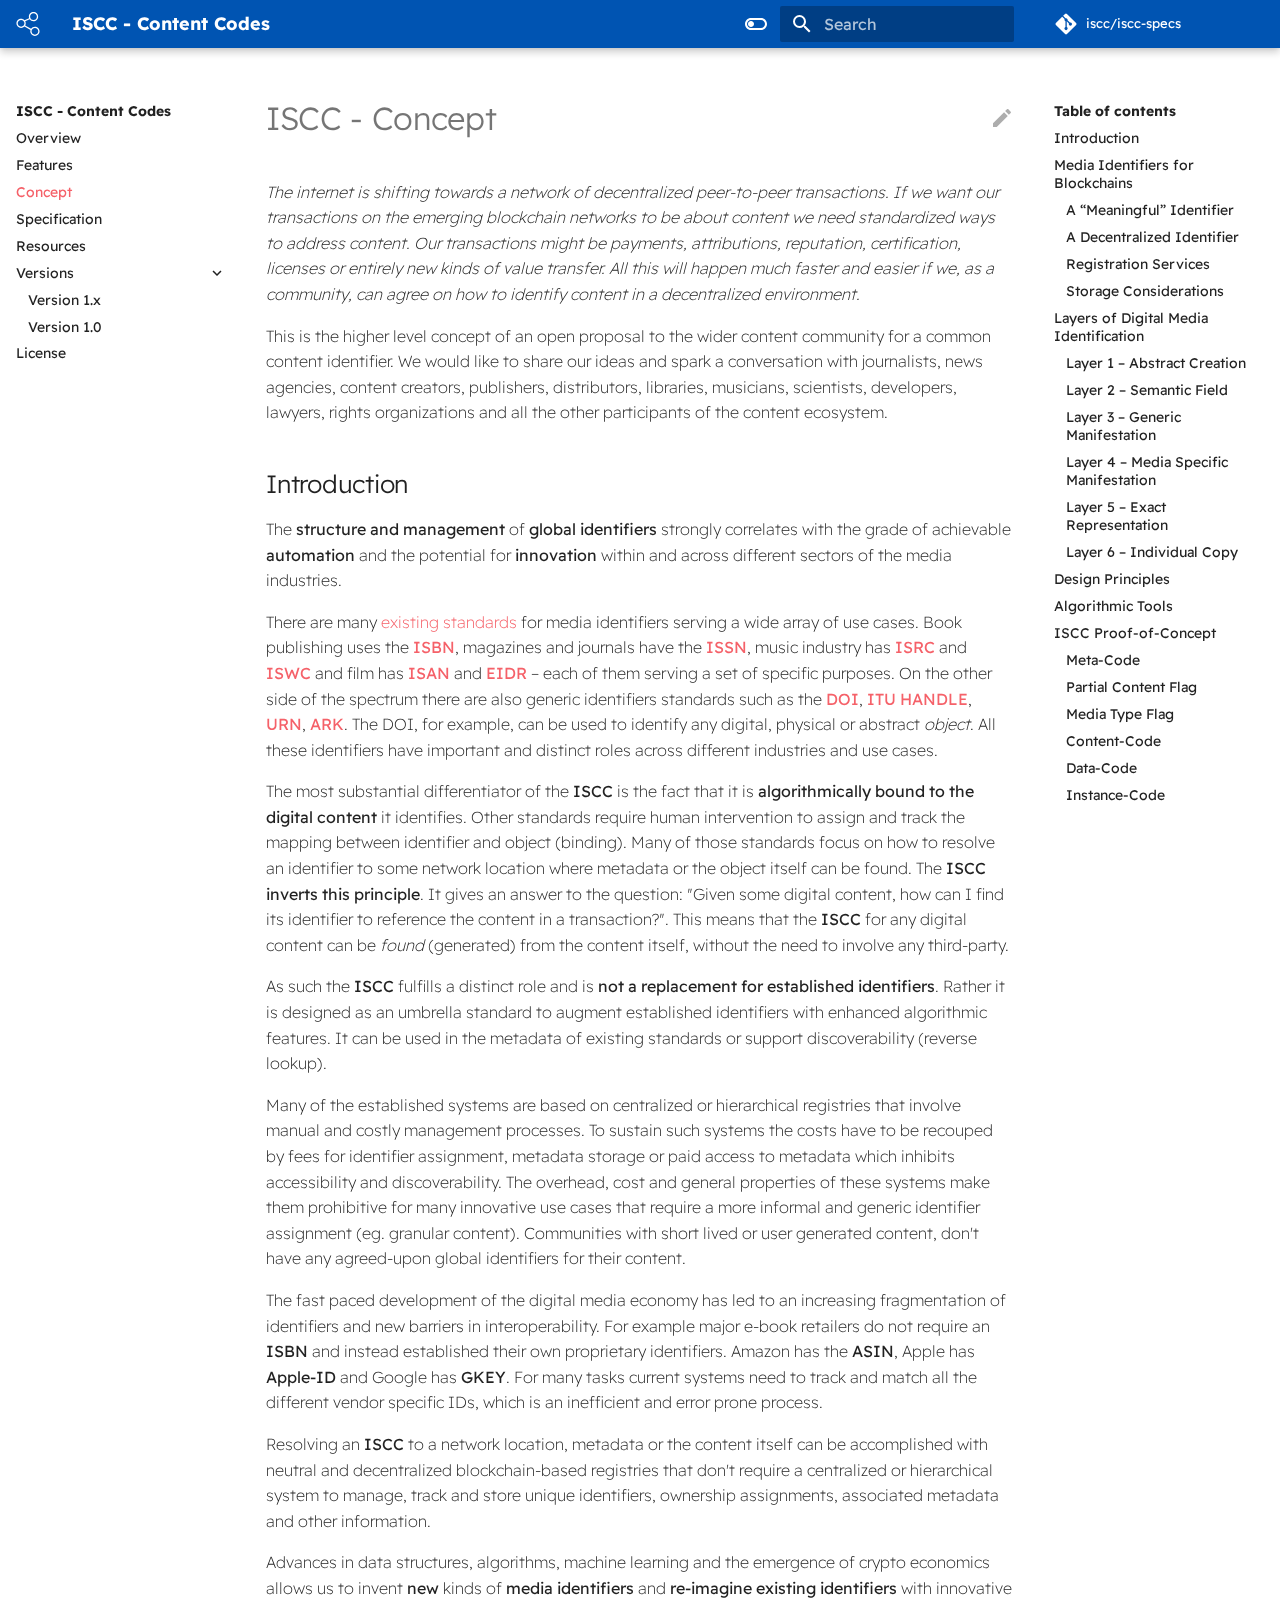
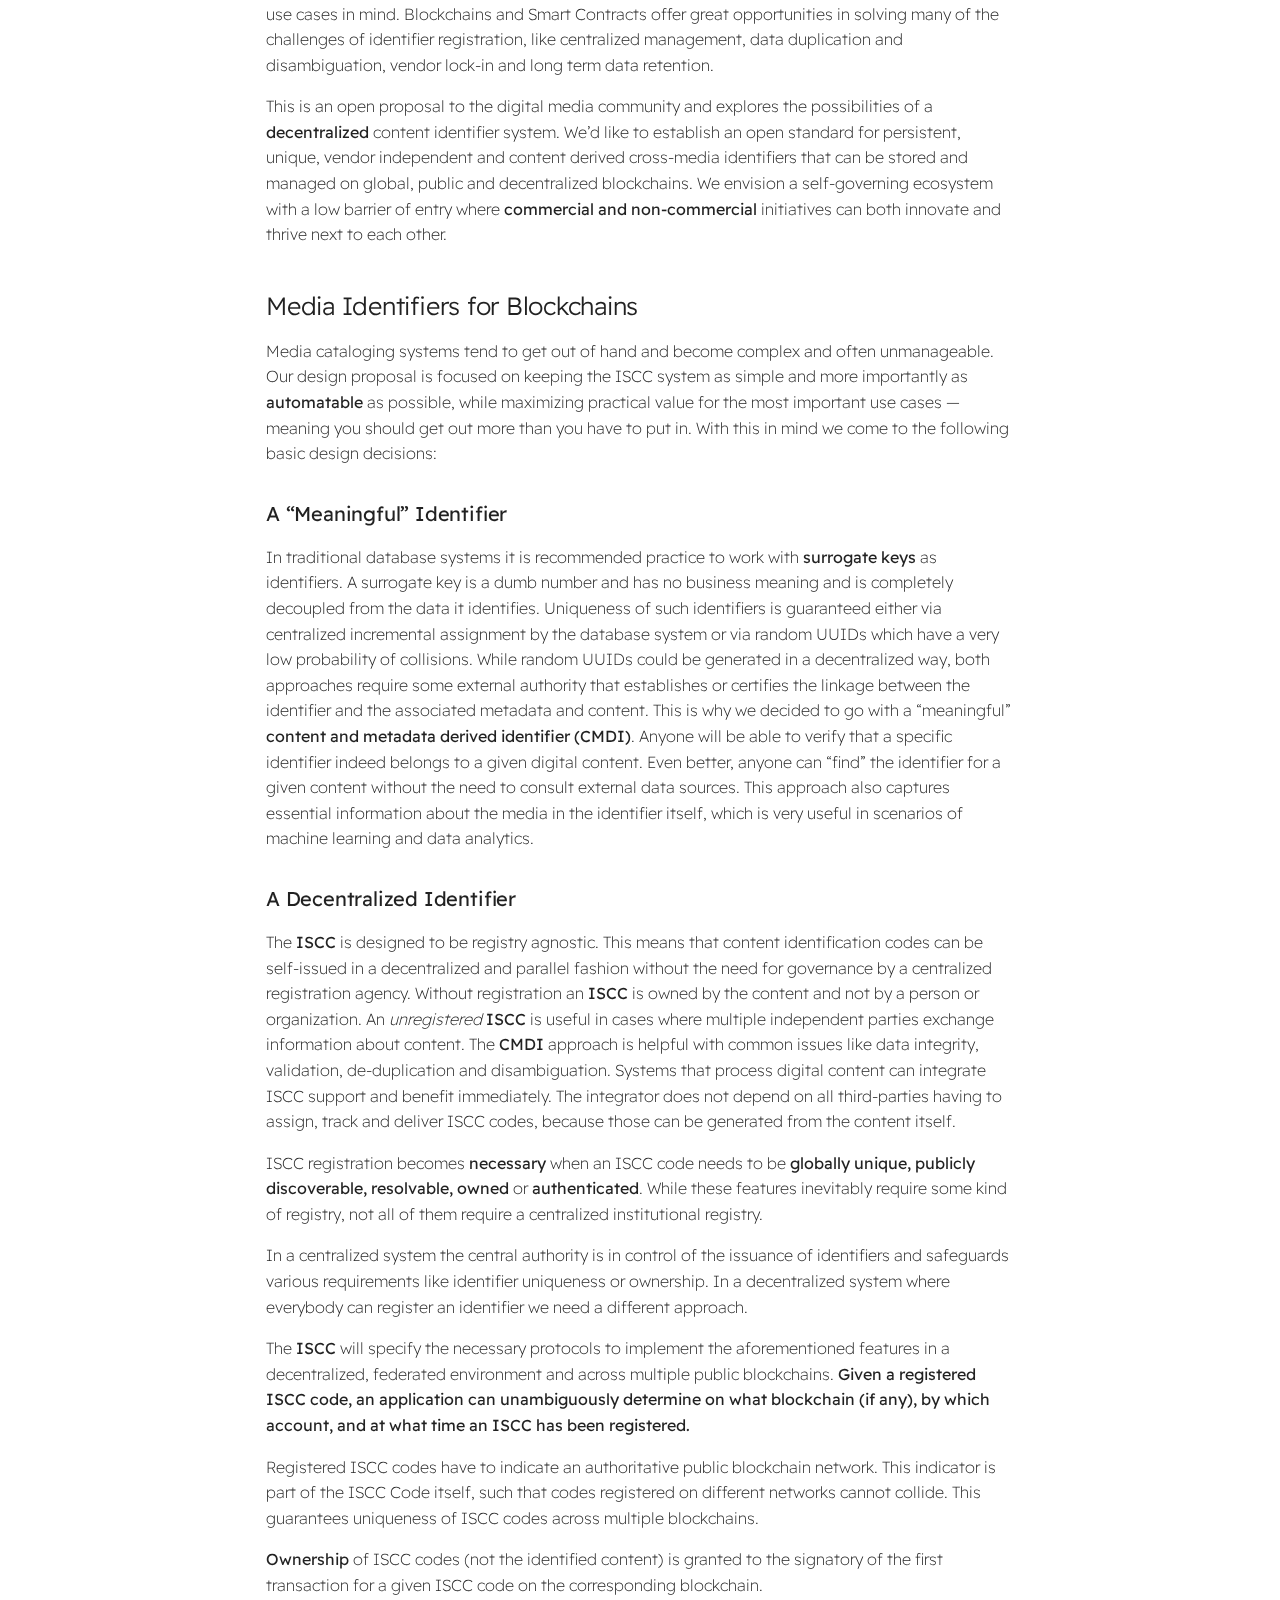
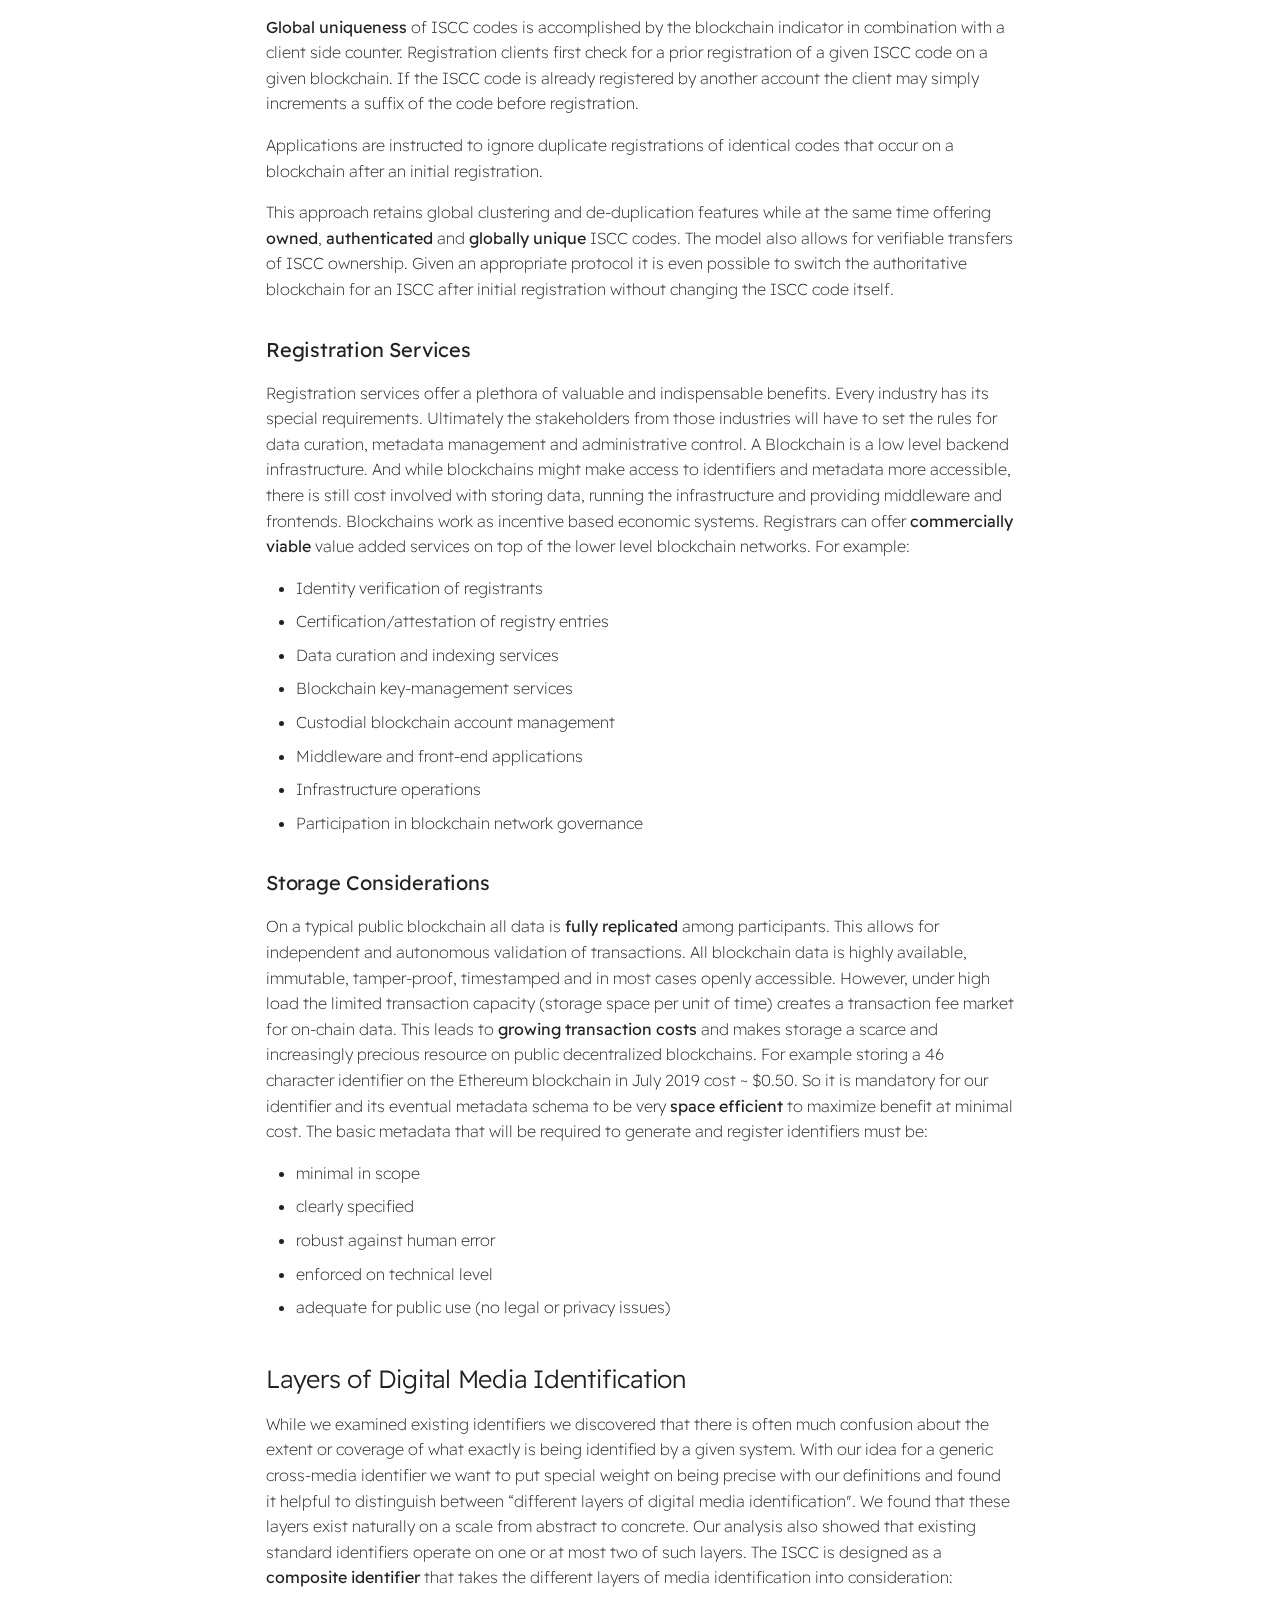
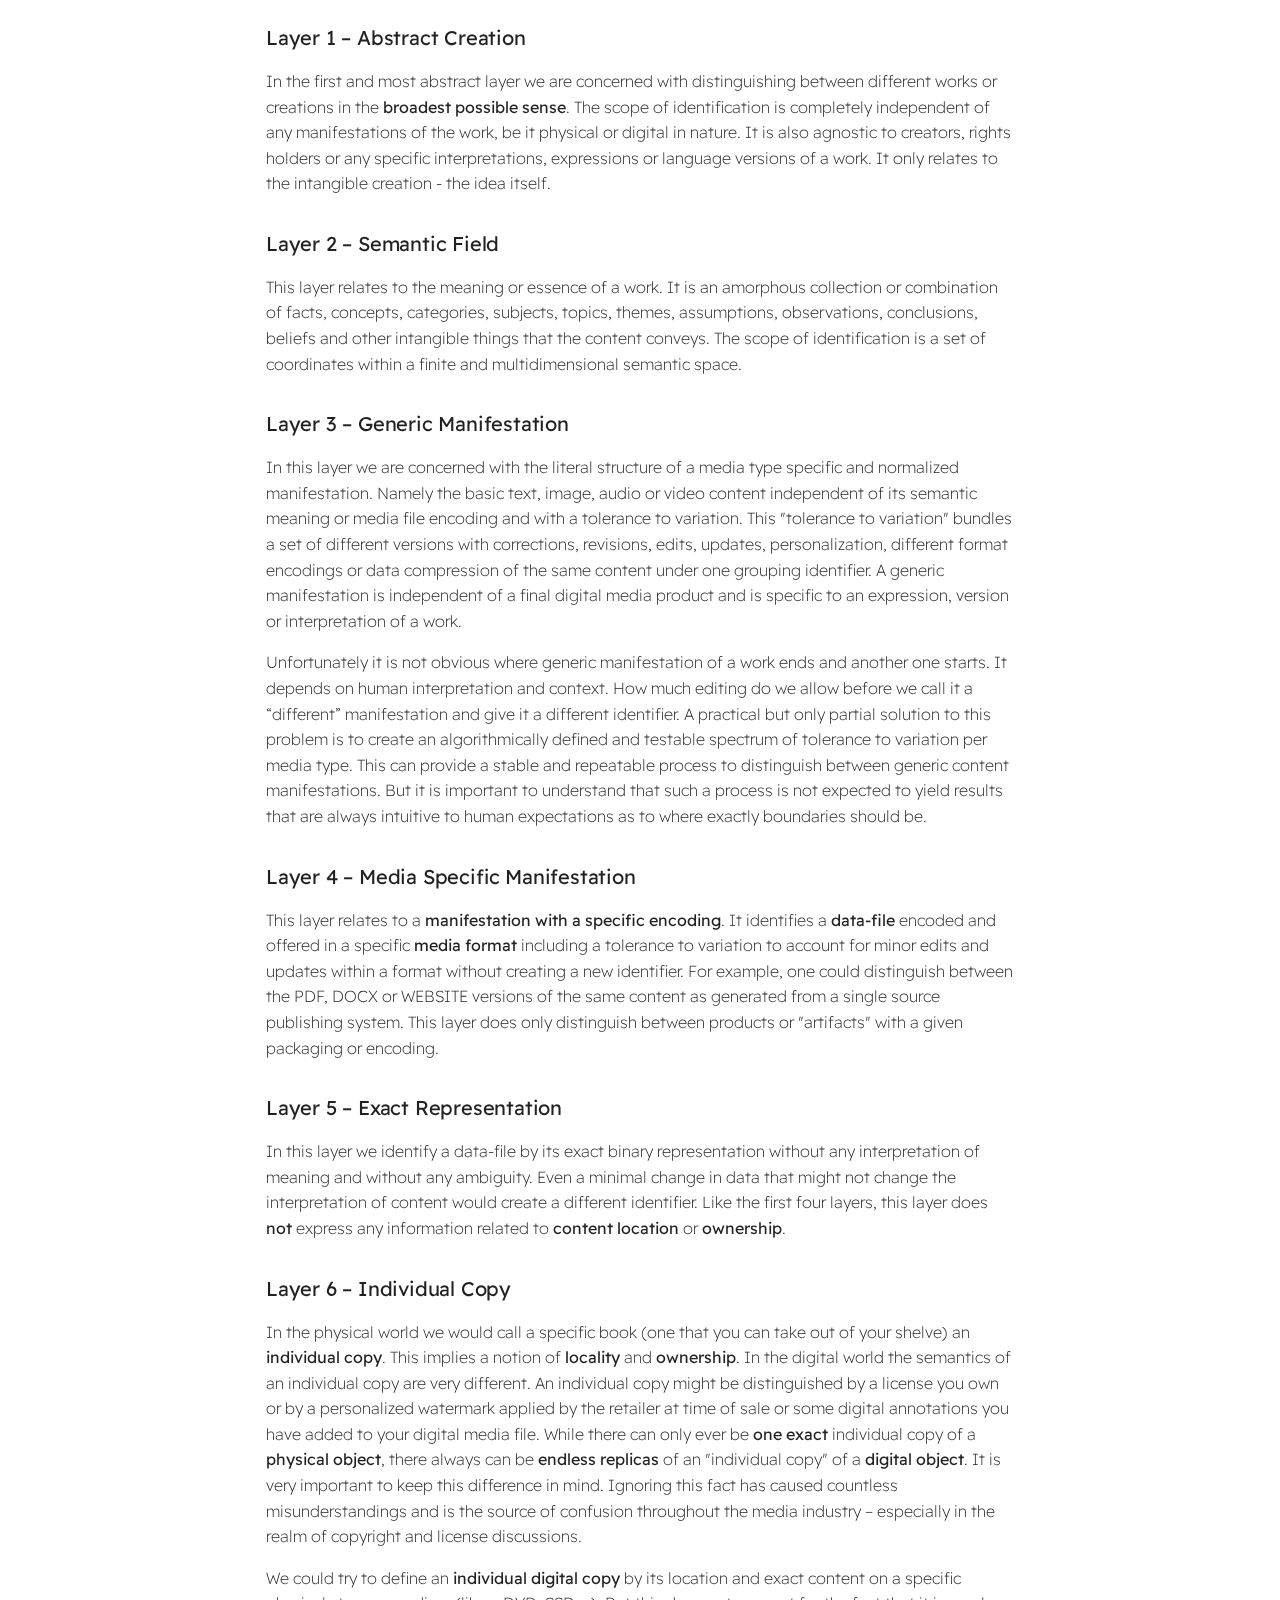
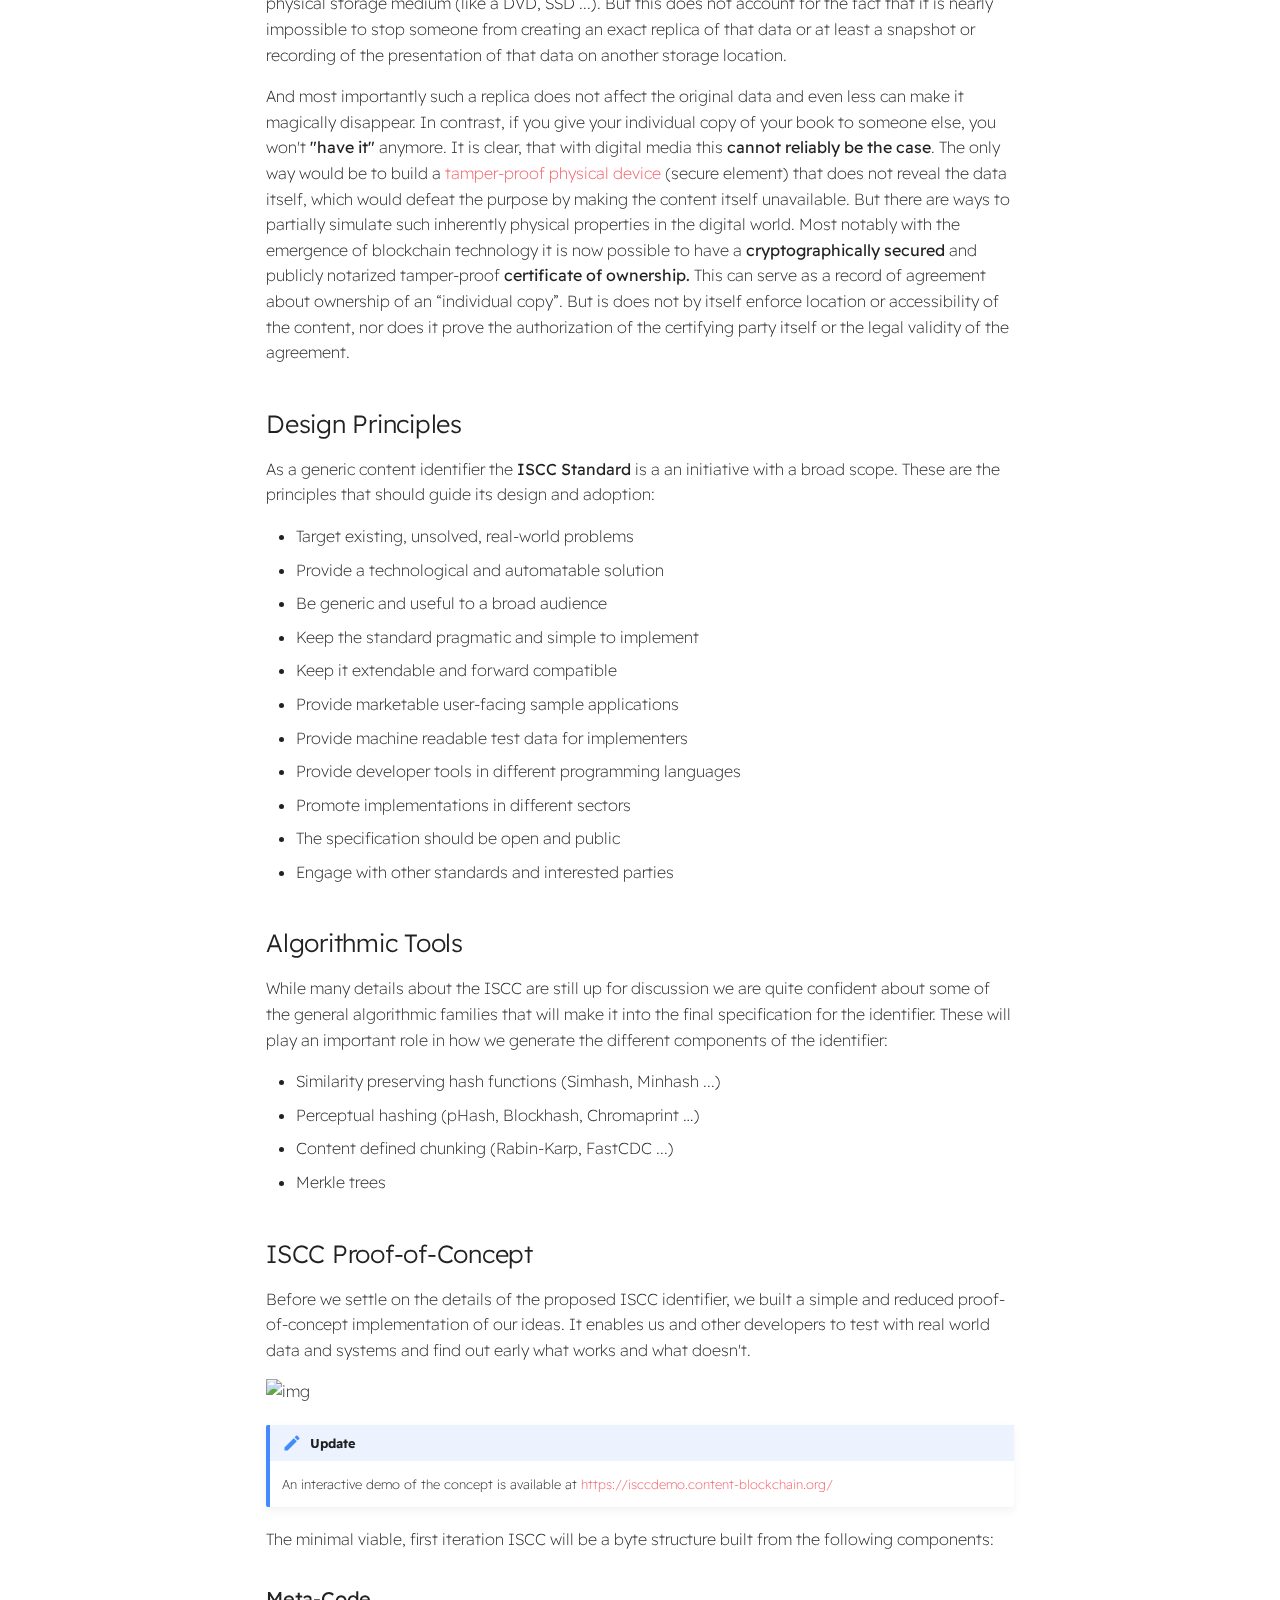
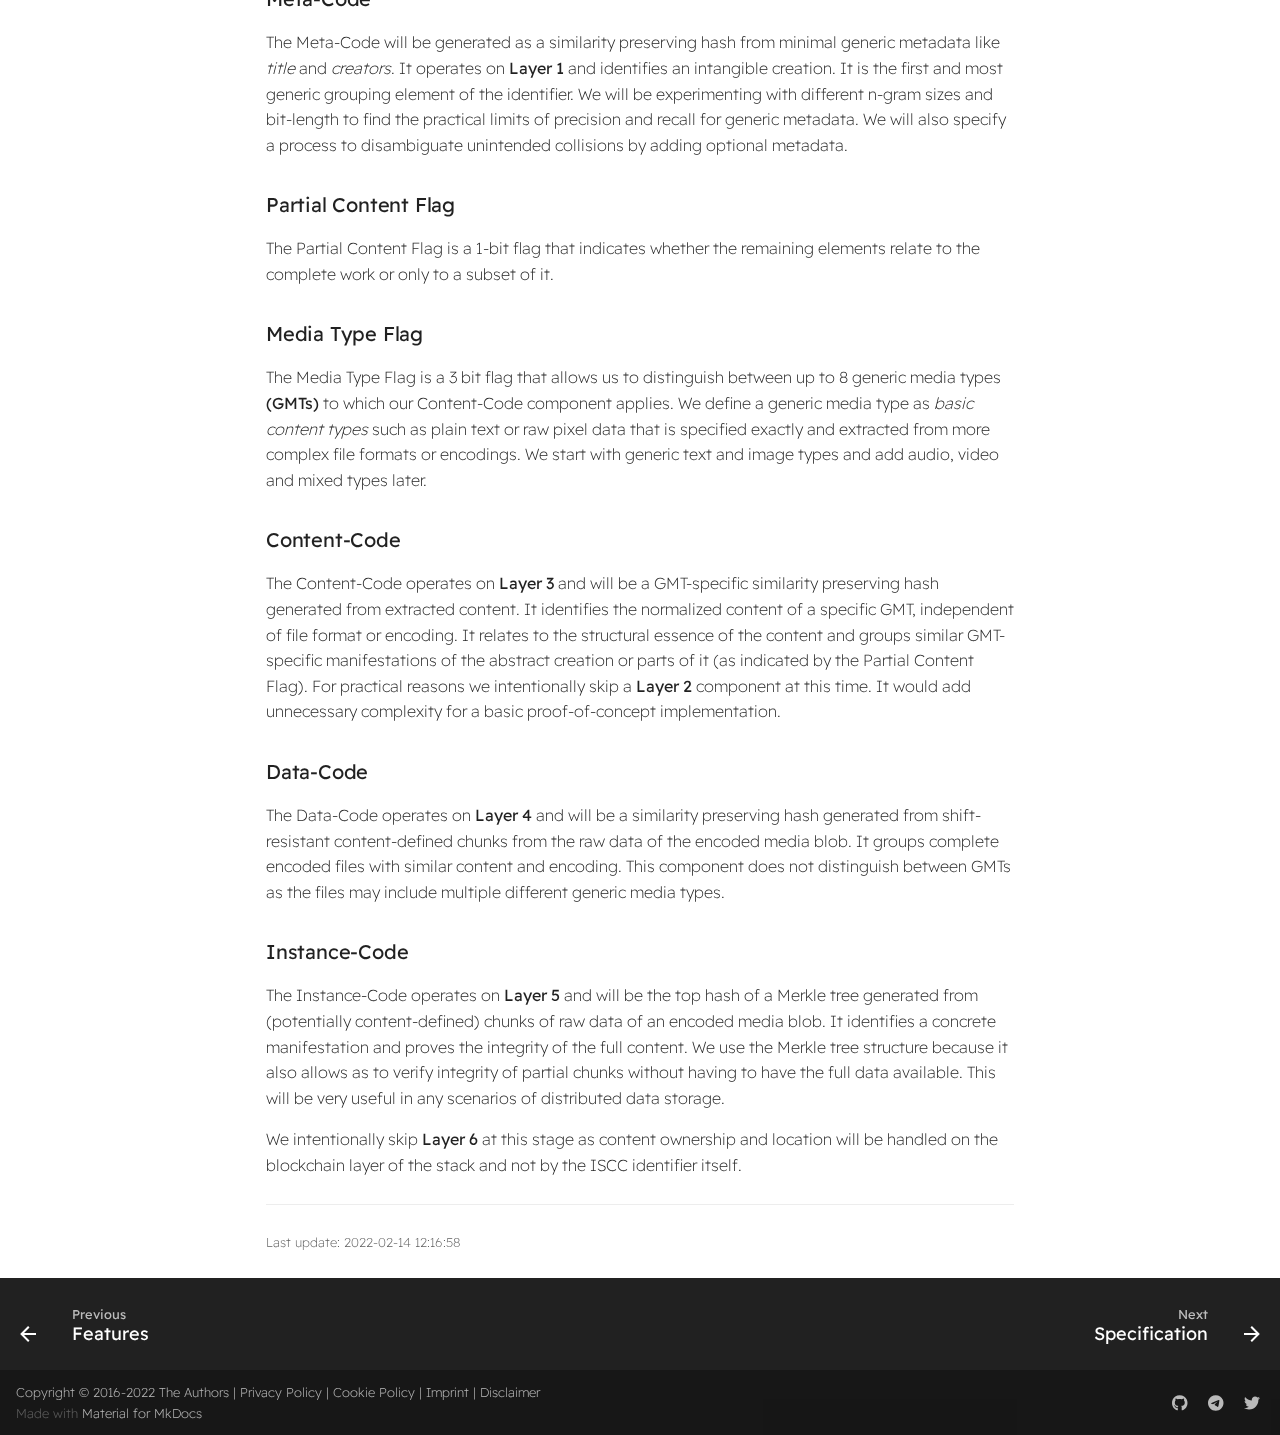
==== commit d506bf29: "Deployed cce066d with MkDocs version: 1.3.0" ====
--- a/concept/index.html
+++ b/concept/index.html
@@ -1 +1 @@
-<!doctype html><html lang=en class=no-js> <head><meta charset=utf-8><meta name=viewport content="width=device-width,initial-scale=1"><meta name=description content="International Standard Content Code - Specification"><meta name=author content="Titusz Pan"><link href=http://iscc.codes/concept/ rel=canonical><link rel=icon href=../images/favicon.png><meta name=generator content="mkdocs-1.2.3, mkdocs-material-8.1.11"><title>Concept - ISCC - Content Codes</title><link rel=stylesheet href=../assets/stylesheets/main.50e68009.min.css><link rel=stylesheet href=../assets/stylesheets/palette.e6a45f82.min.css><link rel=preconnect href=https://fonts.gstatic.com crossorigin><link rel=stylesheet href="https://fonts.googleapis.com/css?family=Readex+Pro:300,400,400i,700%7CJetBrains+Mono&display=fallback"><style>:root{--md-text-font:"Readex Pro";--md-code-font:"JetBrains Mono"}</style><link rel=stylesheet href=../stylesheets/custom.css><script>__md_scope=new URL("..",location),__md_get=(e,_=localStorage,t=__md_scope)=>JSON.parse(_.getItem(t.pathname+"."+e)),__md_set=(e,_,t=localStorage,a=__md_scope)=>{try{t.setItem(a.pathname+"."+e,JSON.stringify(_))}catch(e){}}</script><script defer data-domain=iscc.codes src=https://stats.iscc.codes/js/plausible.js></script></head> <body dir=ltr data-md-color-scheme=default data-md-color-primary data-md-color-accent> <script>var palette=__md_get("__palette");if(palette&&"object"==typeof palette.color)for(var key of Object.keys(palette.color))document.body.setAttribute("data-md-color-"+key,palette.color[key])</script> <input class=md-toggle data-md-toggle=drawer type=checkbox id=__drawer autocomplete=off> <input class=md-toggle data-md-toggle=search type=checkbox id=__search autocomplete=off> <label class=md-overlay for=__drawer></label> <div data-md-component=skip> <a href=#iscc-concept class=md-skip> Skip to content </a> </div> <div data-md-component=announce> </div> <header class=md-header data-md-component=header> <nav class="md-header__inner md-grid" aria-label=Header> <a href=.. title="ISCC - Content Codes" class="md-header__button md-logo" aria-label="ISCC - Content Codes" data-md-component=logo> <img src=../images/logo-white.svg alt=logo> </a> <label class="md-header__button md-icon" for=__drawer> <svg xmlns=http://www.w3.org/2000/svg viewbox="0 0 24 24"><path d="M3 6h18v2H3V6m0 5h18v2H3v-2m0 5h18v2H3v-2z"/></svg> </label> <div class=md-header__title data-md-component=header-title> <div class=md-header__ellipsis> <div class=md-header__topic> <span class=md-ellipsis> ISCC - Content Codes </span> </div> <div class=md-header__topic data-md-component=header-topic> <span class=md-ellipsis> Concept </span> </div> </div> </div> <form class=md-header__option data-md-component=palette> <input class=md-option data-md-color-media data-md-color-scheme=default data-md-color-primary data-md-color-accent aria-label="Switch to dark mode" type=radio name=__palette id=__palette_1> <label class="md-header__button md-icon" title="Switch to dark mode" for=__palette_2 hidden> <svg xmlns=http://www.w3.org/2000/svg viewbox="0 0 24 24"><path d="M17 6H7c-3.31 0-6 2.69-6 6s2.69 6 6 6h10c3.31 0 6-2.69 6-6s-2.69-6-6-6zm0 10H7c-2.21 0-4-1.79-4-4s1.79-4 4-4h10c2.21 0 4 1.79 4 4s-1.79 4-4 4zM7 9c-1.66 0-3 1.34-3 3s1.34 3 3 3 3-1.34 3-3-1.34-3-3-3z"/></svg> </label> <input class=md-option data-md-color-media data-md-color-scheme=slate data-md-color-primary data-md-color-accent aria-label="Switch to light mode" type=radio name=__palette id=__palette_2> <label class="md-header__button md-icon" title="Switch to light mode" for=__palette_1 hidden> <svg xmlns=http://www.w3.org/2000/svg viewbox="0 0 24 24"><path d="M17 7H7a5 5 0 0 0-5 5 5 5 0 0 0 5 5h10a5 5 0 0 0 5-5 5 5 0 0 0-5-5m0 8a3 3 0 0 1-3-3 3 3 0 0 1 3-3 3 3 0 0 1 3 3 3 3 0 0 1-3 3z"/></svg> </label> </form> <label class="md-header__button md-icon" for=__search> <svg xmlns=http://www.w3.org/2000/svg viewbox="0 0 24 24"><path d="M9.5 3A6.5 6.5 0 0 1 16 9.5c0 1.61-.59 3.09-1.56 4.23l.27.27h.79l5 5-1.5 1.5-5-5v-.79l-.27-.27A6.516 6.516 0 0 1 9.5 16 6.5 6.5 0 0 1 3 9.5 6.5 6.5 0 0 1 9.5 3m0 2C7 5 5 7 5 9.5S7 14 9.5 14 14 12 14 9.5 12 5 9.5 5z"/></svg> </label> <div class=md-search data-md-component=search role=dialog> <label class=md-search__overlay for=__search></label> <div class=md-search__inner role=search> <form class=md-search__form name=search> <input type=text class=md-search__input name=query aria-label=Search placeholder=Search autocapitalize=off autocorrect=off autocomplete=off spellcheck=false data-md-component=search-query required> <label class="md-search__icon md-icon" for=__search> <svg xmlns=http://www.w3.org/2000/svg viewbox="0 0 24 24"><path d="M9.5 3A6.5 6.5 0 0 1 16 9.5c0 1.61-.59 3.09-1.56 4.23l.27.27h.79l5 5-1.5 1.5-5-5v-.79l-.27-.27A6.516 6.516 0 0 1 9.5 16 6.5 6.5 0 0 1 3 9.5 6.5 6.5 0 0 1 9.5 3m0 2C7 5 5 7 5 9.5S7 14 9.5 14 14 12 14 9.5 12 5 9.5 5z"/></svg> <svg xmlns=http://www.w3.org/2000/svg viewbox="0 0 24 24"><path d="M20 11v2H8l5.5 5.5-1.42 1.42L4.16 12l7.92-7.92L13.5 5.5 8 11h12z"/></svg> </label> <nav class=md-search__options aria-label=Search> <button type=reset class="md-search__icon md-icon" aria-label=Clear tabindex=-1> <svg xmlns=http://www.w3.org/2000/svg viewbox="0 0 24 24"><path d="M19 6.41 17.59 5 12 10.59 6.41 5 5 6.41 10.59 12 5 17.59 6.41 19 12 13.41 17.59 19 19 17.59 13.41 12 19 6.41z"/></svg> </button> </nav> </form> <div class=md-search__output> <div class=md-search__scrollwrap data-md-scrollfix> <div class=md-search-result data-md-component=search-result> <div class=md-search-result__meta> Initializing search </div> <ol class=md-search-result__list></ol> </div> </div> </div> </div> </div> <div class=md-header__source> <a href=https://github.com/iscc/iscc-specs/ title="Go to repository" class=md-source data-md-component=source> <div class="md-source__icon md-icon"> <svg xmlns=http://www.w3.org/2000/svg viewbox="0 0 448 512"><!-- Font Awesome Free 6.0.0 by @fontawesome - https://fontawesome.com License - https://fontawesome.com/license/free (Icons: CC BY 4.0, Fonts: SIL OFL 1.1, Code: MIT License) Copyright 2022 Fonticons, Inc.--><path d="M439.55 236.05 244 40.45a28.87 28.87 0 0 0-40.81 0l-40.66 40.63 51.52 51.52c27.06-9.14 52.68 16.77 43.39 43.68l49.66 49.66c34.23-11.8 61.18 31 35.47 56.69-26.49 26.49-70.21-2.87-56-37.34L240.22 199v121.85c25.3 12.54 22.26 41.85 9.08 55a34.34 34.34 0 0 1-48.55 0c-17.57-17.6-11.07-46.91 11.25-56v-123c-20.8-8.51-24.6-30.74-18.64-45L142.57 101 8.45 235.14a28.86 28.86 0 0 0 0 40.81l195.61 195.6a28.86 28.86 0 0 0 40.8 0l194.69-194.69a28.86 28.86 0 0 0 0-40.81z"/></svg> </div> <div class=md-source__repository> iscc/iscc-specs </div> </a> </div> </nav> </header> <div class=md-container data-md-component=container> <main class=md-main data-md-component=main> <div class="md-main__inner md-grid"> <div class="md-sidebar md-sidebar--primary" data-md-component=sidebar data-md-type=navigation> <div class=md-sidebar__scrollwrap> <div class=md-sidebar__inner> <nav class="md-nav md-nav--primary" aria-label=Navigation data-md-level=0> <label class=md-nav__title for=__drawer> <a href=.. title="ISCC - Content Codes" class="md-nav__button md-logo" aria-label="ISCC - Content Codes" data-md-component=logo> <img src=../images/logo-white.svg alt=logo> </a> ISCC - Content Codes </label> <div class=md-nav__source> <a href=https://github.com/iscc/iscc-specs/ title="Go to repository" class=md-source data-md-component=source> <div class="md-source__icon md-icon"> <svg xmlns=http://www.w3.org/2000/svg viewbox="0 0 448 512"><!-- Font Awesome Free 6.0.0 by @fontawesome - https://fontawesome.com License - https://fontawesome.com/license/free (Icons: CC BY 4.0, Fonts: SIL OFL 1.1, Code: MIT License) Copyright 2022 Fonticons, Inc.--><path d="M439.55 236.05 244 40.45a28.87 28.87 0 0 0-40.81 0l-40.66 40.63 51.52 51.52c27.06-9.14 52.68 16.77 43.39 43.68l49.66 49.66c34.23-11.8 61.18 31 35.47 56.69-26.49 26.49-70.21-2.87-56-37.34L240.22 199v121.85c25.3 12.54 22.26 41.85 9.08 55a34.34 34.34 0 0 1-48.55 0c-17.57-17.6-11.07-46.91 11.25-56v-123c-20.8-8.51-24.6-30.74-18.64-45L142.57 101 8.45 235.14a28.86 28.86 0 0 0 0 40.81l195.61 195.6a28.86 28.86 0 0 0 40.8 0l194.69-194.69a28.86 28.86 0 0 0 0-40.81z"/></svg> </div> <div class=md-source__repository> iscc/iscc-specs </div> </a> </div> <ul class=md-nav__list data-md-scrollfix> <li class=md-nav__item> <a href=.. class=md-nav__link> Overview </a> </li> <li class=md-nav__item> <a href=../features/ class=md-nav__link> Features </a> </li> <li class="md-nav__item md-nav__item--active"> <input class="md-nav__toggle md-toggle" data-md-toggle=toc type=checkbox id=__toc> <label class="md-nav__link md-nav__link--active" for=__toc> Concept <span class="md-nav__icon md-icon"></span> </label> <a href=./ class="md-nav__link md-nav__link--active"> Concept </a> <nav class="md-nav md-nav--secondary" aria-label="Table of contents"> <label class=md-nav__title for=__toc> <span class="md-nav__icon md-icon"></span> Table of contents </label> <ul class=md-nav__list data-md-component=toc data-md-scrollfix> <li class=md-nav__item> <a href=#introduction class=md-nav__link> Introduction </a> </li> <li class=md-nav__item> <a href=#media-identifiers-for-blockchains class=md-nav__link> Media Identifiers for Blockchains </a> <nav class=md-nav aria-label="Media Identifiers for Blockchains"> <ul class=md-nav__list> <li class=md-nav__item> <a href=#a-meaningful-identifier class=md-nav__link> A “Meaningful” Identifier </a> </li> <li class=md-nav__item> <a href=#a-decentralized-identifier class=md-nav__link> A Decentralized Identifier </a> </li> <li class=md-nav__item> <a href=#registration-services class=md-nav__link> Registration Services </a> </li> <li class=md-nav__item> <a href=#storage-considerations class=md-nav__link> Storage Considerations </a> </li> </ul> </nav> </li> <li class=md-nav__item> <a href=#layers-of-digital-media-identification class=md-nav__link> Layers of Digital Media Identification </a> <nav class=md-nav aria-label="Layers of Digital Media Identification"> <ul class=md-nav__list> <li class=md-nav__item> <a href=#layer-1-abstract-creation class=md-nav__link> Layer 1 – Abstract Creation </a> </li> <li class=md-nav__item> <a href=#layer-2-semantic-field class=md-nav__link> Layer 2 – Semantic Field </a> </li> <li class=md-nav__item> <a href=#layer-3-generic-manifestation class=md-nav__link> Layer 3 – Generic Manifestation </a> </li> <li class=md-nav__item> <a href=#layer-4-media-specific-manifestation class=md-nav__link> Layer 4 – Media Specific Manifestation </a> </li> <li class=md-nav__item> <a href=#layer-5-exact-representation class=md-nav__link> Layer 5 – Exact Representation </a> </li> <li class=md-nav__item> <a href=#layer-6-individual-copy class=md-nav__link> Layer 6 – Individual Copy </a> </li> </ul> </nav> </li> <li class=md-nav__item> <a href=#design-principles class=md-nav__link> Design Principles </a> </li> <li class=md-nav__item> <a href=#algorithmic-tools class=md-nav__link> Algorithmic Tools </a> </li> <li class=md-nav__item> <a href=#iscc-proof-of-concept class=md-nav__link> ISCC Proof-of-Concept </a> <nav class=md-nav aria-label="ISCC Proof-of-Concept"> <ul class=md-nav__list> <li class=md-nav__item> <a href=#meta-code class=md-nav__link> Meta-Code </a> </li> <li class=md-nav__item> <a href=#partial-content-flag class=md-nav__link> Partial Content Flag </a> </li> <li class=md-nav__item> <a href=#media-type-flag class=md-nav__link> Media Type Flag </a> </li> <li class=md-nav__item> <a href=#content-code class=md-nav__link> Content-Code </a> </li> <li class=md-nav__item> <a href=#data-code class=md-nav__link> Data-Code </a> </li> <li class=md-nav__item> <a href=#instance-code class=md-nav__link> Instance-Code </a> </li> </ul> </nav> </li> </ul> </nav> </li> <li class=md-nav__item> <a href=../specification/ class=md-nav__link> Specification </a> </li> <li class=md-nav__item> <a href=../resources/ class=md-nav__link> Resources </a> </li> <li class="md-nav__item md-nav__item--nested"> <input class="md-nav__toggle md-toggle" data-md-toggle=__nav_6 data-md-state=indeterminate type=checkbox id=__nav_6 checked> <label class=md-nav__link for=__nav_6> Versions <span class="md-nav__icon md-icon"></span> </label> <nav class=md-nav aria-label=Versions data-md-level=1> <label class=md-nav__title for=__nav_6> <span class="md-nav__icon md-icon"></span> Versions </label> <ul class=md-nav__list data-md-scrollfix> <li class=md-nav__item> <a href=../specification/ class=md-nav__link> Version 1.x </a> </li> <li class=md-nav__item> <a href=https://github.com/iscc/iscc-specs/blob/version-1.0/docs/specification.md class=md-nav__link> Version 1.0 </a> </li> </ul> </nav> </li> <li class=md-nav__item> <a href=../license/ class=md-nav__link> License </a> </li> </ul> </nav> </div> </div> </div> <div class="md-sidebar md-sidebar--secondary" data-md-component=sidebar data-md-type=toc> <div class=md-sidebar__scrollwrap> <div class=md-sidebar__inner> <nav class="md-nav md-nav--secondary" aria-label="Table of contents"> <label class=md-nav__title for=__toc> <span class="md-nav__icon md-icon"></span> Table of contents </label> <ul class=md-nav__list data-md-component=toc data-md-scrollfix> <li class=md-nav__item> <a href=#introduction class=md-nav__link> Introduction </a> </li> <li class=md-nav__item> <a href=#media-identifiers-for-blockchains class=md-nav__link> Media Identifiers for Blockchains </a> <nav class=md-nav aria-label="Media Identifiers for Blockchains"> <ul class=md-nav__list> <li class=md-nav__item> <a href=#a-meaningful-identifier class=md-nav__link> A “Meaningful” Identifier </a> </li> <li class=md-nav__item> <a href=#a-decentralized-identifier class=md-nav__link> A Decentralized Identifier </a> </li> <li class=md-nav__item> <a href=#registration-services class=md-nav__link> Registration Services </a> </li> <li class=md-nav__item> <a href=#storage-considerations class=md-nav__link> Storage Considerations </a> </li> </ul> </nav> </li> <li class=md-nav__item> <a href=#layers-of-digital-media-identification class=md-nav__link> Layers of Digital Media Identification </a> <nav class=md-nav aria-label="Layers of Digital Media Identification"> <ul class=md-nav__list> <li class=md-nav__item> <a href=#layer-1-abstract-creation class=md-nav__link> Layer 1 – Abstract Creation </a> </li> <li class=md-nav__item> <a href=#layer-2-semantic-field class=md-nav__link> Layer 2 – Semantic Field </a> </li> <li class=md-nav__item> <a href=#layer-3-generic-manifestation class=md-nav__link> Layer 3 – Generic Manifestation </a> </li> <li class=md-nav__item> <a href=#layer-4-media-specific-manifestation class=md-nav__link> Layer 4 – Media Specific Manifestation </a> </li> <li class=md-nav__item> <a href=#layer-5-exact-representation class=md-nav__link> Layer 5 – Exact Representation </a> </li> <li class=md-nav__item> <a href=#layer-6-individual-copy class=md-nav__link> Layer 6 – Individual Copy </a> </li> </ul> </nav> </li> <li class=md-nav__item> <a href=#design-principles class=md-nav__link> Design Principles </a> </li> <li class=md-nav__item> <a href=#algorithmic-tools class=md-nav__link> Algorithmic Tools </a> </li> <li class=md-nav__item> <a href=#iscc-proof-of-concept class=md-nav__link> ISCC Proof-of-Concept </a> <nav class=md-nav aria-label="ISCC Proof-of-Concept"> <ul class=md-nav__list> <li class=md-nav__item> <a href=#meta-code class=md-nav__link> Meta-Code </a> </li> <li class=md-nav__item> <a href=#partial-content-flag class=md-nav__link> Partial Content Flag </a> </li> <li class=md-nav__item> <a href=#media-type-flag class=md-nav__link> Media Type Flag </a> </li> <li class=md-nav__item> <a href=#content-code class=md-nav__link> Content-Code </a> </li> <li class=md-nav__item> <a href=#data-code class=md-nav__link> Data-Code </a> </li> <li class=md-nav__item> <a href=#instance-code class=md-nav__link> Instance-Code </a> </li> </ul> </nav> </li> </ul> </nav> </div> </div> </div> <div class=md-content data-md-component=content> <article class="md-content__inner md-typeset"> <a href=https://github.com/iscc/iscc-specs/edit/master/docs/concept.md title="Edit this page" class="md-content__button md-icon"> <svg xmlns=http://www.w3.org/2000/svg viewbox="0 0 24 24"><path d="M20.71 7.04c.39-.39.39-1.04 0-1.41l-2.34-2.34c-.37-.39-1.02-.39-1.41 0l-1.84 1.83 3.75 3.75M3 17.25V21h3.75L17.81 9.93l-3.75-3.75L3 17.25z"/></svg> </a> <h1 id=iscc-concept>ISCC - Concept<a class=headerlink href=#iscc-concept title="Permanent link">#</a></h1> <p><em>The internet is shifting towards a network of decentralized peer-to-peer transactions. If we want our transactions on the emerging blockchain networks to be about content we need standardized ways to address content. Our transactions might be payments, attributions, reputation, certification, licenses or entirely new kinds of value transfer. All this will happen much faster and easier if we, as a community, can agree on how to identify content in a decentralized environment.</em></p> <p>This is the higher level concept of an open proposal to the wider content community for a common content identifier. We would like to share our ideas and spark a conversation with journalists, news agencies, content creators, publishers, distributors, libraries, musicians, scientists, developers, lawyers, rights organizations and all the other participants of the content ecosystem.</p> <h2 id=introduction>Introduction<a class=headerlink href=#introduction title="Permanent link">#</a></h2> <p>The <strong>structure and management</strong> of <strong>global identifiers</strong> strongly correlates with the grade of achievable <strong>automation</strong> and the potential for <strong>innovation</strong> within and across different sectors of the media industries.</p> <p>There are many <a href=https://xkcd.com/927/ >existing standards</a> for media identifiers serving a wide array of use cases. Book publishing uses the <a href=https://www.isbn-international.org/ ><strong>ISBN</strong></a>, magazines and journals have the <a href=https://www.issn.org/ ><strong>ISSN</strong></a>, music industry has <a href=https://isrc.ifpi.org/ ><strong>ISRC</strong></a> and <a href=http://www.iswc.org/ ><strong>ISWC</strong></a> and film has <a href=http://www.isan.org/ ><strong>ISAN</strong></a> and <a href=https://eidr.org/ ><strong>EIDR</strong></a> – each of them serving a set of specific purposes. On the other side of the spectrum there are also generic identifiers standards such as the <a href=https://www.doi.org/ ><strong>DOI</strong></a>, <a href=http://www.itu.int/osg/csd/emerging_trends/handle_system/index.html><strong>ITU HANDLE</strong></a>, <a href=https://tools.ietf.org/html/rfc8141><strong>URN</strong></a>, <a href=https://tools.ietf.org/html/draft-kunze-ark-18><strong>ARK</strong></a>. The DOI, for example, can be used to identify any digital, physical or abstract <em>object</em>. All these identifiers have important and distinct roles across different industries and use cases.</p> <p>The most substantial differentiator of the <strong>ISCC</strong> is the fact that it is <strong>algorithmically bound to the digital content</strong> it identifies. Other standards require human intervention to assign and track the mapping between identifier and object (binding). Many of those standards focus on how to resolve an identifier to some network location where metadata or the object itself can be found. The <strong>ISCC inverts this principle</strong>. It gives an answer to the question: "Given some digital content, how can I find its identifier to reference the content in a transaction?". This means that the <strong>ISCC</strong> for any digital content can be <em>found</em> (generated) from the content itself, without the need to involve any third-party.</p> <p>As such the <strong>ISCC</strong> fulfills a distinct role and is <strong>not a replacement for established identifiers</strong>. Rather it is designed as an umbrella standard to augment established identifiers with enhanced algorithmic features. It can be used in the metadata of existing standards or support discoverability (reverse lookup).</p> <p>Many of the established systems are based on centralized or hierarchical registries that involve manual and costly management processes. To sustain such systems the costs have to be recouped by fees for identifier assignment, metadata storage or paid access to metadata which inhibits accessibility and discoverability. The overhead, cost and general properties of these systems make them prohibitive for many innovative use cases that require a more informal and generic identifier assignment (eg. granular content). Communities with short lived or user generated content, don't have any agreed-upon global identifiers for their content.</p> <p>The fast paced development of the digital media economy has led to an increasing fragmentation of identifiers and new barriers in interoperability. For example major e-book retailers do not require an <strong>ISBN</strong> and instead established their own proprietary identifiers. Amazon has the <strong>ASIN</strong>, Apple has <strong>Apple-ID</strong> and Google has <strong>GKEY</strong>. For many tasks current systems need to track and match all the different vendor specific IDs, which is an inefficient and error prone process.</p> <p>Resolving an <strong>ISCC</strong> to a network location, metadata or the content itself can be accomplished with neutral and decentralized blockchain-based registries that don't require a centralized or hierarchical system to manage, track and store unique identifiers, ownership assignments, associated metadata and other information.</p> <p>Advances in data structures, algorithms, machine learning and the emergence of crypto economics allows us to invent <strong>new</strong> kinds of <strong>media identifiers</strong> and <strong>re-imagine existing identifiers</strong> with innovative use cases in mind. Blockchains and Smart Contracts offer great opportunities in solving many of the challenges of identifier registration, like centralized management, data duplication and disambiguation, vendor lock-in and long term data retention.</p> <p>This is an open proposal to the digital media community and explores the possibilities of a <strong>decentralized </strong>content identifier system. We’d like to establish an open standard for persistent, unique, vendor independent and content derived cross-media identifiers that can be stored and managed on global, public and decentralized blockchains. We envision a self-governing ecosystem with a low barrier of entry where <strong>commercial and non-commercial</strong> initiatives can both innovate and thrive next to each other.</p> <h2 id=media-identifiers-for-blockchains>Media Identifiers for Blockchains<a class=headerlink href=#media-identifiers-for-blockchains title="Permanent link">#</a></h2> <p>Media cataloging systems tend to get out of hand and become complex and often unmanageable. Our design proposal is focused on keeping the ISCC system as simple and more importantly as <strong>automatable</strong> as possible, while maximizing practical value for the most important use cases — meaning you should get out more than you have to put in. With this in mind we come to the following basic design decisions:</p> <h3 id=a-meaningful-identifier>A “Meaningful” Identifier<a class=headerlink href=#a-meaningful-identifier title="Permanent link">#</a></h3> <p>In traditional database systems it is recommended practice to work with <strong>surrogate keys</strong> as identifiers. A surrogate key is a dumb number and has no business meaning and is completely decoupled from the data it identifies. Uniqueness of such identifiers is guaranteed either via centralized incremental assignment by the database system or via random UUIDs which have a very low probability of collisions. While random UUIDs could be generated in a decentralized way, both approaches require some external authority that establishes or certifies the linkage between the identifier and the associated metadata and content. This is why we decided to go with a “meaningful” <strong>content and metadata derived identifier (CMDI)</strong>. Anyone will be able to verify that a specific identifier indeed belongs to a given digital content. Even better, anyone can “find” the identifier for a given content without the need to consult external data sources. This approach also captures essential information about the media in the identifier itself, which is very useful in scenarios of machine learning and data analytics.</p> <h3 id=a-decentralized-identifier>A Decentralized Identifier<a class=headerlink href=#a-decentralized-identifier title="Permanent link">#</a></h3> <p>The <strong>ISCC</strong> is designed to be registry agnostic. This means that content identification codes can be self-issued in a decentralized and parallel fashion without the need for governance by a centralized registration agency. Without registration an <strong>ISCC</strong> is owned by the content and not by a person or organization. An <em>unregistered</em> <strong>ISCC</strong> is useful in cases where multiple independent parties exchange information about content. The <strong>CMDI</strong> approach is helpful with common issues like data integrity, validation, de-duplication and disambiguation. Systems that process digital content can integrate ISCC support and benefit immediately. The integrator does not depend on all third-parties having to assign, track and deliver ISCC codes, because those can be generated from the content itself.</p> <p>ISCC registration becomes <strong>necessary</strong> when an ISCC code needs to be <strong>globally unique, publicly discoverable, resolvable, owned</strong> or <strong>authenticated</strong>. While these features inevitably require some kind of registry, not all of them require a centralized institutional registry.</p> <p>In a centralized system the central authority is in control of the issuance of identifiers and safeguards various requirements like identifier uniqueness or ownership. In a decentralized system where everybody can register an identifier we need a different approach.</p> <p>The <strong>ISCC</strong> will specify the necessary protocols to implement the aforementioned features in a decentralized, federated environment and across multiple public blockchains. <strong>Given a registered ISCC code, an application can unambiguously determine on what blockchain (if any), by which account, and at what time an ISCC has been registered. </strong></p> <p>Registered ISCC codes have to indicate an authoritative public blockchain network. This indicator is part of the ISCC Code itself, such that codes registered on different networks cannot collide. This guarantees uniqueness of ISCC codes across multiple blockchains.</p> <p><strong>Ownership</strong> of ISCC codes (not the identified content) is granted to the signatory of the first transaction for a given ISCC code on the corresponding blockchain.</p> <p><strong>Global uniqueness</strong> of ISCC codes is accomplished by the blockchain indicator in combination with a client side counter. Registration clients first check for a prior registration of a given ISCC code on a given blockchain. If the ISCC code is already registered by another account the client may simply increments a suffix of the code before registration.</p> <p>Applications are instructed to ignore duplicate registrations of identical codes that occur on a blockchain after an initial registration.</p> <p>This approach retains global clustering and de-duplication features while at the same time offering <strong>owned</strong>, <strong>authenticated</strong> and <strong>globally unique</strong> ISCC codes. The model also allows for verifiable transfers of ISCC ownership. Given an appropriate protocol it is even possible to switch the authoritative blockchain for an ISCC after initial registration without changing the ISCC code itself.</p> <h3 id=registration-services>Registration Services<a class=headerlink href=#registration-services title="Permanent link">#</a></h3> <p>Registration services offer a plethora of valuable and indispensable benefits. Every industry has its special requirements. Ultimately the stakeholders from those industries will have to set the rules for data curation, metadata management and administrative control. A Blockchain is a low level backend infrastructure. And while blockchains might make access to identifiers and metadata more accessible, there is still cost involved with storing data, running the infrastructure and providing middleware and frontends. Blockchains work as incentive based economic systems. Registrars can offer <strong>commercially viable</strong> value added services on top of the lower level blockchain networks. For example:</p> <ul> <li>Identity verification of registrants</li> <li>Certification/attestation of registry entries</li> <li>Data curation and indexing services</li> <li>Blockchain key-management services</li> <li>Custodial blockchain account management</li> <li>Middleware and front-end applications</li> <li>Infrastructure operations</li> <li>Participation in blockchain network governance</li> </ul> <h3 id=storage-considerations>Storage Considerations<a class=headerlink href=#storage-considerations title="Permanent link">#</a></h3> <p>On a typical public blockchain all data is <strong>fully replicated</strong> among participants. This allows for independent and autonomous validation of transactions. All blockchain data is highly available, immutable, tamper-proof, timestamped and in most cases openly accessible. However, under high load the limited transaction capacity (storage space per unit of time) creates a transaction fee market for on-chain data. This leads to <strong>growing transaction costs</strong> and makes storage a scarce and increasingly precious resource on public decentralized blockchains. For example storing a 46 character identifier on the Ethereum blockchain in July 2019 cost ~ $0.50. So it is mandatory for our identifier and its eventual metadata schema to be very <strong>space efficient </strong>to maximize benefit at minimal cost. The basic metadata that will be required to generate and register identifiers must be:</p> <ul> <li>minimal in scope</li> <li>clearly specified</li> <li>robust against human error</li> <li>enforced on technical level</li> <li>adequate for public use (no legal or privacy issues)</li> </ul> <h2 id=layers-of-digital-media-identification>Layers of Digital Media Identification<a class=headerlink href=#layers-of-digital-media-identification title="Permanent link">#</a></h2> <p>While we examined existing identifiers we discovered that there is often much confusion about the extent or coverage of what exactly is being identified by a given system. With our idea for a generic cross-media identifier we want to put special weight on being precise with our definitions and found it helpful to distinguish between “different layers of digital media identification". We found that these layers exist naturally on a scale from abstract to concrete. Our analysis also showed that existing standard identifiers operate on one or at most two of such layers. The ISCC is designed as a <strong>composite identifier</strong> that takes the different layers of media identification into consideration:</p> <h3 id=layer-1-abstract-creation>Layer 1 – Abstract Creation<a class=headerlink href=#layer-1-abstract-creation title="Permanent link">#</a></h3> <p>In the first and most abstract layer we are concerned with distinguishing between different works or creations in the <strong>broadest possible sense</strong>. The scope of identification is completely independent of any manifestations of the work, be it physical or digital in nature. It is also agnostic to creators, rights holders or any specific interpretations, expressions or language versions of a work. It only relates to the intangible creation - the idea itself.</p> <h3 id=layer-2-semantic-field>Layer 2 – Semantic Field<a class=headerlink href=#layer-2-semantic-field title="Permanent link">#</a></h3> <p>This layer relates to the meaning or essence of a work. It is an amorphous collection or combination of facts, concepts, categories, subjects, topics, themes, assumptions, observations, conclusions, beliefs and other intangible things that the content conveys. The scope of identification is a set of coordinates within a finite and multidimensional semantic space.</p> <h3 id=layer-3-generic-manifestation>Layer 3 – Generic Manifestation<a class=headerlink href=#layer-3-generic-manifestation title="Permanent link">#</a></h3> <p>In this layer we are concerned with the literal structure of a media type specific and normalized manifestation. Namely the basic text, image, audio or video content independent of its semantic meaning or media file encoding and with a tolerance to variation. This "tolerance to variation" bundles a set of different versions with corrections, revisions, edits, updates, personalization, different format encodings or data compression of the same content under one grouping identifier. A generic manifestation is independent of a final digital media product and is specific to an expression, version or interpretation of a work.</p> <p>Unfortunately it is not obvious where generic manifestation of a work ends and another one starts. It depends on human interpretation and context. How much editing do we allow before we call it a “different” manifestation and give it a different identifier. A practical but only partial solution to this problem is to create an algorithmically defined and testable spectrum of tolerance to variation per media type. This can provide a stable and repeatable process to distinguish between generic content manifestations. But it is important to understand that such a process is not expected to yield results that are always intuitive to human expectations as to where exactly boundaries should be.</p> <h3 id=layer-4-media-specific-manifestation>Layer 4 – Media Specific Manifestation<a class=headerlink href=#layer-4-media-specific-manifestation title="Permanent link">#</a></h3> <p>This layer relates to a <strong>manifestation with a specific encoding</strong>. It identifies a <strong>data-file</strong> encoded and offered in a specific <strong>media format </strong>including a tolerance to variation to account for minor edits and updates within a format without creating a new identifier. For example, one could distinguish between the PDF, DOCX or WEBSITE versions of the same content as generated from a single source publishing system. This layer does only distinguish between products or "artifacts" with a given packaging or encoding.</p> <h3 id=layer-5-exact-representation>Layer 5 – Exact Representation<a class=headerlink href=#layer-5-exact-representation title="Permanent link">#</a></h3> <p>In this layer we identify a data-file by its exact binary representation without any interpretation of meaning and without any ambiguity. Even a minimal change in data that might not change the interpretation of content would create a different identifier. Like the first four layers, this layer does <strong>not </strong>express any information related to <strong>content location</strong> or <strong>ownership</strong>.</p> <h3 id=layer-6-individual-copy>Layer 6 – Individual Copy<a class=headerlink href=#layer-6-individual-copy title="Permanent link">#</a></h3> <p>In the physical world we would call a specific book (one that you can take out of your shelve) an <strong>individual copy</strong>. This implies a notion of <strong>locality </strong>and <strong>ownership</strong>. In the digital world the semantics of an individual copy are very different. An individual copy might be distinguished by a license you own or by a personalized watermark applied by the retailer at time of sale or some digital annotations you have added to your digital media file. While there can only ever be <strong>one exact</strong> individual copy of a <strong>physical object</strong>, there always can be <strong>endless replicas</strong> of an "individual copy" of a <strong>digital object</strong>. It is very important to keep this difference in mind. Ignoring this fact has caused countless misunderstandings and is the source of confusion throughout the media industry – especially in the realm of copyright and license discussions.</p> <p>We could try to define an <strong>individual digital copy</strong> by its location and exact content on a specific physical storage medium (like a DVD, SSD ...). But this does not account for the fact that it is nearly impossible to stop someone from creating an exact replica of that data or at least a snapshot or recording of the presentation of that data on another storage location.</p> <p>And most importantly such a replica does not affect the original data and even less can make it magically disappear. In contrast, if you give your individual copy of your book to someone else, you won't <strong>"have it"</strong> anymore. It is clear, that with digital media this <strong>cannot reliably be the case</strong>. The only way would be to build a <a href=https://opendime.com/ >tamper-proof physical device</a> (secure element) that does not reveal the data itself, which would defeat the purpose by making the content itself unavailable. But there are ways to partially simulate such inherently physical properties in the digital world. Most notably with the emergence of blockchain technology it is now possible to have a <strong>cryptographically secured</strong> and publicly notarized tamper-proof <strong>certificate of ownership. </strong> This can serve as a record of agreement about ownership of an “individual copy”. But is does not by itself enforce location or accessibility of the content, nor does it prove the authorization of the certifying party itself or the legal validity of the agreement.</p> <h2 id=design-principles>Design Principles<a class=headerlink href=#design-principles title="Permanent link">#</a></h2> <p>As a generic content identifier the <strong>ISCC Standard</strong> is a an initiative with a broad scope. These are the principles that should guide its design and adoption:</p> <ul> <li>Target existing, unsolved, real-world problems</li> <li>Provide a technological and automatable solution</li> <li>Be generic and useful to a broad audience</li> <li>Keep the standard pragmatic and simple to implement</li> <li>Keep it extendable and forward compatible</li> <li>Provide marketable user-facing sample applications</li> <li>Provide machine readable test data for implementers</li> <li>Provide developer tools in different programming languages</li> <li>Promote implementations in different sectors</li> <li>The specification should be open and public</li> <li>Engage with other standards and interested parties</li> </ul> <h2 id=algorithmic-tools>Algorithmic Tools<a class=headerlink href=#algorithmic-tools title="Permanent link">#</a></h2> <p>While many details about the ISCC are still up for discussion we are quite confident about some of the general algorithmic families that will make it into the final specification for the identifier. These will play an important role in how we generate the different components of the identifier:</p> <ul> <li>Similarity preserving hash functions (Simhash, Minhash ...)</li> <li>Perceptual hashing (pHash, Blockhash, Chromaprint …)</li> <li>Content defined chunking (Rabin-Karp, FastCDC ...)</li> <li>Merkle trees</li> </ul> <h2 id=iscc-proof-of-concept>ISCC Proof-of-Concept<a class=headerlink href=#iscc-proof-of-concept title="Permanent link">#</a></h2> <p>Before we settle on the details of the proposed ISCC identifier, we built a simple and reduced proof-of-concept implementation of our ideas. It enables us and other developers to test with real world data and systems and find out early what works and what doesn't.</p> <p><img alt=img src=../images/iscc-web-demo.svg></p> <div class="admonition update"> <p class=admonition-title>Update</p> <p>An interactive demo of the concept is available at <a href=https://isccdemo.content-blockchain.org/ >https://isccdemo.content-blockchain.org/</a></p> </div> <p>The minimal viable, first iteration ISCC will be a byte structure built from the following components:</p> <h3 id=meta-code>Meta-Code<a class=headerlink href=#meta-code title="Permanent link">#</a></h3> <p>The Meta-Code will be generated as a similarity preserving hash from minimal generic metadata like <em>title </em>and <em>creators</em>. It operates on <strong>Layer 1 </strong> and identifies an intangible creation. It is the first and most generic grouping element of the identifier. We will be experimenting with different n-gram sizes and bit-length to find the practical limits of precision and recall for generic metadata. We will also specify a process to disambiguate unintended collisions by adding optional metadata.</p> <h3 id=partial-content-flag>Partial Content Flag<a class=headerlink href=#partial-content-flag title="Permanent link">#</a></h3> <p>The Partial Content Flag is a 1-bit flag that indicates whether the remaining elements relate to the complete work or only to a subset of it.</p> <h3 id=media-type-flag>Media Type Flag<a class=headerlink href=#media-type-flag title="Permanent link">#</a></h3> <p>The Media Type Flag is a 3 bit flag that allows us to distinguish between up to 8 generic media types <strong>(GMTs)</strong> to which our Content-Code component applies. We define a generic media type as <em>basic content types</em> such as plain text or raw pixel data that is specified exactly and extracted from more complex file formats or encodings. We start with generic text and image types and add audio, video and mixed types later.</p> <h3 id=content-code>Content-Code<a class=headerlink href=#content-code title="Permanent link">#</a></h3> <p>The Content-Code operates on <strong>Layer 3</strong> and will be a GMT-specific similarity preserving hash generated from extracted content. It identifies the normalized content of a specific GMT, independent of file format or encoding. It relates to the structural essence of the content and groups similar GMT-specific manifestations of the abstract creation or parts of it (as indicated by the Partial Content Flag). For practical reasons we intentionally skip a <strong>Layer 2</strong> component at this time. It would add unnecessary complexity for a basic proof-of-concept implementation.</p> <h3 id=data-code>Data-Code<a class=headerlink href=#data-code title="Permanent link">#</a></h3> <p>The Data-Code operates on <strong>Layer 4 </strong>and will be a similarity preserving hash generated from shift-resistant content-defined chunks from the raw data of the encoded media blob. It groups complete encoded files with similar content and encoding. This component does not distinguish between GMTs as the files may include multiple different generic media types.</p> <h3 id=instance-code>Instance-Code<a class=headerlink href=#instance-code title="Permanent link">#</a></h3> <p>The Instance-Code operates on <strong>Layer 5 </strong>and will be the top hash of a Merkle tree generated from (potentially content-defined) chunks of raw data of an encoded media blob. It identifies a concrete manifestation and proves the integrity of the full content. We use the Merkle tree structure because it also allows as to verify integrity of partial chunks without having to have the full data available. This will be very useful in any scenarios of distributed data storage.</p> <p>We intentionally skip <strong>Layer 6</strong> at this stage as content ownership and location will be handled on the blockchain layer of the stack and not by the ISCC identifier itself.</p> <hr> <div class=md-source-file> <small> Last update: <span class="git-revision-date-localized-plugin git-revision-date-localized-plugin-iso_datetime">2022-02-14 12:16:58</span> </small> </div> </article> </div> </div> </main> <footer class=md-footer> <nav class="md-footer__inner md-grid" aria-label=Footer> <a href=../features/ class="md-footer__link md-footer__link--prev" aria-label="Previous: Features" rel=prev> <div class="md-footer__button md-icon"> <svg xmlns=http://www.w3.org/2000/svg viewbox="0 0 24 24"><path d="M20 11v2H8l5.5 5.5-1.42 1.42L4.16 12l7.92-7.92L13.5 5.5 8 11h12z"/></svg> </div> <div class=md-footer__title> <div class=md-ellipsis> <span class=md-footer__direction> Previous </span> Features </div> </div> </a> <a href=../specification/ class="md-footer__link md-footer__link--next" aria-label="Next: Specification" rel=next> <div class=md-footer__title> <div class=md-ellipsis> <span class=md-footer__direction> Next </span> Specification </div> </div> <div class="md-footer__button md-icon"> <svg xmlns=http://www.w3.org/2000/svg viewbox="0 0 24 24"><path d="M4 11v2h12l-5.5 5.5 1.42 1.42L19.84 12l-7.92-7.92L10.5 5.5 16 11H4z"/></svg> </div> </a> </nav> <div class="md-footer-meta md-typeset"> <div class="md-footer-meta__inner md-grid"> <div class=md-copyright> <div class=md-copyright__highlight> Copyright © 2016-2022 The Authors | <a href=https://iscc.foundation/privacy>Privacy Policy</a> | <a href=https://iscc.foundation/cookies>Cookie Policy</a> | <a href=https://iscc.foundation/imprint>Imprint</a> | <a href=https://iscc.foundation/disclaimer>Disclaimer</a> </div> Made with <a href=https://squidfunk.github.io/mkdocs-material/ target=_blank rel=noopener> Material for MkDocs </a> </div> <div class=md-social> <a href=https://github.com/iscc target=_blank rel=noopener title=github.com class=md-social__link> <svg xmlns=http://www.w3.org/2000/svg viewbox="0 0 496 512"><!-- Font Awesome Free 6.0.0 by @fontawesome - https://fontawesome.com License - https://fontawesome.com/license/free (Icons: CC BY 4.0, Fonts: SIL OFL 1.1, Code: MIT License) Copyright 2022 Fonticons, Inc.--><path d="M165.9 397.4c0 2-2.3 3.6-5.2 3.6-3.3.3-5.6-1.3-5.6-3.6 0-2 2.3-3.6 5.2-3.6 3-.3 5.6 1.3 5.6 3.6zm-31.1-4.5c-.7 2 1.3 4.3 4.3 4.9 2.6 1 5.6 0 6.2-2s-1.3-4.3-4.3-5.2c-2.6-.7-5.5.3-6.2 2.3zm44.2-1.7c-2.9.7-4.9 2.6-4.6 4.9.3 2 2.9 3.3 5.9 2.6 2.9-.7 4.9-2.6 4.6-4.6-.3-1.9-3-3.2-5.9-2.9zM244.8 8C106.1 8 0 113.3 0 252c0 110.9 69.8 205.8 169.5 239.2 12.8 2.3 17.3-5.6 17.3-12.1 0-6.2-.3-40.4-.3-61.4 0 0-70 15-84.7-29.8 0 0-11.4-29.1-27.8-36.6 0 0-22.9-15.7 1.6-15.4 0 0 24.9 2 38.6 25.8 21.9 38.6 58.6 27.5 72.9 20.9 2.3-16 8.8-27.1 16-33.7-55.9-6.2-112.3-14.3-112.3-110.5 0-27.5 7.6-41.3 23.6-58.9-2.6-6.5-11.1-33.3 2.6-67.9 20.9-6.5 69 27 69 27 20-5.6 41.5-8.5 62.8-8.5s42.8 2.9 62.8 8.5c0 0 48.1-33.6 69-27 13.7 34.7 5.2 61.4 2.6 67.9 16 17.7 25.8 31.5 25.8 58.9 0 96.5-58.9 104.2-114.8 110.5 9.2 7.9 17 22.9 17 46.4 0 33.7-.3 75.4-.3 83.6 0 6.5 4.6 14.4 17.3 12.1C428.2 457.8 496 362.9 496 252 496 113.3 383.5 8 244.8 8zM97.2 352.9c-1.3 1-1 3.3.7 5.2 1.6 1.6 3.9 2.3 5.2 1 1.3-1 1-3.3-.7-5.2-1.6-1.6-3.9-2.3-5.2-1zm-10.8-8.1c-.7 1.3.3 2.9 2.3 3.9 1.6 1 3.6.7 4.3-.7.7-1.3-.3-2.9-2.3-3.9-2-.6-3.6-.3-4.3.7zm32.4 35.6c-1.6 1.3-1 4.3 1.3 6.2 2.3 2.3 5.2 2.6 6.5 1 1.3-1.3.7-4.3-1.3-6.2-2.2-2.3-5.2-2.6-6.5-1zm-11.4-14.7c-1.6 1-1.6 3.6 0 5.9 1.6 2.3 4.3 3.3 5.6 2.3 1.6-1.3 1.6-3.9 0-6.2-1.4-2.3-4-3.3-5.6-2z"/></svg> </a> <a href=https://t.me/iscc_dev target=_blank rel=noopener title=t.me class=md-social__link> <svg xmlns=http://www.w3.org/2000/svg viewbox="0 0 496 512"><!-- Font Awesome Free 6.0.0 by @fontawesome - https://fontawesome.com License - https://fontawesome.com/license/free (Icons: CC BY 4.0, Fonts: SIL OFL 1.1, Code: MIT License) Copyright 2022 Fonticons, Inc.--><path d="M248 8C111.033 8 0 119.033 0 256s111.033 248 248 248 248-111.033 248-248S384.967 8 248 8zm114.952 168.66c-3.732 39.215-19.881 134.378-28.1 178.3-3.476 18.584-10.322 24.816-16.948 25.425-14.4 1.326-25.338-9.517-39.287-18.661-21.827-14.308-34.158-23.215-55.346-37.177-24.485-16.135-8.612-25 5.342-39.5 3.652-3.793 67.107-61.51 68.335-66.746.153-.655.3-3.1-1.154-4.384s-3.59-.849-5.135-.5q-3.283.746-104.608 69.142-14.845 10.194-26.894 9.934c-8.855-.191-25.888-5.006-38.551-9.123-15.531-5.048-27.875-7.717-26.8-16.291q.84-6.7 18.45-13.7 108.446-47.248 144.628-62.3c68.872-28.647 83.183-33.623 92.511-33.789 2.052-.034 6.639.474 9.61 2.885a10.452 10.452 0 0 1 3.53 6.716 43.765 43.765 0 0 1 .417 9.769z"/></svg> </a> <a href=https://twitter.com/iscc_foundation target=_blank rel=noopener title=twitter.com class=md-social__link> <svg xmlns=http://www.w3.org/2000/svg viewbox="0 0 512 512"><!-- Font Awesome Free 6.0.0 by @fontawesome - https://fontawesome.com License - https://fontawesome.com/license/free (Icons: CC BY 4.0, Fonts: SIL OFL 1.1, Code: MIT License) Copyright 2022 Fonticons, Inc.--><path d="M459.37 151.716c.325 4.548.325 9.097.325 13.645 0 138.72-105.583 298.558-298.558 298.558-59.452 0-114.68-17.219-161.137-47.106 8.447.974 16.568 1.299 25.34 1.299 49.055 0 94.213-16.568 130.274-44.832-46.132-.975-84.792-31.188-98.112-72.772 6.498.974 12.995 1.624 19.818 1.624 9.421 0 18.843-1.3 27.614-3.573-48.081-9.747-84.143-51.98-84.143-102.985v-1.299c13.969 7.797 30.214 12.67 47.431 13.319-28.264-18.843-46.781-51.005-46.781-87.391 0-19.492 5.197-37.36 14.294-52.954 51.655 63.675 129.3 105.258 216.365 109.807-1.624-7.797-2.599-15.918-2.599-24.04 0-57.828 46.782-104.934 104.934-104.934 30.213 0 57.502 12.67 76.67 33.137 23.715-4.548 46.456-13.32 66.599-25.34-7.798 24.366-24.366 44.833-46.132 57.827 21.117-2.273 41.584-8.122 60.426-16.243-14.292 20.791-32.161 39.308-52.628 54.253z"/></svg> </a> </div> </div> </div> </footer> </div> <div class=md-dialog data-md-component=dialog> <div class="md-dialog__inner md-typeset"></div> </div> <script id=__config type=application/json>{"base": "..", "features": ["navigation.indexes", "navigation.tracking", "navigation.expand"], "translations": {"clipboard.copy": "Copy to clipboard", "clipboard.copied": "Copied to clipboard", "search.config.lang": "en", "search.config.pipeline": "trimmer, stopWordFilter", "search.config.separator": "[\\s\\-]+", "search.placeholder": "Search", "search.result.placeholder": "Type to start searching", "search.result.none": "No matching documents", "search.result.one": "1 matching document", "search.result.other": "# matching documents", "search.result.more.one": "1 more on this page", "search.result.more.other": "# more on this page", "search.result.term.missing": "Missing", "select.version.title": "Select version"}, "search": "../assets/javascripts/workers/search.092fa1f6.min.js"}</script> <script src=../assets/javascripts/bundle.5a9542cf.min.js></script> </body> </html>+<!doctype html><html lang=en class=no-js> <head><meta charset=utf-8><meta name=viewport content="width=device-width,initial-scale=1"><meta name=description content="International Standard Content Code - Specification"><meta name=author content="Titusz Pan"><link href=http://iscc.codes/concept/ rel=canonical><link rel=icon href=../images/favicon.png><meta name=generator content="mkdocs-1.3.0, mkdocs-material-8.2.11"><title>Concept - ISCC - Content Codes</title><link rel=stylesheet href=../assets/stylesheets/main.8c5ef100.min.css><link rel=stylesheet href=../assets/stylesheets/palette.9647289d.min.css><link rel=preconnect href=https://fonts.gstatic.com crossorigin><link rel=stylesheet href="https://fonts.googleapis.com/css?family=Readex+Pro:300,300i,400,400i,700,700i%7CJetBrains+Mono:400,400i,700,700i&display=fallback"><style>:root{--md-text-font:"Readex Pro";--md-code-font:"JetBrains Mono"}</style><link rel=stylesheet href=../stylesheets/custom.css><script>__md_scope=new URL("..",location),__md_get=(e,_=localStorage,t=__md_scope)=>JSON.parse(_.getItem(t.pathname+"."+e)),__md_set=(e,_,t=localStorage,a=__md_scope)=>{try{t.setItem(a.pathname+"."+e,JSON.stringify(_))}catch(e){}}</script><script defer data-domain=iscc.codes src=https://stats.iscc.codes/js/plausible.js></script></head> <body dir=ltr data-md-color-scheme=default data-md-color-primary data-md-color-accent> <script>var palette=__md_get("__palette");if(palette&&"object"==typeof palette.color)for(var key of Object.keys(palette.color))document.body.setAttribute("data-md-color-"+key,palette.color[key])</script> <input class=md-toggle data-md-toggle=drawer type=checkbox id=__drawer autocomplete=off> <input class=md-toggle data-md-toggle=search type=checkbox id=__search autocomplete=off> <label class=md-overlay for=__drawer></label> <div data-md-component=skip> <a href=#iscc-concept class=md-skip> Skip to content </a> </div> <div data-md-component=announce> </div> <header class=md-header data-md-component=header> <nav class="md-header__inner md-grid" aria-label=Header> <a href=.. title="ISCC - Content Codes" class="md-header__button md-logo" aria-label="ISCC - Content Codes" data-md-component=logo> <img src=../images/logo-white.svg alt=logo> </a> <label class="md-header__button md-icon" for=__drawer> <svg xmlns=http://www.w3.org/2000/svg viewbox="0 0 24 24"><path d="M3 6h18v2H3V6m0 5h18v2H3v-2m0 5h18v2H3v-2Z"/></svg> </label> <div class=md-header__title data-md-component=header-title> <div class=md-header__ellipsis> <div class=md-header__topic> <span class=md-ellipsis> ISCC - Content Codes </span> </div> <div class=md-header__topic data-md-component=header-topic> <span class=md-ellipsis> Concept </span> </div> </div> </div> <form class=md-header__option data-md-component=palette> <input class=md-option data-md-color-media data-md-color-scheme=default data-md-color-primary data-md-color-accent aria-label="Switch to dark mode" type=radio name=__palette id=__palette_1> <label class="md-header__button md-icon" title="Switch to dark mode" for=__palette_2 hidden> <svg xmlns=http://www.w3.org/2000/svg viewbox="0 0 24 24"><path d="M17 6H7c-3.31 0-6 2.69-6 6s2.69 6 6 6h10c3.31 0 6-2.69 6-6s-2.69-6-6-6zm0 10H7c-2.21 0-4-1.79-4-4s1.79-4 4-4h10c2.21 0 4 1.79 4 4s-1.79 4-4 4zM7 9c-1.66 0-3 1.34-3 3s1.34 3 3 3 3-1.34 3-3-1.34-3-3-3z"/></svg> </label> <input class=md-option data-md-color-media data-md-color-scheme=slate data-md-color-primary data-md-color-accent aria-label="Switch to light mode" type=radio name=__palette id=__palette_2> <label class="md-header__button md-icon" title="Switch to light mode" for=__palette_1 hidden> <svg xmlns=http://www.w3.org/2000/svg viewbox="0 0 24 24"><path d="M17 7H7a5 5 0 0 0-5 5 5 5 0 0 0 5 5h10a5 5 0 0 0 5-5 5 5 0 0 0-5-5m0 8a3 3 0 0 1-3-3 3 3 0 0 1 3-3 3 3 0 0 1 3 3 3 3 0 0 1-3 3Z"/></svg> </label> </form> <label class="md-header__button md-icon" for=__search> <svg xmlns=http://www.w3.org/2000/svg viewbox="0 0 24 24"><path d="M9.5 3A6.5 6.5 0 0 1 16 9.5c0 1.61-.59 3.09-1.56 4.23l.27.27h.79l5 5-1.5 1.5-5-5v-.79l-.27-.27A6.516 6.516 0 0 1 9.5 16 6.5 6.5 0 0 1 3 9.5 6.5 6.5 0 0 1 9.5 3m0 2C7 5 5 7 5 9.5S7 14 9.5 14 14 12 14 9.5 12 5 9.5 5Z"/></svg> </label> <div class=md-search data-md-component=search role=dialog> <label class=md-search__overlay for=__search></label> <div class=md-search__inner role=search> <form class=md-search__form name=search> <input type=text class=md-search__input name=query aria-label=Search placeholder=Search autocapitalize=off autocorrect=off autocomplete=off spellcheck=false data-md-component=search-query required> <label class="md-search__icon md-icon" for=__search> <svg xmlns=http://www.w3.org/2000/svg viewbox="0 0 24 24"><path d="M9.5 3A6.5 6.5 0 0 1 16 9.5c0 1.61-.59 3.09-1.56 4.23l.27.27h.79l5 5-1.5 1.5-5-5v-.79l-.27-.27A6.516 6.516 0 0 1 9.5 16 6.5 6.5 0 0 1 3 9.5 6.5 6.5 0 0 1 9.5 3m0 2C7 5 5 7 5 9.5S7 14 9.5 14 14 12 14 9.5 12 5 9.5 5Z"/></svg> <svg xmlns=http://www.w3.org/2000/svg viewbox="0 0 24 24"><path d="M20 11v2H8l5.5 5.5-1.42 1.42L4.16 12l7.92-7.92L13.5 5.5 8 11h12Z"/></svg> </label> <nav class=md-search__options aria-label=Search> <button type=reset class="md-search__icon md-icon" aria-label=Clear tabindex=-1> <svg xmlns=http://www.w3.org/2000/svg viewbox="0 0 24 24"><path d="M19 6.41 17.59 5 12 10.59 6.41 5 5 6.41 10.59 12 5 17.59 6.41 19 12 13.41 17.59 19 19 17.59 13.41 12 19 6.41Z"/></svg> </button> </nav> </form> <div class=md-search__output> <div class=md-search__scrollwrap data-md-scrollfix> <div class=md-search-result data-md-component=search-result> <div class=md-search-result__meta> Initializing search </div> <ol class=md-search-result__list></ol> </div> </div> </div> </div> </div> <div class=md-header__source> <a href=https://github.com/iscc/iscc-specs title="Go to repository" class=md-source data-md-component=source> <div class="md-source__icon md-icon"> <svg xmlns=http://www.w3.org/2000/svg viewbox="0 0 448 512"><!-- Font Awesome Free 6.1.1 by @fontawesome - https://fontawesome.com License - https://fontawesome.com/license/free (Icons: CC BY 4.0, Fonts: SIL OFL 1.1, Code: MIT License) Copyright 2022 Fonticons, Inc.--><path d="M439.55 236.05 244 40.45a28.87 28.87 0 0 0-40.81 0l-40.66 40.63 51.52 51.52c27.06-9.14 52.68 16.77 43.39 43.68l49.66 49.66c34.23-11.8 61.18 31 35.47 56.69-26.49 26.49-70.21-2.87-56-37.34L240.22 199v121.85c25.3 12.54 22.26 41.85 9.08 55a34.34 34.34 0 0 1-48.55 0c-17.57-17.6-11.07-46.91 11.25-56v-123c-20.8-8.51-24.6-30.74-18.64-45L142.57 101 8.45 235.14a28.86 28.86 0 0 0 0 40.81l195.61 195.6a28.86 28.86 0 0 0 40.8 0l194.69-194.69a28.86 28.86 0 0 0 0-40.81z"/></svg> </div> <div class=md-source__repository> iscc/iscc-specs </div> </a> </div> </nav> </header> <div class=md-container data-md-component=container> <main class=md-main data-md-component=main> <div class="md-main__inner md-grid"> <div class="md-sidebar md-sidebar--primary" data-md-component=sidebar data-md-type=navigation> <div class=md-sidebar__scrollwrap> <div class=md-sidebar__inner> <nav class="md-nav md-nav--primary" aria-label=Navigation data-md-level=0> <label class=md-nav__title for=__drawer> <a href=.. title="ISCC - Content Codes" class="md-nav__button md-logo" aria-label="ISCC - Content Codes" data-md-component=logo> <img src=../images/logo-white.svg alt=logo> </a> ISCC - Content Codes </label> <div class=md-nav__source> <a href=https://github.com/iscc/iscc-specs title="Go to repository" class=md-source data-md-component=source> <div class="md-source__icon md-icon"> <svg xmlns=http://www.w3.org/2000/svg viewbox="0 0 448 512"><!-- Font Awesome Free 6.1.1 by @fontawesome - https://fontawesome.com License - https://fontawesome.com/license/free (Icons: CC BY 4.0, Fonts: SIL OFL 1.1, Code: MIT License) Copyright 2022 Fonticons, Inc.--><path d="M439.55 236.05 244 40.45a28.87 28.87 0 0 0-40.81 0l-40.66 40.63 51.52 51.52c27.06-9.14 52.68 16.77 43.39 43.68l49.66 49.66c34.23-11.8 61.18 31 35.47 56.69-26.49 26.49-70.21-2.87-56-37.34L240.22 199v121.85c25.3 12.54 22.26 41.85 9.08 55a34.34 34.34 0 0 1-48.55 0c-17.57-17.6-11.07-46.91 11.25-56v-123c-20.8-8.51-24.6-30.74-18.64-45L142.57 101 8.45 235.14a28.86 28.86 0 0 0 0 40.81l195.61 195.6a28.86 28.86 0 0 0 40.8 0l194.69-194.69a28.86 28.86 0 0 0 0-40.81z"/></svg> </div> <div class=md-source__repository> iscc/iscc-specs </div> </a> </div> <ul class=md-nav__list data-md-scrollfix> <li class=md-nav__item> <a href=.. class=md-nav__link> Overview </a> </li> <li class=md-nav__item> <a href=../features/ class=md-nav__link> Features </a> </li> <li class="md-nav__item md-nav__item--active"> <input class="md-nav__toggle md-toggle" data-md-toggle=toc type=checkbox id=__toc> <label class="md-nav__link md-nav__link--active" for=__toc> Concept <span class="md-nav__icon md-icon"></span> </label> <a href=./ class="md-nav__link md-nav__link--active"> Concept </a> <nav class="md-nav md-nav--secondary" aria-label="Table of contents"> <label class=md-nav__title for=__toc> <span class="md-nav__icon md-icon"></span> Table of contents </label> <ul class=md-nav__list data-md-component=toc data-md-scrollfix> <li class=md-nav__item> <a href=#introduction class=md-nav__link> Introduction </a> </li> <li class=md-nav__item> <a href=#media-identifiers-for-blockchains class=md-nav__link> Media Identifiers for Blockchains </a> <nav class=md-nav aria-label="Media Identifiers for Blockchains"> <ul class=md-nav__list> <li class=md-nav__item> <a href=#a-meaningful-identifier class=md-nav__link> A “Meaningful” Identifier </a> </li> <li class=md-nav__item> <a href=#a-decentralized-identifier class=md-nav__link> A Decentralized Identifier </a> </li> <li class=md-nav__item> <a href=#registration-services class=md-nav__link> Registration Services </a> </li> <li class=md-nav__item> <a href=#storage-considerations class=md-nav__link> Storage Considerations </a> </li> </ul> </nav> </li> <li class=md-nav__item> <a href=#layers-of-digital-media-identification class=md-nav__link> Layers of Digital Media Identification </a> <nav class=md-nav aria-label="Layers of Digital Media Identification"> <ul class=md-nav__list> <li class=md-nav__item> <a href=#layer-1-abstract-creation class=md-nav__link> Layer 1 – Abstract Creation </a> </li> <li class=md-nav__item> <a href=#layer-2-semantic-field class=md-nav__link> Layer 2 – Semantic Field </a> </li> <li class=md-nav__item> <a href=#layer-3-generic-manifestation class=md-nav__link> Layer 3 – Generic Manifestation </a> </li> <li class=md-nav__item> <a href=#layer-4-media-specific-manifestation class=md-nav__link> Layer 4 – Media Specific Manifestation </a> </li> <li class=md-nav__item> <a href=#layer-5-exact-representation class=md-nav__link> Layer 5 – Exact Representation </a> </li> <li class=md-nav__item> <a href=#layer-6-individual-copy class=md-nav__link> Layer 6 – Individual Copy </a> </li> </ul> </nav> </li> <li class=md-nav__item> <a href=#design-principles class=md-nav__link> Design Principles </a> </li> <li class=md-nav__item> <a href=#algorithmic-tools class=md-nav__link> Algorithmic Tools </a> </li> <li class=md-nav__item> <a href=#iscc-proof-of-concept class=md-nav__link> ISCC Proof-of-Concept </a> <nav class=md-nav aria-label="ISCC Proof-of-Concept"> <ul class=md-nav__list> <li class=md-nav__item> <a href=#meta-code class=md-nav__link> Meta-Code </a> </li> <li class=md-nav__item> <a href=#partial-content-flag class=md-nav__link> Partial Content Flag </a> </li> <li class=md-nav__item> <a href=#media-type-flag class=md-nav__link> Media Type Flag </a> </li> <li class=md-nav__item> <a href=#content-code class=md-nav__link> Content-Code </a> </li> <li class=md-nav__item> <a href=#data-code class=md-nav__link> Data-Code </a> </li> <li class=md-nav__item> <a href=#instance-code class=md-nav__link> Instance-Code </a> </li> </ul> </nav> </li> </ul> </nav> </li> <li class=md-nav__item> <a href=../specification/ class=md-nav__link> Specification </a> </li> <li class=md-nav__item> <a href=../resources/ class=md-nav__link> Resources </a> </li> <li class="md-nav__item md-nav__item--nested"> <input class="md-nav__toggle md-toggle" data-md-toggle=__nav_6 data-md-state=indeterminate type=checkbox id=__nav_6 checked> <label class=md-nav__link for=__nav_6> Versions <span class="md-nav__icon md-icon"></span> </label> <nav class=md-nav aria-label=Versions data-md-level=1> <label class=md-nav__title for=__nav_6> <span class="md-nav__icon md-icon"></span> Versions </label> <ul class=md-nav__list data-md-scrollfix> <li class=md-nav__item> <a href=../specification/ class=md-nav__link> Version 1.x </a> </li> <li class=md-nav__item> <a href=https://github.com/iscc/iscc-specs/blob/version-1.0/docs/specification.md class=md-nav__link> Version 1.0 </a> </li> </ul> </nav> </li> <li class=md-nav__item> <a href=../license/ class=md-nav__link> License </a> </li> </ul> </nav> </div> </div> </div> <div class="md-sidebar md-sidebar--secondary" data-md-component=sidebar data-md-type=toc> <div class=md-sidebar__scrollwrap> <div class=md-sidebar__inner> <nav class="md-nav md-nav--secondary" aria-label="Table of contents"> <label class=md-nav__title for=__toc> <span class="md-nav__icon md-icon"></span> Table of contents </label> <ul class=md-nav__list data-md-component=toc data-md-scrollfix> <li class=md-nav__item> <a href=#introduction class=md-nav__link> Introduction </a> </li> <li class=md-nav__item> <a href=#media-identifiers-for-blockchains class=md-nav__link> Media Identifiers for Blockchains </a> <nav class=md-nav aria-label="Media Identifiers for Blockchains"> <ul class=md-nav__list> <li class=md-nav__item> <a href=#a-meaningful-identifier class=md-nav__link> A “Meaningful” Identifier </a> </li> <li class=md-nav__item> <a href=#a-decentralized-identifier class=md-nav__link> A Decentralized Identifier </a> </li> <li class=md-nav__item> <a href=#registration-services class=md-nav__link> Registration Services </a> </li> <li class=md-nav__item> <a href=#storage-considerations class=md-nav__link> Storage Considerations </a> </li> </ul> </nav> </li> <li class=md-nav__item> <a href=#layers-of-digital-media-identification class=md-nav__link> Layers of Digital Media Identification </a> <nav class=md-nav aria-label="Layers of Digital Media Identification"> <ul class=md-nav__list> <li class=md-nav__item> <a href=#layer-1-abstract-creation class=md-nav__link> Layer 1 – Abstract Creation </a> </li> <li class=md-nav__item> <a href=#layer-2-semantic-field class=md-nav__link> Layer 2 – Semantic Field </a> </li> <li class=md-nav__item> <a href=#layer-3-generic-manifestation class=md-nav__link> Layer 3 – Generic Manifestation </a> </li> <li class=md-nav__item> <a href=#layer-4-media-specific-manifestation class=md-nav__link> Layer 4 – Media Specific Manifestation </a> </li> <li class=md-nav__item> <a href=#layer-5-exact-representation class=md-nav__link> Layer 5 – Exact Representation </a> </li> <li class=md-nav__item> <a href=#layer-6-individual-copy class=md-nav__link> Layer 6 – Individual Copy </a> </li> </ul> </nav> </li> <li class=md-nav__item> <a href=#design-principles class=md-nav__link> Design Principles </a> </li> <li class=md-nav__item> <a href=#algorithmic-tools class=md-nav__link> Algorithmic Tools </a> </li> <li class=md-nav__item> <a href=#iscc-proof-of-concept class=md-nav__link> ISCC Proof-of-Concept </a> <nav class=md-nav aria-label="ISCC Proof-of-Concept"> <ul class=md-nav__list> <li class=md-nav__item> <a href=#meta-code class=md-nav__link> Meta-Code </a> </li> <li class=md-nav__item> <a href=#partial-content-flag class=md-nav__link> Partial Content Flag </a> </li> <li class=md-nav__item> <a href=#media-type-flag class=md-nav__link> Media Type Flag </a> </li> <li class=md-nav__item> <a href=#content-code class=md-nav__link> Content-Code </a> </li> <li class=md-nav__item> <a href=#data-code class=md-nav__link> Data-Code </a> </li> <li class=md-nav__item> <a href=#instance-code class=md-nav__link> Instance-Code </a> </li> </ul> </nav> </li> </ul> </nav> </div> </div> </div> <div class=md-content data-md-component=content> <article class="md-content__inner md-typeset"> <a href=https://github.com/iscc/iscc-specs/edit/master/docs/concept.md title="Edit this page" class="md-content__button md-icon"> <svg xmlns=http://www.w3.org/2000/svg viewbox="0 0 24 24"><path d="M20.71 7.04c.39-.39.39-1.04 0-1.41l-2.34-2.34c-.37-.39-1.02-.39-1.41 0l-1.84 1.83 3.75 3.75M3 17.25V21h3.75L17.81 9.93l-3.75-3.75L3 17.25Z"/></svg> </a> <h1 id=iscc-concept>ISCC - Concept<a class=headerlink href=#iscc-concept title="Permanent link">#</a></h1> <p><em>The internet is shifting towards a network of decentralized peer-to-peer transactions. If we want our transactions on the emerging blockchain networks to be about content we need standardized ways to address content. Our transactions might be payments, attributions, reputation, certification, licenses or entirely new kinds of value transfer. All this will happen much faster and easier if we, as a community, can agree on how to identify content in a decentralized environment.</em></p> <p>This is the higher level concept of an open proposal to the wider content community for a common content identifier. We would like to share our ideas and spark a conversation with journalists, news agencies, content creators, publishers, distributors, libraries, musicians, scientists, developers, lawyers, rights organizations and all the other participants of the content ecosystem.</p> <h2 id=introduction>Introduction<a class=headerlink href=#introduction title="Permanent link">#</a></h2> <p>The <strong>structure and management</strong> of <strong>global identifiers</strong> strongly correlates with the grade of achievable <strong>automation</strong> and the potential for <strong>innovation</strong> within and across different sectors of the media industries.</p> <p>There are many <a href=https://xkcd.com/927/ >existing standards</a> for media identifiers serving a wide array of use cases. Book publishing uses the <a href=https://www.isbn-international.org/ ><strong>ISBN</strong></a>, magazines and journals have the <a href=https://www.issn.org/ ><strong>ISSN</strong></a>, music industry has <a href=https://isrc.ifpi.org/ ><strong>ISRC</strong></a> and <a href=http://www.iswc.org/ ><strong>ISWC</strong></a> and film has <a href=http://www.isan.org/ ><strong>ISAN</strong></a> and <a href=https://eidr.org/ ><strong>EIDR</strong></a> – each of them serving a set of specific purposes. On the other side of the spectrum there are also generic identifiers standards such as the <a href=https://www.doi.org/ ><strong>DOI</strong></a>, <a href=http://www.itu.int/osg/csd/emerging_trends/handle_system/index.html><strong>ITU HANDLE</strong></a>, <a href=https://tools.ietf.org/html/rfc8141><strong>URN</strong></a>, <a href=https://tools.ietf.org/html/draft-kunze-ark-18><strong>ARK</strong></a>. The DOI, for example, can be used to identify any digital, physical or abstract <em>object</em>. All these identifiers have important and distinct roles across different industries and use cases.</p> <p>The most substantial differentiator of the <strong>ISCC</strong> is the fact that it is <strong>algorithmically bound to the digital content</strong> it identifies. Other standards require human intervention to assign and track the mapping between identifier and object (binding). Many of those standards focus on how to resolve an identifier to some network location where metadata or the object itself can be found. The <strong>ISCC inverts this principle</strong>. It gives an answer to the question: "Given some digital content, how can I find its identifier to reference the content in a transaction?". This means that the <strong>ISCC</strong> for any digital content can be <em>found</em> (generated) from the content itself, without the need to involve any third-party.</p> <p>As such the <strong>ISCC</strong> fulfills a distinct role and is <strong>not a replacement for established identifiers</strong>. Rather it is designed as an umbrella standard to augment established identifiers with enhanced algorithmic features. It can be used in the metadata of existing standards or support discoverability (reverse lookup).</p> <p>Many of the established systems are based on centralized or hierarchical registries that involve manual and costly management processes. To sustain such systems the costs have to be recouped by fees for identifier assignment, metadata storage or paid access to metadata which inhibits accessibility and discoverability. The overhead, cost and general properties of these systems make them prohibitive for many innovative use cases that require a more informal and generic identifier assignment (eg. granular content). Communities with short lived or user generated content, don't have any agreed-upon global identifiers for their content.</p> <p>The fast paced development of the digital media economy has led to an increasing fragmentation of identifiers and new barriers in interoperability. For example major e-book retailers do not require an <strong>ISBN</strong> and instead established their own proprietary identifiers. Amazon has the <strong>ASIN</strong>, Apple has <strong>Apple-ID</strong> and Google has <strong>GKEY</strong>. For many tasks current systems need to track and match all the different vendor specific IDs, which is an inefficient and error prone process.</p> <p>Resolving an <strong>ISCC</strong> to a network location, metadata or the content itself can be accomplished with neutral and decentralized blockchain-based registries that don't require a centralized or hierarchical system to manage, track and store unique identifiers, ownership assignments, associated metadata and other information.</p> <p>Advances in data structures, algorithms, machine learning and the emergence of crypto economics allows us to invent <strong>new</strong> kinds of <strong>media identifiers</strong> and <strong>re-imagine existing identifiers</strong> with innovative use cases in mind. Blockchains and Smart Contracts offer great opportunities in solving many of the challenges of identifier registration, like centralized management, data duplication and disambiguation, vendor lock-in and long term data retention.</p> <p>This is an open proposal to the digital media community and explores the possibilities of a <strong>decentralized </strong>content identifier system. We’d like to establish an open standard for persistent, unique, vendor independent and content derived cross-media identifiers that can be stored and managed on global, public and decentralized blockchains. We envision a self-governing ecosystem with a low barrier of entry where <strong>commercial and non-commercial</strong> initiatives can both innovate and thrive next to each other.</p> <h2 id=media-identifiers-for-blockchains>Media Identifiers for Blockchains<a class=headerlink href=#media-identifiers-for-blockchains title="Permanent link">#</a></h2> <p>Media cataloging systems tend to get out of hand and become complex and often unmanageable. Our design proposal is focused on keeping the ISCC system as simple and more importantly as <strong>automatable</strong> as possible, while maximizing practical value for the most important use cases — meaning you should get out more than you have to put in. With this in mind we come to the following basic design decisions:</p> <h3 id=a-meaningful-identifier>A “Meaningful” Identifier<a class=headerlink href=#a-meaningful-identifier title="Permanent link">#</a></h3> <p>In traditional database systems it is recommended practice to work with <strong>surrogate keys</strong> as identifiers. A surrogate key is a dumb number and has no business meaning and is completely decoupled from the data it identifies. Uniqueness of such identifiers is guaranteed either via centralized incremental assignment by the database system or via random UUIDs which have a very low probability of collisions. While random UUIDs could be generated in a decentralized way, both approaches require some external authority that establishes or certifies the linkage between the identifier and the associated metadata and content. This is why we decided to go with a “meaningful” <strong>content and metadata derived identifier (CMDI)</strong>. Anyone will be able to verify that a specific identifier indeed belongs to a given digital content. Even better, anyone can “find” the identifier for a given content without the need to consult external data sources. This approach also captures essential information about the media in the identifier itself, which is very useful in scenarios of machine learning and data analytics.</p> <h3 id=a-decentralized-identifier>A Decentralized Identifier<a class=headerlink href=#a-decentralized-identifier title="Permanent link">#</a></h3> <p>The <strong>ISCC</strong> is designed to be registry agnostic. This means that content identification codes can be self-issued in a decentralized and parallel fashion without the need for governance by a centralized registration agency. Without registration an <strong>ISCC</strong> is owned by the content and not by a person or organization. An <em>unregistered</em> <strong>ISCC</strong> is useful in cases where multiple independent parties exchange information about content. The <strong>CMDI</strong> approach is helpful with common issues like data integrity, validation, de-duplication and disambiguation. Systems that process digital content can integrate ISCC support and benefit immediately. The integrator does not depend on all third-parties having to assign, track and deliver ISCC codes, because those can be generated from the content itself.</p> <p>ISCC registration becomes <strong>necessary</strong> when an ISCC code needs to be <strong>globally unique, publicly discoverable, resolvable, owned</strong> or <strong>authenticated</strong>. While these features inevitably require some kind of registry, not all of them require a centralized institutional registry.</p> <p>In a centralized system the central authority is in control of the issuance of identifiers and safeguards various requirements like identifier uniqueness or ownership. In a decentralized system where everybody can register an identifier we need a different approach.</p> <p>The <strong>ISCC</strong> will specify the necessary protocols to implement the aforementioned features in a decentralized, federated environment and across multiple public blockchains. <strong>Given a registered ISCC code, an application can unambiguously determine on what blockchain (if any), by which account, and at what time an ISCC has been registered. </strong></p> <p>Registered ISCC codes have to indicate an authoritative public blockchain network. This indicator is part of the ISCC Code itself, such that codes registered on different networks cannot collide. This guarantees uniqueness of ISCC codes across multiple blockchains.</p> <p><strong>Ownership</strong> of ISCC codes (not the identified content) is granted to the signatory of the first transaction for a given ISCC code on the corresponding blockchain.</p> <p><strong>Global uniqueness</strong> of ISCC codes is accomplished by the blockchain indicator in combination with a client side counter. Registration clients first check for a prior registration of a given ISCC code on a given blockchain. If the ISCC code is already registered by another account the client may simply increments a suffix of the code before registration.</p> <p>Applications are instructed to ignore duplicate registrations of identical codes that occur on a blockchain after an initial registration.</p> <p>This approach retains global clustering and de-duplication features while at the same time offering <strong>owned</strong>, <strong>authenticated</strong> and <strong>globally unique</strong> ISCC codes. The model also allows for verifiable transfers of ISCC ownership. Given an appropriate protocol it is even possible to switch the authoritative blockchain for an ISCC after initial registration without changing the ISCC code itself.</p> <h3 id=registration-services>Registration Services<a class=headerlink href=#registration-services title="Permanent link">#</a></h3> <p>Registration services offer a plethora of valuable and indispensable benefits. Every industry has its special requirements. Ultimately the stakeholders from those industries will have to set the rules for data curation, metadata management and administrative control. A Blockchain is a low level backend infrastructure. And while blockchains might make access to identifiers and metadata more accessible, there is still cost involved with storing data, running the infrastructure and providing middleware and frontends. Blockchains work as incentive based economic systems. Registrars can offer <strong>commercially viable</strong> value added services on top of the lower level blockchain networks. For example:</p> <ul> <li>Identity verification of registrants</li> <li>Certification/attestation of registry entries</li> <li>Data curation and indexing services</li> <li>Blockchain key-management services</li> <li>Custodial blockchain account management</li> <li>Middleware and front-end applications</li> <li>Infrastructure operations</li> <li>Participation in blockchain network governance</li> </ul> <h3 id=storage-considerations>Storage Considerations<a class=headerlink href=#storage-considerations title="Permanent link">#</a></h3> <p>On a typical public blockchain all data is <strong>fully replicated</strong> among participants. This allows for independent and autonomous validation of transactions. All blockchain data is highly available, immutable, tamper-proof, timestamped and in most cases openly accessible. However, under high load the limited transaction capacity (storage space per unit of time) creates a transaction fee market for on-chain data. This leads to <strong>growing transaction costs</strong> and makes storage a scarce and increasingly precious resource on public decentralized blockchains. For example storing a 46 character identifier on the Ethereum blockchain in July 2019 cost ~ $0.50. So it is mandatory for our identifier and its eventual metadata schema to be very <strong>space efficient </strong>to maximize benefit at minimal cost. The basic metadata that will be required to generate and register identifiers must be:</p> <ul> <li>minimal in scope</li> <li>clearly specified</li> <li>robust against human error</li> <li>enforced on technical level</li> <li>adequate for public use (no legal or privacy issues)</li> </ul> <h2 id=layers-of-digital-media-identification>Layers of Digital Media Identification<a class=headerlink href=#layers-of-digital-media-identification title="Permanent link">#</a></h2> <p>While we examined existing identifiers we discovered that there is often much confusion about the extent or coverage of what exactly is being identified by a given system. With our idea for a generic cross-media identifier we want to put special weight on being precise with our definitions and found it helpful to distinguish between “different layers of digital media identification". We found that these layers exist naturally on a scale from abstract to concrete. Our analysis also showed that existing standard identifiers operate on one or at most two of such layers. The ISCC is designed as a <strong>composite identifier</strong> that takes the different layers of media identification into consideration:</p> <h3 id=layer-1-abstract-creation>Layer 1 – Abstract Creation<a class=headerlink href=#layer-1-abstract-creation title="Permanent link">#</a></h3> <p>In the first and most abstract layer we are concerned with distinguishing between different works or creations in the <strong>broadest possible sense</strong>. The scope of identification is completely independent of any manifestations of the work, be it physical or digital in nature. It is also agnostic to creators, rights holders or any specific interpretations, expressions or language versions of a work. It only relates to the intangible creation - the idea itself.</p> <h3 id=layer-2-semantic-field>Layer 2 – Semantic Field<a class=headerlink href=#layer-2-semantic-field title="Permanent link">#</a></h3> <p>This layer relates to the meaning or essence of a work. It is an amorphous collection or combination of facts, concepts, categories, subjects, topics, themes, assumptions, observations, conclusions, beliefs and other intangible things that the content conveys. The scope of identification is a set of coordinates within a finite and multidimensional semantic space.</p> <h3 id=layer-3-generic-manifestation>Layer 3 – Generic Manifestation<a class=headerlink href=#layer-3-generic-manifestation title="Permanent link">#</a></h3> <p>In this layer we are concerned with the literal structure of a media type specific and normalized manifestation. Namely the basic text, image, audio or video content independent of its semantic meaning or media file encoding and with a tolerance to variation. This "tolerance to variation" bundles a set of different versions with corrections, revisions, edits, updates, personalization, different format encodings or data compression of the same content under one grouping identifier. A generic manifestation is independent of a final digital media product and is specific to an expression, version or interpretation of a work.</p> <p>Unfortunately it is not obvious where generic manifestation of a work ends and another one starts. It depends on human interpretation and context. How much editing do we allow before we call it a “different” manifestation and give it a different identifier. A practical but only partial solution to this problem is to create an algorithmically defined and testable spectrum of tolerance to variation per media type. This can provide a stable and repeatable process to distinguish between generic content manifestations. But it is important to understand that such a process is not expected to yield results that are always intuitive to human expectations as to where exactly boundaries should be.</p> <h3 id=layer-4-media-specific-manifestation>Layer 4 – Media Specific Manifestation<a class=headerlink href=#layer-4-media-specific-manifestation title="Permanent link">#</a></h3> <p>This layer relates to a <strong>manifestation with a specific encoding</strong>. It identifies a <strong>data-file</strong> encoded and offered in a specific <strong>media format </strong>including a tolerance to variation to account for minor edits and updates within a format without creating a new identifier. For example, one could distinguish between the PDF, DOCX or WEBSITE versions of the same content as generated from a single source publishing system. This layer does only distinguish between products or "artifacts" with a given packaging or encoding.</p> <h3 id=layer-5-exact-representation>Layer 5 – Exact Representation<a class=headerlink href=#layer-5-exact-representation title="Permanent link">#</a></h3> <p>In this layer we identify a data-file by its exact binary representation without any interpretation of meaning and without any ambiguity. Even a minimal change in data that might not change the interpretation of content would create a different identifier. Like the first four layers, this layer does <strong>not </strong>express any information related to <strong>content location</strong> or <strong>ownership</strong>.</p> <h3 id=layer-6-individual-copy>Layer 6 – Individual Copy<a class=headerlink href=#layer-6-individual-copy title="Permanent link">#</a></h3> <p>In the physical world we would call a specific book (one that you can take out of your shelve) an <strong>individual copy</strong>. This implies a notion of <strong>locality </strong>and <strong>ownership</strong>. In the digital world the semantics of an individual copy are very different. An individual copy might be distinguished by a license you own or by a personalized watermark applied by the retailer at time of sale or some digital annotations you have added to your digital media file. While there can only ever be <strong>one exact</strong> individual copy of a <strong>physical object</strong>, there always can be <strong>endless replicas</strong> of an "individual copy" of a <strong>digital object</strong>. It is very important to keep this difference in mind. Ignoring this fact has caused countless misunderstandings and is the source of confusion throughout the media industry – especially in the realm of copyright and license discussions.</p> <p>We could try to define an <strong>individual digital copy</strong> by its location and exact content on a specific physical storage medium (like a DVD, SSD ...). But this does not account for the fact that it is nearly impossible to stop someone from creating an exact replica of that data or at least a snapshot or recording of the presentation of that data on another storage location.</p> <p>And most importantly such a replica does not affect the original data and even less can make it magically disappear. In contrast, if you give your individual copy of your book to someone else, you won't <strong>"have it"</strong> anymore. It is clear, that with digital media this <strong>cannot reliably be the case</strong>. The only way would be to build a <a href=https://opendime.com/ >tamper-proof physical device</a> (secure element) that does not reveal the data itself, which would defeat the purpose by making the content itself unavailable. But there are ways to partially simulate such inherently physical properties in the digital world. Most notably with the emergence of blockchain technology it is now possible to have a <strong>cryptographically secured</strong> and publicly notarized tamper-proof <strong>certificate of ownership. </strong> This can serve as a record of agreement about ownership of an “individual copy”. But is does not by itself enforce location or accessibility of the content, nor does it prove the authorization of the certifying party itself or the legal validity of the agreement.</p> <h2 id=design-principles>Design Principles<a class=headerlink href=#design-principles title="Permanent link">#</a></h2> <p>As a generic content identifier the <strong>ISCC Standard</strong> is a an initiative with a broad scope. These are the principles that should guide its design and adoption:</p> <ul> <li>Target existing, unsolved, real-world problems</li> <li>Provide a technological and automatable solution</li> <li>Be generic and useful to a broad audience</li> <li>Keep the standard pragmatic and simple to implement</li> <li>Keep it extendable and forward compatible</li> <li>Provide marketable user-facing sample applications</li> <li>Provide machine readable test data for implementers</li> <li>Provide developer tools in different programming languages</li> <li>Promote implementations in different sectors</li> <li>The specification should be open and public</li> <li>Engage with other standards and interested parties</li> </ul> <h2 id=algorithmic-tools>Algorithmic Tools<a class=headerlink href=#algorithmic-tools title="Permanent link">#</a></h2> <p>While many details about the ISCC are still up for discussion we are quite confident about some of the general algorithmic families that will make it into the final specification for the identifier. These will play an important role in how we generate the different components of the identifier:</p> <ul> <li>Similarity preserving hash functions (Simhash, Minhash ...)</li> <li>Perceptual hashing (pHash, Blockhash, Chromaprint …)</li> <li>Content defined chunking (Rabin-Karp, FastCDC ...)</li> <li>Merkle trees</li> </ul> <h2 id=iscc-proof-of-concept>ISCC Proof-of-Concept<a class=headerlink href=#iscc-proof-of-concept title="Permanent link">#</a></h2> <p>Before we settle on the details of the proposed ISCC identifier, we built a simple and reduced proof-of-concept implementation of our ideas. It enables us and other developers to test with real world data and systems and find out early what works and what doesn't.</p> <p><img alt=img src=../images/iscc-web-demo.svg></p> <div class="admonition update"> <p class=admonition-title>Update</p> <p>An interactive demo of the concept is available at <a href=https://isccdemo.content-blockchain.org/ >https://isccdemo.content-blockchain.org/</a></p> </div> <p>The minimal viable, first iteration ISCC will be a byte structure built from the following components:</p> <h3 id=meta-code>Meta-Code<a class=headerlink href=#meta-code title="Permanent link">#</a></h3> <p>The Meta-Code will be generated as a similarity preserving hash from minimal generic metadata like <em>title </em>and <em>creators</em>. It operates on <strong>Layer 1 </strong> and identifies an intangible creation. It is the first and most generic grouping element of the identifier. We will be experimenting with different n-gram sizes and bit-length to find the practical limits of precision and recall for generic metadata. We will also specify a process to disambiguate unintended collisions by adding optional metadata.</p> <h3 id=partial-content-flag>Partial Content Flag<a class=headerlink href=#partial-content-flag title="Permanent link">#</a></h3> <p>The Partial Content Flag is a 1-bit flag that indicates whether the remaining elements relate to the complete work or only to a subset of it.</p> <h3 id=media-type-flag>Media Type Flag<a class=headerlink href=#media-type-flag title="Permanent link">#</a></h3> <p>The Media Type Flag is a 3 bit flag that allows us to distinguish between up to 8 generic media types <strong>(GMTs)</strong> to which our Content-Code component applies. We define a generic media type as <em>basic content types</em> such as plain text or raw pixel data that is specified exactly and extracted from more complex file formats or encodings. We start with generic text and image types and add audio, video and mixed types later.</p> <h3 id=content-code>Content-Code<a class=headerlink href=#content-code title="Permanent link">#</a></h3> <p>The Content-Code operates on <strong>Layer 3</strong> and will be a GMT-specific similarity preserving hash generated from extracted content. It identifies the normalized content of a specific GMT, independent of file format or encoding. It relates to the structural essence of the content and groups similar GMT-specific manifestations of the abstract creation or parts of it (as indicated by the Partial Content Flag). For practical reasons we intentionally skip a <strong>Layer 2</strong> component at this time. It would add unnecessary complexity for a basic proof-of-concept implementation.</p> <h3 id=data-code>Data-Code<a class=headerlink href=#data-code title="Permanent link">#</a></h3> <p>The Data-Code operates on <strong>Layer 4 </strong>and will be a similarity preserving hash generated from shift-resistant content-defined chunks from the raw data of the encoded media blob. It groups complete encoded files with similar content and encoding. This component does not distinguish between GMTs as the files may include multiple different generic media types.</p> <h3 id=instance-code>Instance-Code<a class=headerlink href=#instance-code title="Permanent link">#</a></h3> <p>The Instance-Code operates on <strong>Layer 5 </strong>and will be the top hash of a Merkle tree generated from (potentially content-defined) chunks of raw data of an encoded media blob. It identifies a concrete manifestation and proves the integrity of the full content. We use the Merkle tree structure because it also allows as to verify integrity of partial chunks without having to have the full data available. This will be very useful in any scenarios of distributed data storage.</p> <p>We intentionally skip <strong>Layer 6</strong> at this stage as content ownership and location will be handled on the blockchain layer of the stack and not by the ISCC identifier itself.</p> <hr> <div class=md-source-file> <small> Last update: <span class="git-revision-date-localized-plugin git-revision-date-localized-plugin-iso_datetime">2022-02-14 12:16:58</span> </small> </div> </article> </div> </div> </main> <footer class=md-footer> <nav class="md-footer__inner md-grid" aria-label=Footer> <a href=../features/ class="md-footer__link md-footer__link--prev" aria-label="Previous: Features" rel=prev> <div class="md-footer__button md-icon"> <svg xmlns=http://www.w3.org/2000/svg viewbox="0 0 24 24"><path d="M20 11v2H8l5.5 5.5-1.42 1.42L4.16 12l7.92-7.92L13.5 5.5 8 11h12Z"/></svg> </div> <div class=md-footer__title> <div class=md-ellipsis> <span class=md-footer__direction> Previous </span> Features </div> </div> </a> <a href=../specification/ class="md-footer__link md-footer__link--next" aria-label="Next: Specification" rel=next> <div class=md-footer__title> <div class=md-ellipsis> <span class=md-footer__direction> Next </span> Specification </div> </div> <div class="md-footer__button md-icon"> <svg xmlns=http://www.w3.org/2000/svg viewbox="0 0 24 24"><path d="M4 11v2h12l-5.5 5.5 1.42 1.42L19.84 12l-7.92-7.92L10.5 5.5 16 11H4Z"/></svg> </div> </a> </nav> <div class="md-footer-meta md-typeset"> <div class="md-footer-meta__inner md-grid"> <div class=md-copyright> <div class=md-copyright__highlight> Copyright © 2016-2022 The Authors | <a href=https://iscc.foundation/privacy>Privacy Policy</a> | <a href=https://iscc.foundation/cookies>Cookie Policy</a> | <a href=https://iscc.foundation/imprint>Imprint</a> | <a href=https://iscc.foundation/disclaimer>Disclaimer</a> </div> Made with <a href=https://squidfunk.github.io/mkdocs-material/ target=_blank rel=noopener> Material for MkDocs </a> </div> <div class=md-social> <a href=https://github.com/iscc target=_blank rel=noopener title=github.com class=md-social__link> <svg xmlns=http://www.w3.org/2000/svg viewbox="0 0 496 512"><!-- Font Awesome Free 6.1.1 by @fontawesome - https://fontawesome.com License - https://fontawesome.com/license/free (Icons: CC BY 4.0, Fonts: SIL OFL 1.1, Code: MIT License) Copyright 2022 Fonticons, Inc.--><path d="M165.9 397.4c0 2-2.3 3.6-5.2 3.6-3.3.3-5.6-1.3-5.6-3.6 0-2 2.3-3.6 5.2-3.6 3-.3 5.6 1.3 5.6 3.6zm-31.1-4.5c-.7 2 1.3 4.3 4.3 4.9 2.6 1 5.6 0 6.2-2s-1.3-4.3-4.3-5.2c-2.6-.7-5.5.3-6.2 2.3zm44.2-1.7c-2.9.7-4.9 2.6-4.6 4.9.3 2 2.9 3.3 5.9 2.6 2.9-.7 4.9-2.6 4.6-4.6-.3-1.9-3-3.2-5.9-2.9zM244.8 8C106.1 8 0 113.3 0 252c0 110.9 69.8 205.8 169.5 239.2 12.8 2.3 17.3-5.6 17.3-12.1 0-6.2-.3-40.4-.3-61.4 0 0-70 15-84.7-29.8 0 0-11.4-29.1-27.8-36.6 0 0-22.9-15.7 1.6-15.4 0 0 24.9 2 38.6 25.8 21.9 38.6 58.6 27.5 72.9 20.9 2.3-16 8.8-27.1 16-33.7-55.9-6.2-112.3-14.3-112.3-110.5 0-27.5 7.6-41.3 23.6-58.9-2.6-6.5-11.1-33.3 2.6-67.9 20.9-6.5 69 27 69 27 20-5.6 41.5-8.5 62.8-8.5s42.8 2.9 62.8 8.5c0 0 48.1-33.6 69-27 13.7 34.7 5.2 61.4 2.6 67.9 16 17.7 25.8 31.5 25.8 58.9 0 96.5-58.9 104.2-114.8 110.5 9.2 7.9 17 22.9 17 46.4 0 33.7-.3 75.4-.3 83.6 0 6.5 4.6 14.4 17.3 12.1C428.2 457.8 496 362.9 496 252 496 113.3 383.5 8 244.8 8zM97.2 352.9c-1.3 1-1 3.3.7 5.2 1.6 1.6 3.9 2.3 5.2 1 1.3-1 1-3.3-.7-5.2-1.6-1.6-3.9-2.3-5.2-1zm-10.8-8.1c-.7 1.3.3 2.9 2.3 3.9 1.6 1 3.6.7 4.3-.7.7-1.3-.3-2.9-2.3-3.9-2-.6-3.6-.3-4.3.7zm32.4 35.6c-1.6 1.3-1 4.3 1.3 6.2 2.3 2.3 5.2 2.6 6.5 1 1.3-1.3.7-4.3-1.3-6.2-2.2-2.3-5.2-2.6-6.5-1zm-11.4-14.7c-1.6 1-1.6 3.6 0 5.9 1.6 2.3 4.3 3.3 5.6 2.3 1.6-1.3 1.6-3.9 0-6.2-1.4-2.3-4-3.3-5.6-2z"/></svg> </a> <a href=https://t.me/iscc_dev target=_blank rel=noopener title=t.me class=md-social__link> <svg xmlns=http://www.w3.org/2000/svg viewbox="0 0 496 512"><!-- Font Awesome Free 6.1.1 by @fontawesome - https://fontawesome.com License - https://fontawesome.com/license/free (Icons: CC BY 4.0, Fonts: SIL OFL 1.1, Code: MIT License) Copyright 2022 Fonticons, Inc.--><path d="M248 8C111.033 8 0 119.033 0 256s111.033 248 248 248 248-111.033 248-248S384.967 8 248 8Zm114.952 168.66c-3.732 39.215-19.881 134.378-28.1 178.3-3.476 18.584-10.322 24.816-16.948 25.425-14.4 1.326-25.338-9.517-39.287-18.661-21.827-14.308-34.158-23.215-55.346-37.177-24.485-16.135-8.612-25 5.342-39.5 3.652-3.793 67.107-61.51 68.335-66.746.153-.655.3-3.1-1.154-4.384s-3.59-.849-5.135-.5q-3.283.746-104.608 69.142-14.845 10.194-26.894 9.934c-8.855-.191-25.888-5.006-38.551-9.123-15.531-5.048-27.875-7.717-26.8-16.291q.84-6.7 18.45-13.7 108.446-47.248 144.628-62.3c68.872-28.647 83.183-33.623 92.511-33.789 2.052-.034 6.639.474 9.61 2.885a10.452 10.452 0 0 1 3.53 6.716 43.765 43.765 0 0 1 .417 9.769Z"/></svg> </a> <a href=https://twitter.com/iscc_foundation target=_blank rel=noopener title=twitter.com class=md-social__link> <svg xmlns=http://www.w3.org/2000/svg viewbox="0 0 512 512"><!-- Font Awesome Free 6.1.1 by @fontawesome - https://fontawesome.com License - https://fontawesome.com/license/free (Icons: CC BY 4.0, Fonts: SIL OFL 1.1, Code: MIT License) Copyright 2022 Fonticons, Inc.--><path d="M459.37 151.716c.325 4.548.325 9.097.325 13.645 0 138.72-105.583 298.558-298.558 298.558-59.452 0-114.68-17.219-161.137-47.106 8.447.974 16.568 1.299 25.34 1.299 49.055 0 94.213-16.568 130.274-44.832-46.132-.975-84.792-31.188-98.112-72.772 6.498.974 12.995 1.624 19.818 1.624 9.421 0 18.843-1.3 27.614-3.573-48.081-9.747-84.143-51.98-84.143-102.985v-1.299c13.969 7.797 30.214 12.67 47.431 13.319-28.264-18.843-46.781-51.005-46.781-87.391 0-19.492 5.197-37.36 14.294-52.954 51.655 63.675 129.3 105.258 216.365 109.807-1.624-7.797-2.599-15.918-2.599-24.04 0-57.828 46.782-104.934 104.934-104.934 30.213 0 57.502 12.67 76.67 33.137 23.715-4.548 46.456-13.32 66.599-25.34-7.798 24.366-24.366 44.833-46.132 57.827 21.117-2.273 41.584-8.122 60.426-16.243-14.292 20.791-32.161 39.308-52.628 54.253z"/></svg> </a> </div> </div> </div> </footer> </div> <div class=md-dialog data-md-component=dialog> <div class="md-dialog__inner md-typeset"></div> </div> <script id=__config type=application/json>{"base": "..", "features": ["navigation.indexes", "navigation.tracking", "navigation.expand"], "search": "../assets/javascripts/workers/search.2a1c317c.min.js", "translations": {"clipboard.copied": "Copied to clipboard", "clipboard.copy": "Copy to clipboard", "search.config.lang": "en", "search.config.pipeline": "trimmer, stopWordFilter", "search.config.separator": "[\\s\\-]+", "search.placeholder": "Search", "search.result.more.one": "1 more on this page", "search.result.more.other": "# more on this page", "search.result.none": "No matching documents", "search.result.one": "1 matching document", "search.result.other": "# matching documents", "search.result.placeholder": "Type to start searching", "search.result.term.missing": "Missing", "select.version.title": "Select version"}}</script> <script src=../assets/javascripts/bundle.748e2769.min.js></script> </body> </html>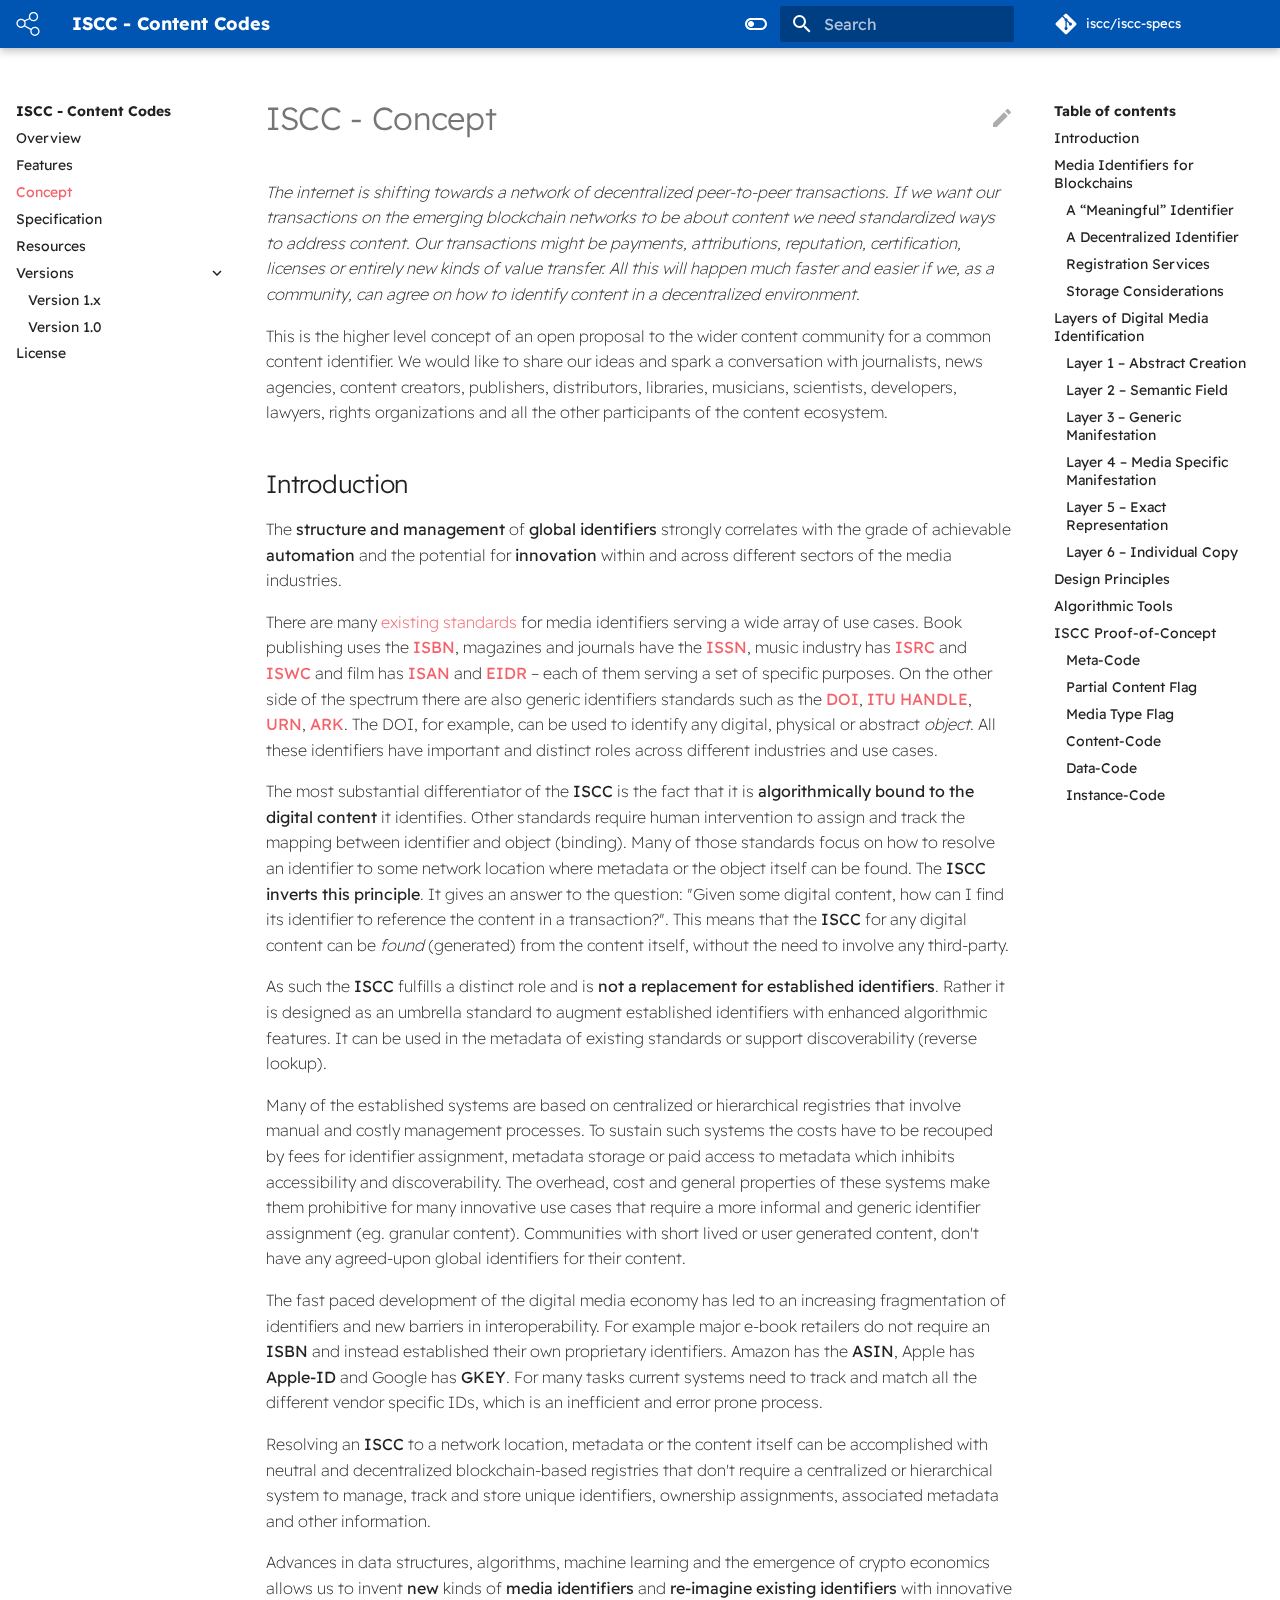
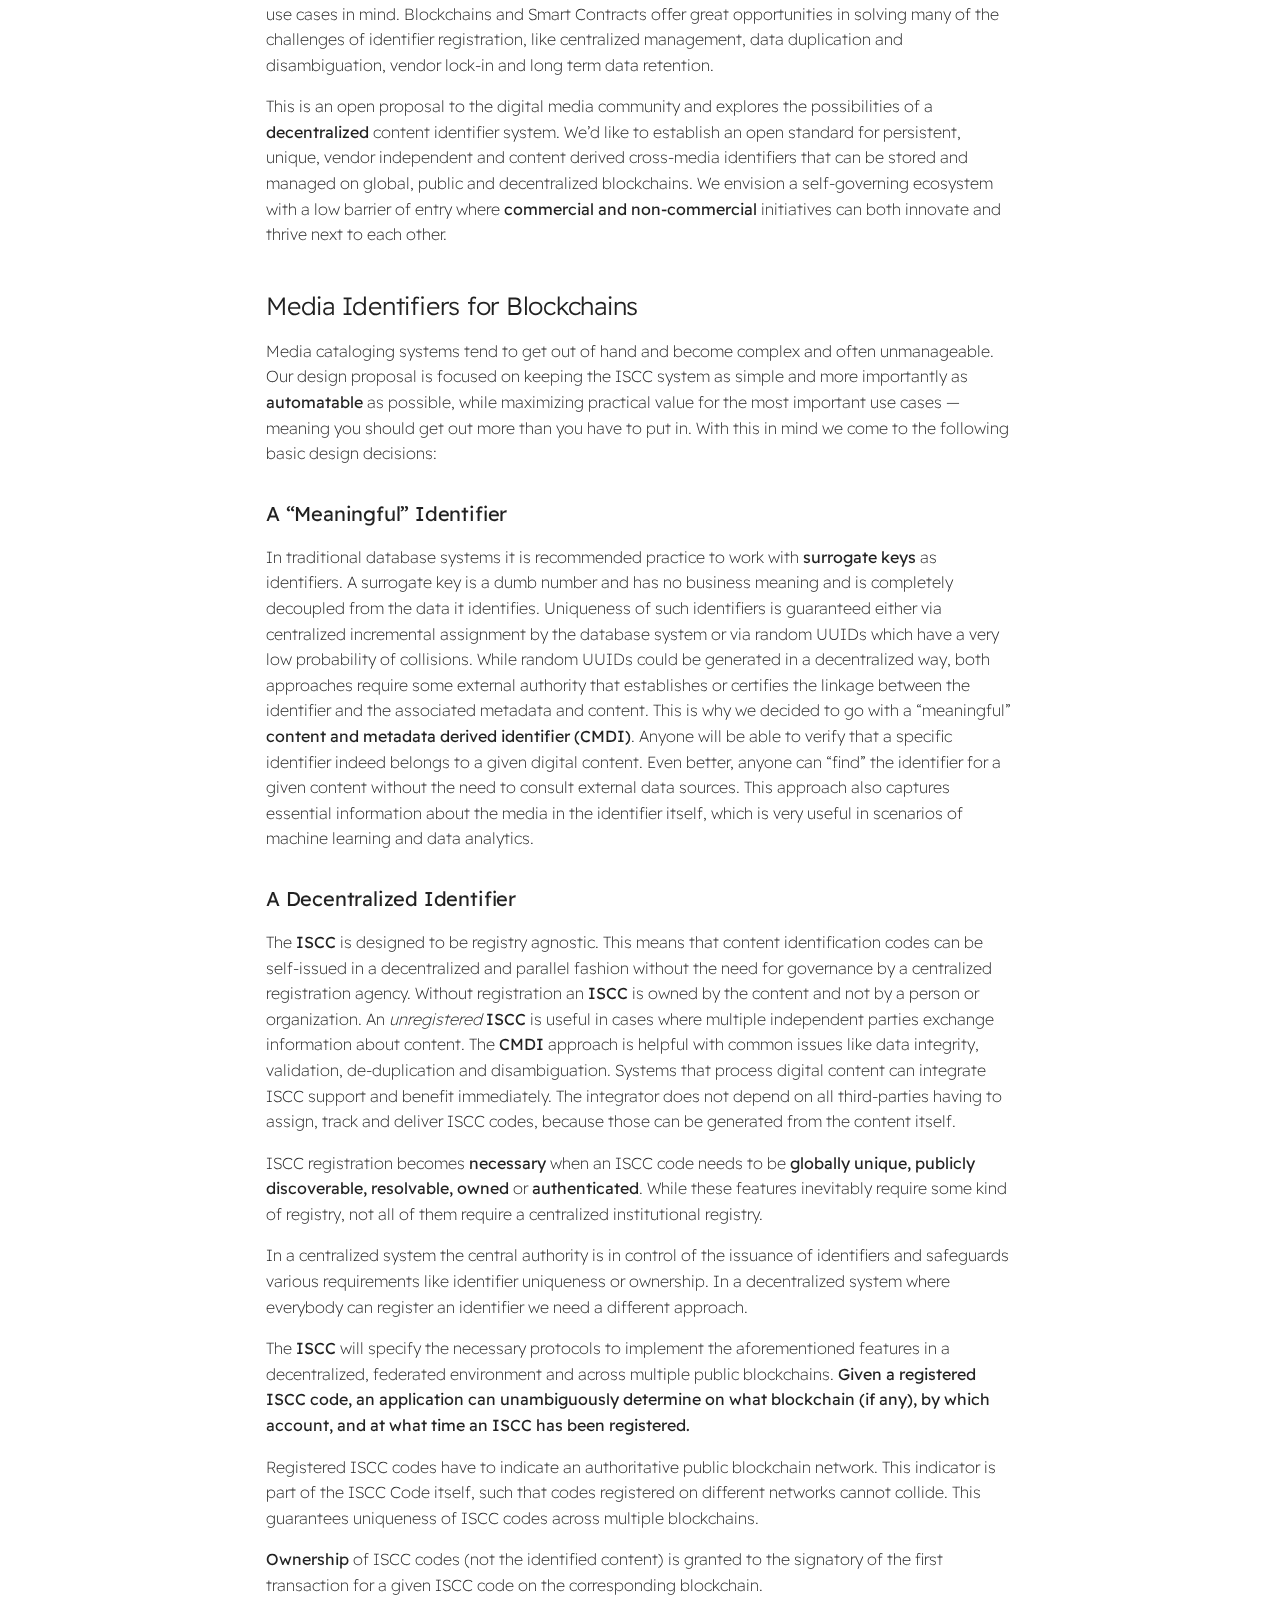
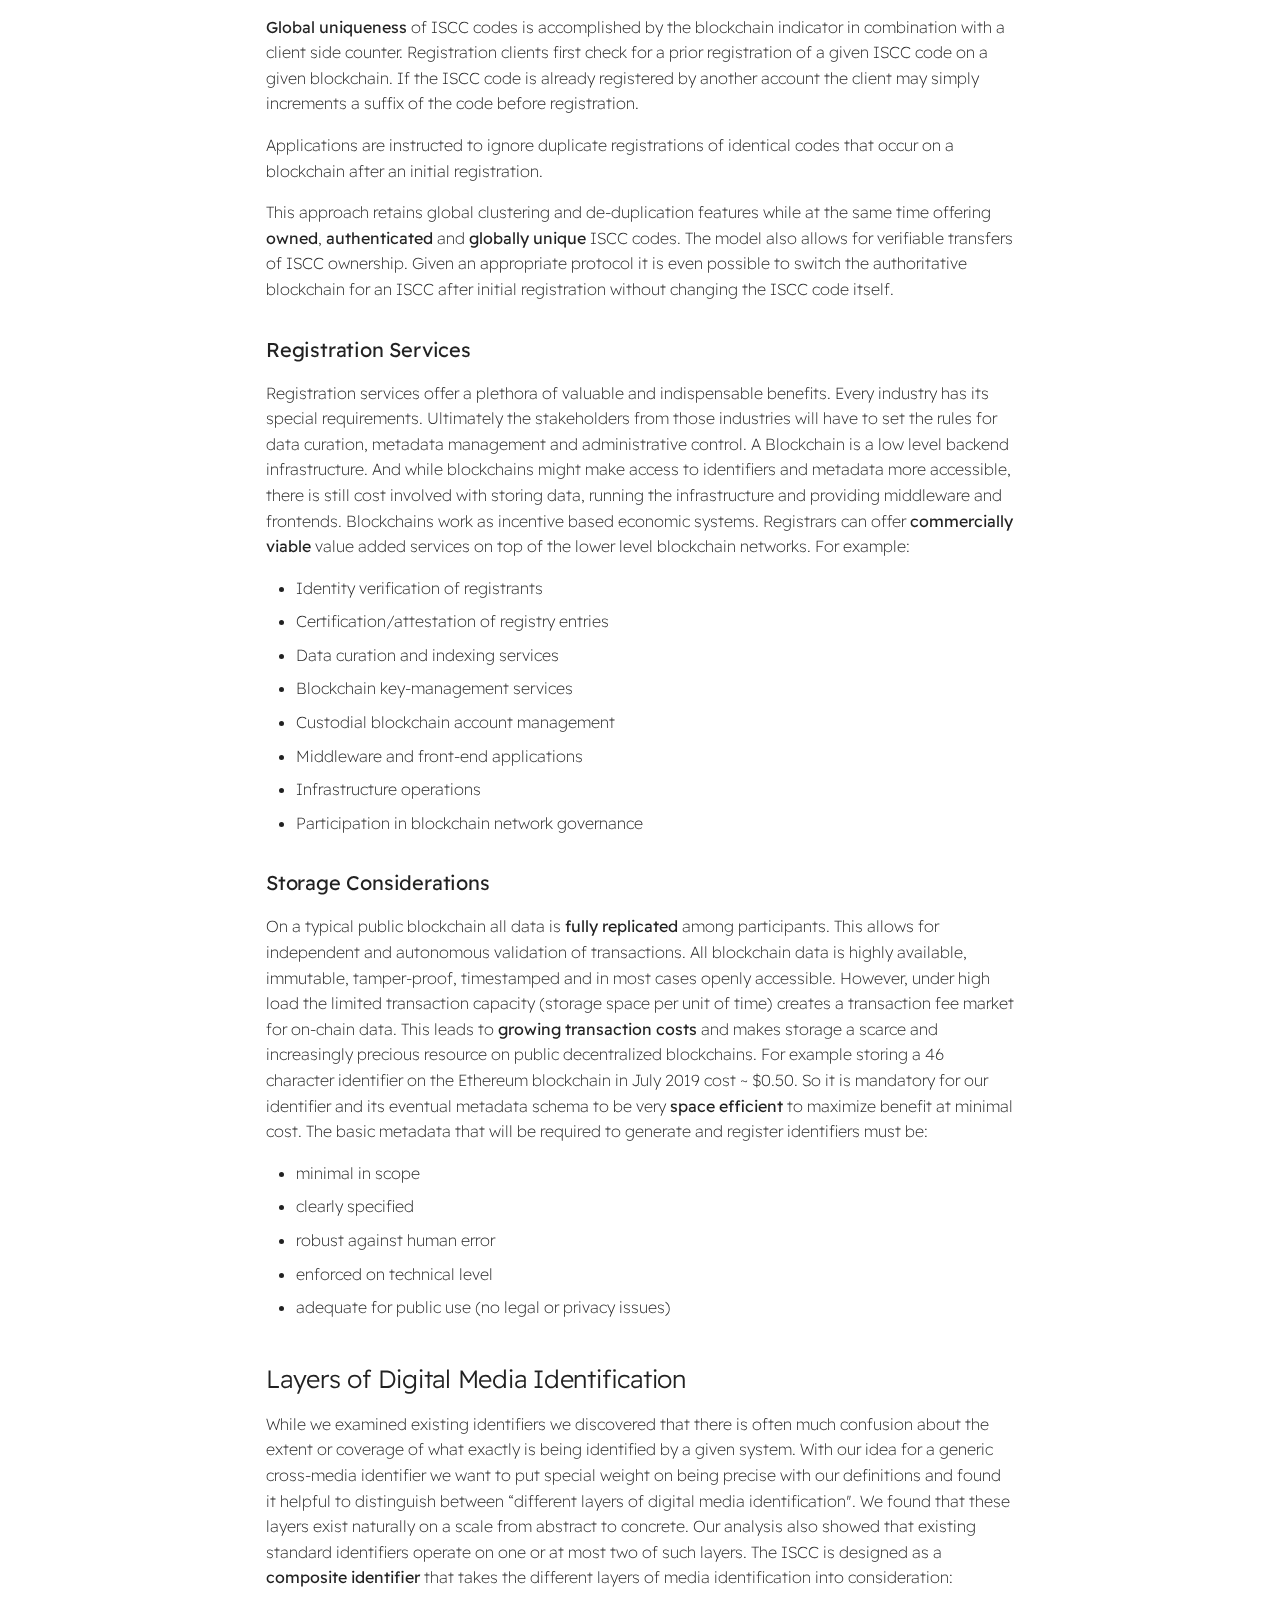
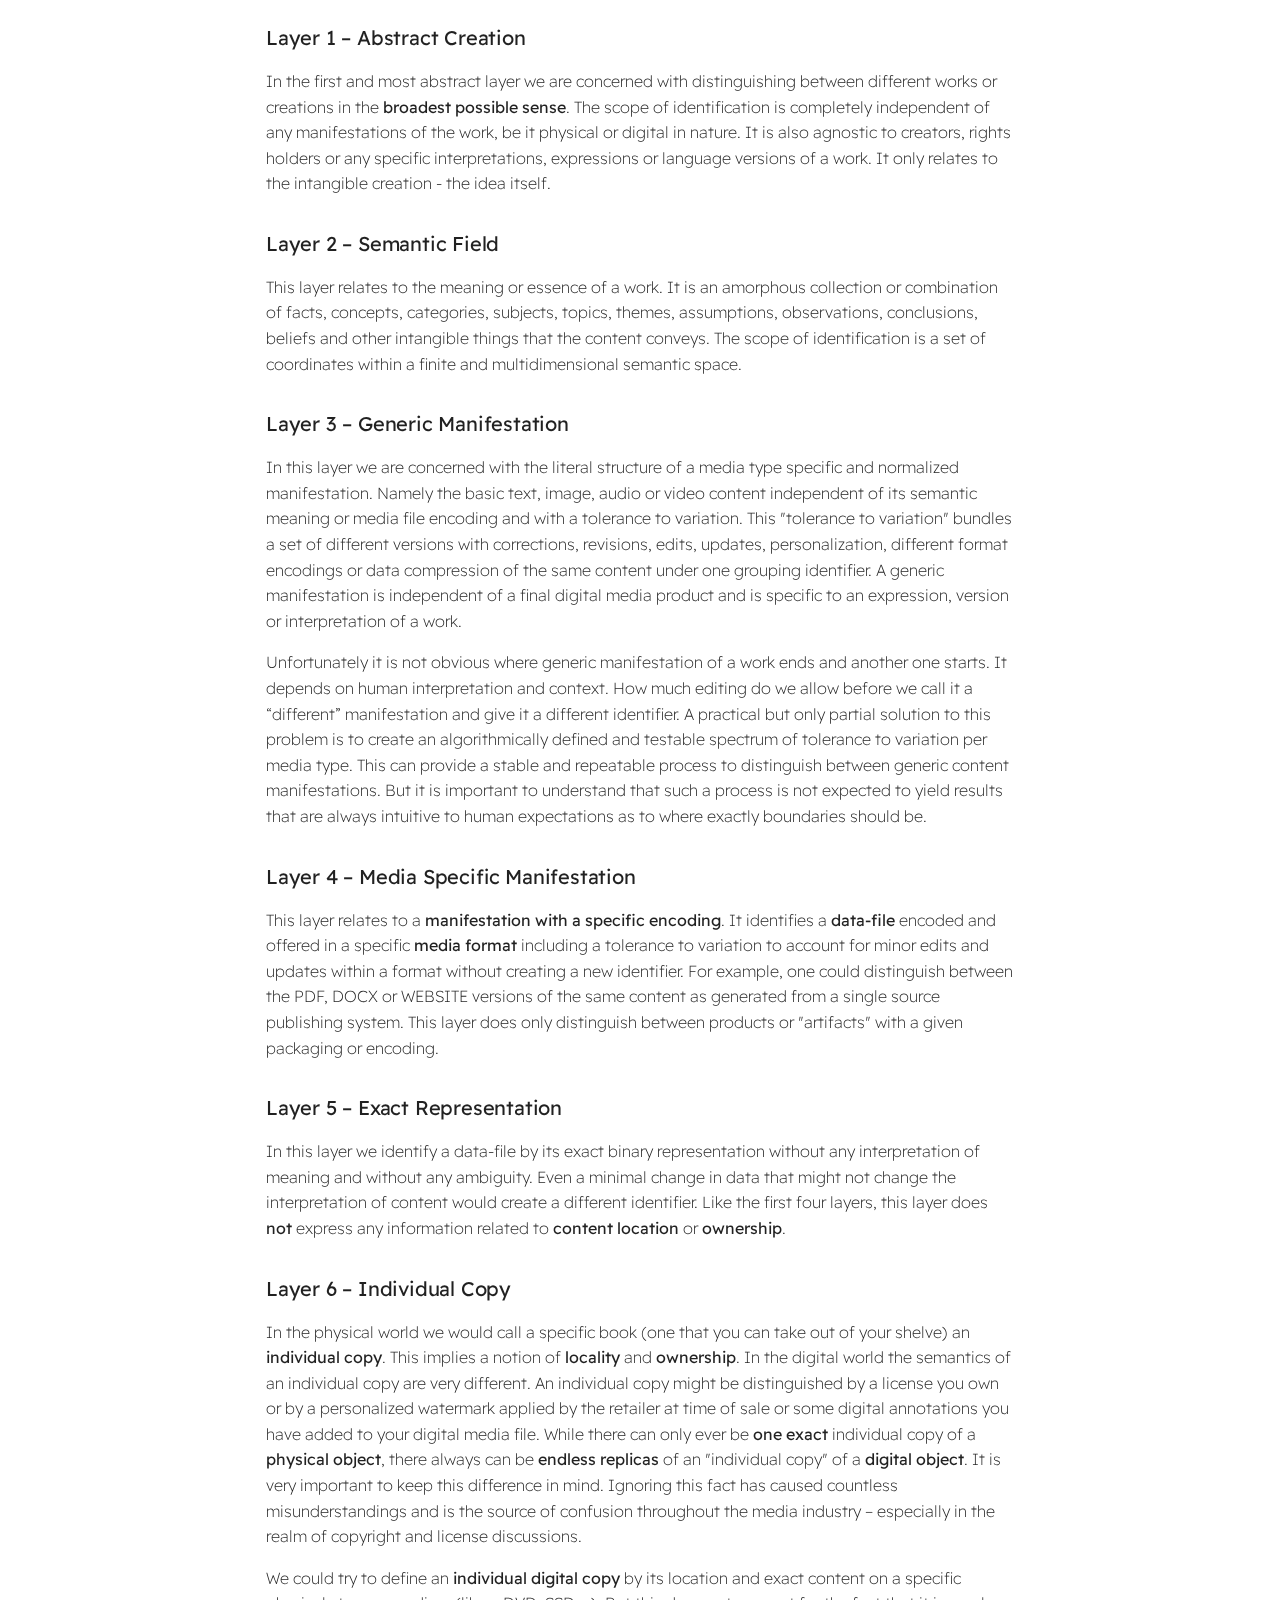
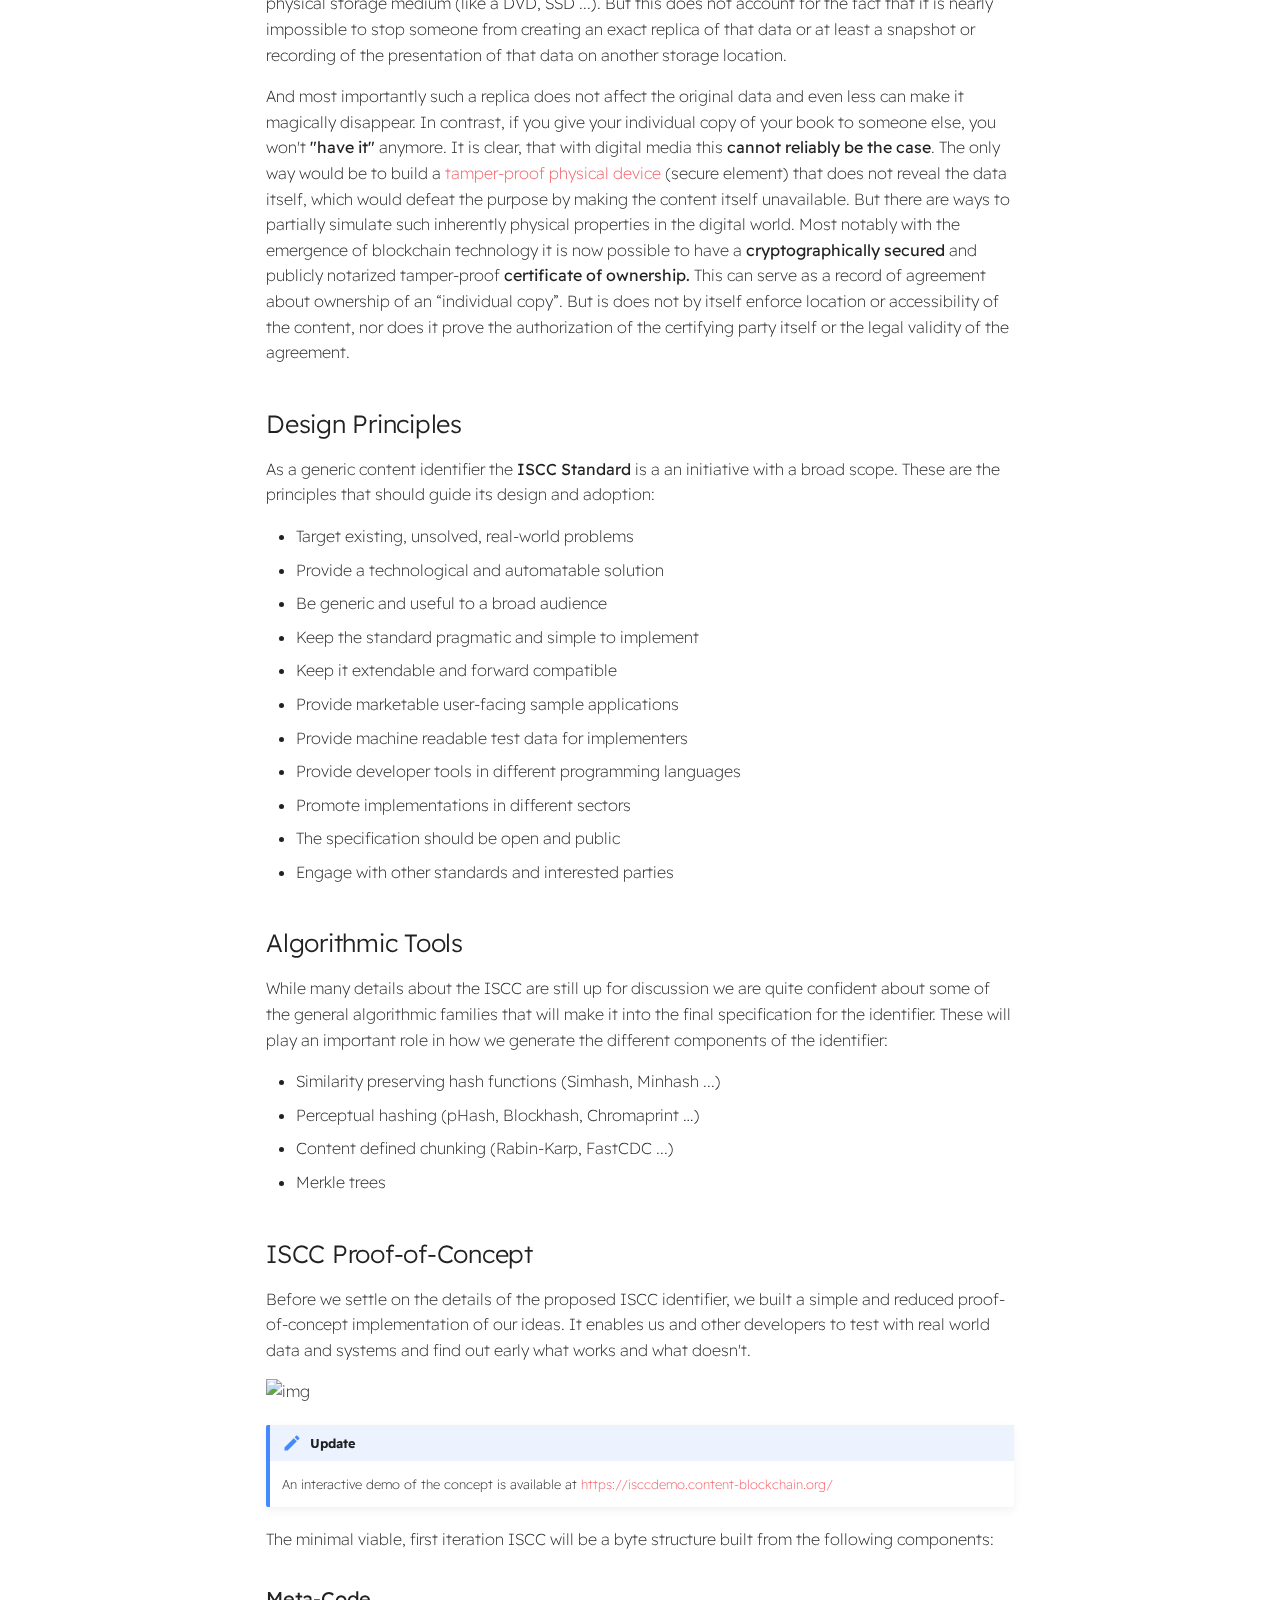
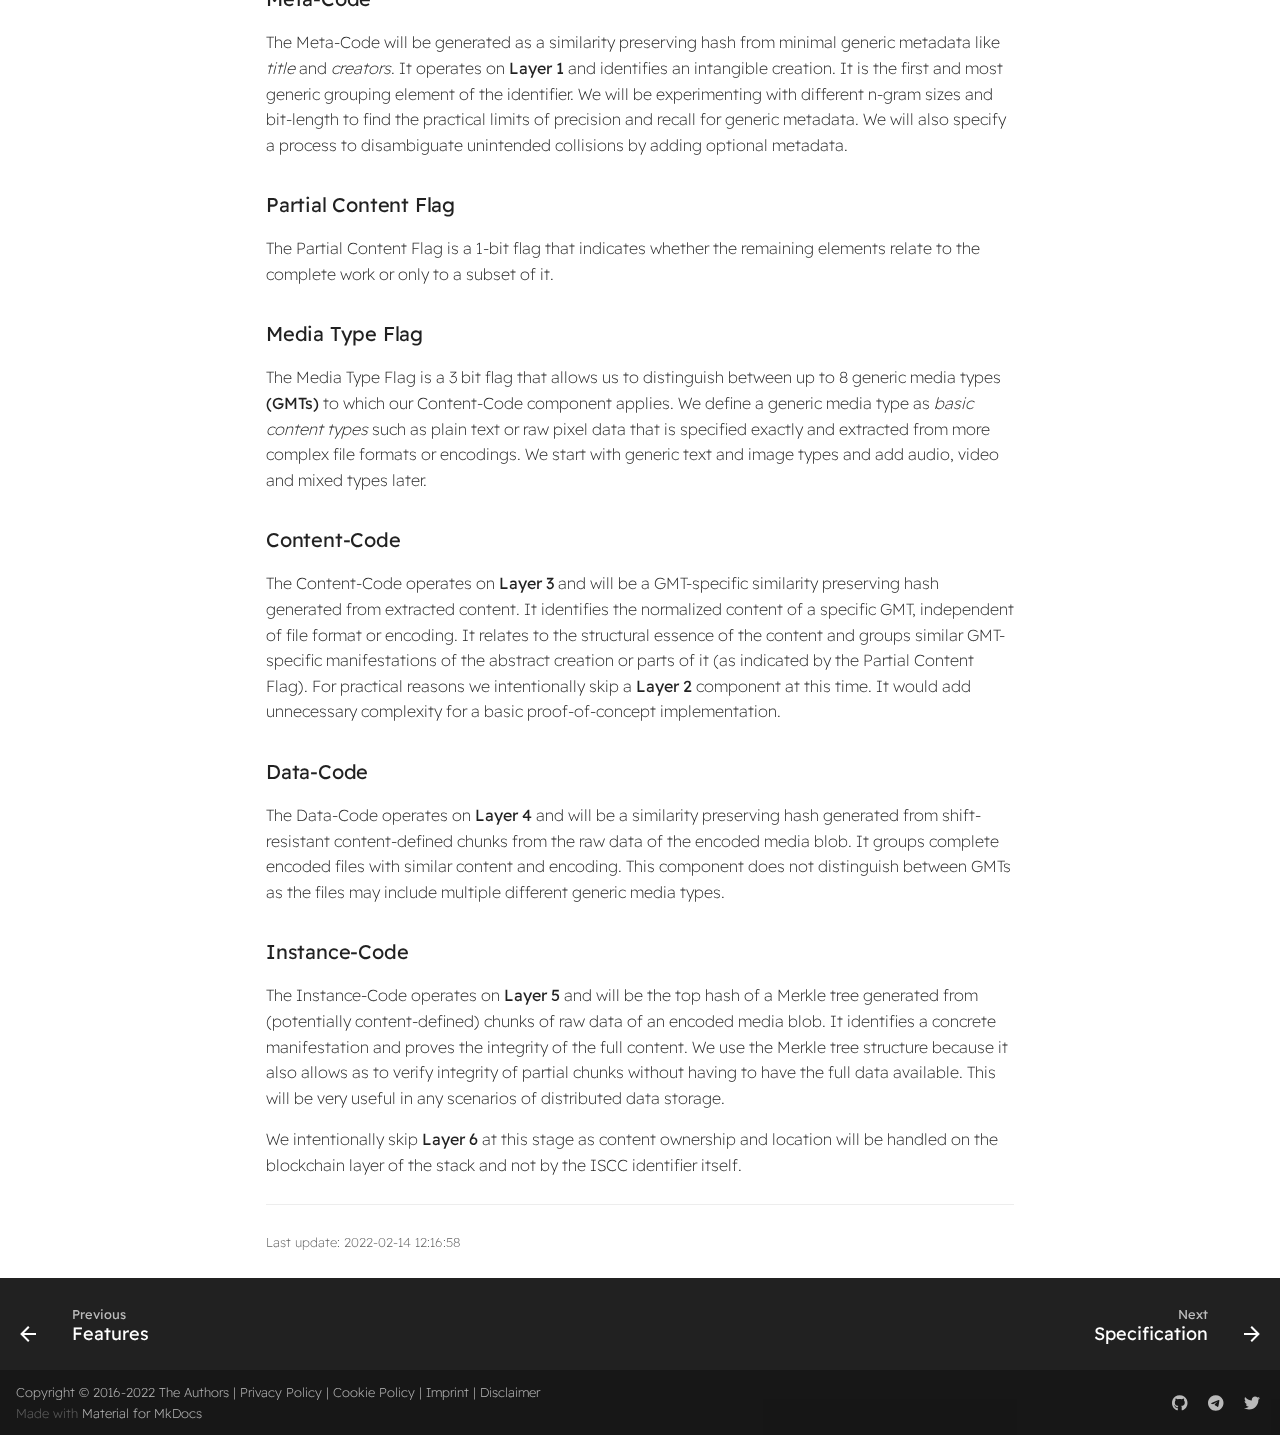
==== commit f1762e42: "Deployed 5367b54 with MkDocs version: 1.3.0" ====
--- a/concept/index.html
+++ b/concept/index.html
@@ -1 +1 @@
-<!doctype html><html lang=en class=no-js> <head><meta charset=utf-8><meta name=viewport content="width=device-width,initial-scale=1"><meta name=description content="International Standard Content Code - Specification"><meta name=author content="Titusz Pan"><link href=http://iscc.codes/concept/ rel=canonical><link rel=icon href=../images/favicon.png><meta name=generator content="mkdocs-1.3.0, mkdocs-material-8.2.11"><title>Concept - ISCC - Content Codes</title><link rel=stylesheet href=../assets/stylesheets/main.8c5ef100.min.css><link rel=stylesheet href=../assets/stylesheets/palette.9647289d.min.css><link rel=preconnect href=https://fonts.gstatic.com crossorigin><link rel=stylesheet href="https://fonts.googleapis.com/css?family=Readex+Pro:300,300i,400,400i,700,700i%7CJetBrains+Mono:400,400i,700,700i&display=fallback"><style>:root{--md-text-font:"Readex Pro";--md-code-font:"JetBrains Mono"}</style><link rel=stylesheet href=../stylesheets/custom.css><script>__md_scope=new URL("..",location),__md_get=(e,_=localStorage,t=__md_scope)=>JSON.parse(_.getItem(t.pathname+"."+e)),__md_set=(e,_,t=localStorage,a=__md_scope)=>{try{t.setItem(a.pathname+"."+e,JSON.stringify(_))}catch(e){}}</script><script defer data-domain=iscc.codes src=https://stats.iscc.codes/js/plausible.js></script></head> <body dir=ltr data-md-color-scheme=default data-md-color-primary data-md-color-accent> <script>var palette=__md_get("__palette");if(palette&&"object"==typeof palette.color)for(var key of Object.keys(palette.color))document.body.setAttribute("data-md-color-"+key,palette.color[key])</script> <input class=md-toggle data-md-toggle=drawer type=checkbox id=__drawer autocomplete=off> <input class=md-toggle data-md-toggle=search type=checkbox id=__search autocomplete=off> <label class=md-overlay for=__drawer></label> <div data-md-component=skip> <a href=#iscc-concept class=md-skip> Skip to content </a> </div> <div data-md-component=announce> </div> <header class=md-header data-md-component=header> <nav class="md-header__inner md-grid" aria-label=Header> <a href=.. title="ISCC - Content Codes" class="md-header__button md-logo" aria-label="ISCC - Content Codes" data-md-component=logo> <img src=../images/logo-white.svg alt=logo> </a> <label class="md-header__button md-icon" for=__drawer> <svg xmlns=http://www.w3.org/2000/svg viewbox="0 0 24 24"><path d="M3 6h18v2H3V6m0 5h18v2H3v-2m0 5h18v2H3v-2Z"/></svg> </label> <div class=md-header__title data-md-component=header-title> <div class=md-header__ellipsis> <div class=md-header__topic> <span class=md-ellipsis> ISCC - Content Codes </span> </div> <div class=md-header__topic data-md-component=header-topic> <span class=md-ellipsis> Concept </span> </div> </div> </div> <form class=md-header__option data-md-component=palette> <input class=md-option data-md-color-media data-md-color-scheme=default data-md-color-primary data-md-color-accent aria-label="Switch to dark mode" type=radio name=__palette id=__palette_1> <label class="md-header__button md-icon" title="Switch to dark mode" for=__palette_2 hidden> <svg xmlns=http://www.w3.org/2000/svg viewbox="0 0 24 24"><path d="M17 6H7c-3.31 0-6 2.69-6 6s2.69 6 6 6h10c3.31 0 6-2.69 6-6s-2.69-6-6-6zm0 10H7c-2.21 0-4-1.79-4-4s1.79-4 4-4h10c2.21 0 4 1.79 4 4s-1.79 4-4 4zM7 9c-1.66 0-3 1.34-3 3s1.34 3 3 3 3-1.34 3-3-1.34-3-3-3z"/></svg> </label> <input class=md-option data-md-color-media data-md-color-scheme=slate data-md-color-primary data-md-color-accent aria-label="Switch to light mode" type=radio name=__palette id=__palette_2> <label class="md-header__button md-icon" title="Switch to light mode" for=__palette_1 hidden> <svg xmlns=http://www.w3.org/2000/svg viewbox="0 0 24 24"><path d="M17 7H7a5 5 0 0 0-5 5 5 5 0 0 0 5 5h10a5 5 0 0 0 5-5 5 5 0 0 0-5-5m0 8a3 3 0 0 1-3-3 3 3 0 0 1 3-3 3 3 0 0 1 3 3 3 3 0 0 1-3 3Z"/></svg> </label> </form> <label class="md-header__button md-icon" for=__search> <svg xmlns=http://www.w3.org/2000/svg viewbox="0 0 24 24"><path d="M9.5 3A6.5 6.5 0 0 1 16 9.5c0 1.61-.59 3.09-1.56 4.23l.27.27h.79l5 5-1.5 1.5-5-5v-.79l-.27-.27A6.516 6.516 0 0 1 9.5 16 6.5 6.5 0 0 1 3 9.5 6.5 6.5 0 0 1 9.5 3m0 2C7 5 5 7 5 9.5S7 14 9.5 14 14 12 14 9.5 12 5 9.5 5Z"/></svg> </label> <div class=md-search data-md-component=search role=dialog> <label class=md-search__overlay for=__search></label> <div class=md-search__inner role=search> <form class=md-search__form name=search> <input type=text class=md-search__input name=query aria-label=Search placeholder=Search autocapitalize=off autocorrect=off autocomplete=off spellcheck=false data-md-component=search-query required> <label class="md-search__icon md-icon" for=__search> <svg xmlns=http://www.w3.org/2000/svg viewbox="0 0 24 24"><path d="M9.5 3A6.5 6.5 0 0 1 16 9.5c0 1.61-.59 3.09-1.56 4.23l.27.27h.79l5 5-1.5 1.5-5-5v-.79l-.27-.27A6.516 6.516 0 0 1 9.5 16 6.5 6.5 0 0 1 3 9.5 6.5 6.5 0 0 1 9.5 3m0 2C7 5 5 7 5 9.5S7 14 9.5 14 14 12 14 9.5 12 5 9.5 5Z"/></svg> <svg xmlns=http://www.w3.org/2000/svg viewbox="0 0 24 24"><path d="M20 11v2H8l5.5 5.5-1.42 1.42L4.16 12l7.92-7.92L13.5 5.5 8 11h12Z"/></svg> </label> <nav class=md-search__options aria-label=Search> <button type=reset class="md-search__icon md-icon" aria-label=Clear tabindex=-1> <svg xmlns=http://www.w3.org/2000/svg viewbox="0 0 24 24"><path d="M19 6.41 17.59 5 12 10.59 6.41 5 5 6.41 10.59 12 5 17.59 6.41 19 12 13.41 17.59 19 19 17.59 13.41 12 19 6.41Z"/></svg> </button> </nav> </form> <div class=md-search__output> <div class=md-search__scrollwrap data-md-scrollfix> <div class=md-search-result data-md-component=search-result> <div class=md-search-result__meta> Initializing search </div> <ol class=md-search-result__list></ol> </div> </div> </div> </div> </div> <div class=md-header__source> <a href=https://github.com/iscc/iscc-specs title="Go to repository" class=md-source data-md-component=source> <div class="md-source__icon md-icon"> <svg xmlns=http://www.w3.org/2000/svg viewbox="0 0 448 512"><!-- Font Awesome Free 6.1.1 by @fontawesome - https://fontawesome.com License - https://fontawesome.com/license/free (Icons: CC BY 4.0, Fonts: SIL OFL 1.1, Code: MIT License) Copyright 2022 Fonticons, Inc.--><path d="M439.55 236.05 244 40.45a28.87 28.87 0 0 0-40.81 0l-40.66 40.63 51.52 51.52c27.06-9.14 52.68 16.77 43.39 43.68l49.66 49.66c34.23-11.8 61.18 31 35.47 56.69-26.49 26.49-70.21-2.87-56-37.34L240.22 199v121.85c25.3 12.54 22.26 41.85 9.08 55a34.34 34.34 0 0 1-48.55 0c-17.57-17.6-11.07-46.91 11.25-56v-123c-20.8-8.51-24.6-30.74-18.64-45L142.57 101 8.45 235.14a28.86 28.86 0 0 0 0 40.81l195.61 195.6a28.86 28.86 0 0 0 40.8 0l194.69-194.69a28.86 28.86 0 0 0 0-40.81z"/></svg> </div> <div class=md-source__repository> iscc/iscc-specs </div> </a> </div> </nav> </header> <div class=md-container data-md-component=container> <main class=md-main data-md-component=main> <div class="md-main__inner md-grid"> <div class="md-sidebar md-sidebar--primary" data-md-component=sidebar data-md-type=navigation> <div class=md-sidebar__scrollwrap> <div class=md-sidebar__inner> <nav class="md-nav md-nav--primary" aria-label=Navigation data-md-level=0> <label class=md-nav__title for=__drawer> <a href=.. title="ISCC - Content Codes" class="md-nav__button md-logo" aria-label="ISCC - Content Codes" data-md-component=logo> <img src=../images/logo-white.svg alt=logo> </a> ISCC - Content Codes </label> <div class=md-nav__source> <a href=https://github.com/iscc/iscc-specs title="Go to repository" class=md-source data-md-component=source> <div class="md-source__icon md-icon"> <svg xmlns=http://www.w3.org/2000/svg viewbox="0 0 448 512"><!-- Font Awesome Free 6.1.1 by @fontawesome - https://fontawesome.com License - https://fontawesome.com/license/free (Icons: CC BY 4.0, Fonts: SIL OFL 1.1, Code: MIT License) Copyright 2022 Fonticons, Inc.--><path d="M439.55 236.05 244 40.45a28.87 28.87 0 0 0-40.81 0l-40.66 40.63 51.52 51.52c27.06-9.14 52.68 16.77 43.39 43.68l49.66 49.66c34.23-11.8 61.18 31 35.47 56.69-26.49 26.49-70.21-2.87-56-37.34L240.22 199v121.85c25.3 12.54 22.26 41.85 9.08 55a34.34 34.34 0 0 1-48.55 0c-17.57-17.6-11.07-46.91 11.25-56v-123c-20.8-8.51-24.6-30.74-18.64-45L142.57 101 8.45 235.14a28.86 28.86 0 0 0 0 40.81l195.61 195.6a28.86 28.86 0 0 0 40.8 0l194.69-194.69a28.86 28.86 0 0 0 0-40.81z"/></svg> </div> <div class=md-source__repository> iscc/iscc-specs </div> </a> </div> <ul class=md-nav__list data-md-scrollfix> <li class=md-nav__item> <a href=.. class=md-nav__link> Overview </a> </li> <li class=md-nav__item> <a href=../features/ class=md-nav__link> Features </a> </li> <li class="md-nav__item md-nav__item--active"> <input class="md-nav__toggle md-toggle" data-md-toggle=toc type=checkbox id=__toc> <label class="md-nav__link md-nav__link--active" for=__toc> Concept <span class="md-nav__icon md-icon"></span> </label> <a href=./ class="md-nav__link md-nav__link--active"> Concept </a> <nav class="md-nav md-nav--secondary" aria-label="Table of contents"> <label class=md-nav__title for=__toc> <span class="md-nav__icon md-icon"></span> Table of contents </label> <ul class=md-nav__list data-md-component=toc data-md-scrollfix> <li class=md-nav__item> <a href=#introduction class=md-nav__link> Introduction </a> </li> <li class=md-nav__item> <a href=#media-identifiers-for-blockchains class=md-nav__link> Media Identifiers for Blockchains </a> <nav class=md-nav aria-label="Media Identifiers for Blockchains"> <ul class=md-nav__list> <li class=md-nav__item> <a href=#a-meaningful-identifier class=md-nav__link> A “Meaningful” Identifier </a> </li> <li class=md-nav__item> <a href=#a-decentralized-identifier class=md-nav__link> A Decentralized Identifier </a> </li> <li class=md-nav__item> <a href=#registration-services class=md-nav__link> Registration Services </a> </li> <li class=md-nav__item> <a href=#storage-considerations class=md-nav__link> Storage Considerations </a> </li> </ul> </nav> </li> <li class=md-nav__item> <a href=#layers-of-digital-media-identification class=md-nav__link> Layers of Digital Media Identification </a> <nav class=md-nav aria-label="Layers of Digital Media Identification"> <ul class=md-nav__list> <li class=md-nav__item> <a href=#layer-1-abstract-creation class=md-nav__link> Layer 1 – Abstract Creation </a> </li> <li class=md-nav__item> <a href=#layer-2-semantic-field class=md-nav__link> Layer 2 – Semantic Field </a> </li> <li class=md-nav__item> <a href=#layer-3-generic-manifestation class=md-nav__link> Layer 3 – Generic Manifestation </a> </li> <li class=md-nav__item> <a href=#layer-4-media-specific-manifestation class=md-nav__link> Layer 4 – Media Specific Manifestation </a> </li> <li class=md-nav__item> <a href=#layer-5-exact-representation class=md-nav__link> Layer 5 – Exact Representation </a> </li> <li class=md-nav__item> <a href=#layer-6-individual-copy class=md-nav__link> Layer 6 – Individual Copy </a> </li> </ul> </nav> </li> <li class=md-nav__item> <a href=#design-principles class=md-nav__link> Design Principles </a> </li> <li class=md-nav__item> <a href=#algorithmic-tools class=md-nav__link> Algorithmic Tools </a> </li> <li class=md-nav__item> <a href=#iscc-proof-of-concept class=md-nav__link> ISCC Proof-of-Concept </a> <nav class=md-nav aria-label="ISCC Proof-of-Concept"> <ul class=md-nav__list> <li class=md-nav__item> <a href=#meta-code class=md-nav__link> Meta-Code </a> </li> <li class=md-nav__item> <a href=#partial-content-flag class=md-nav__link> Partial Content Flag </a> </li> <li class=md-nav__item> <a href=#media-type-flag class=md-nav__link> Media Type Flag </a> </li> <li class=md-nav__item> <a href=#content-code class=md-nav__link> Content-Code </a> </li> <li class=md-nav__item> <a href=#data-code class=md-nav__link> Data-Code </a> </li> <li class=md-nav__item> <a href=#instance-code class=md-nav__link> Instance-Code </a> </li> </ul> </nav> </li> </ul> </nav> </li> <li class=md-nav__item> <a href=../specification/ class=md-nav__link> Specification </a> </li> <li class=md-nav__item> <a href=../resources/ class=md-nav__link> Resources </a> </li> <li class="md-nav__item md-nav__item--nested"> <input class="md-nav__toggle md-toggle" data-md-toggle=__nav_6 data-md-state=indeterminate type=checkbox id=__nav_6 checked> <label class=md-nav__link for=__nav_6> Versions <span class="md-nav__icon md-icon"></span> </label> <nav class=md-nav aria-label=Versions data-md-level=1> <label class=md-nav__title for=__nav_6> <span class="md-nav__icon md-icon"></span> Versions </label> <ul class=md-nav__list data-md-scrollfix> <li class=md-nav__item> <a href=../specification/ class=md-nav__link> Version 1.x </a> </li> <li class=md-nav__item> <a href=https://github.com/iscc/iscc-specs/blob/version-1.0/docs/specification.md class=md-nav__link> Version 1.0 </a> </li> </ul> </nav> </li> <li class=md-nav__item> <a href=../license/ class=md-nav__link> License </a> </li> </ul> </nav> </div> </div> </div> <div class="md-sidebar md-sidebar--secondary" data-md-component=sidebar data-md-type=toc> <div class=md-sidebar__scrollwrap> <div class=md-sidebar__inner> <nav class="md-nav md-nav--secondary" aria-label="Table of contents"> <label class=md-nav__title for=__toc> <span class="md-nav__icon md-icon"></span> Table of contents </label> <ul class=md-nav__list data-md-component=toc data-md-scrollfix> <li class=md-nav__item> <a href=#introduction class=md-nav__link> Introduction </a> </li> <li class=md-nav__item> <a href=#media-identifiers-for-blockchains class=md-nav__link> Media Identifiers for Blockchains </a> <nav class=md-nav aria-label="Media Identifiers for Blockchains"> <ul class=md-nav__list> <li class=md-nav__item> <a href=#a-meaningful-identifier class=md-nav__link> A “Meaningful” Identifier </a> </li> <li class=md-nav__item> <a href=#a-decentralized-identifier class=md-nav__link> A Decentralized Identifier </a> </li> <li class=md-nav__item> <a href=#registration-services class=md-nav__link> Registration Services </a> </li> <li class=md-nav__item> <a href=#storage-considerations class=md-nav__link> Storage Considerations </a> </li> </ul> </nav> </li> <li class=md-nav__item> <a href=#layers-of-digital-media-identification class=md-nav__link> Layers of Digital Media Identification </a> <nav class=md-nav aria-label="Layers of Digital Media Identification"> <ul class=md-nav__list> <li class=md-nav__item> <a href=#layer-1-abstract-creation class=md-nav__link> Layer 1 – Abstract Creation </a> </li> <li class=md-nav__item> <a href=#layer-2-semantic-field class=md-nav__link> Layer 2 – Semantic Field </a> </li> <li class=md-nav__item> <a href=#layer-3-generic-manifestation class=md-nav__link> Layer 3 – Generic Manifestation </a> </li> <li class=md-nav__item> <a href=#layer-4-media-specific-manifestation class=md-nav__link> Layer 4 – Media Specific Manifestation </a> </li> <li class=md-nav__item> <a href=#layer-5-exact-representation class=md-nav__link> Layer 5 – Exact Representation </a> </li> <li class=md-nav__item> <a href=#layer-6-individual-copy class=md-nav__link> Layer 6 – Individual Copy </a> </li> </ul> </nav> </li> <li class=md-nav__item> <a href=#design-principles class=md-nav__link> Design Principles </a> </li> <li class=md-nav__item> <a href=#algorithmic-tools class=md-nav__link> Algorithmic Tools </a> </li> <li class=md-nav__item> <a href=#iscc-proof-of-concept class=md-nav__link> ISCC Proof-of-Concept </a> <nav class=md-nav aria-label="ISCC Proof-of-Concept"> <ul class=md-nav__list> <li class=md-nav__item> <a href=#meta-code class=md-nav__link> Meta-Code </a> </li> <li class=md-nav__item> <a href=#partial-content-flag class=md-nav__link> Partial Content Flag </a> </li> <li class=md-nav__item> <a href=#media-type-flag class=md-nav__link> Media Type Flag </a> </li> <li class=md-nav__item> <a href=#content-code class=md-nav__link> Content-Code </a> </li> <li class=md-nav__item> <a href=#data-code class=md-nav__link> Data-Code </a> </li> <li class=md-nav__item> <a href=#instance-code class=md-nav__link> Instance-Code </a> </li> </ul> </nav> </li> </ul> </nav> </div> </div> </div> <div class=md-content data-md-component=content> <article class="md-content__inner md-typeset"> <a href=https://github.com/iscc/iscc-specs/edit/master/docs/concept.md title="Edit this page" class="md-content__button md-icon"> <svg xmlns=http://www.w3.org/2000/svg viewbox="0 0 24 24"><path d="M20.71 7.04c.39-.39.39-1.04 0-1.41l-2.34-2.34c-.37-.39-1.02-.39-1.41 0l-1.84 1.83 3.75 3.75M3 17.25V21h3.75L17.81 9.93l-3.75-3.75L3 17.25Z"/></svg> </a> <h1 id=iscc-concept>ISCC - Concept<a class=headerlink href=#iscc-concept title="Permanent link">#</a></h1> <p><em>The internet is shifting towards a network of decentralized peer-to-peer transactions. If we want our transactions on the emerging blockchain networks to be about content we need standardized ways to address content. Our transactions might be payments, attributions, reputation, certification, licenses or entirely new kinds of value transfer. All this will happen much faster and easier if we, as a community, can agree on how to identify content in a decentralized environment.</em></p> <p>This is the higher level concept of an open proposal to the wider content community for a common content identifier. We would like to share our ideas and spark a conversation with journalists, news agencies, content creators, publishers, distributors, libraries, musicians, scientists, developers, lawyers, rights organizations and all the other participants of the content ecosystem.</p> <h2 id=introduction>Introduction<a class=headerlink href=#introduction title="Permanent link">#</a></h2> <p>The <strong>structure and management</strong> of <strong>global identifiers</strong> strongly correlates with the grade of achievable <strong>automation</strong> and the potential for <strong>innovation</strong> within and across different sectors of the media industries.</p> <p>There are many <a href=https://xkcd.com/927/ >existing standards</a> for media identifiers serving a wide array of use cases. Book publishing uses the <a href=https://www.isbn-international.org/ ><strong>ISBN</strong></a>, magazines and journals have the <a href=https://www.issn.org/ ><strong>ISSN</strong></a>, music industry has <a href=https://isrc.ifpi.org/ ><strong>ISRC</strong></a> and <a href=http://www.iswc.org/ ><strong>ISWC</strong></a> and film has <a href=http://www.isan.org/ ><strong>ISAN</strong></a> and <a href=https://eidr.org/ ><strong>EIDR</strong></a> – each of them serving a set of specific purposes. On the other side of the spectrum there are also generic identifiers standards such as the <a href=https://www.doi.org/ ><strong>DOI</strong></a>, <a href=http://www.itu.int/osg/csd/emerging_trends/handle_system/index.html><strong>ITU HANDLE</strong></a>, <a href=https://tools.ietf.org/html/rfc8141><strong>URN</strong></a>, <a href=https://tools.ietf.org/html/draft-kunze-ark-18><strong>ARK</strong></a>. The DOI, for example, can be used to identify any digital, physical or abstract <em>object</em>. All these identifiers have important and distinct roles across different industries and use cases.</p> <p>The most substantial differentiator of the <strong>ISCC</strong> is the fact that it is <strong>algorithmically bound to the digital content</strong> it identifies. Other standards require human intervention to assign and track the mapping between identifier and object (binding). Many of those standards focus on how to resolve an identifier to some network location where metadata or the object itself can be found. The <strong>ISCC inverts this principle</strong>. It gives an answer to the question: "Given some digital content, how can I find its identifier to reference the content in a transaction?". This means that the <strong>ISCC</strong> for any digital content can be <em>found</em> (generated) from the content itself, without the need to involve any third-party.</p> <p>As such the <strong>ISCC</strong> fulfills a distinct role and is <strong>not a replacement for established identifiers</strong>. Rather it is designed as an umbrella standard to augment established identifiers with enhanced algorithmic features. It can be used in the metadata of existing standards or support discoverability (reverse lookup).</p> <p>Many of the established systems are based on centralized or hierarchical registries that involve manual and costly management processes. To sustain such systems the costs have to be recouped by fees for identifier assignment, metadata storage or paid access to metadata which inhibits accessibility and discoverability. The overhead, cost and general properties of these systems make them prohibitive for many innovative use cases that require a more informal and generic identifier assignment (eg. granular content). Communities with short lived or user generated content, don't have any agreed-upon global identifiers for their content.</p> <p>The fast paced development of the digital media economy has led to an increasing fragmentation of identifiers and new barriers in interoperability. For example major e-book retailers do not require an <strong>ISBN</strong> and instead established their own proprietary identifiers. Amazon has the <strong>ASIN</strong>, Apple has <strong>Apple-ID</strong> and Google has <strong>GKEY</strong>. For many tasks current systems need to track and match all the different vendor specific IDs, which is an inefficient and error prone process.</p> <p>Resolving an <strong>ISCC</strong> to a network location, metadata or the content itself can be accomplished with neutral and decentralized blockchain-based registries that don't require a centralized or hierarchical system to manage, track and store unique identifiers, ownership assignments, associated metadata and other information.</p> <p>Advances in data structures, algorithms, machine learning and the emergence of crypto economics allows us to invent <strong>new</strong> kinds of <strong>media identifiers</strong> and <strong>re-imagine existing identifiers</strong> with innovative use cases in mind. Blockchains and Smart Contracts offer great opportunities in solving many of the challenges of identifier registration, like centralized management, data duplication and disambiguation, vendor lock-in and long term data retention.</p> <p>This is an open proposal to the digital media community and explores the possibilities of a <strong>decentralized </strong>content identifier system. We’d like to establish an open standard for persistent, unique, vendor independent and content derived cross-media identifiers that can be stored and managed on global, public and decentralized blockchains. We envision a self-governing ecosystem with a low barrier of entry where <strong>commercial and non-commercial</strong> initiatives can both innovate and thrive next to each other.</p> <h2 id=media-identifiers-for-blockchains>Media Identifiers for Blockchains<a class=headerlink href=#media-identifiers-for-blockchains title="Permanent link">#</a></h2> <p>Media cataloging systems tend to get out of hand and become complex and often unmanageable. Our design proposal is focused on keeping the ISCC system as simple and more importantly as <strong>automatable</strong> as possible, while maximizing practical value for the most important use cases — meaning you should get out more than you have to put in. With this in mind we come to the following basic design decisions:</p> <h3 id=a-meaningful-identifier>A “Meaningful” Identifier<a class=headerlink href=#a-meaningful-identifier title="Permanent link">#</a></h3> <p>In traditional database systems it is recommended practice to work with <strong>surrogate keys</strong> as identifiers. A surrogate key is a dumb number and has no business meaning and is completely decoupled from the data it identifies. Uniqueness of such identifiers is guaranteed either via centralized incremental assignment by the database system or via random UUIDs which have a very low probability of collisions. While random UUIDs could be generated in a decentralized way, both approaches require some external authority that establishes or certifies the linkage between the identifier and the associated metadata and content. This is why we decided to go with a “meaningful” <strong>content and metadata derived identifier (CMDI)</strong>. Anyone will be able to verify that a specific identifier indeed belongs to a given digital content. Even better, anyone can “find” the identifier for a given content without the need to consult external data sources. This approach also captures essential information about the media in the identifier itself, which is very useful in scenarios of machine learning and data analytics.</p> <h3 id=a-decentralized-identifier>A Decentralized Identifier<a class=headerlink href=#a-decentralized-identifier title="Permanent link">#</a></h3> <p>The <strong>ISCC</strong> is designed to be registry agnostic. This means that content identification codes can be self-issued in a decentralized and parallel fashion without the need for governance by a centralized registration agency. Without registration an <strong>ISCC</strong> is owned by the content and not by a person or organization. An <em>unregistered</em> <strong>ISCC</strong> is useful in cases where multiple independent parties exchange information about content. The <strong>CMDI</strong> approach is helpful with common issues like data integrity, validation, de-duplication and disambiguation. Systems that process digital content can integrate ISCC support and benefit immediately. The integrator does not depend on all third-parties having to assign, track and deliver ISCC codes, because those can be generated from the content itself.</p> <p>ISCC registration becomes <strong>necessary</strong> when an ISCC code needs to be <strong>globally unique, publicly discoverable, resolvable, owned</strong> or <strong>authenticated</strong>. While these features inevitably require some kind of registry, not all of them require a centralized institutional registry.</p> <p>In a centralized system the central authority is in control of the issuance of identifiers and safeguards various requirements like identifier uniqueness or ownership. In a decentralized system where everybody can register an identifier we need a different approach.</p> <p>The <strong>ISCC</strong> will specify the necessary protocols to implement the aforementioned features in a decentralized, federated environment and across multiple public blockchains. <strong>Given a registered ISCC code, an application can unambiguously determine on what blockchain (if any), by which account, and at what time an ISCC has been registered. </strong></p> <p>Registered ISCC codes have to indicate an authoritative public blockchain network. This indicator is part of the ISCC Code itself, such that codes registered on different networks cannot collide. This guarantees uniqueness of ISCC codes across multiple blockchains.</p> <p><strong>Ownership</strong> of ISCC codes (not the identified content) is granted to the signatory of the first transaction for a given ISCC code on the corresponding blockchain.</p> <p><strong>Global uniqueness</strong> of ISCC codes is accomplished by the blockchain indicator in combination with a client side counter. Registration clients first check for a prior registration of a given ISCC code on a given blockchain. If the ISCC code is already registered by another account the client may simply increments a suffix of the code before registration.</p> <p>Applications are instructed to ignore duplicate registrations of identical codes that occur on a blockchain after an initial registration.</p> <p>This approach retains global clustering and de-duplication features while at the same time offering <strong>owned</strong>, <strong>authenticated</strong> and <strong>globally unique</strong> ISCC codes. The model also allows for verifiable transfers of ISCC ownership. Given an appropriate protocol it is even possible to switch the authoritative blockchain for an ISCC after initial registration without changing the ISCC code itself.</p> <h3 id=registration-services>Registration Services<a class=headerlink href=#registration-services title="Permanent link">#</a></h3> <p>Registration services offer a plethora of valuable and indispensable benefits. Every industry has its special requirements. Ultimately the stakeholders from those industries will have to set the rules for data curation, metadata management and administrative control. A Blockchain is a low level backend infrastructure. And while blockchains might make access to identifiers and metadata more accessible, there is still cost involved with storing data, running the infrastructure and providing middleware and frontends. Blockchains work as incentive based economic systems. Registrars can offer <strong>commercially viable</strong> value added services on top of the lower level blockchain networks. For example:</p> <ul> <li>Identity verification of registrants</li> <li>Certification/attestation of registry entries</li> <li>Data curation and indexing services</li> <li>Blockchain key-management services</li> <li>Custodial blockchain account management</li> <li>Middleware and front-end applications</li> <li>Infrastructure operations</li> <li>Participation in blockchain network governance</li> </ul> <h3 id=storage-considerations>Storage Considerations<a class=headerlink href=#storage-considerations title="Permanent link">#</a></h3> <p>On a typical public blockchain all data is <strong>fully replicated</strong> among participants. This allows for independent and autonomous validation of transactions. All blockchain data is highly available, immutable, tamper-proof, timestamped and in most cases openly accessible. However, under high load the limited transaction capacity (storage space per unit of time) creates a transaction fee market for on-chain data. This leads to <strong>growing transaction costs</strong> and makes storage a scarce and increasingly precious resource on public decentralized blockchains. For example storing a 46 character identifier on the Ethereum blockchain in July 2019 cost ~ $0.50. So it is mandatory for our identifier and its eventual metadata schema to be very <strong>space efficient </strong>to maximize benefit at minimal cost. The basic metadata that will be required to generate and register identifiers must be:</p> <ul> <li>minimal in scope</li> <li>clearly specified</li> <li>robust against human error</li> <li>enforced on technical level</li> <li>adequate for public use (no legal or privacy issues)</li> </ul> <h2 id=layers-of-digital-media-identification>Layers of Digital Media Identification<a class=headerlink href=#layers-of-digital-media-identification title="Permanent link">#</a></h2> <p>While we examined existing identifiers we discovered that there is often much confusion about the extent or coverage of what exactly is being identified by a given system. With our idea for a generic cross-media identifier we want to put special weight on being precise with our definitions and found it helpful to distinguish between “different layers of digital media identification". We found that these layers exist naturally on a scale from abstract to concrete. Our analysis also showed that existing standard identifiers operate on one or at most two of such layers. The ISCC is designed as a <strong>composite identifier</strong> that takes the different layers of media identification into consideration:</p> <h3 id=layer-1-abstract-creation>Layer 1 – Abstract Creation<a class=headerlink href=#layer-1-abstract-creation title="Permanent link">#</a></h3> <p>In the first and most abstract layer we are concerned with distinguishing between different works or creations in the <strong>broadest possible sense</strong>. The scope of identification is completely independent of any manifestations of the work, be it physical or digital in nature. It is also agnostic to creators, rights holders or any specific interpretations, expressions or language versions of a work. It only relates to the intangible creation - the idea itself.</p> <h3 id=layer-2-semantic-field>Layer 2 – Semantic Field<a class=headerlink href=#layer-2-semantic-field title="Permanent link">#</a></h3> <p>This layer relates to the meaning or essence of a work. It is an amorphous collection or combination of facts, concepts, categories, subjects, topics, themes, assumptions, observations, conclusions, beliefs and other intangible things that the content conveys. The scope of identification is a set of coordinates within a finite and multidimensional semantic space.</p> <h3 id=layer-3-generic-manifestation>Layer 3 – Generic Manifestation<a class=headerlink href=#layer-3-generic-manifestation title="Permanent link">#</a></h3> <p>In this layer we are concerned with the literal structure of a media type specific and normalized manifestation. Namely the basic text, image, audio or video content independent of its semantic meaning or media file encoding and with a tolerance to variation. This "tolerance to variation" bundles a set of different versions with corrections, revisions, edits, updates, personalization, different format encodings or data compression of the same content under one grouping identifier. A generic manifestation is independent of a final digital media product and is specific to an expression, version or interpretation of a work.</p> <p>Unfortunately it is not obvious where generic manifestation of a work ends and another one starts. It depends on human interpretation and context. How much editing do we allow before we call it a “different” manifestation and give it a different identifier. A practical but only partial solution to this problem is to create an algorithmically defined and testable spectrum of tolerance to variation per media type. This can provide a stable and repeatable process to distinguish between generic content manifestations. But it is important to understand that such a process is not expected to yield results that are always intuitive to human expectations as to where exactly boundaries should be.</p> <h3 id=layer-4-media-specific-manifestation>Layer 4 – Media Specific Manifestation<a class=headerlink href=#layer-4-media-specific-manifestation title="Permanent link">#</a></h3> <p>This layer relates to a <strong>manifestation with a specific encoding</strong>. It identifies a <strong>data-file</strong> encoded and offered in a specific <strong>media format </strong>including a tolerance to variation to account for minor edits and updates within a format without creating a new identifier. For example, one could distinguish between the PDF, DOCX or WEBSITE versions of the same content as generated from a single source publishing system. This layer does only distinguish between products or "artifacts" with a given packaging or encoding.</p> <h3 id=layer-5-exact-representation>Layer 5 – Exact Representation<a class=headerlink href=#layer-5-exact-representation title="Permanent link">#</a></h3> <p>In this layer we identify a data-file by its exact binary representation without any interpretation of meaning and without any ambiguity. Even a minimal change in data that might not change the interpretation of content would create a different identifier. Like the first four layers, this layer does <strong>not </strong>express any information related to <strong>content location</strong> or <strong>ownership</strong>.</p> <h3 id=layer-6-individual-copy>Layer 6 – Individual Copy<a class=headerlink href=#layer-6-individual-copy title="Permanent link">#</a></h3> <p>In the physical world we would call a specific book (one that you can take out of your shelve) an <strong>individual copy</strong>. This implies a notion of <strong>locality </strong>and <strong>ownership</strong>. In the digital world the semantics of an individual copy are very different. An individual copy might be distinguished by a license you own or by a personalized watermark applied by the retailer at time of sale or some digital annotations you have added to your digital media file. While there can only ever be <strong>one exact</strong> individual copy of a <strong>physical object</strong>, there always can be <strong>endless replicas</strong> of an "individual copy" of a <strong>digital object</strong>. It is very important to keep this difference in mind. Ignoring this fact has caused countless misunderstandings and is the source of confusion throughout the media industry – especially in the realm of copyright and license discussions.</p> <p>We could try to define an <strong>individual digital copy</strong> by its location and exact content on a specific physical storage medium (like a DVD, SSD ...). But this does not account for the fact that it is nearly impossible to stop someone from creating an exact replica of that data or at least a snapshot or recording of the presentation of that data on another storage location.</p> <p>And most importantly such a replica does not affect the original data and even less can make it magically disappear. In contrast, if you give your individual copy of your book to someone else, you won't <strong>"have it"</strong> anymore. It is clear, that with digital media this <strong>cannot reliably be the case</strong>. The only way would be to build a <a href=https://opendime.com/ >tamper-proof physical device</a> (secure element) that does not reveal the data itself, which would defeat the purpose by making the content itself unavailable. But there are ways to partially simulate such inherently physical properties in the digital world. Most notably with the emergence of blockchain technology it is now possible to have a <strong>cryptographically secured</strong> and publicly notarized tamper-proof <strong>certificate of ownership. </strong> This can serve as a record of agreement about ownership of an “individual copy”. But is does not by itself enforce location or accessibility of the content, nor does it prove the authorization of the certifying party itself or the legal validity of the agreement.</p> <h2 id=design-principles>Design Principles<a class=headerlink href=#design-principles title="Permanent link">#</a></h2> <p>As a generic content identifier the <strong>ISCC Standard</strong> is a an initiative with a broad scope. These are the principles that should guide its design and adoption:</p> <ul> <li>Target existing, unsolved, real-world problems</li> <li>Provide a technological and automatable solution</li> <li>Be generic and useful to a broad audience</li> <li>Keep the standard pragmatic and simple to implement</li> <li>Keep it extendable and forward compatible</li> <li>Provide marketable user-facing sample applications</li> <li>Provide machine readable test data for implementers</li> <li>Provide developer tools in different programming languages</li> <li>Promote implementations in different sectors</li> <li>The specification should be open and public</li> <li>Engage with other standards and interested parties</li> </ul> <h2 id=algorithmic-tools>Algorithmic Tools<a class=headerlink href=#algorithmic-tools title="Permanent link">#</a></h2> <p>While many details about the ISCC are still up for discussion we are quite confident about some of the general algorithmic families that will make it into the final specification for the identifier. These will play an important role in how we generate the different components of the identifier:</p> <ul> <li>Similarity preserving hash functions (Simhash, Minhash ...)</li> <li>Perceptual hashing (pHash, Blockhash, Chromaprint …)</li> <li>Content defined chunking (Rabin-Karp, FastCDC ...)</li> <li>Merkle trees</li> </ul> <h2 id=iscc-proof-of-concept>ISCC Proof-of-Concept<a class=headerlink href=#iscc-proof-of-concept title="Permanent link">#</a></h2> <p>Before we settle on the details of the proposed ISCC identifier, we built a simple and reduced proof-of-concept implementation of our ideas. It enables us and other developers to test with real world data and systems and find out early what works and what doesn't.</p> <p><img alt=img src=../images/iscc-web-demo.svg></p> <div class="admonition update"> <p class=admonition-title>Update</p> <p>An interactive demo of the concept is available at <a href=https://isccdemo.content-blockchain.org/ >https://isccdemo.content-blockchain.org/</a></p> </div> <p>The minimal viable, first iteration ISCC will be a byte structure built from the following components:</p> <h3 id=meta-code>Meta-Code<a class=headerlink href=#meta-code title="Permanent link">#</a></h3> <p>The Meta-Code will be generated as a similarity preserving hash from minimal generic metadata like <em>title </em>and <em>creators</em>. It operates on <strong>Layer 1 </strong> and identifies an intangible creation. It is the first and most generic grouping element of the identifier. We will be experimenting with different n-gram sizes and bit-length to find the practical limits of precision and recall for generic metadata. We will also specify a process to disambiguate unintended collisions by adding optional metadata.</p> <h3 id=partial-content-flag>Partial Content Flag<a class=headerlink href=#partial-content-flag title="Permanent link">#</a></h3> <p>The Partial Content Flag is a 1-bit flag that indicates whether the remaining elements relate to the complete work or only to a subset of it.</p> <h3 id=media-type-flag>Media Type Flag<a class=headerlink href=#media-type-flag title="Permanent link">#</a></h3> <p>The Media Type Flag is a 3 bit flag that allows us to distinguish between up to 8 generic media types <strong>(GMTs)</strong> to which our Content-Code component applies. We define a generic media type as <em>basic content types</em> such as plain text or raw pixel data that is specified exactly and extracted from more complex file formats or encodings. We start with generic text and image types and add audio, video and mixed types later.</p> <h3 id=content-code>Content-Code<a class=headerlink href=#content-code title="Permanent link">#</a></h3> <p>The Content-Code operates on <strong>Layer 3</strong> and will be a GMT-specific similarity preserving hash generated from extracted content. It identifies the normalized content of a specific GMT, independent of file format or encoding. It relates to the structural essence of the content and groups similar GMT-specific manifestations of the abstract creation or parts of it (as indicated by the Partial Content Flag). For practical reasons we intentionally skip a <strong>Layer 2</strong> component at this time. It would add unnecessary complexity for a basic proof-of-concept implementation.</p> <h3 id=data-code>Data-Code<a class=headerlink href=#data-code title="Permanent link">#</a></h3> <p>The Data-Code operates on <strong>Layer 4 </strong>and will be a similarity preserving hash generated from shift-resistant content-defined chunks from the raw data of the encoded media blob. It groups complete encoded files with similar content and encoding. This component does not distinguish between GMTs as the files may include multiple different generic media types.</p> <h3 id=instance-code>Instance-Code<a class=headerlink href=#instance-code title="Permanent link">#</a></h3> <p>The Instance-Code operates on <strong>Layer 5 </strong>and will be the top hash of a Merkle tree generated from (potentially content-defined) chunks of raw data of an encoded media blob. It identifies a concrete manifestation and proves the integrity of the full content. We use the Merkle tree structure because it also allows as to verify integrity of partial chunks without having to have the full data available. This will be very useful in any scenarios of distributed data storage.</p> <p>We intentionally skip <strong>Layer 6</strong> at this stage as content ownership and location will be handled on the blockchain layer of the stack and not by the ISCC identifier itself.</p> <hr> <div class=md-source-file> <small> Last update: <span class="git-revision-date-localized-plugin git-revision-date-localized-plugin-iso_datetime">2022-02-14 12:16:58</span> </small> </div> </article> </div> </div> </main> <footer class=md-footer> <nav class="md-footer__inner md-grid" aria-label=Footer> <a href=../features/ class="md-footer__link md-footer__link--prev" aria-label="Previous: Features" rel=prev> <div class="md-footer__button md-icon"> <svg xmlns=http://www.w3.org/2000/svg viewbox="0 0 24 24"><path d="M20 11v2H8l5.5 5.5-1.42 1.42L4.16 12l7.92-7.92L13.5 5.5 8 11h12Z"/></svg> </div> <div class=md-footer__title> <div class=md-ellipsis> <span class=md-footer__direction> Previous </span> Features </div> </div> </a> <a href=../specification/ class="md-footer__link md-footer__link--next" aria-label="Next: Specification" rel=next> <div class=md-footer__title> <div class=md-ellipsis> <span class=md-footer__direction> Next </span> Specification </div> </div> <div class="md-footer__button md-icon"> <svg xmlns=http://www.w3.org/2000/svg viewbox="0 0 24 24"><path d="M4 11v2h12l-5.5 5.5 1.42 1.42L19.84 12l-7.92-7.92L10.5 5.5 16 11H4Z"/></svg> </div> </a> </nav> <div class="md-footer-meta md-typeset"> <div class="md-footer-meta__inner md-grid"> <div class=md-copyright> <div class=md-copyright__highlight> Copyright © 2016-2022 The Authors | <a href=https://iscc.foundation/privacy>Privacy Policy</a> | <a href=https://iscc.foundation/cookies>Cookie Policy</a> | <a href=https://iscc.foundation/imprint>Imprint</a> | <a href=https://iscc.foundation/disclaimer>Disclaimer</a> </div> Made with <a href=https://squidfunk.github.io/mkdocs-material/ target=_blank rel=noopener> Material for MkDocs </a> </div> <div class=md-social> <a href=https://github.com/iscc target=_blank rel=noopener title=github.com class=md-social__link> <svg xmlns=http://www.w3.org/2000/svg viewbox="0 0 496 512"><!-- Font Awesome Free 6.1.1 by @fontawesome - https://fontawesome.com License - https://fontawesome.com/license/free (Icons: CC BY 4.0, Fonts: SIL OFL 1.1, Code: MIT License) Copyright 2022 Fonticons, Inc.--><path d="M165.9 397.4c0 2-2.3 3.6-5.2 3.6-3.3.3-5.6-1.3-5.6-3.6 0-2 2.3-3.6 5.2-3.6 3-.3 5.6 1.3 5.6 3.6zm-31.1-4.5c-.7 2 1.3 4.3 4.3 4.9 2.6 1 5.6 0 6.2-2s-1.3-4.3-4.3-5.2c-2.6-.7-5.5.3-6.2 2.3zm44.2-1.7c-2.9.7-4.9 2.6-4.6 4.9.3 2 2.9 3.3 5.9 2.6 2.9-.7 4.9-2.6 4.6-4.6-.3-1.9-3-3.2-5.9-2.9zM244.8 8C106.1 8 0 113.3 0 252c0 110.9 69.8 205.8 169.5 239.2 12.8 2.3 17.3-5.6 17.3-12.1 0-6.2-.3-40.4-.3-61.4 0 0-70 15-84.7-29.8 0 0-11.4-29.1-27.8-36.6 0 0-22.9-15.7 1.6-15.4 0 0 24.9 2 38.6 25.8 21.9 38.6 58.6 27.5 72.9 20.9 2.3-16 8.8-27.1 16-33.7-55.9-6.2-112.3-14.3-112.3-110.5 0-27.5 7.6-41.3 23.6-58.9-2.6-6.5-11.1-33.3 2.6-67.9 20.9-6.5 69 27 69 27 20-5.6 41.5-8.5 62.8-8.5s42.8 2.9 62.8 8.5c0 0 48.1-33.6 69-27 13.7 34.7 5.2 61.4 2.6 67.9 16 17.7 25.8 31.5 25.8 58.9 0 96.5-58.9 104.2-114.8 110.5 9.2 7.9 17 22.9 17 46.4 0 33.7-.3 75.4-.3 83.6 0 6.5 4.6 14.4 17.3 12.1C428.2 457.8 496 362.9 496 252 496 113.3 383.5 8 244.8 8zM97.2 352.9c-1.3 1-1 3.3.7 5.2 1.6 1.6 3.9 2.3 5.2 1 1.3-1 1-3.3-.7-5.2-1.6-1.6-3.9-2.3-5.2-1zm-10.8-8.1c-.7 1.3.3 2.9 2.3 3.9 1.6 1 3.6.7 4.3-.7.7-1.3-.3-2.9-2.3-3.9-2-.6-3.6-.3-4.3.7zm32.4 35.6c-1.6 1.3-1 4.3 1.3 6.2 2.3 2.3 5.2 2.6 6.5 1 1.3-1.3.7-4.3-1.3-6.2-2.2-2.3-5.2-2.6-6.5-1zm-11.4-14.7c-1.6 1-1.6 3.6 0 5.9 1.6 2.3 4.3 3.3 5.6 2.3 1.6-1.3 1.6-3.9 0-6.2-1.4-2.3-4-3.3-5.6-2z"/></svg> </a> <a href=https://t.me/iscc_dev target=_blank rel=noopener title=t.me class=md-social__link> <svg xmlns=http://www.w3.org/2000/svg viewbox="0 0 496 512"><!-- Font Awesome Free 6.1.1 by @fontawesome - https://fontawesome.com License - https://fontawesome.com/license/free (Icons: CC BY 4.0, Fonts: SIL OFL 1.1, Code: MIT License) Copyright 2022 Fonticons, Inc.--><path d="M248 8C111.033 8 0 119.033 0 256s111.033 248 248 248 248-111.033 248-248S384.967 8 248 8Zm114.952 168.66c-3.732 39.215-19.881 134.378-28.1 178.3-3.476 18.584-10.322 24.816-16.948 25.425-14.4 1.326-25.338-9.517-39.287-18.661-21.827-14.308-34.158-23.215-55.346-37.177-24.485-16.135-8.612-25 5.342-39.5 3.652-3.793 67.107-61.51 68.335-66.746.153-.655.3-3.1-1.154-4.384s-3.59-.849-5.135-.5q-3.283.746-104.608 69.142-14.845 10.194-26.894 9.934c-8.855-.191-25.888-5.006-38.551-9.123-15.531-5.048-27.875-7.717-26.8-16.291q.84-6.7 18.45-13.7 108.446-47.248 144.628-62.3c68.872-28.647 83.183-33.623 92.511-33.789 2.052-.034 6.639.474 9.61 2.885a10.452 10.452 0 0 1 3.53 6.716 43.765 43.765 0 0 1 .417 9.769Z"/></svg> </a> <a href=https://twitter.com/iscc_foundation target=_blank rel=noopener title=twitter.com class=md-social__link> <svg xmlns=http://www.w3.org/2000/svg viewbox="0 0 512 512"><!-- Font Awesome Free 6.1.1 by @fontawesome - https://fontawesome.com License - https://fontawesome.com/license/free (Icons: CC BY 4.0, Fonts: SIL OFL 1.1, Code: MIT License) Copyright 2022 Fonticons, Inc.--><path d="M459.37 151.716c.325 4.548.325 9.097.325 13.645 0 138.72-105.583 298.558-298.558 298.558-59.452 0-114.68-17.219-161.137-47.106 8.447.974 16.568 1.299 25.34 1.299 49.055 0 94.213-16.568 130.274-44.832-46.132-.975-84.792-31.188-98.112-72.772 6.498.974 12.995 1.624 19.818 1.624 9.421 0 18.843-1.3 27.614-3.573-48.081-9.747-84.143-51.98-84.143-102.985v-1.299c13.969 7.797 30.214 12.67 47.431 13.319-28.264-18.843-46.781-51.005-46.781-87.391 0-19.492 5.197-37.36 14.294-52.954 51.655 63.675 129.3 105.258 216.365 109.807-1.624-7.797-2.599-15.918-2.599-24.04 0-57.828 46.782-104.934 104.934-104.934 30.213 0 57.502 12.67 76.67 33.137 23.715-4.548 46.456-13.32 66.599-25.34-7.798 24.366-24.366 44.833-46.132 57.827 21.117-2.273 41.584-8.122 60.426-16.243-14.292 20.791-32.161 39.308-52.628 54.253z"/></svg> </a> </div> </div> </div> </footer> </div> <div class=md-dialog data-md-component=dialog> <div class="md-dialog__inner md-typeset"></div> </div> <script id=__config type=application/json>{"base": "..", "features": ["navigation.indexes", "navigation.tracking", "navigation.expand"], "search": "../assets/javascripts/workers/search.2a1c317c.min.js", "translations": {"clipboard.copied": "Copied to clipboard", "clipboard.copy": "Copy to clipboard", "search.config.lang": "en", "search.config.pipeline": "trimmer, stopWordFilter", "search.config.separator": "[\\s\\-]+", "search.placeholder": "Search", "search.result.more.one": "1 more on this page", "search.result.more.other": "# more on this page", "search.result.none": "No matching documents", "search.result.one": "1 matching document", "search.result.other": "# matching documents", "search.result.placeholder": "Type to start searching", "search.result.term.missing": "Missing", "select.version.title": "Select version"}}</script> <script src=../assets/javascripts/bundle.748e2769.min.js></script> </body> </html>+<!doctype html><html lang=en class=no-js> <head><meta charset=utf-8><meta name=viewport content="width=device-width,initial-scale=1"><meta name=description content="International Standard Content Code - Specification"><meta name=author content="Titusz Pan"><link href=http://iscc.codes/concept/ rel=canonical><link rel=icon href=../images/favicon.png><meta name=generator content="mkdocs-1.3.0, mkdocs-material-8.2.11"><title>Concept - ISCC - Content Codes</title><link rel=stylesheet href=../assets/stylesheets/main.8c5ef100.min.css><link rel=stylesheet href=../assets/stylesheets/palette.9647289d.min.css><link rel=stylesheet href=../stylesheets/custom.css><script>__md_scope=new URL("..",location),__md_get=(e,_=localStorage,t=__md_scope)=>JSON.parse(_.getItem(t.pathname+"."+e)),__md_set=(e,_,t=localStorage,a=__md_scope)=>{try{t.setItem(a.pathname+"."+e,JSON.stringify(_))}catch(e){}}</script><script defer data-domain=iscc.codes src=https://stats.iscc.codes/js/plausible.js></script></head> <body dir=ltr data-md-color-scheme=default data-md-color-primary data-md-color-accent> <script>var palette=__md_get("__palette");if(palette&&"object"==typeof palette.color)for(var key of Object.keys(palette.color))document.body.setAttribute("data-md-color-"+key,palette.color[key])</script> <input class=md-toggle data-md-toggle=drawer type=checkbox id=__drawer autocomplete=off> <input class=md-toggle data-md-toggle=search type=checkbox id=__search autocomplete=off> <label class=md-overlay for=__drawer></label> <div data-md-component=skip> <a href=#iscc-concept class=md-skip> Skip to content </a> </div> <div data-md-component=announce> </div> <header class=md-header data-md-component=header> <nav class="md-header__inner md-grid" aria-label=Header> <a href=.. title="ISCC - Content Codes" class="md-header__button md-logo" aria-label="ISCC - Content Codes" data-md-component=logo> <img src=../images/logo-white.svg alt=logo> </a> <label class="md-header__button md-icon" for=__drawer> <svg xmlns=http://www.w3.org/2000/svg viewbox="0 0 24 24"><path d="M3 6h18v2H3V6m0 5h18v2H3v-2m0 5h18v2H3v-2Z"/></svg> </label> <div class=md-header__title data-md-component=header-title> <div class=md-header__ellipsis> <div class=md-header__topic> <span class=md-ellipsis> ISCC - Content Codes </span> </div> <div class=md-header__topic data-md-component=header-topic> <span class=md-ellipsis> Concept </span> </div> </div> </div> <form class=md-header__option data-md-component=palette> <input class=md-option data-md-color-media data-md-color-scheme=default data-md-color-primary data-md-color-accent aria-label="Switch to dark mode" type=radio name=__palette id=__palette_1> <label class="md-header__button md-icon" title="Switch to dark mode" for=__palette_2 hidden> <svg xmlns=http://www.w3.org/2000/svg viewbox="0 0 24 24"><path d="M17 6H7c-3.31 0-6 2.69-6 6s2.69 6 6 6h10c3.31 0 6-2.69 6-6s-2.69-6-6-6zm0 10H7c-2.21 0-4-1.79-4-4s1.79-4 4-4h10c2.21 0 4 1.79 4 4s-1.79 4-4 4zM7 9c-1.66 0-3 1.34-3 3s1.34 3 3 3 3-1.34 3-3-1.34-3-3-3z"/></svg> </label> <input class=md-option data-md-color-media data-md-color-scheme=slate data-md-color-primary data-md-color-accent aria-label="Switch to light mode" type=radio name=__palette id=__palette_2> <label class="md-header__button md-icon" title="Switch to light mode" for=__palette_1 hidden> <svg xmlns=http://www.w3.org/2000/svg viewbox="0 0 24 24"><path d="M17 7H7a5 5 0 0 0-5 5 5 5 0 0 0 5 5h10a5 5 0 0 0 5-5 5 5 0 0 0-5-5m0 8a3 3 0 0 1-3-3 3 3 0 0 1 3-3 3 3 0 0 1 3 3 3 3 0 0 1-3 3Z"/></svg> </label> </form> <label class="md-header__button md-icon" for=__search> <svg xmlns=http://www.w3.org/2000/svg viewbox="0 0 24 24"><path d="M9.5 3A6.5 6.5 0 0 1 16 9.5c0 1.61-.59 3.09-1.56 4.23l.27.27h.79l5 5-1.5 1.5-5-5v-.79l-.27-.27A6.516 6.516 0 0 1 9.5 16 6.5 6.5 0 0 1 3 9.5 6.5 6.5 0 0 1 9.5 3m0 2C7 5 5 7 5 9.5S7 14 9.5 14 14 12 14 9.5 12 5 9.5 5Z"/></svg> </label> <div class=md-search data-md-component=search role=dialog> <label class=md-search__overlay for=__search></label> <div class=md-search__inner role=search> <form class=md-search__form name=search> <input type=text class=md-search__input name=query aria-label=Search placeholder=Search autocapitalize=off autocorrect=off autocomplete=off spellcheck=false data-md-component=search-query required> <label class="md-search__icon md-icon" for=__search> <svg xmlns=http://www.w3.org/2000/svg viewbox="0 0 24 24"><path d="M9.5 3A6.5 6.5 0 0 1 16 9.5c0 1.61-.59 3.09-1.56 4.23l.27.27h.79l5 5-1.5 1.5-5-5v-.79l-.27-.27A6.516 6.516 0 0 1 9.5 16 6.5 6.5 0 0 1 3 9.5 6.5 6.5 0 0 1 9.5 3m0 2C7 5 5 7 5 9.5S7 14 9.5 14 14 12 14 9.5 12 5 9.5 5Z"/></svg> <svg xmlns=http://www.w3.org/2000/svg viewbox="0 0 24 24"><path d="M20 11v2H8l5.5 5.5-1.42 1.42L4.16 12l7.92-7.92L13.5 5.5 8 11h12Z"/></svg> </label> <nav class=md-search__options aria-label=Search> <button type=reset class="md-search__icon md-icon" aria-label=Clear tabindex=-1> <svg xmlns=http://www.w3.org/2000/svg viewbox="0 0 24 24"><path d="M19 6.41 17.59 5 12 10.59 6.41 5 5 6.41 10.59 12 5 17.59 6.41 19 12 13.41 17.59 19 19 17.59 13.41 12 19 6.41Z"/></svg> </button> </nav> </form> <div class=md-search__output> <div class=md-search__scrollwrap data-md-scrollfix> <div class=md-search-result data-md-component=search-result> <div class=md-search-result__meta> Initializing search </div> <ol class=md-search-result__list></ol> </div> </div> </div> </div> </div> <div class=md-header__source> <a href=https://github.com/iscc/iscc-specs title="Go to repository" class=md-source data-md-component=source> <div class="md-source__icon md-icon"> <svg xmlns=http://www.w3.org/2000/svg viewbox="0 0 448 512"><!-- Font Awesome Free 6.1.1 by @fontawesome - https://fontawesome.com License - https://fontawesome.com/license/free (Icons: CC BY 4.0, Fonts: SIL OFL 1.1, Code: MIT License) Copyright 2022 Fonticons, Inc.--><path d="M439.55 236.05 244 40.45a28.87 28.87 0 0 0-40.81 0l-40.66 40.63 51.52 51.52c27.06-9.14 52.68 16.77 43.39 43.68l49.66 49.66c34.23-11.8 61.18 31 35.47 56.69-26.49 26.49-70.21-2.87-56-37.34L240.22 199v121.85c25.3 12.54 22.26 41.85 9.08 55a34.34 34.34 0 0 1-48.55 0c-17.57-17.6-11.07-46.91 11.25-56v-123c-20.8-8.51-24.6-30.74-18.64-45L142.57 101 8.45 235.14a28.86 28.86 0 0 0 0 40.81l195.61 195.6a28.86 28.86 0 0 0 40.8 0l194.69-194.69a28.86 28.86 0 0 0 0-40.81z"/></svg> </div> <div class=md-source__repository> iscc/iscc-specs </div> </a> </div> </nav> </header> <div class=md-container data-md-component=container> <main class=md-main data-md-component=main> <div class="md-main__inner md-grid"> <div class="md-sidebar md-sidebar--primary" data-md-component=sidebar data-md-type=navigation> <div class=md-sidebar__scrollwrap> <div class=md-sidebar__inner> <nav class="md-nav md-nav--primary" aria-label=Navigation data-md-level=0> <label class=md-nav__title for=__drawer> <a href=.. title="ISCC - Content Codes" class="md-nav__button md-logo" aria-label="ISCC - Content Codes" data-md-component=logo> <img src=../images/logo-white.svg alt=logo> </a> ISCC - Content Codes </label> <div class=md-nav__source> <a href=https://github.com/iscc/iscc-specs title="Go to repository" class=md-source data-md-component=source> <div class="md-source__icon md-icon"> <svg xmlns=http://www.w3.org/2000/svg viewbox="0 0 448 512"><!-- Font Awesome Free 6.1.1 by @fontawesome - https://fontawesome.com License - https://fontawesome.com/license/free (Icons: CC BY 4.0, Fonts: SIL OFL 1.1, Code: MIT License) Copyright 2022 Fonticons, Inc.--><path d="M439.55 236.05 244 40.45a28.87 28.87 0 0 0-40.81 0l-40.66 40.63 51.52 51.52c27.06-9.14 52.68 16.77 43.39 43.68l49.66 49.66c34.23-11.8 61.18 31 35.47 56.69-26.49 26.49-70.21-2.87-56-37.34L240.22 199v121.85c25.3 12.54 22.26 41.85 9.08 55a34.34 34.34 0 0 1-48.55 0c-17.57-17.6-11.07-46.91 11.25-56v-123c-20.8-8.51-24.6-30.74-18.64-45L142.57 101 8.45 235.14a28.86 28.86 0 0 0 0 40.81l195.61 195.6a28.86 28.86 0 0 0 40.8 0l194.69-194.69a28.86 28.86 0 0 0 0-40.81z"/></svg> </div> <div class=md-source__repository> iscc/iscc-specs </div> </a> </div> <ul class=md-nav__list data-md-scrollfix> <li class=md-nav__item> <a href=.. class=md-nav__link> Overview </a> </li> <li class=md-nav__item> <a href=../features/ class=md-nav__link> Features </a> </li> <li class="md-nav__item md-nav__item--active"> <input class="md-nav__toggle md-toggle" data-md-toggle=toc type=checkbox id=__toc> <label class="md-nav__link md-nav__link--active" for=__toc> Concept <span class="md-nav__icon md-icon"></span> </label> <a href=./ class="md-nav__link md-nav__link--active"> Concept </a> <nav class="md-nav md-nav--secondary" aria-label="Table of contents"> <label class=md-nav__title for=__toc> <span class="md-nav__icon md-icon"></span> Table of contents </label> <ul class=md-nav__list data-md-component=toc data-md-scrollfix> <li class=md-nav__item> <a href=#introduction class=md-nav__link> Introduction </a> </li> <li class=md-nav__item> <a href=#media-identifiers-for-blockchains class=md-nav__link> Media Identifiers for Blockchains </a> <nav class=md-nav aria-label="Media Identifiers for Blockchains"> <ul class=md-nav__list> <li class=md-nav__item> <a href=#a-meaningful-identifier class=md-nav__link> A “Meaningful” Identifier </a> </li> <li class=md-nav__item> <a href=#a-decentralized-identifier class=md-nav__link> A Decentralized Identifier </a> </li> <li class=md-nav__item> <a href=#registration-services class=md-nav__link> Registration Services </a> </li> <li class=md-nav__item> <a href=#storage-considerations class=md-nav__link> Storage Considerations </a> </li> </ul> </nav> </li> <li class=md-nav__item> <a href=#layers-of-digital-media-identification class=md-nav__link> Layers of Digital Media Identification </a> <nav class=md-nav aria-label="Layers of Digital Media Identification"> <ul class=md-nav__list> <li class=md-nav__item> <a href=#layer-1-abstract-creation class=md-nav__link> Layer 1 – Abstract Creation </a> </li> <li class=md-nav__item> <a href=#layer-2-semantic-field class=md-nav__link> Layer 2 – Semantic Field </a> </li> <li class=md-nav__item> <a href=#layer-3-generic-manifestation class=md-nav__link> Layer 3 – Generic Manifestation </a> </li> <li class=md-nav__item> <a href=#layer-4-media-specific-manifestation class=md-nav__link> Layer 4 – Media Specific Manifestation </a> </li> <li class=md-nav__item> <a href=#layer-5-exact-representation class=md-nav__link> Layer 5 – Exact Representation </a> </li> <li class=md-nav__item> <a href=#layer-6-individual-copy class=md-nav__link> Layer 6 – Individual Copy </a> </li> </ul> </nav> </li> <li class=md-nav__item> <a href=#design-principles class=md-nav__link> Design Principles </a> </li> <li class=md-nav__item> <a href=#algorithmic-tools class=md-nav__link> Algorithmic Tools </a> </li> <li class=md-nav__item> <a href=#iscc-proof-of-concept class=md-nav__link> ISCC Proof-of-Concept </a> <nav class=md-nav aria-label="ISCC Proof-of-Concept"> <ul class=md-nav__list> <li class=md-nav__item> <a href=#meta-code class=md-nav__link> Meta-Code </a> </li> <li class=md-nav__item> <a href=#partial-content-flag class=md-nav__link> Partial Content Flag </a> </li> <li class=md-nav__item> <a href=#media-type-flag class=md-nav__link> Media Type Flag </a> </li> <li class=md-nav__item> <a href=#content-code class=md-nav__link> Content-Code </a> </li> <li class=md-nav__item> <a href=#data-code class=md-nav__link> Data-Code </a> </li> <li class=md-nav__item> <a href=#instance-code class=md-nav__link> Instance-Code </a> </li> </ul> </nav> </li> </ul> </nav> </li> <li class=md-nav__item> <a href=../specification/ class=md-nav__link> Specification </a> </li> <li class=md-nav__item> <a href=../resources/ class=md-nav__link> Resources </a> </li> <li class="md-nav__item md-nav__item--nested"> <input class="md-nav__toggle md-toggle" data-md-toggle=__nav_6 data-md-state=indeterminate type=checkbox id=__nav_6 checked> <label class=md-nav__link for=__nav_6> Versions <span class="md-nav__icon md-icon"></span> </label> <nav class=md-nav aria-label=Versions data-md-level=1> <label class=md-nav__title for=__nav_6> <span class="md-nav__icon md-icon"></span> Versions </label> <ul class=md-nav__list data-md-scrollfix> <li class=md-nav__item> <a href=../specification/ class=md-nav__link> Version 1.x </a> </li> <li class=md-nav__item> <a href=https://github.com/iscc/iscc-specs/blob/version-1.0/docs/specification.md class=md-nav__link> Version 1.0 </a> </li> </ul> </nav> </li> <li class=md-nav__item> <a href=../license/ class=md-nav__link> License </a> </li> </ul> </nav> </div> </div> </div> <div class="md-sidebar md-sidebar--secondary" data-md-component=sidebar data-md-type=toc> <div class=md-sidebar__scrollwrap> <div class=md-sidebar__inner> <nav class="md-nav md-nav--secondary" aria-label="Table of contents"> <label class=md-nav__title for=__toc> <span class="md-nav__icon md-icon"></span> Table of contents </label> <ul class=md-nav__list data-md-component=toc data-md-scrollfix> <li class=md-nav__item> <a href=#introduction class=md-nav__link> Introduction </a> </li> <li class=md-nav__item> <a href=#media-identifiers-for-blockchains class=md-nav__link> Media Identifiers for Blockchains </a> <nav class=md-nav aria-label="Media Identifiers for Blockchains"> <ul class=md-nav__list> <li class=md-nav__item> <a href=#a-meaningful-identifier class=md-nav__link> A “Meaningful” Identifier </a> </li> <li class=md-nav__item> <a href=#a-decentralized-identifier class=md-nav__link> A Decentralized Identifier </a> </li> <li class=md-nav__item> <a href=#registration-services class=md-nav__link> Registration Services </a> </li> <li class=md-nav__item> <a href=#storage-considerations class=md-nav__link> Storage Considerations </a> </li> </ul> </nav> </li> <li class=md-nav__item> <a href=#layers-of-digital-media-identification class=md-nav__link> Layers of Digital Media Identification </a> <nav class=md-nav aria-label="Layers of Digital Media Identification"> <ul class=md-nav__list> <li class=md-nav__item> <a href=#layer-1-abstract-creation class=md-nav__link> Layer 1 – Abstract Creation </a> </li> <li class=md-nav__item> <a href=#layer-2-semantic-field class=md-nav__link> Layer 2 – Semantic Field </a> </li> <li class=md-nav__item> <a href=#layer-3-generic-manifestation class=md-nav__link> Layer 3 – Generic Manifestation </a> </li> <li class=md-nav__item> <a href=#layer-4-media-specific-manifestation class=md-nav__link> Layer 4 – Media Specific Manifestation </a> </li> <li class=md-nav__item> <a href=#layer-5-exact-representation class=md-nav__link> Layer 5 – Exact Representation </a> </li> <li class=md-nav__item> <a href=#layer-6-individual-copy class=md-nav__link> Layer 6 – Individual Copy </a> </li> </ul> </nav> </li> <li class=md-nav__item> <a href=#design-principles class=md-nav__link> Design Principles </a> </li> <li class=md-nav__item> <a href=#algorithmic-tools class=md-nav__link> Algorithmic Tools </a> </li> <li class=md-nav__item> <a href=#iscc-proof-of-concept class=md-nav__link> ISCC Proof-of-Concept </a> <nav class=md-nav aria-label="ISCC Proof-of-Concept"> <ul class=md-nav__list> <li class=md-nav__item> <a href=#meta-code class=md-nav__link> Meta-Code </a> </li> <li class=md-nav__item> <a href=#partial-content-flag class=md-nav__link> Partial Content Flag </a> </li> <li class=md-nav__item> <a href=#media-type-flag class=md-nav__link> Media Type Flag </a> </li> <li class=md-nav__item> <a href=#content-code class=md-nav__link> Content-Code </a> </li> <li class=md-nav__item> <a href=#data-code class=md-nav__link> Data-Code </a> </li> <li class=md-nav__item> <a href=#instance-code class=md-nav__link> Instance-Code </a> </li> </ul> </nav> </li> </ul> </nav> </div> </div> </div> <div class=md-content data-md-component=content> <article class="md-content__inner md-typeset"> <a href=https://github.com/iscc/iscc-specs/edit/master/docs/concept.md title="Edit this page" class="md-content__button md-icon"> <svg xmlns=http://www.w3.org/2000/svg viewbox="0 0 24 24"><path d="M20.71 7.04c.39-.39.39-1.04 0-1.41l-2.34-2.34c-.37-.39-1.02-.39-1.41 0l-1.84 1.83 3.75 3.75M3 17.25V21h3.75L17.81 9.93l-3.75-3.75L3 17.25Z"/></svg> </a> <h1 id=iscc-concept>ISCC - Concept<a class=headerlink href=#iscc-concept title="Permanent link">#</a></h1> <p><em>The internet is shifting towards a network of decentralized peer-to-peer transactions. If we want our transactions on the emerging blockchain networks to be about content we need standardized ways to address content. Our transactions might be payments, attributions, reputation, certification, licenses or entirely new kinds of value transfer. All this will happen much faster and easier if we, as a community, can agree on how to identify content in a decentralized environment.</em></p> <p>This is the higher level concept of an open proposal to the wider content community for a common content identifier. We would like to share our ideas and spark a conversation with journalists, news agencies, content creators, publishers, distributors, libraries, musicians, scientists, developers, lawyers, rights organizations and all the other participants of the content ecosystem.</p> <h2 id=introduction>Introduction<a class=headerlink href=#introduction title="Permanent link">#</a></h2> <p>The <strong>structure and management</strong> of <strong>global identifiers</strong> strongly correlates with the grade of achievable <strong>automation</strong> and the potential for <strong>innovation</strong> within and across different sectors of the media industries.</p> <p>There are many <a href=https://xkcd.com/927/ >existing standards</a> for media identifiers serving a wide array of use cases. Book publishing uses the <a href=https://www.isbn-international.org/ ><strong>ISBN</strong></a>, magazines and journals have the <a href=https://www.issn.org/ ><strong>ISSN</strong></a>, music industry has <a href=https://isrc.ifpi.org/ ><strong>ISRC</strong></a> and <a href=http://www.iswc.org/ ><strong>ISWC</strong></a> and film has <a href=http://www.isan.org/ ><strong>ISAN</strong></a> and <a href=https://eidr.org/ ><strong>EIDR</strong></a> – each of them serving a set of specific purposes. On the other side of the spectrum there are also generic identifiers standards such as the <a href=https://www.doi.org/ ><strong>DOI</strong></a>, <a href=http://www.itu.int/osg/csd/emerging_trends/handle_system/index.html><strong>ITU HANDLE</strong></a>, <a href=https://tools.ietf.org/html/rfc8141><strong>URN</strong></a>, <a href=https://tools.ietf.org/html/draft-kunze-ark-18><strong>ARK</strong></a>. The DOI, for example, can be used to identify any digital, physical or abstract <em>object</em>. All these identifiers have important and distinct roles across different industries and use cases.</p> <p>The most substantial differentiator of the <strong>ISCC</strong> is the fact that it is <strong>algorithmically bound to the digital content</strong> it identifies. Other standards require human intervention to assign and track the mapping between identifier and object (binding). Many of those standards focus on how to resolve an identifier to some network location where metadata or the object itself can be found. The <strong>ISCC inverts this principle</strong>. It gives an answer to the question: "Given some digital content, how can I find its identifier to reference the content in a transaction?". This means that the <strong>ISCC</strong> for any digital content can be <em>found</em> (generated) from the content itself, without the need to involve any third-party.</p> <p>As such the <strong>ISCC</strong> fulfills a distinct role and is <strong>not a replacement for established identifiers</strong>. Rather it is designed as an umbrella standard to augment established identifiers with enhanced algorithmic features. It can be used in the metadata of existing standards or support discoverability (reverse lookup).</p> <p>Many of the established systems are based on centralized or hierarchical registries that involve manual and costly management processes. To sustain such systems the costs have to be recouped by fees for identifier assignment, metadata storage or paid access to metadata which inhibits accessibility and discoverability. The overhead, cost and general properties of these systems make them prohibitive for many innovative use cases that require a more informal and generic identifier assignment (eg. granular content). Communities with short lived or user generated content, don't have any agreed-upon global identifiers for their content.</p> <p>The fast paced development of the digital media economy has led to an increasing fragmentation of identifiers and new barriers in interoperability. For example major e-book retailers do not require an <strong>ISBN</strong> and instead established their own proprietary identifiers. Amazon has the <strong>ASIN</strong>, Apple has <strong>Apple-ID</strong> and Google has <strong>GKEY</strong>. For many tasks current systems need to track and match all the different vendor specific IDs, which is an inefficient and error prone process.</p> <p>Resolving an <strong>ISCC</strong> to a network location, metadata or the content itself can be accomplished with neutral and decentralized blockchain-based registries that don't require a centralized or hierarchical system to manage, track and store unique identifiers, ownership assignments, associated metadata and other information.</p> <p>Advances in data structures, algorithms, machine learning and the emergence of crypto economics allows us to invent <strong>new</strong> kinds of <strong>media identifiers</strong> and <strong>re-imagine existing identifiers</strong> with innovative use cases in mind. Blockchains and Smart Contracts offer great opportunities in solving many of the challenges of identifier registration, like centralized management, data duplication and disambiguation, vendor lock-in and long term data retention.</p> <p>This is an open proposal to the digital media community and explores the possibilities of a <strong>decentralized </strong>content identifier system. We’d like to establish an open standard for persistent, unique, vendor independent and content derived cross-media identifiers that can be stored and managed on global, public and decentralized blockchains. We envision a self-governing ecosystem with a low barrier of entry where <strong>commercial and non-commercial</strong> initiatives can both innovate and thrive next to each other.</p> <h2 id=media-identifiers-for-blockchains>Media Identifiers for Blockchains<a class=headerlink href=#media-identifiers-for-blockchains title="Permanent link">#</a></h2> <p>Media cataloging systems tend to get out of hand and become complex and often unmanageable. Our design proposal is focused on keeping the ISCC system as simple and more importantly as <strong>automatable</strong> as possible, while maximizing practical value for the most important use cases — meaning you should get out more than you have to put in. With this in mind we come to the following basic design decisions:</p> <h3 id=a-meaningful-identifier>A “Meaningful” Identifier<a class=headerlink href=#a-meaningful-identifier title="Permanent link">#</a></h3> <p>In traditional database systems it is recommended practice to work with <strong>surrogate keys</strong> as identifiers. A surrogate key is a dumb number and has no business meaning and is completely decoupled from the data it identifies. Uniqueness of such identifiers is guaranteed either via centralized incremental assignment by the database system or via random UUIDs which have a very low probability of collisions. While random UUIDs could be generated in a decentralized way, both approaches require some external authority that establishes or certifies the linkage between the identifier and the associated metadata and content. This is why we decided to go with a “meaningful” <strong>content and metadata derived identifier (CMDI)</strong>. Anyone will be able to verify that a specific identifier indeed belongs to a given digital content. Even better, anyone can “find” the identifier for a given content without the need to consult external data sources. This approach also captures essential information about the media in the identifier itself, which is very useful in scenarios of machine learning and data analytics.</p> <h3 id=a-decentralized-identifier>A Decentralized Identifier<a class=headerlink href=#a-decentralized-identifier title="Permanent link">#</a></h3> <p>The <strong>ISCC</strong> is designed to be registry agnostic. This means that content identification codes can be self-issued in a decentralized and parallel fashion without the need for governance by a centralized registration agency. Without registration an <strong>ISCC</strong> is owned by the content and not by a person or organization. An <em>unregistered</em> <strong>ISCC</strong> is useful in cases where multiple independent parties exchange information about content. The <strong>CMDI</strong> approach is helpful with common issues like data integrity, validation, de-duplication and disambiguation. Systems that process digital content can integrate ISCC support and benefit immediately. The integrator does not depend on all third-parties having to assign, track and deliver ISCC codes, because those can be generated from the content itself.</p> <p>ISCC registration becomes <strong>necessary</strong> when an ISCC code needs to be <strong>globally unique, publicly discoverable, resolvable, owned</strong> or <strong>authenticated</strong>. While these features inevitably require some kind of registry, not all of them require a centralized institutional registry.</p> <p>In a centralized system the central authority is in control of the issuance of identifiers and safeguards various requirements like identifier uniqueness or ownership. In a decentralized system where everybody can register an identifier we need a different approach.</p> <p>The <strong>ISCC</strong> will specify the necessary protocols to implement the aforementioned features in a decentralized, federated environment and across multiple public blockchains. <strong>Given a registered ISCC code, an application can unambiguously determine on what blockchain (if any), by which account, and at what time an ISCC has been registered. </strong></p> <p>Registered ISCC codes have to indicate an authoritative public blockchain network. This indicator is part of the ISCC Code itself, such that codes registered on different networks cannot collide. This guarantees uniqueness of ISCC codes across multiple blockchains.</p> <p><strong>Ownership</strong> of ISCC codes (not the identified content) is granted to the signatory of the first transaction for a given ISCC code on the corresponding blockchain.</p> <p><strong>Global uniqueness</strong> of ISCC codes is accomplished by the blockchain indicator in combination with a client side counter. Registration clients first check for a prior registration of a given ISCC code on a given blockchain. If the ISCC code is already registered by another account the client may simply increments a suffix of the code before registration.</p> <p>Applications are instructed to ignore duplicate registrations of identical codes that occur on a blockchain after an initial registration.</p> <p>This approach retains global clustering and de-duplication features while at the same time offering <strong>owned</strong>, <strong>authenticated</strong> and <strong>globally unique</strong> ISCC codes. The model also allows for verifiable transfers of ISCC ownership. Given an appropriate protocol it is even possible to switch the authoritative blockchain for an ISCC after initial registration without changing the ISCC code itself.</p> <h3 id=registration-services>Registration Services<a class=headerlink href=#registration-services title="Permanent link">#</a></h3> <p>Registration services offer a plethora of valuable and indispensable benefits. Every industry has its special requirements. Ultimately the stakeholders from those industries will have to set the rules for data curation, metadata management and administrative control. A Blockchain is a low level backend infrastructure. And while blockchains might make access to identifiers and metadata more accessible, there is still cost involved with storing data, running the infrastructure and providing middleware and frontends. Blockchains work as incentive based economic systems. Registrars can offer <strong>commercially viable</strong> value added services on top of the lower level blockchain networks. For example:</p> <ul> <li>Identity verification of registrants</li> <li>Certification/attestation of registry entries</li> <li>Data curation and indexing services</li> <li>Blockchain key-management services</li> <li>Custodial blockchain account management</li> <li>Middleware and front-end applications</li> <li>Infrastructure operations</li> <li>Participation in blockchain network governance</li> </ul> <h3 id=storage-considerations>Storage Considerations<a class=headerlink href=#storage-considerations title="Permanent link">#</a></h3> <p>On a typical public blockchain all data is <strong>fully replicated</strong> among participants. This allows for independent and autonomous validation of transactions. All blockchain data is highly available, immutable, tamper-proof, timestamped and in most cases openly accessible. However, under high load the limited transaction capacity (storage space per unit of time) creates a transaction fee market for on-chain data. This leads to <strong>growing transaction costs</strong> and makes storage a scarce and increasingly precious resource on public decentralized blockchains. For example storing a 46 character identifier on the Ethereum blockchain in July 2019 cost ~ $0.50. So it is mandatory for our identifier and its eventual metadata schema to be very <strong>space efficient </strong>to maximize benefit at minimal cost. The basic metadata that will be required to generate and register identifiers must be:</p> <ul> <li>minimal in scope</li> <li>clearly specified</li> <li>robust against human error</li> <li>enforced on technical level</li> <li>adequate for public use (no legal or privacy issues)</li> </ul> <h2 id=layers-of-digital-media-identification>Layers of Digital Media Identification<a class=headerlink href=#layers-of-digital-media-identification title="Permanent link">#</a></h2> <p>While we examined existing identifiers we discovered that there is often much confusion about the extent or coverage of what exactly is being identified by a given system. With our idea for a generic cross-media identifier we want to put special weight on being precise with our definitions and found it helpful to distinguish between “different layers of digital media identification". We found that these layers exist naturally on a scale from abstract to concrete. Our analysis also showed that existing standard identifiers operate on one or at most two of such layers. The ISCC is designed as a <strong>composite identifier</strong> that takes the different layers of media identification into consideration:</p> <h3 id=layer-1-abstract-creation>Layer 1 – Abstract Creation<a class=headerlink href=#layer-1-abstract-creation title="Permanent link">#</a></h3> <p>In the first and most abstract layer we are concerned with distinguishing between different works or creations in the <strong>broadest possible sense</strong>. The scope of identification is completely independent of any manifestations of the work, be it physical or digital in nature. It is also agnostic to creators, rights holders or any specific interpretations, expressions or language versions of a work. It only relates to the intangible creation - the idea itself.</p> <h3 id=layer-2-semantic-field>Layer 2 – Semantic Field<a class=headerlink href=#layer-2-semantic-field title="Permanent link">#</a></h3> <p>This layer relates to the meaning or essence of a work. It is an amorphous collection or combination of facts, concepts, categories, subjects, topics, themes, assumptions, observations, conclusions, beliefs and other intangible things that the content conveys. The scope of identification is a set of coordinates within a finite and multidimensional semantic space.</p> <h3 id=layer-3-generic-manifestation>Layer 3 – Generic Manifestation<a class=headerlink href=#layer-3-generic-manifestation title="Permanent link">#</a></h3> <p>In this layer we are concerned with the literal structure of a media type specific and normalized manifestation. Namely the basic text, image, audio or video content independent of its semantic meaning or media file encoding and with a tolerance to variation. This "tolerance to variation" bundles a set of different versions with corrections, revisions, edits, updates, personalization, different format encodings or data compression of the same content under one grouping identifier. A generic manifestation is independent of a final digital media product and is specific to an expression, version or interpretation of a work.</p> <p>Unfortunately it is not obvious where generic manifestation of a work ends and another one starts. It depends on human interpretation and context. How much editing do we allow before we call it a “different” manifestation and give it a different identifier. A practical but only partial solution to this problem is to create an algorithmically defined and testable spectrum of tolerance to variation per media type. This can provide a stable and repeatable process to distinguish between generic content manifestations. But it is important to understand that such a process is not expected to yield results that are always intuitive to human expectations as to where exactly boundaries should be.</p> <h3 id=layer-4-media-specific-manifestation>Layer 4 – Media Specific Manifestation<a class=headerlink href=#layer-4-media-specific-manifestation title="Permanent link">#</a></h3> <p>This layer relates to a <strong>manifestation with a specific encoding</strong>. It identifies a <strong>data-file</strong> encoded and offered in a specific <strong>media format </strong>including a tolerance to variation to account for minor edits and updates within a format without creating a new identifier. For example, one could distinguish between the PDF, DOCX or WEBSITE versions of the same content as generated from a single source publishing system. This layer does only distinguish between products or "artifacts" with a given packaging or encoding.</p> <h3 id=layer-5-exact-representation>Layer 5 – Exact Representation<a class=headerlink href=#layer-5-exact-representation title="Permanent link">#</a></h3> <p>In this layer we identify a data-file by its exact binary representation without any interpretation of meaning and without any ambiguity. Even a minimal change in data that might not change the interpretation of content would create a different identifier. Like the first four layers, this layer does <strong>not </strong>express any information related to <strong>content location</strong> or <strong>ownership</strong>.</p> <h3 id=layer-6-individual-copy>Layer 6 – Individual Copy<a class=headerlink href=#layer-6-individual-copy title="Permanent link">#</a></h3> <p>In the physical world we would call a specific book (one that you can take out of your shelve) an <strong>individual copy</strong>. This implies a notion of <strong>locality </strong>and <strong>ownership</strong>. In the digital world the semantics of an individual copy are very different. An individual copy might be distinguished by a license you own or by a personalized watermark applied by the retailer at time of sale or some digital annotations you have added to your digital media file. While there can only ever be <strong>one exact</strong> individual copy of a <strong>physical object</strong>, there always can be <strong>endless replicas</strong> of an "individual copy" of a <strong>digital object</strong>. It is very important to keep this difference in mind. Ignoring this fact has caused countless misunderstandings and is the source of confusion throughout the media industry – especially in the realm of copyright and license discussions.</p> <p>We could try to define an <strong>individual digital copy</strong> by its location and exact content on a specific physical storage medium (like a DVD, SSD ...). But this does not account for the fact that it is nearly impossible to stop someone from creating an exact replica of that data or at least a snapshot or recording of the presentation of that data on another storage location.</p> <p>And most importantly such a replica does not affect the original data and even less can make it magically disappear. In contrast, if you give your individual copy of your book to someone else, you won't <strong>"have it"</strong> anymore. It is clear, that with digital media this <strong>cannot reliably be the case</strong>. The only way would be to build a <a href=https://opendime.com/ >tamper-proof physical device</a> (secure element) that does not reveal the data itself, which would defeat the purpose by making the content itself unavailable. But there are ways to partially simulate such inherently physical properties in the digital world. Most notably with the emergence of blockchain technology it is now possible to have a <strong>cryptographically secured</strong> and publicly notarized tamper-proof <strong>certificate of ownership. </strong> This can serve as a record of agreement about ownership of an “individual copy”. But is does not by itself enforce location or accessibility of the content, nor does it prove the authorization of the certifying party itself or the legal validity of the agreement.</p> <h2 id=design-principles>Design Principles<a class=headerlink href=#design-principles title="Permanent link">#</a></h2> <p>As a generic content identifier the <strong>ISCC Standard</strong> is a an initiative with a broad scope. These are the principles that should guide its design and adoption:</p> <ul> <li>Target existing, unsolved, real-world problems</li> <li>Provide a technological and automatable solution</li> <li>Be generic and useful to a broad audience</li> <li>Keep the standard pragmatic and simple to implement</li> <li>Keep it extendable and forward compatible</li> <li>Provide marketable user-facing sample applications</li> <li>Provide machine readable test data for implementers</li> <li>Provide developer tools in different programming languages</li> <li>Promote implementations in different sectors</li> <li>The specification should be open and public</li> <li>Engage with other standards and interested parties</li> </ul> <h2 id=algorithmic-tools>Algorithmic Tools<a class=headerlink href=#algorithmic-tools title="Permanent link">#</a></h2> <p>While many details about the ISCC are still up for discussion we are quite confident about some of the general algorithmic families that will make it into the final specification for the identifier. These will play an important role in how we generate the different components of the identifier:</p> <ul> <li>Similarity preserving hash functions (Simhash, Minhash ...)</li> <li>Perceptual hashing (pHash, Blockhash, Chromaprint …)</li> <li>Content defined chunking (Rabin-Karp, FastCDC ...)</li> <li>Merkle trees</li> </ul> <h2 id=iscc-proof-of-concept>ISCC Proof-of-Concept<a class=headerlink href=#iscc-proof-of-concept title="Permanent link">#</a></h2> <p>Before we settle on the details of the proposed ISCC identifier, we built a simple and reduced proof-of-concept implementation of our ideas. It enables us and other developers to test with real world data and systems and find out early what works and what doesn't.</p> <p><img alt=img src=../images/iscc-web-demo.svg></p> <div class="admonition update"> <p class=admonition-title>Update</p> <p>An interactive demo of the concept is available at <a href=https://isccdemo.content-blockchain.org/ >https://isccdemo.content-blockchain.org/</a></p> </div> <p>The minimal viable, first iteration ISCC will be a byte structure built from the following components:</p> <h3 id=meta-code>Meta-Code<a class=headerlink href=#meta-code title="Permanent link">#</a></h3> <p>The Meta-Code will be generated as a similarity preserving hash from minimal generic metadata like <em>title </em>and <em>creators</em>. It operates on <strong>Layer 1 </strong> and identifies an intangible creation. It is the first and most generic grouping element of the identifier. We will be experimenting with different n-gram sizes and bit-length to find the practical limits of precision and recall for generic metadata. We will also specify a process to disambiguate unintended collisions by adding optional metadata.</p> <h3 id=partial-content-flag>Partial Content Flag<a class=headerlink href=#partial-content-flag title="Permanent link">#</a></h3> <p>The Partial Content Flag is a 1-bit flag that indicates whether the remaining elements relate to the complete work or only to a subset of it.</p> <h3 id=media-type-flag>Media Type Flag<a class=headerlink href=#media-type-flag title="Permanent link">#</a></h3> <p>The Media Type Flag is a 3 bit flag that allows us to distinguish between up to 8 generic media types <strong>(GMTs)</strong> to which our Content-Code component applies. We define a generic media type as <em>basic content types</em> such as plain text or raw pixel data that is specified exactly and extracted from more complex file formats or encodings. We start with generic text and image types and add audio, video and mixed types later.</p> <h3 id=content-code>Content-Code<a class=headerlink href=#content-code title="Permanent link">#</a></h3> <p>The Content-Code operates on <strong>Layer 3</strong> and will be a GMT-specific similarity preserving hash generated from extracted content. It identifies the normalized content of a specific GMT, independent of file format or encoding. It relates to the structural essence of the content and groups similar GMT-specific manifestations of the abstract creation or parts of it (as indicated by the Partial Content Flag). For practical reasons we intentionally skip a <strong>Layer 2</strong> component at this time. It would add unnecessary complexity for a basic proof-of-concept implementation.</p> <h3 id=data-code>Data-Code<a class=headerlink href=#data-code title="Permanent link">#</a></h3> <p>The Data-Code operates on <strong>Layer 4 </strong>and will be a similarity preserving hash generated from shift-resistant content-defined chunks from the raw data of the encoded media blob. It groups complete encoded files with similar content and encoding. This component does not distinguish between GMTs as the files may include multiple different generic media types.</p> <h3 id=instance-code>Instance-Code<a class=headerlink href=#instance-code title="Permanent link">#</a></h3> <p>The Instance-Code operates on <strong>Layer 5 </strong>and will be the top hash of a Merkle tree generated from (potentially content-defined) chunks of raw data of an encoded media blob. It identifies a concrete manifestation and proves the integrity of the full content. We use the Merkle tree structure because it also allows as to verify integrity of partial chunks without having to have the full data available. This will be very useful in any scenarios of distributed data storage.</p> <p>We intentionally skip <strong>Layer 6</strong> at this stage as content ownership and location will be handled on the blockchain layer of the stack and not by the ISCC identifier itself.</p> <hr> <div class=md-source-file> <small> Last update: <span class="git-revision-date-localized-plugin git-revision-date-localized-plugin-iso_datetime">2022-02-14 12:16:58</span> </small> </div> </article> </div> </div> </main> <footer class=md-footer> <nav class="md-footer__inner md-grid" aria-label=Footer> <a href=../features/ class="md-footer__link md-footer__link--prev" aria-label="Previous: Features" rel=prev> <div class="md-footer__button md-icon"> <svg xmlns=http://www.w3.org/2000/svg viewbox="0 0 24 24"><path d="M20 11v2H8l5.5 5.5-1.42 1.42L4.16 12l7.92-7.92L13.5 5.5 8 11h12Z"/></svg> </div> <div class=md-footer__title> <div class=md-ellipsis> <span class=md-footer__direction> Previous </span> Features </div> </div> </a> <a href=../specification/ class="md-footer__link md-footer__link--next" aria-label="Next: Specification" rel=next> <div class=md-footer__title> <div class=md-ellipsis> <span class=md-footer__direction> Next </span> Specification </div> </div> <div class="md-footer__button md-icon"> <svg xmlns=http://www.w3.org/2000/svg viewbox="0 0 24 24"><path d="M4 11v2h12l-5.5 5.5 1.42 1.42L19.84 12l-7.92-7.92L10.5 5.5 16 11H4Z"/></svg> </div> </a> </nav> <div class="md-footer-meta md-typeset"> <div class="md-footer-meta__inner md-grid"> <div class=md-copyright> <div class=md-copyright__highlight> Copyright © 2016-2022 The Authors | <a href=https://iscc.foundation/privacy>Privacy Policy</a> | <a href=https://iscc.foundation/cookies>Cookie Policy</a> | <a href=https://iscc.foundation/imprint>Imprint</a> | <a href=https://iscc.foundation/disclaimer>Disclaimer</a> </div> Made with <a href=https://squidfunk.github.io/mkdocs-material/ target=_blank rel=noopener> Material for MkDocs </a> </div> <div class=md-social> <a href=https://github.com/iscc target=_blank rel=noopener title=github.com class=md-social__link> <svg xmlns=http://www.w3.org/2000/svg viewbox="0 0 496 512"><!-- Font Awesome Free 6.1.1 by @fontawesome - https://fontawesome.com License - https://fontawesome.com/license/free (Icons: CC BY 4.0, Fonts: SIL OFL 1.1, Code: MIT License) Copyright 2022 Fonticons, Inc.--><path d="M165.9 397.4c0 2-2.3 3.6-5.2 3.6-3.3.3-5.6-1.3-5.6-3.6 0-2 2.3-3.6 5.2-3.6 3-.3 5.6 1.3 5.6 3.6zm-31.1-4.5c-.7 2 1.3 4.3 4.3 4.9 2.6 1 5.6 0 6.2-2s-1.3-4.3-4.3-5.2c-2.6-.7-5.5.3-6.2 2.3zm44.2-1.7c-2.9.7-4.9 2.6-4.6 4.9.3 2 2.9 3.3 5.9 2.6 2.9-.7 4.9-2.6 4.6-4.6-.3-1.9-3-3.2-5.9-2.9zM244.8 8C106.1 8 0 113.3 0 252c0 110.9 69.8 205.8 169.5 239.2 12.8 2.3 17.3-5.6 17.3-12.1 0-6.2-.3-40.4-.3-61.4 0 0-70 15-84.7-29.8 0 0-11.4-29.1-27.8-36.6 0 0-22.9-15.7 1.6-15.4 0 0 24.9 2 38.6 25.8 21.9 38.6 58.6 27.5 72.9 20.9 2.3-16 8.8-27.1 16-33.7-55.9-6.2-112.3-14.3-112.3-110.5 0-27.5 7.6-41.3 23.6-58.9-2.6-6.5-11.1-33.3 2.6-67.9 20.9-6.5 69 27 69 27 20-5.6 41.5-8.5 62.8-8.5s42.8 2.9 62.8 8.5c0 0 48.1-33.6 69-27 13.7 34.7 5.2 61.4 2.6 67.9 16 17.7 25.8 31.5 25.8 58.9 0 96.5-58.9 104.2-114.8 110.5 9.2 7.9 17 22.9 17 46.4 0 33.7-.3 75.4-.3 83.6 0 6.5 4.6 14.4 17.3 12.1C428.2 457.8 496 362.9 496 252 496 113.3 383.5 8 244.8 8zM97.2 352.9c-1.3 1-1 3.3.7 5.2 1.6 1.6 3.9 2.3 5.2 1 1.3-1 1-3.3-.7-5.2-1.6-1.6-3.9-2.3-5.2-1zm-10.8-8.1c-.7 1.3.3 2.9 2.3 3.9 1.6 1 3.6.7 4.3-.7.7-1.3-.3-2.9-2.3-3.9-2-.6-3.6-.3-4.3.7zm32.4 35.6c-1.6 1.3-1 4.3 1.3 6.2 2.3 2.3 5.2 2.6 6.5 1 1.3-1.3.7-4.3-1.3-6.2-2.2-2.3-5.2-2.6-6.5-1zm-11.4-14.7c-1.6 1-1.6 3.6 0 5.9 1.6 2.3 4.3 3.3 5.6 2.3 1.6-1.3 1.6-3.9 0-6.2-1.4-2.3-4-3.3-5.6-2z"/></svg> </a> <a href=https://t.me/iscc_dev target=_blank rel=noopener title=t.me class=md-social__link> <svg xmlns=http://www.w3.org/2000/svg viewbox="0 0 496 512"><!-- Font Awesome Free 6.1.1 by @fontawesome - https://fontawesome.com License - https://fontawesome.com/license/free (Icons: CC BY 4.0, Fonts: SIL OFL 1.1, Code: MIT License) Copyright 2022 Fonticons, Inc.--><path d="M248 8C111.033 8 0 119.033 0 256s111.033 248 248 248 248-111.033 248-248S384.967 8 248 8Zm114.952 168.66c-3.732 39.215-19.881 134.378-28.1 178.3-3.476 18.584-10.322 24.816-16.948 25.425-14.4 1.326-25.338-9.517-39.287-18.661-21.827-14.308-34.158-23.215-55.346-37.177-24.485-16.135-8.612-25 5.342-39.5 3.652-3.793 67.107-61.51 68.335-66.746.153-.655.3-3.1-1.154-4.384s-3.59-.849-5.135-.5q-3.283.746-104.608 69.142-14.845 10.194-26.894 9.934c-8.855-.191-25.888-5.006-38.551-9.123-15.531-5.048-27.875-7.717-26.8-16.291q.84-6.7 18.45-13.7 108.446-47.248 144.628-62.3c68.872-28.647 83.183-33.623 92.511-33.789 2.052-.034 6.639.474 9.61 2.885a10.452 10.452 0 0 1 3.53 6.716 43.765 43.765 0 0 1 .417 9.769Z"/></svg> </a> <a href=https://twitter.com/iscc_foundation target=_blank rel=noopener title=twitter.com class=md-social__link> <svg xmlns=http://www.w3.org/2000/svg viewbox="0 0 512 512"><!-- Font Awesome Free 6.1.1 by @fontawesome - https://fontawesome.com License - https://fontawesome.com/license/free (Icons: CC BY 4.0, Fonts: SIL OFL 1.1, Code: MIT License) Copyright 2022 Fonticons, Inc.--><path d="M459.37 151.716c.325 4.548.325 9.097.325 13.645 0 138.72-105.583 298.558-298.558 298.558-59.452 0-114.68-17.219-161.137-47.106 8.447.974 16.568 1.299 25.34 1.299 49.055 0 94.213-16.568 130.274-44.832-46.132-.975-84.792-31.188-98.112-72.772 6.498.974 12.995 1.624 19.818 1.624 9.421 0 18.843-1.3 27.614-3.573-48.081-9.747-84.143-51.98-84.143-102.985v-1.299c13.969 7.797 30.214 12.67 47.431 13.319-28.264-18.843-46.781-51.005-46.781-87.391 0-19.492 5.197-37.36 14.294-52.954 51.655 63.675 129.3 105.258 216.365 109.807-1.624-7.797-2.599-15.918-2.599-24.04 0-57.828 46.782-104.934 104.934-104.934 30.213 0 57.502 12.67 76.67 33.137 23.715-4.548 46.456-13.32 66.599-25.34-7.798 24.366-24.366 44.833-46.132 57.827 21.117-2.273 41.584-8.122 60.426-16.243-14.292 20.791-32.161 39.308-52.628 54.253z"/></svg> </a> </div> </div> </div> </footer> </div> <div class=md-dialog data-md-component=dialog> <div class="md-dialog__inner md-typeset"></div> </div> <script id=__config type=application/json>{"base": "..", "features": ["navigation.indexes", "navigation.tracking", "navigation.expand"], "search": "../assets/javascripts/workers/search.2a1c317c.min.js", "translations": {"clipboard.copied": "Copied to clipboard", "clipboard.copy": "Copy to clipboard", "search.config.lang": "en", "search.config.pipeline": "trimmer, stopWordFilter", "search.config.separator": "[\\s\\-]+", "search.placeholder": "Search", "search.result.more.one": "1 more on this page", "search.result.more.other": "# more on this page", "search.result.none": "No matching documents", "search.result.one": "1 matching document", "search.result.other": "# matching documents", "search.result.placeholder": "Type to start searching", "search.result.term.missing": "Missing", "select.version.title": "Select version"}}</script> <script src=../assets/javascripts/bundle.748e2769.min.js></script> </body> </html>